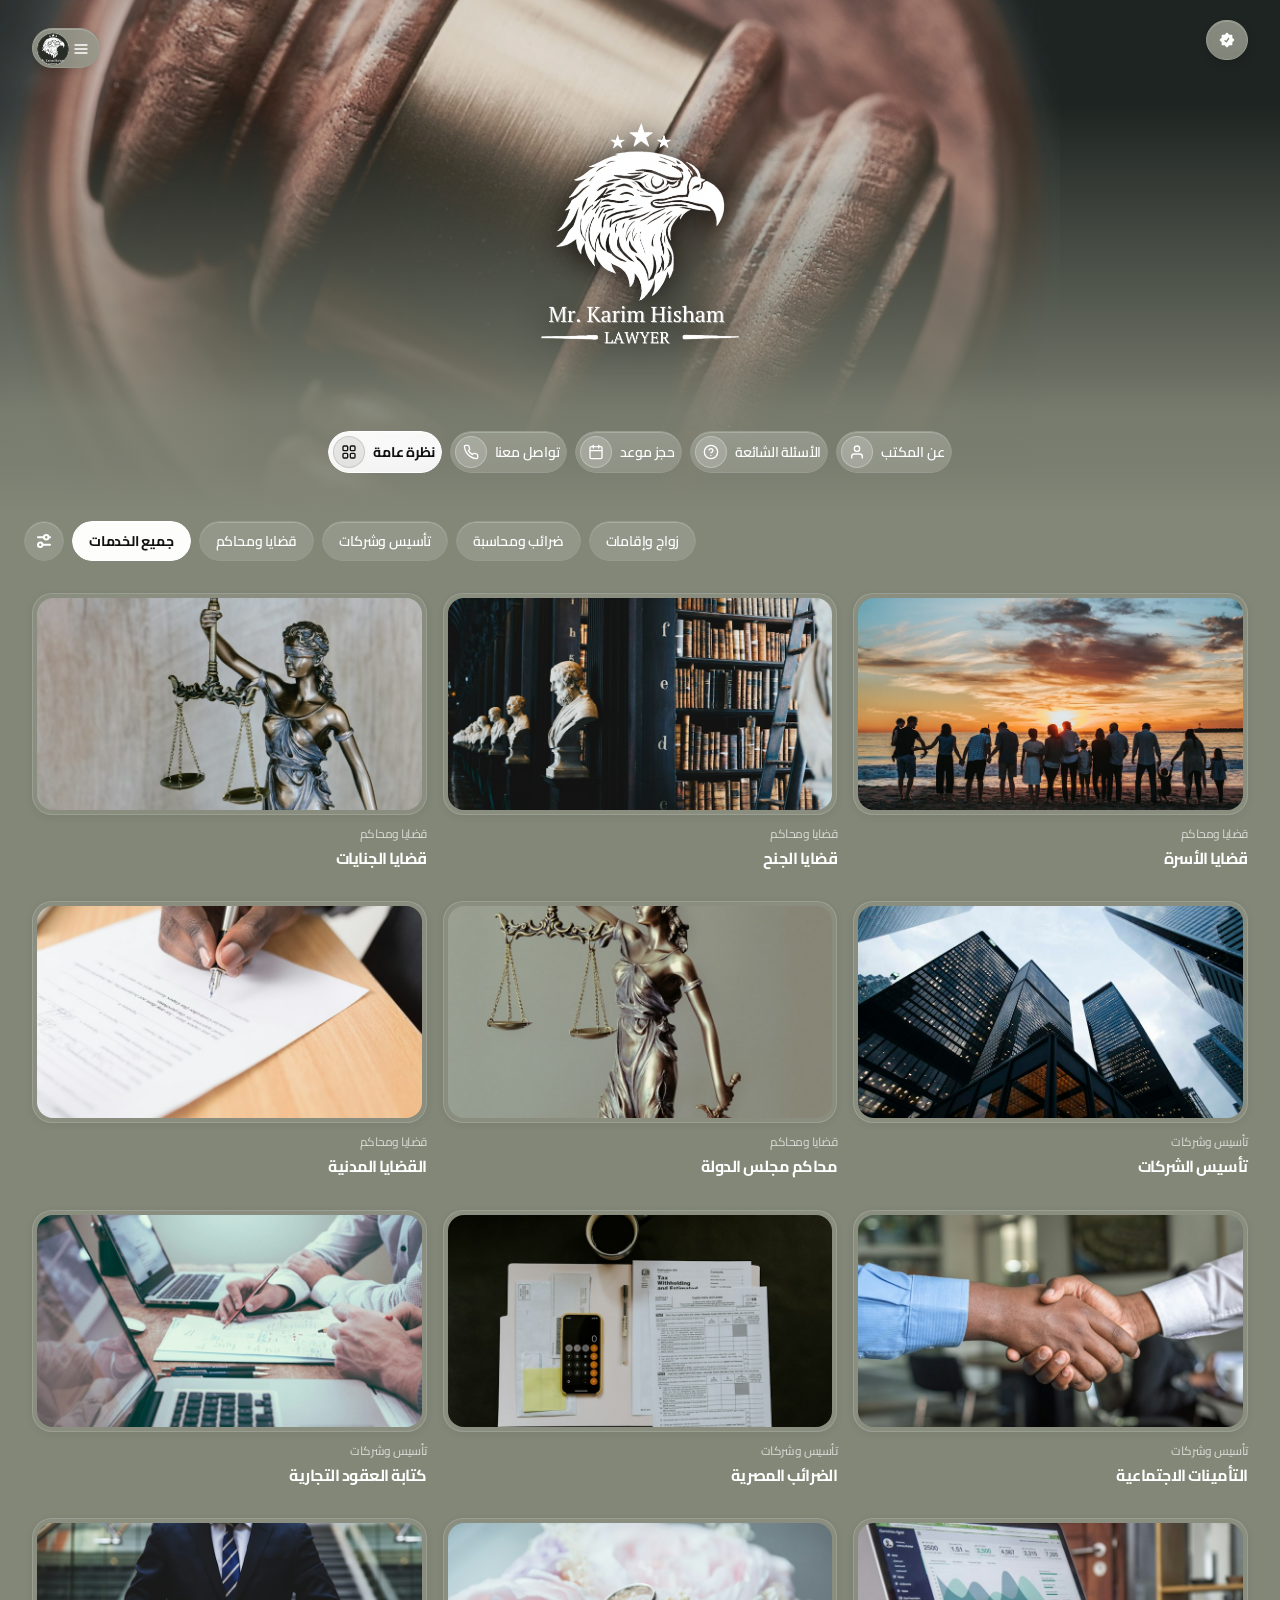
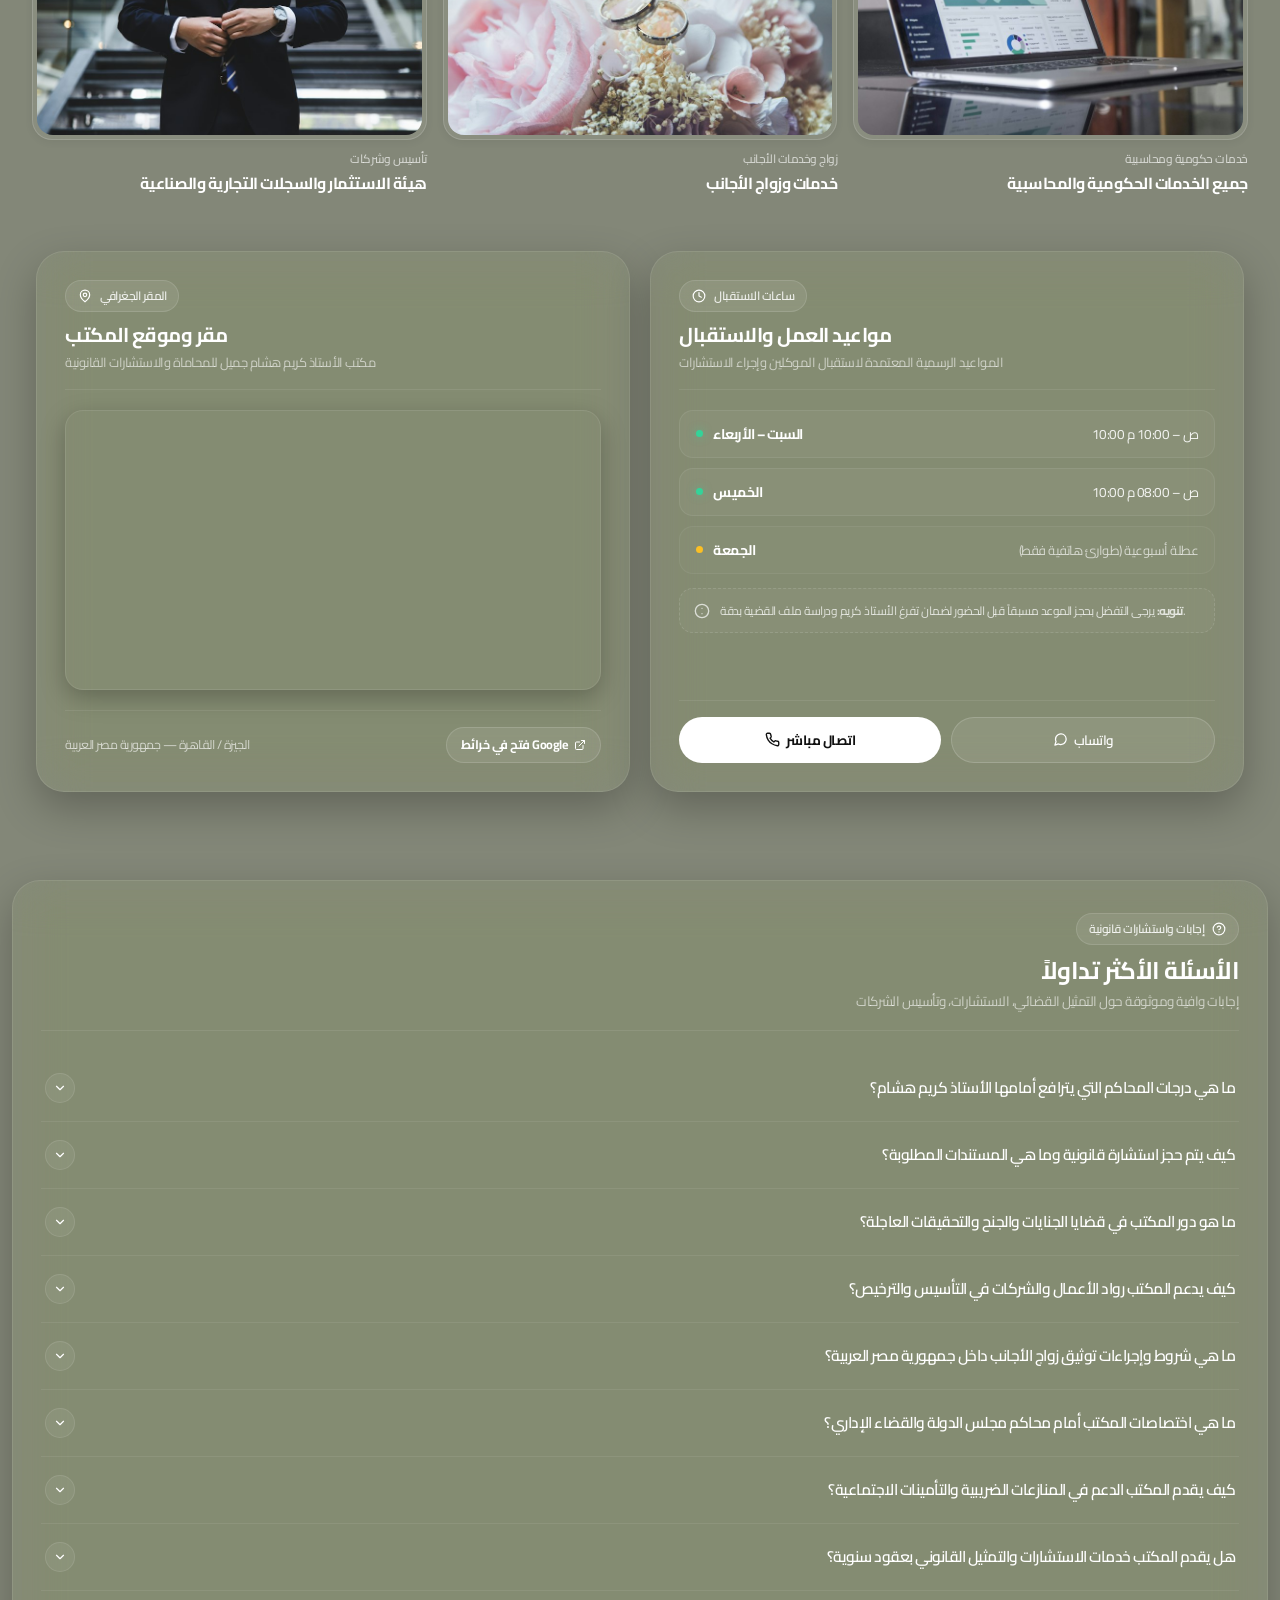
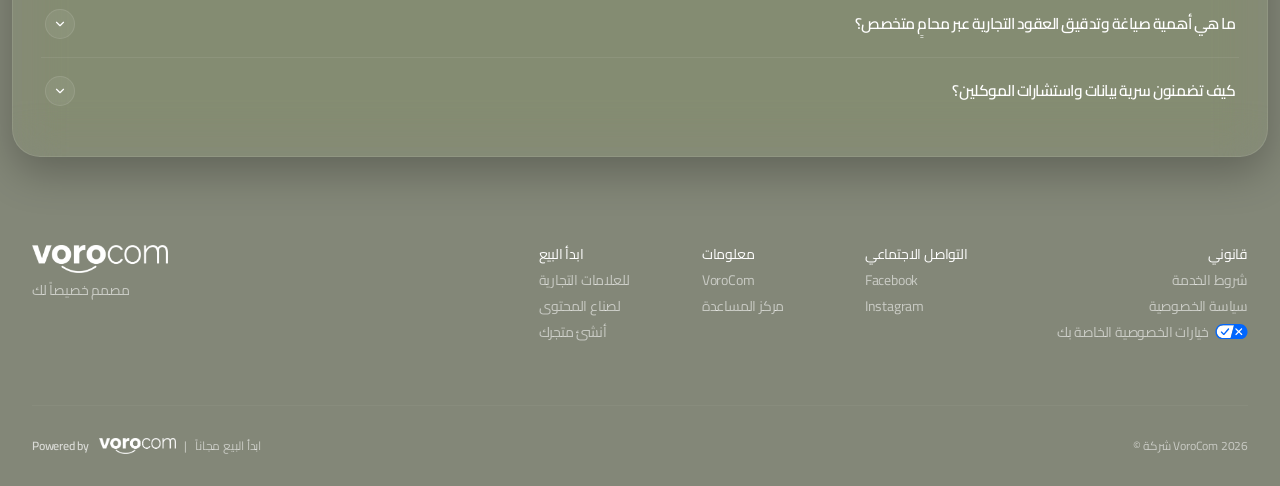
==== shop.com/m/comfrt.html @ a9f47f84 "fix(menu): eliminate desktop 76px drawer border line and clip overflow by hiding closed drawer conta" ====
<!DOCTYPE html>

<html data-web-nav-update="false" dir="ltr" lang="ar"><head><meta charset="utf-8"/><meta content="width=device-width, initial-scale=1.0, maximum-scale=1" name="viewport"/><link as="image" fetchpriority="high" imagesizes="100vw" imagesrcset="/assets/hero_options/option1_architecture.jpg 800w, /assets/hero_options/option1_architecture.jpg 1600w" rel="preload"/><link as="image" href="/cdn.shopify.com/s/files/1/0569/4029/8284/files/D_1.png?v=1655843709&amp;format=webp&amp;width=64" rel="preload"/><link as="image" href="/assets/lawyer_logo.png" rel="preload"/><link as="image" href="/cdn.shopify.com/s/files/1/0569/4029/8284/files/Untitleddesign_631a1a4c-8998-43e2-821a-3f526d451959.jpg?v=1718878307&amp;width=64" rel="preload"/><link as="image" href="/cdn.shopify.com/shop-assets/shopify_brokers/comfrtclothing.myshopify.com/1778188942/BLANKETS7.jpg.jpeg?width=64" rel="preload"/><link as="image" href="/cdn.shopify.com/shop-assets/shopify_brokers/comfrtclothing.myshopify.com/1778188958/LOUNGE8.jpg.jpeg?width=64" rel="preload"/><link as="image" href="/cdn.shopify.com/shop-assets/shopify_brokers/comfrtclothing.myshopify.com/1778189032/KIDS6.jpg.jpeg?width=64" rel="preload"/><link as="image" href="/cdn.shopify.com/shop-assets/shopify_brokers/comfrtclothing.myshopify.com/1778189051/PETS5.jpg.jpeg?width=64" rel="preload"/><link href="/cdn.shopify.com" nonce="6c312e2216ff711b5c42f06c167c7d57" rel="preconnect"/><link crossorigin="anonymous" href="/cdn.shopify.com" nonce="6c312e2216ff711b5c42f06c167c7d57" rel="preconnect"/><link href="/shopify-assets.shopifycdn.com" nonce="6c312e2216ff711b5c42f06c167c7d57" rel="preconnect"/><link crossorigin="anonymous" href="/shopify-assets.shopifycdn.com" nonce="6c312e2216ff711b5c42f06c167c7d57" rel="preconnect"/><link rel="icon" type="image/png" sizes="192x192" href="/assets/favicon.png"/>
<link rel="icon" type="image/png" sizes="32x32" href="/assets/favicon-32x32.png"/>
<link rel="apple-touch-icon" sizes="180x180" href="/assets/favicon.png"/>
<link rel="shortcut icon" href="/favicon.ico"/><link as="font" crossorigin="anonymous" href="/shopify-assets.shopifycdn.com/shopifycloud/shop-client/production/assets/GT-Standard-CIbduBuk.woff2" nonce="6c312e2216ff711b5c42f06c167c7d57" rel="preload" type="font/woff2"/><link as="fetch" crossorigin="anonymous" href="/shopify-assets.shopifycdn.com/shopifycloud/shop-client/production/0f5768e5d9bc8a19d837645055c9402f1961d641/locales/common/en.bec07fd7.json" rel="preload"/><title>مكتب الأستاذ كريم هشام جميل | المحامي بالاستئناف العالي ومجلس الدولة - VoroCom</title><meta content="مكتب الأستاذ كريم هشام جميل - المحامي بالاستئناف العالي ومجلس الدولة. خدمات قانونية متكاملة، تأسيس شركات، عقود تجارية، قضايا جنائية ومدنية، خدمات الأجانب، وضرائب. تطوير VoroCom." name="description"/><meta content="max-image-preview:large" name="robots"/><meta content="website" property="og:type"/><meta content="VoroCom" property="og:site_name"/><meta content="مكتب الأستاذ كريم هشام جميل | المحامي بالاستئناف العالي ومجلس الدولة" property="og:title"/><meta content="مكتب الأستاذ كريم هشام جميل - المحامي بالاستئناف العالي ومجلس الدولة. خدمات قانونية متكاملة وتأسيس شركات واستشارات أعمال." property="og:description"/><meta content="/assets/lawyer_logo.png" property="og:image"/><meta content="https://vorocom.com" property="og:url"/><meta content="@vorocom" name="twitter:site"/><meta content="851211469236686848" name="twitter:account_id"/><meta content="summary_large_image" name="twitter:card"/><meta content="@vorocom" name="twitter:creator"/><meta content="__ro0yTOmc_xRHK3YoVLhazmMwX7W283zP489VgSO3Q" name="google-site-verification"/><meta content="shopapp://m/comfrt" property="al:ios:url"/><meta content="1223471316" property="al:ios:app_store_id"/><meta content="VoroCom" property="al:ios:app_name"/><meta content="shopapp://m/comfrt" property="al:android:url"/><meta content="com.shopify.arrive" property="al:android:package"/><meta content="VoroCom" property="al:android:app_name"/><meta content="https://vorocom.com" property="al:web:url"/><link href="https://vorocom.com" rel="canonical"/><meta content="#ffffff" name="theme-color"/><link href="/shopify-assets.shopifycdn.com/shopifycloud/shop-client/production/0f5768e5d9bc8a19d837645055c9402f1961d641/assets/entry.client-Zv-dEDDt.js" nonce="6c312e2216ff711b5c42f06c167c7d57" rel="modulepreload"/><link href="/shopify-assets.shopifycdn.com/shopifycloud/shop-client/production/0f5768e5d9bc8a19d837645055c9402f1961d641/assets/rolldown-runtime-C0FnF6B9.js" nonce="6c312e2216ff711b5c42f06c167c7d57" rel="modulepreload"/><link href="/shopify-assets.shopifycdn.com/shopifycloud/shop-client/production/0f5768e5d9bc8a19d837645055c9402f1961d641/assets/react-C21x__mS.js" nonce="6c312e2216ff711b5c42f06c167c7d57" rel="modulepreload"/><link href="/shopify-assets.shopifycdn.com/shopifycloud/shop-client/production/0f5768e5d9bc8a19d837645055c9402f1961d641/assets/jsx-runtime-CSuk6psM.js" nonce="6c312e2216ff711b5c42f06c167c7d57" rel="modulepreload"/><link href="/shopify-assets.shopifycdn.com/shopifycloud/shop-client/production/0f5768e5d9bc8a19d837645055c9402f1961d641/assets/tslib.es6-D7tEFIR5.js" nonce="6c312e2216ff711b5c42f06c167c7d57" rel="modulepreload"/><link href="/shopify-assets.shopifycdn.com/shopifycloud/shop-client/production/0f5768e5d9bc8a19d837645055c9402f1961d641/assets/ApolloContext-CscDe_cl.js" nonce="6c312e2216ff711b5c42f06c167c7d57" rel="modulepreload"/><link href="/shopify-assets.shopifycdn.com/shopifycloud/shop-client/production/0f5768e5d9bc8a19d837645055c9402f1961d641/assets/ApolloClient-cmoGTjDv.js" nonce="6c312e2216ff711b5c42f06c167c7d57" rel="modulepreload"/><link href="/shopify-assets.shopifycdn.com/shopifycloud/shop-client/production/0f5768e5d9bc8a19d837645055c9402f1961d641/assets/ObservableQuery-C4uw_yqY.js" nonce="6c312e2216ff711b5c42f06c167c7d57" rel="modulepreload"/><link href="/shopify-assets.shopifycdn.com/shopifycloud/shop-client/production/0f5768e5d9bc8a19d837645055c9402f1961d641/assets/lib-BDoJG_TZ.js" nonce="6c312e2216ff711b5c42f06c167c7d57" rel="modulepreload"/><link href="/shopify-assets.shopifycdn.com/shopifycloud/shop-client/production/0f5768e5d9bc8a19d837645055c9402f1961d641/assets/ApolloLink-CJh36nAJ.js" nonce="6c312e2216ff711b5c42f06c167c7d57" rel="modulepreload"/><link href="/shopify-assets.shopifycdn.com/shopifycloud/shop-client/production/0f5768e5d9bc8a19d837645055c9402f1961d641/assets/i18next-BrogFAtw.js" nonce="6c312e2216ff711b5c42f06c167c7d57" rel="modulepreload"/><link href="/shopify-assets.shopifycdn.com/shopifycloud/shop-client/production/0f5768e5d9bc8a19d837645055c9402f1961d641/assets/react-dom-BddMPX6d.js" nonce="6c312e2216ff711b5c42f06c167c7d57" rel="modulepreload"/><link href="/shopify-assets.shopifycdn.com/shopifycloud/shop-client/production/0f5768e5d9bc8a19d837645055c9402f1961d641/assets/context-Das9iEzI.js" nonce="6c312e2216ff711b5c42f06c167c7d57" rel="modulepreload"/><link href="/shopify-assets.shopifycdn.com/shopifycloud/shop-client/production/0f5768e5d9bc8a19d837645055c9402f1961d641/assets/utils-s0xI0ykZ.js" nonce="6c312e2216ff711b5c42f06c167c7d57" rel="modulepreload"/><link href="/shopify-assets.shopifycdn.com/shopifycloud/shop-client/production/0f5768e5d9bc8a19d837645055c9402f1961d641/assets/components-D-pkByQq.js" nonce="6c312e2216ff711b5c42f06c167c7d57" rel="modulepreload"/><link href="/shopify-assets.shopifycdn.com/shopifycloud/shop-client/production/0f5768e5d9bc8a19d837645055c9402f1961d641/assets/_virtual_permissions-45_EbSPd.js" nonce="6c312e2216ff711b5c42f06c167c7d57" rel="modulepreload"/><link href="/shopify-assets.shopifycdn.com/shopifycloud/shop-client/production/0f5768e5d9bc8a19d837645055c9402f1961d641/assets/preload-helper-B7qeedMF.js" nonce="6c312e2216ff711b5c42f06c167c7d57" rel="modulepreload"/><link href="/shopify-assets.shopifycdn.com/shopifycloud/shop-client/production/0f5768e5d9bc8a19d837645055c9402f1961d641/assets/href-Dc8Pjj-5.js" nonce="6c312e2216ff711b5c42f06c167c7d57" rel="modulepreload"/><link href="/shopify-assets.shopifycdn.com/shopifycloud/shop-client/production/0f5768e5d9bc8a19d837645055c9402f1961d641/assets/featureFlagLink-CWprVA6e.js" nonce="6c312e2216ff711b5c42f06c167c7d57" rel="modulepreload"/><link href="/shopify-assets.shopifycdn.com/shopifycloud/shop-client/production/0f5768e5d9bc8a19d837645055c9402f1961d641/assets/i18nConfig-C3hTkDLn.js" nonce="6c312e2216ff711b5c42f06c167c7d57" rel="modulepreload"/><link href="/shopify-assets.shopifycdn.com/shopifycloud/shop-client/production/0f5768e5d9bc8a19d837645055c9402f1961d641/assets/performance-effect-JeGDmc-5.js" nonce="6c312e2216ff711b5c42f06c167c7d57" rel="modulepreload"/><link href="/shopify-assets.shopifycdn.com/shopifycloud/shop-client/production/0f5768e5d9bc8a19d837645055c9402f1961d641/assets/esm-BIOTnPUY.js" nonce="6c312e2216ff711b5c42f06c167c7d57" rel="modulepreload"/><link href="/shopify-assets.shopifycdn.com/shopifycloud/shop-client/production/0f5768e5d9bc8a19d837645055c9402f1961d641/assets/openTelemetry-C-b-vFUe.js" nonce="6c312e2216ff711b5c42f06c167c7d57" rel="modulepreload"/><link href="/shopify-assets.shopifycdn.com/shopifycloud/shop-client/production/0f5768e5d9bc8a19d837645055c9402f1961d641/assets/errorLogger-B35uBGb0.js" nonce="6c312e2216ff711b5c42f06c167c7d57" rel="modulepreload"/><link href="/shopify-assets.shopifycdn.com/shopifycloud/shop-client/production/0f5768e5d9bc8a19d837645055c9402f1961d641/assets/env-C6sO5k8X.js" nonce="6c312e2216ff711b5c42f06c167c7d57" rel="modulepreload"/><link href="/shopify-assets.shopifycdn.com/shopifycloud/shop-client/production/0f5768e5d9bc8a19d837645055c9402f1961d641/assets/batchMiddlewareFlush-CNbc2eXL.js" nonce="6c312e2216ff711b5c42f06c167c7d57" rel="modulepreload"/><link href="/shopify-assets.shopifycdn.com/shopifycloud/shop-client/production/0f5768e5d9bc8a19d837645055c9402f1961d641/assets/useMonorail-IjCFdpja.js" nonce="6c312e2216ff711b5c42f06c167c7d57" rel="modulepreload"/><link href="/shopify-assets.shopifycdn.com/shopifycloud/shop-client/production/0f5768e5d9bc8a19d837645055c9402f1961d641/assets/v4-D0vk04Ar.js" nonce="6c312e2216ff711b5c42f06c167c7d57" rel="modulepreload"/><link href="/shopify-assets.shopifycdn.com/shopifycloud/shop-client/production/0f5768e5d9bc8a19d837645055c9402f1961d641/assets/graphqlErrorUtils-I41fsOqp.js" nonce="6c312e2216ff711b5c42f06c167c7d57" rel="modulepreload"/><link href="/shopify-assets.shopifycdn.com/shopifycloud/shop-client/production/0f5768e5d9bc8a19d837645055c9402f1961d641/assets/logger-Be5KxVgN.js" nonce="6c312e2216ff711b5c42f06c167c7d57" rel="modulepreload"/><link href="/shopify-assets.shopifycdn.com/shopifycloud/shop-client/production/0f5768e5d9bc8a19d837645055c9402f1961d641/assets/mergeDeep-CgIrIcK7.js" nonce="6c312e2216ff711b5c42f06c167c7d57" rel="modulepreload"/><link href="/shopify-assets.shopifycdn.com/shopifycloud/shop-client/production/0f5768e5d9bc8a19d837645055c9402f1961d641/assets/defineProperty-BbfpZ9Tg.js" nonce="6c312e2216ff711b5c42f06c167c7d57" rel="modulepreload"/><link href="/shopify-assets.shopifycdn.com/shopifycloud/shop-client/production/0f5768e5d9bc8a19d837645055c9402f1961d641/assets/getAgentBridge-CDyDTLwC.js" nonce="6c312e2216ff711b5c42f06c167c7d57" rel="modulepreload"/><link href="/shopify-assets.shopifycdn.com/shopifycloud/shop-client/production/0f5768e5d9bc8a19d837645055c9402f1961d641/assets/urls-CIc3U_RE.js" nonce="6c312e2216ff711b5c42f06c167c7d57" rel="modulepreload"/><link href="/shopify-assets.shopifycdn.com/shopifycloud/shop-client/production/0f5768e5d9bc8a19d837645055c9402f1961d641/assets/chunk-RXA7UNVJ-NDkQAzfX.js" nonce="6c312e2216ff711b5c42f06c167c7d57" rel="modulepreload"/><link href="/shopify-assets.shopifycdn.com/shopifycloud/shop-client/production/0f5768e5d9bc8a19d837645055c9402f1961d641/assets/constants-C5JXivoa.js" nonce="6c312e2216ff711b5c42f06c167c7d57" rel="modulepreload"/><link href="/shopify-assets.shopifycdn.com/shopifycloud/shop-client/production/0f5768e5d9bc8a19d837645055c9402f1961d641/assets/httpStatus-DQuWILYU.js" nonce="6c312e2216ff711b5c42f06c167c7d57" rel="modulepreload"/><link href="/shopify-assets.shopifycdn.com/shopifycloud/shop-client/production/0f5768e5d9bc8a19d837645055c9402f1961d641/assets/chunk-XMWKW3W6-BIO9V_Ha.js" nonce="6c312e2216ff711b5c42f06c167c7d57" rel="modulepreload"/><link href="/shopify-assets.shopifycdn.com/shopifycloud/shop-client/production/0f5768e5d9bc8a19d837645055c9402f1961d641/assets/react-B0xMEQKV.js" nonce="6c312e2216ff711b5c42f06c167c7d57" rel="modulepreload"/><link href="/shopify-assets.shopifycdn.com/shopifycloud/shop-client/production/0f5768e5d9bc8a19d837645055c9402f1961d641/assets/languages-CbqBQnWm.js" nonce="6c312e2216ff711b5c42f06c167c7d57" rel="modulepreload"/><link href="/shopify-assets.shopifycdn.com/shopifycloud/shop-client/production/0f5768e5d9bc8a19d837645055c9402f1961d641/assets/AuthenticationProvider-B-Yrcpxk.js" nonce="6c312e2216ff711b5c42f06c167c7d57" rel="modulepreload"/><link href="/shopify-assets.shopifycdn.com/shopifycloud/shop-client/production/0f5768e5d9bc8a19d837645055c9402f1961d641/assets/captureStore-CxjsUTF1.js" nonce="6c312e2216ff711b5c42f06c167c7d57" rel="modulepreload"/><link href="/shopify-assets.shopifycdn.com/shopifycloud/shop-client/production/0f5768e5d9bc8a19d837645055c9402f1961d641/assets/types-Bl7ZDWSI.js" nonce="6c312e2216ff711b5c42f06c167c7d57" rel="modulepreload"/><link href="/shopify-assets.shopifycdn.com/shopifycloud/shop-client/production/0f5768e5d9bc8a19d837645055c9402f1961d641/assets/useRouteHandle-W2YDvMqC.js" nonce="6c312e2216ff711b5c42f06c167c7d57" rel="modulepreload"/><link href="/shopify-assets.shopifycdn.com/shopifycloud/shop-client/production/0f5768e5d9bc8a19d837645055c9402f1961d641/assets/hasUnauthorizedError-5P9j6hBX.js" nonce="6c312e2216ff711b5c42f06c167c7d57" rel="modulepreload"/><link href="/shopify-assets.shopifycdn.com/shopifycloud/shop-client/production/0f5768e5d9bc8a19d837645055c9402f1961d641/assets/root-BESXMQJ6.js" nonce="6c312e2216ff711b5c42f06c167c7d57" rel="modulepreload"/><link href="/shopify-assets.shopifycdn.com/shopifycloud/shop-client/production/0f5768e5d9bc8a19d837645055c9402f1961d641/assets/useMutation-CyiORk-y.js" nonce="6c312e2216ff711b5c42f06c167c7d57" rel="modulepreload"/><link href="/shopify-assets.shopifycdn.com/shopifycloud/shop-client/production/0f5768e5d9bc8a19d837645055c9402f1961d641/assets/useTranslation-pNNkanqr.js" nonce="6c312e2216ff711b5c42f06c167c7d57" rel="modulepreload"/><link href="/shopify-assets.shopifycdn.com/shopifycloud/shop-client/production/0f5768e5d9bc8a19d837645055c9402f1961d641/assets/reviewModalUrlState-DShFeCot.js" nonce="6c312e2216ff711b5c42f06c167c7d57" rel="modulepreload"/><link href="/shopify-assets.shopifycdn.com/shopifycloud/shop-client/production/0f5768e5d9bc8a19d837645055c9402f1961d641/assets/Section-egyVXUTs.js" nonce="6c312e2216ff711b5c42f06c167c7d57" rel="modulepreload"/><link href="/shopify-assets.shopifycdn.com/shopifycloud/shop-client/production/0f5768e5d9bc8a19d837645055c9402f1961d641/assets/useWebUserRecentSearches-BmrDZWTb.js" nonce="6c312e2216ff711b5c42f06c167c7d57" rel="modulepreload"/><link href="/shopify-assets.shopifycdn.com/shopifycloud/shop-client/production/0f5768e5d9bc8a19d837645055c9402f1961d641/assets/Feed-C4f66ooE.js" nonce="6c312e2216ff711b5c42f06c167c7d57" rel="modulepreload"/><link href="/shopify-assets.shopifycdn.com/shopifycloud/shop-client/production/0f5768e5d9bc8a19d837645055c9402f1961d641/assets/useShoppingEvents-C4kwpu_j.js" nonce="6c312e2216ff711b5c42f06c167c7d57" rel="modulepreload"/><link href="/shopify-assets.shopifycdn.com/shopifycloud/shop-client/production/0f5768e5d9bc8a19d837645055c9402f1961d641/assets/useStreamToken-bCQK_kQw.js" nonce="6c312e2216ff711b5c42f06c167c7d57" rel="modulepreload"/><link href="/shopify-assets.shopifycdn.com/shopifycloud/shop-client/production/0f5768e5d9bc8a19d837645055c9402f1961d641/assets/Omnibox-DoWvT-3Z.js" nonce="6c312e2216ff711b5c42f06c167c7d57" rel="modulepreload"/><link href="/shopify-assets.shopifycdn.com/shopifycloud/shop-client/production/0f5768e5d9bc8a19d837645055c9402f1961d641/assets/useFeatureFlag-BXNmCZ4w.js" nonce="6c312e2216ff711b5c42f06c167c7d57" rel="modulepreload"/><link href="/shopify-assets.shopifycdn.com/shopifycloud/shop-client/production/0f5768e5d9bc8a19d837645055c9402f1961d641/assets/use-hydrated-CHsfTLOs.js" nonce="6c312e2216ff711b5c42f06c167c7d57" rel="modulepreload"/><link href="/shopify-assets.shopifycdn.com/shopifycloud/shop-client/production/0f5768e5d9bc8a19d837645055c9402f1961d641/assets/Toast-B_YSIRRN.js" nonce="6c312e2216ff711b5c42f06c167c7d57" rel="modulepreload"/><link href="/shopify-assets.shopifycdn.com/shopifycloud/shop-client/production/0f5768e5d9bc8a19d837645055c9402f1961d641/assets/Link-BOawJsOB.js" nonce="6c312e2216ff711b5c42f06c167c7d57" rel="modulepreload"/><link href="/shopify-assets.shopifycdn.com/shopifycloud/shop-client/production/0f5768e5d9bc8a19d837645055c9402f1961d641/assets/NavigationUIStateProvider-BEL49a5A.js" nonce="6c312e2216ff711b5c42f06c167c7d57" rel="modulepreload"/><link href="/shopify-assets.shopifycdn.com/shopifycloud/shop-client/production/0f5768e5d9bc8a19d837645055c9402f1961d641/assets/cn-DW2TDMXS.js" nonce="6c312e2216ff711b5c42f06c167c7d57" rel="modulepreload"/><link href="/shopify-assets.shopifycdn.com/shopifycloud/shop-client/production/0f5768e5d9bc8a19d837645055c9402f1961d641/assets/Button-CEcABf42.js" nonce="6c312e2216ff711b5c42f06c167c7d57" rel="modulepreload"/><link href="/shopify-assets.shopifycdn.com/shopifycloud/shop-client/production/0f5768e5d9bc8a19d837645055c9402f1961d641/assets/Icon-BkBmvYUf.js" nonce="6c312e2216ff711b5c42f06c167c7d57" rel="modulepreload"/><link href="/shopify-assets.shopifycdn.com/shopifycloud/shop-client/production/0f5768e5d9bc8a19d837645055c9402f1961d641/assets/Text-C4p0K6aP.js" nonce="6c312e2216ff711b5c42f06c167c7d57" rel="modulepreload"/><link href="/shopify-assets.shopifycdn.com/shopifycloud/shop-client/production/0f5768e5d9bc8a19d837645055c9402f1961d641/assets/deviceUtils-CcXaFA3y.js" nonce="6c312e2216ff711b5c42f06c167c7d57" rel="modulepreload"/><link href="/shopify-assets.shopifycdn.com/shopifycloud/shop-client/production/0f5768e5d9bc8a19d837645055c9402f1961d641/assets/FeedProvider-CBp3aeHK.js" nonce="6c312e2216ff711b5c42f06c167c7d57" rel="modulepreload"/><link href="/shopify-assets.shopifycdn.com/shopifycloud/shop-client/production/0f5768e5d9bc8a19d837645055c9402f1961d641/assets/useShopAdTracker-Dg3KztVM.js" nonce="6c312e2216ff711b5c42f06c167c7d57" rel="modulepreload"/><link href="/shopify-assets.shopifycdn.com/shopifycloud/shop-client/production/0f5768e5d9bc8a19d837645055c9402f1961d641/assets/types-DLCaN95-.js" nonce="6c312e2216ff711b5c42f06c167c7d57" rel="modulepreload"/><link href="/shopify-assets.shopifycdn.com/shopifycloud/shop-client/production/0f5768e5d9bc8a19d837645055c9402f1961d641/assets/reviewMedia-DyNcb9OU.js" nonce="6c312e2216ff711b5c42f06c167c7d57" rel="modulepreload"/><link href="/shopify-assets.shopifycdn.com/shopifycloud/shop-client/production/0f5768e5d9bc8a19d837645055c9402f1961d641/assets/types-D01Bb9ip.js" nonce="6c312e2216ff711b5c42f06c167c7d57" rel="modulepreload"/><link href="/shopify-assets.shopifycdn.com/shopifycloud/shop-client/production/0f5768e5d9bc8a19d837645055c9402f1961d641/assets/useOpenReviewMedia-aalc6Ukw.js" nonce="6c312e2216ff711b5c42f06c167c7d57" rel="modulepreload"/><link href="/shopify-assets.shopifycdn.com/shopifycloud/shop-client/production/0f5768e5d9bc8a19d837645055c9402f1961d641/assets/CollectionPickerProvider-BAw__Wqx.js" nonce="6c312e2216ff711b5c42f06c167c7d57" rel="modulepreload"/><link href="/shopify-assets.shopifycdn.com/shopifycloud/shop-client/production/0f5768e5d9bc8a19d837645055c9402f1961d641/assets/CollectionDetailContext-Dsw1H-FN.js" nonce="6c312e2216ff711b5c42f06c167c7d57" rel="modulepreload"/><link href="/shopify-assets.shopifycdn.com/shopifycloud/shop-client/production/0f5768e5d9bc8a19d837645055c9402f1961d641/assets/reviewProgress-BH22ByXm.js" nonce="6c312e2216ff711b5c42f06c167c7d57" rel="modulepreload"/><link href="/shopify-assets.shopifycdn.com/shopifycloud/shop-client/production/0f5768e5d9bc8a19d837645055c9402f1961d641/assets/DataSharingOptOutIcon-Cs1FhMTn.js" nonce="6c312e2216ff711b5c42f06c167c7d57" rel="modulepreload"/><link href="/shopify-assets.shopifycdn.com/shopifycloud/shop-client/production/0f5768e5d9bc8a19d837645055c9402f1961d641/assets/types-hN7lqqf0.js" nonce="6c312e2216ff711b5c42f06c167c7d57" rel="modulepreload"/><link href="/shopify-assets.shopifycdn.com/shopifycloud/shop-client/production/0f5768e5d9bc8a19d837645055c9402f1961d641/assets/ShopCashProvider-B2pk2zWF.js" nonce="6c312e2216ff711b5c42f06c167c7d57" rel="modulepreload"/><link href="/shopify-assets.shopifycdn.com/shopifycloud/shop-client/production/0f5768e5d9bc8a19d837645055c9402f1961d641/assets/cdnUrl-DCQv6RB-.js" nonce="6c312e2216ff711b5c42f06c167c7d57" rel="modulepreload"/><link href="/shopify-assets.shopifycdn.com/shopifycloud/shop-client/production/0f5768e5d9bc8a19d837645055c9402f1961d641/assets/useCustomerEventTracking-5xfDuppE.js" nonce="6c312e2216ff711b5c42f06c167c7d57" rel="modulepreload"/><link href="/shopify-assets.shopifycdn.com/shopifycloud/shop-client/production/0f5768e5d9bc8a19d837645055c9402f1961d641/assets/useActiveConsent-DmTbavzk.js" nonce="6c312e2216ff711b5c42f06c167c7d57" rel="modulepreload"/><link href="/shopify-assets.shopifycdn.com/shopifycloud/shop-client/production/0f5768e5d9bc8a19d837645055c9402f1961d641/assets/insertScriptTag-CD5WPcue.js" nonce="6c312e2216ff711b5c42f06c167c7d57" rel="modulepreload"/><link href="/shopify-assets.shopifycdn.com/shopifycloud/shop-client/production/0f5768e5d9bc8a19d837645055c9402f1961d641/assets/GoogleBadge-ChpVwL9S.js" nonce="6c312e2216ff711b5c42f06c167c7d57" rel="modulepreload"/><link href="/shopify-assets.shopifycdn.com/shopifycloud/shop-client/production/0f5768e5d9bc8a19d837645055c9402f1961d641/assets/ColorUtils-DRDsk4qt.js" nonce="6c312e2216ff711b5c42f06c167c7d57" rel="modulepreload"/><link href="/shopify-assets.shopifycdn.com/shopifycloud/shop-client/production/0f5768e5d9bc8a19d837645055c9402f1961d641/assets/DiscoveryProductCard-CRgNFbPW.js" nonce="6c312e2216ff711b5c42f06c167c7d57" rel="modulepreload"/><link href="/shopify-assets.shopifycdn.com/shopifycloud/shop-client/production/0f5768e5d9bc8a19d837645055c9402f1961d641/assets/FlyToCartProvider-BpSYHWge.js" nonce="6c312e2216ff711b5c42f06c167c7d57" rel="modulepreload"/><link href="/shopify-assets.shopifycdn.com/shopifycloud/shop-client/production/0f5768e5d9bc8a19d837645055c9402f1961d641/assets/userAgent-lVhu0CSm.js" nonce="6c312e2216ff711b5c42f06c167c7d57" rel="modulepreload"/><link href="/shopify-assets.shopifycdn.com/shopifycloud/shop-client/production/0f5768e5d9bc8a19d837645055c9402f1961d641/assets/CartsProvider-BHXNczKY.js" nonce="6c312e2216ff711b5c42f06c167c7d57" rel="modulepreload"/><link href="/shopify-assets.shopifycdn.com/shopifycloud/shop-client/production/0f5768e5d9bc8a19d837645055c9402f1961d641/assets/useExperimentExposure-RcNozMld.js" nonce="6c312e2216ff711b5c42f06c167c7d57" rel="modulepreload"/><link href="/shopify-assets.shopifycdn.com/shopifycloud/shop-client/production/0f5768e5d9bc8a19d837645055c9402f1961d641/assets/isLocalStorageAvailable-k6k3uFlE.js" nonce="6c312e2216ff711b5c42f06c167c7d57" rel="modulepreload"/><link href="/shopify-assets.shopifycdn.com/shopifycloud/shop-client/production/0f5768e5d9bc8a19d837645055c9402f1961d641/assets/viewTransitionUtils-DAGYJVVy.js" nonce="6c312e2216ff711b5c42f06c167c7d57" rel="modulepreload"/><link href="/shopify-assets.shopifycdn.com/shopifycloud/shop-client/production/0f5768e5d9bc8a19d837645055c9402f1961d641/assets/RetailReceiptsOnboardingProvider-Dxr8aj4U.js" nonce="6c312e2216ff711b5c42f06c167c7d57" rel="modulepreload"/><link href="/shopify-assets.shopifycdn.com/shopifycloud/shop-client/production/0f5768e5d9bc8a19d837645055c9402f1961d641/assets/useDeleteRecentSearch-eIxEIh0s.js" nonce="6c312e2216ff711b5c42f06c167c7d57" rel="modulepreload"/><link href="/shopify-assets.shopifycdn.com/shopifycloud/shop-client/production/0f5768e5d9bc8a19d837645055c9402f1961d641/assets/SearchSuggestions-NUcpvNRR.js" nonce="6c312e2216ff711b5c42f06c167c7d57" rel="modulepreload"/><link href="/shopify-assets.shopifycdn.com/shopifycloud/shop-client/production/0f5768e5d9bc8a19d837645055c9402f1961d641/assets/context-CLSsm0q4.js" nonce="6c312e2216ff711b5c42f06c167c7d57" rel="modulepreload"/><link href="/shopify-assets.shopifycdn.com/shopifycloud/shop-client/production/0f5768e5d9bc8a19d837645055c9402f1961d641/assets/breadcrumbsStore-DciC_AYR.js" nonce="6c312e2216ff711b5c42f06c167c7d57" rel="modulepreload"/><link href="/shopify-assets.shopifycdn.com/shopifycloud/shop-client/production/0f5768e5d9bc8a19d837645055c9402f1961d641/assets/RouteErrors-Blt8tg9B.js" nonce="6c312e2216ff711b5c42f06c167c7d57" rel="modulepreload"/><link href="/shopify-assets.shopifycdn.com/shopifycloud/shop-client/production/0f5768e5d9bc8a19d837645055c9402f1961d641/assets/PageLayout-CIdgrlaS.js" nonce="6c312e2216ff711b5c42f06c167c7d57" rel="modulepreload"/><link href="/shopify-assets.shopifycdn.com/shopifycloud/shop-client/production/0f5768e5d9bc8a19d837645055c9402f1961d641/assets/useStoreUpliftNavigationStyles-DmJNoYj7.js" nonce="6c312e2216ff711b5c42f06c167c7d57" rel="modulepreload"/><link href="/shopify-assets.shopifycdn.com/shopifycloud/shop-client/production/0f5768e5d9bc8a19d837645055c9402f1961d641/assets/useDownloadLinks-Dz8eWzFW.js" nonce="6c312e2216ff711b5c42f06c167c7d57" rel="modulepreload"/><link href="/shopify-assets.shopifycdn.com/shopifycloud/shop-client/production/0f5768e5d9bc8a19d837645055c9402f1961d641/assets/appendUTMParams-DplYQ2f_.js" nonce="6c312e2216ff711b5c42f06c167c7d57" rel="modulepreload"/><link href="/shopify-assets.shopifycdn.com/shopifycloud/shop-client/production/0f5768e5d9bc8a19d837645055c9402f1961d641/assets/Image-BrewKKFf.js" nonce="6c312e2216ff711b5c42f06c167c7d57" rel="modulepreload"/><link href="/shopify-assets.shopifycdn.com/shopifycloud/shop-client/production/0f5768e5d9bc8a19d837645055c9402f1961d641/assets/DownloadQR-DjNc4IlK.js" nonce="6c312e2216ff711b5c42f06c167c7d57" rel="modulepreload"/><link href="/shopify-assets.shopifycdn.com/shopifycloud/shop-client/production/0f5768e5d9bc8a19d837645055c9402f1961d641/assets/Divider-HKFXus4U.js" nonce="6c312e2216ff711b5c42f06c167c7d57" rel="modulepreload"/><link href="/shopify-assets.shopifycdn.com/shopifycloud/shop-client/production/0f5768e5d9bc8a19d837645055c9402f1961d641/assets/dist-BR8kuFCB.js" nonce="6c312e2216ff711b5c42f06c167c7d57" rel="modulepreload"/><link href="/shopify-assets.shopifycdn.com/shopifycloud/shop-client/production/0f5768e5d9bc8a19d837645055c9402f1961d641/assets/client-only-DKwlidF0.js" nonce="6c312e2216ff711b5c42f06c167c7d57" rel="modulepreload"/><link href="/shopify-assets.shopifycdn.com/shopifycloud/shop-client/production/0f5768e5d9bc8a19d837645055c9402f1961d641/assets/bundle.esm-CQF4cMWo.js" nonce="6c312e2216ff711b5c42f06c167c7d57" rel="modulepreload"/><link href="/shopify-assets.shopifycdn.com/shopifycloud/shop-client/production/0f5768e5d9bc8a19d837645055c9402f1961d641/assets/AccountAvatar-D-Ozk-DZ.js" nonce="6c312e2216ff711b5c42f06c167c7d57" rel="modulepreload"/><link href="/shopify-assets.shopifycdn.com/shopifycloud/shop-client/production/0f5768e5d9bc8a19d837645055c9402f1961d641/assets/useShowShopCashIneligibleState-BFSPns8r.js" nonce="6c312e2216ff711b5c42f06c167c7d57" rel="modulepreload"/><link href="/shopify-assets.shopifycdn.com/shopifycloud/shop-client/production/0f5768e5d9bc8a19d837645055c9402f1961d641/assets/shop-badge-logo-XNFGZr1c.js" nonce="6c312e2216ff711b5c42f06c167c7d57" rel="modulepreload"/><link href="/shopify-assets.shopifycdn.com/shopifycloud/shop-client/production/0f5768e5d9bc8a19d837645055c9402f1961d641/assets/TrackingPixel-Da4ae9_1.js" nonce="6c312e2216ff711b5c42f06c167c7d57" rel="modulepreload"/><link href="/shopify-assets.shopifycdn.com/shopifycloud/shop-client/production/0f5768e5d9bc8a19d837645055c9402f1961d641/assets/Meta-wxn6v3cD.js" nonce="6c312e2216ff711b5c42f06c167c7d57" rel="modulepreload"/><link href="/shopify-assets.shopifycdn.com/shopifycloud/shop-client/production/0f5768e5d9bc8a19d837645055c9402f1961d641/assets/constants-CSIQN9Yr.js" nonce="6c312e2216ff711b5c42f06c167c7d57" rel="modulepreload"/><link href="/shopify-assets.shopifycdn.com/shopifycloud/shop-client/production/0f5768e5d9bc8a19d837645055c9402f1961d641/assets/IconButton-GYHFnfPN.js" nonce="6c312e2216ff711b5c42f06c167c7d57" rel="modulepreload"/><link href="/shopify-assets.shopifycdn.com/shopifycloud/shop-client/production/0f5768e5d9bc8a19d837645055c9402f1961d641/assets/useMediaQuery-BtYYjzPc.js" nonce="6c312e2216ff711b5c42f06c167c7d57" rel="modulepreload"/><link href="/shopify-assets.shopifycdn.com/shopifycloud/shop-client/production/0f5768e5d9bc8a19d837645055c9402f1961d641/assets/constants-FncMWEC2.js" nonce="6c312e2216ff711b5c42f06c167c7d57" rel="modulepreload"/><link href="/shopify-assets.shopifycdn.com/shopifycloud/shop-client/production/0f5768e5d9bc8a19d837645055c9402f1961d641/assets/usePaginatedFetcher-wWg1wWcM.js" nonce="6c312e2216ff711b5c42f06c167c7d57" rel="modulepreload"/><link href="/shopify-assets.shopifycdn.com/shopifycloud/shop-client/production/0f5768e5d9bc8a19d837645055c9402f1961d641/assets/OmniboxContextProvider-0QG79bl4.js" nonce="6c312e2216ff711b5c42f06c167c7d57" rel="modulepreload"/><link href="/shopify-assets.shopifycdn.com/shopifycloud/shop-client/production/0f5768e5d9bc8a19d837645055c9402f1961d641/assets/monorailEventQueue-BHg4X4jH.js" nonce="6c312e2216ff711b5c42f06c167c7d57" rel="modulepreload"/><link href="/shopify-assets.shopifycdn.com/shopifycloud/shop-client/production/0f5768e5d9bc8a19d837645055c9402f1961d641/assets/useShopNativeWebViewUserAgent-C3Yhm1G0.js" nonce="6c312e2216ff711b5c42f06c167c7d57" rel="modulepreload"/><link href="/shopify-assets.shopifycdn.com/shopifycloud/shop-client/production/0f5768e5d9bc8a19d837645055c9402f1961d641/assets/Chip-CMYHqSXc.js" nonce="6c312e2216ff711b5c42f06c167c7d57" rel="modulepreload"/><link href="/shopify-assets.shopifycdn.com/shopifycloud/shop-client/production/0f5768e5d9bc8a19d837645055c9402f1961d641/assets/box-MXeoUU-0.js" nonce="6c312e2216ff711b5c42f06c167c7d57" rel="modulepreload"/><link href="/shopify-assets.shopifycdn.com/shopifycloud/shop-client/production/0f5768e5d9bc8a19d837645055c9402f1961d641/assets/useApolloClient-HjYDriE4.js" nonce="6c312e2216ff711b5c42f06c167c7d57" rel="modulepreload"/><link href="/shopify-assets.shopifycdn.com/shopifycloud/shop-client/production/0f5768e5d9bc8a19d837645055c9402f1961d641/assets/useWarnRemovedOption-DqCM0YE0.js" nonce="6c312e2216ff711b5c42f06c167c7d57" rel="modulepreload"/><link href="/shopify-assets.shopifycdn.com/shopifycloud/shop-client/production/0f5768e5d9bc8a19d837645055c9402f1961d641/assets/useIsomorphicLayoutEffect-BplyDhZE.js" nonce="6c312e2216ff711b5c42f06c167c7d57" rel="modulepreload"/><link href="/shopify-assets.shopifycdn.com/shopifycloud/shop-client/production/0f5768e5d9bc8a19d837645055c9402f1961d641/assets/reviewValidation-C1fkpoLd.js" nonce="6c312e2216ff711b5c42f06c167c7d57" rel="modulepreload"/><link href="/shopify-assets.shopifycdn.com/shopifycloud/shop-client/production/0f5768e5d9bc8a19d837645055c9402f1961d641/assets/useQuery-w4WLtFjn.js" nonce="6c312e2216ff711b5c42f06c167c7d57" rel="modulepreload"/><link href="/shopify-assets.shopifycdn.com/shopifycloud/shop-client/production/0f5768e5d9bc8a19d837645055c9402f1961d641/assets/StoreFollowButton-B1S7H9r1.js" nonce="6c312e2216ff711b5c42f06c167c7d57" rel="modulepreload"/><link href="/shopify-assets.shopifycdn.com/shopifycloud/shop-client/production/0f5768e5d9bc8a19d837645055c9402f1961d641/assets/utils-CephF-9h.js" nonce="6c312e2216ff711b5c42f06c167c7d57" rel="modulepreload"/><link href="/shopify-assets.shopifycdn.com/shopifycloud/shop-client/production/0f5768e5d9bc8a19d837645055c9402f1961d641/assets/useUniversalProductUrlEnabled-8n-uns4N.js" nonce="6c312e2216ff711b5c42f06c167c7d57" rel="modulepreload"/><link href="/shopify-assets.shopifycdn.com/shopifycloud/shop-client/production/0f5768e5d9bc8a19d837645055c9402f1961d641/assets/ShopInAppVisibilityStatus-C9rnCiVK.js" nonce="6c312e2216ff711b5c42f06c167c7d57" rel="modulepreload"/><link href="/shopify-assets.shopifycdn.com/shopifycloud/shop-client/production/0f5768e5d9bc8a19d837645055c9402f1961d641/assets/getAdMetadata-CpZxmPqd.js" nonce="6c312e2216ff711b5c42f06c167c7d57" rel="modulepreload"/><link href="/shopify-assets.shopifycdn.com/shopifycloud/shop-client/production/0f5768e5d9bc8a19d837645055c9402f1961d641/assets/useAdDisclosures-CsYovxiy.js" nonce="6c312e2216ff711b5c42f06c167c7d57" rel="modulepreload"/><link href="/shopify-assets.shopifycdn.com/shopifycloud/shop-client/production/0f5768e5d9bc8a19d837645055c9402f1961d641/assets/section-0Md2Y_Vd.js" nonce="6c312e2216ff711b5c42f06c167c7d57" rel="modulepreload"/><link href="/shopify-assets.shopifycdn.com/shopifycloud/shop-client/production/0f5768e5d9bc8a19d837645055c9402f1961d641/assets/utils-CIMWEyCB.js" nonce="6c312e2216ff711b5c42f06c167c7d57" rel="modulepreload"/><link href="/shopify-assets.shopifycdn.com/shopifycloud/shop-client/production/0f5768e5d9bc8a19d837645055c9402f1961d641/assets/toFeedSection-CDgZaJSY.js" nonce="6c312e2216ff711b5c42f06c167c7d57" rel="modulepreload"/><link href="/shopify-assets.shopifycdn.com/shopifycloud/shop-client/production/0f5768e5d9bc8a19d837645055c9402f1961d641/assets/formatOrderStatus-DDtR2Byq.js" nonce="6c312e2216ff711b5c42f06c167c7d57" rel="modulepreload"/><link href="/shopify-assets.shopifycdn.com/shopifycloud/shop-client/production/0f5768e5d9bc8a19d837645055c9402f1961d641/assets/ProductCardAddToCartButton-BbY_wxRk.js" nonce="6c312e2216ff711b5c42f06c167c7d57" rel="modulepreload"/><link href="/shopify-assets.shopifycdn.com/shopifycloud/shop-client/production/0f5768e5d9bc8a19d837645055c9402f1961d641/assets/MerchantCard-C1-apRa9.js" nonce="6c312e2216ff711b5c42f06c167c7d57" rel="modulepreload"/><link href="/shopify-assets.shopifycdn.com/shopifycloud/shop-client/production/0f5768e5d9bc8a19d837645055c9402f1961d641/assets/isShippingSpecificStatus-CEA3WnCH.js" nonce="6c312e2216ff711b5c42f06c167c7d57" rel="modulepreload"/><link href="/shopify-assets.shopifycdn.com/shopifycloud/shop-client/production/0f5768e5d9bc8a19d837645055c9402f1961d641/assets/DeliveryMethodType-8DRY8SgZ.js" nonce="6c312e2216ff711b5c42f06c167c7d57" rel="modulepreload"/><link href="/shopify-assets.shopifycdn.com/shopifycloud/shop-client/production/0f5768e5d9bc8a19d837645055c9402f1961d641/assets/hiddenValueIncentive-Dhy7zR6c.js" nonce="6c312e2216ff711b5c42f06c167c7d57" rel="modulepreload"/><link href="/shopify-assets.shopifycdn.com/shopifycloud/shop-client/production/0f5768e5d9bc8a19d837645055c9402f1961d641/assets/useFetchMoreItems-Cl6JCSgJ.js" nonce="6c312e2216ff711b5c42f06c167c7d57" rel="modulepreload"/><link href="/shopify-assets.shopifycdn.com/shopifycloud/shop-client/production/0f5768e5d9bc8a19d837645055c9402f1961d641/assets/ConditionalLink-DKXkUKGT.js" nonce="6c312e2216ff711b5c42f06c167c7d57" rel="modulepreload"/><link href="/shopify-assets.shopifycdn.com/shopifycloud/shop-client/production/0f5768e5d9bc8a19d837645055c9402f1961d641/assets/src-BdBTjgkr.js" nonce="6c312e2216ff711b5c42f06c167c7d57" rel="modulepreload"/><link href="/shopify-assets.shopifycdn.com/shopifycloud/shop-client/production/0f5768e5d9bc8a19d837645055c9402f1961d641/assets/variantColors-CuM4VFSD.js" nonce="6c312e2216ff711b5c42f06c167c7d57" rel="modulepreload"/><link href="/shopify-assets.shopifycdn.com/shopifycloud/shop-client/production/0f5768e5d9bc8a19d837645055c9402f1961d641/assets/FilterUtils-pWtdodt7.js" nonce="6c312e2216ff711b5c42f06c167c7d57" rel="modulepreload"/><link href="/shopify-assets.shopifycdn.com/shopifycloud/shop-client/production/0f5768e5d9bc8a19d837645055c9402f1961d641/assets/MoneyUtils-Cd35tmFT.js" nonce="6c312e2216ff711b5c42f06c167c7d57" rel="modulepreload"/><link href="/shopify-assets.shopifycdn.com/shopifycloud/shop-client/production/0f5768e5d9bc8a19d837645055c9402f1961d641/assets/breakpoints-CvLotN6b.js" nonce="6c312e2216ff711b5c42f06c167c7d57" rel="modulepreload"/><link href="/shopify-assets.shopifycdn.com/shopifycloud/shop-client/production/0f5768e5d9bc8a19d837645055c9402f1961d641/assets/createProductUrl-DWwfr7pp.js" nonce="6c312e2216ff711b5c42f06c167c7d57" rel="modulepreload"/><link href="/shopify-assets.shopifycdn.com/shopifycloud/shop-client/production/0f5768e5d9bc8a19d837645055c9402f1961d641/assets/sanitize-html-DSKJ_0oy.js" nonce="6c312e2216ff711b5c42f06c167c7d57" rel="modulepreload"/><link href="/shopify-assets.shopifycdn.com/shopifycloud/shop-client/production/0f5768e5d9bc8a19d837645055c9402f1961d641/assets/createGuestUser-WQsrpODm.js" nonce="6c312e2216ff711b5c42f06c167c7d57" rel="modulepreload"/><link href="/shopify-assets.shopifycdn.com/shopifycloud/shop-client/production/0f5768e5d9bc8a19d837645055c9402f1961d641/assets/postJsonAction-DtaJTRp8.js" nonce="6c312e2216ff711b5c42f06c167c7d57" rel="modulepreload"/><link href="/shopify-assets.shopifycdn.com/shopifycloud/shop-client/production/0f5768e5d9bc8a19d837645055c9402f1961d641/assets/ShopCashIncentiveFragment-DnUntjyt.js" nonce="6c312e2216ff711b5c42f06c167c7d57" rel="modulepreload"/><link href="/shopify-assets.shopifycdn.com/shopifycloud/shop-client/production/0f5768e5d9bc8a19d837645055c9402f1961d641/assets/MoneyV2Fragment-L6bxRLtL.js" nonce="6c312e2216ff711b5c42f06c167c7d57" rel="modulepreload"/><link href="/shopify-assets.shopifycdn.com/shopifycloud/shop-client/production/0f5768e5d9bc8a19d837645055c9402f1961d641/assets/ConversationContext-DRGolBWw.js" nonce="6c312e2216ff711b5c42f06c167c7d57" rel="modulepreload"/><link href="/shopify-assets.shopifycdn.com/shopifycloud/shop-client/production/0f5768e5d9bc8a19d837645055c9402f1961d641/assets/getLogoColor-CoLPQuPm.js" nonce="6c312e2216ff711b5c42f06c167c7d57" rel="modulepreload"/><link href="/shopify-assets.shopifycdn.com/shopifycloud/shop-client/production/0f5768e5d9bc8a19d837645055c9402f1961d641/assets/queryClassification-_feSJdVb.js" nonce="6c312e2216ff711b5c42f06c167c7d57" rel="modulepreload"/><link href="/shopify-assets.shopifycdn.com/shopifycloud/shop-client/production/0f5768e5d9bc8a19d837645055c9402f1961d641/assets/usePageLayout-CRVtXGbN.js" nonce="6c312e2216ff711b5c42f06c167c7d57" rel="modulepreload"/><link href="/shopify-assets.shopifycdn.com/shopifycloud/shop-client/production/0f5768e5d9bc8a19d837645055c9402f1961d641/assets/Avatar-S3oUAWqd.js" nonce="6c312e2216ff711b5c42f06c167c7d57" rel="modulepreload"/><link href="/shopify-assets.shopifycdn.com/shopifycloud/shop-client/production/0f5768e5d9bc8a19d837645055c9402f1961d641/assets/dist-DQkq7KVk.js" nonce="6c312e2216ff711b5c42f06c167c7d57" rel="modulepreload"/><link href="/shopify-assets.shopifycdn.com/shopifycloud/shop-client/production/0f5768e5d9bc8a19d837645055c9402f1961d641/assets/agent-CsGU1jCm.js" nonce="6c312e2216ff711b5c42f06c167c7d57" rel="modulepreload"/><link href="/shopify-assets.shopifycdn.com/shopifycloud/shop-client/production/0f5768e5d9bc8a19d837645055c9402f1961d641/assets/dist-DL_tVWmP.js" nonce="6c312e2216ff711b5c42f06c167c7d57" rel="modulepreload"/><link href="/shopify-assets.shopifycdn.com/shopifycloud/shop-client/production/0f5768e5d9bc8a19d837645055c9402f1961d641/assets/Dialog-rCCuGv8D.js" nonce="6c312e2216ff711b5c42f06c167c7d57" rel="modulepreload"/><link href="/shopify-assets.shopifycdn.com/shopifycloud/shop-client/production/0f5768e5d9bc8a19d837645055c9402f1961d641/assets/updatePaginatedQuery-cho5LjDU.js" nonce="6c312e2216ff711b5c42f06c167c7d57" rel="modulepreload"/><link href="/shopify-assets.shopifycdn.com/shopifycloud/shop-client/production/0f5768e5d9bc8a19d837645055c9402f1961d641/assets/_baseIteratee-DmfppVNj.js" nonce="6c312e2216ff711b5c42f06c167c7d57" rel="modulepreload"/><link href="/shopify-assets.shopifycdn.com/shopifycloud/shop-client/production/0f5768e5d9bc8a19d837645055c9402f1961d641/assets/useNavigateToPage-JGgokxKI.js" nonce="6c312e2216ff711b5c42f06c167c7d57" rel="modulepreload"/><link href="/shopify-assets.shopifycdn.com/shopifycloud/shop-client/production/0f5768e5d9bc8a19d837645055c9402f1961d641/assets/ProductCardPlaceholder-Cf_vfX5A.js" nonce="6c312e2216ff711b5c42f06c167c7d57" rel="modulepreload"/><link href="/shopify-assets.shopifycdn.com/shopifycloud/shop-client/production/0f5768e5d9bc8a19d837645055c9402f1961d641/assets/swiper-react-UsI9nl4Z.js" nonce="6c312e2216ff711b5c42f06c167c7d57" rel="modulepreload"/><link href="/shopify-assets.shopifycdn.com/shopifycloud/shop-client/production/0f5768e5d9bc8a19d837645055c9402f1961d641/assets/ResponsiveImage-CFWU6TBI.js" nonce="6c312e2216ff711b5c42f06c167c7d57" rel="modulepreload"/><link href="/shopify-assets.shopifycdn.com/shopifycloud/shop-client/production/0f5768e5d9bc8a19d837645055c9402f1961d641/assets/ImageUtils-BDg6CS8n.js" nonce="6c312e2216ff711b5c42f06c167c7d57" rel="modulepreload"/><link href="/shopify-assets.shopifycdn.com/shopifycloud/shop-client/production/0f5768e5d9bc8a19d837645055c9402f1961d641/assets/utils-PMNb2YQO.js" nonce="6c312e2216ff711b5c42f06c167c7d57" rel="modulepreload"/><link href="/shopify-assets.shopifycdn.com/shopifycloud/shop-client/production/0f5768e5d9bc8a19d837645055c9402f1961d641/assets/useReducedMotion-Cdi49izs.js" nonce="6c312e2216ff711b5c42f06c167c7d57" rel="modulepreload"/><link href="/shopify-assets.shopifycdn.com/shopifycloud/shop-client/production/0f5768e5d9bc8a19d837645055c9402f1961d641/assets/useScreenshotPreview-CLpYkrG4.js" nonce="6c312e2216ff711b5c42f06c167c7d57" rel="modulepreload"/><link href="/shopify-assets.shopifycdn.com/shopifycloud/shop-client/production/0f5768e5d9bc8a19d837645055c9402f1961d641/assets/VideoPlayer-CM3H9TK6.js" nonce="6c312e2216ff711b5c42f06c167c7d57" rel="modulepreload"/><link href="/shopify-assets.shopifycdn.com/shopifycloud/shop-client/production/0f5768e5d9bc8a19d837645055c9402f1961d641/assets/LinkButton-BuLl7ZL0.js" nonce="6c312e2216ff711b5c42f06c167c7d57" rel="modulepreload"/><link href="/shopify-assets.shopifycdn.com/shopifycloud/shop-client/production/0f5768e5d9bc8a19d837645055c9402f1961d641/assets/MerchantLogo-CrqvrRPb.js" nonce="6c312e2216ff711b5c42f06c167c7d57" rel="modulepreload"/><link href="/shopify-assets.shopifycdn.com/shopifycloud/shop-client/production/0f5768e5d9bc8a19d837645055c9402f1961d641/assets/dist-BySNRgL6.js" nonce="6c312e2216ff711b5c42f06c167c7d57" rel="modulepreload"/><link href="/shopify-assets.shopifycdn.com/shopifycloud/shop-client/production/0f5768e5d9bc8a19d837645055c9402f1961d641/assets/ProductCardFavoriteButton-mWlVoT53.js" nonce="6c312e2216ff711b5c42f06c167c7d57" rel="modulepreload"/><link href="/shopify-assets.shopifycdn.com/shopifycloud/shop-client/production/0f5768e5d9bc8a19d837645055c9402f1961d641/assets/ProductCardPrice-B9Us6N8m.js" nonce="6c312e2216ff711b5c42f06c167c7d57" rel="modulepreload"/><link href="/shopify-assets.shopifycdn.com/shopifycloud/shop-client/production/0f5768e5d9bc8a19d837645055c9402f1961d641/assets/ProductCardProductTitle-BRC-Jgxn.js" nonce="6c312e2216ff711b5c42f06c167c7d57" rel="modulepreload"/><link href="/shopify-assets.shopifycdn.com/shopifycloud/shop-client/production/0f5768e5d9bc8a19d837645055c9402f1961d641/assets/formatCompactNumber-WjGUnRBo.js" nonce="6c312e2216ff711b5c42f06c167c7d57" rel="modulepreload"/><link href="/shopify-assets.shopifycdn.com/shopifycloud/shop-client/production/0f5768e5d9bc8a19d837645055c9402f1961d641/assets/ProductCardReviewStars-CB0ylrTZ.js" nonce="6c312e2216ff711b5c42f06c167c7d57" rel="modulepreload"/><link href="/shopify-assets.shopifycdn.com/shopifycloud/shop-client/production/0f5768e5d9bc8a19d837645055c9402f1961d641/assets/ProductCard-CvwW7PAN.js" nonce="6c312e2216ff711b5c42f06c167c7d57" rel="modulepreload"/><link href="/shopify-assets.shopifycdn.com/shopifycloud/shop-client/production/0f5768e5d9bc8a19d837645055c9402f1961d641/assets/_baseSlice-DgP5ovu7.js" nonce="6c312e2216ff711b5c42f06c167c7d57" rel="modulepreload"/><link href="/shopify-assets.shopifycdn.com/shopifycloud/shop-client/production/0f5768e5d9bc8a19d837645055c9402f1961d641/assets/getOfferText-CsdinCe_.js" nonce="6c312e2216ff711b5c42f06c167c7d57" rel="modulepreload"/><link href="/shopify-assets.shopifycdn.com/shopifycloud/shop-client/production/0f5768e5d9bc8a19d837645055c9402f1961d641/assets/Badge-BuLdwLpG.js" nonce="6c312e2216ff711b5c42f06c167c7d57" rel="modulepreload"/><link href="/shopify-assets.shopifycdn.com/shopifycloud/shop-client/production/0f5768e5d9bc8a19d837645055c9402f1961d641/assets/ProductCardImage-T8rkVApn.js" nonce="6c312e2216ff711b5c42f06c167c7d57" rel="modulepreload"/><link href="/shopify-assets.shopifycdn.com/shopifycloud/shop-client/production/0f5768e5d9bc8a19d837645055c9402f1961d641/assets/slug-LL3P3tIs.js" nonce="6c312e2216ff711b5c42f06c167c7d57" rel="modulepreload"/><link href="/shopify-assets.shopifycdn.com/shopifycloud/shop-client/production/0f5768e5d9bc8a19d837645055c9402f1961d641/assets/FavoriteVariantProductCard-COlFAveP.js" nonce="6c312e2216ff711b5c42f06c167c7d57" rel="modulepreload"/><link href="/shopify-assets.shopifycdn.com/shopifycloud/shop-client/production/0f5768e5d9bc8a19d837645055c9402f1961d641/assets/ShopInfoHeader-DF7egVXm.js" nonce="6c312e2216ff711b5c42f06c167c7d57" rel="modulepreload"/><link href="/shopify-assets.shopifycdn.com/shopifycloud/shop-client/production/0f5768e5d9bc8a19d837645055c9402f1961d641/assets/shop-cash-coin-purple@3x-DeaHiqms.js" nonce="6c312e2216ff711b5c42f06c167c7d57" rel="modulepreload"/><link href="/shopify-assets.shopifycdn.com/shopifycloud/shop-client/production/0f5768e5d9bc8a19d837645055c9402f1961d641/assets/PartialTheme-CSN9j2vA.js" nonce="6c312e2216ff711b5c42f06c167c7d57" rel="modulepreload"/><link href="/shopify-assets.shopifycdn.com/shopifycloud/shop-client/production/0f5768e5d9bc8a19d837645055c9402f1961d641/assets/useFeedTracking-CF5jl4gl.js" nonce="6c312e2216ff711b5c42f06c167c7d57" rel="modulepreload"/><link href="/shopify-assets.shopifycdn.com/shopifycloud/shop-client/production/0f5768e5d9bc8a19d837645055c9402f1961d641/assets/AgentNavigationContext-BiSkz0q6.js" nonce="6c312e2216ff711b5c42f06c167c7d57" rel="modulepreload"/><link href="/shopify-assets.shopifycdn.com/shopifycloud/shop-client/production/0f5768e5d9bc8a19d837645055c9402f1961d641/assets/Carousel-B8imNY7T.js" nonce="6c312e2216ff711b5c42f06c167c7d57" rel="modulepreload"/><link href="/shopify-assets.shopifycdn.com/shopifycloud/shop-client/production/0f5768e5d9bc8a19d837645055c9402f1961d641/assets/BottomSheet-CLyHIYDL.js" nonce="6c312e2216ff711b5c42f06c167c7d57" rel="modulepreload"/><link href="/shopify-assets.shopifycdn.com/shopifycloud/shop-client/production/0f5768e5d9bc8a19d837645055c9402f1961d641/assets/Radio-CjceJyse.js" nonce="6c312e2216ff711b5c42f06c167c7d57" rel="modulepreload"/><link href="/shopify-assets.shopifycdn.com/shopifycloud/shop-client/production/0f5768e5d9bc8a19d837645055c9402f1961d641/assets/ArrowRightCircle-WbTdLsUa.js" nonce="6c312e2216ff711b5c42f06c167c7d57" rel="modulepreload"/><link href="/shopify-assets.shopifycdn.com/shopifycloud/shop-client/production/0f5768e5d9bc8a19d837645055c9402f1961d641/assets/ratingsUtils-ChHrQdaj.js" nonce="6c312e2216ff711b5c42f06c167c7d57" rel="modulepreload"/><link href="/shopify-assets.shopifycdn.com/shopifycloud/shop-client/production/0f5768e5d9bc8a19d837645055c9402f1961d641/assets/differenceInCalendarDays-QU-SUTRE.js" nonce="6c312e2216ff711b5c42f06c167c7d57" rel="modulepreload"/><link href="/shopify-assets.shopifycdn.com/shopifycloud/shop-client/production/0f5768e5d9bc8a19d837645055c9402f1961d641/assets/dateFormat-BLYvHKC_.js" nonce="6c312e2216ff711b5c42f06c167c7d57" rel="modulepreload"/><link href="/shopify-assets.shopifycdn.com/shopifycloud/shop-client/production/0f5768e5d9bc8a19d837645055c9402f1961d641/assets/formatters-BfH3R-Id.js" nonce="6c312e2216ff711b5c42f06c167c7d57" rel="modulepreload"/><link href="/shopify-assets.shopifycdn.com/shopifycloud/shop-client/production/0f5768e5d9bc8a19d837645055c9402f1961d641/assets/DeliveryProgressBar-M4WXOjFY.js" nonce="6c312e2216ff711b5c42f06c167c7d57" rel="modulepreload"/><link href="/shopify-assets.shopifycdn.com/shopifycloud/shop-client/production/0f5768e5d9bc8a19d837645055c9402f1961d641/assets/StoreLink-RC45F3aj.js" nonce="6c312e2216ff711b5c42f06c167c7d57" rel="modulepreload"/><link href="/shopify-assets.shopifycdn.com/shopifycloud/shop-client/production/0f5768e5d9bc8a19d837645055c9402f1961d641/assets/utils-BfZYFfSs.js" nonce="6c312e2216ff711b5c42f06c167c7d57" rel="modulepreload"/><link href="/shopify-assets.shopifycdn.com/shopifycloud/shop-client/production/0f5768e5d9bc8a19d837645055c9402f1961d641/assets/PostProductShelf-D-L0BW_V.js" nonce="6c312e2216ff711b5c42f06c167c7d57" rel="modulepreload"/><link href="/shopify-assets.shopifycdn.com/shopifycloud/shop-client/production/0f5768e5d9bc8a19d837645055c9402f1961d641/assets/useCurrentBreakpoint-CxGFAqGx.js" nonce="6c312e2216ff711b5c42f06c167c7d57" rel="modulepreload"/><link href="/shopify-assets.shopifycdn.com/shopifycloud/shop-client/production/0f5768e5d9bc8a19d837645055c9402f1961d641/assets/Chip.constants-CoURgCAM.js" nonce="6c312e2216ff711b5c42f06c167c7d57" rel="modulepreload"/><link href="/shopify-assets.shopifycdn.com/shopifycloud/shop-client/production/0f5768e5d9bc8a19d837645055c9402f1961d641/assets/_isIterateeCall-DTidGVrV.js" nonce="6c312e2216ff711b5c42f06c167c7d57" rel="modulepreload"/><link href="/shopify-assets.shopifycdn.com/shopifycloud/shop-client/production/0f5768e5d9bc8a19d837645055c9402f1961d641/assets/navigation-categories-next-rnjL1hpF.js" nonce="6c312e2216ff711b5c42f06c167c7d57" rel="modulepreload"/><link href="/shopify-assets.shopifycdn.com/shopifycloud/shop-client/production/0f5768e5d9bc8a19d837645055c9402f1961d641/assets/useFeedSectionDetailQuery-lGc-m3QU.js" nonce="6c312e2216ff711b5c42f06c167c7d57" rel="modulepreload"/><link href="/shopify-assets.shopifycdn.com/shopifycloud/shop-client/production/0f5768e5d9bc8a19d837645055c9402f1961d641/assets/ShopFollowedByMe-BUEgN05C.js" nonce="6c312e2216ff711b5c42f06c167c7d57" rel="modulepreload"/><link href="/shopify-assets.shopifycdn.com/shopifycloud/shop-client/production/0f5768e5d9bc8a19d837645055c9402f1961d641/assets/dist-CAleyKE1.js" nonce="6c312e2216ff711b5c42f06c167c7d57" rel="modulepreload"/><link href="/shopify-assets.shopifycdn.com/shopifycloud/shop-client/production/0f5768e5d9bc8a19d837645055c9402f1961d641/assets/useDeviceInfo-LklfZK7N.js" nonce="6c312e2216ff711b5c42f06c167c7d57" rel="modulepreload"/><link href="/shopify-assets.shopifycdn.com/shopifycloud/shop-client/production/0f5768e5d9bc8a19d837645055c9402f1961d641/assets/DocumentNavigationContext-BcSIhM8q.js" nonce="6c312e2216ff711b5c42f06c167c7d57" rel="modulepreload"/><link href="/shopify-assets.shopifycdn.com/shopifycloud/shop-client/production/0f5768e5d9bc8a19d837645055c9402f1961d641/assets/migrationHandoff-DennmdEK.js" nonce="6c312e2216ff711b5c42f06c167c7d57" rel="modulepreload"/><link href="/shopify-assets.shopifycdn.com/shopifycloud/shop-client/production/0f5768e5d9bc8a19d837645055c9402f1961d641/assets/engine-BsytT5X4.js" nonce="6c312e2216ff711b5c42f06c167c7d57" rel="modulepreload"/><link href="/shopify-assets.shopifycdn.com/shopifycloud/shop-client/production/0f5768e5d9bc8a19d837645055c9402f1961d641/assets/ShopSpinner-B07Aajy6.js" nonce="6c312e2216ff711b5c42f06c167c7d57" rel="modulepreload"/><link href="/shopify-assets.shopifycdn.com/shopifycloud/shop-client/production/0f5768e5d9bc8a19d837645055c9402f1961d641/assets/styleConstants-dl_r-oGI.js" nonce="6c312e2216ff711b5c42f06c167c7d57" rel="modulepreload"/><link href="/shopify-assets.shopifycdn.com/shopifycloud/shop-client/production/0f5768e5d9bc8a19d837645055c9402f1961d641/assets/pkce-DGVGOwk6.js" nonce="6c312e2216ff711b5c42f06c167c7d57" rel="modulepreload"/><link href="/shopify-assets.shopifycdn.com/shopifycloud/shop-client/production/0f5768e5d9bc8a19d837645055c9402f1961d641/assets/PlaceholderText-Bno1TII4.js" nonce="6c312e2216ff711b5c42f06c167c7d57" rel="modulepreload"/><link href="/shopify-assets.shopifycdn.com/shopifycloud/shop-client/production/0f5768e5d9bc8a19d837645055c9402f1961d641/assets/dist-SXPYbk2o.js" nonce="6c312e2216ff711b5c42f06c167c7d57" rel="modulepreload"/><link href="/shopify-assets.shopifycdn.com/shopifycloud/shop-client/production/0f5768e5d9bc8a19d837645055c9402f1961d641/assets/Combination-B3n8eEzT.js" nonce="6c312e2216ff711b5c42f06c167c7d57" rel="modulepreload"/><link href="/shopify-assets.shopifycdn.com/shopifycloud/shop-client/production/0f5768e5d9bc8a19d837645055c9402f1961d641/assets/CollectionCardOwnerKind-38_ttdl5.js" nonce="6c312e2216ff711b5c42f06c167c7d57" rel="modulepreload"/><link href="/shopify-assets.shopifycdn.com/shopifycloud/shop-client/production/0f5768e5d9bc8a19d837645055c9402f1961d641/assets/shopCashBadgeProps-BMZMPMiC.js" nonce="6c312e2216ff711b5c42f06c167c7d57" rel="modulepreload"/><link href="/shopify-assets.shopifycdn.com/shopifycloud/shop-client/production/0f5768e5d9bc8a19d837645055c9402f1961d641/assets/omit-hqXODIl8.js" nonce="6c312e2216ff711b5c42f06c167c7d57" rel="modulepreload"/><link href="/shopify-assets.shopifycdn.com/shopifycloud/shop-client/production/0f5768e5d9bc8a19d837645055c9402f1961d641/assets/_overRest-DnHXHMqL.js" nonce="6c312e2216ff711b5c42f06c167c7d57" rel="modulepreload"/><link href="/shopify-assets.shopifycdn.com/shopifycloud/shop-client/production/0f5768e5d9bc8a19d837645055c9402f1961d641/assets/_flatRest-eMBXHz0J.js" nonce="6c312e2216ff711b5c42f06c167c7d57" rel="modulepreload"/><link href="/shopify-assets.shopifycdn.com/shopifycloud/shop-client/production/0f5768e5d9bc8a19d837645055c9402f1961d641/assets/isSymbol-DS__d567.js" nonce="6c312e2216ff711b5c42f06c167c7d57" rel="modulepreload"/><link href="/shopify-assets.shopifycdn.com/shopifycloud/shop-client/production/0f5768e5d9bc8a19d837645055c9402f1961d641/assets/PayAddressUtils-85WPhWmc.js" nonce="6c312e2216ff711b5c42f06c167c7d57" rel="modulepreload"/><link href="/shopify-assets.shopifycdn.com/shopifycloud/shop-client/production/0f5768e5d9bc8a19d837645055c9402f1961d641/assets/buildResourceUrl-C4n3ilbW.js" nonce="6c312e2216ff711b5c42f06c167c7d57" rel="modulepreload"/><link href="/shopify-assets.shopifycdn.com/shopifycloud/shop-client/production/0f5768e5d9bc8a19d837645055c9402f1961d641/assets/LocalizableError-CrZf7nL7.js" nonce="6c312e2216ff711b5c42f06c167c7d57" rel="modulepreload"/><link href="/shopify-assets.shopifycdn.com/shopifycloud/shop-client/production/0f5768e5d9bc8a19d837645055c9402f1961d641/assets/colors-_zZoeQ-u.js" nonce="6c312e2216ff711b5c42f06c167c7d57" rel="modulepreload"/><link href="/shopify-assets.shopifycdn.com/shopifycloud/shop-client/production/0f5768e5d9bc8a19d837645055c9402f1961d641/assets/useProductTracking-BbX2IZIa.js" nonce="6c312e2216ff711b5c42f06c167c7d57" rel="modulepreload"/><link href="/shopify-assets.shopifycdn.com/shopifycloud/shop-client/production/0f5768e5d9bc8a19d837645055c9402f1961d641/assets/useHoldUntilCentralAdInputsSettled-DwYmf5XO.js" nonce="6c312e2216ff711b5c42f06c167c7d57" rel="modulepreload"/><link href="/shopify-assets.shopifycdn.com/shopifycloud/shop-client/production/0f5768e5d9bc8a19d837645055c9402f1961d641/assets/usePayAddresses-BIYlqnmI.js" nonce="6c312e2216ff711b5c42f06c167c7d57" rel="modulepreload"/><link href="/shopify-assets.shopifycdn.com/shopifycloud/shop-client/production/0f5768e5d9bc8a19d837645055c9402f1961d641/assets/maps-BTqw1ps2.js" nonce="6c312e2216ff711b5c42f06c167c7d57" rel="modulepreload"/><link href="/shopify-assets.shopifycdn.com/shopifycloud/shop-client/production/0f5768e5d9bc8a19d837645055c9402f1961d641/assets/ActionPopoverMenu-DELltfqj.js" nonce="6c312e2216ff711b5c42f06c167c7d57" rel="modulepreload"/><link href="/shopify-assets.shopifycdn.com/shopifycloud/shop-client/production/0f5768e5d9bc8a19d837645055c9402f1961d641/assets/TypeUtils-DmUyOuqM.js" nonce="6c312e2216ff711b5c42f06c167c7d57" rel="modulepreload"/><link href="/shopify-assets.shopifycdn.com/shopifycloud/shop-client/production/0f5768e5d9bc8a19d837645055c9402f1961d641/assets/checkoutTrackingTokens-DmGbro-o.js" nonce="6c312e2216ff711b5c42f06c167c7d57" rel="modulepreload"/><link href="/shopify-assets.shopifycdn.com/shopifycloud/shop-client/production/0f5768e5d9bc8a19d837645055c9402f1961d641/assets/CreateCheckoutWithLineItems-5uzmvqL5.js" nonce="6c312e2216ff711b5c42f06c167c7d57" rel="modulepreload"/><link href="/shopify-assets.shopifycdn.com/shopifycloud/shop-client/production/0f5768e5d9bc8a19d837645055c9402f1961d641/assets/generateConversionEventId-DYIllwZm.js" nonce="6c312e2216ff711b5c42f06c167c7d57" rel="modulepreload"/><link href="/shopify-assets.shopifycdn.com/shopifycloud/shop-client/production/0f5768e5d9bc8a19d837645055c9402f1961d641/assets/isSameYear-BxLHXN6M.js" nonce="6c312e2216ff711b5c42f06c167c7d57" rel="modulepreload"/><link href="/shopify-assets.shopifycdn.com/shopifycloud/shop-client/production/0f5768e5d9bc8a19d837645055c9402f1961d641/assets/DateFormatters-B559ixHI.js" nonce="6c312e2216ff711b5c42f06c167c7d57" rel="modulepreload"/><link href="/shopify-assets.shopifycdn.com/shopifycloud/shop-client/production/0f5768e5d9bc8a19d837645055c9402f1961d641/assets/ScrollDisabler-poO5KV9u.js" nonce="6c312e2216ff711b5c42f06c167c7d57" rel="modulepreload"/><link href="/shopify-assets.shopifycdn.com/shopifycloud/shop-client/production/0f5768e5d9bc8a19d837645055c9402f1961d641/assets/classnames-CPr45cYS.js" nonce="6c312e2216ff711b5c42f06c167c7d57" rel="modulepreload"/><link href="/shopify-assets.shopifycdn.com/shopifycloud/shop-client/production/0f5768e5d9bc8a19d837645055c9402f1961d641/assets/utils-CqtJ38SY.js" nonce="6c312e2216ff711b5c42f06c167c7d57" rel="modulepreload"/><link href="/shopify-assets.shopifycdn.com/shopifycloud/shop-client/production/0f5768e5d9bc8a19d837645055c9402f1961d641/assets/format-BGkcRtkd.js" nonce="6c312e2216ff711b5c42f06c167c7d57" rel="modulepreload"/><link href="/shopify-assets.shopifycdn.com/shopifycloud/shop-client/production/0f5768e5d9bc8a19d837645055c9402f1961d641/assets/toDate-PwU_UItz.js" nonce="6c312e2216ff711b5c42f06c167c7d57" rel="modulepreload"/><link href="/shopify-assets.shopifycdn.com/shopifycloud/shop-client/production/0f5768e5d9bc8a19d837645055c9402f1961d641/assets/isJapaneseLocale-CWARRewR.js" nonce="6c312e2216ff711b5c42f06c167c7d57" rel="modulepreload"/><link href="/shopify-assets.shopifycdn.com/shopifycloud/shop-client/production/0f5768e5d9bc8a19d837645055c9402f1961d641/assets/useResolvePromise-BU_pbyZo.js" nonce="6c312e2216ff711b5c42f06c167c7d57" rel="modulepreload"/><link href="/shopify-assets.shopifycdn.com/shopifycloud/shop-client/production/0f5768e5d9bc8a19d837645055c9402f1961d641/assets/VisualThemeFragment-Cjx_DH0a.js" nonce="6c312e2216ff711b5c42f06c167c7d57" rel="modulepreload"/><link href="/shopify-assets.shopifycdn.com/shopifycloud/shop-client/production/0f5768e5d9bc8a19d837645055c9402f1961d641/assets/SellingPlanAllocationFragment-DhVOF1Xf.js" nonce="6c312e2216ff711b5c42f06c167c7d57" rel="modulepreload"/><link href="/shopify-assets.shopifycdn.com/shopifycloud/shop-client/production/0f5768e5d9bc8a19d837645055c9402f1961d641/assets/fast-deep-equal-Dyu55UJb.js" nonce="6c312e2216ff711b5c42f06c167c7d57" rel="modulepreload"/><link href="/shopify-assets.shopifycdn.com/shopifycloud/shop-client/production/0f5768e5d9bc8a19d837645055c9402f1961d641/assets/useLazyQuery-BdmB8U4r.js" nonce="6c312e2216ff711b5c42f06c167c7d57" rel="modulepreload"/><link href="/shopify-assets.shopifycdn.com/shopifycloud/shop-client/production/0f5768e5d9bc8a19d837645055c9402f1961d641/assets/ProductCardFragment-CWXB3_UD.js" nonce="6c312e2216ff711b5c42f06c167c7d57" rel="modulepreload"/><link href="/shopify-assets.shopifycdn.com/shopifycloud/shop-client/production/0f5768e5d9bc8a19d837645055c9402f1961d641/assets/FeedProductDailyDealFragment-BjIVfS5l.js" nonce="6c312e2216ff711b5c42f06c167c7d57" rel="modulepreload"/><link href="/shopify-assets.shopifycdn.com/shopifycloud/shop-client/production/0f5768e5d9bc8a19d837645055c9402f1961d641/assets/getProductCardBadgeProps-DeZSgpIv.js" nonce="6c312e2216ff711b5c42f06c167c7d57" rel="modulepreload"/><link href="/shopify-assets.shopifycdn.com/shopifycloud/shop-client/production/0f5768e5d9bc8a19d837645055c9402f1961d641/assets/ReviewStars-Bn50Vnyx.js" nonce="6c312e2216ff711b5c42f06c167c7d57" rel="modulepreload"/><link href="/shopify-assets.shopifycdn.com/shopifycloud/shop-client/production/0f5768e5d9bc8a19d837645055c9402f1961d641/assets/Select-Cvi0VljQ.js" nonce="6c312e2216ff711b5c42f06c167c7d57" rel="modulepreload"/><link href="/shopify-assets.shopifycdn.com/shopifycloud/shop-client/production/0f5768e5d9bc8a19d837645055c9402f1961d641/assets/dist-BHrym6Ei.js" nonce="6c312e2216ff711b5c42f06c167c7d57" rel="modulepreload"/><link href="/shopify-assets.shopifycdn.com/shopifycloud/shop-client/production/0f5768e5d9bc8a19d837645055c9402f1961d641/assets/formatLocalizedRecipientName-DbieXJmH.js" nonce="6c312e2216ff711b5c42f06c167c7d57" rel="modulepreload"/><link href="/shopify-assets.shopifycdn.com/shopifycloud/shop-client/production/0f5768e5d9bc8a19d837645055c9402f1961d641/assets/useFavoriteProduct-DI3-yfYT.js" nonce="6c312e2216ff711b5c42f06c167c7d57" rel="modulepreload"/><link href="/shopify-assets.shopifycdn.com/shopifycloud/shop-client/production/0f5768e5d9bc8a19d837645055c9402f1961d641/assets/constants-Q2eA6KzV.js" nonce="6c312e2216ff711b5c42f06c167c7d57" rel="modulepreload"/><link href="/shopify-assets.shopifycdn.com/shopifycloud/shop-client/production/0f5768e5d9bc8a19d837645055c9402f1961d641/assets/formatLocalizedName-C4tffOm2.js" nonce="6c312e2216ff711b5c42f06c167c7d57" rel="modulepreload"/><link href="/shopify-assets.shopifycdn.com/shopifycloud/shop-client/production/0f5768e5d9bc8a19d837645055c9402f1961d641/assets/toNumber-CfwlSVwf.js" nonce="6c312e2216ff711b5c42f06c167c7d57" rel="modulepreload"/><link href="/shopify-assets.shopifycdn.com/shopifycloud/shop-client/production/0f5768e5d9bc8a19d837645055c9402f1961d641/assets/utils-DJsYEcVG.js" nonce="6c312e2216ff711b5c42f06c167c7d57" rel="modulepreload"/><link href="/shopify-assets.shopifycdn.com/shopifycloud/shop-client/production/0f5768e5d9bc8a19d837645055c9402f1961d641/assets/endOfDay-ABkNUp8d.js" nonce="6c312e2216ff711b5c42f06c167c7d57" rel="modulepreload"/><link href="/shopify-assets.shopifycdn.com/shopifycloud/shop-client/production/0f5768e5d9bc8a19d837645055c9402f1961d641/assets/isYesterday-ouK_qIX1.js" nonce="6c312e2216ff711b5c42f06c167c7d57" rel="modulepreload"/><link href="/shopify-assets.shopifycdn.com/shopifycloud/shop-client/production/0f5768e5d9bc8a19d837645055c9402f1961d641/assets/addDays-DnExfPub.js" nonce="6c312e2216ff711b5c42f06c167c7d57" rel="modulepreload"/><link href="/shopify-assets.shopifycdn.com/shopifycloud/shop-client/production/0f5768e5d9bc8a19d837645055c9402f1961d641/assets/subDays-eJWQzvse.js" nonce="6c312e2216ff711b5c42f06c167c7d57" rel="modulepreload"/><link href="/shopify-assets.shopifycdn.com/shopifycloud/shop-client/production/0f5768e5d9bc8a19d837645055c9402f1961d641/assets/upperFirst-C0icnzLo.js" nonce="6c312e2216ff711b5c42f06c167c7d57" rel="modulepreload"/><link href="/shopify-assets.shopifycdn.com/shopifycloud/shop-client/production/0f5768e5d9bc8a19d837645055c9402f1961d641/assets/TypeaheadItem-DiptsvtJ.js" nonce="6c312e2216ff711b5c42f06c167c7d57" rel="modulepreload"/><link href="/shopify-assets.shopifycdn.com/shopifycloud/shop-client/production/0f5768e5d9bc8a19d837645055c9402f1961d641/assets/AutoPaginationFooter-BBGAJ4BF.js" nonce="6c312e2216ff711b5c42f06c167c7d57" rel="modulepreload"/><link href="/shopify-assets.shopifycdn.com/shopifycloud/shop-client/production/0f5768e5d9bc8a19d837645055c9402f1961d641/assets/PageTitle-C_e12SYt.js" nonce="6c312e2216ff711b5c42f06c167c7d57" rel="modulepreload"/><link href="/shopify-assets.shopifycdn.com/shopifycloud/shop-client/production/0f5768e5d9bc8a19d837645055c9402f1961d641/assets/PromotionDetailsDialog-DLzB0DBa.js" nonce="6c312e2216ff711b5c42f06c167c7d57" rel="modulepreload"/><link href="/shopify-assets.shopifycdn.com/shopifycloud/shop-client/production/0f5768e5d9bc8a19d837645055c9402f1961d641/assets/Rail-DewCsa9_.js" nonce="6c312e2216ff711b5c42f06c167c7d57" rel="modulepreload"/><link href="/shopify-assets.shopifycdn.com/shopifycloud/shop-client/production/0f5768e5d9bc8a19d837645055c9402f1961d641/assets/PageTitle.constants-CwzKUv_z.js" nonce="6c312e2216ff711b5c42f06c167c7d57" rel="modulepreload"/><link href="/shopify-assets.shopifycdn.com/shopifycloud/shop-client/production/0f5768e5d9bc8a19d837645055c9402f1961d641/assets/useStagedImageUpload-DAqJVpxM.js" nonce="6c312e2216ff711b5c42f06c167c7d57" rel="modulepreload"/><link href="/shopify-assets.shopifycdn.com/shopifycloud/shop-client/production/0f5768e5d9bc8a19d837645055c9402f1961d641/assets/sessionExpired-CYAawU4e.js" nonce="6c312e2216ff711b5c42f06c167c7d57" rel="modulepreload"/><link href="/shopify-assets.shopifycdn.com/shopifycloud/shop-client/production/0f5768e5d9bc8a19d837645055c9402f1961d641/assets/useFetchUserFiles-oOisy2iP.js" nonce="6c312e2216ff711b5c42f06c167c7d57" rel="modulepreload"/><link href="/shopify-assets.shopifycdn.com/shopifycloud/shop-client/production/0f5768e5d9bc8a19d837645055c9402f1961d641/assets/utils-BbIeULBG.js" nonce="6c312e2216ff711b5c42f06c167c7d57" rel="modulepreload"/><link href="/shopify-assets.shopifycdn.com/shopifycloud/shop-client/production/0f5768e5d9bc8a19d837645055c9402f1961d641/assets/SideSheet-S5x_xi6K.js" nonce="6c312e2216ff711b5c42f06c167c7d57" rel="modulepreload"/><link href="/shopify-assets.shopifycdn.com/shopifycloud/shop-client/production/0f5768e5d9bc8a19d837645055c9402f1961d641/assets/nativeUserSignIn-C55Jv4Ok.js" nonce="6c312e2216ff711b5c42f06c167c7d57" rel="modulepreload"/><link href="/shopify-assets.shopifycdn.com/shopifycloud/shop-client/production/0f5768e5d9bc8a19d837645055c9402f1961d641/assets/KeyboardNavigationProvider-BWZ96901.js" nonce="6c312e2216ff711b5c42f06c167c7d57" rel="modulepreload"/><link href="/shopify-assets.shopifycdn.com/shopifycloud/shop-client/production/0f5768e5d9bc8a19d837645055c9402f1961d641/assets/SearchBar-CjldgUI6.js" nonce="6c312e2216ff711b5c42f06c167c7d57" rel="modulepreload"/><link href="/shopify-assets.shopifycdn.com/shopifycloud/shop-client/production/0f5768e5d9bc8a19d837645055c9402f1961d641/assets/Omnibox.module-CBf_GmYq.js" nonce="6c312e2216ff711b5c42f06c167c7d57" rel="modulepreload"/><link href="/shopify-assets.shopifycdn.com/shopifycloud/shop-client/production/0f5768e5d9bc8a19d837645055c9402f1961d641/assets/getAgentPreviewTextMessages-Besbv1VR.js" nonce="6c312e2216ff711b5c42f06c167c7d57" rel="modulepreload"/><link href="/shopify-assets.shopifycdn.com/shopifycloud/shop-client/production/0f5768e5d9bc8a19d837645055c9402f1961d641/assets/useViewportSize-HYdqBy2r.js" nonce="6c312e2216ff711b5c42f06c167c7d57" rel="modulepreload"/><link href="/shopify-assets.shopifycdn.com/shopifycloud/shop-client/production/0f5768e5d9bc8a19d837645055c9402f1961d641/assets/uploadFileToStagedTarget-CguECqA1.js" nonce="6c312e2216ff711b5c42f06c167c7d57" rel="modulepreload"/><link href="/shopify-assets.shopifycdn.com/shopifycloud/shop-client/production/0f5768e5d9bc8a19d837645055c9402f1961d641/assets/buildWorkPreviewSteps-zJLzBg31.js" nonce="6c312e2216ff711b5c42f06c167c7d57" rel="modulepreload"/><link href="/shopify-assets.shopifycdn.com/shopifycloud/shop-client/production/0f5768e5d9bc8a19d837645055c9402f1961d641/assets/UserSignInTool-Dq9jWW8J.js" nonce="6c312e2216ff711b5c42f06c167c7d57" rel="modulepreload"/><link href="/shopify-assets.shopifycdn.com/shopifycloud/shop-client/production/0f5768e5d9bc8a19d837645055c9402f1961d641/assets/useQueryWithAuthentication-B1soDDXK.js" nonce="6c312e2216ff711b5c42f06c167c7d57" rel="modulepreload"/><link href="/shopify-assets.shopifycdn.com/shopifycloud/shop-client/production/0f5768e5d9bc8a19d837645055c9402f1961d641/assets/useQrCodeUrl-B8YnCImz.js" nonce="6c312e2216ff711b5c42f06c167c7d57" rel="modulepreload"/><link href="/shopify-assets.shopifycdn.com/shopifycloud/shop-client/production/0f5768e5d9bc8a19d837645055c9402f1961d641/assets/pageTitle-DefTqftA.js" nonce="6c312e2216ff711b5c42f06c167c7d57" rel="modulepreload"/><link href="/shopify-assets.shopifycdn.com/shopifycloud/shop-client/production/0f5768e5d9bc8a19d837645055c9402f1961d641/assets/m._handle-VLEHwyvl.js" nonce="6c312e2216ff711b5c42f06c167c7d57" rel="modulepreload"/><link href="/shopify-assets.shopifycdn.com/shopifycloud/shop-client/production/0f5768e5d9bc8a19d837645055c9402f1961d641/assets/m._handle-BjafzyLo.js" nonce="6c312e2216ff711b5c42f06c167c7d57" rel="modulepreload"/><link href="/shopify-assets.shopifycdn.com/shopifycloud/shop-client/production/0f5768e5d9bc8a19d837645055c9402f1961d641/assets/StoreProductSearchList-Cu_EqlC6.js" nonce="6c312e2216ff711b5c42f06c167c7d57" rel="modulepreload"/><link href="/shopify-assets.shopifycdn.com/shopifycloud/shop-client/production/0f5768e5d9bc8a19d837645055c9402f1961d641/assets/ReviewReportDialog-D-SvQ8Sr.js" nonce="6c312e2216ff711b5c42f06c167c7d57" rel="modulepreload"/><link href="/shopify-assets.shopifycdn.com/shopifycloud/shop-client/production/0f5768e5d9bc8a19d837645055c9402f1961d641/assets/utils-BtFDsoH9.js" nonce="6c312e2216ff711b5c42f06c167c7d57" rel="modulepreload"/><link href="/shopify-assets.shopifycdn.com/shopifycloud/shop-client/production/0f5768e5d9bc8a19d837645055c9402f1961d641/assets/constants-Cnw7SDcF.js" nonce="6c312e2216ff711b5c42f06c167c7d57" rel="modulepreload"/><link href="/shopify-assets.shopifycdn.com/shopifycloud/shop-client/production/0f5768e5d9bc8a19d837645055c9402f1961d641/assets/StoreSash-CD2KNrsZ.js" nonce="6c312e2216ff711b5c42f06c167c7d57" rel="modulepreload"/><link href="/shopify-assets.shopifycdn.com/shopifycloud/shop-client/production/0f5768e5d9bc8a19d837645055c9402f1961d641/assets/useNotAvailableUrlParam-BbOEA6XD.js" nonce="6c312e2216ff711b5c42f06c167c7d57" rel="modulepreload"/><link href="/shopify-assets.shopifycdn.com/shopifycloud/shop-client/production/0f5768e5d9bc8a19d837645055c9402f1961d641/assets/SearchBar-DEUm0xZz.js" nonce="6c312e2216ff711b5c42f06c167c7d57" rel="modulepreload"/><link href="/shopify-assets.shopifycdn.com/shopifycloud/shop-client/production/0f5768e5d9bc8a19d837645055c9402f1961d641/assets/zIndex-BJZPvr1-.js" nonce="6c312e2216ff711b5c42f06c167c7d57" rel="modulepreload"/><link href="/shopify-assets.shopifycdn.com/shopifycloud/shop-client/production/0f5768e5d9bc8a19d837645055c9402f1961d641/assets/routeRevalidation-DZSn2qxs.js" nonce="6c312e2216ff711b5c42f06c167c7d57" rel="modulepreload"/><link href="/shopify-assets.shopifycdn.com/shopifycloud/shop-client/production/0f5768e5d9bc8a19d837645055c9402f1961d641/assets/useSave3p2pAttribution-CNWTMK_M.js" nonce="6c312e2216ff711b5c42f06c167c7d57" rel="modulepreload"/><link href="/shopify-assets.shopifycdn.com/shopifycloud/shop-client/production/0f5768e5d9bc8a19d837645055c9402f1961d641/assets/ReviewsSheetContent-C6Uud_A7.js" nonce="6c312e2216ff711b5c42f06c167c7d57" rel="modulepreload"/><link href="/shopify-assets.shopifycdn.com/shopifycloud/shop-client/production/0f5768e5d9bc8a19d837645055c9402f1961d641/assets/FeedContainer-_GxjdEaj.js" nonce="6c312e2216ff711b5c42f06c167c7d57" rel="modulepreload"/><link href="/shopify-assets.shopifycdn.com/shopifycloud/shop-client/production/0f5768e5d9bc8a19d837645055c9402f1961d641/assets/StoreNavigationBar-BBeEIYmv.js" nonce="6c312e2216ff711b5c42f06c167c7d57" rel="modulepreload"/><link href="/shopify-assets.shopifycdn.com/shopifycloud/shop-client/production/0f5768e5d9bc8a19d837645055c9402f1961d641/assets/debounce-qMsLDHy7.js" nonce="6c312e2216ff711b5c42f06c167c7d57" rel="modulepreload"/><link href="/shopify-assets.shopifycdn.com/shopifycloud/shop-client/production/0f5768e5d9bc8a19d837645055c9402f1961d641/assets/locationDisplayUtils-_H25EBiG.js" nonce="6c312e2216ff711b5c42f06c167c7d57" rel="modulepreload"/><link href="/shopify-assets.shopifycdn.com/shopifycloud/shop-client/production/0f5768e5d9bc8a19d837645055c9402f1961d641/assets/ProductGrid-BVtIT6j-.js" nonce="6c312e2216ff711b5c42f06c167c7d57" rel="modulepreload"/><link href="/shopify-assets.shopifycdn.com/shopifycloud/shop-client/production/0f5768e5d9bc8a19d837645055c9402f1961d641/assets/EmptyView-BbKe_atz.js" nonce="6c312e2216ff711b5c42f06c167c7d57" rel="modulepreload"/><link href="/shopify-assets.shopifycdn.com/shopifycloud/shop-client/production/0f5768e5d9bc8a19d837645055c9402f1961d641/assets/FilterBar-C8EhrNy1.js" nonce="6c312e2216ff711b5c42f06c167c7d57" rel="modulepreload"/><link href="/shopify-assets.shopifycdn.com/shopifycloud/shop-client/production/0f5768e5d9bc8a19d837645055c9402f1961d641/assets/FilterDropDownTrigger-6EPZfx99.js" nonce="6c312e2216ff711b5c42f06c167c7d57" rel="modulepreload"/><link href="/shopify-assets.shopifycdn.com/shopifycloud/shop-client/production/0f5768e5d9bc8a19d837645055c9402f1961d641/assets/RailTitle-CHZCNUiL.js" nonce="6c312e2216ff711b5c42f06c167c7d57" rel="modulepreload"/><link href="/shopify-assets.shopifycdn.com/shopifycloud/shop-client/production/0f5768e5d9bc8a19d837645055c9402f1961d641/assets/ProductRail-DUxewJS4.js" nonce="6c312e2216ff711b5c42f06c167c7d57" rel="modulepreload"/><link href="/shopify-assets.shopifycdn.com/shopifycloud/shop-client/production/0f5768e5d9bc8a19d837645055c9402f1961d641/assets/web.api.store-products-CQlxMfLO.js" nonce="6c312e2216ff711b5c42f06c167c7d57" rel="modulepreload"/><link href="/shopify-assets.shopifycdn.com/shopifycloud/shop-client/production/0f5768e5d9bc8a19d837645055c9402f1961d641/assets/useUpdatePreferredPayAddress-CNITHJsn.js" nonce="6c312e2216ff711b5c42f06c167c7d57" rel="modulepreload"/><link href="/shopify-assets.shopifycdn.com/shopifycloud/shop-client/production/0f5768e5d9bc8a19d837645055c9402f1961d641/assets/FilterSheet-jMJoXPnf.js" nonce="6c312e2216ff711b5c42f06c167c7d57" rel="modulepreload"/><link href="/shopify-assets.shopifycdn.com/shopifycloud/shop-client/production/0f5768e5d9bc8a19d837645055c9402f1961d641/assets/FilterDropDown-V0BqHMb2.js" nonce="6c312e2216ff711b5c42f06c167c7d57" rel="modulepreload"/><link href="/shopify-assets.shopifycdn.com/shopifycloud/shop-client/production/0f5768e5d9bc8a19d837645055c9402f1961d641/assets/compareAsc-CLTbxDBD.js" nonce="6c312e2216ff711b5c42f06c167c7d57" rel="modulepreload"/><link href="/shopify-assets.shopifycdn.com/shopifycloud/shop-client/production/0f5768e5d9bc8a19d837645055c9402f1961d641/assets/differenceInMilliseconds-CjN-8YgO.js" nonce="6c312e2216ff711b5c42f06c167c7d57" rel="modulepreload"/><link href="/shopify-assets.shopifycdn.com/shopifycloud/shop-client/production/0f5768e5d9bc8a19d837645055c9402f1961d641/assets/OtherShopperAvatar-BIo_SWce.js" nonce="6c312e2216ff711b5c42f06c167c7d57" rel="modulepreload"/><link href="/shopify-assets.shopifycdn.com/shopifycloud/shop-client/production/0f5768e5d9bc8a19d837645055c9402f1961d641/assets/DiscountConstraintEnum-BHTIVDuZ.js" nonce="6c312e2216ff711b5c42f06c167c7d57" rel="modulepreload"/><link href="/shopify-assets.shopifycdn.com/shopifycloud/shop-client/production/0f5768e5d9bc8a19d837645055c9402f1961d641/assets/ShopCashExpandedInfoHeader-CfLZUS7l.js" nonce="6c312e2216ff711b5c42f06c167c7d57" rel="modulepreload"/><link href="/shopify-assets.shopifycdn.com/shopifycloud/shop-client/production/0f5768e5d9bc8a19d837645055c9402f1961d641/assets/useFeedFetcher-dWesYJIM.js" nonce="6c312e2216ff711b5c42f06c167c7d57" rel="modulepreload"/><link href="/shopify-assets.shopifycdn.com/shopifycloud/shop-client/production/0f5768e5d9bc8a19d837645055c9402f1961d641/assets/FeedView-dpspwMss.js" nonce="6c312e2216ff711b5c42f06c167c7d57" rel="modulepreload"/><link href="/shopify-assets.shopifycdn.com/shopifycloud/shop-client/production/0f5768e5d9bc8a19d837645055c9402f1961d641/assets/CoverImage-BOoSuSYt.js" nonce="6c312e2216ff711b5c42f06c167c7d57" rel="modulepreload"/><link href="/shopify-assets.shopifycdn.com/shopifycloud/shop-client/production/0f5768e5d9bc8a19d837645055c9402f1961d641/assets/tailwind-B8NVp6J9.css" rel="stylesheet"/><link href="/shopify-assets.shopifycdn.com/shopifycloud/shop-client/production/0f5768e5d9bc8a19d837645055c9402f1961d641/assets/root-CwtFKSZz.css" nonce="6c312e2216ff711b5c42f06c167c7d57" rel="stylesheet"/><link href="/shopify-assets.shopifycdn.com/shopifycloud/shop-client/production/0f5768e5d9bc8a19d837645055c9402f1961d641/assets/Section-BNNMPNVH.css#" nonce="6c312e2216ff711b5c42f06c167c7d57" rel="stylesheet"/><link href="/shopify-assets.shopifycdn.com/shopifycloud/shop-client/production/0f5768e5d9bc8a19d837645055c9402f1961d641/assets/Toast-Cs8sOWxc.css#" nonce="6c312e2216ff711b5c42f06c167c7d57" rel="stylesheet"/><link href="/shopify-assets.shopifycdn.com/shopifycloud/shop-client/production/0f5768e5d9bc8a19d837645055c9402f1961d641/assets/ShopSpinner-BNdypm30.css#" nonce="6c312e2216ff711b5c42f06c167c7d57" rel="stylesheet"/><link href="/shopify-assets.shopifycdn.com/shopifycloud/shop-client/production/0f5768e5d9bc8a19d837645055c9402f1961d641/assets/styleConstants-DxOS3Sd3.css#" nonce="6c312e2216ff711b5c42f06c167c7d57" rel="stylesheet"/><link href="/shopify-assets.shopifycdn.com/shopifycloud/shop-client/production/0f5768e5d9bc8a19d837645055c9402f1961d641/assets/ProductCardAddToCartButton-DoUmIShQ.css#" nonce="6c312e2216ff711b5c42f06c167c7d57" rel="stylesheet"/><link href="/shopify-assets.shopifycdn.com/shopifycloud/shop-client/production/0f5768e5d9bc8a19d837645055c9402f1961d641/assets/IconButton-C6kcxNuh.css#" nonce="6c312e2216ff711b5c42f06c167c7d57" rel="stylesheet"/><link href="/shopify-assets.shopifycdn.com/shopifycloud/shop-client/production/0f5768e5d9bc8a19d837645055c9402f1961d641/assets/MerchantLogo-DdYCN3qX.css#" nonce="6c312e2216ff711b5c42f06c167c7d57" rel="stylesheet"/><link href="/shopify-assets.shopifycdn.com/shopifycloud/shop-client/production/0f5768e5d9bc8a19d837645055c9402f1961d641/assets/ReviewStars-BRuK2mCX.css#" nonce="6c312e2216ff711b5c42f06c167c7d57" rel="stylesheet"/><link href="/shopify-assets.shopifycdn.com/shopifycloud/shop-client/production/0f5768e5d9bc8a19d837645055c9402f1961d641/assets/Carousel-B8t69F8m.css#" nonce="6c312e2216ff711b5c42f06c167c7d57" rel="stylesheet"/><link href="/shopify-assets.shopifycdn.com/shopifycloud/shop-client/production/0f5768e5d9bc8a19d837645055c9402f1961d641/assets/useCurrentBreakpoint-B55xmJXM.css#" nonce="6c312e2216ff711b5c42f06c167c7d57" rel="stylesheet"/><link href="/shopify-assets.shopifycdn.com/shopifycloud/shop-client/production/0f5768e5d9bc8a19d837645055c9402f1961d641/assets/AutoPaginationFooter-vNzeRvVy.css#" nonce="6c312e2216ff711b5c42f06c167c7d57" rel="stylesheet"/><link href="/shopify-assets.shopifycdn.com/shopifycloud/shop-client/production/0f5768e5d9bc8a19d837645055c9402f1961d641/assets/Omnibox-46pM9Pz3.css" nonce="6c312e2216ff711b5c42f06c167c7d57" rel="stylesheet"/><link href="/shopify-assets.shopifycdn.com/shopifycloud/shop-client/production/0f5768e5d9bc8a19d837645055c9402f1961d641/assets/buildWorkPreviewSteps-u62YbtrF.css#" nonce="6c312e2216ff711b5c42f06c167c7d57" rel="stylesheet"/><link href="/shopify-assets.shopifycdn.com/shopifycloud/shop-client/production/0f5768e5d9bc8a19d837645055c9402f1961d641/assets/Omnibox-DQgrHLNA.css#" nonce="6c312e2216ff711b5c42f06c167c7d57" rel="stylesheet"/><link href="/shopify-assets.shopifycdn.com/shopifycloud/shop-client/production/0f5768e5d9bc8a19d837645055c9402f1961d641/assets/PageLayout-BhUIX6MD.css#" nonce="6c312e2216ff711b5c42f06c167c7d57" rel="stylesheet"/><link href="/shopify-assets.shopifycdn.com/shopifycloud/shop-client/production/0f5768e5d9bc8a19d837645055c9402f1961d641/assets/global-D485dUEI.css" nonce="6c312e2216ff711b5c42f06c167c7d57" rel="stylesheet"/><link href="/shopify-assets.shopifycdn.com/shopifycloud/shop-client/production/0f5768e5d9bc8a19d837645055c9402f1961d641/assets/search-D3esIlDS.css" nonce="6c312e2216ff711b5c42f06c167c7d57" rel="stylesheet"/><link href="/shopify-assets.shopifycdn.com/shopifycloud/shop-client/production/0f5768e5d9bc8a19d837645055c9402f1961d641/assets/m-2_qr7hBR.css" nonce="6c312e2216ff711b5c42f06c167c7d57" rel="stylesheet"/><link href="/shopify-assets.shopifycdn.com/shopifycloud/shop-client/production/0f5768e5d9bc8a19d837645055c9402f1961d641/assets/FilterBar-BSF8O1_f.css" nonce="6c312e2216ff711b5c42f06c167c7d57" rel="stylesheet"/><link href="/shopify-assets.shopifycdn.com/shopifycloud/shop-client/production/0f5768e5d9bc8a19d837645055c9402f1961d641/assets/ReviewReportDialog-CU91dorz.css#" nonce="6c312e2216ff711b5c42f06c167c7d57" rel="stylesheet"/><style id="custom-app-styling">
body, button, input, select, textarea, p, span, a, h1, h2, h3, h4, h5, h6 {
  font-family: 'Cairo', -apple-system, BlinkMacSystemFont, "Segoe UI", Roboto, Tahoma, Arial, sans-serif !important;
}

/* Hide shop.app sidebar and floating omnibox */
[data-testid="HeaderWrapper"],
[data-testid="header"],
[data-testid="bottom-omnibox-container"],
[data-testid="omnibox-container"] {
  display: none !important;
}

/* Make outer white frame smaller while keeping rounded corners visible */
[data-id="content-wrapper-root"] {
  grid-column: 1 / -1 !important;
  max-width: 100% !important;
  padding: 12px !important;
}

/* Store screen & Footer styling */
[data-testid="store-screen-v2"] {
  border-radius: 28px !important;
  overflow: hidden !important;
}

footer[data-testid="footer"],
[data-testid="footer"] {
  background-color: transparent !important;
  padding-top: 48px !important;
}

/* Remove white background on parent wrapper */
[data-id="content-wrapper-root"] > div:nth-child(2) {
  background-color: transparent !important;
}

/* FEEDBACK REMOVALS */
/* 1. Remove product-grid completely */
[data-testid="product-grid"],
.product-grid,
[data-testid="StoreProductSearchPlaceHolder"],
[data-testid="StoreProductSearchProductsPlaceHolder"],
[data-testid="StoreProductSearchFiltersPlaceHolder"] {
  display: none !important;
}

/* 2. Remove header search input and search triggers ("ابحث في كومفرت...") */
[data-testid="store-header-desktop-search"],
button:has(svg[data-testid="icon-search"]),
.flex-row:has(input[type="search"]),
input[placeholder*="كومفرت"],
input[placeholder*="Comfrt"] {
  display: none !important;
}

/* 3. Remove "عرض جميع المجموعات" (View all collections) */
[data-testid="view-all-collections-btn"],
.page-layout-root > div > .items-center,
div:has(> [data-testid="view-all-collections-btn"]) {
  display: none !important;
}

/* 4. Remove old products title container only */
[data-testid="title-container"],
[data-testid="filter-bar-title"] {
  display: none !important;
}

.original-filter-bar-wrapper menu._rail_s6ztx_22 {
  display: flex !important;
  visibility: visible !important;
}

/* Services cards layout: 3 per row on desktop, 2 on tablet, 1 on mobile */
[data-testid="store-collections"] {
  display: flex !important;
  flex-wrap: wrap !important;
  width: 100% !important;
  margin-top: 16px !important;
  margin-bottom: 32px !important;
  justify-content: flex-start !important;
}

[data-testid="store-collections"] > div {
  width: 100% !important;
  padding: 8px !important;
  box-sizing: border-box !important;
  transition: all 0.3s ease;
}

@media (min-width: 640px) {
  [data-testid="store-collections"] > div {
    width: 50% !important;
  }
}

@media (min-width: 1024px) {
  [data-testid="store-collections"] > div {
    width: 33.333% !important;
  }
}

[data-testid="store-collections"] [data-testid="tile"] {
  width: 100% !important;
  max-width: 100% !important;
  aspect-ratio: 16 / 9 !important;
  height: auto !important;
}

[data-testid="store-collections"] p {
  white-space: normal !important;
  font-size: 16px !important;
  font-weight: 700 !important;
  line-height: 1.4 !important;
  color: #ffffff !important;
  margin-top: 8px !important;
}





/* Anti-glitch stabilization for mobile horizontal scrolling pills */
* {
  -webkit-tap-highlight-color: transparent !important;
}

[data-testid="store-navigation-bar"], menu, ._rail_s6ztx_22 {
  -webkit-overflow-scrolling: touch !important;
  touch-action: pan-x pan-y !important;
  scrollbar-width: none !important;
  -ms-overflow-style: none !important;
}

.tab-pill-btn, .service-filter-btn, .main-tab-btn, .filter-icon-btn {
  -webkit-tap-highlight-color: transparent !important;
  -webkit-touch-callout: none !important;
  user-select: none !important;
  -webkit-user-select: none !important;
  outline: none !important;
  -webkit-mask-image: -webkit-radial-gradient(white, black) !important;
  -webkit-backface-visibility: hidden !important;
  backface-visibility: hidden !important;
  transform: translateZ(0) !important;
  -webkit-transform: translateZ(0) !important;
}

.service-filter-btn {
  border-radius: 9999px !important;
}

.filter-icon-btn {
  border-radius: 50% !important;
  width: 40px !important;
  height: 40px !important;
  min-width: 40px !important;
  background-color: hsla(76, 5.9%, 58%, 0.85) !important;
  border: 0.5px solid hsl(76, 5.9%, 58%) !important;
  box-shadow: inset 0 1px 0 0 rgba(255, 255, 255, 0.2), 0 0 1px 0 rgba(0, 0, 0, 0.12), 0 4px 8px 0 rgba(0, 0, 0, 0.12) !important;
  color: #ffffff !important;
  display: flex !important;
  align-items: center !important;
  justify-content: center !important;
  flex-shrink: 0 !important;
}

.filter-icon-btn svg {
  stroke: #ffffff !important;
  color: #ffffff !important;
}

@media (max-width: 639px) {
  .tab-pill-btn, .service-filter-btn, .filter-icon-btn {
    backdrop-filter: none !important;
    -webkit-backdrop-filter: none !important;
  }
  .service-filter-btn:not(.active) {
    background-color: hsla(76, 5.9%, 58%, 0.85) !important;
    border-color: hsl(76, 5.9%, 58%) !important;
    color: #ffffff !important;
  }
  .service-filter-btn.active {
    background-color: rgba(255, 255, 255, 0.98) !important;
    border-color: #ffffff !important;
    color: #111111 !important;
  }
}

/* Hide horizontal scrollbars on mobile pills */
menu, [data-testid="store-navigation-bar"], ._rail_s6ztx_22 {
  scrollbar-width: none !important;
  -ms-overflow-style: none !important;
}
menu::-webkit-scrollbar, [data-testid="store-navigation-bar"]::-webkit-scrollbar, ._rail_s6ztx_22::-webkit-scrollbar {
  display: none !important;
  width: 0 !important;
  height: 0 !important;
}


/* Mobile Hero Center Logo: Slightly smaller on phone so pills do not overlap */
@media (max-width: 639px) {
  .hero-center-logo {
    height: 160px !important;
    max-height: 160px !important;
  }
}

/* Full-Bleed Edge-to-Edge Layout: Remove gutters, borders, and outer rounding */
html, body {
  background-color: #838778 !important;
}
body > div {
  background-color: transparent !important;
}
[data-id="content-wrapper-root"] {
  padding: 0 !important;
  max-width: 100vw !important;
}
[data-testid="store-screen-v2"] {
  border-radius: 0 !important;
  width: 100% !important;
  margin: 0 !important;
}
.w-full.lg\:grid {
  display: block !important;
}

/* RTL Alignment for FAQ and About Sections */
#faq-section {
  direction: rtl !important;
  text-align: right !important;
}
#faq-section .faq-trigger {
  direction: rtl !important;
  text-align: right !important;
}
#faq-section .faq-content {
  direction: rtl !important;
  text-align: right !important;
}
#about-view {
  direction: rtl !important;
  text-align: right !important;
}
.about-split-row {
  direction: rtl !important;
  text-align: right !important;
}

/* Store Menu Side Sheet Drawer (Shop.com Exact Replica 1:1) */
#store-menu-scrim {
  position: fixed !important;
  inset: 0 !important;
  z-index: 90 !important;
  background: rgba(0, 0, 0, 0.5) !important;
  backdrop-filter: blur(2px) !important;
  -webkit-backdrop-filter: blur(2px) !important;
  opacity: 0 !important;
  visibility: hidden !important;
  pointer-events: none !important;
  transition: opacity 0.3s ease-out, visibility 0.3s ease-out !important;
}
#store-menu-scrim.open {
  opacity: 1 !important;
  visibility: visible !important;
  pointer-events: auto !important;
}

#store-menu-container {
  pointer-events: none !important;
  position: fixed !important;
  inset: 0 !important;
  z-index: 100 !important;
  overflow: hidden !important;
  visibility: hidden !important;
}
#store-menu-container:has(#store-menu-dialog.open),
#store-menu-container.open {
  visibility: visible !important;
}
@media (min-width: 1024px) {
  #store-menu-container {
    top: 0 !important;
    right: 0 !important;
    bottom: 0 !important;
    left: 0 !important;
    border-radius: 0 !important;
  }
}

#store-menu-dialog {
  position: absolute !important;
  top: 0 !important;
  bottom: 0 !important;
  left: 0 !important;
  z-index: 100 !important;
  display: flex !important;
  width: 100vw !important;
  max-width: 508px !important;
  height: 100% !important;
  pointer-events: none !important;
  visibility: hidden !important;
  transform: translateX(-100%) !important;
  transition: transform 0.3s cubic-bezier(0.16, 1, 0.3, 1), visibility 0.3s ease !important;
  overscroll-behavior: contain !important;
  box-sizing: border-box !important;
}
@media (min-width: 1024px) {
  #store-menu-dialog {
    padding-top: 8px !important;
    padding-bottom: 8px !important;
    padding-left: 8px !important;
  }
}
#store-menu-dialog.open {
  visibility: visible !important;
  transform: translateX(0) !important;
  pointer-events: auto !important;
}

.shop-menu-inner-card {
  position: relative !important;
  width: 100vw !important;
  max-width: 500px !important;
  height: 100% !important;
  overflow: hidden !important;
  padding: 24px !important;
  background-color: #838778FF !important;
  backdrop-filter: blur(9px) !important;
  -webkit-backdrop-filter: blur(9px) !important;
  box-shadow: 0 4px 24px rgba(0, 0, 0, 0.12) !important;
  box-sizing: border-box !important;
}
@media (min-width: 1024px) {
  .shop-menu-inner-card {
    border-radius: 24px !important;
  }
}

.shop-menu-topbar {
  position: absolute !important;
  top: 24px !important;
  left: 24px !important;
  right: 24px !important;
  width: calc(100% - 48px) !important;
  z-index: 10 !important;
  display: flex !important;
  justify-content: space-between !important;
  align-items: center !important;
  pointer-events: auto !important;
  box-sizing: border-box !important;
}
.shop-menu-circle-btn {
  width: 44px !important;
  height: 44px !important;
  min-width: 44px !important;
  max-width: 44px !important;
  min-height: 44px !important;
  max-height: 44px !important;
  border-radius: 9999px !important;
  background: rgba(0, 0, 0, 0.22) !important;
  border: 1px solid rgba(255, 255, 255, 0.15) !important;
  color: #ffffff !important;
  cursor: pointer !important;
  display: flex !important;
  align-items: center !important;
  justify-content: center !important;
  transition: background 0.15s ease, transform 0.1s ease !important;
  box-sizing: border-box !important;
  padding: 0 !important;
}
.shop-menu-circle-btn:hover {
  background: rgba(0, 0, 0, 0.38) !important;
}
.shop-menu-circle-btn:active {
  transform: scale(0.96) !important;
}

.shop-menu-scroll-content {
  display: flex !important;
  flex-direction: column !important;
  height: 100% !important;
  overflow-y: auto !important;
  overscroll-behavior: contain !important;
  -webkit-overflow-scrolling: touch !important;
  scrollbar-width: none !important;
  -ms-overflow-style: none !important;
  mask-image: linear-gradient(transparent 0%, black 80px, black calc(100% - 80px), transparent 100%) !important;
  -webkit-mask-image: linear-gradient(transparent 0%, black 80px, black calc(100% - 80px), transparent 100%) !important;
  padding: 56px 24px 40px 24px !important;
  margin-left: -24px !important;
  margin-right: -24px !important;
  box-sizing: border-box !important;
  pointer-events: auto !important;
}
.shop-menu-scroll-content::-webkit-scrollbar {
  display: none !important;
}

.shop-menu-nav-btn {
  width: 100% !important;
  min-height: 48px !important;
  padding: 8px 12px !important;
  border-radius: 9999px !important;
  background: transparent !important;
  border: none !important;
  cursor: pointer !important;
  display: flex !important;
  align-items: center !important;
  gap: 12px !important;
  color: #ffffff !important;
  text-align: right !important;
  transition: background 0.15s ease !important;
  box-sizing: border-box !important;
}
.shop-menu-nav-btn:hover {
  background: rgba(0, 0, 0, 0.1) !important;
}
.shop-menu-nav-btn:active {
  transform: scale(0.99) !important;
}
.shop-menu-nav-badge {
  width: 34px !important;
  height: 34px !important;
  min-width: 34px !important;
  border-radius: 50% !important;
  background: rgba(255, 255, 255, 0.14) !important;
  display: flex !important;
  align-items: center !important;
  justify-content: center !important;
  flex-shrink: 0 !important;
}
.shop-menu-nav-label {
  font-family: 'Cairo', sans-serif !important;
  font-size: 14.5px !important;
  font-weight: 600 !important;
  color: #ffffff !important;
  margin: 0 !important;
  flex: 1 !important;
  text-align: right !important;
  white-space: nowrap !important;
  overflow: hidden !important;
  text-overflow: ellipsis !important;
}

.shop-menu-policy-btn {
  width: 100% !important;
  min-height: 46px !important;
  padding: 10px 12px !important;
  border-radius: 9999px !important;
  background: transparent !important;
  border: none !important;
  cursor: pointer !important;
  display: flex !important;
  align-items: center !important;
  justify-content: space-between !important;
  color: #ffffff !important;
  transition: background 0.15s ease !important;
  box-sizing: border-box !important;
}
.shop-menu-policy-btn:hover {
  background: rgba(0, 0, 0, 0.1) !important;
}

.shop-menu-thumbs-strip {
  display: flex !important;
  gap: 8px !important;
  overflow-x: auto !important;
  scrollbar-width: none !important;
  -webkit-overflow-scrolling: touch !important;
  padding-bottom: 4px !important;
}
.shop-menu-thumbs-strip::-webkit-scrollbar {
  display: none !important;
}
.shop-menu-thumb-img {
  width: 60px !important;
  height: 60px !important;
  min-width: 60px !important;
  border-radius: 12px !important;
  object-fit: cover !important;
  box-shadow: 0 1px 3px rgba(0, 0, 0, 0.12) !important;
}
.shop-menu-action-pill {
  display: inline-flex !important;
  align-items: center !important;
  gap: 8px !important;
  padding: 8px 16px !important;
  border-radius: 9999px !important;
  font-family: 'Cairo', sans-serif !important;
  font-size: 13px !important;
  font-weight: 700 !important;
  text-decoration: none !important;
  transition: transform 0.15s ease, background 0.15s ease !important;
}
.shop-menu-action-pill:active {
  transform: scale(0.96) !important;
}
.shop-menu-pill-call {
  background: rgba(0, 0, 0, 0.25) !important;
  border: 1px solid rgba(255, 255, 255, 0.2) !important;
  color: #ffffff !important;
}
.shop-menu-pill-call:hover {
  background: rgba(0, 0, 0, 0.38) !important;
}
.shop-menu-pill-wa {
  background: rgba(34, 197, 94, 0.2) !important;
  border: 1px solid rgba(34, 197, 94, 0.4) !important;
  color: #ffffff !important;
}
.shop-menu-pill-wa:hover {
  background: rgba(34, 197, 94, 0.32) !important;
}

#store-menu-dialog,
#store-menu-dialog h1,
#store-menu-dialog h2,
#store-menu-dialog h3,
#store-menu-dialog p,
#store-menu-dialog span,
#store-menu-dialog a {
  color: #ffffff;
}
</style>
<link href="https://fonts.googleapis.com" rel="preconnect"/>
<link crossorigin="" href="https://fonts.gstatic.com" rel="preconnect"/>
<link href="https://fonts.googleapis.com/css2?family=Cairo:wght@400;500;600;700;800;900&amp;display=swap" rel="stylesheet"/>
</head><body class="">
<!-- Store Menu Side Sheet Drawer (Shop.com Exact Replica 1:1) -->
<div id="store-menu-scrim" class="pointer-events-none opacity-0" data-drawer-scrim="true"></div>
<div id="store-menu-overlay" class="pointer-events-none opacity-0" aria-hidden="true" data-testid="side-sheet-overlay"></div>
<div id="store-menu-container" class="pointer-events-none" data-testid="side-sheet-container">
  <div id="store-menu-dialog" class="pointer-events-none" role="dialog" aria-modal="true" aria-hidden="true" data-testid="side-sheet-dialog">
    <div class="shop-menu-inner-card">
      
      <!-- Pinned Top Action Bar (Close & Share) - NEVER SCROLLS AWAY -->
      <div class="shop-menu-topbar">
        <!-- Close Button X -->
        <button type="button" id="store-menu-close-btn" class="shop-menu-circle-btn" aria-label="إغلاق القائمة" data-testid="side-sheet-close-button">
          <svg width="20" height="20" viewBox="0 0 24 24" fill="none" stroke="#ffffff" stroke-width="2.67" stroke-linecap="round">
            <path d="M6 6L18 18M18 6L6 18"></path>
          </svg>
        </button>

        <!-- Share Button (Matching shop.com action icon button) -->
        <button type="button" id="store-menu-share-btn" class="shop-menu-circle-btn" aria-label="مشاركة صفحة المكتب" data-testid="store-menu-share-button">
          <svg width="20" height="20" viewBox="0 0 24 24" fill="none" stroke="#ffffff" stroke-width="2" stroke-linecap="round" stroke-linejoin="round">
            <path d="M20 12.75V16C20 18.2091 18.2091 20 16 20H8C5.79086 20 4 18.2091 4 16V12.75M12 4V15.25M12 4L16.5 8.5M12 4L7.5 8.5"></path>
          </svg>
        </button>
      </div>

      <!-- Scrollable Content with Top & Bottom Mask Gradient -->
      <div class="shop-menu-scroll-content" data-testid="side-sheet-content">
        
        <!-- Store Info Header (Exact Shop.com Brand Header: 56px Logo Circle + Name + Rating) -->
        <div style="padding-top: 16px; padding-bottom: 12px;">
          <div style="display: flex; align-items: center; gap: 12px;" data-testid="shop-info-header">
            <div style="flex-shrink: 0;">
              <div style="width: 56px; height: 56px; border-radius: 50%; background-color: #1e241c; border: 1px solid rgba(255, 255, 255, 0.2); overflow: hidden; display: flex; align-items: center; justify-content: center; box-shadow: 0 2px 8px rgba(0,0,0,0.18);">
                <img src="/assets/lawyer_logo.png" alt="شعار المكتب" style="width: 100%; height: 100%; object-fit: contain; padding: 2px;">
              </div>
            </div>
            <div style="min-width: 0; flex: 1;">
              <h1 style="font-family: 'Cairo', sans-serif; font-size: 16.5px; font-weight: 800; color: #ffffff; margin: 0; line-height: 1.35; white-space: nowrap; overflow: hidden; text-overflow: ellipsis;">مكتب الأستاذ كريم هشام جميل</h1>
              <p style="font-family: 'Cairo', sans-serif; font-size: 12px; font-weight: 600; color: rgba(255, 255, 255, 0.85); margin: 2px 0 4px 0; white-space: nowrap; overflow: hidden; text-overflow: ellipsis;">المحامي بالاستئناف العالي ومجلس الدولة</p>
              <div style="display: flex; align-items: center; gap: 4px;">
                <span style="font-family: 'Cairo', sans-serif; font-weight: 700; font-size: 13px; color: #ffffff;">4.9</span>
                <svg width="13" height="13" viewBox="0 0 24 24" fill="#fbbf24" stroke="none"><path d="M12.9019 1.56798C12.7356 1.22088 12.3849 1 12 1C11.6152 1 11.2644 1.22088 11.0982 1.56798L8.45542 7.08482L2.36984 7.8839C1.98727 7.93413 1.66773 8.2 1.54875 8.56705C1.42978 8.93411 1.5326 9.33687 1.81297 9.60198L6.26237 13.8093L5.14555 19.8172C5.07514 20.196 5.22857 20.5815 5.53998 20.8083C5.85139 21.0351 6.2654 21.0629 6.60429 20.8797L12 17.9625L17.3958 20.8797C17.7347 21.0629 18.1487 21.0351 18.4601 20.8083C18.7715 20.5815 18.9249 20.196 18.8545 19.8172L17.7377 13.8093L22.1871 9.60198C22.4675 9.33687 22.5703 8.93411 22.4513 8.56705C22.3323 8.2 22.0128 7.93413 21.6302 7.8839L15.5446 7.08482L12.9019 1.56798Z"></path></svg>
                <span style="font-family: 'Cairo', sans-serif; font-size: 12px; color: rgba(255, 255, 255, 0.75);">(280+ استشارة موثقة)</span>
              </div>
            </div>
          </div>
        </div>

        <!-- Island 1: Navigation Island (Exact Shop.com Categories Island) -->
        <div style="background: rgba(255, 255, 255, 0.1); border-radius: 28px; padding: 8px; margin-top: 18px; box-shadow: 0 4px 12px rgba(0, 0, 0, 0.12); display: flex; flex-direction: column; gap: 4px;">
          
          <button type="button" class="shop-menu-nav-btn" data-drawer-nav="overview">
            <div class="shop-menu-nav-badge">
              <svg width="15" height="15" viewBox="0 0 24 24" fill="none" stroke="#ffffff" stroke-width="2" stroke-linecap="round" stroke-linejoin="round">
                <rect x="3" y="3" width="7" height="7" rx="1.5"></rect>
                <rect x="14" y="3" width="7" height="7" rx="1.5"></rect>
                <rect x="14" y="14" width="7" height="7" rx="1.5"></rect>
                <rect x="3" y="14" width="7" height="7" rx="1.5"></rect>
              </svg>
            </div>
            <span class="shop-menu-nav-label">نظرة عامة والخدمات الرئيسية</span>
          </button>

          <button type="button" class="shop-menu-nav-btn" data-drawer-nav="contact">
            <div class="shop-menu-nav-badge">
              <svg width="15" height="15" viewBox="0 0 24 24" fill="none" stroke="#ffffff" stroke-width="2" stroke-linecap="round" stroke-linejoin="round">
                <path d="M22 16.92v3a2 2 0 0 1-2.18 2 19.79 19.79 0 0 1-8.63-3.07 19.5 19.5 0 0 1-6-6 19.79 19.79 0 0 1-3.07-8.67A2 2 0 0 1 4.11 2h3a2 2 0 0 1 2 1.72 12.84 12.84 0 0 0 .7 2.81 2 2 0 0 1-.45 2.11L8.09 9.91a16 16 0 0 0 6 6l1.27-1.27a2 2 0 0 1 2.11-.45 12.84 12.84 0 0 0 2.81.7A2 2 0 0 1 22 16.92z"></path>
              </svg>
            </div>
            <span class="shop-menu-nav-label">تواصل مباشر واستشارات فورية</span>
          </button>

          <button type="button" class="shop-menu-nav-btn" data-drawer-nav="booking">
            <div class="shop-menu-nav-badge">
              <svg width="15" height="15" viewBox="0 0 24 24" fill="none" stroke="#ffffff" stroke-width="2" stroke-linecap="round" stroke-linejoin="round">
                <rect x="3" y="4" width="18" height="18" rx="2" ry="2"></rect>
                <line x1="16" y1="2" x2="16" y2="6"></line>
                <line x1="8" y1="2" x2="8" y2="6"></line>
                <line x1="3" y1="10" x2="21" y2="10"></line>
              </svg>
            </div>
            <span class="shop-menu-nav-label">حجز موعد استشارة بمقر المكتب</span>
          </button>

          <button type="button" class="shop-menu-nav-btn" data-drawer-nav="faq">
            <div class="shop-menu-nav-badge">
              <svg width="15" height="15" viewBox="0 0 24 24" fill="none" stroke="#ffffff" stroke-width="2" stroke-linecap="round" stroke-linejoin="round">
                <circle cx="12" cy="12" r="10"></circle>
                <path d="M9.09 9a3 3 0 0 1 5.83 1c0 2-3 3-3 3"></path>
                <line x1="12" y1="17" x2="12.01" y2="17"></line>
              </svg>
            </div>
            <span class="shop-menu-nav-label">الأسئلة الأكثر تداولاً وإجاباتها</span>
          </button>

          <button type="button" class="shop-menu-nav-btn" data-drawer-nav="about">
            <div class="shop-menu-nav-badge">
              <svg width="15" height="15" viewBox="0 0 24 24" fill="none" stroke="#ffffff" stroke-width="2" stroke-linecap="round" stroke-linejoin="round">
                <path d="M20 21v-2a4 4 0 0 0-4-4H8a4 4 0 0 0-4 4v2"></path>
                <circle cx="12" cy="7" r="4"></circle>
              </svg>
            </div>
            <span class="shop-menu-nav-label">السيرة المهنية والاعتماد القضائي</span>
          </button>

          <button type="button" class="shop-menu-nav-btn" data-drawer-nav="location">
            <div class="shop-menu-nav-badge">
              <svg width="15" height="15" viewBox="0 0 24 24" fill="none" stroke="#ffffff" stroke-width="2" stroke-linecap="round" stroke-linejoin="round">
                <path d="M21 10c0 7-9 13-9 13s-9-6-9-13a9 9 0 0 1 18 0z"></path>
                <circle cx="12" cy="10" r="3"></circle>
              </svg>
            </div>
            <span class="shop-menu-nav-label">موقع المكتب ومواعيد العمل</span>
          </button>

        </div>

        <!-- Island 2: Reviews Section (Exact Shop.com Reviews Section Replica) -->
        <div style="background: rgba(255, 255, 255, 0.1); border-radius: 28px; padding: 20px; margin-top: 20px; box-shadow: 0 4px 12px rgba(0, 0, 0, 0.12);" data-testid="store-menu-reviews-section">
          
          <!-- Header with Arrow Button -->
          <div style="display: flex; justify-content: space-between; align-items: center;">
            <h2 style="font-family: 'Cairo', sans-serif; font-size: 18px; font-weight: 700; color: #ffffff; margin: 0;">التقييمات والاعتماد المهني</h2>
            <button type="button" class="shop-menu-circle-btn" style="width: 36px; height: 36px; min-width: 36px; min-height: 36px;" aria-label="عرض التقييمات" onclick="var el=document.getElementById('about');if(el){el.scrollIntoView({behavior:'smooth'});var c=document.getElementById('store-menu-close-btn');if(c)c.click();}">
              <svg width="16" height="16" viewBox="0 0 24 24" fill="none" stroke="#ffffff" stroke-width="2.5" stroke-linecap="round" stroke-linejoin="round">
                <path d="M19 12H5M12 19l-7-7 7-7"></path>
              </svg>
            </button>
          </div>

          <!-- Rating Row -->
          <div style="display: flex; align-items: center; gap: 12px; margin-top: 14px;">
            <span style="font-family: 'Cairo', sans-serif; font-size: 32px; font-weight: 800; color: #ffffff; line-height: 1;">4.9</span>
            <div style="display: flex; flex-direction: column; gap: 2px;">
              <div style="color: #fbbf24; font-size: 16px; letter-spacing: 2px;">★★★★★</div>
              <span style="font-family: 'Cairo', sans-serif; font-size: 12px; font-weight: 600; color: rgba(255, 255, 255, 0.8);">أكثر من 280+ استشارة وقضية موثقة</span>
            </div>
          </div>

          <!-- 5 Photo Strip (Exact Shop.com Reviews Media Strip) -->
          <div class="shop-menu-thumbs-strip" style="display: flex; gap: 8px; margin-top: 16px; overflow-x: auto;">
            <img src="/assets/lawyer/service_1_felonies.jpg" alt="قضايا الجنايات" class="shop-menu-thumb-img">
            <img src="/assets/lawyer/service_5_state_council.jpg" alt="مجلس الدولة" class="shop-menu-thumb-img">
            <img src="/assets/lawyer/service_6_corporate.jpg" alt="الشركات" class="shop-menu-thumb-img">
            <img src="/assets/lawyer/service_7_contracts.jpg" alt="العقود" class="shop-menu-thumb-img">
            <img src="/assets/karim_hisham_portrait.jpg" alt="الأستاذ كريم" class="shop-menu-thumb-img">
          </div>

          <!-- Featured Testimonial Card (Exact Shop.com Reviews Card) -->
          <div style="background: rgba(255, 255, 255, 0.1); border-radius: 20px; border: 0.5px solid rgba(255, 255, 255, 0.2); padding: 16px; margin-top: 16px;">
            <div style="display: flex; align-items: flex-start; gap: 10px;">
              <div style="width: 28px; height: 28px; border-radius: 50%; background-color: rgb(217, 123, 158); display: flex; align-items: center; justify-content: center; font-weight: 700; font-size: 13px; color: #ffffff; flex-shrink: 0;">
                أ
              </div>
              <div style="flex: 1; min-width: 0;">
                <div style="display: flex; justify-content: space-between; align-items: center;">
                  <span style="font-family: 'Cairo', sans-serif; font-size: 13px; font-weight: 700; color: #ffffff;">م. أحمد الشريف</span>
                  <div style="color: #fbbf24; font-size: 11px;">★★★★★</div>
                </div>
                <p style="font-family: 'Cairo', sans-serif; font-size: 11.5px; color: rgba(255, 255, 255, 0.7); margin: 1px 0 6px 0;">عميل موثق · استشارة قضايا استئناف وعقود</p>
                <p style="font-family: 'Cairo', sans-serif; font-size: 13px; font-weight: 600; color: #ffffff; line-height: 1.5; margin: 0;">"دقة استثنائية واحترافية متناهية في المرافعة القانونية. تشرفت بالتعامل مع الأستاذ كريم هشام في نزاع قضائي معقد، وأثبت كفاءة مشهودة حتى صدور الحكم لصالحنا."</p>
              </div>
            </div>
          </div>

          <!-- Quick Action Buttons Row -->
          <div style="display: flex; gap: 10px; margin-top: 16px;">
            <a href="tel:01124411711" class="shop-menu-action-pill shop-menu-pill-call">
              <svg width="13" height="13" viewBox="0 0 24 24" fill="none" stroke="#ffffff" stroke-width="2.5" stroke-linecap="round" stroke-linejoin="round">
                <path d="M22 16.92v3a2 2 0 0 1-2.18 2 19.79 19.79 0 0 1-8.63-3.07 19.5 19.5 0 0 1-6-6 19.79 19.79 0 0 1-3.07-8.67A2 2 0 0 1 4.11 2h3a2 2 0 0 1 2 1.72 12.84 12.84 0 0 0 .7 2.81 2 2 0 0 1-.45 2.11L8.09 9.91a16 16 0 0 0 6 6l1.27-1.27a2 2 0 0 1 2.11-.45 12.84 12.84 0 0 0 2.81.7A2 2 0 0 1 22 16.92z"></path>
              </svg>
              <span>اتصال مباشر</span>
            </a>
            <a href="https://wa.me/201124411711" target="_blank" rel="noopener noreferrer" class="shop-menu-action-pill shop-menu-pill-wa">
              <svg width="13" height="13" viewBox="0 0 24 24" fill="none" stroke="#4ade80" stroke-width="2.5" stroke-linecap="round" stroke-linejoin="round">
                <path d="M21 11.5a8.38 8.38 0 0 1-.9 3.8 8.5 8.5 0 0 1-7.6 4.7 8.38 8.38 0 0 1-3.8-.9L3 21l1.9-5.7a8.38 8.38 0 0 1-.9-3.8 8.5 8.5 0 0 1 4.7-7.6 8.38 8.38 0 0 1 3.8-.9h.5a8.48 8.48 0 0 1 8 8v.5z"></path>
              </svg>
              <span>محادثة واتساب</span>
            </a>
          </div>

        </div>

        <!-- Island 3: Policies Island (Exact Shop.com Policies Block) -->
        <div style="background: rgba(255, 255, 255, 0.1); border-radius: 28px; padding: 16px; margin-top: 20px; box-shadow: 0 4px 12px rgba(0, 0, 0, 0.12);" data-testid="store-policies-container">
          <h2 style="font-family: 'Cairo', sans-serif; font-size: 17px; font-weight: 700; color: #ffffff; margin: 0 0 8px 0; padding: 0 8px;">السياسات والضمانات المهنية</h2>
          
          <button type="button" class="shop-menu-policy-btn" onclick="alert('يلتزم المكتب بأعلى معايير السرية التامة وحماية خصوصية كافة المستندات والبيانات القضائية الخاصة بالموكلين.');">
            <span style="font-family: 'Cairo', sans-serif; font-size: 14.5px; font-weight: 600; color: #ffffff;">سرية بيانات الموكلين والملفات القضائية</span>
            <svg width="18" height="18" viewBox="0 0 24 24" fill="none" stroke="#ffffff" stroke-width="2" stroke-linecap="round" stroke-linejoin="round">
              <rect x="3" y="11" width="18" height="11" rx="2" ry="2"></rect>
              <path d="M7 11V7a5 5 0 0 1 10 0v4"></path>
            </svg>
          </button>

          <button type="button" class="shop-menu-policy-btn" onclick="alert('كافة الاستشارات والتوكيلات تخضع لعقود أتعاب قانونية واضحة ومحددة البنود مسبقاً دون أي مصاريف غير معلنة.');">
            <span style="font-family: 'Cairo', sans-serif; font-size: 14.5px; font-weight: 600; color: #ffffff;">عقود أتعاب واضحة وشفافة بدون مفاجآت</span>
            <svg width="18" height="18" viewBox="0 0 24 24" fill="none" stroke="#ffffff" stroke-width="2" stroke-linecap="round" stroke-linejoin="round">
              <path d="M14 2H6a2 2 0 0 0-2 2v16a2 2 0 0 0 2 2h12a2 2 0 0 0 2-2V8z"></path>
              <polyline points="14 2 14 8 20 8"></polyline>
              <line x1="16" y1="13" x2="8" y2="13"></line>
              <line x1="16" y1="17" x2="8" y2="17"></line>
            </svg>
          </button>
        </div>

        <!-- Island 4: Contact Island (Exact Shop.com Contact Card) -->
        <div style="background: rgba(255, 255, 255, 0.1); border-radius: 28px; padding: 20px 24px; margin-top: 20px; box-shadow: 0 4px 12px rgba(0, 0, 0, 0.12);" data-testid="store-menu-contact-card">
          <h2 style="font-family: 'Cairo', sans-serif; font-size: 17px; font-weight: 700; color: #ffffff; margin: 0 0 16px 0;">معلومات التواصل والمقر</h2>
          
          <div style="display: flex; flex-direction: column; gap: 14px;">
            
            <!-- Facebook -->
            <div style="display: flex; align-items: center; justify-content: space-between;">
              <a href="https://www.facebook.com/mr.karim.hisham.law" target="_blank" rel="noopener noreferrer" style="display: flex; align-items: center; gap: 12px; color: #ffffff; text-decoration: none; flex: 1;">
                <svg width="20" height="20" viewBox="0 0 24 24" fill="none" stroke="currentColor" stroke-width="2" stroke-linecap="round" stroke-linejoin="round">
                  <path d="M18 2h-3a5 5 0 0 0-5 5v3H7v4h3v8h4v-8h3l1-4h-4V7a1 1 0 0 1 1-1h3z"></path>
                </svg>
                <span style="font-family: 'Cairo', sans-serif; font-size: 14px; font-weight: 500;">الصفحة الرسمية (فيسبوك)</span>
              </a>
            </div>

            <!-- Email with Copy Button -->
            <div style="display: flex; align-items: center; justify-content: space-between;">
              <a href="mailto:info@karim-lawyer.com" style="display: flex; align-items: center; gap: 12px; color: #ffffff; text-decoration: none; flex: 1; min-width: 0;">
                <svg width="20" height="20" viewBox="0 0 24 24" fill="none" stroke="currentColor" stroke-width="2" stroke-linecap="round" stroke-linejoin="round" style="flex-shrink: 0;">
                  <path d="M3 8C3 6.34315 4.34315 5 6 5H18C19.6569 5 21 6.34315 21 8V16C21 17.6569 19.6569 19 18 19H6C4.34315 19 3 17.6569 3 16V8Z"></path>
                  <path d="M4 6L10.5436 12.9526C11.3333 13.7916 12.6667 13.7916 13.4564 12.9526L20 6"></path>
                </svg>
                <span style="font-family: 'Cairo', sans-serif; font-size: 14px; font-weight: 500; overflow: hidden; text-overflow: ellipsis; white-space: nowrap;">info@karim-lawyer.com</span>
              </a>
              <button type="button" aria-label="نسخ البريد الإلكتروني" onclick="navigator.clipboard.writeText('info@karim-lawyer.com');alert('تم نسخ البريد بنجاح!');" style="background: transparent; border: none; color: #ffffff; cursor: pointer; padding: 4px; display: flex; align-items: center; justify-content: center;">
                <svg width="18" height="18" viewBox="0 0 24 24" fill="none" stroke="currentColor" stroke-width="2" stroke-linecap="round" stroke-linejoin="round">
                  <path d="M15 15V18C15 19.6569 13.6569 21 12 21H6C4.34315 21 3 19.6569 3 18V12C3 10.3431 4.34315 9 6 9H9M12 3H18C19.6569 3 21 4.34315 21 6V12C21 13.6569 19.6569 15 18 15H12C10.3431 15 9 13.6569 9 12V6C9 4.34315 10.3431 3 12 3Z"></path>
                </svg>
              </button>
            </div>

            <!-- Phone Number -->
            <div style="display: flex; align-items: center; justify-content: space-between;">
              <a href="tel:01124411711" style="display: flex; align-items: center; gap: 12px; color: #ffffff; text-decoration: none; flex: 1;">
                <svg width="20" height="20" viewBox="0 0 24 24" fill="none" stroke="currentColor" stroke-width="2" stroke-linecap="round" stroke-linejoin="round">
                  <path d="M7.86971 9.29327C8.59181 10.7225 9.54984 12.063 10.7438 13.257C11.9377 14.4509 13.2783 15.4089 14.7075 16.131L15.8917 14.9469C16.3774 14.4612 17.1309 14.3674 17.7208 14.7193L19.3463 15.689C20.1857 16.1898 20.3296 17.3467 19.6384 18.0379L17.8996 19.7767C17.1423 20.534 16.0322 20.8474 15.0265 20.4795C13.9369 20.0809 12.8761 19.5811 11.8584 18.9801C10.4844 18.1686 9.18922 17.1726 8.00868 15.9921C6.82814 14.8115 5.83213 13.5163 5.02064 12.1423C4.41961 11.1247 3.91981 10.0638 3.52122 8.97428C3.15331 7.96857 3.46677 6.85843 4.22401 6.10119L5.96289 4.36232C6.65403 3.67118 7.81098 3.81509 8.31174 4.65449L9.28142 6.27994C9.63333 6.86984 9.53959 7.62339 9.05389 8.10909L7.86971 9.29327Z"></path>
                </svg>
                <span style="font-family: 'Cairo', sans-serif; font-size: 14px; font-weight: 600; direction: ltr; text-align: right;">01124411711</span>
              </a>
            </div>

            <!-- WhatsApp -->
            <div style="display: flex; align-items: center; justify-content: space-between;">
              <a href="https://wa.me/201124411711" target="_blank" rel="noopener noreferrer" style="display: flex; align-items: center; gap: 12px; color: #4ade80; text-decoration: none; flex: 1;">
                <svg width="20" height="20" viewBox="0 0 24 24" fill="none" stroke="#4ade80" stroke-width="2" stroke-linecap="round" stroke-linejoin="round">
                  <path d="M21 11.5a8.38 8.38 0 0 1-.9 3.8 8.5 8.5 0 0 1-7.6 4.7 8.38 8.38 0 0 1-3.8-.9L3 21l1.9-5.7a8.38 8.38 0 0 1-.9-3.8 8.5 8.5 0 0 1 4.7-7.6 8.38 8.38 0 0 1 3.8-.9h.5a8.48 8.48 0 0 1 8 8v.5z"></path>
                </svg>
                <span style="font-family: 'Cairo', sans-serif; font-size: 14px; font-weight: 600; direction: ltr; text-align: right;">+20 112 441 1711 (واتساب)</span>
              </a>
            </div>

          </div>

          <!-- Office Address Paragraph (Exact shop.com paragraph footer) -->
          <p style="font-family: 'Cairo', sans-serif; font-size: 13px; color: rgba(255, 255, 255, 0.85); line-height: 1.6; margin: 16px 0 0 0; padding-top: 12px; border-top: 1px solid rgba(255, 255, 255, 0.1);">
            شارع فيصل الرئيسي، محطة حسن محمد، برج التوحيد والنور، الدور الثاني، الجيزة، مصر
          </p>
        </div>

        <!-- Island 5: Visit Online Store / Platform Link (Exact Shop.com Link Island) -->
        <div style="background: rgba(255, 255, 255, 0.1); border-radius: 28px; padding: 18px 24px; margin-top: 20px; margin-bottom: 30px; box-shadow: 0 4px 12px rgba(0, 0, 0, 0.12);" data-testid="store-menu-website-link">
          <a href="https://vorocom.com" target="_blank" rel="noopener noreferrer" style="display: flex; align-items: center; justify-content: space-between; color: #ffffff; text-decoration: none;">
            <span style="font-family: 'Cairo', sans-serif; font-size: 14.5px; font-weight: 700;">زيارة المنصة الرسمية VoroCom</span>
            <svg width="18" height="18" viewBox="0 0 24 24" fill="none" stroke="#ffffff" stroke-width="2" stroke-linecap="round" stroke-linejoin="round">
              <path d="M18 13v6a2 2 0 0 1-2 2H5a2 2 0 0 1-2-2V8a2 2 0 0 1 2-2h6"></path>
              <polyline points="15 3 21 3 21 9"></polyline>
              <line x1="10" y1="14" x2="21" y2="3"></line>
            </svg>
          </a>
        </div>

      </div>
    </div>
  </div>
</div>
<div class="w-full lg:grid lg:grid-cols-[4.75rem_1fr] lg:bg-bg"><div class="pointer-events-auto fixed bottom-0 z-40 w-full rounded-[28px_28px_0_0] max-lg:z-[60] max-lg:border-[0.5px] max-lg:border-border-image max-lg:bg-bg-fill max-lg:shadow-[0_2px_16px_0_rgba(0,0,0,0.08)] lg:sticky lg:top-0 lg:h-screen lg:hover:z-[60]" data-testid="HeaderWrapper" style="view-transition-name:header-wrapper"><div class="relative h-full"><header class="relative mx-auto my-space-0 h-full max-w-largePageWidth py-space-12 transition-all max-lg:px-space-16 lg:py-space-20" data-testid="header"><div class="flex h-full items-center justify-center max-lg:gap-space-20 lg:flex-col lg:justify-between"><div class="flex h-space-32 w-space-32 items-center justify-center gap-space-40 max-lg:hidden lg:flex-col transition-scale duration-300 ease-in-out hover:scale-105 relative p-space-8"><a data-discover="true" data-testid="ShopLogoLink" href="https://vorocom.com" rel="noopener noreferrer" style="display:flex;align-items:center;justify-content:center;" target="_blank" title="VoroCom"><img alt="VoroCom" src="/assets/vorocom_logo.png" style="max-height:22px;max-width:38px;object-fit:contain;"/></a></div><div class="pointer-events-none flex items-center gap-space-20 lg:flex-col lg:[&amp;:hover_[data-tooltip]]:visible lg:[&amp;:hover_[data-tooltip]]:[transition:opacity_150ms_0ms,visibility_150ms_800ms]"><div class="pointer-events-auto relative flex items-center lg:[&amp;:hover&gt;[data-tooltip]]:opacity-100 lg:[&amp;:hover&gt;[data-tooltip]]:[transition:opacity_150ms_0ms,visibility_150ms_0ms]"><a aria-label="الرئيسية" class="transition relative flex items-center justify-center active:scale-[0.96] p-space-12 opacity-35 hover:opacity-100 hover:scale-105" data-discover="true" data-testid="HeaderLink-Home" href="/?_m_home=1"><svg class="text-text-fixed-dark" data-testid="icon-home-filled" fill="none" height="24" stroke="none" style="width:24px;height:24px" viewbox="0 0 24 24" width="24" xmlns="http://www.w3.org/2000/svg"><path d="M12.4919 1.79131C12.1691 1.70937 11.8309 1.70937 11.508 1.79131C11.1337 1.88631 10.813 2.11797 10.5574 2.30261L10.4865 2.35369L1.91784 8.48811C1.46877 8.8096 1.36536 9.43427 1.68685 9.88333C2.00834 10.3324 2.633 10.4358 3.08207 10.1143L3.99997 9.45718L3.99997 15.2413C3.99995 16.0463 3.99994 16.7106 4.04416 17.2518C4.09009 17.8139 4.18865 18.3306 4.43594 18.816C4.81944 19.5686 5.43136 20.1805 6.18401 20.564C6.66934 20.8113 7.18604 20.9099 7.74814 20.9558C8.28933 21 8.95368 21 9.75864 21H14.2413C15.0463 21 15.7106 21 16.2518 20.9558C16.8139 20.9099 17.3306 20.8113 17.8159 20.564C18.5686 20.1805 19.1805 19.5686 19.564 18.816C19.8113 18.3306 19.9098 17.8139 19.9558 17.2518C20 16.7106 20 16.0463 20 15.2413V9.45718L20.9179 10.1143C21.3669 10.4358 21.9916 10.3324 22.3131 9.88333C22.6346 9.43427 22.5312 8.8096 22.0821 8.48811L13.5135 2.35369L13.4425 2.30261C13.187 2.11797 12.8663 1.88631 12.4919 1.79131Z" fill="currentColor"></path></svg></a><div aria-hidden="true" class="pointer-events-none invisible absolute left-[calc(100%+6px)] flex flex-col items-center justify-center rounded-full border-[0.5px] border-border-image bg-bg-fill p-space-4 px-space-10 whitespace-nowrap opacity-0 shadow-s max-lg:hidden lg:[transition:opacity_150ms_0ms,visibility_150ms_0ms]" data-tooltip="true"><p class="font-caption text-caption">الرئيسية</p></div></div><div class="pointer-events-auto relative flex items-center lg:[&amp;:hover&gt;[data-tooltip]]:opacity-100 lg:[&amp;:hover&gt;[data-tooltip]]:[transition:opacity_150ms_0ms,visibility_150ms_0ms]"><a aria-label="استكشف" class="transition relative flex items-center justify-center active:scale-[0.96] p-space-12 opacity-35 hover:opacity-100 hover:scale-105" data-discover="true" data-testid="HeaderLink-Explore" href="/categories"><svg class="text-text-fixed-dark" data-testid="icon-grid-filled" fill="none" height="24" stroke="none" style="width:24px;height:24px" viewbox="0 0 24 24" width="24" xmlns="http://www.w3.org/2000/svg"><path d="M4.28174 11.1675C3.5083 11.1675 2.92822 10.9777 2.5415 10.5981C2.16195 10.2114 1.97217 9.61702 1.97217 8.81494V4.32471C1.97217 3.52979 2.16195 2.93896 2.5415 2.55225C2.92822 2.16553 3.5083 1.97217 4.28174 1.97217H8.84717C9.62061 1.97217 10.2007 2.16553 10.5874 2.55225C10.9741 2.93896 11.1675 3.52979 11.1675 4.32471V8.81494C11.1675 9.61702 10.9741 10.2114 10.5874 10.5981C10.2007 10.9777 9.62061 11.1675 8.84717 11.1675H4.28174ZM15.1528 11.1675C14.3794 11.1675 13.7993 10.9777 13.4126 10.5981C13.0259 10.2114 12.8325 9.61702 12.8325 8.81494V4.32471C12.8325 3.52979 13.0259 2.93896 13.4126 2.55225C13.7993 2.16553 14.3794 1.97217 15.1528 1.97217H19.7183C20.4917 1.97217 21.0682 2.16553 21.4478 2.55225C21.8345 2.93896 22.0278 3.52979 22.0278 4.32471V8.81494C22.0278 9.61702 21.8345 10.2114 21.4478 10.5981C21.0682 10.9777 20.4917 11.1675 19.7183 11.1675H15.1528ZM4.28174 22.0278C3.5083 22.0278 2.92822 21.8345 2.5415 21.4478C2.16195 21.0682 1.97217 20.4774 1.97217 19.6753V15.1958C1.97217 14.4009 2.16195 13.8101 2.5415 13.4233C2.92822 13.0366 3.5083 12.8433 4.28174 12.8433H8.84717C9.62061 12.8433 10.2007 13.0366 10.5874 13.4233C10.9741 13.8101 11.1675 14.4009 11.1675 15.1958V19.6753C11.1675 20.4774 10.9741 21.0682 10.5874 21.4478C10.2007 21.8345 9.62061 22.0278 8.84717 22.0278H4.28174ZM15.1528 22.0278C14.3794 22.0278 13.7993 21.8345 13.4126 21.4478C13.0259 21.0682 12.8325 20.4774 12.8325 19.6753V15.1958C12.8325 14.4009 13.0259 13.8101 13.4126 13.4233C13.7993 13.0366 14.3794 12.8433 15.1528 12.8433H19.7183C20.4917 12.8433 21.0682 13.0366 21.4478 13.4233C21.8345 13.8101 22.0278 14.4009 22.0278 15.1958V19.6753C22.0278 20.4774 21.8345 21.0682 21.4478 21.4478C21.0682 21.8345 20.4917 22.0278 19.7183 22.0278H15.1528Z" fill="black"></path></svg></a><div aria-hidden="true" class="pointer-events-none invisible absolute left-[calc(100%+6px)] flex flex-col items-center justify-center rounded-full border-[0.5px] border-border-image bg-bg-fill p-space-4 px-space-10 whitespace-nowrap opacity-0 shadow-s max-lg:hidden lg:[transition:opacity_150ms_0ms,visibility_150ms_0ms]" data-tooltip="true"><p class="font-caption text-caption">استكشف</p></div></div><div class="pointer-events-auto relative flex items-center lg:[&amp;:hover&gt;[data-tooltip]]:opacity-100 lg:[&amp;:hover&gt;[data-tooltip]]:[transition:opacity_150ms_0ms,visibility_150ms_0ms]"><a aria-label="عرض السلة" class='transition relative grid place-items-center justify-center active:[transform:scale(0.96)] p-space-12 rounded-full before:absolute before:inset-0 before:scale-50 before:rounded-full before:bg-bg-fill-brand before:opacity-0 before:shadow-l before:transition-all before:duration-100 before:ease-in-out before:content-[""] opacity-35 hover:[transform:scale(1.05)] hover:opacity-100' data-discover="true" data-testid="cart-indicator" href="/cart"><svg class="relative col-start-1 row-start-1 text-text-fixed-dark" data-testid="icon-cart-filled" fill="none" height="24" stroke="none" style="width:24px;height:24px" viewbox="0 0 24 24" width="24" xmlns="http://www.w3.org/2000/svg"><path d="M7.2207 20.0986C8.244 20.0988 9.07399 20.9289 9.07422 21.9521C9.0741 22.9755 8.24407 23.8055 7.2207 23.8057C6.1974 23.8055 5.36731 22.9755 5.36719 21.9521C5.36742 20.9289 6.19747 20.0988 7.2207 20.0986ZM17.7764 20.0986C18.7997 20.0988 19.6297 20.9289 19.6299 21.9521C19.6298 22.9755 18.7997 23.8055 17.7764 23.8057C16.7531 23.8055 15.923 22.9755 15.9229 21.9521C15.9231 20.9289 16.7531 20.0988 17.7764 20.0986ZM4.34082 1.19824C4.78369 1.23766 5.15287 1.56749 5.23535 2.01172L5.88672 5.52441H19.5928C20.8152 5.52463 21.7515 6.61231 21.5703 7.82129L20.502 14.9443C20.2083 16.9022 18.5265 18.3512 16.5469 18.3516H9.5918C7.66976 18.3516 6.01889 16.9841 5.66113 15.0957L4.07324 6.71094L4.07227 6.70703L3.41992 3.19434H1.00391C0.451621 3.19434 0.00390625 2.74662 0.00390625 2.19434C0.00390625 1.64205 0.451621 1.19434 1.00391 1.19434H4.25195L4.34082 1.19824Z" fill="currentColor"></path></svg></a><div aria-hidden="true" class="pointer-events-none invisible absolute left-[calc(100%+6px)] flex flex-col items-center justify-center rounded-full border-[0.5px] border-border-image bg-bg-fill p-space-4 px-space-10 whitespace-nowrap opacity-0 shadow-s max-lg:hidden lg:[transition:opacity_150ms_0ms,visibility_150ms_0ms]" data-tooltip="true"><p class="font-caption text-caption">عرض السلة</p></div></div><div class="pointer-events-auto relative flex items-center lg:[&amp;:hover&gt;[data-tooltip]]:opacity-100 lg:[&amp;:hover&gt;[data-tooltip]]:[transition:opacity_150ms_0ms,visibility_150ms_0ms]"><a aria-label="العروض" class="transition relative flex items-center justify-center active:scale-[0.96] p-space-12 opacity-35 hover:opacity-100 hover:scale-105" data-discover="true" data-testid="HeaderLink-Deals" href="/offers"><svg class="text-text-fixed-dark" data-testid="icon-tag-filled" fill="none" height="24" stroke="none" style="width:24px;height:24px" viewbox="0 0 24 24" width="24" xmlns="http://www.w3.org/2000/svg"><path d="M10.6719 2C11.4674 2.00008 12.2304 2.31637 12.793 2.87891L20.793 10.8789C21.9643 12.0504 21.9643 13.9496 20.793 15.1211L15.1211 20.793C13.9496 21.9643 12.0504 21.9643 10.8789 20.793L2.87891 12.793C2.31637 12.2304 2.00008 11.4674 2 10.6719V6.32812C2.00008 5.53258 2.31637 4.76957 2.87891 4.20703L4.20703 2.87891C4.76957 2.31637 5.53258 2.00008 6.32812 2H10.6719ZM8 6C6.89543 6 6 6.89543 6 8C6 9.10457 6.89543 10 8 10C9.10457 10 10 9.10457 10 8C10 6.89543 9.10457 6 8 6Z" fill="currentColor"></path></svg></a><div aria-hidden="true" class="pointer-events-none invisible absolute left-[calc(100%+6px)] flex flex-col items-center justify-center rounded-full border-[0.5px] border-border-image bg-bg-fill p-space-4 px-space-10 whitespace-nowrap opacity-0 shadow-s max-lg:hidden lg:[transition:opacity_150ms_0ms,visibility_150ms_0ms]" data-tooltip="true"><p class="font-caption text-caption">العروض</p></div></div><div class="max-lg:hidden pointer-events-auto relative flex items-center lg:[&amp;:hover&gt;[data-tooltip]]:opacity-100 lg:[&amp;:hover&gt;[data-tooltip]]:[transition:opacity_150ms_0ms,visibility_150ms_0ms]"><a aria-label="الطلبات" class="transition relative flex items-center justify-center active:scale-[0.96] p-space-12 opacity-35 hover:opacity-100 hover:scale-105" data-discover="true" data-testid="HeaderLink-Orders" href="/orders"><svg class="text-text-fixed-dark" data-testid="icon-order-filled" fill="none" height="24" stroke="none" style="width:24px;height:24px" viewbox="0 0 24 24" width="24" xmlns="http://www.w3.org/2000/svg"><path d="M15.9297 3C16.9327 3.00002 17.8694 3.50136 18.4258 4.33594L20.4961 7.44141C20.8246 7.93419 21 8.51322 21 9.10547V17C21 19.2091 19.2091 21 17 21H7C4.79086 21 3 19.2091 3 17V9.10547C3.00002 8.51322 3.17539 7.93419 3.50391 7.44141L5.57422 4.33594C6.13061 3.50136 7.06727 3.00002 8.07031 3H15.9297ZM12 4C11.4477 4 11 4.44772 11 5V8H6C5.44772 8 5 8.44772 5 9C5 9.55228 5.44772 10 6 10H18C18.5523 10 19 9.55228 19 9C19 8.44772 18.5523 8 18 8H13V5C13 4.44772 12.5523 4 12 4Z" fill="currentColor"></path></svg></a><div aria-hidden="true" class="pointer-events-none invisible absolute left-[calc(100%+6px)] flex flex-col items-center justify-center rounded-full border-[0.5px] border-border-image bg-bg-fill p-space-4 px-space-10 whitespace-nowrap opacity-0 shadow-s max-lg:hidden lg:[transition:opacity_150ms_0ms,visibility_150ms_0ms]" data-tooltip="true"><p class="font-caption text-caption">الطلبات</p></div></div></div><div class="flex items-center gap-space-8 lg:flex-col"><div class="transition-scale duration-300 ease-in-out hover:scale-105 relative p-space-8"><a data-discover="true" href="/account"><div class="rounded-radius-max hover:shadow-s"><div class="relative flex items-center justify-center overflow-hidden text-text-fixed-light rounded-radius-max after:pointer-events-none after:absolute after:inset-0 after:rounded-[inherit] after:border-[0.5px] after:border-solid after:border-border-image size-space-32" data-testid="avatar" style="background-color:var(--bg-fill-fixed-light);background-image:radial-gradient(ellipse 80% 80% at 23.9% 18.8%, rgba(247, 245, 255, 0.36708) 0%, rgba(247, 245, 255, 0.3382) 12.5%, rgba(247, 245, 255, 0.2793) 25%, rgba(247, 245, 255, 0.19456) 37.5%, rgba(247, 245, 255, 0.1083) 50%, rgba(247, 245, 255, 0.04598) 62.5%, rgba(247, 245, 255, 0.01482) 75%, rgba(247, 245, 255, 0.00342) 87.5%, rgba(247, 245, 255, 0.00076) 100%), linear-gradient(rgba(156, 131, 248, 0.8), rgba(156, 131, 248, 0.8))"><span class="relative text-center font-bodyTitleLarge text-bodyTitleLarge">A</span></div></div></a></div></div></div></header></div></div><div class="relative col-start-2 row-start-1 w-full lg:max-w-[calc(100vw-4.75rem)] lg:p-space-8 lg:pl-0" data-id="content-wrapper-root"><div class="w-full relative min-h-full overflow-x-clip lg:bg-bg-fill"><div class="z-10 h-fit overflow-hidden"></div><div class="fixed bottom-space-36 z-[50] flex justify-center lg:pointer-events-none lg:right-space-8 lg:left-[4.75rem]" data-testid="bottom-omnibox-container"><div class="pointer-events-auto relative w-full max-w-[600px] lg:pointer-events-none"><div class="relative"><div class="relative lg:block lg:w-full lg:h-[64px] lg:pointer-events-none lg:mx-auto lg:max-w-[512px] lg:transition-[max-width] lg:duration-[320ms] lg:ease-[cubic-bezier(.2,0,0,1)]"><div class="group rounded-[32px] outline-hidden lg:pointer-events-auto lg:absolute p-space-12 lg:p-space-12 lg:w-full lg:transition-[height,max-height,box-shadow] lg:duration-[320ms] lg:ease-[cubic-bezier(.2,0,0,1)] lg:overflow-hidden lg:[box-shadow:0px_0px_1px_0px_rgba(0,0,0,0.12),0px_12px_64px_0px_rgba(0,0,0,0.2)] lg:bg-bg-overlay-fixed-light-75 lg:backdrop-blur-lg lg:max-h-[45dvh] lg:bottom-0" data-testid="omnibox-container" style="--omnibox-collapsed-agent-height:160px"><div class="relative overflow-hidden bg-[rgba(255,255,255,0.9)] backdrop-blur-[10px] lg:bg-transparent lg:backdrop-blur-none _agentPreviewContent_18dsa_2" data-testid="typeahead-content-container"><div class="relative z-10 h-auto w-full lg:h-fit lg:max-h-[calc(45dvh-88px)] scrollbar-hide overflow-y-auto overscroll-contain" data-testid="typeahead-content-scrollable-container" style="height:0;mask-image:linear-gradient(to bottom, black 0%, black 100%);-webkit-mask-image:linear-gradient(to bottom, black 0%, black 100%)"><div class="h-auto min-h-0 w-full lg:h-fit lg:overflow-hidden"></div></div></div><div class="hidden lg:block" data-search-mobile-state="closed" data-testid="omnibox-search-shell"><form><div class="flex flex-row gap-space-16 bg-bg-fill lg:bottom-none lg:opacity-100 rounded-[32px] lg:!bg-transparent lg:shadow-none lg:p-space-0 lg:inset-x-space-8 lg:block p-space-8 shadow-m"><div class="flex w-full flex-col"><div class="relative flex w-full flex-col items-center lg:min-h-space-40"><textarea aria-label="Search products and stores" autocomplete="off" class="scrollbar-hide max-h-[90px] min-h-space-40 w-full resize-none overflow-y-auto bg-transparent py-space-8 text-bodyLarge text-text outline-hidden placeholder:text-left placeholder:text-text-tertiary placeholder:overflow-hidden placeholder:text-ellipsis placeholder:whitespace-nowrap pr-space-16 lg:pr-[50px] pl-space-16" data-testid="search-input" enterkeyhint="search" maxlength="2048" name="search" placeholder="What are you shopping for today?" role="searchbox" rows="1"></textarea><div class="z-10 flex w-full justify-end h-space-40 items-end gap-space-8 lg:absolute lg:bottom-0 lg:right-0 lg:w-auto"><button aria-label="مسح البحث" class="group flex h-space-40 items-center justify-center rounded-radius-max px-space-10 transition-[background-color,box-shadow] duration-[320ms] ease-[cubic-bezier(.2,0,0,1)] cursor-not-allowed bg-bg-overlay-fixed-dark-04 shadow-none active:scale-100" data-testid="search-submit-button" disabled="" type="button"><svg class="transition-colors duration-[320ms] ease-[cubic-bezier(.2,0,0,1)] text-text-tertiary hidden lg:block" data-testid="icon-arrow-right" fill="none" height="24" stroke="none" style="width:20px;height:20px" viewbox="0 0 24 24" width="24" xmlns="http://www.w3.org/2000/svg"><path d="m14 6 6 6m0 0-6 6m6-6H4" stroke="currentColor" stroke-linecap="round" stroke-linejoin="round" stroke-width="2.67"></path></svg><svg class="text-text-tertiary block lg:hidden" data-testid="icon-arrow-up" fill="none" height="24" stroke="none" style="width:20px;height:20px" viewbox="0 0 24 24" width="24" xmlns="http://www.w3.org/2000/svg"><path d="m6 10 6-6m0 0 6 6m-6-6v16" stroke="currentColor" stroke-linecap="round" stroke-linejoin="round" stroke-width="2.67"></path></svg></button></div></div></div></div></form></div></div></div></div></div></div><div class="relative lg:in-data-navigation-overlay:-ml-(--nav-content-offset) lg:in-data-navigation-overlay:pl-(--nav-content-offset)" data-testid="store-screen-v2" style="background-color:#838778FF"><div class="dark"></div><div class="sticky top-0 left-0 mb-[-200px] w-full md:mb-[max(-600px,-55vh)] lg:in-data-navigation-overlay:-ml-(--nav-content-offset) lg:in-data-navigation-overlay:w-[calc(100%+var(--nav-content-offset))] pt-space-20" data-testid="store-header-background"><div class="transition-all duration-300 opacity-100"><div class="h-[200px] max-h-[600px] w-full md:h-[55vh]"><div class="absolute inset-0"><div class="ml-auto flex h-full" data-testid="store-media-background"><div class="relative flex w-full md:overflow-hidden"><img alt="مكتب الأستاذ كريم هشام جميل - المحامي بالاستئناف" class="absolute size-full object-cover" data-testid="image" fetchpriority="high" loading="eager" sizes="100vw" src="/assets/hero_options/option1_architecture.jpg" srcset="/assets/hero_options/option1_architecture.jpg 800w, /assets/hero_options/option1_architecture.jpg 1600w" style="background-size:cover; object-position: center;"/><div class="absolute size-full transform-gpu bg-bg-overlay-fixed-dark-40 hidden" data-testid="store-media-scrim"></div></div></div><div aria-hidden="true" class="pointer-events-none absolute inset-0" data-testid="store-header-identity-scrim" style="background-color:color-mix(in srgb, #838778FF 20%, transparent);background-image:linear-gradient(180deg, transparent 20%, color-mix(in srgb, #838778FF 85%, transparent) 80%, color-mix(in srgb, #838778FF 85%, transparent) 100%)"></div><div aria-hidden="true" class="pointer-events-none absolute inset-0" data-testid="store-cover-fade" style="background-image:linear-gradient(180deg, transparent 72%, color-mix(in srgb, #838778FF 42%, transparent) 90.2%, #838778FF 100%)"></div></div></div></div></div><div class="dark"><div class="relative _pageLayoutMax_1vltb_1"><div class="absolute right-gutter"><button aria-label="متابَع" class="text-text hover:bg-[rgba(0,0,0,.1)] focus-visible:outline-hidden focus-visible:ring focus-visible:ring-border-input-active focus-visible:ring-offset-2 false glassy-effect text-buttonLarge font-buttonLarge rounded-radius-max min-h-space-44 p-space-12 transition active:scale-[0.99] min-w-0 px-space-12 py-[10px] relative" data-testid="follow-store-button" onclick="var b=document.getElementById('vorocom-verified-badge');if(b){b.style.display=(b.style.display==='block'?'none':'block');event.stopPropagation();}" style="min-height:40px;height:40px;background-color:hsla(76, 5.9%, 58%, 0.85);box-shadow:inset 0 1px 0 0 rgba(255, 255, 255, 0.2), 0 0 1px 0 rgba(0, 0, 0, 0.12), 0 4px 8px 0 rgba(0, 0, 0, 0.12);border:0.5px solid hsl(76, 5.9%, 58%)"><span class=""><svg class="text-text" data-testid="icon-checkmark-verify-filled" fill="none" height="24" stroke="none" style="width:16px;height:16px" viewBox="0 0 24 24" width="24" xmlns="http://www.w3.org/2000/svg"><path clip-rule="evenodd" d="M11.2929 1.29289C11.6834 0.902369 12.3166 0.902369 12.7071 1.29289L15.4142 4H19C19.5523 4 20 4.44772 20 5V8.58579L22.7071 11.2929C23.0976 11.6834 23.0976 12.3166 22.7071 12.7071L20 15.4142V19C20 19.5523 19.5523 20 19 20H15.4142L12.7071 22.7071C12.3166 23.0976 11.6834 23.0976 11.2929 22.7071L8.58579 20H5C4.44772 20 4 19.5523 4 19V15.4142L1.29289 12.7071C0.902369 12.3166 0.902369 11.6834 1.29289 11.2929L4 8.58579V5C4 4.44772 4.44772 4 5 4H8.58579L11.2929 1.29289ZM15.3192 10.3235C15.6359 9.87101 15.5259 9.24748 15.0735 8.93077C14.621 8.61405 13.9975 8.72409 13.6808 9.17654L10.8198 13.2636L9.6585 12.2474C9.24287 11.8837 8.61111 11.9259 8.24742 12.3415C7.88374 12.7571 7.92586 13.3889 8.3415 13.7526L10.3415 15.5026C10.5552 15.6896 10.8384 15.7769 11.1203 15.7427C11.4023 15.7086 11.6564 15.5561 11.8192 15.3235L15.3192 10.3235Z" fill="currentColor" fill-rule="evenodd"></path></svg></span>
<div id="vorocom-verified-badge" class="vorocom-follow-tooltip z-[9999]" style="display:none; position:absolute; top:calc(100% + 8px); right:0; white-space: nowrap; background: rgba(22, 28, 20, 0.96); backdrop-filter: blur(12px); -webkit-backdrop-filter: blur(12px); border: 1px solid rgba(255, 255, 255, 0.2); padding: 8px 14px; border-radius: 9999px; box-shadow: 0 8px 24px rgba(0,0,0,0.5); font-family: 'Cairo', sans-serif; font-size: 13px; font-weight: 700; color: #ffffff; text-align: center;">
هذا النشاط التجاري موثق ومُعتمد من قبل VoroCom
<div style="position: absolute; bottom: 100%; right: 14px; border-width: 6px; border-style: solid; border-color: transparent transparent rgba(22, 28, 20, 0.96) transparent;"></div>
</div>
</button></div></div><div class="pointer-events-none sticky top-space-20 flex justify-between px-gutter lg:top-[28px] _pageLayoutMax_1vltb_1 z-30"><div class="flex min-w-0 flex-1 items-center gap-space-8 md:pr-0 pr-[96px]"><button aria-label="قائمة المتجر" class="text-text hover:bg-[rgba(0,0,0,.1)] focus-visible:outline-hidden focus-visible:ring focus-visible:ring-border-input-active focus-visible:ring-offset-2 false glassy-effect text-buttonLarge font-buttonLarge rounded-radius-max min-h-space-44 transition active:scale-[0.99] pointer-events-auto shrink-0 p-space-4 pr-space-10 relative" data-testid="store-menu-button" style="min-height:40px;height:40px;background-color:hsla(76, 5.9%, 58%, 0.85);box-shadow:inset 0 1px 0 0 rgba(255, 255, 255, 0.2), 0 0 1px 0 rgba(0, 0, 0, 0.12), 0 4px 8px 0 rgba(0, 0, 0, 0.12);border:0.5px solid hsl(76, 5.9%, 58%)"><span class=""><div class="flex items-center gap-space-4"><div class="relative flex items-center overflow-hidden bg-bg-fill-fixed-light w-space-32 h-space-32 rounded-radius-max after:pointer-events-none after:absolute after:inset-0 after:rounded-[inherit] after:border after:border-border-image" data-testid="merchant-logo-container"><img alt="شعار المكتب" class="size-full object-contain p-[2px]" data-testid="merchant-logo" src="/assets/lawyer_logo.png" style="background-size:contain; background-color:#1e241c; border-radius:50%;"/><div aria-label="Comfrt" class="absolute inset-0 bg-bg-overlay-inverse-04"></div></div><svg class="text-text" data-testid="icon-hamburger-menu" fill="none" height="24" stroke="none" style="width:16px;height:16px" viewbox="0 0 24 24" width="24" xmlns="http://www.w3.org/2000/svg"><path d="M3 12H21M3 6H21M3 18H21" stroke="currentColor" stroke-linecap="round" stroke-linejoin="round" stroke-width="2"></path></svg></div></span></button><button aria-haspopup="dialog" aria-label="Search Comfrt" class="text-text hover:bg-[rgba(0,0,0,.1)] focus-visible:outline-hidden focus-visible:ring focus-visible:ring-border-input-active focus-visible:ring-offset-2 false glassy-effect text-buttonLarge font-buttonLarge rounded-radius-max min-h-space-44 p-space-12 transition active:scale-[0.99] pointer-events-auto md:hidden min-w-0 flex-1 px-space-12 py-space-8 text-left relative" style="min-height:40px;height:40px;background-color:hsla(76, 5.9%, 58%, 0.85);box-shadow:inset 0 1px 0 0 rgba(255, 255, 255, 0.2), 0 0 1px 0 rgba(0, 0, 0, 0.12), 0 4px 8px 0 rgba(0, 0, 0, 0.12);border:0.5px solid hsl(76, 5.9%, 58%)" type="button"><span class=""><span class="flex min-w-0 items-center gap-space-8"><svg class="shrink-0 text-text" data-testid="icon-search" fill="none" height="24" stroke="none" style="width:16px;height:16px" viewbox="0 0 24 24" width="24" xmlns="http://www.w3.org/2000/svg"><path d="M20 20L16.05 16.05M18 11C18 14.866 14.866 18 11 18C7.13401 18 4 14.866 4 11C4 7.13401 7.13401 4 11 4C14.866 4 18 7.13401 18 11Z" stroke="currentColor" stroke-linecap="round" stroke-width="2.67"></path></svg><span class="font-bodyLarge text-bodyLarge truncate text-text">ابحث في كومفرت...</span></span></span></button><div class="pointer-events-auto relative z-20 hidden shrink-0 overflow-visible transition-[width] duration-200 ease-out md:block w-[280px]" data-testid="store-header-desktop-search"><div class="flex flex-row gap-space-16"><div class="relative flex flex-1 items-center"><svg class="absolute left-[16px] text-text opacity-60 lg:left-[18px]" data-testid="icon-search" fill="none" height="24" stroke="none" style="width:20px;height:20px" viewbox="0 0 24 24" width="24" xmlns="http://www.w3.org/2000/svg"><path d="M20 20L16.05 16.05M18 11C18 14.866 14.866 18 11 18C7.13401 18 4 14.866 4 11C4 7.13401 7.13401 4 11 4C14.866 4 18 7.13401 18 11Z" stroke="currentColor" stroke-linecap="round" stroke-width="2.67"></path></svg><input aria-label="Search Comfrt" autocomplete="off" class="w-full overflow-hidden rounded-radius-28 border-1 border-border-image py-space-12 pr-space-36 pl-space-48 text-text placeholder:text-text placeholder:opacity-60 h-space-40 bg-bg-fill transition-[border-radius,background-color,width] duration-200 ease-out" data-testid="search-input" name="search" placeholder="ابحث في كومفرت..." role="searchbox" style="background-color:hsl(76, 5.9%, 58%);box-shadow:inset 0 1px 0 0 rgba(255, 255, 255, 0.2), 0 0 1px 0 rgba(0, 0, 0, 0.12), 0 4px 8px 0 rgba(0, 0, 0, 0.12)" type="search" value=""/></div></div></div></div></div><div class="relative mx-auto mt-space-16 mb-space-24 max-w-pageWidth px-space-20 sm:px-space-16 md:mb-space-40" data-header-layout="full-bleed" data-testid="store-header-content"><div class="flex flex-col gap-space-16 dark" data-testid="store-data-container"><div class="flex flex-col items-center justify-center h-[calc(25vh*.7)] md:h-[calc(50vh*.7)]" data-testid="store-data-wordmark-container"><h1 class="font-heroNormal text-heroNormal"><img alt="مكتب الأستاذ كريم هشام جميل - المحامي بالاستئناف" class="hero-center-logo object-contain" data-testid="store-data-wordmark" sizes="100vw" src="/assets/lawyer_logo.png" srcset="/assets/lawyer_logo.png 1x, /assets/lawyer_logo.png 2x" style="width:auto; height:230px; max-height:240px; max-width:420px; object-fit:contain; filter:drop-shadow(0 4px 16px rgba(0,0,0,0.85));"/></h1><div class="hidden" data-testid="shop-name-title-rating-tag-container" style="display:none !important;"><button aria-label="تقييمات" class="flex" data-testid="review-details"></button></div></div></div></div><div class="sticky top-space-20 flex justify-center overflow-visible transition-[margin-left,padding-left] duration-200 ease-out motion-reduce:transition-none lg:top-[28px] z-20" data-testid="store-navigation-container" style="margin-left:0"><div class="absolute -top-space-2 left-0 size-space-2 bg-transparent"></div><div class="scrollbar-hide flex gap-space-4 md:gap-space-8 scroll-m-space-16 overflow-x-scroll px-gutter pb-space-8 whitespace-nowrap" data-testid="store-navigation-bar">
<a class="shrink-0 main-tab-btn active" data-discover="true" data-tab-target="overview" data-testid="url-link" href="#overview"><button class="tab-pill-btn active text-text hover:bg-[rgba(0,0,0,.1)] focus-visible:outline-hidden focus-visible:ring focus-visible:ring-border-input-active focus-visible:ring-offset-2 false glassy-effect text-buttonMedium font-buttonMedium rounded-radius-max min-h-space-32 min-w-[72px] transition active:scale-[0.99] p-space-12 pt-space-4 pb-space-4 pl-space-4 pr-space-6 relative" style="background-color:rgba(255, 255, 255, 0.95);box-shadow:inset 0 1px 0 0 rgba(255, 255, 255, 0.2), 0 0 1px 0 rgba(0, 0, 0, 0.12), 0 4px 8px 0 rgba(0, 0, 0, 0.12);border:0.5px solid #ffffff;"><span class=""><div class="flex flex-row items-center gap-space-8"><div class="size-space-32 shrink-0 rounded-full flex items-center justify-center pill-icon-badge" style="width:32px;height:32px;background-color:rgba(0,0,0,0.08);border:1px solid rgba(0,0,0,0.12);border-radius:50%;display:flex;align-items:center;justify-content:center;"><svg fill="none" height="16" stroke="#111111" stroke-linecap="round" stroke-linejoin="round" stroke-width="2" viewbox="0 0 24 24" width="16"><rect height="7" rx="1.5" width="7" x="3" y="3"></rect><rect height="7" rx="1.5" width="7" x="14" y="3"></rect><rect height="7" rx="1.5" width="7" x="14" y="14"></rect><rect height="7" rx="1.5" width="7" x="3" y="14"></rect></svg></div><p class="tab-pill-text font-buttonMedium text-buttonMedium" style="font-family:'Cairo',sans-serif;font-weight:700;font-size:14px;color:#111111;">نظرة عامة</p></div></span></button></a>
<a class="shrink-0 main-tab-btn" data-discover="true" data-tab-target="contact" data-testid="url-link" href="#contact"><button class="tab-pill-btn text-text hover:bg-[rgba(0,0,0,.1)] focus-visible:outline-hidden focus-visible:ring focus-visible:ring-border-input-active focus-visible:ring-offset-2 false glassy-effect text-buttonMedium font-buttonMedium rounded-radius-max min-h-space-32 min-w-[72px] transition active:scale-[0.99] p-space-12 pt-space-4 pb-space-4 pl-space-4 pr-space-6 relative" style="background-color:hsla(76, 5.9%, 58%, 0.85);box-shadow:inset 0 1px 0 0 rgba(255, 255, 255, 0.2), 0 0 1px 0 rgba(0, 0, 0, 0.12), 0 4px 8px 0 rgba(0, 0, 0, 0.12);border:0.5px solid hsl(76, 5.9%, 58%);"><span class=""><div class="flex flex-row items-center gap-space-8"><div class="size-space-32 shrink-0 rounded-full flex items-center justify-center pill-icon-badge" style="width:32px;height:32px;background-color:rgba(255,255,255,0.18);border:1px solid rgba(255,255,255,0.25);border-radius:50%;display:flex;align-items:center;justify-content:center;"><svg fill="none" height="16" stroke="#ffffff" stroke-linecap="round" stroke-linejoin="round" stroke-width="2" viewbox="0 0 24 24" width="16"><path d="M22 16.92v3a2 2 0 0 1-2.18 2 19.79 19.79 0 0 1-8.63-3.07 19.5 19.5 0 0 1-6-6 19.79 19.79 0 0 1-3.07-8.67A2 2 0 0 1 4.11 2h3a2 2 0 0 1 2 1.72 12.84 12.84 0 0 0 .7 2.81 2 2 0 0 1-.45 2.11L8.09 9.91a16 16 0 0 0 6 6l1.27-1.27a2 2 0 0 1 2.11-.45 12.84 12.84 0 0 0 2.81.7A2 2 0 0 1 22 16.92z"></path></svg></div><p class="tab-pill-text font-buttonMedium text-buttonMedium" style="font-family:'Cairo',sans-serif;font-weight:600;font-size:14px;color:#ffffff;">تواصل معنا</p></div></span></button></a>
<a class="shrink-0 main-tab-btn" data-discover="true" data-tab-target="booking" data-testid="url-link" href="#booking"><button class="tab-pill-btn text-text hover:bg-[rgba(0,0,0,.1)] focus-visible:outline-hidden focus-visible:ring focus-visible:ring-border-input-active focus-visible:ring-offset-2 false glassy-effect text-buttonMedium font-buttonMedium rounded-radius-max min-h-space-32 min-w-[72px] transition active:scale-[0.99] p-space-12 pt-space-4 pb-space-4 pl-space-4 pr-space-6 relative" style="background-color:hsla(76, 5.9%, 58%, 0.85);box-shadow:inset 0 1px 0 0 rgba(255, 255, 255, 0.2), 0 0 1px 0 rgba(0, 0, 0, 0.12), 0 4px 8px 0 rgba(0, 0, 0, 0.12);border:0.5px solid hsl(76, 5.9%, 58%);"><span class=""><div class="flex flex-row items-center gap-space-8"><div class="size-space-32 shrink-0 rounded-full flex items-center justify-center pill-icon-badge" style="width:32px;height:32px;background-color:rgba(255,255,255,0.18);border:1px solid rgba(255,255,255,0.25);border-radius:50%;display:flex;align-items:center;justify-content:center;"><svg fill="none" height="16" stroke="#ffffff" stroke-linecap="round" stroke-linejoin="round" stroke-width="2" viewbox="0 0 24 24" width="16"><rect height="18" rx="2" ry="2" width="18" x="3" y="4"></rect><line x1="16" x2="16" y1="2" y2="6"></line><line x1="8" x2="8" y1="2" y2="6"></line><line x1="3" x2="21" y1="10" y2="10"></line></svg></div><p class="tab-pill-text font-buttonMedium text-buttonMedium" style="font-family:'Cairo',sans-serif;font-weight:600;font-size:14px;color:#ffffff;">حجز موعد</p></div></span></button></a>
<a class="shrink-0 main-tab-btn" data-discover="true" data-tab-target="faq" data-testid="url-link" href="#faq"><button class="tab-pill-btn text-text hover:bg-[rgba(0,0,0,.1)] focus-visible:outline-hidden focus-visible:ring focus-visible:ring-border-input-active focus-visible:ring-offset-2 false glassy-effect text-buttonMedium font-buttonMedium rounded-radius-max min-h-space-32 min-w-[72px] transition active:scale-[0.99] p-space-12 pt-space-4 pb-space-4 pl-space-4 pr-space-6 relative" style="background-color:hsla(76, 5.9%, 58%, 0.85);box-shadow:inset 0 1px 0 0 rgba(255, 255, 255, 0.2), 0 0 1px 0 rgba(0, 0, 0, 0.12), 0 4px 8px 0 rgba(0, 0, 0, 0.12);border:0.5px solid hsl(76, 5.9%, 58%);"><span class=""><div class="flex flex-row items-center gap-space-8"><div class="size-space-32 shrink-0 rounded-full flex items-center justify-center pill-icon-badge" style="width:32px;height:32px;background-color:rgba(255,255,255,0.18);border:1px solid rgba(255,255,255,0.25);border-radius:50%;display:flex;align-items:center;justify-content:center;"><svg fill="none" height="16" stroke="#ffffff" stroke-linecap="round" stroke-linejoin="round" stroke-width="2" viewbox="0 0 24 24" width="16"><circle cx="12" cy="12" r="10"></circle><path d="M9.09 9a3 3 0 0 1 5.83 1c0 2-3 3-3 3"></path><line x1="12" x2="12.01" y1="17" y2="17"></line></svg></div><p class="tab-pill-text font-buttonMedium text-buttonMedium" style="font-family:'Cairo',sans-serif;font-weight:600;font-size:14px;color:#ffffff;">الأسئلة الشائعة</p></div></span></button></a>
<a class="shrink-0 main-tab-btn" data-discover="true" data-tab-target="about" data-testid="url-link" href="#about"><button class="tab-pill-btn text-text hover:bg-[rgba(0,0,0,.1)] focus-visible:outline-hidden focus-visible:ring focus-visible:ring-border-input-active focus-visible:ring-offset-2 false glassy-effect text-buttonMedium font-buttonMedium rounded-radius-max min-h-space-32 min-w-[72px] transition active:scale-[0.99] p-space-12 pt-space-4 pb-space-4 pl-space-4 pr-space-6 relative" style="background-color:hsla(76, 5.9%, 58%, 0.85);box-shadow:inset 0 1px 0 0 rgba(255, 255, 255, 0.2), 0 0 1px 0 rgba(0, 0, 0, 0.12), 0 4px 8px 0 rgba(0, 0, 0, 0.12);border:0.5px solid hsl(76, 5.9%, 58%);"><span class=""><div class="flex flex-row items-center gap-space-8"><div class="size-space-32 shrink-0 rounded-full flex items-center justify-center pill-icon-badge" style="width:32px;height:32px;background-color:rgba(255,255,255,0.18);border:1px solid rgba(255,255,255,0.25);border-radius:50%;display:flex;align-items:center;justify-content:center;"><svg fill="none" height="16" stroke="#ffffff" stroke-linecap="round" stroke-linejoin="round" stroke-width="2" viewbox="0 0 24 24" width="16"><path d="M20 21v-2a4 4 0 0 0-4-4H8a4 4 0 0 0-4 4v2"></path><circle cx="12" cy="7" r="4"></circle></svg></div><p class="tab-pill-text font-buttonMedium text-buttonMedium" style="font-family:'Cairo',sans-serif;font-weight:600;font-size:14px;color:#ffffff;">عن المكتب</p></div></span></button></a>
</div></div>
<div class="_pageLayout_fb515_12 page-layout-root" data-layout="feed" style="--page-content-max:2000px"><!--$?--><template id="B:0"></template><div><div data-testid="rail-placeholder"><div data-testid="rail-with-breakpoints" style="--exact-items-in-view:1"><div class="mb-space-32 md:mb-space-48"><div class="mb-space-16 flex items-center gap-space-16"><div class="h-space-32 w-1/5 bg-bg-overlay-inverse-04"></div><div class="ml-auto hidden h-space-32 gap-space-4 md:flex"></div></div><div class="swiper edge-bleed-mobile"><div class="swiper-wrapper visible"><div class="swiper-slide mr-space-8 p-none md:mr-space-16 last:mr-0 !w-[calc(100%/2.15-((8px*1.15)/2.15))] sm:!w-[calc(100%/3-((16px*2)/3))] md:!w-[calc(100%/4-((16px*3)/4))] lg:!w-[calc(100%/6-((16px*5)/6))]"><div><div class="flex flex-1 animate-pulse flex-col gap-space-8"><div class="aspect-square rounded-radius-16 bg-bg-overlay-inverse-04"></div><div class="h-space-16 w-4/5 bg-bg-overlay-inverse-04"></div><div class="h-space-8 w-1/2 bg-bg-overlay-inverse-04"></div><div class="h-space-8 w-[30%] bg-bg-overlay-inverse-04"></div></div></div></div><div class="swiper-slide mr-space-8 p-none md:mr-space-16 last:mr-0 !w-[calc(100%/2.15-((8px*1.15)/2.15))] sm:!w-[calc(100%/3-((16px*2)/3))] md:!w-[calc(100%/4-((16px*3)/4))] lg:!w-[calc(100%/6-((16px*5)/6))]"><div><div class="flex flex-1 animate-pulse flex-col gap-space-8"><div class="aspect-square rounded-radius-16 bg-bg-overlay-inverse-04"></div><div class="h-space-16 w-4/5 bg-bg-overlay-inverse-04"></div><div class="h-space-8 w-1/2 bg-bg-overlay-inverse-04"></div><div class="h-space-8 w-[30%] bg-bg-overlay-inverse-04"></div></div></div></div><div class="swiper-slide mr-space-8 p-none md:mr-space-16 last:mr-0 !w-[calc(100%/2.15-((8px*1.15)/2.15))] sm:!w-[calc(100%/3-((16px*2)/3))] md:!w-[calc(100%/4-((16px*3)/4))] lg:!w-[calc(100%/6-((16px*5)/6))]"><div><div class="flex flex-1 animate-pulse flex-col gap-space-8"><div class="aspect-square rounded-radius-16 bg-bg-overlay-inverse-04"></div><div class="h-space-16 w-4/5 bg-bg-overlay-inverse-04"></div><div class="h-space-8 w-1/2 bg-bg-overlay-inverse-04"></div><div class="h-space-8 w-[30%] bg-bg-overlay-inverse-04"></div></div></div></div><div class="swiper-slide mr-space-8 p-none md:mr-space-16 last:mr-0 !w-[calc(100%/2.15-((8px*1.15)/2.15))] sm:!w-[calc(100%/3-((16px*2)/3))] md:!w-[calc(100%/4-((16px*3)/4))] lg:!w-[calc(100%/6-((16px*5)/6))]"><div><div class="flex flex-1 animate-pulse flex-col gap-space-8"><div class="aspect-square rounded-radius-16 bg-bg-overlay-inverse-04"></div><div class="h-space-16 w-4/5 bg-bg-overlay-inverse-04"></div><div class="h-space-8 w-1/2 bg-bg-overlay-inverse-04"></div><div class="h-space-8 w-[30%] bg-bg-overlay-inverse-04"></div></div></div></div><div class="swiper-slide mr-space-8 p-none md:mr-space-16 last:mr-0 !w-[calc(100%/2.15-((8px*1.15)/2.15))] sm:!w-[calc(100%/3-((16px*2)/3))] md:!w-[calc(100%/4-((16px*3)/4))] lg:!w-[calc(100%/6-((16px*5)/6))]"><div><div class="flex flex-1 animate-pulse flex-col gap-space-8"><div class="aspect-square rounded-radius-16 bg-bg-overlay-inverse-04"></div><div class="h-space-16 w-4/5 bg-bg-overlay-inverse-04"></div><div class="h-space-8 w-1/2 bg-bg-overlay-inverse-04"></div><div class="h-space-8 w-[30%] bg-bg-overlay-inverse-04"></div></div></div></div><div class="swiper-slide mr-space-8 p-none md:mr-space-16 last:mr-0 !w-[calc(100%/2.15-((8px*1.15)/2.15))] sm:!w-[calc(100%/3-((16px*2)/3))] md:!w-[calc(100%/4-((16px*3)/4))] lg:!w-[calc(100%/6-((16px*5)/6))]"><div><div class="flex flex-1 animate-pulse flex-col gap-space-8"><div class="aspect-square rounded-radius-16 bg-bg-overlay-inverse-04"></div><div class="h-space-16 w-4/5 bg-bg-overlay-inverse-04"></div><div class="h-space-8 w-1/2 bg-bg-overlay-inverse-04"></div><div class="h-space-8 w-[30%] bg-bg-overlay-inverse-04"></div></div></div></div></div></div></div></div></div><div data-testid="rail-placeholder"><div data-testid="rail-with-breakpoints" style="--exact-items-in-view:1"><div class="mb-space-32 md:mb-space-48"><div class="mb-space-16 flex items-center gap-space-16"><div class="h-space-32 w-1/5 bg-bg-overlay-inverse-04"></div><div class="ml-auto hidden h-space-32 gap-space-4 md:flex"></div></div><div class="swiper edge-bleed-mobile"><div class="swiper-wrapper visible"><div class="swiper-slide mr-space-8 p-none md:mr-space-16 last:mr-0 !w-[calc(100%/2.15-((8px*1.15)/2.15))] sm:!w-[calc(100%/3-((16px*2)/3))] md:!w-[calc(100%/4-((16px*3)/4))] lg:!w-[calc(100%/6-((16px*5)/6))]"><div><div class="flex flex-1 animate-pulse flex-col gap-space-8"><div class="aspect-square rounded-radius-16 bg-bg-overlay-inverse-04"></div><div class="h-space-16 w-4/5 bg-bg-overlay-inverse-04"></div><div class="h-space-8 w-1/2 bg-bg-overlay-inverse-04"></div><div class="h-space-8 w-[30%] bg-bg-overlay-inverse-04"></div></div></div></div><div class="swiper-slide mr-space-8 p-none md:mr-space-16 last:mr-0 !w-[calc(100%/2.15-((8px*1.15)/2.15))] sm:!w-[calc(100%/3-((16px*2)/3))] md:!w-[calc(100%/4-((16px*3)/4))] lg:!w-[calc(100%/6-((16px*5)/6))]"><div><div class="flex flex-1 animate-pulse flex-col gap-space-8"><div class="aspect-square rounded-radius-16 bg-bg-overlay-inverse-04"></div><div class="h-space-16 w-4/5 bg-bg-overlay-inverse-04"></div><div class="h-space-8 w-1/2 bg-bg-overlay-inverse-04"></div><div class="h-space-8 w-[30%] bg-bg-overlay-inverse-04"></div></div></div></div><div class="swiper-slide mr-space-8 p-none md:mr-space-16 last:mr-0 !w-[calc(100%/2.15-((8px*1.15)/2.15))] sm:!w-[calc(100%/3-((16px*2)/3))] md:!w-[calc(100%/4-((16px*3)/4))] lg:!w-[calc(100%/6-((16px*5)/6))]"><div><div class="flex flex-1 animate-pulse flex-col gap-space-8"><div class="aspect-square rounded-radius-16 bg-bg-overlay-inverse-04"></div><div class="h-space-16 w-4/5 bg-bg-overlay-inverse-04"></div><div class="h-space-8 w-1/2 bg-bg-overlay-inverse-04"></div><div class="h-space-8 w-[30%] bg-bg-overlay-inverse-04"></div></div></div></div><div class="swiper-slide mr-space-8 p-none md:mr-space-16 last:mr-0 !w-[calc(100%/2.15-((8px*1.15)/2.15))] sm:!w-[calc(100%/3-((16px*2)/3))] md:!w-[calc(100%/4-((16px*3)/4))] lg:!w-[calc(100%/6-((16px*5)/6))]"><div><div class="flex flex-1 animate-pulse flex-col gap-space-8"><div class="aspect-square rounded-radius-16 bg-bg-overlay-inverse-04"></div><div class="h-space-16 w-4/5 bg-bg-overlay-inverse-04"></div><div class="h-space-8 w-1/2 bg-bg-overlay-inverse-04"></div><div class="h-space-8 w-[30%] bg-bg-overlay-inverse-04"></div></div></div></div><div class="swiper-slide mr-space-8 p-none md:mr-space-16 last:mr-0 !w-[calc(100%/2.15-((8px*1.15)/2.15))] sm:!w-[calc(100%/3-((16px*2)/3))] md:!w-[calc(100%/4-((16px*3)/4))] lg:!w-[calc(100%/6-((16px*5)/6))]"><div><div class="flex flex-1 animate-pulse flex-col gap-space-8"><div class="aspect-square rounded-radius-16 bg-bg-overlay-inverse-04"></div><div class="h-space-16 w-4/5 bg-bg-overlay-inverse-04"></div><div class="h-space-8 w-1/2 bg-bg-overlay-inverse-04"></div><div class="h-space-8 w-[30%] bg-bg-overlay-inverse-04"></div></div></div></div><div class="swiper-slide mr-space-8 p-none md:mr-space-16 last:mr-0 !w-[calc(100%/2.15-((8px*1.15)/2.15))] sm:!w-[calc(100%/3-((16px*2)/3))] md:!w-[calc(100%/4-((16px*3)/4))] lg:!w-[calc(100%/6-((16px*5)/6))]"><div><div class="flex flex-1 animate-pulse flex-col gap-space-8"><div class="aspect-square rounded-radius-16 bg-bg-overlay-inverse-04"></div><div class="h-space-16 w-4/5 bg-bg-overlay-inverse-04"></div><div class="h-space-8 w-1/2 bg-bg-overlay-inverse-04"></div><div class="h-space-8 w-[30%] bg-bg-overlay-inverse-04"></div></div></div></div></div></div></div></div></div><div data-testid="rail-placeholder"><div data-testid="rail-with-breakpoints" style="--exact-items-in-view:1"><div class="mb-space-32 md:mb-space-48"><div class="mb-space-16 flex items-center gap-space-16"><div class="h-space-32 w-1/5 bg-bg-overlay-inverse-04"></div><div class="ml-auto hidden h-space-32 gap-space-4 md:flex"></div></div><div class="swiper edge-bleed-mobile"><div class="swiper-wrapper visible"><div class="swiper-slide mr-space-8 p-none md:mr-space-16 last:mr-0 !w-[calc(100%/2.15-((8px*1.15)/2.15))] sm:!w-[calc(100%/3-((16px*2)/3))] md:!w-[calc(100%/4-((16px*3)/4))] lg:!w-[calc(100%/6-((16px*5)/6))]"><div><div class="flex flex-1 animate-pulse flex-col gap-space-8"><div class="aspect-square rounded-radius-16 bg-bg-overlay-inverse-04"></div><div class="h-space-16 w-4/5 bg-bg-overlay-inverse-04"></div><div class="h-space-8 w-1/2 bg-bg-overlay-inverse-04"></div><div class="h-space-8 w-[30%] bg-bg-overlay-inverse-04"></div></div></div></div><div class="swiper-slide mr-space-8 p-none md:mr-space-16 last:mr-0 !w-[calc(100%/2.15-((8px*1.15)/2.15))] sm:!w-[calc(100%/3-((16px*2)/3))] md:!w-[calc(100%/4-((16px*3)/4))] lg:!w-[calc(100%/6-((16px*5)/6))]"><div><div class="flex flex-1 animate-pulse flex-col gap-space-8"><div class="aspect-square rounded-radius-16 bg-bg-overlay-inverse-04"></div><div class="h-space-16 w-4/5 bg-bg-overlay-inverse-04"></div><div class="h-space-8 w-1/2 bg-bg-overlay-inverse-04"></div><div class="h-space-8 w-[30%] bg-bg-overlay-inverse-04"></div></div></div></div><div class="swiper-slide mr-space-8 p-none md:mr-space-16 last:mr-0 !w-[calc(100%/2.15-((8px*1.15)/2.15))] sm:!w-[calc(100%/3-((16px*2)/3))] md:!w-[calc(100%/4-((16px*3)/4))] lg:!w-[calc(100%/6-((16px*5)/6))]"><div><div class="flex flex-1 animate-pulse flex-col gap-space-8"><div class="aspect-square rounded-radius-16 bg-bg-overlay-inverse-04"></div><div class="h-space-16 w-4/5 bg-bg-overlay-inverse-04"></div><div class="h-space-8 w-1/2 bg-bg-overlay-inverse-04"></div><div class="h-space-8 w-[30%] bg-bg-overlay-inverse-04"></div></div></div></div><div class="swiper-slide mr-space-8 p-none md:mr-space-16 last:mr-0 !w-[calc(100%/2.15-((8px*1.15)/2.15))] sm:!w-[calc(100%/3-((16px*2)/3))] md:!w-[calc(100%/4-((16px*3)/4))] lg:!w-[calc(100%/6-((16px*5)/6))]"><div><div class="flex flex-1 animate-pulse flex-col gap-space-8"><div class="aspect-square rounded-radius-16 bg-bg-overlay-inverse-04"></div><div class="h-space-16 w-4/5 bg-bg-overlay-inverse-04"></div><div class="h-space-8 w-1/2 bg-bg-overlay-inverse-04"></div><div class="h-space-8 w-[30%] bg-bg-overlay-inverse-04"></div></div></div></div><div class="swiper-slide mr-space-8 p-none md:mr-space-16 last:mr-0 !w-[calc(100%/2.15-((8px*1.15)/2.15))] sm:!w-[calc(100%/3-((16px*2)/3))] md:!w-[calc(100%/4-((16px*3)/4))] lg:!w-[calc(100%/6-((16px*5)/6))]"><div><div class="flex flex-1 animate-pulse flex-col gap-space-8"><div class="aspect-square rounded-radius-16 bg-bg-overlay-inverse-04"></div><div class="h-space-16 w-4/5 bg-bg-overlay-inverse-04"></div><div class="h-space-8 w-1/2 bg-bg-overlay-inverse-04"></div><div class="h-space-8 w-[30%] bg-bg-overlay-inverse-04"></div></div></div></div><div class="swiper-slide mr-space-8 p-none md:mr-space-16 last:mr-0 !w-[calc(100%/2.15-((8px*1.15)/2.15))] sm:!w-[calc(100%/3-((16px*2)/3))] md:!w-[calc(100%/4-((16px*3)/4))] lg:!w-[calc(100%/6-((16px*5)/6))]"><div><div class="flex flex-1 animate-pulse flex-col gap-space-8"><div class="aspect-square rounded-radius-16 bg-bg-overlay-inverse-04"></div><div class="h-space-16 w-4/5 bg-bg-overlay-inverse-04"></div><div class="h-space-8 w-1/2 bg-bg-overlay-inverse-04"></div><div class="h-space-8 w-[30%] bg-bg-overlay-inverse-04"></div></div></div></div></div></div></div></div></div><div data-testid="rail-placeholder"><div data-testid="rail-with-breakpoints" style="--exact-items-in-view:1"><div class="mb-space-32 md:mb-space-48"><div class="mb-space-16 flex items-center gap-space-16"><div class="h-space-32 w-1/5 bg-bg-overlay-inverse-04"></div><div class="ml-auto hidden h-space-32 gap-space-4 md:flex"></div></div><div class="swiper edge-bleed-mobile"><div class="swiper-wrapper visible"><div class="swiper-slide mr-space-8 p-none md:mr-space-16 last:mr-0 !w-[calc(100%/2.15-((8px*1.15)/2.15))] sm:!w-[calc(100%/3-((16px*2)/3))] md:!w-[calc(100%/4-((16px*3)/4))] lg:!w-[calc(100%/6-((16px*5)/6))]"><div><div class="flex flex-1 animate-pulse flex-col gap-space-8"><div class="aspect-square rounded-radius-16 bg-bg-overlay-inverse-04"></div><div class="h-space-16 w-4/5 bg-bg-overlay-inverse-04"></div><div class="h-space-8 w-1/2 bg-bg-overlay-inverse-04"></div><div class="h-space-8 w-[30%] bg-bg-overlay-inverse-04"></div></div></div></div><div class="swiper-slide mr-space-8 p-none md:mr-space-16 last:mr-0 !w-[calc(100%/2.15-((8px*1.15)/2.15))] sm:!w-[calc(100%/3-((16px*2)/3))] md:!w-[calc(100%/4-((16px*3)/4))] lg:!w-[calc(100%/6-((16px*5)/6))]"><div><div class="flex flex-1 animate-pulse flex-col gap-space-8"><div class="aspect-square rounded-radius-16 bg-bg-overlay-inverse-04"></div><div class="h-space-16 w-4/5 bg-bg-overlay-inverse-04"></div><div class="h-space-8 w-1/2 bg-bg-overlay-inverse-04"></div><div class="h-space-8 w-[30%] bg-bg-overlay-inverse-04"></div></div></div></div><div class="swiper-slide mr-space-8 p-none md:mr-space-16 last:mr-0 !w-[calc(100%/2.15-((8px*1.15)/2.15))] sm:!w-[calc(100%/3-((16px*2)/3))] md:!w-[calc(100%/4-((16px*3)/4))] lg:!w-[calc(100%/6-((16px*5)/6))]"><div><div class="flex flex-1 animate-pulse flex-col gap-space-8"><div class="aspect-square rounded-radius-16 bg-bg-overlay-inverse-04"></div><div class="h-space-16 w-4/5 bg-bg-overlay-inverse-04"></div><div class="h-space-8 w-1/2 bg-bg-overlay-inverse-04"></div><div class="h-space-8 w-[30%] bg-bg-overlay-inverse-04"></div></div></div></div><div class="swiper-slide mr-space-8 p-none md:mr-space-16 last:mr-0 !w-[calc(100%/2.15-((8px*1.15)/2.15))] sm:!w-[calc(100%/3-((16px*2)/3))] md:!w-[calc(100%/4-((16px*3)/4))] lg:!w-[calc(100%/6-((16px*5)/6))]"><div><div class="flex flex-1 animate-pulse flex-col gap-space-8"><div class="aspect-square rounded-radius-16 bg-bg-overlay-inverse-04"></div><div class="h-space-16 w-4/5 bg-bg-overlay-inverse-04"></div><div class="h-space-8 w-1/2 bg-bg-overlay-inverse-04"></div><div class="h-space-8 w-[30%] bg-bg-overlay-inverse-04"></div></div></div></div><div class="swiper-slide mr-space-8 p-none md:mr-space-16 last:mr-0 !w-[calc(100%/2.15-((8px*1.15)/2.15))] sm:!w-[calc(100%/3-((16px*2)/3))] md:!w-[calc(100%/4-((16px*3)/4))] lg:!w-[calc(100%/6-((16px*5)/6))]"><div><div class="flex flex-1 animate-pulse flex-col gap-space-8"><div class="aspect-square rounded-radius-16 bg-bg-overlay-inverse-04"></div><div class="h-space-16 w-4/5 bg-bg-overlay-inverse-04"></div><div class="h-space-8 w-1/2 bg-bg-overlay-inverse-04"></div><div class="h-space-8 w-[30%] bg-bg-overlay-inverse-04"></div></div></div></div><div class="swiper-slide mr-space-8 p-none md:mr-space-16 last:mr-0 !w-[calc(100%/2.15-((8px*1.15)/2.15))] sm:!w-[calc(100%/3-((16px*2)/3))] md:!w-[calc(100%/4-((16px*3)/4))] lg:!w-[calc(100%/6-((16px*5)/6))]"><div><div class="flex flex-1 animate-pulse flex-col gap-space-8"><div class="aspect-square rounded-radius-16 bg-bg-overlay-inverse-04"></div><div class="h-space-16 w-4/5 bg-bg-overlay-inverse-04"></div><div class="h-space-8 w-1/2 bg-bg-overlay-inverse-04"></div><div class="h-space-8 w-[30%] bg-bg-overlay-inverse-04"></div></div></div></div></div></div></div></div></div><div data-testid="rail-placeholder"><div data-testid="rail-with-breakpoints" style="--exact-items-in-view:1"><div class="mb-space-32 md:mb-space-48"><div class="mb-space-16 flex items-center gap-space-16"><div class="h-space-32 w-1/5 bg-bg-overlay-inverse-04"></div><div class="ml-auto hidden h-space-32 gap-space-4 md:flex"></div></div><div class="swiper edge-bleed-mobile"><div class="swiper-wrapper visible"><div class="swiper-slide mr-space-8 p-none md:mr-space-16 last:mr-0 !w-[calc(100%/2.15-((8px*1.15)/2.15))] sm:!w-[calc(100%/3-((16px*2)/3))] md:!w-[calc(100%/4-((16px*3)/4))] lg:!w-[calc(100%/6-((16px*5)/6))]"><div><div class="flex flex-1 animate-pulse flex-col gap-space-8"><div class="aspect-square rounded-radius-16 bg-bg-overlay-inverse-04"></div><div class="h-space-16 w-4/5 bg-bg-overlay-inverse-04"></div><div class="h-space-8 w-1/2 bg-bg-overlay-inverse-04"></div><div class="h-space-8 w-[30%] bg-bg-overlay-inverse-04"></div></div></div></div><div class="swiper-slide mr-space-8 p-none md:mr-space-16 last:mr-0 !w-[calc(100%/2.15-((8px*1.15)/2.15))] sm:!w-[calc(100%/3-((16px*2)/3))] md:!w-[calc(100%/4-((16px*3)/4))] lg:!w-[calc(100%/6-((16px*5)/6))]"><div><div class="flex flex-1 animate-pulse flex-col gap-space-8"><div class="aspect-square rounded-radius-16 bg-bg-overlay-inverse-04"></div><div class="h-space-16 w-4/5 bg-bg-overlay-inverse-04"></div><div class="h-space-8 w-1/2 bg-bg-overlay-inverse-04"></div><div class="h-space-8 w-[30%] bg-bg-overlay-inverse-04"></div></div></div></div><div class="swiper-slide mr-space-8 p-none md:mr-space-16 last:mr-0 !w-[calc(100%/2.15-((8px*1.15)/2.15))] sm:!w-[calc(100%/3-((16px*2)/3))] md:!w-[calc(100%/4-((16px*3)/4))] lg:!w-[calc(100%/6-((16px*5)/6))]"><div><div class="flex flex-1 animate-pulse flex-col gap-space-8"><div class="aspect-square rounded-radius-16 bg-bg-overlay-inverse-04"></div><div class="h-space-16 w-4/5 bg-bg-overlay-inverse-04"></div><div class="h-space-8 w-1/2 bg-bg-overlay-inverse-04"></div><div class="h-space-8 w-[30%] bg-bg-overlay-inverse-04"></div></div></div></div><div class="swiper-slide mr-space-8 p-none md:mr-space-16 last:mr-0 !w-[calc(100%/2.15-((8px*1.15)/2.15))] sm:!w-[calc(100%/3-((16px*2)/3))] md:!w-[calc(100%/4-((16px*3)/4))] lg:!w-[calc(100%/6-((16px*5)/6))]"><div><div class="flex flex-1 animate-pulse flex-col gap-space-8"><div class="aspect-square rounded-radius-16 bg-bg-overlay-inverse-04"></div><div class="h-space-16 w-4/5 bg-bg-overlay-inverse-04"></div><div class="h-space-8 w-1/2 bg-bg-overlay-inverse-04"></div><div class="h-space-8 w-[30%] bg-bg-overlay-inverse-04"></div></div></div></div><div class="swiper-slide mr-space-8 p-none md:mr-space-16 last:mr-0 !w-[calc(100%/2.15-((8px*1.15)/2.15))] sm:!w-[calc(100%/3-((16px*2)/3))] md:!w-[calc(100%/4-((16px*3)/4))] lg:!w-[calc(100%/6-((16px*5)/6))]"><div><div class="flex flex-1 animate-pulse flex-col gap-space-8"><div class="aspect-square rounded-radius-16 bg-bg-overlay-inverse-04"></div><div class="h-space-16 w-4/5 bg-bg-overlay-inverse-04"></div><div class="h-space-8 w-1/2 bg-bg-overlay-inverse-04"></div><div class="h-space-8 w-[30%] bg-bg-overlay-inverse-04"></div></div></div></div><div class="swiper-slide mr-space-8 p-none md:mr-space-16 last:mr-0 !w-[calc(100%/2.15-((8px*1.15)/2.15))] sm:!w-[calc(100%/3-((16px*2)/3))] md:!w-[calc(100%/4-((16px*3)/4))] lg:!w-[calc(100%/6-((16px*5)/6))]"><div><div class="flex flex-1 animate-pulse flex-col gap-space-8"><div class="aspect-square rounded-radius-16 bg-bg-overlay-inverse-04"></div><div class="h-space-16 w-4/5 bg-bg-overlay-inverse-04"></div><div class="h-space-8 w-1/2 bg-bg-overlay-inverse-04"></div><div class="h-space-8 w-[30%] bg-bg-overlay-inverse-04"></div></div></div></div></div></div></div></div></div></div><!--/$--><!--$?--><template id="B:1"></template><div class="-mx-space-6 mt-space-32 md:-mx-space-8"><div class="flex flex-wrap gap-y-space-12 md:gap-y-space-16 justify-center" data-testid="store-collections">
<div class="w-1/2 px-space-6 sm:w-1/3 md:w-1/4 md:px-space-8 lg:w-1/4" data-category="court">
<a data-discover="true" data-testid="url-link" href="#" style="text-decoration:none">
<div class="flex overflow-hidden border border-solid border-border-image aspect-square rounded-radius-20 bg-bg-overlay-inverse-06 p-space-4 shadow-s backdrop-blur-lg transition-all duration-150 hover:-translate-y-space-2 hover:shadow-m md:aspect-video" data-testid="tile">
<div class="group relative flex flex-1">
<div class="flex flex-1 overflow-hidden rounded-radius-16 bg-transparent"></div>
<div class="absolute inset-0 transition-transform overflow-hidden rounded-radius-16">
<img alt="قضايا الجنايات" class="z-0 size-full object-cover" data-testid="image" loading="eager" src="/assets/lawyer/service_1_felonies.jpg" style="background-size:cover"/>
</div>
</div>
</div>
<div class="mt-space-8">
<p class="font-bodyTitleMedium text-bodyTitleMedium text-text text-white font-bold" style="color:#ffffff !important;font-size:16px !important;font-weight:700 !important;font-family:'Cairo',sans-serif !important;">قضايا الجنايات</p>
</div>
</a>
</div>
<div class="w-1/2 px-space-6 sm:w-1/3 md:w-1/4 md:px-space-8 lg:w-1/4" data-category="court">
<a data-discover="true" data-testid="url-link" href="#" style="text-decoration:none">
<div class="flex overflow-hidden border border-solid border-border-image aspect-square rounded-radius-20 bg-bg-overlay-inverse-06 p-space-4 shadow-s backdrop-blur-lg transition-all duration-150 hover:-translate-y-space-2 hover:shadow-m md:aspect-video" data-testid="tile">
<div class="group relative flex flex-1">
<div class="flex flex-1 overflow-hidden rounded-radius-16 bg-transparent"></div>
<div class="absolute inset-0 transition-transform overflow-hidden rounded-radius-16">
<img alt="قضايا الجنح" class="z-0 size-full object-cover" data-testid="image" loading="eager" src="/assets/lawyer/service_2_misdemeanors.jpg" style="background-size:cover"/>
</div>
</div>
</div>
<div class="mt-space-8">
<p class="font-bodyTitleMedium text-bodyTitleMedium text-text text-white font-bold" style="color:#ffffff !important;font-size:16px !important;font-weight:700 !important;font-family:'Cairo',sans-serif !important;">قضايا الجنح</p>
</div>
</a>
</div>
<div class="w-1/2 px-space-6 sm:w-1/3 md:w-1/4 md:px-space-8 lg:w-1/4" data-category="court">
<a data-discover="true" data-testid="url-link" href="#" style="text-decoration:none">
<div class="flex overflow-hidden border border-solid border-border-image aspect-square rounded-radius-20 bg-bg-overlay-inverse-06 p-space-4 shadow-s backdrop-blur-lg transition-all duration-150 hover:-translate-y-space-2 hover:shadow-m md:aspect-video" data-testid="tile">
<div class="group relative flex flex-1">
<div class="flex flex-1 overflow-hidden rounded-radius-16 bg-transparent"></div>
<div class="absolute inset-0 transition-transform overflow-hidden rounded-radius-16">
<img alt="قضايا الأسرة" class="z-0 size-full object-cover" data-testid="image" loading="eager" src="/assets/lawyer/service_3_family.jpg" style="background-size:cover"/>
</div>
</div>
</div>
<div class="mt-space-8">
<p class="font-bodyTitleMedium text-bodyTitleMedium text-text text-white font-bold" style="color:#ffffff !important;font-size:16px !important;font-weight:700 !important;font-family:'Cairo',sans-serif !important;">قضايا الأسرة</p>
</div>
</a>
</div>
<div class="w-1/2 px-space-6 sm:w-1/3 md:w-1/4 md:px-space-8 lg:w-1/4" data-category="court">
<a data-discover="true" data-testid="url-link" href="#" style="text-decoration:none">
<div class="flex overflow-hidden border border-solid border-border-image aspect-square rounded-radius-20 bg-bg-overlay-inverse-06 p-space-4 shadow-s backdrop-blur-lg transition-all duration-150 hover:-translate-y-space-2 hover:shadow-m md:aspect-video" data-testid="tile">
<div class="group relative flex flex-1">
<div class="flex flex-1 overflow-hidden rounded-radius-16 bg-transparent"></div>
<div class="absolute inset-0 transition-transform overflow-hidden rounded-radius-16">
<img alt="القضايا المدنية" class="z-0 size-full object-cover" data-testid="image" loading="eager" src="/assets/lawyer/service_4_civil.jpg" style="background-size:cover"/>
</div>
</div>
</div>
<div class="mt-space-8">
<p class="font-bodyTitleMedium text-bodyTitleMedium text-text text-white font-bold" style="color:#ffffff !important;font-size:16px !important;font-weight:700 !important;font-family:'Cairo',sans-serif !important;">القضايا المدنية</p>
</div>
</a>
</div>
<div class="w-1/2 px-space-6 sm:w-1/3 md:w-1/4 md:px-space-8 lg:w-1/4" data-category="court">
<a data-discover="true" data-testid="url-link" href="#" style="text-decoration:none">
<div class="flex overflow-hidden border border-solid border-border-image aspect-square rounded-radius-20 bg-bg-overlay-inverse-06 p-space-4 shadow-s backdrop-blur-lg transition-all duration-150 hover:-translate-y-space-2 hover:shadow-m md:aspect-video" data-testid="tile">
<div class="group relative flex flex-1">
<div class="flex flex-1 overflow-hidden rounded-radius-16 bg-transparent"></div>
<div class="absolute inset-0 transition-transform overflow-hidden rounded-radius-16">
<img alt="محاكم مجلس الدولة" class="z-0 size-full object-cover" data-testid="image" loading="eager" src="/assets/lawyer/service_5_state_council.jpg" style="background-size:cover"/>
</div>
</div>
</div>
<div class="mt-space-8">
<p class="font-bodyTitleMedium text-bodyTitleMedium text-text text-white font-bold" style="color:#ffffff !important;font-size:16px !important;font-weight:700 !important;font-family:'Cairo',sans-serif !important;">محاكم مجلس الدولة</p>
</div>
</a>
</div>
<div class="w-1/2 px-space-6 sm:w-1/3 md:w-1/4 md:px-space-8 lg:w-1/4" data-category="corporate">
<a data-discover="true" data-testid="url-link" href="#" style="text-decoration:none">
<div class="flex overflow-hidden border border-solid border-border-image aspect-square rounded-radius-20 bg-bg-overlay-inverse-06 p-space-4 shadow-s backdrop-blur-lg transition-all duration-150 hover:-translate-y-space-2 hover:shadow-m md:aspect-video" data-testid="tile">
<div class="group relative flex flex-1">
<div class="flex flex-1 overflow-hidden rounded-radius-16 bg-transparent"></div>
<div class="absolute inset-0 transition-transform overflow-hidden rounded-radius-16">
<img alt="تأسيس الشركات" class="z-0 size-full object-cover" data-testid="image" loading="eager" src="/assets/lawyer/service_6_corporate.jpg" style="background-size:cover"/>
</div>
</div>
</div>
<div class="mt-space-8">
<p class="font-bodyTitleMedium text-bodyTitleMedium text-text text-white font-bold" style="color:#ffffff !important;font-size:16px !important;font-weight:700 !important;font-family:'Cairo',sans-serif !important;">تأسيس الشركات</p>
</div>
</a>
</div>
<div class="w-1/2 px-space-6 sm:w-1/3 md:w-1/4 md:px-space-8 lg:w-1/4" data-category="corporate">
<a data-discover="true" data-testid="url-link" href="#" style="text-decoration:none">
<div class="flex overflow-hidden border border-solid border-border-image aspect-square rounded-radius-20 bg-bg-overlay-inverse-06 p-space-4 shadow-s backdrop-blur-lg transition-all duration-150 hover:-translate-y-space-2 hover:shadow-m md:aspect-video" data-testid="tile">
<div class="group relative flex flex-1">
<div class="flex flex-1 overflow-hidden rounded-radius-16 bg-transparent"></div>
<div class="absolute inset-0 transition-transform overflow-hidden rounded-radius-16">
<img alt="كتابة العقود التجارية" class="z-0 size-full object-cover" data-testid="image" loading="eager" src="/assets/lawyer/service_7_contracts.jpg" style="background-size:cover"/>
</div>
</div>
</div>
<div class="mt-space-8">
<p class="font-bodyTitleMedium text-bodyTitleMedium text-text text-white font-bold" style="color:#ffffff !important;font-size:16px !important;font-weight:700 !important;font-family:'Cairo',sans-serif !important;">كتابة العقود التجارية</p>
</div>
</a>
</div>
<div class="w-1/2 px-space-6 sm:w-1/3 md:w-1/4 md:px-space-8 lg:w-1/4" data-category="taxes">
<a data-discover="true" data-testid="url-link" href="#" style="text-decoration:none">
<div class="flex overflow-hidden border border-solid border-border-image aspect-square rounded-radius-20 bg-bg-overlay-inverse-06 p-space-4 shadow-s backdrop-blur-lg transition-all duration-150 hover:-translate-y-space-2 hover:shadow-m md:aspect-video" data-testid="tile">
<div class="group relative flex flex-1">
<div class="flex flex-1 overflow-hidden rounded-radius-16 bg-transparent"></div>
<div class="absolute inset-0 transition-transform overflow-hidden rounded-radius-16">
<img alt="الضرائب المصرية" class="z-0 size-full object-cover" data-testid="image" loading="eager" src="/assets/lawyer/service_8_taxes.jpg" style="background-size:cover"/>
</div>
</div>
</div>
<div class="mt-space-8">
<p class="font-bodyTitleMedium text-bodyTitleMedium text-text text-white font-bold" style="color:#ffffff !important;font-size:16px !important;font-weight:700 !important;font-family:'Cairo',sans-serif !important;">الضرائب المصرية</p>
</div>
</a>
</div>
<div class="w-1/2 px-space-6 sm:w-1/3 md:w-1/4 md:px-space-8 lg:w-1/4" data-category="taxes">
<a data-discover="true" data-testid="url-link" href="#" style="text-decoration:none">
<div class="flex overflow-hidden border border-solid border-border-image aspect-square rounded-radius-20 bg-bg-overlay-inverse-06 p-space-4 shadow-s backdrop-blur-lg transition-all duration-150 hover:-translate-y-space-2 hover:shadow-m md:aspect-video" data-testid="tile">
<div class="group relative flex flex-1">
<div class="flex flex-1 overflow-hidden rounded-radius-16 bg-transparent"></div>
<div class="absolute inset-0 transition-transform overflow-hidden rounded-radius-16">
<img alt="التأمينات الاجتماعية" class="z-0 size-full object-cover" data-testid="image" loading="eager" src="/assets/lawyer/service_9_insurance.jpg" style="background-size:cover"/>
</div>
</div>
</div>
<div class="mt-space-8">
<p class="font-bodyTitleMedium text-bodyTitleMedium text-text text-white font-bold" style="color:#ffffff !important;font-size:16px !important;font-weight:700 !important;font-family:'Cairo',sans-serif !important;">التأمينات الاجتماعية</p>
</div>
</a>
</div>
<div class="w-1/2 px-space-6 sm:w-1/3 md:w-1/4 md:px-space-8 lg:w-1/4" data-category="corporate">
<a data-discover="true" data-testid="url-link" href="#" style="text-decoration:none">
<div class="flex overflow-hidden border border-solid border-border-image aspect-square rounded-radius-20 bg-bg-overlay-inverse-06 p-space-4 shadow-s backdrop-blur-lg transition-all duration-150 hover:-translate-y-space-2 hover:shadow-m md:aspect-video" data-testid="tile">
<div class="group relative flex flex-1">
<div class="flex flex-1 overflow-hidden rounded-radius-16 bg-transparent"></div>
<div class="absolute inset-0 transition-transform overflow-hidden rounded-radius-16">
<img alt="هيئة الاستثمار والسجلات التجارية والصناعية" class="z-0 size-full object-cover" data-testid="image" loading="eager" src="/assets/lawyer/service_10_investment_registry.jpg" style="background-size:cover"/>
</div>
</div>
</div>
<div class="mt-space-8">
<p class="font-bodyTitleMedium text-bodyTitleMedium text-text text-white font-bold" style="color:#ffffff !important;font-size:16px !important;font-weight:700 !important;font-family:'Cairo',sans-serif !important;">هيئة الاستثمار والسجلات التجارية والصناعية</p>
</div>
</a>
</div>
<div class="w-1/2 px-space-6 sm:w-1/3 md:w-1/4 md:px-space-8 lg:w-1/4" data-category="foreigners">
<a data-discover="true" data-testid="url-link" href="#" style="text-decoration:none">
<div class="flex overflow-hidden border border-solid border-border-image aspect-square rounded-radius-20 bg-bg-overlay-inverse-06 p-space-4 shadow-s backdrop-blur-lg transition-all duration-150 hover:-translate-y-space-2 hover:shadow-m md:aspect-video" data-testid="tile">
<div class="group relative flex flex-1">
<div class="flex flex-1 overflow-hidden rounded-radius-16 bg-transparent"></div>
<div class="absolute inset-0 transition-transform overflow-hidden rounded-radius-16">
<img alt="خدمات وزواج الأجانب" class="z-0 size-full object-cover" data-testid="image" loading="eager" src="/assets/lawyer/service_11_foreigners_marriage.jpg" style="background-size:cover"/>
</div>
</div>
</div>
<div class="mt-space-8">
<p class="font-bodyTitleMedium text-bodyTitleMedium text-text text-white font-bold" style="color:#ffffff !important;font-size:16px !important;font-weight:700 !important;font-family:'Cairo',sans-serif !important;">خدمات وزواج الأجانب</p>
</div>
</a>
</div>
<div class="w-1/2 px-space-6 sm:w-1/3 md:w-1/4 md:px-space-8 lg:w-1/4" data-category="taxes">
<a data-discover="true" data-testid="url-link" href="#" style="text-decoration:none">
<div class="flex overflow-hidden border border-solid border-border-image aspect-square rounded-radius-20 bg-bg-overlay-inverse-06 p-space-4 shadow-s backdrop-blur-lg transition-all duration-150 hover:-translate-y-space-2 hover:shadow-m md:aspect-video" data-testid="tile">
<div class="group relative flex flex-1">
<div class="flex flex-1 overflow-hidden rounded-radius-16 bg-transparent"></div>
<div class="absolute inset-0 transition-transform overflow-hidden rounded-radius-16">
<img alt="جميع الخدمات الحكومية والمحاسبية" class="z-0 size-full object-cover" data-testid="image" loading="eager" src="/assets/lawyer/service_12_gov_accounting.jpg" style="background-size:cover"/>
</div>
</div>
</div>
<div class="mt-space-8">
<p class="font-bodyTitleMedium text-bodyTitleMedium text-text text-white font-bold" style="color:#ffffff !important;font-size:16px !important;font-weight:700 !important;font-family:'Cairo',sans-serif !important;">جميع الخدمات الحكومية والمحاسبية</p>
</div>
</a>
</div>
</div>
<!-- Custom Tab View Sections -->
<!-- 1. Contact Section Hub (#contact-view) -->
<div class="tab-view-section w-full px-space-8 md:px-space-12" id="contact-view" style="display: none; margin-top: 32px; margin-bottom: 40px;">
<div class="w-full" style="background: rgba(255, 255, 255, 0.03); backdrop-filter: blur(24px) saturate(180%); -webkit-backdrop-filter: blur(24px) saturate(180%); border: 1px solid rgba(255, 255, 255, 0.09); border-radius: 28px; box-shadow: 0 16px 40px rgba(0, 0, 0, 0.25); padding: 32px 28px;">
<!-- Section Header -->
<div style="margin-bottom: 28px; padding-bottom: 18px; border-bottom: 1px solid rgba(255, 255, 255, 0.08);">
<div style="display: inline-flex; align-items: center; gap: 8px; padding: 4px 12px; border-radius: 9999px; background: rgba(255, 255, 255, 0.08); border: 1px solid rgba(255, 255, 255, 0.12); margin-bottom: 10px;">
<svg fill="none" height="14" stroke="#ffffff" stroke-linecap="round" stroke-linejoin="round" stroke-width="2" viewbox="0 0 24 24" width="14"><path d="M22 16.92v3a2 2 0 0 1-2.18 2 19.79 19.79 0 0 1-8.63-3.07 19.5 19.5 0 0 1-6-6 19.79 19.79 0 0 1-3.07-8.67A2 2 0 0 1 4.11 2h3a2 2 0 0 1 2 1.72 12.84 12.84 0 0 0 .7 2.81 2 2 0 0 1-.45 2.11L8.09 9.91a16 16 0 0 0 6 6l1.27-1.27a2 2 0 0 1 2.11-.45 12.84 12.84 0 0 0 2.81.7A2 2 0 0 1 22 16.92z"></path></svg>
<span style="font-family: 'Cairo', sans-serif; font-size: 12px; font-weight: 600; color: rgba(255, 255, 255, 0.85);">قنوات التواصل المباشر</span>
</div>
<h2 style="font-family: 'Cairo', sans-serif; font-size: 24px; font-weight: 700; color: #ffffff; margin: 0; line-height: 1.3;">تواصل مع مكتب الأستاذ كريم هشام جميل</h2>
<p style="font-family: 'Cairo', sans-serif; font-size: 13.5px; color: rgba(255, 255, 255, 0.6); margin: 4px 0 0 0;">قنوات الاتصال الرسمية، الاستشارات الفورية، ومنصات التواصل الاجتماعي</p>
</div>
<!-- Contact Cards 4-Column Grid -->
<div style="display: grid; grid-template-columns: repeat(auto-fit, minmax(240px, 1fr)); gap: 16px;">
<!-- Card 1: Direct Phone -->
<a href="tel:01124411711" style="display: flex; flex-direction: column; justify-content: space-between; padding: 22px; border-radius: 20px; background: rgba(255, 255, 255, 0.04); border: 1px solid rgba(255, 255, 255, 0.08); text-decoration: none; transition: all 0.25s cubic-bezier(0.16, 1, 0.3, 1);">
<div>
<div style="width: 44px; height: 44px; border-radius: 14px; background: rgba(255, 255, 255, 0.08); border: 1px solid rgba(255, 255, 255, 0.12); display: flex; align-items: center; justify-content: center; margin-bottom: 16px;">
<svg fill="none" height="20" stroke="#ffffff" stroke-linecap="round" stroke-linejoin="round" stroke-width="2" viewbox="0 0 24 24" width="20"><path d="M22 16.92v3a2 2 0 0 1-2.18 2 19.79 19.79 0 0 1-8.63-3.07 19.5 19.5 0 0 1-6-6 19.79 19.79 0 0 1-3.07-8.67A2 2 0 0 1 4.11 2h3a2 2 0 0 1 2 1.72 12.84 12.84 0 0 0 .7 2.81 2 2 0 0 1-.45 2.11L8.09 9.91a16 16 0 0 0 6 6l1.27-1.27a2 2 0 0 1 2.11-.45 12.84 12.84 0 0 0 2.81.7A2 2 0 0 1 22 16.92z"></path></svg>
</div>
<span style="display: block; font-family: 'Cairo', sans-serif; font-size: 15px; font-weight: 700; color: #ffffff; margin-bottom: 4px;">الاتصال المباشر</span>
<span style="display: block; font-family: 'Cairo', sans-serif; font-size: 12.5px; color: rgba(255, 255, 255, 0.6);">طوارئ واستشارات عاجلة</span>
</div>
<div style="margin-top: 18px; padding-top: 14px; border-top: 1px solid rgba(255, 255, 255, 0.06); display: flex; align-items: center; justify-content: space-between;">
<span dir="ltr" style="font-family: 'Cairo', sans-serif; font-size: 15px; font-weight: 700; color: #ffffff;">01124411711</span>
<svg fill="none" height="16" stroke="rgba(255,255,255,0.6)" stroke-linecap="round" stroke-linejoin="round" stroke-width="2" viewbox="0 0 24 24" width="16"><polyline points="15 18 9 12 15 6"></polyline></svg>
</div>
</a>
<!-- Card 2: WhatsApp -->
<a href="https://wa.me/201124411711" rel="noopener noreferrer" style="display: flex; flex-direction: column; justify-content: space-between; padding: 22px; border-radius: 20px; background: rgba(255, 255, 255, 0.04); border: 1px solid rgba(255, 255, 255, 0.08); text-decoration: none; transition: all 0.25s cubic-bezier(0.16, 1, 0.3, 1);" target="_blank">
<div>
<div style="width: 44px; height: 44px; border-radius: 14px; background: rgba(255, 255, 255, 0.08); border: 1px solid rgba(255, 255, 255, 0.12); display: flex; align-items: center; justify-content: center; margin-bottom: 16px;">
<svg fill="none" height="20" stroke="#ffffff" stroke-linecap="round" stroke-linejoin="round" stroke-width="2" viewbox="0 0 24 24" width="20"><path d="M21 11.5a8.38 8.38 0 0 1-.9 3.8 8.5 8.5 0 0 1-7.6 4.7 8.38 8.38 0 0 1-3.8-.9L3 21l1.9-5.7a8.38 8.38 0 0 1-.9-3.8 8.5 8.5 0 0 1 4.7-7.6 8.38 8.38 0 0 1 3.8-.9h.5a8.48 8.48 0 0 1 8 8v.5z"></path></svg>
</div>
<span style="display: block; font-family: 'Cairo', sans-serif; font-size: 15px; font-weight: 700; color: #ffffff; margin-bottom: 4px;">واتساب الاستشارات</span>
<span style="display: block; font-family: 'Cairo', sans-serif; font-size: 12.5px; color: rgba(255, 255, 255, 0.6);">إرسال المستندات وتأكيد المواعيد</span>
</div>
<div style="margin-top: 18px; padding-top: 14px; border-top: 1px solid rgba(255, 255, 255, 0.06); display: flex; align-items: center; justify-content: space-between;">
<span dir="ltr" style="font-family: 'Cairo', sans-serif; font-size: 15px; font-weight: 700; color: #ffffff;">+20 112 441 1711</span>
<svg fill="none" height="16" stroke="rgba(255,255,255,0.6)" stroke-linecap="round" stroke-linejoin="round" stroke-width="2" viewbox="0 0 24 24" width="16"><polyline points="15 18 9 12 15 6"></polyline></svg>
</div>
</a>
<!-- Card 3: Facebook -->
<a href="https://www.facebook.com/mr.karim.hisham.law" rel="noopener noreferrer" style="display: flex; flex-direction: column; justify-content: space-between; padding: 22px; border-radius: 20px; background: rgba(255, 255, 255, 0.04); border: 1px solid rgba(255, 255, 255, 0.08); text-decoration: none; transition: all 0.25s cubic-bezier(0.16, 1, 0.3, 1);" target="_blank">
<div>
<div style="width: 44px; height: 44px; border-radius: 14px; background: rgba(255, 255, 255, 0.08); border: 1px solid rgba(255, 255, 255, 0.12); display: flex; align-items: center; justify-content: center; margin-bottom: 16px;">
<svg fill="none" height="20" stroke="#ffffff" stroke-linecap="round" stroke-linejoin="round" stroke-width="2" viewbox="0 0 24 24" width="20"><path d="M18 2h-3a5 5 0 0 0-5 5v3H7v4h3v8h4v-8h3l1-4h-4V7a1 1 0 0 1 1-1h3z"></path></svg>
</div>
<span style="display: block; font-family: 'Cairo', sans-serif; font-size: 15px; font-weight: 700; color: #ffffff; margin-bottom: 4px;">صفحة الفيسبوك</span>
<span style="display: block; font-family: 'Cairo', sans-serif; font-size: 12.5px; color: rgba(255, 255, 255, 0.6);">الصفحة الرسمية ومقالات التوعية</span>
</div>
<div style="margin-top: 18px; padding-top: 14px; border-top: 1px solid rgba(255, 255, 255, 0.06); display: flex; align-items: center; justify-content: space-between;">
<span dir="ltr" style="font-family: 'Cairo', sans-serif; font-size: 13.5px; font-weight: 600; color: rgba(255,255,255,0.85);">mr.karim.hisham.law</span>
<svg fill="none" height="16" stroke="rgba(255,255,255,0.6)" stroke-linecap="round" stroke-linejoin="round" stroke-width="2" viewbox="0 0 24 24" width="16"><polyline points="15 18 9 12 15 6"></polyline></svg>
</div>
</a>
<!-- Card 4: TikTok -->
<a href="https://www.tiktok.com/@lawyer.karim.hisham" rel="noopener noreferrer" style="display: flex; flex-direction: column; justify-content: space-between; padding: 22px; border-radius: 20px; background: rgba(255, 255, 255, 0.04); border: 1px solid rgba(255, 255, 255, 0.08); text-decoration: none; transition: all 0.25s cubic-bezier(0.16, 1, 0.3, 1);" target="_blank">
<div>
<div style="width: 44px; height: 44px; border-radius: 14px; background: rgba(255, 255, 255, 0.08); border: 1px solid rgba(255, 255, 255, 0.12); display: flex; align-items: center; justify-content: center; margin-bottom: 16px;">
<svg fill="none" height="20" stroke="#ffffff" stroke-linecap="round" stroke-linejoin="round" stroke-width="2" viewbox="0 0 24 24" width="20"><path d="M9 12a4 4 0 1 0 4 4V4a5 5 0 0 0 5 5"></path></svg>
</div>
<span style="display: block; font-family: 'Cairo', sans-serif; font-size: 15px; font-weight: 700; color: #ffffff; margin-bottom: 4px;">منصة تيك توك</span>
<span style="display: block; font-family: 'Cairo', sans-serif; font-size: 12.5px; color: rgba(255, 255, 255, 0.6);">فيديوهات التوعية القانونية</span>
</div>
<div style="margin-top: 18px; padding-top: 14px; border-top: 1px solid rgba(255, 255, 255, 0.06); display: flex; align-items: center; justify-content: space-between;">
<span dir="ltr" style="font-family: 'Cairo', sans-serif; font-size: 13.5px; font-weight: 600; color: rgba(255,255,255,0.85);">@lawyer.karim.hisham</span>
<svg fill="none" height="16" stroke="rgba(255,255,255,0.6)" stroke-linecap="round" stroke-linejoin="round" stroke-width="2" viewbox="0 0 24 24" width="16"><polyline points="15 18 9 12 15 6"></polyline></svg>
</div>
</a>
</div>
</div>
</div>
<!-- 2. Booking Section (#booking-view) -->
<div class="tab-view-section w-full px-space-8 md:px-space-12" id="booking-view" style="display: none; margin-top: 32px; margin-bottom: 40px;">
<div class="w-full" style="background: rgba(255, 255, 255, 0.03); backdrop-filter: blur(24px) saturate(180%); -webkit-backdrop-filter: blur(24px) saturate(180%); border: 1px solid rgba(255, 255, 255, 0.09); border-radius: 28px; box-shadow: 0 16px 40px rgba(0, 0, 0, 0.25); padding: 32px 28px;">
<!-- Section Header -->
<div style="margin-bottom: 28px; padding-bottom: 18px; border-bottom: 1px solid rgba(255, 255, 255, 0.08);">
<div style="display: inline-flex; align-items: center; gap: 8px; padding: 4px 12px; border-radius: 9999px; background: rgba(255, 255, 255, 0.08); border: 1px solid rgba(255, 255, 255, 0.12); margin-bottom: 10px;">
<svg fill="none" height="14" stroke="#ffffff" stroke-linecap="round" stroke-linejoin="round" stroke-width="2" viewbox="0 0 24 24" width="14"><rect height="18" rx="2" ry="2" width="18" x="3" y="4"></rect><line x1="16" x2="16" y1="2" y2="6"></line><line x1="8" x2="8" y1="2" y2="6"></line><line x1="3" x2="21" y1="10" y2="10"></line></svg>
<span style="font-family: 'Cairo', sans-serif; font-size: 12px; font-weight: 600; color: rgba(255, 255, 255, 0.85);">حجز استشارة قانونية</span>
</div>
<h2 style="font-family: 'Cairo', sans-serif; font-size: 24px; font-weight: 700; color: #ffffff; margin: 0; line-height: 1.3;">حجز موعد استشارة مع الأستاذ كريم هشام جميل</h2>
<p style="font-family: 'Cairo', sans-serif; font-size: 13.5px; color: rgba(255, 255, 255, 0.6); margin: 4px 0 0 0;">اختر الطريقة الأنسب لحجز موعد استشارتك بمقر المكتب أو عبر المنصات الرقمية</p>
</div>
<!-- Booking Options Grid -->
<div style="display: grid; grid-template-columns: repeat(auto-fit, minmax(320px, 1fr)); gap: 20px;">
<!-- Option 1: Direct Phone Call -->
<div style="display: flex; flex-direction: column; justify-content: space-between; padding: 26px; border-radius: 22px; background: rgba(255, 255, 255, 0.04); border: 1px solid rgba(255, 255, 255, 0.08);">
<div>
<div style="display: flex; align-items: center; justify-content: space-between; margin-bottom: 14px;">
<span style="font-family: 'Cairo', sans-serif; font-size: 12px; font-weight: 700; color: rgba(255, 255, 255, 0.6); text-transform: uppercase; letter-spacing: 0.5px;">الخيار الأول</span>
<div style="width: 32px; height: 32px; border-radius: 50%; background: rgba(255, 255, 255, 0.08); display: flex; align-items: center; justify-content: center;">
<svg fill="none" height="15" stroke="#ffffff" stroke-linecap="round" stroke-linejoin="round" stroke-width="2" viewbox="0 0 24 24" width="15"><path d="M22 16.92v3a2 2 0 0 1-2.18 2 19.79 19.79 0 0 1-8.63-3.07 19.5 19.5 0 0 1-6-6 19.79 19.79 0 0 1-3.07-8.67A2 2 0 0 1 4.11 2h3a2 2 0 0 1 2 1.72 12.84 12.84 0 0 0 .7 2.81 2 2 0 0 1-.45 2.11L8.09 9.91a16 16 0 0 0 6 6l1.27-1.27a2 2 0 0 1 2.11-.45 12.84 12.84 0 0 0 2.81.7A2 2 0 0 1 22 16.92z"></path></svg>
</div>
</div>
<h3 style="font-family: 'Cairo', sans-serif; font-size: 18px; font-weight: 700; color: #ffffff; margin: 0 0 8px 0;">الحجز الفوري عبر الاتصال المباشر</h3>
<p style="font-family: 'Cairo', sans-serif; font-size: 13.5px; color: rgba(255, 255, 255, 0.65); line-height: 1.7; margin: 0 0 20px 0;">
            للقضايا الجنائية العاجلة، محاضر الشرطة، أو لتحديد موعد فوري مع الأستاذ كريم دون انتظار.
          </p>
<div style="background: rgba(255, 255, 255, 0.03); border: 1px solid rgba(255, 255, 255, 0.08); border-radius: 16px; padding: 18px; text-align: center; margin-bottom: 22px;">
<span style="font-family: 'Cairo', sans-serif; font-size: 12px; color: rgba(255, 255, 255, 0.55); display: block; margin-bottom: 4px;">رقم الحجز والاستشارات المباشرة</span>
<span dir="ltr" style="font-family: 'Cairo', sans-serif; font-size: 22px; font-weight: 800; color: #ffffff; letter-spacing: 0.5px;">01124411711</span>
</div>
</div>
<a href="tel:01124411711" style="display: flex; align-items: center; justify-content: center; gap: 8px; width: 100%; padding: 13px 20px; border-radius: 9999px; background: #ffffff; color: #111111; font-family: 'Cairo', sans-serif; font-size: 14.5px; font-weight: 700; text-decoration: none; transition: opacity 0.2s;">
<svg fill="none" height="16" stroke="#111111" stroke-linecap="round" stroke-linejoin="round" stroke-width="2.2" viewbox="0 0 24 24" width="16"><path d="M22 16.92v3a2 2 0 0 1-2.18 2 19.79 19.79 0 0 1-8.63-3.07 19.5 19.5 0 0 1-6-6 19.79 19.79 0 0 1-3.07-8.67A2 2 0 0 1 4.11 2h3a2 2 0 0 1 2 1.72 12.84 12.84 0 0 0 .7 2.81 2 2 0 0 1-.45 2.11L8.09 9.91a16 16 0 0 0 6 6l1.27-1.27a2 2 0 0 1 2.11-.45 12.84 12.84 0 0 0 2.81.7A2 2 0 0 1 22 16.92z"></path></svg>
<span>اتصال هاتفي مباشر للحجز</span>
</a>
</div>
<!-- Option 2: WhatsApp Form -->
<div style="padding: 26px; border-radius: 22px; background: rgba(255, 255, 255, 0.04); border: 1px solid rgba(255, 255, 255, 0.08);">
<div style="display: flex; align-items: center; justify-content: space-between; margin-bottom: 14px;">
<span style="font-family: 'Cairo', sans-serif; font-size: 12px; font-weight: 700; color: rgba(255, 255, 255, 0.6); text-transform: uppercase; letter-spacing: 0.5px;">الخيار الثاني</span>
<div style="width: 32px; height: 32px; border-radius: 50%; background: rgba(255, 255, 255, 0.08); display: flex; align-items: center; justify-content: center;">
<svg fill="none" height="15" stroke="#ffffff" stroke-linecap="round" stroke-linejoin="round" stroke-width="2" viewbox="0 0 24 24" width="15"><path d="M21 11.5a8.38 8.38 0 0 1-.9 3.8 8.5 8.5 0 0 1-7.6 4.7 8.38 8.38 0 0 1-3.8-.9L3 21l1.9-5.7a8.38 8.38 0 0 1-.9-3.8 8.5 8.5 0 0 1 4.7-7.6 8.38 8.38 0 0 1 3.8-.9h.5a8.48 8.48 0 0 1 8 8v.5z"></path></svg>
</div>
</div>
<h3 style="font-family: 'Cairo', sans-serif; font-size: 18px; font-weight: 700; color: #ffffff; margin: 0 0 8px 0;">طلب حجز عبر نموذج واتساب</h3>
<p style="font-family: 'Cairo', sans-serif; font-size: 13.5px; color: rgba(255, 255, 255, 0.65); line-height: 1.7; margin: 0 0 18px 0;">
          املأ بيانات استشارتك وسيتم تحويلك مباشرة برسالة موثقة لتأكيد موعد الحضور.
        </p>
<form id="whatsapp-booking-form" style="display: flex; flex-direction: column; gap: 12px;">
<div>
<label style="font-family: 'Cairo', sans-serif; font-size: 12.5px; font-weight: 600; color: rgba(255, 255, 255, 0.8); display: block; margin-bottom: 5px;">الاسم الكريم *</label>
<input id="bk-name" placeholder="اكتب اسمك كاملاً" required="" style="width: 100%; padding: 11px 14px; border-radius: 12px; background: rgba(255, 255, 255, 0.04); border: 1px solid rgba(255, 255, 255, 0.12); color: #ffffff; font-family: 'Cairo', sans-serif; font-size: 13.5px; outline: none;" type="text"/>
</div>
<div>
<label style="font-family: 'Cairo', sans-serif; font-size: 12.5px; font-weight: 600; color: rgba(255, 255, 255, 0.8); display: block; margin-bottom: 5px;">رقم الهاتف / واتساب *</label>
<input id="bk-phone" placeholder="01xxxxxxxxx" required="" style="width: 100%; padding: 11px 14px; border-radius: 12px; background: rgba(255, 255, 255, 0.04); border: 1px solid rgba(255, 255, 255, 0.12); color: #ffffff; font-family: 'Cairo', sans-serif; font-size: 13.5px; outline: none;" type="tel"/>
</div>
<div>
<label style="font-family: 'Cairo', sans-serif; font-size: 12.5px; font-weight: 600; color: rgba(255, 255, 255, 0.8); display: block; margin-bottom: 5px;">موضوع الاستشارة *</label>
<select id="bk-type" style="width: 100%; padding: 11px 14px; border-radius: 12px; background: #161b14; border: 1px solid rgba(255, 255, 255, 0.12); color: #ffffff; font-family: 'Cairo', sans-serif; font-size: 13.5px; outline: none; cursor: pointer;">
<option value="قضايا جنايات وجنح">قضايا جنايات وجنح</option>
<option value="قضايا أسرة وأحوال شخصية">قضايا أسرة وأحوال شخصية</option>
<option value="قضايا مدنية وعقارات">قضايا مدنية وعقارات</option>
<option value="محاكم مجلس الدولة">محاكم مجلس الدولة</option>
<option value="تأسيس شركات وعقود تجارية">تأسيس شركات وعقود تجارية</option>
<option value="ضرائب وتأمينات">ضرائب وتأمينات</option>
<option value="زواج وخدمات الأجانب">زواج وخدمات الأجانب</option>
<option value="استشارة قانونية عامة">استشارة قانونية عامة</option>
</select>
</div>
<div>
<label style="font-family: 'Cairo', sans-serif; font-size: 12.5px; font-weight: 600; color: rgba(255, 255, 255, 0.8); display: block; margin-bottom: 5px;">الموعد المفضل للحضور (اختياري)</label>
<input id="bk-time" placeholder="مثال: غداً الساعة 5 مساءً" style="width: 100%; padding: 11px 14px; border-radius: 12px; background: rgba(255, 255, 255, 0.04); border: 1px solid rgba(255, 255, 255, 0.12); color: #ffffff; font-family: 'Cairo', sans-serif; font-size: 13.5px; outline: none;" type="text"/>
</div>
<div>
<label style="font-family: 'Cairo', sans-serif; font-size: 12.5px; font-weight: 600; color: rgba(255, 255, 255, 0.8); display: block; margin-bottom: 5px;">نبذة موجزة عن الموضوع (اختياري)</label>
<textarea id="bk-notes" placeholder="أدخل أية تفاصيل تفيد بدراسة الطلب..." rows="2" style="width: 100%; padding: 10px 14px; border-radius: 12px; background: rgba(255, 255, 255, 0.04); border: 1px solid rgba(255, 255, 255, 0.12); color: #ffffff; font-family: 'Cairo', sans-serif; font-size: 13px; outline: none; resize: vertical;"></textarea>
</div>
<button style="display: flex; align-items: center; justify-content: center; gap: 8px; width: 100%; padding: 13px 20px; border-radius: 9999px; background: rgba(255, 255, 255, 0.95); color: #111111; font-family: 'Cairo', sans-serif; font-size: 14.5px; font-weight: 700; border: none; cursor: pointer; margin-top: 6px; transition: opacity 0.2s;" type="submit">
<svg fill="none" height="16" stroke="#111111" stroke-linecap="round" stroke-linejoin="round" stroke-width="2.2" viewbox="0 0 24 24" width="16"><path d="M21 11.5a8.38 8.38 0 0 1-.9 3.8 8.5 8.5 0 0 1-7.6 4.7 8.38 8.38 0 0 1-3.8-.9L3 21l1.9-5.7a8.38 8.38 0 0 1-.9-3.8 8.5 8.5 0 0 1 4.7-7.6 8.38 8.38 0 0 1 3.8-.9h.5a8.48 8.48 0 0 1 8 8v.5z"></path></svg>
<span>تأكيد الموعد عبر واتساب</span>
</button>
</form>
</div>
</div>
</div>
</div>
<!-- 3. About Section (#about-view) -->
<div class="tab-view-section w-full px-space-8 md:px-space-12" id="about-view" style="display: none; margin-top: 32px; margin-bottom: 40px; direction: rtl; text-align: right;">
<div class="w-full" style="background: rgba(255, 255, 255, 0.03); backdrop-filter: blur(24px) saturate(180%); -webkit-backdrop-filter: blur(24px) saturate(180%); border: 1px solid rgba(255, 255, 255, 0.09); border-radius: 28px; box-shadow: 0 16px 40px rgba(0, 0, 0, 0.25); padding: 32px 28px; direction: rtl; text-align: right;">
<!-- Profile & Bio Split -->
<div class="flex flex-col md:flex-row items-center md:items-start gap-space-24 about-split-row" style="display: flex; gap: 28px; direction: rtl; text-align: right;">
<!-- Portrait Card -->
<div class="w-full md:w-auto flex justify-center" style="flex-shrink: 0; max-width: 280px; width: 100%;">
<div style="border-radius: 22px; overflow: hidden; border: 1px solid rgba(255, 255, 255, 0.12); box-shadow: 0 16px 40px rgba(0, 0, 0, 0.35); position: relative; width: 100%;">
<img alt="الأستاذ كريم هشام جميل - المحامي بالاستئناف العالي ومجلس الدولة" src="/assets/karim_hisham_portrait.jpg" style="width: 100%; height: auto; display: block; object-fit: cover;"/>
<div style="position: absolute; bottom: 0; left: 0; right: 0; padding: 16px; background: linear-gradient(to top, rgba(0,0,0,0.85) 0%, rgba(0,0,0,0) 100%); text-align: center;">
<p style="font-family: 'Cairo', sans-serif; font-size: 15px; font-weight: 700; color: #ffffff; margin: 0;">الأستاذ كريم هشام جميل</p>
<p style="font-family: 'Cairo', sans-serif; font-size: 12px; color: rgba(255, 255, 255, 0.7); margin: 3px 0 0 0;">المحامي بالاستئناف العالي ومجلس الدولة</p>
</div>
</div>
</div>
<!-- Bio and Areas of Practice -->
<div style="flex: 1;">
<div style="margin-bottom: 18px; padding-bottom: 14px; border-bottom: 1px solid rgba(255, 255, 255, 0.08);">
<div style="display: inline-flex; align-items: center; gap: 8px; padding: 4px 12px; border-radius: 9999px; background: rgba(255, 255, 255, 0.08); border: 1px solid rgba(255, 255, 255, 0.12); margin-bottom: 10px;">
<svg fill="none" height="14" stroke="#ffffff" stroke-linecap="round" stroke-linejoin="round" stroke-width="2" viewbox="0 0 24 24" width="14"><path d="M20 21v-2a4 4 0 0 0-4-4H8a4 4 0 0 0-4 4v2"></path><circle cx="12" cy="7" r="4"></circle></svg>
<span style="font-family: 'Cairo', sans-serif; font-size: 12px; font-weight: 600; color: rgba(255, 255, 255, 0.85);">السيرة المهنية والاعتماد</span>
</div>
<h2 style="font-family: 'Cairo', sans-serif; font-size: 24px; font-weight: 700; color: #ffffff; margin: 0; line-height: 1.3;">نبذة عن الأستاذ كريم هشام جميل</h2>
<p style="font-family: 'Cairo', sans-serif; font-size: 13.5px; color: rgba(255, 255, 255, 0.7); margin: 4px 0 0 0;">المحامي المقيد بجدول الاستئناف العالي ومجلس الدولة - نقابة المحامين المصرية</p>
</div>
<p style="font-family: 'Cairo', sans-serif; font-size: 14px; color: rgba(255, 255, 255, 0.8); line-height: 1.85; margin: 0 0 22px 0;">
          محامٍ متخصص يتمتع بخبرة واسعة وسجل متميز في الترافع والتمثيل القانوني أمام مختلف الدوائر القضائية المصرية. يرتكز عمل المكتب على حماية مصالح الموكلين من الأفراد والشركات والمستثمرين، من خلال تقديم استشارات استباقية وحلول قانونية حاسمة تلتزم بأعلى معايير السرية والأمانة المهنية.
        </p>
<h3 style="font-family: 'Cairo', sans-serif; font-size: 15.5px; font-weight: 700; color: #ffffff; margin: 0 0 12px 0;">مجالات الاختصاص والخبرات القضائية:</h3>
<div style="display: grid; grid-template-columns: repeat(auto-fit, minmax(210px, 1fr)); gap: 10px; margin-bottom: 24px;">
<div style="display: flex; align-items: center; gap: 10px; padding: 10px 14px; border-radius: 12px; background: rgba(255, 255, 255, 0.04); border: 1px solid rgba(255, 255, 255, 0.08);">
<svg fill="none" height="16" stroke="rgba(255,255,255,0.7)" stroke-linecap="round" stroke-linejoin="round" stroke-width="2" viewbox="0 0 24 24" width="16"><circle cx="12" cy="12" r="10"></circle><polyline points="12 6 12 12 14 14"></polyline></svg>
<span style="font-family: 'Cairo', sans-serif; font-size: 13px; font-weight: 600; color: #ffffff;">قضايا الجنايات والجنح الكبرى</span>
</div>
<div style="display: flex; align-items: center; gap: 10px; padding: 10px 14px; border-radius: 12px; background: rgba(255, 255, 255, 0.04); border: 1px solid rgba(255, 255, 255, 0.08);">
<svg fill="none" height="16" stroke="rgba(255,255,255,0.7)" stroke-linecap="round" stroke-linejoin="round" stroke-width="2" viewbox="0 0 24 24" width="16"><path d="M3 21h18M3 10h18M5 10v11M19 10v11M9 10v11M15 10v11M12 3l9 7H3z"></path></svg>
<span style="font-family: 'Cairo', sans-serif; font-size: 13px; font-weight: 600; color: #ffffff;">محاكم مجلس الدولة والقضاء الإداري</span>
</div>
<div style="display: flex; align-items: center; gap: 10px; padding: 10px 14px; border-radius: 12px; background: rgba(255, 255, 255, 0.04); border: 1px solid rgba(255, 255, 255, 0.08);">
<svg fill="none" height="16" stroke="rgba(255,255,255,0.7)" stroke-linecap="round" stroke-linejoin="round" stroke-width="2" viewbox="0 0 24 24" width="16"><rect height="18" rx="2" ry="2" width="18" x="3" y="3"></rect><line x1="9" x2="9" y1="9" y2="9"></line><line x1="15" x2="15" y1="9" y2="9"></line><line x1="9" x2="15" y1="15" y2="15"></line></svg>
<span style="font-family: 'Cairo', sans-serif; font-size: 13px; font-weight: 600; color: #ffffff;">تأسيس الشركات وهيئة الاستثمار</span>
</div>
<div style="display: flex; align-items: center; gap: 10px; padding: 10px 14px; border-radius: 12px; background: rgba(255, 255, 255, 0.04); border: 1px solid rgba(255, 255, 255, 0.08);">
<svg fill="none" height="16" stroke="rgba(255,255,255,0.7)" stroke-linecap="round" stroke-linejoin="round" stroke-width="2" viewbox="0 0 24 24" width="16"><path d="M14 2H6a2 2 0 0 0-2 2v16a2 2 0 0 0 2 2h12a2 2 0 0 0 2-2V8z"></path><polyline points="14 2 14 8 20 8"></polyline><line x1="16" x2="8" y1="13" y2="13"></line><line x1="16" x2="8" y1="17" y2="17"></line></svg>
<span style="font-family: 'Cairo', sans-serif; font-size: 13px; font-weight: 600; color: #ffffff;">صياغة ومراجعة العقود التجارية</span>
</div>
<div style="display: flex; align-items: center; gap: 10px; padding: 10px 14px; border-radius: 12px; background: rgba(255, 255, 255, 0.04); border: 1px solid rgba(255, 255, 255, 0.08);">
<svg fill="none" height="16" stroke="rgba(255,255,255,0.7)" stroke-linecap="round" stroke-linejoin="round" stroke-width="2" viewbox="0 0 24 24" width="16"><circle cx="12" cy="12" r="10"></circle><path d="m4.93 4.93 4.24 4.24M14.83 9.17l4.24-4.24M14.83 14.83l4.24 4.24M4.93 19.07l4.24-4.24"></path></svg>
<span style="font-family: 'Cairo', sans-serif; font-size: 13px; font-weight: 600; color: #ffffff;">زواج وخدمات وإقامات الأجانب</span>
</div>
<div style="display: flex; align-items: center; gap: 10px; padding: 10px 14px; border-radius: 12px; background: rgba(255, 255, 255, 0.04); border: 1px solid rgba(255, 255, 255, 0.08);">
<svg fill="none" height="16" stroke="rgba(255,255,255,0.7)" stroke-linecap="round" stroke-linejoin="round" stroke-width="2" viewbox="0 0 24 24" width="16"><line x1="18" x2="18" y1="20" y2="10"></line><line x1="12" x2="12" y1="20" y2="4"></line><line x1="6" x2="6" y1="20" y2="14"></line></svg>
<span style="font-family: 'Cairo', sans-serif; font-size: 13px; font-weight: 600; color: #ffffff;">المنازعات الضريبية والتأمينات</span>
</div>
</div>
<!-- Social Media Buttons Apple Glass -->
<div style="display: flex; align-items: center; gap: 12px; padding-top: 16px; border-top: 1px solid rgba(255, 255, 255, 0.08); flex-wrap: wrap;">
<span style="font-family: 'Cairo', sans-serif; font-size: 13px; color: rgba(255, 255, 255, 0.65);">تابع الأستاذ كريم:</span>
<a href="https://www.facebook.com/mr.karim.hisham.law" rel="noopener noreferrer" style="display: inline-flex; align-items: center; gap: 8px; padding: 8px 16px; border-radius: 9999px; background: rgba(255, 255, 255, 0.06); border: 1px solid rgba(255, 255, 255, 0.12); color: #ffffff; font-family: 'Cairo', sans-serif; font-size: 13px; font-weight: 600; text-decoration: none; transition: background 0.2s;" target="_blank">
<svg fill="none" height="14" stroke="#ffffff" stroke-linecap="round" stroke-linejoin="round" stroke-width="2" viewbox="0 0 24 24" width="14"><path d="M18 2h-3a5 5 0 0 0-5 5v3H7v4h3v8h4v-8h3l1-4h-4V7a1 1 0 0 1 1-1h3z"></path></svg>
<span>فيسبوك</span>
</a>
<a href="https://www.tiktok.com/@lawyer.karim.hisham" rel="noopener noreferrer" style="display: inline-flex; align-items: center; gap: 8px; padding: 8px 16px; border-radius: 9999px; background: rgba(255, 255, 255, 0.06); border: 1px solid rgba(255, 255, 255, 0.12); color: #ffffff; font-family: 'Cairo', sans-serif; font-size: 13px; font-weight: 600; text-decoration: none; transition: background 0.2s;" target="_blank">
<svg fill="none" height="14" stroke="#ffffff" stroke-linecap="round" stroke-linejoin="round" stroke-width="2" viewbox="0 0 24 24" width="14"><path d="M9 12a4 4 0 1 0 4 4V4a5 5 0 0 0 5 5"></path></svg>
<span>تيك توك</span>
</a>
</div>
</div>
</div>
</div>
</div>
<div class="w-full mt-space-32 px-space-8 md:px-space-12" id="lawyer-office-location" style="margin-top: 48px; margin-bottom: 40px;">
<div class="w-full" style="display: grid; grid-template-columns: repeat(auto-fit, minmax(320px, 1fr)); gap: 20px;">
<!-- Box 1: Google Map Location -->
<div style="background: rgba(255, 255, 255, 0.03); backdrop-filter: blur(24px) saturate(180%); -webkit-backdrop-filter: blur(24px) saturate(180%); border: 1px solid rgba(255, 255, 255, 0.09); border-radius: 28px; box-shadow: 0 16px 40px rgba(0, 0, 0, 0.25); padding: 28px; display: flex; flex-direction: column; justify-content: space-between;">
<div>
<!-- Card Header -->
<div style="margin-bottom: 20px; padding-bottom: 16px; border-bottom: 1px solid rgba(255, 255, 255, 0.08);">
<div style="display: inline-flex; align-items: center; gap: 8px; padding: 4px 12px; border-radius: 9999px; background: rgba(255, 255, 255, 0.08); border: 1px solid rgba(255, 255, 255, 0.12); margin-bottom: 10px;">
<svg fill="none" height="14" stroke="#ffffff" stroke-linecap="round" stroke-linejoin="round" stroke-width="2" viewbox="0 0 24 24" width="14"><path d="M20 10c0 6-8 12-8 12s-8-6-8-12a8 8 0 0 1 16 0Z"></path><circle cx="12" cy="10" r="3"></circle></svg>
<span style="font-family: 'Cairo', sans-serif; font-size: 12px; font-weight: 600; color: rgba(255, 255, 255, 0.85);">المقر الجغرافي</span>
</div>
<h2 style="font-family: 'Cairo', sans-serif; font-size: 20px; font-weight: 700; color: #ffffff; margin: 0; line-height: 1.3;">مقر وموقع المكتب</h2>
<p style="font-family: 'Cairo', sans-serif; font-size: 13px; color: rgba(255, 255, 255, 0.6); margin: 3px 0 0 0;">مكتب الأستاذ كريم هشام جميل للمحاماة والاستشارات القانونية</p>
</div>
<!-- Google Maps Iframe -->
<div style="border-radius: 18px; overflow: hidden; border: 1px solid rgba(255, 255, 255, 0.09); box-shadow: 0 8px 24px rgba(0, 0, 0, 0.25); height: 280px; width: 100%;">
<iframe allowfullscreen="" height="100%" loading="lazy" referrerpolicy="strict-origin-when-cross-origin" src="https://www.google.com/maps/embed?pb=!1m14!1m8!1m3!1d13820.295260127876!2d31.1781785!3d30.0060368!3m2!1i1024!2i768!4f13.1!3m3!1m2!1s0x1458470014c4abb9%3A0x953487e5a70ad6c6!2z2YXZg9iq2Kgg2KfZhNin2LPYqtin2LAg2YPYsdmK2YUg2YfYtNin2YUg2KfZhNmF2K3Yp9mF2Yo!5e0!3m2!1sen!2seg!4v1791735142838!5m2!1sen!2seg" style="border:0;" width="100%"></iframe>
</div>
</div>
<!-- Card Footer -->
<div style="margin-top: 20px; padding-top: 16px; border-top: 1px solid rgba(255, 255, 255, 0.08); display: flex; align-items: center; justify-content: space-between; flex-wrap: wrap; gap: 10px;">
<span style="font-family: 'Cairo', sans-serif; font-size: 12.5px; color: rgba(255, 255, 255, 0.65);">الجيزة / القاهرة — جمهورية مصر العربية</span>
<a href="https://maps.app.goo.gl/953487e5a70ad6c6" rel="noopener noreferrer" style="display: inline-flex; align-items: center; gap: 6px; font-family: 'Cairo', sans-serif; font-size: 12.5px; font-weight: 700; color: #ffffff; text-decoration: none; padding: 6px 14px; border-radius: 9999px; background: rgba(255, 255, 255, 0.08); border: 1px solid rgba(255, 255, 255, 0.14); transition: background 0.2s;" target="_blank">
<span>فتح في خرائط Google</span>
<svg fill="none" height="12" stroke="#ffffff" stroke-linecap="round" stroke-linejoin="round" stroke-width="2" viewbox="0 0 24 24" width="12"><path d="M18 13v6a2 2 0 0 1-2 2H5a2 2 0 0 1-2-2V8a2 2 0 0 1 2-2h6"></path><polyline points="15 3 21 3 21 9"></polyline><line x1="10" x2="21" y1="14" y2="3"></line></svg>
</a>
</div>
</div>
<!-- Box 2: Working Hours / مواعيد العمل والاستقبال -->
<div style="background: rgba(255, 255, 255, 0.03); backdrop-filter: blur(24px) saturate(180%); -webkit-backdrop-filter: blur(24px) saturate(180%); border: 1px solid rgba(255, 255, 255, 0.09); border-radius: 28px; box-shadow: 0 16px 40px rgba(0, 0, 0, 0.25); padding: 28px; display: flex; flex-direction: column; justify-content: space-between;">
<div>
<!-- Card Header -->
<div style="margin-bottom: 20px; padding-bottom: 16px; border-bottom: 1px solid rgba(255, 255, 255, 0.08);">
<div style="display: inline-flex; align-items: center; gap: 8px; padding: 4px 12px; border-radius: 9999px; background: rgba(255, 255, 255, 0.08); border: 1px solid rgba(255, 255, 255, 0.12); margin-bottom: 10px;">
<svg fill="none" height="14" stroke="#ffffff" stroke-linecap="round" stroke-linejoin="round" stroke-width="2" viewbox="0 0 24 24" width="14"><circle cx="12" cy="12" r="10"></circle><polyline points="12 6 12 12 16 14"></polyline></svg>
<span style="font-family: 'Cairo', sans-serif; font-size: 12px; font-weight: 600; color: rgba(255, 255, 255, 0.85);">ساعات الاستقبال</span>
</div>
<h2 style="font-family: 'Cairo', sans-serif; font-size: 20px; font-weight: 700; color: #ffffff; margin: 0; line-height: 1.3;">مواعيد العمل والاستقبال</h2>
<p style="font-family: 'Cairo', sans-serif; font-size: 13px; color: rgba(255, 255, 255, 0.6); margin: 3px 0 0 0;">المواعيد الرسمية المعتمدة لاستقبال الموكلين وإجراء الاستشارات</p>
</div>
<!-- Schedule Rows -->
<div style="display: flex; flex-direction: column; gap: 10px;">
<div style="display: flex; justify-content: space-between; align-items: center; padding: 12px 16px; border-radius: 14px; background: rgba(255, 255, 255, 0.04); border: 1px solid rgba(255, 255, 255, 0.07);">
<div style="display: flex; align-items: center; gap: 10px;">
<span style="display: inline-block; width: 7px; height: 7px; border-radius: 50%; background: #34d399; box-shadow: 0 0 8px rgba(52, 211, 153, 0.5);"></span>
<span style="font-family: 'Cairo', sans-serif; font-size: 14px; font-weight: 700; color: #ffffff;">السبت – الأربعاء</span>
</div>
<span style="font-family: 'Cairo', sans-serif; font-size: 13.5px; color: rgba(255, 255, 255, 0.9);">10:00 ص – 10:00 م</span>
</div>
<div style="display: flex; justify-content: space-between; align-items: center; padding: 12px 16px; border-radius: 14px; background: rgba(255, 255, 255, 0.04); border: 1px solid rgba(255, 255, 255, 0.07);">
<div style="display: flex; align-items: center; gap: 10px;">
<span style="display: inline-block; width: 7px; height: 7px; border-radius: 50%; background: #34d399; box-shadow: 0 0 8px rgba(52, 211, 153, 0.5);"></span>
<span style="font-family: 'Cairo', sans-serif; font-size: 14px; font-weight: 700; color: #ffffff;">الخميس</span>
</div>
<span style="font-family: 'Cairo', sans-serif; font-size: 13.5px; color: rgba(255, 255, 255, 0.9);">10:00 ص – 08:00 م</span>
</div>
<div style="display: flex; justify-content: space-between; align-items: center; padding: 12px 16px; border-radius: 14px; background: rgba(255, 255, 255, 0.02); border: 1px solid rgba(255, 255, 255, 0.05);">
<div style="display: flex; align-items: center; gap: 10px;">
<span style="display: inline-block; width: 7px; height: 7px; border-radius: 50%; background: #fbbf24;"></span>
<span style="font-family: 'Cairo', sans-serif; font-size: 14px; font-weight: 700; color: #ffffff;">الجمعة</span>
</div>
<span style="font-family: 'Cairo', sans-serif; font-size: 13px; color: rgba(255, 255, 255, 0.65);">عطلة أسبوعية (طوارئ هاتفية فقط)</span>
</div>
<!-- Note -->
<div style="padding: 12px 14px; border-radius: 14px; background: rgba(255, 255, 255, 0.03); border: 1px dashed rgba(255, 255, 255, 0.12); margin-top: 4px; display: flex; align-items: flex-start; gap: 10px;">
<svg fill="none" height="16" stroke="rgba(255,255,255,0.7)" stroke-linecap="round" stroke-linejoin="round" stroke-width="2" style="flex-shrink: 0; margin-top: 2px;" viewbox="0 0 24 24" width="16"><circle cx="12" cy="12" r="10"></circle><line x1="12" x2="12" y1="16" y2="16"></line><line x1="12" x2="12.01" y1="8" y2="8"></line></svg>
<p style="font-family: 'Cairo', sans-serif; font-size: 12px; color: rgba(255, 255, 255, 0.75); margin: 0; line-height: 1.6;">
<strong>تنويه:</strong> يرجى التفضل بحجز الموعد مسبقاً قبل الحضور لضمان تفرغ الأستاذ كريم ودراسة ملف القضية بدقة.
</p>
</div>
</div>
</div>
<!-- Action Buttons -->
<div style="margin-top: 20px; padding-top: 16px; border-top: 1px solid rgba(255, 255, 255, 0.08); display: flex; gap: 10px;">
<a href="tel:01124411711" style="flex: 1; display: flex; align-items: center; justify-content: center; gap: 6px; padding: 11px 16px; border-radius: 9999px; background: #ffffff; color: #111111; font-family: 'Cairo', sans-serif; font-size: 13.5px; font-weight: 700; text-decoration: none; transition: opacity 0.2s;">
<svg fill="none" height="15" stroke="#111111" stroke-linecap="round" stroke-linejoin="round" stroke-width="2.2" viewbox="0 0 24 24" width="15"><path d="M22 16.92v3a2 2 0 0 1-2.18 2 19.79 19.79 0 0 1-8.63-3.07 19.5 19.5 0 0 1-6-6 19.79 19.79 0 0 1-3.07-8.67A2 2 0 0 1 4.11 2h3a2 2 0 0 1 2 1.72 12.84 12.84 0 0 0 .7 2.81 2 2 0 0 1-.45 2.11L8.09 9.91a16 16 0 0 0 6 6l1.27-1.27a2 2 0 0 1 2.11-.45 12.84 12.84 0 0 0 2.81.7A2 2 0 0 1 22 16.92z"></path></svg>
<span>اتصال مباشر</span>
</a>
<a href="https://wa.me/201124411711" rel="noopener noreferrer" style="flex: 1; display: flex; align-items: center; justify-content: center; gap: 6px; padding: 11px 16px; border-radius: 9999px; background: rgba(255, 255, 255, 0.08); border: 1px solid rgba(255, 255, 255, 0.16); color: #ffffff; font-family: 'Cairo', sans-serif; font-size: 13.5px; font-weight: 600; text-decoration: none; transition: background 0.2s;" target="_blank">
<svg fill="none" height="15" stroke="#ffffff" stroke-linecap="round" stroke-linejoin="round" stroke-width="2" viewbox="0 0 24 24" width="15"><path d="M21 11.5a8.38 8.38 0 0 1-.9 3.8 8.5 8.5 0 0 1-7.6 4.7 8.38 8.38 0 0 1-3.8-.9L3 21l1.9-5.7a8.38 8.38 0 0 1-.9-3.8 8.5 8.5 0 0 1 4.7-7.6 8.38 8.38 0 0 1 3.8-.9h.5a8.48 8.48 0 0 1 8 8v.5z"></path></svg>
<span>واتساب</span>
</a>
</div>
</div>
</div>
</div>
<div class="flex items-center justify-center"><button class="bg-bg-overlay-highlight stroke-text text-text backdrop-blur-xl hover:bg-bg-overlay-highlight-hover focus-visible:outline-hidden focus-visible:ring focus-visible:ring-border-input-active focus-visible:ring-offset-2 false text-buttonMedium font-buttonMedium rounded-radius-max min-h-space-32 min-w-[72px] p-space-8 transition active:scale-[0.99] my-space-24 self-center relative" data-testid="view-all-collections-btn"><span class="">عرض جميع المجموعات</span></button></div></div><!--/$--><div class="scroll-mt-space-64" data-testid="store-product-search-results-anchor"></div><!--$?--><template id="B:2"></template><div class="mt-space-16" data-testid="StoreProductSearchPlaceHolder"><div class="mb-space-32"><div class="animate-pulse text-sectionTitle"><div class="block rounded-radius-4 bg-bg-overlay-inverse-04"><span class="invisible">المنتجات</span></div></div></div><div data-testid="StoreProductSearchFiltersPlaceHolder"><div class="mt-space-16 flex flex-1 flex-col gap-space-8"><div class="h-space-40 w-4/5 bg-bg-overlay-inverse-04"></div></div></div><div class="mt-space-32" data-testid="StoreProductSearchProductsPlaceHolder" style="min-height:435px"><div class="product-grid contained grid" data-testid="product-grid"><div class="flex flex-1 animate-pulse flex-col gap-space-8"><div class="aspect-square rounded-radius-16 bg-bg-overlay-inverse-04"></div><div class="h-space-16 w-4/5 bg-bg-overlay-inverse-04"></div><div class="h-space-8 w-1/2 bg-bg-overlay-inverse-04"></div><div class="h-space-8 w-[30%] bg-bg-overlay-inverse-04"></div></div><div class="flex flex-1 animate-pulse flex-col gap-space-8"><div class="aspect-square rounded-radius-16 bg-bg-overlay-inverse-04"></div><div class="h-space-16 w-4/5 bg-bg-overlay-inverse-04"></div><div class="h-space-8 w-1/2 bg-bg-overlay-inverse-04"></div><div class="h-space-8 w-[30%] bg-bg-overlay-inverse-04"></div></div><div class="flex flex-1 animate-pulse flex-col gap-space-8"><div class="aspect-square rounded-radius-16 bg-bg-overlay-inverse-04"></div><div class="h-space-16 w-4/5 bg-bg-overlay-inverse-04"></div><div class="h-space-8 w-1/2 bg-bg-overlay-inverse-04"></div><div class="h-space-8 w-[30%] bg-bg-overlay-inverse-04"></div></div><div class="flex flex-1 animate-pulse flex-col gap-space-8"><div class="aspect-square rounded-radius-16 bg-bg-overlay-inverse-04"></div><div class="h-space-16 w-4/5 bg-bg-overlay-inverse-04"></div><div class="h-space-8 w-1/2 bg-bg-overlay-inverse-04"></div><div class="h-space-8 w-[30%] bg-bg-overlay-inverse-04"></div></div><div class="flex flex-1 animate-pulse flex-col gap-space-8"><div class="aspect-square rounded-radius-16 bg-bg-overlay-inverse-04"></div><div class="h-space-16 w-4/5 bg-bg-overlay-inverse-04"></div><div class="h-space-8 w-1/2 bg-bg-overlay-inverse-04"></div><div class="h-space-8 w-[30%] bg-bg-overlay-inverse-04"></div></div><div class="flex flex-1 animate-pulse flex-col gap-space-8"><div class="aspect-square rounded-radius-16 bg-bg-overlay-inverse-04"></div><div class="h-space-16 w-4/5 bg-bg-overlay-inverse-04"></div><div class="h-space-8 w-1/2 bg-bg-overlay-inverse-04"></div><div class="h-space-8 w-[30%] bg-bg-overlay-inverse-04"></div></div><div class="flex flex-1 animate-pulse flex-col gap-space-8"><div class="aspect-square rounded-radius-16 bg-bg-overlay-inverse-04"></div><div class="h-space-16 w-4/5 bg-bg-overlay-inverse-04"></div><div class="h-space-8 w-1/2 bg-bg-overlay-inverse-04"></div><div class="h-space-8 w-[30%] bg-bg-overlay-inverse-04"></div></div><div class="flex flex-1 animate-pulse flex-col gap-space-8"><div class="aspect-square rounded-radius-16 bg-bg-overlay-inverse-04"></div><div class="h-space-16 w-4/5 bg-bg-overlay-inverse-04"></div><div class="h-space-8 w-1/2 bg-bg-overlay-inverse-04"></div><div class="h-space-8 w-[30%] bg-bg-overlay-inverse-04"></div></div><div class="flex flex-1 animate-pulse flex-col gap-space-8"><div class="aspect-square rounded-radius-16 bg-bg-overlay-inverse-04"></div><div class="h-space-16 w-4/5 bg-bg-overlay-inverse-04"></div><div class="h-space-8 w-1/2 bg-bg-overlay-inverse-04"></div><div class="h-space-8 w-[30%] bg-bg-overlay-inverse-04"></div></div><div class="flex flex-1 animate-pulse flex-col gap-space-8"><div class="aspect-square rounded-radius-16 bg-bg-overlay-inverse-04"></div><div class="h-space-16 w-4/5 bg-bg-overlay-inverse-04"></div><div class="h-space-8 w-1/2 bg-bg-overlay-inverse-04"></div><div class="h-space-8 w-[30%] bg-bg-overlay-inverse-04"></div></div><div class="flex flex-1 animate-pulse flex-col gap-space-8"><div class="aspect-square rounded-radius-16 bg-bg-overlay-inverse-04"></div><div class="h-space-16 w-4/5 bg-bg-overlay-inverse-04"></div><div class="h-space-8 w-1/2 bg-bg-overlay-inverse-04"></div><div class="h-space-8 w-[30%] bg-bg-overlay-inverse-04"></div></div><div class="flex flex-1 animate-pulse flex-col gap-space-8"><div class="aspect-square rounded-radius-16 bg-bg-overlay-inverse-04"></div><div class="h-space-16 w-4/5 bg-bg-overlay-inverse-04"></div><div class="h-space-8 w-1/2 bg-bg-overlay-inverse-04"></div><div class="h-space-8 w-[30%] bg-bg-overlay-inverse-04"></div></div><div class="flex flex-1 animate-pulse flex-col gap-space-8"><div class="aspect-square rounded-radius-16 bg-bg-overlay-inverse-04"></div><div class="h-space-16 w-4/5 bg-bg-overlay-inverse-04"></div><div class="h-space-8 w-1/2 bg-bg-overlay-inverse-04"></div><div class="h-space-8 w-[30%] bg-bg-overlay-inverse-04"></div></div><div class="flex flex-1 animate-pulse flex-col gap-space-8"><div class="aspect-square rounded-radius-16 bg-bg-overlay-inverse-04"></div><div class="h-space-16 w-4/5 bg-bg-overlay-inverse-04"></div><div class="h-space-8 w-1/2 bg-bg-overlay-inverse-04"></div><div class="h-space-8 w-[30%] bg-bg-overlay-inverse-04"></div></div><div class="flex flex-1 animate-pulse flex-col gap-space-8"><div class="aspect-square rounded-radius-16 bg-bg-overlay-inverse-04"></div><div class="h-space-16 w-4/5 bg-bg-overlay-inverse-04"></div><div class="h-space-8 w-1/2 bg-bg-overlay-inverse-04"></div><div class="h-space-8 w-[30%] bg-bg-overlay-inverse-04"></div></div><div class="flex flex-1 animate-pulse flex-col gap-space-8"><div class="aspect-square rounded-radius-16 bg-bg-overlay-inverse-04"></div><div class="h-space-16 w-4/5 bg-bg-overlay-inverse-04"></div><div class="h-space-8 w-1/2 bg-bg-overlay-inverse-04"></div><div class="h-space-8 w-[30%] bg-bg-overlay-inverse-04"></div></div><div class="flex flex-1 animate-pulse flex-col gap-space-8"><div class="aspect-square rounded-radius-16 bg-bg-overlay-inverse-04"></div><div class="h-space-16 w-4/5 bg-bg-overlay-inverse-04"></div><div class="h-space-8 w-1/2 bg-bg-overlay-inverse-04"></div><div class="h-space-8 w-[30%] bg-bg-overlay-inverse-04"></div></div><div class="flex flex-1 animate-pulse flex-col gap-space-8"><div class="aspect-square rounded-radius-16 bg-bg-overlay-inverse-04"></div><div class="h-space-16 w-4/5 bg-bg-overlay-inverse-04"></div><div class="h-space-8 w-1/2 bg-bg-overlay-inverse-04"></div><div class="h-space-8 w-[30%] bg-bg-overlay-inverse-04"></div></div><div class="flex flex-1 animate-pulse flex-col gap-space-8"><div class="aspect-square rounded-radius-16 bg-bg-overlay-inverse-04"></div><div class="h-space-16 w-4/5 bg-bg-overlay-inverse-04"></div><div class="h-space-8 w-1/2 bg-bg-overlay-inverse-04"></div><div class="h-space-8 w-[30%] bg-bg-overlay-inverse-04"></div></div><div class="flex flex-1 animate-pulse flex-col gap-space-8"><div class="aspect-square rounded-radius-16 bg-bg-overlay-inverse-04"></div><div class="h-space-16 w-4/5 bg-bg-overlay-inverse-04"></div><div class="h-space-8 w-1/2 bg-bg-overlay-inverse-04"></div><div class="h-space-8 w-[30%] bg-bg-overlay-inverse-04"></div></div><div class="flex flex-1 animate-pulse flex-col gap-space-8"><div class="aspect-square rounded-radius-16 bg-bg-overlay-inverse-04"></div><div class="h-space-16 w-4/5 bg-bg-overlay-inverse-04"></div><div class="h-space-8 w-1/2 bg-bg-overlay-inverse-04"></div><div class="h-space-8 w-[30%] bg-bg-overlay-inverse-04"></div></div><div class="flex flex-1 animate-pulse flex-col gap-space-8"><div class="aspect-square rounded-radius-16 bg-bg-overlay-inverse-04"></div><div class="h-space-16 w-4/5 bg-bg-overlay-inverse-04"></div><div class="h-space-8 w-1/2 bg-bg-overlay-inverse-04"></div><div class="h-space-8 w-[30%] bg-bg-overlay-inverse-04"></div></div><div class="flex flex-1 animate-pulse flex-col gap-space-8"><div class="aspect-square rounded-radius-16 bg-bg-overlay-inverse-04"></div><div class="h-space-16 w-4/5 bg-bg-overlay-inverse-04"></div><div class="h-space-8 w-1/2 bg-bg-overlay-inverse-04"></div><div class="h-space-8 w-[30%] bg-bg-overlay-inverse-04"></div></div><div class="flex flex-1 animate-pulse flex-col gap-space-8"><div class="aspect-square rounded-radius-16 bg-bg-overlay-inverse-04"></div><div class="h-space-16 w-4/5 bg-bg-overlay-inverse-04"></div><div class="h-space-8 w-1/2 bg-bg-overlay-inverse-04"></div><div class="h-space-8 w-[30%] bg-bg-overlay-inverse-04"></div></div><div class="flex flex-1 animate-pulse flex-col gap-space-8"><div class="aspect-square rounded-radius-16 bg-bg-overlay-inverse-04"></div><div class="h-space-16 w-4/5 bg-bg-overlay-inverse-04"></div><div class="h-space-8 w-1/2 bg-bg-overlay-inverse-04"></div><div class="h-space-8 w-[30%] bg-bg-overlay-inverse-04"></div></div><div class="flex flex-1 animate-pulse flex-col gap-space-8"><div class="aspect-square rounded-radius-16 bg-bg-overlay-inverse-04"></div><div class="h-space-16 w-4/5 bg-bg-overlay-inverse-04"></div><div class="h-space-8 w-1/2 bg-bg-overlay-inverse-04"></div><div class="h-space-8 w-[30%] bg-bg-overlay-inverse-04"></div></div><div class="flex flex-1 animate-pulse flex-col gap-space-8"><div class="aspect-square rounded-radius-16 bg-bg-overlay-inverse-04"></div><div class="h-space-16 w-4/5 bg-bg-overlay-inverse-04"></div><div class="h-space-8 w-1/2 bg-bg-overlay-inverse-04"></div><div class="h-space-8 w-[30%] bg-bg-overlay-inverse-04"></div></div><div class="flex flex-1 animate-pulse flex-col gap-space-8"><div class="aspect-square rounded-radius-16 bg-bg-overlay-inverse-04"></div><div class="h-space-16 w-4/5 bg-bg-overlay-inverse-04"></div><div class="h-space-8 w-1/2 bg-bg-overlay-inverse-04"></div><div class="h-space-8 w-[30%] bg-bg-overlay-inverse-04"></div></div><div class="flex flex-1 animate-pulse flex-col gap-space-8"><div class="aspect-square rounded-radius-16 bg-bg-overlay-inverse-04"></div><div class="h-space-16 w-4/5 bg-bg-overlay-inverse-04"></div><div class="h-space-8 w-1/2 bg-bg-overlay-inverse-04"></div><div class="h-space-8 w-[30%] bg-bg-overlay-inverse-04"></div></div><div class="flex flex-1 animate-pulse flex-col gap-space-8"><div class="aspect-square rounded-radius-16 bg-bg-overlay-inverse-04"></div><div class="h-space-16 w-4/5 bg-bg-overlay-inverse-04"></div><div class="h-space-8 w-1/2 bg-bg-overlay-inverse-04"></div><div class="h-space-8 w-[30%] bg-bg-overlay-inverse-04"></div></div></div></div></div><!--/$--><div class="light"></div></div><!-- FAQ Section (الأسئلة الشائعة) -->
<div class="w-full mt-space-32 px-space-8 md:px-space-12" id="faq-section" style="margin-top: 48px; margin-bottom: 40px; direction: rtl; text-align: right;">
<div class="w-full" style="background: rgba(255, 255, 255, 0.03); backdrop-filter: blur(24px) saturate(180%); -webkit-backdrop-filter: blur(24px) saturate(180%); border: 1px solid rgba(255, 255, 255, 0.09); border-radius: 28px; box-shadow: 0 16px 40px rgba(0, 0, 0, 0.25); padding: 32px 28px; direction: rtl; text-align: right;">
<div style="margin-bottom: 24px; padding-bottom: 18px; border-bottom: 1px solid rgba(255, 255, 255, 0.08);">
<div style="display: inline-flex; align-items: center; gap: 8px; padding: 4px 12px; border-radius: 9999px; background: rgba(255, 255, 255, 0.08); border: 1px solid rgba(255, 255, 255, 0.12); margin-bottom: 10px;">
<svg fill="none" height="14" stroke="#ffffff" stroke-linecap="round" stroke-linejoin="round" stroke-width="2" viewbox="0 0 24 24" width="14"><circle cx="12" cy="12" r="10"></circle><path d="M9.09 9a3 3 0 0 1 5.83 1c0 2-3 3-3 3"></path><line x1="12" x2="12.01" y1="17" y2="17"></line></svg>
<span style="font-family: 'Cairo', sans-serif; font-size: 12px; font-weight: 600; color: rgba(255, 255, 255, 0.85);">إجابات واستشارات قانونية</span>
</div>
<h2 style="font-family: 'Cairo', sans-serif; font-size: 24px; font-weight: 700; color: #ffffff; margin: 0; line-height: 1.3;">الأسئلة الأكثر تداولاً</h2>
<p style="font-family: 'Cairo', sans-serif; font-size: 13.5px; color: rgba(255, 255, 255, 0.6); margin: 4px 0 0 0;">إجابات وافية وموثوقة حول التمثيل القضائي، الاستشارات، وتأسيس الشركات</p>
</div>
<div style="display: flex; flex-direction: column;">
<div class="faq-item" style="border-bottom: 1px solid rgba(255, 255, 255, 0.07);">
<button class="faq-trigger" onmouseout="this.style.opacity='1'" onmouseover="this.style.opacity='0.85'" style="width: 100%; display: flex; justify-content: space-between; align-items: center; text-align: right; padding: 18px 4px; background: transparent; border: none; cursor: pointer; transition: opacity 0.2s;">
<span style="font-family: 'Cairo', sans-serif; font-size: 15.5px; font-weight: 600; color: #ffffff; line-height: 1.5;">ما هي درجات المحاكم التي يترافع أمامها الأستاذ كريم هشام؟</span>
<span class="faq-icon-badge" style="width: 30px; height: 30px; border-radius: 50%; background: rgba(255, 255, 255, 0.06); border: 1px solid rgba(255, 255, 255, 0.1); display: flex; align-items: center; justify-content: center; flex-shrink: 0; margin-right: 8px; margin-left: 0;">
<svg class="faq-icon" fill="none" height="14" stroke="#ffffff" stroke-linecap="round" stroke-linejoin="round" stroke-width="2" style="transition: transform 0.25s cubic-bezier(0.16, 1, 0.3, 1);" viewbox="0 0 24 24" width="14"><polyline points="6 9 12 15 18 9"></polyline></svg>
</span>
</button>
<div class="faq-content" style="padding: 0 4px 18px 4px; display: none;">
<p style="font-family: 'Cairo', sans-serif; font-size: 14px; color: rgba(255, 255, 255, 0.72); line-height: 1.8; margin: 0;">الأستاذ كريم هشام مقيد ومخول بالترافع أمام محاكم الاستئناف العالي ومجلس الدولة (محكمة القضاء الإداري والمحكمة الإدارية العليا)، بالإضافة إلى كافة محاكم الجنايات والجنح والدوائر المدنية والتجارية ومحاكم الأسرة على مستوى جمهورية مصر العربية.</p>
</div>
</div>
<div class="faq-item" style="border-bottom: 1px solid rgba(255, 255, 255, 0.07);">
<button class="faq-trigger" onmouseout="this.style.opacity='1'" onmouseover="this.style.opacity='0.85'" style="width: 100%; display: flex; justify-content: space-between; align-items: center; text-align: right; padding: 18px 4px; background: transparent; border: none; cursor: pointer; transition: opacity 0.2s;">
<span style="font-family: 'Cairo', sans-serif; font-size: 15.5px; font-weight: 600; color: #ffffff; line-height: 1.5;">كيف يتم حجز استشارة قانونية وما هي المستندات المطلوبة؟</span>
<span class="faq-icon-badge" style="width: 30px; height: 30px; border-radius: 50%; background: rgba(255, 255, 255, 0.06); border: 1px solid rgba(255, 255, 255, 0.1); display: flex; align-items: center; justify-content: center; flex-shrink: 0; margin-right: 8px; margin-left: 0;">
<svg class="faq-icon" fill="none" height="14" stroke="#ffffff" stroke-linecap="round" stroke-linejoin="round" stroke-width="2" style="transition: transform 0.25s cubic-bezier(0.16, 1, 0.3, 1);" viewbox="0 0 24 24" width="14"><polyline points="6 9 12 15 18 9"></polyline></svg>
</span>
</button>
<div class="faq-content" style="padding: 0 4px 18px 4px; display: none;">
<p style="font-family: 'Cairo', sans-serif; font-size: 14px; color: rgba(255, 255, 255, 0.72); line-height: 1.8; margin: 0;">يمكن حجز الاستشارة مباشرة عبر الاتصال هاتفياً على الرقم (01124411711) أو ملء نموذج الحجز الفوري عبر واتساب في هذا الموقع. يُرجى إحضار أو إرسال صور المستندات والعقود ومحاضر الشرطة أو الأحكام السابقة المتعلقة بموضوع القضية للاطلاع عليها بدقة.</p>
</div>
</div>
<div class="faq-item" style="border-bottom: 1px solid rgba(255, 255, 255, 0.07);">
<button class="faq-trigger" onmouseout="this.style.opacity='1'" onmouseover="this.style.opacity='0.85'" style="width: 100%; display: flex; justify-content: space-between; align-items: center; text-align: right; padding: 18px 4px; background: transparent; border: none; cursor: pointer; transition: opacity 0.2s;">
<span style="font-family: 'Cairo', sans-serif; font-size: 15.5px; font-weight: 600; color: #ffffff; line-height: 1.5;">ما هو دور المكتب في قضايا الجنايات والجنح والتحقيقات العاجلة؟</span>
<span class="faq-icon-badge" style="width: 30px; height: 30px; border-radius: 50%; background: rgba(255, 255, 255, 0.06); border: 1px solid rgba(255, 255, 255, 0.1); display: flex; align-items: center; justify-content: center; flex-shrink: 0; margin-right: 8px; margin-left: 0;">
<svg class="faq-icon" fill="none" height="14" stroke="#ffffff" stroke-linecap="round" stroke-linejoin="round" stroke-width="2" style="transition: transform 0.25s cubic-bezier(0.16, 1, 0.3, 1);" viewbox="0 0 24 24" width="14"><polyline points="6 9 12 15 18 9"></polyline></svg>
</span>
</button>
<div class="faq-content" style="padding: 0 4px 18px 4px; display: none;">
<p style="font-family: 'Cairo', sans-serif; font-size: 14px; color: rgba(255, 255, 255, 0.72); line-height: 1.8; margin: 0;">يتولى المكتب الحضور الفوري مع المتهمين في سرايا النيابة العامة ونيابة أمن الدولة، وحضور جلسات تجديد الحبس وإجراءات إخلاء السبيل بكفالة، وتقديم الدفوع الجوهرية (بطلان القبض والتفتيش، انتفاء أركان الجريمة)، والترافع أمام محاكم الجنايات والجنح، وإعداد مذكرات الطعن بالنقض.</p>
</div>
</div>
<div class="faq-item" style="border-bottom: 1px solid rgba(255, 255, 255, 0.07);">
<button class="faq-trigger" onmouseout="this.style.opacity='1'" onmouseover="this.style.opacity='0.85'" style="width: 100%; display: flex; justify-content: space-between; align-items: center; text-align: right; padding: 18px 4px; background: transparent; border: none; cursor: pointer; transition: opacity 0.2s;">
<span style="font-family: 'Cairo', sans-serif; font-size: 15.5px; font-weight: 600; color: #ffffff; line-height: 1.5;">كيف يدعم المكتب رواد الأعمال والشركات في التأسيس والترخيص؟</span>
<span class="faq-icon-badge" style="width: 30px; height: 30px; border-radius: 50%; background: rgba(255, 255, 255, 0.06); border: 1px solid rgba(255, 255, 255, 0.1); display: flex; align-items: center; justify-content: center; flex-shrink: 0; margin-right: 8px; margin-left: 0;">
<svg class="faq-icon" fill="none" height="14" stroke="#ffffff" stroke-linecap="round" stroke-linejoin="round" stroke-width="2" style="transition: transform 0.25s cubic-bezier(0.16, 1, 0.3, 1);" viewbox="0 0 24 24" width="14"><polyline points="6 9 12 15 18 9"></polyline></svg>
</span>
</button>
<div class="faq-content" style="padding: 0 4px 18px 4px; display: none;">
<p style="font-family: 'Cairo', sans-serif; font-size: 14px; color: rgba(255, 255, 255, 0.72); line-height: 1.8; margin: 0;">يقوم المكتب بكافة خطوات تأسيس الشركات بمختلف أشكالها (شركات ذات مسؤولية محدودة، مساهمة، شركات الفرد الواحد، شركات التضامن) عبر الهيئة العامة للاستثمار والمناطق الحرة، واستخراج السجل التجاري والصناعي، والبطاقة الضريبية، وفتح الملفات التأمينية، والتراخيص التشغيلية.</p>
</div>
</div>
<div class="faq-item" style="border-bottom: 1px solid rgba(255, 255, 255, 0.07);">
<button class="faq-trigger" onmouseout="this.style.opacity='1'" onmouseover="this.style.opacity='0.85'" style="width: 100%; display: flex; justify-content: space-between; align-items: center; text-align: right; padding: 18px 4px; background: transparent; border: none; cursor: pointer; transition: opacity 0.2s;">
<span style="font-family: 'Cairo', sans-serif; font-size: 15.5px; font-weight: 600; color: #ffffff; line-height: 1.5;">ما هي شروط وإجراءات توثيق زواج الأجانب داخل جمهورية مصر العربية؟</span>
<span class="faq-icon-badge" style="width: 30px; height: 30px; border-radius: 50%; background: rgba(255, 255, 255, 0.06); border: 1px solid rgba(255, 255, 255, 0.1); display: flex; align-items: center; justify-content: center; flex-shrink: 0; margin-right: 8px; margin-left: 0;">
<svg class="faq-icon" fill="none" height="14" stroke="#ffffff" stroke-linecap="round" stroke-linejoin="round" stroke-width="2" style="transition: transform 0.25s cubic-bezier(0.16, 1, 0.3, 1);" viewbox="0 0 24 24" width="14"><polyline points="6 9 12 15 18 9"></polyline></svg>
</span>
</button>
<div class="faq-content" style="padding: 0 4px 18px 4px; display: none;">
<p style="font-family: 'Cairo', sans-serif; font-size: 14px; color: rgba(255, 255, 255, 0.72); line-height: 1.8; margin: 0;">يتطلب توثيق زواج الأجانب شهادة عدم ممانعة من سفارة الطرف الأجنبي موثقة من الخارجية المصرية، وشهادة إقامة لغير غرض السياحة، وشهادة فحص طبي. ويتولى المكتب تجهيز الملف بالكامل والتصديقات والتوثيق الرسمي بمكتب توثيق الأحوال الشخصية للأجانب بوزارة العدل بميدان لاظوغلي بالقاهرة.</p>
</div>
</div>
<div class="faq-item" style="border-bottom: 1px solid rgba(255, 255, 255, 0.07);">
<button class="faq-trigger" onmouseout="this.style.opacity='1'" onmouseover="this.style.opacity='0.85'" style="width: 100%; display: flex; justify-content: space-between; align-items: center; text-align: right; padding: 18px 4px; background: transparent; border: none; cursor: pointer; transition: opacity 0.2s;">
<span style="font-family: 'Cairo', sans-serif; font-size: 15.5px; font-weight: 600; color: #ffffff; line-height: 1.5;">ما هي اختصاصات المكتب أمام محاكم مجلس الدولة والقضاء الإداري؟</span>
<span class="faq-icon-badge" style="width: 30px; height: 30px; border-radius: 50%; background: rgba(255, 255, 255, 0.06); border: 1px solid rgba(255, 255, 255, 0.1); display: flex; align-items: center; justify-content: center; flex-shrink: 0; margin-right: 8px; margin-left: 0;">
<svg class="faq-icon" fill="none" height="14" stroke="#ffffff" stroke-linecap="round" stroke-linejoin="round" stroke-width="2" style="transition: transform 0.25s cubic-bezier(0.16, 1, 0.3, 1);" viewbox="0 0 24 24" width="14"><polyline points="6 9 12 15 18 9"></polyline></svg>
</span>
</button>
<div class="faq-content" style="padding: 0 4px 18px 4px; display: none;">
<p style="font-family: 'Cairo', sans-serif; font-size: 14px; color: rgba(255, 255, 255, 0.72); line-height: 1.8; margin: 0;">نختص برفع ومتابعة دعاوى إلغاء القرارات الإدارية المعيبة (قرارات الفصل، الجزاءات، قرارات التراخيص والجهات الحكومية)، ودعاوى التعويض عن القرارات الإدارية غير المشروعة، ومنازعات عقود المقاولات والتوريدات الحكومية، والطعن أمام المحكمة الإدارية العليا.</p>
</div>
</div>
<div class="faq-item" style="border-bottom: 1px solid rgba(255, 255, 255, 0.07);">
<button class="faq-trigger" onmouseout="this.style.opacity='1'" onmouseover="this.style.opacity='0.85'" style="width: 100%; display: flex; justify-content: space-between; align-items: center; text-align: right; padding: 18px 4px; background: transparent; border: none; cursor: pointer; transition: opacity 0.2s;">
<span style="font-family: 'Cairo', sans-serif; font-size: 15.5px; font-weight: 600; color: #ffffff; line-height: 1.5;">كيف يقدم المكتب الدعم في المنازعات الضريبية والتأمينات الاجتماعية؟</span>
<span class="faq-icon-badge" style="width: 30px; height: 30px; border-radius: 50%; background: rgba(255, 255, 255, 0.06); border: 1px solid rgba(255, 255, 255, 0.1); display: flex; align-items: center; justify-content: center; flex-shrink: 0; margin-right: 8px; margin-left: 0;">
<svg class="faq-icon" fill="none" height="14" stroke="#ffffff" stroke-linecap="round" stroke-linejoin="round" stroke-width="2" style="transition: transform 0.25s cubic-bezier(0.16, 1, 0.3, 1);" viewbox="0 0 24 24" width="14"><polyline points="6 9 12 15 18 9"></polyline></svg>
</span>
</button>
<div class="faq-content" style="padding: 0 4px 18px 4px; display: none;">
<p style="font-family: 'Cairo', sans-serif; font-size: 14px; color: rgba(255, 255, 255, 0.72); line-height: 1.8; margin: 0;">يمثل المكتب عملاءه أمام مأموريات الضرائب ولجان الطعن ولجان إنهاء المنازعات الضريبية (ضريبة الدخل، القيمة المضافة، والضريبة العقارية)، مع معالجة ملفات التهرب الضريبي، وإنهاء النزاعات وتسوية الاشتراكات المتأخرة لدى الهيئة القومية للتأمين الاجتماعي.</p>
</div>
</div>
<div class="faq-item" style="border-bottom: 1px solid rgba(255, 255, 255, 0.07);">
<button class="faq-trigger" onmouseout="this.style.opacity='1'" onmouseover="this.style.opacity='0.85'" style="width: 100%; display: flex; justify-content: space-between; align-items: center; text-align: right; padding: 18px 4px; background: transparent; border: none; cursor: pointer; transition: opacity 0.2s;">
<span style="font-family: 'Cairo', sans-serif; font-size: 15.5px; font-weight: 600; color: #ffffff; line-height: 1.5;">هل يقدم المكتب خدمات الاستشارات والتمثيل القانوني بعقود سنوية؟</span>
<span class="faq-icon-badge" style="width: 30px; height: 30px; border-radius: 50%; background: rgba(255, 255, 255, 0.06); border: 1px solid rgba(255, 255, 255, 0.1); display: flex; align-items: center; justify-content: center; flex-shrink: 0; margin-right: 8px; margin-left: 0;">
<svg class="faq-icon" fill="none" height="14" stroke="#ffffff" stroke-linecap="round" stroke-linejoin="round" stroke-width="2" style="transition: transform 0.25s cubic-bezier(0.16, 1, 0.3, 1);" viewbox="0 0 24 24" width="14"><polyline points="6 9 12 15 18 9"></polyline></svg>
</span>
</button>
<div class="faq-content" style="padding: 0 4px 18px 4px; display: none;">
<p style="font-family: 'Cairo', sans-serif; font-size: 14px; color: rgba(255, 255, 255, 0.72); line-height: 1.8; margin: 0;">نعم، يوفر المكتب باقات استشارات سنوية متكاملة للشركات والمصانع وأصحاب الأعمال، تتضمن الإشراف القانوني المستمر، مراجعة وصياغة العقود الدورية، حضور الجمعيات العمومية، إدارة ملفات العمل والعمال، والتمثيل القضائي أمام كافة المحاكم والجهات الإدارية.</p>
</div>
</div>
<div class="faq-item" style="border-bottom: 1px solid rgba(255, 255, 255, 0.07);">
<button class="faq-trigger" onmouseout="this.style.opacity='1'" onmouseover="this.style.opacity='0.85'" style="width: 100%; display: flex; justify-content: space-between; align-items: center; text-align: right; padding: 18px 4px; background: transparent; border: none; cursor: pointer; transition: opacity 0.2s;">
<span style="font-family: 'Cairo', sans-serif; font-size: 15.5px; font-weight: 600; color: #ffffff; line-height: 1.5;">ما هي أهمية صياغة وتدقيق العقود التجارية عبر محامٍ متخصص؟</span>
<span class="faq-icon-badge" style="width: 30px; height: 30px; border-radius: 50%; background: rgba(255, 255, 255, 0.06); border: 1px solid rgba(255, 255, 255, 0.1); display: flex; align-items: center; justify-content: center; flex-shrink: 0; margin-right: 8px; margin-left: 0;">
<svg class="faq-icon" fill="none" height="14" stroke="#ffffff" stroke-linecap="round" stroke-linejoin="round" stroke-width="2" style="transition: transform 0.25s cubic-bezier(0.16, 1, 0.3, 1);" viewbox="0 0 24 24" width="14"><polyline points="6 9 12 15 18 9"></polyline></svg>
</span>
</button>
<div class="faq-content" style="padding: 0 4px 18px 4px; display: none;">
<p style="font-family: 'Cairo', sans-serif; font-size: 14px; color: rgba(255, 255, 255, 0.72); line-height: 1.8; margin: 0;">صياغة العقود التجارية بدقة تحمي حقوق الأطراف وتغلق الثغرات القانونية المحتملة، وتضبط شروط السداد، والتسليم، والشرط الجزائي، وآليات التحكيم وفض المنازعات، مما يقي الشركات من تكبد خسائر مالية فادحة أو الدخول في نزاعات قضائية طويلة الأمد.</p>
</div>
</div>
<div class="faq-item">
<button class="faq-trigger" onmouseout="this.style.opacity='1'" onmouseover="this.style.opacity='0.85'" style="width: 100%; display: flex; justify-content: space-between; align-items: center; text-align: right; padding: 18px 4px; background: transparent; border: none; cursor: pointer; transition: opacity 0.2s;">
<span style="font-family: 'Cairo', sans-serif; font-size: 15.5px; font-weight: 600; color: #ffffff; line-height: 1.5;">كيف تضمنون سرية بيانات واستشارات الموكلين؟</span>
<span class="faq-icon-badge" style="width: 30px; height: 30px; border-radius: 50%; background: rgba(255, 255, 255, 0.06); border: 1px solid rgba(255, 255, 255, 0.1); display: flex; align-items: center; justify-content: center; flex-shrink: 0; margin-right: 8px; margin-left: 0;">
<svg class="faq-icon" fill="none" height="14" stroke="#ffffff" stroke-linecap="round" stroke-linejoin="round" stroke-width="2" style="transition: transform 0.25s cubic-bezier(0.16, 1, 0.3, 1);" viewbox="0 0 24 24" width="14"><polyline points="6 9 12 15 18 9"></polyline></svg>
</span>
</button>
<div class="faq-content" style="padding: 0 4px 18px 4px; display: none;">
<p style="font-family: 'Cairo', sans-serif; font-size: 14px; color: rgba(255, 255, 255, 0.72); line-height: 1.8; margin: 0;">يلتزم المكتب التزاماً صارماً بأعلى معايير السرية المهنية وميثاق الشرف القضائي وقانون المحاماة المصري. جميع البيانات والمستندات والتفاصيل التي يدلي بها الموكل تعامل بسرية تامة ومطلقة ولا يتم إفشاؤها أو تداولها تحت أي ظرف.</p>
</div>
</div>
</div>
</div>
</div>
<footer class="z-10 w-full pt-space-48 pb-space-32 transition-all md:pt-[136px] lg:in-data-navigation-overlay:-ml-(--nav-content-offset) lg:in-data-navigation-overlay:w-[calc(100%+var(--nav-content-offset))] lg:in-data-navigation-overlay:pl-(--nav-content-offset)" data-testid="footer"><div class="_pageLayout_fb515_12 page-layout-root mb-space-48 md:mb-space-0" data-layout="feed" style="--page-content-max:2000px"><div class="lg:mb-space-8 lg:flex"><div class="lg:w-5/12"><div><a href="https://vorocom.com" target="_blank"><img alt="VoroCom" class="mr-auto mb-space-8 h-space-24 w-[auto]" src="/assets/vorocom_logo.png" style="height:28px; width:auto; object-fit:contain;"/></a><div class="grid md:grid-cols-2"><a href="https://vorocom.com" target="_blank"><p class="font-bodySmall text-bodySmall mr-auto mb-space-32 text-text-tertiary">مصمم خصيصاً لك</p></a></div></div></div><div class="md:mb-space-16 md:flex lg:w-7/12"><nav aria-label="Start selling" class="mb-space-32 max-w-[200px] md:w-1/4 lg:w-1/4"><p class="font-bodySmall text-bodySmall mb-space-8 text-text">ابدأ البيع</p><a href="https://vorocom.com" target="_blank"><p class="font-bodySmall text-bodySmall mb-space-8 text-text-tertiary hover:text-text">للعلامات التجارية</p></a><a href="https://vorocom.com" target="_blank"><p class="font-bodySmall text-bodySmall mb-space-8 text-text-tertiary hover:text-text">لصناع المحتوى</p></a><a href="https://vorocom.com" target="_blank"><p class="font-bodySmall text-bodySmall mb-space-8 text-text-tertiary hover:text-text">أنشئ متجرك</p></a></nav><nav aria-label="Information" class="mb-space-32 max-w-[200px] md:w-1/4 lg:w-1/4"><p class="font-bodySmall text-bodySmall mb-space-8 text-text">معلومات</p><a data-discover="true" href="https://vorocom.com" target="_blank"><p class="font-bodySmall text-bodySmall mb-space-8 text-text-tertiary hover:text-text">VoroCom</p></a><span class="block cursor-default"><p class="font-bodySmall text-bodySmall mb-space-8 text-text-tertiary">مركز المساعدة</p></span></nav><nav aria-label="Social" class="mb-space-32 max-w-[200px] md:w-1/4 lg:w-1/4"><p class="font-bodySmall text-bodySmall mb-space-8 text-text">التواصل الاجتماعي</p><a href="https://www.facebook.com/vorocom" target="_blank"><p class="font-bodySmall text-bodySmall mb-space-8 text-text-tertiary hover:text-text">Facebook</p></a><a href="https://www.instagram.com/vorocom/" target="_blank"><p class="font-bodySmall text-bodySmall mb-space-8 text-text-tertiary hover:text-text">Instagram</p></a></nav><nav aria-label="Legal" class="mb-space-32 max-w-[220px] md:w-1/4 lg:w-1/4" style="min-width: 220px; direction: rtl; text-align: right;"><p class="font-bodySmall text-bodySmall mb-space-8 text-text">قانوني</p><span class="block cursor-default"><p class="font-bodySmall text-bodySmall mb-space-8 text-text-tertiary">شروط الخدمة</p></span><span class="block cursor-default"><p class="font-bodySmall text-bodySmall mb-space-8 text-text-tertiary">سياسة الخصوصية</p></span><span class="block cursor-default"><p class="font-bodySmall text-bodySmall mb-space-8 text-text-tertiary" style="display: flex; align-items: center; justify-content: flex-start; gap: 6px; direction: rtl; text-align: right; white-space: nowrap;"><svg aria-hidden="true" class="inline-block" style="height:1.1em;width:auto;vertical-align:-0.2em;flex-shrink:0;" viewbox="0 0 30 14" xml:space="preserve" xmlns="http://www.w3.org/2000/svg"><path d="M7.4 12.8h6.8l3.1-11.6H7.4C4.2 1.2 1.6 3.8 1.6 7s2.6 5.8 5.8 5.8z" style="fill-rule:evenodd;clip-rule:evenodd;fill:#fff"></path><path d="M22.6 0H7.4c-3.9 0-7 3.1-7 7s3.1 7 7 7h15.2c3.9 0 7-3.1 7-7s-3.2-7-7-7zm-21 7c0-3.2 2.6-5.8 5.8-5.8h9.9l-3.1 11.6H7.4c-3.2 0-5.8-2.6-5.8-5.8z" style="fill-rule:evenodd;clip-rule:evenodd;fill:#06f"></path><path d="M24.6 4c.2.2.2.6 0 .8L22.5 7l2.2 2.2c.2.2.2.6 0 .8-.2.2-.6.2-.8 0l-2.2-2.2-2.2 2.2c-.2.2-.6.2-.8 0-.2-.2-.2-.6 0-.8L20.8 7l-2.2-2.2c-.2-.2-.2-.6 0-.8.2-.2.6-.2.8 0l2.2 2.2L23.8 4c.2-.2.6-.2.8 0z" style="fill:#fff"></path><path d="M12.7 4.1c.2.2.3.6.1.8L8.6 9.8c-.1.1-.2.2-.3.2-.2.1-.5.1-.7-.1L5.4 7.7c-.2-.2-.2-.6 0-.8.2-.2.6-.2.8 0L8 8.6l3.8-4.5c.2-.2.6-.2.9 0z" style="fill:#06f"></path></svg><span>خيارات الخصوصية الخاصة بك</span></p></span></nav></div></div><div class="mb-space-64 lg:mb-space-0"><hr class="border-none bg-border-tertiary h-[1px] mb-space-24 lg:mb-space-32"/><div class="flex flex-col justify-between gap-space-16 md:flex-row" data-testid="sub-footer"><div class="flex flex-row flex-wrap items-center gap-space-8"><div class="flex flex-row items-center gap-space-4"><a href="https://vorocom.com" style="display:inline-flex;align-items:center;" target="_blank"><p class="font-captionBold text-captionBold mr-space-2" style="color: rgba(255, 255, 255, 0.7);">Powered by</p></a><a href="https://vorocom.com" style="display:inline-flex;align-items:center;" target="_blank"><img alt="VoroCom" src="/assets/vorocom_logo.png" style="height:16px; width:auto; object-fit:contain; display:inline-block; vertical-align:middle; margin-left:4px;"/></a></div><p class="font-caption text-caption text-text-tertiary">|</p><a data-testid="start-selling-link" href="https://vorocom.com/ar/services/free-website" target="_blank"><p class="font-caption text-caption text-text-tertiary">ابدأ البيع مجاناً</p></a></div><div class="flex flex-col gap-space-16 md:flex-row"><a href="https://vorocom.com" target="_blank"><p class="font-caption text-caption text-text-tertiary">© شركة VoroCom 2026</p></a></div></div></div><div class="hidden" data-version="v1"></div></div></footer></div></div><div aria-label="Notifications (F8)" role="region" style="pointer-events:none" tabindex="-1"><ol class="_ToastViewport_1xpd3_2 pointer-events-none fixed left-0 m-space-0 flex w-full max-w-[100vw] list-none flex-col gap-space-16 px-space-16 outline-hidden md:items-center md:left-[50%] md:w-full md:translate-x-[-50%] lg:in-data-navigation-overlay:left-[calc(50%+var(--nav-content-offset)/2)] lg:in-data-navigation-overlay:w-[calc(100%-var(--nav-content-offset))] bottom-0 mb-[var(--bottom-clearance)] lg:mb-space-32" style="--bottom-clearance:85px" tabindex="-1"></ol></div><script nonce="6c312e2216ff711b5c42f06c167c7d57">((storageKey, restoreKey) => {
		if (!window.history.state || !window.history.state.key) {
			let key = Math.random().toString(32).slice(2);
			window.history.replaceState({ key }, "");
		}
		try {
			let storedY = JSON.parse(sessionStorage.getItem(storageKey) || "{}")[restoreKey || window.history.state.key];
			if (typeof storedY === "number") window.scrollTo(0, storedY);
		} catch (error) {
			console.error(error);
			sessionStorage.removeItem(storageKey);
		}
	})("react-router-scroll-positions", null)</script><svg class="sr-only" height="10" viewbox="0 0 10 10" width="10"><clippath clippathunits="objectBoundingBox" id="squircleClip"><path d="M 0,0.5 C 0,0 0,0 0.5,0 S 1,0 1,0.5 1,1 0.5,1 0,1 0,0.5" fill="red" stroke="none"></path></clippath></svg><script nonce="6c312e2216ff711b5c42f06c167c7d57">window.__LOCALE_MANIFEST__={"accounts/ar.json":"locales/accounts/ar.6df8601f.json","accounts/bg-BG.json":"locales/accounts/bg-BG.cc6cdccc.json","accounts/cs.json":"locales/accounts/cs.d4670d95.json","accounts/da.json":"locales/accounts/da.be6259bc.json","accounts/de.json":"locales/accounts/de.7ae16f72.json","accounts/el.json":"locales/accounts/el.3ac61fad.json","accounts/en.json":"locales/accounts/en.c21e4487.json","accounts/es.json":"locales/accounts/es.afdcfa4c.json","accounts/fi.json":"locales/accounts/fi.f2ec2c05.json","accounts/fr.json":"locales/accounts/fr.2d00c5a8.json","accounts/he.json":"locales/accounts/he.4cfa6fc1.json","accounts/hi.json":"locales/accounts/hi.aea0a6e2.json","accounts/hr-HR.json":"locales/accounts/hr-HR.92fb93ab.json","accounts/hu.json":"locales/accounts/hu.f417f9ee.json","accounts/id.json":"locales/accounts/id.1846931d.json","accounts/it.json":"locales/accounts/it.41338afa.json","accounts/ja.json":"locales/accounts/ja.875f51d4.json","accounts/ko.json":"locales/accounts/ko.46544bd4.json","accounts/lt-LT.json":"locales/accounts/lt-LT.1bf92bb8.json","accounts/ms.json":"locales/accounts/ms.d80f6b89.json","accounts/nb.json":"locales/accounts/nb.ddd9d69d.json","accounts/nl.json":"locales/accounts/nl.39e158a2.json","accounts/pl.json":"locales/accounts/pl.6d84ff8a.json","accounts/pt-BR.json":"locales/accounts/pt-BR.8d148e8d.json","accounts/pt-PT.json":"locales/accounts/pt-PT.10b11220.json","accounts/ro-RO.json":"locales/accounts/ro-RO.c369be5e.json","accounts/ru.json":"locales/accounts/ru.d192584c.json","accounts/sk-SK.json":"locales/accounts/sk-SK.31974ddd.json","accounts/sl-SI.json":"locales/accounts/sl-SI.50305da3.json","accounts/sv.json":"locales/accounts/sv.2065b71a.json","accounts/th.json":"locales/accounts/th.3661ad74.json","accounts/tr.json":"locales/accounts/tr.ccd76fc2.json","accounts/ur.json":"locales/accounts/ur.81fef0c2.json","accounts/vi.json":"locales/accounts/vi.ee7acb54.json","accounts/zh-CN.json":"locales/accounts/zh-CN.7eb5a23c.json","accounts/zh-TW.json":"locales/accounts/zh-TW.eb493d97.json","common/ar.json":"locales/common/ar.483aacf9.json","common/cs.json":"locales/common/cs.8789bb38.json","common/da.json":"locales/common/da.b6d036f3.json","common/de.json":"locales/common/de.71e642ee.json","common/en.json":"locales/common/en.bec07fd7.json","common/es.json":"locales/common/es.d8ef8ebe.json","common/fi.json":"locales/common/fi.f033a8ce.json","common/fr.json":"locales/common/fr.ef183846.json","common/he.json":"locales/common/he.b6d83611.json","common/it.json":"locales/common/it.06a39c60.json","common/ja.json":"locales/common/ja.7f6c9829.json","common/lt-LT.json":"locales/common/lt-LT.ef887e78.json","common/nb.json":"locales/common/nb.83c2533b.json","common/nl.json":"locales/common/nl.79892ed6.json","common/pl.json":"locales/common/pl.26114057.json","common/pt-PT.json":"locales/common/pt-PT.2db7d461.json","common/ro-RO.json":"locales/common/ro-RO.8425caa1.json","common/sv.json":"locales/common/sv.0cf59db9.json","common/ur.json":"locales/common/ur.765b9418.json","landing-pages/en.json":"locales/landing-pages/en.7464b1ea.json","legal/bg-BG.json":"locales/legal/bg-BG.44e5ed1c.json","legal/cs.json":"locales/legal/cs.4dd64ae6.json","legal/da.json":"locales/legal/da.da351757.json","legal/de.json":"locales/legal/de.25a6bc93.json","legal/el.json":"locales/legal/el.c0df73d6.json","legal/en.json":"locales/legal/en.10729289.json","legal/es-ES.json":"locales/legal/es-ES.f80ea15e.json","legal/es.json":"locales/legal/es.47181041.json","legal/et.json":"locales/legal/et.1924681f.json","legal/fi.json":"locales/legal/fi.88a79279.json","legal/fr.json":"locales/legal/fr.25291418.json","legal/hi.json":"locales/legal/hi.92d0de35.json","legal/hr-HR.json":"locales/legal/hr-HR.c22530cd.json","legal/hu.json":"locales/legal/hu.7b87e008.json","legal/id.json":"locales/legal/id.b8d22863.json","legal/it.json":"locales/legal/it.26b5ea7d.json","legal/ja.json":"locales/legal/ja.cbcb8d49.json","legal/ko.json":"locales/legal/ko.5a934225.json","legal/lt-LT.json":"locales/legal/lt-LT.dd72aea4.json","legal/lv.json":"locales/legal/lv.7b23f1e4.json","legal/ms.json":"locales/legal/ms.338d2720.json","legal/nb.json":"locales/legal/nb.36baee28.json","legal/nl.json":"locales/legal/nl.88bf32ca.json","legal/pl.json":"locales/legal/pl.67fa66b8.json","legal/pt-BR.json":"locales/legal/pt-BR.0caf1b35.json","legal/pt-PT.json":"locales/legal/pt-PT.c2c2cb5d.json","legal/ro-RO.json":"locales/legal/ro-RO.1214ff5b.json","legal/ru.json":"locales/legal/ru.65df22aa.json","legal/sk-SK.json":"locales/legal/sk-SK.85ef1e60.json","legal/sl-SI.json":"locales/legal/sl-SI.3b4a0332.json","legal/sv.json":"locales/legal/sv.664e91d3.json","legal/th.json":"locales/legal/th.bdcb1611.json","legal/tr.json":"locales/legal/tr.2ef3f7e1.json","legal/vi.json":"locales/legal/vi.dad3ce90.json","legal/zh-CN.json":"locales/legal/zh-CN.fc19c72b.json","legal/zh-HK.json":"locales/legal/zh-HK.fb10d88d.json","legal/zh-TW.json":"locales/legal/zh-TW.e2bd6d2a.json","shop-minis-marketing/cs.json":"locales/shop-minis-marketing/cs.c0a738ab.json","shop-minis-marketing/da.json":"locales/shop-minis-marketing/da.58fc5d2f.json","shop-minis-marketing/de.json":"locales/shop-minis-marketing/de.0d2de336.json","shop-minis-marketing/en.json":"locales/shop-minis-marketing/en.b133d9a2.json","shop-minis-marketing/es.json":"locales/shop-minis-marketing/es.86f567af.json","shop-minis-marketing/fi.json":"locales/shop-minis-marketing/fi.cb78dc2e.json","shop-minis-marketing/fr.json":"locales/shop-minis-marketing/fr.cee9eb6c.json","shop-minis-marketing/it.json":"locales/shop-minis-marketing/it.f6b1d32f.json","shop-minis-marketing/lt-LT.json":"locales/shop-minis-marketing/lt-LT.2f6ac595.json","shop-minis-marketing/nb.json":"locales/shop-minis-marketing/nb.4db474d7.json","shop-minis-marketing/nl.json":"locales/shop-minis-marketing/nl.2cb83f81.json","shop-minis-marketing/pl.json":"locales/shop-minis-marketing/pl.75dde5c2.json","shop-minis-marketing/pt-PT.json":"locales/shop-minis-marketing/pt-PT.5ced909d.json","shop-minis-marketing/ro-RO.json":"locales/shop-minis-marketing/ro-RO.3417ce01.json","shop-minis-marketing/sv.json":"locales/shop-minis-marketing/sv.da987ae4.json","shopAI/ar.json":"locales/shopAI/ar.2a125dd7.json","shopAI/cs.json":"locales/shopAI/cs.4aedc74b.json","shopAI/da.json":"locales/shopAI/da.877153de.json","shopAI/de.json":"locales/shopAI/de.a60ba08d.json","shopAI/en.json":"locales/shopAI/en.b08e8294.json","shopAI/es.json":"locales/shopAI/es.c0fe10a5.json","shopAI/fi.json":"locales/shopAI/fi.77e55156.json","shopAI/fr.json":"locales/shopAI/fr.db743e8f.json","shopAI/he.json":"locales/shopAI/he.eb241fc5.json","shopAI/it.json":"locales/shopAI/it.acf0577c.json","shopAI/ja.json":"locales/shopAI/ja.ad7633fa.json","shopAI/lt-LT.json":"locales/shopAI/lt-LT.f9c384d9.json","shopAI/nb.json":"locales/shopAI/nb.cc4958c7.json","shopAI/nl.json":"locales/shopAI/nl.cc0eeb27.json","shopAI/pl.json":"locales/shopAI/pl.31ca78c5.json","shopAI/pt-PT.json":"locales/shopAI/pt-PT.0631876c.json","shopAI/ro-RO.json":"locales/shopAI/ro-RO.6e229a8b.json","shopAI/sv.json":"locales/shopAI/sv.3dc5c898.json","shopAI/ur.json":"locales/shopAI/ur.8c154b94.json"};window.__LOCALE_ASSET_BASE__="https:\u002F\u002Fshopify-assets.shopifycdn.com\u002Fshopifycloud\u002Fshop-client\u002Fproduction\u002F0f5768e5d9bc8a19d837645055c9402f1961d641\u002F";window.__I18N_NAMESPACES__=["common"];</script><script nonce="6c312e2216ff711b5c42f06c167c7d57" rr-importmap="" type="importmap">{"integrity":{}}</script><script nonce="6c312e2216ff711b5c42f06c167c7d57">window.__reactRouterContext = {"basename":"/","future":{"unstable_enableNodeReadableStream":false,"unstable_optimizeDeps":true},"routeDiscovery":{"mode":"lazy","manifestPath":"/__manifest"},"ssr":true,"isSpaMode":false};window.__reactRouterContext.stream = new ReadableStream({start(controller){window.__reactRouterContext.streamController = controller;}}).pipeThrough(new TextEncoderStream());</script><script async="" nonce="6c312e2216ff711b5c42f06c167c7d57" type="module">;
import * as route0 from "/shopify-assets.shopifycdn.com/shopifycloud/shop-client/production/0f5768e5d9bc8a19d837645055c9402f1961d641/assets/root-BESXMQJ6.js";
import * as route1 from "/shopify-assets.shopifycdn.com/shopifycloud/shop-client/production/0f5768e5d9bc8a19d837645055c9402f1961d641/assets/m._handle-VLEHwyvl.js";
  window.__reactRouterManifest = {
  "entry": {
    "module": "/shopify-assets.shopifycdn.com/shopifycloud/shop-client/production/0f5768e5d9bc8a19d837645055c9402f1961d641/assets/entry.client-Zv-dEDDt.js",
    "imports": [
      "/shopify-assets.shopifycdn.com/shopifycloud/shop-client/production/0f5768e5d9bc8a19d837645055c9402f1961d641/assets/rolldown-runtime-C0FnF6B9.js",
      "/shopify-assets.shopifycdn.com/shopifycloud/shop-client/production/0f5768e5d9bc8a19d837645055c9402f1961d641/assets/react-C21x__mS.js",
      "/shopify-assets.shopifycdn.com/shopifycloud/shop-client/production/0f5768e5d9bc8a19d837645055c9402f1961d641/assets/jsx-runtime-CSuk6psM.js",
      "/shopify-assets.shopifycdn.com/shopifycloud/shop-client/production/0f5768e5d9bc8a19d837645055c9402f1961d641/assets/tslib.es6-D7tEFIR5.js",
      "/shopify-assets.shopifycdn.com/shopifycloud/shop-client/production/0f5768e5d9bc8a19d837645055c9402f1961d641/assets/ApolloContext-CscDe_cl.js",
      "/shopify-assets.shopifycdn.com/shopifycloud/shop-client/production/0f5768e5d9bc8a19d837645055c9402f1961d641/assets/ApolloClient-cmoGTjDv.js",
      "/shopify-assets.shopifycdn.com/shopifycloud/shop-client/production/0f5768e5d9bc8a19d837645055c9402f1961d641/assets/ObservableQuery-C4uw_yqY.js",
      "/shopify-assets.shopifycdn.com/shopifycloud/shop-client/production/0f5768e5d9bc8a19d837645055c9402f1961d641/assets/lib-BDoJG_TZ.js",
      "/shopify-assets.shopifycdn.com/shopifycloud/shop-client/production/0f5768e5d9bc8a19d837645055c9402f1961d641/assets/ApolloLink-CJh36nAJ.js",
      "/shopify-assets.shopifycdn.com/shopifycloud/shop-client/production/0f5768e5d9bc8a19d837645055c9402f1961d641/assets/i18next-BrogFAtw.js",
      "/shopify-assets.shopifycdn.com/shopifycloud/shop-client/production/0f5768e5d9bc8a19d837645055c9402f1961d641/assets/react-dom-BddMPX6d.js",
      "/shopify-assets.shopifycdn.com/shopifycloud/shop-client/production/0f5768e5d9bc8a19d837645055c9402f1961d641/assets/context-Das9iEzI.js",
      "/shopify-assets.shopifycdn.com/shopifycloud/shop-client/production/0f5768e5d9bc8a19d837645055c9402f1961d641/assets/utils-s0xI0ykZ.js",
      "/shopify-assets.shopifycdn.com/shopifycloud/shop-client/production/0f5768e5d9bc8a19d837645055c9402f1961d641/assets/components-D-pkByQq.js",
      "/shopify-assets.shopifycdn.com/shopifycloud/shop-client/production/0f5768e5d9bc8a19d837645055c9402f1961d641/assets/_virtual_permissions-45_EbSPd.js",
      "/shopify-assets.shopifycdn.com/shopifycloud/shop-client/production/0f5768e5d9bc8a19d837645055c9402f1961d641/assets/preload-helper-B7qeedMF.js",
      "/shopify-assets.shopifycdn.com/shopifycloud/shop-client/production/0f5768e5d9bc8a19d837645055c9402f1961d641/assets/href-Dc8Pjj-5.js",
      "/shopify-assets.shopifycdn.com/shopifycloud/shop-client/production/0f5768e5d9bc8a19d837645055c9402f1961d641/assets/featureFlagLink-CWprVA6e.js",
      "/shopify-assets.shopifycdn.com/shopifycloud/shop-client/production/0f5768e5d9bc8a19d837645055c9402f1961d641/assets/i18nConfig-C3hTkDLn.js",
      "/shopify-assets.shopifycdn.com/shopifycloud/shop-client/production/0f5768e5d9bc8a19d837645055c9402f1961d641/assets/performance-effect-JeGDmc-5.js",
      "/shopify-assets.shopifycdn.com/shopifycloud/shop-client/production/0f5768e5d9bc8a19d837645055c9402f1961d641/assets/esm-BIOTnPUY.js",
      "/shopify-assets.shopifycdn.com/shopifycloud/shop-client/production/0f5768e5d9bc8a19d837645055c9402f1961d641/assets/openTelemetry-C-b-vFUe.js",
      "/shopify-assets.shopifycdn.com/shopifycloud/shop-client/production/0f5768e5d9bc8a19d837645055c9402f1961d641/assets/errorLogger-B35uBGb0.js",
      "/shopify-assets.shopifycdn.com/shopifycloud/shop-client/production/0f5768e5d9bc8a19d837645055c9402f1961d641/assets/env-C6sO5k8X.js",
      "/shopify-assets.shopifycdn.com/shopifycloud/shop-client/production/0f5768e5d9bc8a19d837645055c9402f1961d641/assets/batchMiddlewareFlush-CNbc2eXL.js",
      "/shopify-assets.shopifycdn.com/shopifycloud/shop-client/production/0f5768e5d9bc8a19d837645055c9402f1961d641/assets/useMonorail-IjCFdpja.js",
      "/shopify-assets.shopifycdn.com/shopifycloud/shop-client/production/0f5768e5d9bc8a19d837645055c9402f1961d641/assets/v4-D0vk04Ar.js",
      "/shopify-assets.shopifycdn.com/shopifycloud/shop-client/production/0f5768e5d9bc8a19d837645055c9402f1961d641/assets/graphqlErrorUtils-I41fsOqp.js",
      "/shopify-assets.shopifycdn.com/shopifycloud/shop-client/production/0f5768e5d9bc8a19d837645055c9402f1961d641/assets/logger-Be5KxVgN.js",
      "/shopify-assets.shopifycdn.com/shopifycloud/shop-client/production/0f5768e5d9bc8a19d837645055c9402f1961d641/assets/mergeDeep-CgIrIcK7.js",
      "/shopify-assets.shopifycdn.com/shopifycloud/shop-client/production/0f5768e5d9bc8a19d837645055c9402f1961d641/assets/defineProperty-BbfpZ9Tg.js",
      "/shopify-assets.shopifycdn.com/shopifycloud/shop-client/production/0f5768e5d9bc8a19d837645055c9402f1961d641/assets/getAgentBridge-CDyDTLwC.js",
      "/shopify-assets.shopifycdn.com/shopifycloud/shop-client/production/0f5768e5d9bc8a19d837645055c9402f1961d641/assets/urls-CIc3U_RE.js",
      "/shopify-assets.shopifycdn.com/shopifycloud/shop-client/production/0f5768e5d9bc8a19d837645055c9402f1961d641/assets/chunk-RXA7UNVJ-NDkQAzfX.js",
      "/shopify-assets.shopifycdn.com/shopifycloud/shop-client/production/0f5768e5d9bc8a19d837645055c9402f1961d641/assets/constants-C5JXivoa.js",
      "/shopify-assets.shopifycdn.com/shopifycloud/shop-client/production/0f5768e5d9bc8a19d837645055c9402f1961d641/assets/httpStatus-DQuWILYU.js",
      "/shopify-assets.shopifycdn.com/shopifycloud/shop-client/production/0f5768e5d9bc8a19d837645055c9402f1961d641/assets/chunk-XMWKW3W6-BIO9V_Ha.js",
      "/shopify-assets.shopifycdn.com/shopifycloud/shop-client/production/0f5768e5d9bc8a19d837645055c9402f1961d641/assets/react-B0xMEQKV.js",
      "/shopify-assets.shopifycdn.com/shopifycloud/shop-client/production/0f5768e5d9bc8a19d837645055c9402f1961d641/assets/languages-CbqBQnWm.js",
      "/shopify-assets.shopifycdn.com/shopifycloud/shop-client/production/0f5768e5d9bc8a19d837645055c9402f1961d641/assets/AuthenticationProvider-B-Yrcpxk.js",
      "/shopify-assets.shopifycdn.com/shopifycloud/shop-client/production/0f5768e5d9bc8a19d837645055c9402f1961d641/assets/captureStore-CxjsUTF1.js",
      "/shopify-assets.shopifycdn.com/shopifycloud/shop-client/production/0f5768e5d9bc8a19d837645055c9402f1961d641/assets/types-Bl7ZDWSI.js",
      "/shopify-assets.shopifycdn.com/shopifycloud/shop-client/production/0f5768e5d9bc8a19d837645055c9402f1961d641/assets/useRouteHandle-W2YDvMqC.js",
      "/shopify-assets.shopifycdn.com/shopifycloud/shop-client/production/0f5768e5d9bc8a19d837645055c9402f1961d641/assets/hasUnauthorizedError-5P9j6hBX.js"
    ],
    "css": []
  },
  "routes": {
    "root": {
      "id": "root",
      "path": "",
      "hasAction": false,
      "hasLoader": true,
      "hasClientAction": false,
      "hasClientLoader": false,
      "hasClientMiddleware": false,
      "hasDefaultExport": true,
      "hasErrorBoundary": true,
      "module": "/shopify-assets.shopifycdn.com/shopifycloud/shop-client/production/0f5768e5d9bc8a19d837645055c9402f1961d641/assets/root-BESXMQJ6.js",
      "imports": [
        "/shopify-assets.shopifycdn.com/shopifycloud/shop-client/production/0f5768e5d9bc8a19d837645055c9402f1961d641/assets/rolldown-runtime-C0FnF6B9.js",
        "/shopify-assets.shopifycdn.com/shopifycloud/shop-client/production/0f5768e5d9bc8a19d837645055c9402f1961d641/assets/react-C21x__mS.js",
        "/shopify-assets.shopifycdn.com/shopifycloud/shop-client/production/0f5768e5d9bc8a19d837645055c9402f1961d641/assets/jsx-runtime-CSuk6psM.js",
        "/shopify-assets.shopifycdn.com/shopifycloud/shop-client/production/0f5768e5d9bc8a19d837645055c9402f1961d641/assets/tslib.es6-D7tEFIR5.js",
        "/shopify-assets.shopifycdn.com/shopifycloud/shop-client/production/0f5768e5d9bc8a19d837645055c9402f1961d641/assets/ApolloContext-CscDe_cl.js",
        "/shopify-assets.shopifycdn.com/shopifycloud/shop-client/production/0f5768e5d9bc8a19d837645055c9402f1961d641/assets/ApolloClient-cmoGTjDv.js",
        "/shopify-assets.shopifycdn.com/shopifycloud/shop-client/production/0f5768e5d9bc8a19d837645055c9402f1961d641/assets/ObservableQuery-C4uw_yqY.js",
        "/shopify-assets.shopifycdn.com/shopifycloud/shop-client/production/0f5768e5d9bc8a19d837645055c9402f1961d641/assets/lib-BDoJG_TZ.js",
        "/shopify-assets.shopifycdn.com/shopifycloud/shop-client/production/0f5768e5d9bc8a19d837645055c9402f1961d641/assets/ApolloLink-CJh36nAJ.js",
        "/shopify-assets.shopifycdn.com/shopifycloud/shop-client/production/0f5768e5d9bc8a19d837645055c9402f1961d641/assets/i18next-BrogFAtw.js",
        "/shopify-assets.shopifycdn.com/shopifycloud/shop-client/production/0f5768e5d9bc8a19d837645055c9402f1961d641/assets/react-dom-BddMPX6d.js",
        "/shopify-assets.shopifycdn.com/shopifycloud/shop-client/production/0f5768e5d9bc8a19d837645055c9402f1961d641/assets/context-Das9iEzI.js",
        "/shopify-assets.shopifycdn.com/shopifycloud/shop-client/production/0f5768e5d9bc8a19d837645055c9402f1961d641/assets/utils-s0xI0ykZ.js",
        "/shopify-assets.shopifycdn.com/shopifycloud/shop-client/production/0f5768e5d9bc8a19d837645055c9402f1961d641/assets/components-D-pkByQq.js",
        "/shopify-assets.shopifycdn.com/shopifycloud/shop-client/production/0f5768e5d9bc8a19d837645055c9402f1961d641/assets/_virtual_permissions-45_EbSPd.js",
        "/shopify-assets.shopifycdn.com/shopifycloud/shop-client/production/0f5768e5d9bc8a19d837645055c9402f1961d641/assets/preload-helper-B7qeedMF.js",
        "/shopify-assets.shopifycdn.com/shopifycloud/shop-client/production/0f5768e5d9bc8a19d837645055c9402f1961d641/assets/href-Dc8Pjj-5.js",
        "/shopify-assets.shopifycdn.com/shopifycloud/shop-client/production/0f5768e5d9bc8a19d837645055c9402f1961d641/assets/featureFlagLink-CWprVA6e.js",
        "/shopify-assets.shopifycdn.com/shopifycloud/shop-client/production/0f5768e5d9bc8a19d837645055c9402f1961d641/assets/i18nConfig-C3hTkDLn.js",
        "/shopify-assets.shopifycdn.com/shopifycloud/shop-client/production/0f5768e5d9bc8a19d837645055c9402f1961d641/assets/performance-effect-JeGDmc-5.js",
        "/shopify-assets.shopifycdn.com/shopifycloud/shop-client/production/0f5768e5d9bc8a19d837645055c9402f1961d641/assets/esm-BIOTnPUY.js",
        "/shopify-assets.shopifycdn.com/shopifycloud/shop-client/production/0f5768e5d9bc8a19d837645055c9402f1961d641/assets/openTelemetry-C-b-vFUe.js",
        "/shopify-assets.shopifycdn.com/shopifycloud/shop-client/production/0f5768e5d9bc8a19d837645055c9402f1961d641/assets/errorLogger-B35uBGb0.js",
        "/shopify-assets.shopifycdn.com/shopifycloud/shop-client/production/0f5768e5d9bc8a19d837645055c9402f1961d641/assets/env-C6sO5k8X.js",
        "/shopify-assets.shopifycdn.com/shopifycloud/shop-client/production/0f5768e5d9bc8a19d837645055c9402f1961d641/assets/batchMiddlewareFlush-CNbc2eXL.js",
        "/shopify-assets.shopifycdn.com/shopifycloud/shop-client/production/0f5768e5d9bc8a19d837645055c9402f1961d641/assets/useMonorail-IjCFdpja.js",
        "/shopify-assets.shopifycdn.com/shopifycloud/shop-client/production/0f5768e5d9bc8a19d837645055c9402f1961d641/assets/v4-D0vk04Ar.js",
        "/shopify-assets.shopifycdn.com/shopifycloud/shop-client/production/0f5768e5d9bc8a19d837645055c9402f1961d641/assets/graphqlErrorUtils-I41fsOqp.js",
        "/shopify-assets.shopifycdn.com/shopifycloud/shop-client/production/0f5768e5d9bc8a19d837645055c9402f1961d641/assets/logger-Be5KxVgN.js",
        "/shopify-assets.shopifycdn.com/shopifycloud/shop-client/production/0f5768e5d9bc8a19d837645055c9402f1961d641/assets/mergeDeep-CgIrIcK7.js",
        "/shopify-assets.shopifycdn.com/shopifycloud/shop-client/production/0f5768e5d9bc8a19d837645055c9402f1961d641/assets/defineProperty-BbfpZ9Tg.js",
        "/shopify-assets.shopifycdn.com/shopifycloud/shop-client/production/0f5768e5d9bc8a19d837645055c9402f1961d641/assets/getAgentBridge-CDyDTLwC.js",
        "/shopify-assets.shopifycdn.com/shopifycloud/shop-client/production/0f5768e5d9bc8a19d837645055c9402f1961d641/assets/urls-CIc3U_RE.js",
        "/shopify-assets.shopifycdn.com/shopifycloud/shop-client/production/0f5768e5d9bc8a19d837645055c9402f1961d641/assets/chunk-RXA7UNVJ-NDkQAzfX.js",
        "/shopify-assets.shopifycdn.com/shopifycloud/shop-client/production/0f5768e5d9bc8a19d837645055c9402f1961d641/assets/constants-C5JXivoa.js",
        "/shopify-assets.shopifycdn.com/shopifycloud/shop-client/production/0f5768e5d9bc8a19d837645055c9402f1961d641/assets/httpStatus-DQuWILYU.js",
        "/shopify-assets.shopifycdn.com/shopifycloud/shop-client/production/0f5768e5d9bc8a19d837645055c9402f1961d641/assets/chunk-XMWKW3W6-BIO9V_Ha.js",
        "/shopify-assets.shopifycdn.com/shopifycloud/shop-client/production/0f5768e5d9bc8a19d837645055c9402f1961d641/assets/react-B0xMEQKV.js",
        "/shopify-assets.shopifycdn.com/shopifycloud/shop-client/production/0f5768e5d9bc8a19d837645055c9402f1961d641/assets/languages-CbqBQnWm.js",
        "/shopify-assets.shopifycdn.com/shopifycloud/shop-client/production/0f5768e5d9bc8a19d837645055c9402f1961d641/assets/AuthenticationProvider-B-Yrcpxk.js",
        "/shopify-assets.shopifycdn.com/shopifycloud/shop-client/production/0f5768e5d9bc8a19d837645055c9402f1961d641/assets/captureStore-CxjsUTF1.js",
        "/shopify-assets.shopifycdn.com/shopifycloud/shop-client/production/0f5768e5d9bc8a19d837645055c9402f1961d641/assets/types-Bl7ZDWSI.js",
        "/shopify-assets.shopifycdn.com/shopifycloud/shop-client/production/0f5768e5d9bc8a19d837645055c9402f1961d641/assets/useRouteHandle-W2YDvMqC.js",
        "/shopify-assets.shopifycdn.com/shopifycloud/shop-client/production/0f5768e5d9bc8a19d837645055c9402f1961d641/assets/hasUnauthorizedError-5P9j6hBX.js",
        "/shopify-assets.shopifycdn.com/shopifycloud/shop-client/production/0f5768e5d9bc8a19d837645055c9402f1961d641/assets/useMutation-CyiORk-y.js",
        "/shopify-assets.shopifycdn.com/shopifycloud/shop-client/production/0f5768e5d9bc8a19d837645055c9402f1961d641/assets/useTranslation-pNNkanqr.js",
        "/shopify-assets.shopifycdn.com/shopifycloud/shop-client/production/0f5768e5d9bc8a19d837645055c9402f1961d641/assets/reviewModalUrlState-DShFeCot.js",
        "/shopify-assets.shopifycdn.com/shopifycloud/shop-client/production/0f5768e5d9bc8a19d837645055c9402f1961d641/assets/Section-egyVXUTs.js",
        "/shopify-assets.shopifycdn.com/shopifycloud/shop-client/production/0f5768e5d9bc8a19d837645055c9402f1961d641/assets/useWebUserRecentSearches-BmrDZWTb.js",
        "/shopify-assets.shopifycdn.com/shopifycloud/shop-client/production/0f5768e5d9bc8a19d837645055c9402f1961d641/assets/Feed-C4f66ooE.js",
        "/shopify-assets.shopifycdn.com/shopifycloud/shop-client/production/0f5768e5d9bc8a19d837645055c9402f1961d641/assets/useShoppingEvents-C4kwpu_j.js",
        "/shopify-assets.shopifycdn.com/shopifycloud/shop-client/production/0f5768e5d9bc8a19d837645055c9402f1961d641/assets/useStreamToken-bCQK_kQw.js",
        "/shopify-assets.shopifycdn.com/shopifycloud/shop-client/production/0f5768e5d9bc8a19d837645055c9402f1961d641/assets/Omnibox-DoWvT-3Z.js",
        "/shopify-assets.shopifycdn.com/shopifycloud/shop-client/production/0f5768e5d9bc8a19d837645055c9402f1961d641/assets/useFeatureFlag-BXNmCZ4w.js",
        "/shopify-assets.shopifycdn.com/shopifycloud/shop-client/production/0f5768e5d9bc8a19d837645055c9402f1961d641/assets/use-hydrated-CHsfTLOs.js",
        "/shopify-assets.shopifycdn.com/shopifycloud/shop-client/production/0f5768e5d9bc8a19d837645055c9402f1961d641/assets/Toast-B_YSIRRN.js",
        "/shopify-assets.shopifycdn.com/shopifycloud/shop-client/production/0f5768e5d9bc8a19d837645055c9402f1961d641/assets/Link-BOawJsOB.js",
        "/shopify-assets.shopifycdn.com/shopifycloud/shop-client/production/0f5768e5d9bc8a19d837645055c9402f1961d641/assets/NavigationUIStateProvider-BEL49a5A.js",
        "/shopify-assets.shopifycdn.com/shopifycloud/shop-client/production/0f5768e5d9bc8a19d837645055c9402f1961d641/assets/cn-DW2TDMXS.js",
        "/shopify-assets.shopifycdn.com/shopifycloud/shop-client/production/0f5768e5d9bc8a19d837645055c9402f1961d641/assets/Button-CEcABf42.js",
        "/shopify-assets.shopifycdn.com/shopifycloud/shop-client/production/0f5768e5d9bc8a19d837645055c9402f1961d641/assets/Icon-BkBmvYUf.js",
        "/shopify-assets.shopifycdn.com/shopifycloud/shop-client/production/0f5768e5d9bc8a19d837645055c9402f1961d641/assets/Text-C4p0K6aP.js",
        "/shopify-assets.shopifycdn.com/shopifycloud/shop-client/production/0f5768e5d9bc8a19d837645055c9402f1961d641/assets/deviceUtils-CcXaFA3y.js",
        "/shopify-assets.shopifycdn.com/shopifycloud/shop-client/production/0f5768e5d9bc8a19d837645055c9402f1961d641/assets/FeedProvider-CBp3aeHK.js",
        "/shopify-assets.shopifycdn.com/shopifycloud/shop-client/production/0f5768e5d9bc8a19d837645055c9402f1961d641/assets/useShopAdTracker-Dg3KztVM.js",
        "/shopify-assets.shopifycdn.com/shopifycloud/shop-client/production/0f5768e5d9bc8a19d837645055c9402f1961d641/assets/types-DLCaN95-.js",
        "/shopify-assets.shopifycdn.com/shopifycloud/shop-client/production/0f5768e5d9bc8a19d837645055c9402f1961d641/assets/reviewMedia-DyNcb9OU.js",
        "/shopify-assets.shopifycdn.com/shopifycloud/shop-client/production/0f5768e5d9bc8a19d837645055c9402f1961d641/assets/types-D01Bb9ip.js",
        "/shopify-assets.shopifycdn.com/shopifycloud/shop-client/production/0f5768e5d9bc8a19d837645055c9402f1961d641/assets/useOpenReviewMedia-aalc6Ukw.js",
        "/shopify-assets.shopifycdn.com/shopifycloud/shop-client/production/0f5768e5d9bc8a19d837645055c9402f1961d641/assets/CollectionPickerProvider-BAw__Wqx.js",
        "/shopify-assets.shopifycdn.com/shopifycloud/shop-client/production/0f5768e5d9bc8a19d837645055c9402f1961d641/assets/CollectionDetailContext-Dsw1H-FN.js",
        "/shopify-assets.shopifycdn.com/shopifycloud/shop-client/production/0f5768e5d9bc8a19d837645055c9402f1961d641/assets/reviewProgress-BH22ByXm.js",
        "/shopify-assets.shopifycdn.com/shopifycloud/shop-client/production/0f5768e5d9bc8a19d837645055c9402f1961d641/assets/DataSharingOptOutIcon-Cs1FhMTn.js",
        "/shopify-assets.shopifycdn.com/shopifycloud/shop-client/production/0f5768e5d9bc8a19d837645055c9402f1961d641/assets/types-hN7lqqf0.js",
        "/shopify-assets.shopifycdn.com/shopifycloud/shop-client/production/0f5768e5d9bc8a19d837645055c9402f1961d641/assets/ShopCashProvider-B2pk2zWF.js",
        "/shopify-assets.shopifycdn.com/shopifycloud/shop-client/production/0f5768e5d9bc8a19d837645055c9402f1961d641/assets/cdnUrl-DCQv6RB-.js",
        "/shopify-assets.shopifycdn.com/shopifycloud/shop-client/production/0f5768e5d9bc8a19d837645055c9402f1961d641/assets/useCustomerEventTracking-5xfDuppE.js",
        "/shopify-assets.shopifycdn.com/shopifycloud/shop-client/production/0f5768e5d9bc8a19d837645055c9402f1961d641/assets/useActiveConsent-DmTbavzk.js",
        "/shopify-assets.shopifycdn.com/shopifycloud/shop-client/production/0f5768e5d9bc8a19d837645055c9402f1961d641/assets/insertScriptTag-CD5WPcue.js",
        "/shopify-assets.shopifycdn.com/shopifycloud/shop-client/production/0f5768e5d9bc8a19d837645055c9402f1961d641/assets/GoogleBadge-ChpVwL9S.js",
        "/shopify-assets.shopifycdn.com/shopifycloud/shop-client/production/0f5768e5d9bc8a19d837645055c9402f1961d641/assets/ColorUtils-DRDsk4qt.js",
        "/shopify-assets.shopifycdn.com/shopifycloud/shop-client/production/0f5768e5d9bc8a19d837645055c9402f1961d641/assets/DiscoveryProductCard-CRgNFbPW.js",
        "/shopify-assets.shopifycdn.com/shopifycloud/shop-client/production/0f5768e5d9bc8a19d837645055c9402f1961d641/assets/FlyToCartProvider-BpSYHWge.js",
        "/shopify-assets.shopifycdn.com/shopifycloud/shop-client/production/0f5768e5d9bc8a19d837645055c9402f1961d641/assets/userAgent-lVhu0CSm.js",
        "/shopify-assets.shopifycdn.com/shopifycloud/shop-client/production/0f5768e5d9bc8a19d837645055c9402f1961d641/assets/CartsProvider-BHXNczKY.js",
        "/shopify-assets.shopifycdn.com/shopifycloud/shop-client/production/0f5768e5d9bc8a19d837645055c9402f1961d641/assets/useExperimentExposure-RcNozMld.js",
        "/shopify-assets.shopifycdn.com/shopifycloud/shop-client/production/0f5768e5d9bc8a19d837645055c9402f1961d641/assets/isLocalStorageAvailable-k6k3uFlE.js",
        "/shopify-assets.shopifycdn.com/shopifycloud/shop-client/production/0f5768e5d9bc8a19d837645055c9402f1961d641/assets/viewTransitionUtils-DAGYJVVy.js",
        "/shopify-assets.shopifycdn.com/shopifycloud/shop-client/production/0f5768e5d9bc8a19d837645055c9402f1961d641/assets/RetailReceiptsOnboardingProvider-Dxr8aj4U.js",
        "/shopify-assets.shopifycdn.com/shopifycloud/shop-client/production/0f5768e5d9bc8a19d837645055c9402f1961d641/assets/useDeleteRecentSearch-eIxEIh0s.js",
        "/shopify-assets.shopifycdn.com/shopifycloud/shop-client/production/0f5768e5d9bc8a19d837645055c9402f1961d641/assets/SearchSuggestions-NUcpvNRR.js",
        "/shopify-assets.shopifycdn.com/shopifycloud/shop-client/production/0f5768e5d9bc8a19d837645055c9402f1961d641/assets/context-CLSsm0q4.js",
        "/shopify-assets.shopifycdn.com/shopifycloud/shop-client/production/0f5768e5d9bc8a19d837645055c9402f1961d641/assets/breadcrumbsStore-DciC_AYR.js",
        "/shopify-assets.shopifycdn.com/shopifycloud/shop-client/production/0f5768e5d9bc8a19d837645055c9402f1961d641/assets/RouteErrors-Blt8tg9B.js",
        "/shopify-assets.shopifycdn.com/shopifycloud/shop-client/production/0f5768e5d9bc8a19d837645055c9402f1961d641/assets/PageLayout-CIdgrlaS.js",
        "/shopify-assets.shopifycdn.com/shopifycloud/shop-client/production/0f5768e5d9bc8a19d837645055c9402f1961d641/assets/useStoreUpliftNavigationStyles-DmJNoYj7.js",
        "/shopify-assets.shopifycdn.com/shopifycloud/shop-client/production/0f5768e5d9bc8a19d837645055c9402f1961d641/assets/useDownloadLinks-Dz8eWzFW.js",
        "/shopify-assets.shopifycdn.com/shopifycloud/shop-client/production/0f5768e5d9bc8a19d837645055c9402f1961d641/assets/appendUTMParams-DplYQ2f_.js",
        "/shopify-assets.shopifycdn.com/shopifycloud/shop-client/production/0f5768e5d9bc8a19d837645055c9402f1961d641/assets/Image-BrewKKFf.js",
        "/shopify-assets.shopifycdn.com/shopifycloud/shop-client/production/0f5768e5d9bc8a19d837645055c9402f1961d641/assets/DownloadQR-DjNc4IlK.js",
        "/shopify-assets.shopifycdn.com/shopifycloud/shop-client/production/0f5768e5d9bc8a19d837645055c9402f1961d641/assets/Divider-HKFXus4U.js",
        "/shopify-assets.shopifycdn.com/shopifycloud/shop-client/production/0f5768e5d9bc8a19d837645055c9402f1961d641/assets/dist-BR8kuFCB.js",
        "/shopify-assets.shopifycdn.com/shopifycloud/shop-client/production/0f5768e5d9bc8a19d837645055c9402f1961d641/assets/client-only-DKwlidF0.js",
        "/shopify-assets.shopifycdn.com/shopifycloud/shop-client/production/0f5768e5d9bc8a19d837645055c9402f1961d641/assets/bundle.esm-CQF4cMWo.js",
        "/shopify-assets.shopifycdn.com/shopifycloud/shop-client/production/0f5768e5d9bc8a19d837645055c9402f1961d641/assets/AccountAvatar-D-Ozk-DZ.js",
        "/shopify-assets.shopifycdn.com/shopifycloud/shop-client/production/0f5768e5d9bc8a19d837645055c9402f1961d641/assets/useShowShopCashIneligibleState-BFSPns8r.js",
        "/shopify-assets.shopifycdn.com/shopifycloud/shop-client/production/0f5768e5d9bc8a19d837645055c9402f1961d641/assets/shop-badge-logo-XNFGZr1c.js",
        "/shopify-assets.shopifycdn.com/shopifycloud/shop-client/production/0f5768e5d9bc8a19d837645055c9402f1961d641/assets/TrackingPixel-Da4ae9_1.js",
        "/shopify-assets.shopifycdn.com/shopifycloud/shop-client/production/0f5768e5d9bc8a19d837645055c9402f1961d641/assets/Meta-wxn6v3cD.js",
        "/shopify-assets.shopifycdn.com/shopifycloud/shop-client/production/0f5768e5d9bc8a19d837645055c9402f1961d641/assets/constants-CSIQN9Yr.js",
        "/shopify-assets.shopifycdn.com/shopifycloud/shop-client/production/0f5768e5d9bc8a19d837645055c9402f1961d641/assets/IconButton-GYHFnfPN.js",
        "/shopify-assets.shopifycdn.com/shopifycloud/shop-client/production/0f5768e5d9bc8a19d837645055c9402f1961d641/assets/useMediaQuery-BtYYjzPc.js",
        "/shopify-assets.shopifycdn.com/shopifycloud/shop-client/production/0f5768e5d9bc8a19d837645055c9402f1961d641/assets/constants-FncMWEC2.js",
        "/shopify-assets.shopifycdn.com/shopifycloud/shop-client/production/0f5768e5d9bc8a19d837645055c9402f1961d641/assets/usePaginatedFetcher-wWg1wWcM.js",
        "/shopify-assets.shopifycdn.com/shopifycloud/shop-client/production/0f5768e5d9bc8a19d837645055c9402f1961d641/assets/OmniboxContextProvider-0QG79bl4.js",
        "/shopify-assets.shopifycdn.com/shopifycloud/shop-client/production/0f5768e5d9bc8a19d837645055c9402f1961d641/assets/monorailEventQueue-BHg4X4jH.js",
        "/shopify-assets.shopifycdn.com/shopifycloud/shop-client/production/0f5768e5d9bc8a19d837645055c9402f1961d641/assets/useShopNativeWebViewUserAgent-C3Yhm1G0.js",
        "/shopify-assets.shopifycdn.com/shopifycloud/shop-client/production/0f5768e5d9bc8a19d837645055c9402f1961d641/assets/Chip-CMYHqSXc.js",
        "/shopify-assets.shopifycdn.com/shopifycloud/shop-client/production/0f5768e5d9bc8a19d837645055c9402f1961d641/assets/box-MXeoUU-0.js",
        "/shopify-assets.shopifycdn.com/shopifycloud/shop-client/production/0f5768e5d9bc8a19d837645055c9402f1961d641/assets/useApolloClient-HjYDriE4.js",
        "/shopify-assets.shopifycdn.com/shopifycloud/shop-client/production/0f5768e5d9bc8a19d837645055c9402f1961d641/assets/useWarnRemovedOption-DqCM0YE0.js",
        "/shopify-assets.shopifycdn.com/shopifycloud/shop-client/production/0f5768e5d9bc8a19d837645055c9402f1961d641/assets/useIsomorphicLayoutEffect-BplyDhZE.js",
        "/shopify-assets.shopifycdn.com/shopifycloud/shop-client/production/0f5768e5d9bc8a19d837645055c9402f1961d641/assets/reviewValidation-C1fkpoLd.js",
        "/shopify-assets.shopifycdn.com/shopifycloud/shop-client/production/0f5768e5d9bc8a19d837645055c9402f1961d641/assets/useQuery-w4WLtFjn.js",
        "/shopify-assets.shopifycdn.com/shopifycloud/shop-client/production/0f5768e5d9bc8a19d837645055c9402f1961d641/assets/StoreFollowButton-B1S7H9r1.js",
        "/shopify-assets.shopifycdn.com/shopifycloud/shop-client/production/0f5768e5d9bc8a19d837645055c9402f1961d641/assets/utils-CephF-9h.js",
        "/shopify-assets.shopifycdn.com/shopifycloud/shop-client/production/0f5768e5d9bc8a19d837645055c9402f1961d641/assets/useUniversalProductUrlEnabled-8n-uns4N.js",
        "/shopify-assets.shopifycdn.com/shopifycloud/shop-client/production/0f5768e5d9bc8a19d837645055c9402f1961d641/assets/ShopInAppVisibilityStatus-C9rnCiVK.js",
        "/shopify-assets.shopifycdn.com/shopifycloud/shop-client/production/0f5768e5d9bc8a19d837645055c9402f1961d641/assets/getAdMetadata-CpZxmPqd.js",
        "/shopify-assets.shopifycdn.com/shopifycloud/shop-client/production/0f5768e5d9bc8a19d837645055c9402f1961d641/assets/useAdDisclosures-CsYovxiy.js",
        "/shopify-assets.shopifycdn.com/shopifycloud/shop-client/production/0f5768e5d9bc8a19d837645055c9402f1961d641/assets/section-0Md2Y_Vd.js",
        "/shopify-assets.shopifycdn.com/shopifycloud/shop-client/production/0f5768e5d9bc8a19d837645055c9402f1961d641/assets/utils-CIMWEyCB.js",
        "/shopify-assets.shopifycdn.com/shopifycloud/shop-client/production/0f5768e5d9bc8a19d837645055c9402f1961d641/assets/toFeedSection-CDgZaJSY.js",
        "/shopify-assets.shopifycdn.com/shopifycloud/shop-client/production/0f5768e5d9bc8a19d837645055c9402f1961d641/assets/formatOrderStatus-DDtR2Byq.js",
        "/shopify-assets.shopifycdn.com/shopifycloud/shop-client/production/0f5768e5d9bc8a19d837645055c9402f1961d641/assets/ProductCardAddToCartButton-BbY_wxRk.js",
        "/shopify-assets.shopifycdn.com/shopifycloud/shop-client/production/0f5768e5d9bc8a19d837645055c9402f1961d641/assets/MerchantCard-C1-apRa9.js",
        "/shopify-assets.shopifycdn.com/shopifycloud/shop-client/production/0f5768e5d9bc8a19d837645055c9402f1961d641/assets/isShippingSpecificStatus-CEA3WnCH.js",
        "/shopify-assets.shopifycdn.com/shopifycloud/shop-client/production/0f5768e5d9bc8a19d837645055c9402f1961d641/assets/DeliveryMethodType-8DRY8SgZ.js",
        "/shopify-assets.shopifycdn.com/shopifycloud/shop-client/production/0f5768e5d9bc8a19d837645055c9402f1961d641/assets/hiddenValueIncentive-Dhy7zR6c.js",
        "/shopify-assets.shopifycdn.com/shopifycloud/shop-client/production/0f5768e5d9bc8a19d837645055c9402f1961d641/assets/useFetchMoreItems-Cl6JCSgJ.js",
        "/shopify-assets.shopifycdn.com/shopifycloud/shop-client/production/0f5768e5d9bc8a19d837645055c9402f1961d641/assets/ConditionalLink-DKXkUKGT.js",
        "/shopify-assets.shopifycdn.com/shopifycloud/shop-client/production/0f5768e5d9bc8a19d837645055c9402f1961d641/assets/src-BdBTjgkr.js",
        "/shopify-assets.shopifycdn.com/shopifycloud/shop-client/production/0f5768e5d9bc8a19d837645055c9402f1961d641/assets/variantColors-CuM4VFSD.js",
        "/shopify-assets.shopifycdn.com/shopifycloud/shop-client/production/0f5768e5d9bc8a19d837645055c9402f1961d641/assets/FilterUtils-pWtdodt7.js",
        "/shopify-assets.shopifycdn.com/shopifycloud/shop-client/production/0f5768e5d9bc8a19d837645055c9402f1961d641/assets/MoneyUtils-Cd35tmFT.js",
        "/shopify-assets.shopifycdn.com/shopifycloud/shop-client/production/0f5768e5d9bc8a19d837645055c9402f1961d641/assets/breakpoints-CvLotN6b.js",
        "/shopify-assets.shopifycdn.com/shopifycloud/shop-client/production/0f5768e5d9bc8a19d837645055c9402f1961d641/assets/createProductUrl-DWwfr7pp.js",
        "/shopify-assets.shopifycdn.com/shopifycloud/shop-client/production/0f5768e5d9bc8a19d837645055c9402f1961d641/assets/sanitize-html-DSKJ_0oy.js",
        "/shopify-assets.shopifycdn.com/shopifycloud/shop-client/production/0f5768e5d9bc8a19d837645055c9402f1961d641/assets/createGuestUser-WQsrpODm.js",
        "/shopify-assets.shopifycdn.com/shopifycloud/shop-client/production/0f5768e5d9bc8a19d837645055c9402f1961d641/assets/postJsonAction-DtaJTRp8.js",
        "/shopify-assets.shopifycdn.com/shopifycloud/shop-client/production/0f5768e5d9bc8a19d837645055c9402f1961d641/assets/ShopCashIncentiveFragment-DnUntjyt.js",
        "/shopify-assets.shopifycdn.com/shopifycloud/shop-client/production/0f5768e5d9bc8a19d837645055c9402f1961d641/assets/MoneyV2Fragment-L6bxRLtL.js",
        "/shopify-assets.shopifycdn.com/shopifycloud/shop-client/production/0f5768e5d9bc8a19d837645055c9402f1961d641/assets/ConversationContext-DRGolBWw.js",
        "/shopify-assets.shopifycdn.com/shopifycloud/shop-client/production/0f5768e5d9bc8a19d837645055c9402f1961d641/assets/getLogoColor-CoLPQuPm.js",
        "/shopify-assets.shopifycdn.com/shopifycloud/shop-client/production/0f5768e5d9bc8a19d837645055c9402f1961d641/assets/queryClassification-_feSJdVb.js",
        "/shopify-assets.shopifycdn.com/shopifycloud/shop-client/production/0f5768e5d9bc8a19d837645055c9402f1961d641/assets/usePageLayout-CRVtXGbN.js",
        "/shopify-assets.shopifycdn.com/shopifycloud/shop-client/production/0f5768e5d9bc8a19d837645055c9402f1961d641/assets/Avatar-S3oUAWqd.js",
        "/shopify-assets.shopifycdn.com/shopifycloud/shop-client/production/0f5768e5d9bc8a19d837645055c9402f1961d641/assets/dist-DQkq7KVk.js",
        "/shopify-assets.shopifycdn.com/shopifycloud/shop-client/production/0f5768e5d9bc8a19d837645055c9402f1961d641/assets/agent-CsGU1jCm.js",
        "/shopify-assets.shopifycdn.com/shopifycloud/shop-client/production/0f5768e5d9bc8a19d837645055c9402f1961d641/assets/dist-DL_tVWmP.js",
        "/shopify-assets.shopifycdn.com/shopifycloud/shop-client/production/0f5768e5d9bc8a19d837645055c9402f1961d641/assets/Dialog-rCCuGv8D.js",
        "/shopify-assets.shopifycdn.com/shopifycloud/shop-client/production/0f5768e5d9bc8a19d837645055c9402f1961d641/assets/updatePaginatedQuery-cho5LjDU.js",
        "/shopify-assets.shopifycdn.com/shopifycloud/shop-client/production/0f5768e5d9bc8a19d837645055c9402f1961d641/assets/_baseIteratee-DmfppVNj.js",
        "/shopify-assets.shopifycdn.com/shopifycloud/shop-client/production/0f5768e5d9bc8a19d837645055c9402f1961d641/assets/useNavigateToPage-JGgokxKI.js",
        "/shopify-assets.shopifycdn.com/shopifycloud/shop-client/production/0f5768e5d9bc8a19d837645055c9402f1961d641/assets/ProductCardPlaceholder-Cf_vfX5A.js",
        "/shopify-assets.shopifycdn.com/shopifycloud/shop-client/production/0f5768e5d9bc8a19d837645055c9402f1961d641/assets/swiper-react-UsI9nl4Z.js",
        "/shopify-assets.shopifycdn.com/shopifycloud/shop-client/production/0f5768e5d9bc8a19d837645055c9402f1961d641/assets/ResponsiveImage-CFWU6TBI.js",
        "/shopify-assets.shopifycdn.com/shopifycloud/shop-client/production/0f5768e5d9bc8a19d837645055c9402f1961d641/assets/ImageUtils-BDg6CS8n.js",
        "/shopify-assets.shopifycdn.com/shopifycloud/shop-client/production/0f5768e5d9bc8a19d837645055c9402f1961d641/assets/utils-PMNb2YQO.js",
        "/shopify-assets.shopifycdn.com/shopifycloud/shop-client/production/0f5768e5d9bc8a19d837645055c9402f1961d641/assets/useReducedMotion-Cdi49izs.js",
        "/shopify-assets.shopifycdn.com/shopifycloud/shop-client/production/0f5768e5d9bc8a19d837645055c9402f1961d641/assets/useScreenshotPreview-CLpYkrG4.js",
        "/shopify-assets.shopifycdn.com/shopifycloud/shop-client/production/0f5768e5d9bc8a19d837645055c9402f1961d641/assets/VideoPlayer-CM3H9TK6.js",
        "/shopify-assets.shopifycdn.com/shopifycloud/shop-client/production/0f5768e5d9bc8a19d837645055c9402f1961d641/assets/LinkButton-BuLl7ZL0.js",
        "/shopify-assets.shopifycdn.com/shopifycloud/shop-client/production/0f5768e5d9bc8a19d837645055c9402f1961d641/assets/MerchantLogo-CrqvrRPb.js",
        "/shopify-assets.shopifycdn.com/shopifycloud/shop-client/production/0f5768e5d9bc8a19d837645055c9402f1961d641/assets/dist-BySNRgL6.js",
        "/shopify-assets.shopifycdn.com/shopifycloud/shop-client/production/0f5768e5d9bc8a19d837645055c9402f1961d641/assets/ProductCardFavoriteButton-mWlVoT53.js",
        "/shopify-assets.shopifycdn.com/shopifycloud/shop-client/production/0f5768e5d9bc8a19d837645055c9402f1961d641/assets/ProductCardPrice-B9Us6N8m.js",
        "/shopify-assets.shopifycdn.com/shopifycloud/shop-client/production/0f5768e5d9bc8a19d837645055c9402f1961d641/assets/ProductCardProductTitle-BRC-Jgxn.js",
        "/shopify-assets.shopifycdn.com/shopifycloud/shop-client/production/0f5768e5d9bc8a19d837645055c9402f1961d641/assets/formatCompactNumber-WjGUnRBo.js",
        "/shopify-assets.shopifycdn.com/shopifycloud/shop-client/production/0f5768e5d9bc8a19d837645055c9402f1961d641/assets/ProductCardReviewStars-CB0ylrTZ.js",
        "/shopify-assets.shopifycdn.com/shopifycloud/shop-client/production/0f5768e5d9bc8a19d837645055c9402f1961d641/assets/ProductCard-CvwW7PAN.js",
        "/shopify-assets.shopifycdn.com/shopifycloud/shop-client/production/0f5768e5d9bc8a19d837645055c9402f1961d641/assets/_baseSlice-DgP5ovu7.js",
        "/shopify-assets.shopifycdn.com/shopifycloud/shop-client/production/0f5768e5d9bc8a19d837645055c9402f1961d641/assets/getOfferText-CsdinCe_.js",
        "/shopify-assets.shopifycdn.com/shopifycloud/shop-client/production/0f5768e5d9bc8a19d837645055c9402f1961d641/assets/Badge-BuLdwLpG.js",
        "/shopify-assets.shopifycdn.com/shopifycloud/shop-client/production/0f5768e5d9bc8a19d837645055c9402f1961d641/assets/ProductCardImage-T8rkVApn.js",
        "/shopify-assets.shopifycdn.com/shopifycloud/shop-client/production/0f5768e5d9bc8a19d837645055c9402f1961d641/assets/slug-LL3P3tIs.js",
        "/shopify-assets.shopifycdn.com/shopifycloud/shop-client/production/0f5768e5d9bc8a19d837645055c9402f1961d641/assets/FavoriteVariantProductCard-COlFAveP.js",
        "/shopify-assets.shopifycdn.com/shopifycloud/shop-client/production/0f5768e5d9bc8a19d837645055c9402f1961d641/assets/ShopInfoHeader-DF7egVXm.js",
        "/shopify-assets.shopifycdn.com/shopifycloud/shop-client/production/0f5768e5d9bc8a19d837645055c9402f1961d641/assets/shop-cash-coin-purple@3x-DeaHiqms.js",
        "/shopify-assets.shopifycdn.com/shopifycloud/shop-client/production/0f5768e5d9bc8a19d837645055c9402f1961d641/assets/PartialTheme-CSN9j2vA.js",
        "/shopify-assets.shopifycdn.com/shopifycloud/shop-client/production/0f5768e5d9bc8a19d837645055c9402f1961d641/assets/useFeedTracking-CF5jl4gl.js",
        "/shopify-assets.shopifycdn.com/shopifycloud/shop-client/production/0f5768e5d9bc8a19d837645055c9402f1961d641/assets/AgentNavigationContext-BiSkz0q6.js",
        "/shopify-assets.shopifycdn.com/shopifycloud/shop-client/production/0f5768e5d9bc8a19d837645055c9402f1961d641/assets/Carousel-B8imNY7T.js",
        "/shopify-assets.shopifycdn.com/shopifycloud/shop-client/production/0f5768e5d9bc8a19d837645055c9402f1961d641/assets/BottomSheet-CLyHIYDL.js",
        "/shopify-assets.shopifycdn.com/shopifycloud/shop-client/production/0f5768e5d9bc8a19d837645055c9402f1961d641/assets/Radio-CjceJyse.js",
        "/shopify-assets.shopifycdn.com/shopifycloud/shop-client/production/0f5768e5d9bc8a19d837645055c9402f1961d641/assets/ArrowRightCircle-WbTdLsUa.js",
        "/shopify-assets.shopifycdn.com/shopifycloud/shop-client/production/0f5768e5d9bc8a19d837645055c9402f1961d641/assets/ratingsUtils-ChHrQdaj.js",
        "/shopify-assets.shopifycdn.com/shopifycloud/shop-client/production/0f5768e5d9bc8a19d837645055c9402f1961d641/assets/differenceInCalendarDays-QU-SUTRE.js",
        "/shopify-assets.shopifycdn.com/shopifycloud/shop-client/production/0f5768e5d9bc8a19d837645055c9402f1961d641/assets/dateFormat-BLYvHKC_.js",
        "/shopify-assets.shopifycdn.com/shopifycloud/shop-client/production/0f5768e5d9bc8a19d837645055c9402f1961d641/assets/formatters-BfH3R-Id.js",
        "/shopify-assets.shopifycdn.com/shopifycloud/shop-client/production/0f5768e5d9bc8a19d837645055c9402f1961d641/assets/DeliveryProgressBar-M4WXOjFY.js",
        "/shopify-assets.shopifycdn.com/shopifycloud/shop-client/production/0f5768e5d9bc8a19d837645055c9402f1961d641/assets/StoreLink-RC45F3aj.js",
        "/shopify-assets.shopifycdn.com/shopifycloud/shop-client/production/0f5768e5d9bc8a19d837645055c9402f1961d641/assets/utils-BfZYFfSs.js",
        "/shopify-assets.shopifycdn.com/shopifycloud/shop-client/production/0f5768e5d9bc8a19d837645055c9402f1961d641/assets/PostProductShelf-D-L0BW_V.js",
        "/shopify-assets.shopifycdn.com/shopifycloud/shop-client/production/0f5768e5d9bc8a19d837645055c9402f1961d641/assets/useCurrentBreakpoint-CxGFAqGx.js",
        "/shopify-assets.shopifycdn.com/shopifycloud/shop-client/production/0f5768e5d9bc8a19d837645055c9402f1961d641/assets/Chip.constants-CoURgCAM.js",
        "/shopify-assets.shopifycdn.com/shopifycloud/shop-client/production/0f5768e5d9bc8a19d837645055c9402f1961d641/assets/_isIterateeCall-DTidGVrV.js",
        "/shopify-assets.shopifycdn.com/shopifycloud/shop-client/production/0f5768e5d9bc8a19d837645055c9402f1961d641/assets/navigation-categories-next-rnjL1hpF.js",
        "/shopify-assets.shopifycdn.com/shopifycloud/shop-client/production/0f5768e5d9bc8a19d837645055c9402f1961d641/assets/useFeedSectionDetailQuery-lGc-m3QU.js",
        "/shopify-assets.shopifycdn.com/shopifycloud/shop-client/production/0f5768e5d9bc8a19d837645055c9402f1961d641/assets/ShopFollowedByMe-BUEgN05C.js",
        "/shopify-assets.shopifycdn.com/shopifycloud/shop-client/production/0f5768e5d9bc8a19d837645055c9402f1961d641/assets/dist-CAleyKE1.js",
        "/shopify-assets.shopifycdn.com/shopifycloud/shop-client/production/0f5768e5d9bc8a19d837645055c9402f1961d641/assets/useDeviceInfo-LklfZK7N.js",
        "/shopify-assets.shopifycdn.com/shopifycloud/shop-client/production/0f5768e5d9bc8a19d837645055c9402f1961d641/assets/DocumentNavigationContext-BcSIhM8q.js",
        "/shopify-assets.shopifycdn.com/shopifycloud/shop-client/production/0f5768e5d9bc8a19d837645055c9402f1961d641/assets/migrationHandoff-DennmdEK.js",
        "/shopify-assets.shopifycdn.com/shopifycloud/shop-client/production/0f5768e5d9bc8a19d837645055c9402f1961d641/assets/engine-BsytT5X4.js",
        "/shopify-assets.shopifycdn.com/shopifycloud/shop-client/production/0f5768e5d9bc8a19d837645055c9402f1961d641/assets/ShopSpinner-B07Aajy6.js",
        "/shopify-assets.shopifycdn.com/shopifycloud/shop-client/production/0f5768e5d9bc8a19d837645055c9402f1961d641/assets/styleConstants-dl_r-oGI.js",
        "/shopify-assets.shopifycdn.com/shopifycloud/shop-client/production/0f5768e5d9bc8a19d837645055c9402f1961d641/assets/pkce-DGVGOwk6.js",
        "/shopify-assets.shopifycdn.com/shopifycloud/shop-client/production/0f5768e5d9bc8a19d837645055c9402f1961d641/assets/PlaceholderText-Bno1TII4.js",
        "/shopify-assets.shopifycdn.com/shopifycloud/shop-client/production/0f5768e5d9bc8a19d837645055c9402f1961d641/assets/dist-SXPYbk2o.js",
        "/shopify-assets.shopifycdn.com/shopifycloud/shop-client/production/0f5768e5d9bc8a19d837645055c9402f1961d641/assets/Combination-B3n8eEzT.js",
        "/shopify-assets.shopifycdn.com/shopifycloud/shop-client/production/0f5768e5d9bc8a19d837645055c9402f1961d641/assets/CollectionCardOwnerKind-38_ttdl5.js",
        "/shopify-assets.shopifycdn.com/shopifycloud/shop-client/production/0f5768e5d9bc8a19d837645055c9402f1961d641/assets/shopCashBadgeProps-BMZMPMiC.js",
        "/shopify-assets.shopifycdn.com/shopifycloud/shop-client/production/0f5768e5d9bc8a19d837645055c9402f1961d641/assets/omit-hqXODIl8.js",
        "/shopify-assets.shopifycdn.com/shopifycloud/shop-client/production/0f5768e5d9bc8a19d837645055c9402f1961d641/assets/_overRest-DnHXHMqL.js",
        "/shopify-assets.shopifycdn.com/shopifycloud/shop-client/production/0f5768e5d9bc8a19d837645055c9402f1961d641/assets/_flatRest-eMBXHz0J.js",
        "/shopify-assets.shopifycdn.com/shopifycloud/shop-client/production/0f5768e5d9bc8a19d837645055c9402f1961d641/assets/isSymbol-DS__d567.js",
        "/shopify-assets.shopifycdn.com/shopifycloud/shop-client/production/0f5768e5d9bc8a19d837645055c9402f1961d641/assets/PayAddressUtils-85WPhWmc.js",
        "/shopify-assets.shopifycdn.com/shopifycloud/shop-client/production/0f5768e5d9bc8a19d837645055c9402f1961d641/assets/buildResourceUrl-C4n3ilbW.js",
        "/shopify-assets.shopifycdn.com/shopifycloud/shop-client/production/0f5768e5d9bc8a19d837645055c9402f1961d641/assets/LocalizableError-CrZf7nL7.js",
        "/shopify-assets.shopifycdn.com/shopifycloud/shop-client/production/0f5768e5d9bc8a19d837645055c9402f1961d641/assets/colors-_zZoeQ-u.js",
        "/shopify-assets.shopifycdn.com/shopifycloud/shop-client/production/0f5768e5d9bc8a19d837645055c9402f1961d641/assets/useProductTracking-BbX2IZIa.js",
        "/shopify-assets.shopifycdn.com/shopifycloud/shop-client/production/0f5768e5d9bc8a19d837645055c9402f1961d641/assets/useHoldUntilCentralAdInputsSettled-DwYmf5XO.js",
        "/shopify-assets.shopifycdn.com/shopifycloud/shop-client/production/0f5768e5d9bc8a19d837645055c9402f1961d641/assets/usePayAddresses-BIYlqnmI.js",
        "/shopify-assets.shopifycdn.com/shopifycloud/shop-client/production/0f5768e5d9bc8a19d837645055c9402f1961d641/assets/maps-BTqw1ps2.js",
        "/shopify-assets.shopifycdn.com/shopifycloud/shop-client/production/0f5768e5d9bc8a19d837645055c9402f1961d641/assets/ActionPopoverMenu-DELltfqj.js",
        "/shopify-assets.shopifycdn.com/shopifycloud/shop-client/production/0f5768e5d9bc8a19d837645055c9402f1961d641/assets/TypeUtils-DmUyOuqM.js",
        "/shopify-assets.shopifycdn.com/shopifycloud/shop-client/production/0f5768e5d9bc8a19d837645055c9402f1961d641/assets/checkoutTrackingTokens-DmGbro-o.js",
        "/shopify-assets.shopifycdn.com/shopifycloud/shop-client/production/0f5768e5d9bc8a19d837645055c9402f1961d641/assets/CreateCheckoutWithLineItems-5uzmvqL5.js",
        "/shopify-assets.shopifycdn.com/shopifycloud/shop-client/production/0f5768e5d9bc8a19d837645055c9402f1961d641/assets/generateConversionEventId-DYIllwZm.js",
        "/shopify-assets.shopifycdn.com/shopifycloud/shop-client/production/0f5768e5d9bc8a19d837645055c9402f1961d641/assets/isSameYear-BxLHXN6M.js",
        "/shopify-assets.shopifycdn.com/shopifycloud/shop-client/production/0f5768e5d9bc8a19d837645055c9402f1961d641/assets/DateFormatters-B559ixHI.js",
        "/shopify-assets.shopifycdn.com/shopifycloud/shop-client/production/0f5768e5d9bc8a19d837645055c9402f1961d641/assets/ScrollDisabler-poO5KV9u.js",
        "/shopify-assets.shopifycdn.com/shopifycloud/shop-client/production/0f5768e5d9bc8a19d837645055c9402f1961d641/assets/classnames-CPr45cYS.js",
        "/shopify-assets.shopifycdn.com/shopifycloud/shop-client/production/0f5768e5d9bc8a19d837645055c9402f1961d641/assets/utils-CqtJ38SY.js",
        "/shopify-assets.shopifycdn.com/shopifycloud/shop-client/production/0f5768e5d9bc8a19d837645055c9402f1961d641/assets/format-BGkcRtkd.js",
        "/shopify-assets.shopifycdn.com/shopifycloud/shop-client/production/0f5768e5d9bc8a19d837645055c9402f1961d641/assets/toDate-PwU_UItz.js",
        "/shopify-assets.shopifycdn.com/shopifycloud/shop-client/production/0f5768e5d9bc8a19d837645055c9402f1961d641/assets/isJapaneseLocale-CWARRewR.js",
        "/shopify-assets.shopifycdn.com/shopifycloud/shop-client/production/0f5768e5d9bc8a19d837645055c9402f1961d641/assets/useResolvePromise-BU_pbyZo.js",
        "/shopify-assets.shopifycdn.com/shopifycloud/shop-client/production/0f5768e5d9bc8a19d837645055c9402f1961d641/assets/VisualThemeFragment-Cjx_DH0a.js",
        "/shopify-assets.shopifycdn.com/shopifycloud/shop-client/production/0f5768e5d9bc8a19d837645055c9402f1961d641/assets/SellingPlanAllocationFragment-DhVOF1Xf.js",
        "/shopify-assets.shopifycdn.com/shopifycloud/shop-client/production/0f5768e5d9bc8a19d837645055c9402f1961d641/assets/fast-deep-equal-Dyu55UJb.js",
        "/shopify-assets.shopifycdn.com/shopifycloud/shop-client/production/0f5768e5d9bc8a19d837645055c9402f1961d641/assets/useLazyQuery-BdmB8U4r.js",
        "/shopify-assets.shopifycdn.com/shopifycloud/shop-client/production/0f5768e5d9bc8a19d837645055c9402f1961d641/assets/ProductCardFragment-CWXB3_UD.js",
        "/shopify-assets.shopifycdn.com/shopifycloud/shop-client/production/0f5768e5d9bc8a19d837645055c9402f1961d641/assets/FeedProductDailyDealFragment-BjIVfS5l.js",
        "/shopify-assets.shopifycdn.com/shopifycloud/shop-client/production/0f5768e5d9bc8a19d837645055c9402f1961d641/assets/getProductCardBadgeProps-DeZSgpIv.js",
        "/shopify-assets.shopifycdn.com/shopifycloud/shop-client/production/0f5768e5d9bc8a19d837645055c9402f1961d641/assets/ReviewStars-Bn50Vnyx.js",
        "/shopify-assets.shopifycdn.com/shopifycloud/shop-client/production/0f5768e5d9bc8a19d837645055c9402f1961d641/assets/Select-Cvi0VljQ.js",
        "/shopify-assets.shopifycdn.com/shopifycloud/shop-client/production/0f5768e5d9bc8a19d837645055c9402f1961d641/assets/dist-BHrym6Ei.js",
        "/shopify-assets.shopifycdn.com/shopifycloud/shop-client/production/0f5768e5d9bc8a19d837645055c9402f1961d641/assets/formatLocalizedRecipientName-DbieXJmH.js",
        "/shopify-assets.shopifycdn.com/shopifycloud/shop-client/production/0f5768e5d9bc8a19d837645055c9402f1961d641/assets/useFavoriteProduct-DI3-yfYT.js",
        "/shopify-assets.shopifycdn.com/shopifycloud/shop-client/production/0f5768e5d9bc8a19d837645055c9402f1961d641/assets/constants-Q2eA6KzV.js",
        "/shopify-assets.shopifycdn.com/shopifycloud/shop-client/production/0f5768e5d9bc8a19d837645055c9402f1961d641/assets/formatLocalizedName-C4tffOm2.js",
        "/shopify-assets.shopifycdn.com/shopifycloud/shop-client/production/0f5768e5d9bc8a19d837645055c9402f1961d641/assets/toNumber-CfwlSVwf.js",
        "/shopify-assets.shopifycdn.com/shopifycloud/shop-client/production/0f5768e5d9bc8a19d837645055c9402f1961d641/assets/utils-DJsYEcVG.js",
        "/shopify-assets.shopifycdn.com/shopifycloud/shop-client/production/0f5768e5d9bc8a19d837645055c9402f1961d641/assets/endOfDay-ABkNUp8d.js",
        "/shopify-assets.shopifycdn.com/shopifycloud/shop-client/production/0f5768e5d9bc8a19d837645055c9402f1961d641/assets/isYesterday-ouK_qIX1.js",
        "/shopify-assets.shopifycdn.com/shopifycloud/shop-client/production/0f5768e5d9bc8a19d837645055c9402f1961d641/assets/addDays-DnExfPub.js",
        "/shopify-assets.shopifycdn.com/shopifycloud/shop-client/production/0f5768e5d9bc8a19d837645055c9402f1961d641/assets/subDays-eJWQzvse.js",
        "/shopify-assets.shopifycdn.com/shopifycloud/shop-client/production/0f5768e5d9bc8a19d837645055c9402f1961d641/assets/upperFirst-C0icnzLo.js",
        "/shopify-assets.shopifycdn.com/shopifycloud/shop-client/production/0f5768e5d9bc8a19d837645055c9402f1961d641/assets/TypeaheadItem-DiptsvtJ.js",
        "/shopify-assets.shopifycdn.com/shopifycloud/shop-client/production/0f5768e5d9bc8a19d837645055c9402f1961d641/assets/AutoPaginationFooter-BBGAJ4BF.js",
        "/shopify-assets.shopifycdn.com/shopifycloud/shop-client/production/0f5768e5d9bc8a19d837645055c9402f1961d641/assets/PageTitle-C_e12SYt.js",
        "/shopify-assets.shopifycdn.com/shopifycloud/shop-client/production/0f5768e5d9bc8a19d837645055c9402f1961d641/assets/PromotionDetailsDialog-DLzB0DBa.js",
        "/shopify-assets.shopifycdn.com/shopifycloud/shop-client/production/0f5768e5d9bc8a19d837645055c9402f1961d641/assets/Rail-DewCsa9_.js",
        "/shopify-assets.shopifycdn.com/shopifycloud/shop-client/production/0f5768e5d9bc8a19d837645055c9402f1961d641/assets/PageTitle.constants-CwzKUv_z.js",
        "/shopify-assets.shopifycdn.com/shopifycloud/shop-client/production/0f5768e5d9bc8a19d837645055c9402f1961d641/assets/useStagedImageUpload-DAqJVpxM.js",
        "/shopify-assets.shopifycdn.com/shopifycloud/shop-client/production/0f5768e5d9bc8a19d837645055c9402f1961d641/assets/sessionExpired-CYAawU4e.js",
        "/shopify-assets.shopifycdn.com/shopifycloud/shop-client/production/0f5768e5d9bc8a19d837645055c9402f1961d641/assets/useFetchUserFiles-oOisy2iP.js",
        "/shopify-assets.shopifycdn.com/shopifycloud/shop-client/production/0f5768e5d9bc8a19d837645055c9402f1961d641/assets/utils-BbIeULBG.js",
        "/shopify-assets.shopifycdn.com/shopifycloud/shop-client/production/0f5768e5d9bc8a19d837645055c9402f1961d641/assets/SideSheet-S5x_xi6K.js",
        "/shopify-assets.shopifycdn.com/shopifycloud/shop-client/production/0f5768e5d9bc8a19d837645055c9402f1961d641/assets/nativeUserSignIn-C55Jv4Ok.js",
        "/shopify-assets.shopifycdn.com/shopifycloud/shop-client/production/0f5768e5d9bc8a19d837645055c9402f1961d641/assets/KeyboardNavigationProvider-BWZ96901.js",
        "/shopify-assets.shopifycdn.com/shopifycloud/shop-client/production/0f5768e5d9bc8a19d837645055c9402f1961d641/assets/SearchBar-CjldgUI6.js",
        "/shopify-assets.shopifycdn.com/shopifycloud/shop-client/production/0f5768e5d9bc8a19d837645055c9402f1961d641/assets/Omnibox.module-CBf_GmYq.js",
        "/shopify-assets.shopifycdn.com/shopifycloud/shop-client/production/0f5768e5d9bc8a19d837645055c9402f1961d641/assets/getAgentPreviewTextMessages-Besbv1VR.js",
        "/shopify-assets.shopifycdn.com/shopifycloud/shop-client/production/0f5768e5d9bc8a19d837645055c9402f1961d641/assets/useViewportSize-HYdqBy2r.js",
        "/shopify-assets.shopifycdn.com/shopifycloud/shop-client/production/0f5768e5d9bc8a19d837645055c9402f1961d641/assets/uploadFileToStagedTarget-CguECqA1.js",
        "/shopify-assets.shopifycdn.com/shopifycloud/shop-client/production/0f5768e5d9bc8a19d837645055c9402f1961d641/assets/buildWorkPreviewSteps-zJLzBg31.js",
        "/shopify-assets.shopifycdn.com/shopifycloud/shop-client/production/0f5768e5d9bc8a19d837645055c9402f1961d641/assets/UserSignInTool-Dq9jWW8J.js",
        "/shopify-assets.shopifycdn.com/shopifycloud/shop-client/production/0f5768e5d9bc8a19d837645055c9402f1961d641/assets/useQueryWithAuthentication-B1soDDXK.js",
        "/shopify-assets.shopifycdn.com/shopifycloud/shop-client/production/0f5768e5d9bc8a19d837645055c9402f1961d641/assets/useQrCodeUrl-B8YnCImz.js",
        "/shopify-assets.shopifycdn.com/shopifycloud/shop-client/production/0f5768e5d9bc8a19d837645055c9402f1961d641/assets/pageTitle-DefTqftA.js"
      ],
      "css": [
        "/shopify-assets.shopifycdn.com/shopifycloud/shop-client/production/0f5768e5d9bc8a19d837645055c9402f1961d641/assets/root-CwtFKSZz.css",
        "/shopify-assets.shopifycdn.com/shopifycloud/shop-client/production/0f5768e5d9bc8a19d837645055c9402f1961d641/assets/Section-BNNMPNVH.css#",
        "/shopify-assets.shopifycdn.com/shopifycloud/shop-client/production/0f5768e5d9bc8a19d837645055c9402f1961d641/assets/Toast-Cs8sOWxc.css#",
        "/shopify-assets.shopifycdn.com/shopifycloud/shop-client/production/0f5768e5d9bc8a19d837645055c9402f1961d641/assets/ShopSpinner-BNdypm30.css#",
        "/shopify-assets.shopifycdn.com/shopifycloud/shop-client/production/0f5768e5d9bc8a19d837645055c9402f1961d641/assets/styleConstants-DxOS3Sd3.css#",
        "/shopify-assets.shopifycdn.com/shopifycloud/shop-client/production/0f5768e5d9bc8a19d837645055c9402f1961d641/assets/ProductCardAddToCartButton-DoUmIShQ.css#",
        "/shopify-assets.shopifycdn.com/shopifycloud/shop-client/production/0f5768e5d9bc8a19d837645055c9402f1961d641/assets/IconButton-C6kcxNuh.css#",
        "/shopify-assets.shopifycdn.com/shopifycloud/shop-client/production/0f5768e5d9bc8a19d837645055c9402f1961d641/assets/MerchantLogo-DdYCN3qX.css#",
        "/shopify-assets.shopifycdn.com/shopifycloud/shop-client/production/0f5768e5d9bc8a19d837645055c9402f1961d641/assets/ReviewStars-BRuK2mCX.css#",
        "/shopify-assets.shopifycdn.com/shopifycloud/shop-client/production/0f5768e5d9bc8a19d837645055c9402f1961d641/assets/Carousel-B8t69F8m.css#",
        "/shopify-assets.shopifycdn.com/shopifycloud/shop-client/production/0f5768e5d9bc8a19d837645055c9402f1961d641/assets/useCurrentBreakpoint-B55xmJXM.css#",
        "/shopify-assets.shopifycdn.com/shopifycloud/shop-client/production/0f5768e5d9bc8a19d837645055c9402f1961d641/assets/AutoPaginationFooter-vNzeRvVy.css#",
        "/shopify-assets.shopifycdn.com/shopifycloud/shop-client/production/0f5768e5d9bc8a19d837645055c9402f1961d641/assets/Omnibox-46pM9Pz3.css",
        "/shopify-assets.shopifycdn.com/shopifycloud/shop-client/production/0f5768e5d9bc8a19d837645055c9402f1961d641/assets/buildWorkPreviewSteps-u62YbtrF.css#",
        "/shopify-assets.shopifycdn.com/shopifycloud/shop-client/production/0f5768e5d9bc8a19d837645055c9402f1961d641/assets/Omnibox-DQgrHLNA.css#",
        "/shopify-assets.shopifycdn.com/shopifycloud/shop-client/production/0f5768e5d9bc8a19d837645055c9402f1961d641/assets/PageLayout-BhUIX6MD.css#"
      ]
    },
    "routes/m.$handle": {
      "id": "routes/m.$handle",
      "parentId": "root",
      "path": "m/:handle",
      "hasAction": false,
      "hasLoader": true,
      "hasClientAction": false,
      "hasClientLoader": false,
      "hasClientMiddleware": false,
      "hasDefaultExport": true,
      "hasErrorBoundary": false,
      "module": "/shopify-assets.shopifycdn.com/shopifycloud/shop-client/production/0f5768e5d9bc8a19d837645055c9402f1961d641/assets/m._handle-VLEHwyvl.js",
      "imports": [
        "/shopify-assets.shopifycdn.com/shopifycloud/shop-client/production/0f5768e5d9bc8a19d837645055c9402f1961d641/assets/m._handle-BjafzyLo.js",
        "/shopify-assets.shopifycdn.com/shopifycloud/shop-client/production/0f5768e5d9bc8a19d837645055c9402f1961d641/assets/rolldown-runtime-C0FnF6B9.js",
        "/shopify-assets.shopifycdn.com/shopifycloud/shop-client/production/0f5768e5d9bc8a19d837645055c9402f1961d641/assets/react-C21x__mS.js",
        "/shopify-assets.shopifycdn.com/shopifycloud/shop-client/production/0f5768e5d9bc8a19d837645055c9402f1961d641/assets/jsx-runtime-CSuk6psM.js",
        "/shopify-assets.shopifycdn.com/shopifycloud/shop-client/production/0f5768e5d9bc8a19d837645055c9402f1961d641/assets/StoreFollowButton-B1S7H9r1.js",
        "/shopify-assets.shopifycdn.com/shopifycloud/shop-client/production/0f5768e5d9bc8a19d837645055c9402f1961d641/assets/useTranslation-pNNkanqr.js",
        "/shopify-assets.shopifycdn.com/shopifycloud/shop-client/production/0f5768e5d9bc8a19d837645055c9402f1961d641/assets/components-D-pkByQq.js",
        "/shopify-assets.shopifycdn.com/shopifycloud/shop-client/production/0f5768e5d9bc8a19d837645055c9402f1961d641/assets/_virtual_permissions-45_EbSPd.js",
        "/shopify-assets.shopifycdn.com/shopifycloud/shop-client/production/0f5768e5d9bc8a19d837645055c9402f1961d641/assets/href-Dc8Pjj-5.js",
        "/shopify-assets.shopifycdn.com/shopifycloud/shop-client/production/0f5768e5d9bc8a19d837645055c9402f1961d641/assets/errorLogger-B35uBGb0.js",
        "/shopify-assets.shopifycdn.com/shopifycloud/shop-client/production/0f5768e5d9bc8a19d837645055c9402f1961d641/assets/urls-CIc3U_RE.js",
        "/shopify-assets.shopifycdn.com/shopifycloud/shop-client/production/0f5768e5d9bc8a19d837645055c9402f1961d641/assets/useMonorail-IjCFdpja.js",
        "/shopify-assets.shopifycdn.com/shopifycloud/shop-client/production/0f5768e5d9bc8a19d837645055c9402f1961d641/assets/AuthenticationProvider-B-Yrcpxk.js",
        "/shopify-assets.shopifycdn.com/shopifycloud/shop-client/production/0f5768e5d9bc8a19d837645055c9402f1961d641/assets/Section-egyVXUTs.js",
        "/shopify-assets.shopifycdn.com/shopifycloud/shop-client/production/0f5768e5d9bc8a19d837645055c9402f1961d641/assets/StoreProductSearchList-Cu_EqlC6.js",
        "/shopify-assets.shopifycdn.com/shopifycloud/shop-client/production/0f5768e5d9bc8a19d837645055c9402f1961d641/assets/ReviewReportDialog-D-SvQ8Sr.js",
        "/shopify-assets.shopifycdn.com/shopifycloud/shop-client/production/0f5768e5d9bc8a19d837645055c9402f1961d641/assets/utils-BtFDsoH9.js",
        "/shopify-assets.shopifycdn.com/shopifycloud/shop-client/production/0f5768e5d9bc8a19d837645055c9402f1961d641/assets/MerchantCard-C1-apRa9.js",
        "/shopify-assets.shopifycdn.com/shopifycloud/shop-client/production/0f5768e5d9bc8a19d837645055c9402f1961d641/assets/hiddenValueIncentive-Dhy7zR6c.js",
        "/shopify-assets.shopifycdn.com/shopifycloud/shop-client/production/0f5768e5d9bc8a19d837645055c9402f1961d641/assets/types-Bl7ZDWSI.js",
        "/shopify-assets.shopifycdn.com/shopifycloud/shop-client/production/0f5768e5d9bc8a19d837645055c9402f1961d641/assets/useFeatureFlag-BXNmCZ4w.js",
        "/shopify-assets.shopifycdn.com/shopifycloud/shop-client/production/0f5768e5d9bc8a19d837645055c9402f1961d641/assets/Toast-B_YSIRRN.js",
        "/shopify-assets.shopifycdn.com/shopifycloud/shop-client/production/0f5768e5d9bc8a19d837645055c9402f1961d641/assets/Link-BOawJsOB.js",
        "/shopify-assets.shopifycdn.com/shopifycloud/shop-client/production/0f5768e5d9bc8a19d837645055c9402f1961d641/assets/cn-DW2TDMXS.js",
        "/shopify-assets.shopifycdn.com/shopifycloud/shop-client/production/0f5768e5d9bc8a19d837645055c9402f1961d641/assets/variantColors-CuM4VFSD.js",
        "/shopify-assets.shopifycdn.com/shopifycloud/shop-client/production/0f5768e5d9bc8a19d837645055c9402f1961d641/assets/ShopSpinner-B07Aajy6.js",
        "/shopify-assets.shopifycdn.com/shopifycloud/shop-client/production/0f5768e5d9bc8a19d837645055c9402f1961d641/assets/Button-CEcABf42.js",
        "/shopify-assets.shopifycdn.com/shopifycloud/shop-client/production/0f5768e5d9bc8a19d837645055c9402f1961d641/assets/Icon-BkBmvYUf.js",
        "/shopify-assets.shopifycdn.com/shopifycloud/shop-client/production/0f5768e5d9bc8a19d837645055c9402f1961d641/assets/Text-C4p0K6aP.js",
        "/shopify-assets.shopifycdn.com/shopifycloud/shop-client/production/0f5768e5d9bc8a19d837645055c9402f1961d641/assets/types-DLCaN95-.js",
        "/shopify-assets.shopifycdn.com/shopifycloud/shop-client/production/0f5768e5d9bc8a19d837645055c9402f1961d641/assets/reviewMedia-DyNcb9OU.js",
        "/shopify-assets.shopifycdn.com/shopifycloud/shop-client/production/0f5768e5d9bc8a19d837645055c9402f1961d641/assets/useOpenReviewMedia-aalc6Ukw.js",
        "/shopify-assets.shopifycdn.com/shopifycloud/shop-client/production/0f5768e5d9bc8a19d837645055c9402f1961d641/assets/ShopCashProvider-B2pk2zWF.js",
        "/shopify-assets.shopifycdn.com/shopifycloud/shop-client/production/0f5768e5d9bc8a19d837645055c9402f1961d641/assets/useActiveConsent-DmTbavzk.js",
        "/shopify-assets.shopifycdn.com/shopifycloud/shop-client/production/0f5768e5d9bc8a19d837645055c9402f1961d641/assets/ColorUtils-DRDsk4qt.js",
        "/shopify-assets.shopifycdn.com/shopifycloud/shop-client/production/0f5768e5d9bc8a19d837645055c9402f1961d641/assets/DiscoveryProductCard-CRgNFbPW.js",
        "/shopify-assets.shopifycdn.com/shopifycloud/shop-client/production/0f5768e5d9bc8a19d837645055c9402f1961d641/assets/useResolvePromise-BU_pbyZo.js",
        "/shopify-assets.shopifycdn.com/shopifycloud/shop-client/production/0f5768e5d9bc8a19d837645055c9402f1961d641/assets/buildResourceUrl-C4n3ilbW.js",
        "/shopify-assets.shopifycdn.com/shopifycloud/shop-client/production/0f5768e5d9bc8a19d837645055c9402f1961d641/assets/getLogoColor-CoLPQuPm.js",
        "/shopify-assets.shopifycdn.com/shopifycloud/shop-client/production/0f5768e5d9bc8a19d837645055c9402f1961d641/assets/breadcrumbsStore-DciC_AYR.js",
        "/shopify-assets.shopifycdn.com/shopifycloud/shop-client/production/0f5768e5d9bc8a19d837645055c9402f1961d641/assets/PageLayout-CIdgrlaS.js",
        "/shopify-assets.shopifycdn.com/shopifycloud/shop-client/production/0f5768e5d9bc8a19d837645055c9402f1961d641/assets/constants-Cnw7SDcF.js",
        "/shopify-assets.shopifycdn.com/shopifycloud/shop-client/production/0f5768e5d9bc8a19d837645055c9402f1961d641/assets/useStoreUpliftNavigationStyles-DmJNoYj7.js",
        "/shopify-assets.shopifycdn.com/shopifycloud/shop-client/production/0f5768e5d9bc8a19d837645055c9402f1961d641/assets/appendUTMParams-DplYQ2f_.js",
        "/shopify-assets.shopifycdn.com/shopifycloud/shop-client/production/0f5768e5d9bc8a19d837645055c9402f1961d641/assets/Divider-HKFXus4U.js",
        "/shopify-assets.shopifycdn.com/shopifycloud/shop-client/production/0f5768e5d9bc8a19d837645055c9402f1961d641/assets/client-only-DKwlidF0.js",
        "/shopify-assets.shopifycdn.com/shopifycloud/shop-client/production/0f5768e5d9bc8a19d837645055c9402f1961d641/assets/useShowShopCashIneligibleState-BFSPns8r.js",
        "/shopify-assets.shopifycdn.com/shopifycloud/shop-client/production/0f5768e5d9bc8a19d837645055c9402f1961d641/assets/TrackingPixel-Da4ae9_1.js",
        "/shopify-assets.shopifycdn.com/shopifycloud/shop-client/production/0f5768e5d9bc8a19d837645055c9402f1961d641/assets/Meta-wxn6v3cD.js",
        "/shopify-assets.shopifycdn.com/shopifycloud/shop-client/production/0f5768e5d9bc8a19d837645055c9402f1961d641/assets/IconButton-GYHFnfPN.js",
        "/shopify-assets.shopifycdn.com/shopifycloud/shop-client/production/0f5768e5d9bc8a19d837645055c9402f1961d641/assets/Dialog-rCCuGv8D.js",
        "/shopify-assets.shopifycdn.com/shopifycloud/shop-client/production/0f5768e5d9bc8a19d837645055c9402f1961d641/assets/SideSheet-S5x_xi6K.js",
        "/shopify-assets.shopifycdn.com/shopifycloud/shop-client/production/0f5768e5d9bc8a19d837645055c9402f1961d641/assets/AutoPaginationFooter-BBGAJ4BF.js",
        "/shopify-assets.shopifycdn.com/shopifycloud/shop-client/production/0f5768e5d9bc8a19d837645055c9402f1961d641/assets/ImageUtils-BDg6CS8n.js",
        "/shopify-assets.shopifycdn.com/shopifycloud/shop-client/production/0f5768e5d9bc8a19d837645055c9402f1961d641/assets/utils-PMNb2YQO.js",
        "/shopify-assets.shopifycdn.com/shopifycloud/shop-client/production/0f5768e5d9bc8a19d837645055c9402f1961d641/assets/MerchantLogo-CrqvrRPb.js",
        "/shopify-assets.shopifycdn.com/shopifycloud/shop-client/production/0f5768e5d9bc8a19d837645055c9402f1961d641/assets/PlaceholderText-Bno1TII4.js",
        "/shopify-assets.shopifycdn.com/shopifycloud/shop-client/production/0f5768e5d9bc8a19d837645055c9402f1961d641/assets/formatCompactNumber-WjGUnRBo.js",
        "/shopify-assets.shopifycdn.com/shopifycloud/shop-client/production/0f5768e5d9bc8a19d837645055c9402f1961d641/assets/ShopInfoHeader-DF7egVXm.js",
        "/shopify-assets.shopifycdn.com/shopifycloud/shop-client/production/0f5768e5d9bc8a19d837645055c9402f1961d641/assets/BottomSheet-CLyHIYDL.js",
        "/shopify-assets.shopifycdn.com/shopifycloud/shop-client/production/0f5768e5d9bc8a19d837645055c9402f1961d641/assets/StoreLink-RC45F3aj.js",
        "/shopify-assets.shopifycdn.com/shopifycloud/shop-client/production/0f5768e5d9bc8a19d837645055c9402f1961d641/assets/useCurrentBreakpoint-CxGFAqGx.js",
        "/shopify-assets.shopifycdn.com/shopifycloud/shop-client/production/0f5768e5d9bc8a19d837645055c9402f1961d641/assets/usePaginatedFetcher-wWg1wWcM.js",
        "/shopify-assets.shopifycdn.com/shopifycloud/shop-client/production/0f5768e5d9bc8a19d837645055c9402f1961d641/assets/StoreSash-CD2KNrsZ.js",
        "/shopify-assets.shopifycdn.com/shopifycloud/shop-client/production/0f5768e5d9bc8a19d837645055c9402f1961d641/assets/useNotAvailableUrlParam-BbOEA6XD.js",
        "/shopify-assets.shopifycdn.com/shopifycloud/shop-client/production/0f5768e5d9bc8a19d837645055c9402f1961d641/assets/SearchBar-DEUm0xZz.js",
        "/shopify-assets.shopifycdn.com/shopifycloud/shop-client/production/0f5768e5d9bc8a19d837645055c9402f1961d641/assets/zIndex-BJZPvr1-.js",
        "/shopify-assets.shopifycdn.com/shopifycloud/shop-client/production/0f5768e5d9bc8a19d837645055c9402f1961d641/assets/routeRevalidation-DZSn2qxs.js",
        "/shopify-assets.shopifycdn.com/shopifycloud/shop-client/production/0f5768e5d9bc8a19d837645055c9402f1961d641/assets/useSave3p2pAttribution-CNWTMK_M.js",
        "/shopify-assets.shopifycdn.com/shopifycloud/shop-client/production/0f5768e5d9bc8a19d837645055c9402f1961d641/assets/ReviewsSheetContent-C6Uud_A7.js",
        "/shopify-assets.shopifycdn.com/shopifycloud/shop-client/production/0f5768e5d9bc8a19d837645055c9402f1961d641/assets/FeedContainer-_GxjdEaj.js",
        "/shopify-assets.shopifycdn.com/shopifycloud/shop-client/production/0f5768e5d9bc8a19d837645055c9402f1961d641/assets/StoreNavigationBar-BBeEIYmv.js",
        "/shopify-assets.shopifycdn.com/shopifycloud/shop-client/production/0f5768e5d9bc8a19d837645055c9402f1961d641/assets/debounce-qMsLDHy7.js",
        "/shopify-assets.shopifycdn.com/shopifycloud/shop-client/production/0f5768e5d9bc8a19d837645055c9402f1961d641/assets/locationDisplayUtils-_H25EBiG.js",
        "/shopify-assets.shopifycdn.com/shopifycloud/shop-client/production/0f5768e5d9bc8a19d837645055c9402f1961d641/assets/tslib.es6-D7tEFIR5.js",
        "/shopify-assets.shopifycdn.com/shopifycloud/shop-client/production/0f5768e5d9bc8a19d837645055c9402f1961d641/assets/ApolloContext-CscDe_cl.js",
        "/shopify-assets.shopifycdn.com/shopifycloud/shop-client/production/0f5768e5d9bc8a19d837645055c9402f1961d641/assets/lib-BDoJG_TZ.js",
        "/shopify-assets.shopifycdn.com/shopifycloud/shop-client/production/0f5768e5d9bc8a19d837645055c9402f1961d641/assets/mergeDeep-CgIrIcK7.js",
        "/shopify-assets.shopifycdn.com/shopifycloud/shop-client/production/0f5768e5d9bc8a19d837645055c9402f1961d641/assets/useApolloClient-HjYDriE4.js",
        "/shopify-assets.shopifycdn.com/shopifycloud/shop-client/production/0f5768e5d9bc8a19d837645055c9402f1961d641/assets/useQuery-w4WLtFjn.js",
        "/shopify-assets.shopifycdn.com/shopifycloud/shop-client/production/0f5768e5d9bc8a19d837645055c9402f1961d641/assets/useWarnRemovedOption-DqCM0YE0.js",
        "/shopify-assets.shopifycdn.com/shopifycloud/shop-client/production/0f5768e5d9bc8a19d837645055c9402f1961d641/assets/useMutation-CyiORk-y.js",
        "/shopify-assets.shopifycdn.com/shopifycloud/shop-client/production/0f5768e5d9bc8a19d837645055c9402f1961d641/assets/constants-C5JXivoa.js",
        "/shopify-assets.shopifycdn.com/shopifycloud/shop-client/production/0f5768e5d9bc8a19d837645055c9402f1961d641/assets/useRouteHandle-W2YDvMqC.js",
        "/shopify-assets.shopifycdn.com/shopifycloud/shop-client/production/0f5768e5d9bc8a19d837645055c9402f1961d641/assets/types-hN7lqqf0.js",
        "/shopify-assets.shopifycdn.com/shopifycloud/shop-client/production/0f5768e5d9bc8a19d837645055c9402f1961d641/assets/isLocalStorageAvailable-k6k3uFlE.js",
        "/shopify-assets.shopifycdn.com/shopifycloud/shop-client/production/0f5768e5d9bc8a19d837645055c9402f1961d641/assets/ShopFollowedByMe-BUEgN05C.js",
        "/shopify-assets.shopifycdn.com/shopifycloud/shop-client/production/0f5768e5d9bc8a19d837645055c9402f1961d641/assets/ObservableQuery-C4uw_yqY.js",
        "/shopify-assets.shopifycdn.com/shopifycloud/shop-client/production/0f5768e5d9bc8a19d837645055c9402f1961d641/assets/useIsomorphicLayoutEffect-BplyDhZE.js",
        "/shopify-assets.shopifycdn.com/shopifycloud/shop-client/production/0f5768e5d9bc8a19d837645055c9402f1961d641/assets/context-Das9iEzI.js",
        "/shopify-assets.shopifycdn.com/shopifycloud/shop-client/production/0f5768e5d9bc8a19d837645055c9402f1961d641/assets/defineProperty-BbfpZ9Tg.js",
        "/shopify-assets.shopifycdn.com/shopifycloud/shop-client/production/0f5768e5d9bc8a19d837645055c9402f1961d641/assets/env-C6sO5k8X.js",
        "/shopify-assets.shopifycdn.com/shopifycloud/shop-client/production/0f5768e5d9bc8a19d837645055c9402f1961d641/assets/httpStatus-DQuWILYU.js",
        "/shopify-assets.shopifycdn.com/shopifycloud/shop-client/production/0f5768e5d9bc8a19d837645055c9402f1961d641/assets/chunk-XMWKW3W6-BIO9V_Ha.js",
        "/shopify-assets.shopifycdn.com/shopifycloud/shop-client/production/0f5768e5d9bc8a19d837645055c9402f1961d641/assets/openTelemetry-C-b-vFUe.js",
        "/shopify-assets.shopifycdn.com/shopifycloud/shop-client/production/0f5768e5d9bc8a19d837645055c9402f1961d641/assets/chunk-RXA7UNVJ-NDkQAzfX.js",
        "/shopify-assets.shopifycdn.com/shopifycloud/shop-client/production/0f5768e5d9bc8a19d837645055c9402f1961d641/assets/batchMiddlewareFlush-CNbc2eXL.js",
        "/shopify-assets.shopifycdn.com/shopifycloud/shop-client/production/0f5768e5d9bc8a19d837645055c9402f1961d641/assets/v4-D0vk04Ar.js",
        "/shopify-assets.shopifycdn.com/shopifycloud/shop-client/production/0f5768e5d9bc8a19d837645055c9402f1961d641/assets/captureStore-CxjsUTF1.js",
        "/shopify-assets.shopifycdn.com/shopifycloud/shop-client/production/0f5768e5d9bc8a19d837645055c9402f1961d641/assets/utils-s0xI0ykZ.js",
        "/shopify-assets.shopifycdn.com/shopifycloud/shop-client/production/0f5768e5d9bc8a19d837645055c9402f1961d641/assets/esm-BIOTnPUY.js",
        "/shopify-assets.shopifycdn.com/shopifycloud/shop-client/production/0f5768e5d9bc8a19d837645055c9402f1961d641/assets/react-B0xMEQKV.js",
        "/shopify-assets.shopifycdn.com/shopifycloud/shop-client/production/0f5768e5d9bc8a19d837645055c9402f1961d641/assets/preload-helper-B7qeedMF.js",
        "/shopify-assets.shopifycdn.com/shopifycloud/shop-client/production/0f5768e5d9bc8a19d837645055c9402f1961d641/assets/react-dom-BddMPX6d.js",
        "/shopify-assets.shopifycdn.com/shopifycloud/shop-client/production/0f5768e5d9bc8a19d837645055c9402f1961d641/assets/useShoppingEvents-C4kwpu_j.js",
        "/shopify-assets.shopifycdn.com/shopifycloud/shop-client/production/0f5768e5d9bc8a19d837645055c9402f1961d641/assets/dist-CAleyKE1.js",
        "/shopify-assets.shopifycdn.com/shopifycloud/shop-client/production/0f5768e5d9bc8a19d837645055c9402f1961d641/assets/ConditionalLink-DKXkUKGT.js",
        "/shopify-assets.shopifycdn.com/shopifycloud/shop-client/production/0f5768e5d9bc8a19d837645055c9402f1961d641/assets/NavigationUIStateProvider-BEL49a5A.js",
        "/shopify-assets.shopifycdn.com/shopifycloud/shop-client/production/0f5768e5d9bc8a19d837645055c9402f1961d641/assets/useDeviceInfo-LklfZK7N.js",
        "/shopify-assets.shopifycdn.com/shopifycloud/shop-client/production/0f5768e5d9bc8a19d837645055c9402f1961d641/assets/MoneyUtils-Cd35tmFT.js",
        "/shopify-assets.shopifycdn.com/shopifycloud/shop-client/production/0f5768e5d9bc8a19d837645055c9402f1961d641/assets/DocumentNavigationContext-BcSIhM8q.js",
        "/shopify-assets.shopifycdn.com/shopifycloud/shop-client/production/0f5768e5d9bc8a19d837645055c9402f1961d641/assets/migrationHandoff-DennmdEK.js",
        "/shopify-assets.shopifycdn.com/shopifycloud/shop-client/production/0f5768e5d9bc8a19d837645055c9402f1961d641/assets/src-BdBTjgkr.js",
        "/shopify-assets.shopifycdn.com/shopifycloud/shop-client/production/0f5768e5d9bc8a19d837645055c9402f1961d641/assets/engine-BsytT5X4.js",
        "/shopify-assets.shopifycdn.com/shopifycloud/shop-client/production/0f5768e5d9bc8a19d837645055c9402f1961d641/assets/styleConstants-dl_r-oGI.js",
        "/shopify-assets.shopifycdn.com/shopifycloud/shop-client/production/0f5768e5d9bc8a19d837645055c9402f1961d641/assets/deviceUtils-CcXaFA3y.js",
        "/shopify-assets.shopifycdn.com/shopifycloud/shop-client/production/0f5768e5d9bc8a19d837645055c9402f1961d641/assets/breakpoints-CvLotN6b.js",
        "/shopify-assets.shopifycdn.com/shopifycloud/shop-client/production/0f5768e5d9bc8a19d837645055c9402f1961d641/assets/pkce-DGVGOwk6.js",
        "/shopify-assets.shopifycdn.com/shopifycloud/shop-client/production/0f5768e5d9bc8a19d837645055c9402f1961d641/assets/getAgentBridge-CDyDTLwC.js",
        "/shopify-assets.shopifycdn.com/shopifycloud/shop-client/production/0f5768e5d9bc8a19d837645055c9402f1961d641/assets/utils-CephF-9h.js",
        "/shopify-assets.shopifycdn.com/shopifycloud/shop-client/production/0f5768e5d9bc8a19d837645055c9402f1961d641/assets/useUniversalProductUrlEnabled-8n-uns4N.js",
        "/shopify-assets.shopifycdn.com/shopifycloud/shop-client/production/0f5768e5d9bc8a19d837645055c9402f1961d641/assets/ShopInAppVisibilityStatus-C9rnCiVK.js",
        "/shopify-assets.shopifycdn.com/shopifycloud/shop-client/production/0f5768e5d9bc8a19d837645055c9402f1961d641/assets/getAdMetadata-CpZxmPqd.js",
        "/shopify-assets.shopifycdn.com/shopifycloud/shop-client/production/0f5768e5d9bc8a19d837645055c9402f1961d641/assets/useAdDisclosures-CsYovxiy.js",
        "/shopify-assets.shopifycdn.com/shopifycloud/shop-client/production/0f5768e5d9bc8a19d837645055c9402f1961d641/assets/section-0Md2Y_Vd.js",
        "/shopify-assets.shopifycdn.com/shopifycloud/shop-client/production/0f5768e5d9bc8a19d837645055c9402f1961d641/assets/utils-CIMWEyCB.js",
        "/shopify-assets.shopifycdn.com/shopifycloud/shop-client/production/0f5768e5d9bc8a19d837645055c9402f1961d641/assets/toFeedSection-CDgZaJSY.js",
        "/shopify-assets.shopifycdn.com/shopifycloud/shop-client/production/0f5768e5d9bc8a19d837645055c9402f1961d641/assets/formatOrderStatus-DDtR2Byq.js",
        "/shopify-assets.shopifycdn.com/shopifycloud/shop-client/production/0f5768e5d9bc8a19d837645055c9402f1961d641/assets/ProductCardAddToCartButton-BbY_wxRk.js",
        "/shopify-assets.shopifycdn.com/shopifycloud/shop-client/production/0f5768e5d9bc8a19d837645055c9402f1961d641/assets/isShippingSpecificStatus-CEA3WnCH.js",
        "/shopify-assets.shopifycdn.com/shopifycloud/shop-client/production/0f5768e5d9bc8a19d837645055c9402f1961d641/assets/DeliveryMethodType-8DRY8SgZ.js",
        "/shopify-assets.shopifycdn.com/shopifycloud/shop-client/production/0f5768e5d9bc8a19d837645055c9402f1961d641/assets/useStreamToken-bCQK_kQw.js",
        "/shopify-assets.shopifycdn.com/shopifycloud/shop-client/production/0f5768e5d9bc8a19d837645055c9402f1961d641/assets/useFetchMoreItems-Cl6JCSgJ.js",
        "/shopify-assets.shopifycdn.com/shopifycloud/shop-client/production/0f5768e5d9bc8a19d837645055c9402f1961d641/assets/use-hydrated-CHsfTLOs.js",
        "/shopify-assets.shopifycdn.com/shopifycloud/shop-client/production/0f5768e5d9bc8a19d837645055c9402f1961d641/assets/FilterUtils-pWtdodt7.js",
        "/shopify-assets.shopifycdn.com/shopifycloud/shop-client/production/0f5768e5d9bc8a19d837645055c9402f1961d641/assets/FeedProvider-CBp3aeHK.js",
        "/shopify-assets.shopifycdn.com/shopifycloud/shop-client/production/0f5768e5d9bc8a19d837645055c9402f1961d641/assets/useShopAdTracker-Dg3KztVM.js",
        "/shopify-assets.shopifycdn.com/shopifycloud/shop-client/production/0f5768e5d9bc8a19d837645055c9402f1961d641/assets/createProductUrl-DWwfr7pp.js",
        "/shopify-assets.shopifycdn.com/shopifycloud/shop-client/production/0f5768e5d9bc8a19d837645055c9402f1961d641/assets/sanitize-html-DSKJ_0oy.js",
        "/shopify-assets.shopifycdn.com/shopifycloud/shop-client/production/0f5768e5d9bc8a19d837645055c9402f1961d641/assets/createGuestUser-WQsrpODm.js",
        "/shopify-assets.shopifycdn.com/shopifycloud/shop-client/production/0f5768e5d9bc8a19d837645055c9402f1961d641/assets/postJsonAction-DtaJTRp8.js",
        "/shopify-assets.shopifycdn.com/shopifycloud/shop-client/production/0f5768e5d9bc8a19d837645055c9402f1961d641/assets/ShopCashIncentiveFragment-DnUntjyt.js",
        "/shopify-assets.shopifycdn.com/shopifycloud/shop-client/production/0f5768e5d9bc8a19d837645055c9402f1961d641/assets/MoneyV2Fragment-L6bxRLtL.js",
        "/shopify-assets.shopifycdn.com/shopifycloud/shop-client/production/0f5768e5d9bc8a19d837645055c9402f1961d641/assets/ConversationContext-DRGolBWw.js",
        "/shopify-assets.shopifycdn.com/shopifycloud/shop-client/production/0f5768e5d9bc8a19d837645055c9402f1961d641/assets/queryClassification-_feSJdVb.js",
        "/shopify-assets.shopifycdn.com/shopifycloud/shop-client/production/0f5768e5d9bc8a19d837645055c9402f1961d641/assets/usePageLayout-CRVtXGbN.js",
        "/shopify-assets.shopifycdn.com/shopifycloud/shop-client/production/0f5768e5d9bc8a19d837645055c9402f1961d641/assets/Image-BrewKKFf.js",
        "/shopify-assets.shopifycdn.com/shopifycloud/shop-client/production/0f5768e5d9bc8a19d837645055c9402f1961d641/assets/dist-BR8kuFCB.js",
        "/shopify-assets.shopifycdn.com/shopifycloud/shop-client/production/0f5768e5d9bc8a19d837645055c9402f1961d641/assets/bundle.esm-CQF4cMWo.js",
        "/shopify-assets.shopifycdn.com/shopifycloud/shop-client/production/0f5768e5d9bc8a19d837645055c9402f1961d641/assets/Avatar-S3oUAWqd.js",
        "/shopify-assets.shopifycdn.com/shopifycloud/shop-client/production/0f5768e5d9bc8a19d837645055c9402f1961d641/assets/dist-DQkq7KVk.js",
        "/shopify-assets.shopifycdn.com/shopifycloud/shop-client/production/0f5768e5d9bc8a19d837645055c9402f1961d641/assets/agent-CsGU1jCm.js",
        "/shopify-assets.shopifycdn.com/shopifycloud/shop-client/production/0f5768e5d9bc8a19d837645055c9402f1961d641/assets/dist-DL_tVWmP.js",
        "/shopify-assets.shopifycdn.com/shopifycloud/shop-client/production/0f5768e5d9bc8a19d837645055c9402f1961d641/assets/useMediaQuery-BtYYjzPc.js",
        "/shopify-assets.shopifycdn.com/shopifycloud/shop-client/production/0f5768e5d9bc8a19d837645055c9402f1961d641/assets/updatePaginatedQuery-cho5LjDU.js",
        "/shopify-assets.shopifycdn.com/shopifycloud/shop-client/production/0f5768e5d9bc8a19d837645055c9402f1961d641/assets/_baseIteratee-DmfppVNj.js",
        "/shopify-assets.shopifycdn.com/shopifycloud/shop-client/production/0f5768e5d9bc8a19d837645055c9402f1961d641/assets/useNavigateToPage-JGgokxKI.js",
        "/shopify-assets.shopifycdn.com/shopifycloud/shop-client/production/0f5768e5d9bc8a19d837645055c9402f1961d641/assets/ProductCardPlaceholder-Cf_vfX5A.js",
        "/shopify-assets.shopifycdn.com/shopifycloud/shop-client/production/0f5768e5d9bc8a19d837645055c9402f1961d641/assets/swiper-react-UsI9nl4Z.js",
        "/shopify-assets.shopifycdn.com/shopifycloud/shop-client/production/0f5768e5d9bc8a19d837645055c9402f1961d641/assets/ResponsiveImage-CFWU6TBI.js",
        "/shopify-assets.shopifycdn.com/shopifycloud/shop-client/production/0f5768e5d9bc8a19d837645055c9402f1961d641/assets/useReducedMotion-Cdi49izs.js",
        "/shopify-assets.shopifycdn.com/shopifycloud/shop-client/production/0f5768e5d9bc8a19d837645055c9402f1961d641/assets/useScreenshotPreview-CLpYkrG4.js",
        "/shopify-assets.shopifycdn.com/shopifycloud/shop-client/production/0f5768e5d9bc8a19d837645055c9402f1961d641/assets/VideoPlayer-CM3H9TK6.js",
        "/shopify-assets.shopifycdn.com/shopifycloud/shop-client/production/0f5768e5d9bc8a19d837645055c9402f1961d641/assets/LinkButton-BuLl7ZL0.js",
        "/shopify-assets.shopifycdn.com/shopifycloud/shop-client/production/0f5768e5d9bc8a19d837645055c9402f1961d641/assets/dist-BySNRgL6.js",
        "/shopify-assets.shopifycdn.com/shopifycloud/shop-client/production/0f5768e5d9bc8a19d837645055c9402f1961d641/assets/ProductCardFavoriteButton-mWlVoT53.js",
        "/shopify-assets.shopifycdn.com/shopifycloud/shop-client/production/0f5768e5d9bc8a19d837645055c9402f1961d641/assets/ProductCardPrice-B9Us6N8m.js",
        "/shopify-assets.shopifycdn.com/shopifycloud/shop-client/production/0f5768e5d9bc8a19d837645055c9402f1961d641/assets/ProductCardProductTitle-BRC-Jgxn.js",
        "/shopify-assets.shopifycdn.com/shopifycloud/shop-client/production/0f5768e5d9bc8a19d837645055c9402f1961d641/assets/ProductCardReviewStars-CB0ylrTZ.js",
        "/shopify-assets.shopifycdn.com/shopifycloud/shop-client/production/0f5768e5d9bc8a19d837645055c9402f1961d641/assets/ProductCard-CvwW7PAN.js",
        "/shopify-assets.shopifycdn.com/shopifycloud/shop-client/production/0f5768e5d9bc8a19d837645055c9402f1961d641/assets/_baseSlice-DgP5ovu7.js",
        "/shopify-assets.shopifycdn.com/shopifycloud/shop-client/production/0f5768e5d9bc8a19d837645055c9402f1961d641/assets/getOfferText-CsdinCe_.js",
        "/shopify-assets.shopifycdn.com/shopifycloud/shop-client/production/0f5768e5d9bc8a19d837645055c9402f1961d641/assets/Badge-BuLdwLpG.js",
        "/shopify-assets.shopifycdn.com/shopifycloud/shop-client/production/0f5768e5d9bc8a19d837645055c9402f1961d641/assets/ProductCardImage-T8rkVApn.js",
        "/shopify-assets.shopifycdn.com/shopifycloud/shop-client/production/0f5768e5d9bc8a19d837645055c9402f1961d641/assets/slug-LL3P3tIs.js",
        "/shopify-assets.shopifycdn.com/shopifycloud/shop-client/production/0f5768e5d9bc8a19d837645055c9402f1961d641/assets/FavoriteVariantProductCard-COlFAveP.js",
        "/shopify-assets.shopifycdn.com/shopifycloud/shop-client/production/0f5768e5d9bc8a19d837645055c9402f1961d641/assets/shop-cash-coin-purple@3x-DeaHiqms.js",
        "/shopify-assets.shopifycdn.com/shopifycloud/shop-client/production/0f5768e5d9bc8a19d837645055c9402f1961d641/assets/PartialTheme-CSN9j2vA.js",
        "/shopify-assets.shopifycdn.com/shopifycloud/shop-client/production/0f5768e5d9bc8a19d837645055c9402f1961d641/assets/useFeedTracking-CF5jl4gl.js",
        "/shopify-assets.shopifycdn.com/shopifycloud/shop-client/production/0f5768e5d9bc8a19d837645055c9402f1961d641/assets/AgentNavigationContext-BiSkz0q6.js",
        "/shopify-assets.shopifycdn.com/shopifycloud/shop-client/production/0f5768e5d9bc8a19d837645055c9402f1961d641/assets/Carousel-B8imNY7T.js",
        "/shopify-assets.shopifycdn.com/shopifycloud/shop-client/production/0f5768e5d9bc8a19d837645055c9402f1961d641/assets/Radio-CjceJyse.js",
        "/shopify-assets.shopifycdn.com/shopifycloud/shop-client/production/0f5768e5d9bc8a19d837645055c9402f1961d641/assets/ArrowRightCircle-WbTdLsUa.js",
        "/shopify-assets.shopifycdn.com/shopifycloud/shop-client/production/0f5768e5d9bc8a19d837645055c9402f1961d641/assets/ratingsUtils-ChHrQdaj.js",
        "/shopify-assets.shopifycdn.com/shopifycloud/shop-client/production/0f5768e5d9bc8a19d837645055c9402f1961d641/assets/differenceInCalendarDays-QU-SUTRE.js",
        "/shopify-assets.shopifycdn.com/shopifycloud/shop-client/production/0f5768e5d9bc8a19d837645055c9402f1961d641/assets/dateFormat-BLYvHKC_.js",
        "/shopify-assets.shopifycdn.com/shopifycloud/shop-client/production/0f5768e5d9bc8a19d837645055c9402f1961d641/assets/formatters-BfH3R-Id.js",
        "/shopify-assets.shopifycdn.com/shopifycloud/shop-client/production/0f5768e5d9bc8a19d837645055c9402f1961d641/assets/DeliveryProgressBar-M4WXOjFY.js",
        "/shopify-assets.shopifycdn.com/shopifycloud/shop-client/production/0f5768e5d9bc8a19d837645055c9402f1961d641/assets/utils-BfZYFfSs.js",
        "/shopify-assets.shopifycdn.com/shopifycloud/shop-client/production/0f5768e5d9bc8a19d837645055c9402f1961d641/assets/PostProductShelf-D-L0BW_V.js",
        "/shopify-assets.shopifycdn.com/shopifycloud/shop-client/production/0f5768e5d9bc8a19d837645055c9402f1961d641/assets/Chip.constants-CoURgCAM.js",
        "/shopify-assets.shopifycdn.com/shopifycloud/shop-client/production/0f5768e5d9bc8a19d837645055c9402f1961d641/assets/_isIterateeCall-DTidGVrV.js",
        "/shopify-assets.shopifycdn.com/shopifycloud/shop-client/production/0f5768e5d9bc8a19d837645055c9402f1961d641/assets/navigation-categories-next-rnjL1hpF.js",
        "/shopify-assets.shopifycdn.com/shopifycloud/shop-client/production/0f5768e5d9bc8a19d837645055c9402f1961d641/assets/useFeedSectionDetailQuery-lGc-m3QU.js",
        "/shopify-assets.shopifycdn.com/shopifycloud/shop-client/production/0f5768e5d9bc8a19d837645055c9402f1961d641/assets/dist-SXPYbk2o.js",
        "/shopify-assets.shopifycdn.com/shopifycloud/shop-client/production/0f5768e5d9bc8a19d837645055c9402f1961d641/assets/Combination-B3n8eEzT.js",
        "/shopify-assets.shopifycdn.com/shopifycloud/shop-client/production/0f5768e5d9bc8a19d837645055c9402f1961d641/assets/CollectionCardOwnerKind-38_ttdl5.js",
        "/shopify-assets.shopifycdn.com/shopifycloud/shop-client/production/0f5768e5d9bc8a19d837645055c9402f1961d641/assets/shopCashBadgeProps-BMZMPMiC.js",
        "/shopify-assets.shopifycdn.com/shopifycloud/shop-client/production/0f5768e5d9bc8a19d837645055c9402f1961d641/assets/omit-hqXODIl8.js",
        "/shopify-assets.shopifycdn.com/shopifycloud/shop-client/production/0f5768e5d9bc8a19d837645055c9402f1961d641/assets/_overRest-DnHXHMqL.js",
        "/shopify-assets.shopifycdn.com/shopifycloud/shop-client/production/0f5768e5d9bc8a19d837645055c9402f1961d641/assets/_flatRest-eMBXHz0J.js",
        "/shopify-assets.shopifycdn.com/shopifycloud/shop-client/production/0f5768e5d9bc8a19d837645055c9402f1961d641/assets/isSymbol-DS__d567.js",
        "/shopify-assets.shopifycdn.com/shopifycloud/shop-client/production/0f5768e5d9bc8a19d837645055c9402f1961d641/assets/PayAddressUtils-85WPhWmc.js",
        "/shopify-assets.shopifycdn.com/shopifycloud/shop-client/production/0f5768e5d9bc8a19d837645055c9402f1961d641/assets/useCustomerEventTracking-5xfDuppE.js",
        "/shopify-assets.shopifycdn.com/shopifycloud/shop-client/production/0f5768e5d9bc8a19d837645055c9402f1961d641/assets/FlyToCartProvider-BpSYHWge.js",
        "/shopify-assets.shopifycdn.com/shopifycloud/shop-client/production/0f5768e5d9bc8a19d837645055c9402f1961d641/assets/CartsProvider-BHXNczKY.js",
        "/shopify-assets.shopifycdn.com/shopifycloud/shop-client/production/0f5768e5d9bc8a19d837645055c9402f1961d641/assets/LocalizableError-CrZf7nL7.js",
        "/shopify-assets.shopifycdn.com/shopifycloud/shop-client/production/0f5768e5d9bc8a19d837645055c9402f1961d641/assets/colors-_zZoeQ-u.js",
        "/shopify-assets.shopifycdn.com/shopifycloud/shop-client/production/0f5768e5d9bc8a19d837645055c9402f1961d641/assets/useProductTracking-BbX2IZIa.js",
        "/shopify-assets.shopifycdn.com/shopifycloud/shop-client/production/0f5768e5d9bc8a19d837645055c9402f1961d641/assets/useHoldUntilCentralAdInputsSettled-DwYmf5XO.js",
        "/shopify-assets.shopifycdn.com/shopifycloud/shop-client/production/0f5768e5d9bc8a19d837645055c9402f1961d641/assets/usePayAddresses-BIYlqnmI.js",
        "/shopify-assets.shopifycdn.com/shopifycloud/shop-client/production/0f5768e5d9bc8a19d837645055c9402f1961d641/assets/maps-BTqw1ps2.js",
        "/shopify-assets.shopifycdn.com/shopifycloud/shop-client/production/0f5768e5d9bc8a19d837645055c9402f1961d641/assets/ActionPopoverMenu-DELltfqj.js",
        "/shopify-assets.shopifycdn.com/shopifycloud/shop-client/production/0f5768e5d9bc8a19d837645055c9402f1961d641/assets/TypeUtils-DmUyOuqM.js",
        "/shopify-assets.shopifycdn.com/shopifycloud/shop-client/production/0f5768e5d9bc8a19d837645055c9402f1961d641/assets/checkoutTrackingTokens-DmGbro-o.js",
        "/shopify-assets.shopifycdn.com/shopifycloud/shop-client/production/0f5768e5d9bc8a19d837645055c9402f1961d641/assets/CreateCheckoutWithLineItems-5uzmvqL5.js",
        "/shopify-assets.shopifycdn.com/shopifycloud/shop-client/production/0f5768e5d9bc8a19d837645055c9402f1961d641/assets/generateConversionEventId-DYIllwZm.js",
        "/shopify-assets.shopifycdn.com/shopifycloud/shop-client/production/0f5768e5d9bc8a19d837645055c9402f1961d641/assets/isSameYear-BxLHXN6M.js",
        "/shopify-assets.shopifycdn.com/shopifycloud/shop-client/production/0f5768e5d9bc8a19d837645055c9402f1961d641/assets/DateFormatters-B559ixHI.js",
        "/shopify-assets.shopifycdn.com/shopifycloud/shop-client/production/0f5768e5d9bc8a19d837645055c9402f1961d641/assets/ScrollDisabler-poO5KV9u.js",
        "/shopify-assets.shopifycdn.com/shopifycloud/shop-client/production/0f5768e5d9bc8a19d837645055c9402f1961d641/assets/classnames-CPr45cYS.js",
        "/shopify-assets.shopifycdn.com/shopifycloud/shop-client/production/0f5768e5d9bc8a19d837645055c9402f1961d641/assets/utils-CqtJ38SY.js",
        "/shopify-assets.shopifycdn.com/shopifycloud/shop-client/production/0f5768e5d9bc8a19d837645055c9402f1961d641/assets/format-BGkcRtkd.js",
        "/shopify-assets.shopifycdn.com/shopifycloud/shop-client/production/0f5768e5d9bc8a19d837645055c9402f1961d641/assets/toDate-PwU_UItz.js",
        "/shopify-assets.shopifycdn.com/shopifycloud/shop-client/production/0f5768e5d9bc8a19d837645055c9402f1961d641/assets/isJapaneseLocale-CWARRewR.js",
        "/shopify-assets.shopifycdn.com/shopifycloud/shop-client/production/0f5768e5d9bc8a19d837645055c9402f1961d641/assets/insertScriptTag-CD5WPcue.js",
        "/shopify-assets.shopifycdn.com/shopifycloud/shop-client/production/0f5768e5d9bc8a19d837645055c9402f1961d641/assets/userAgent-lVhu0CSm.js",
        "/shopify-assets.shopifycdn.com/shopifycloud/shop-client/production/0f5768e5d9bc8a19d837645055c9402f1961d641/assets/useExperimentExposure-RcNozMld.js",
        "/shopify-assets.shopifycdn.com/shopifycloud/shop-client/production/0f5768e5d9bc8a19d837645055c9402f1961d641/assets/VisualThemeFragment-Cjx_DH0a.js",
        "/shopify-assets.shopifycdn.com/shopifycloud/shop-client/production/0f5768e5d9bc8a19d837645055c9402f1961d641/assets/SellingPlanAllocationFragment-DhVOF1Xf.js",
        "/shopify-assets.shopifycdn.com/shopifycloud/shop-client/production/0f5768e5d9bc8a19d837645055c9402f1961d641/assets/graphqlErrorUtils-I41fsOqp.js",
        "/shopify-assets.shopifycdn.com/shopifycloud/shop-client/production/0f5768e5d9bc8a19d837645055c9402f1961d641/assets/hasUnauthorizedError-5P9j6hBX.js",
        "/shopify-assets.shopifycdn.com/shopifycloud/shop-client/production/0f5768e5d9bc8a19d837645055c9402f1961d641/assets/fast-deep-equal-Dyu55UJb.js",
        "/shopify-assets.shopifycdn.com/shopifycloud/shop-client/production/0f5768e5d9bc8a19d837645055c9402f1961d641/assets/useLazyQuery-BdmB8U4r.js",
        "/shopify-assets.shopifycdn.com/shopifycloud/shop-client/production/0f5768e5d9bc8a19d837645055c9402f1961d641/assets/ProductCardFragment-CWXB3_UD.js",
        "/shopify-assets.shopifycdn.com/shopifycloud/shop-client/production/0f5768e5d9bc8a19d837645055c9402f1961d641/assets/FeedProductDailyDealFragment-BjIVfS5l.js",
        "/shopify-assets.shopifycdn.com/shopifycloud/shop-client/production/0f5768e5d9bc8a19d837645055c9402f1961d641/assets/getProductCardBadgeProps-DeZSgpIv.js",
        "/shopify-assets.shopifycdn.com/shopifycloud/shop-client/production/0f5768e5d9bc8a19d837645055c9402f1961d641/assets/ReviewStars-Bn50Vnyx.js",
        "/shopify-assets.shopifycdn.com/shopifycloud/shop-client/production/0f5768e5d9bc8a19d837645055c9402f1961d641/assets/Select-Cvi0VljQ.js",
        "/shopify-assets.shopifycdn.com/shopifycloud/shop-client/production/0f5768e5d9bc8a19d837645055c9402f1961d641/assets/dist-BHrym6Ei.js",
        "/shopify-assets.shopifycdn.com/shopifycloud/shop-client/production/0f5768e5d9bc8a19d837645055c9402f1961d641/assets/formatLocalizedRecipientName-DbieXJmH.js",
        "/shopify-assets.shopifycdn.com/shopifycloud/shop-client/production/0f5768e5d9bc8a19d837645055c9402f1961d641/assets/CollectionPickerProvider-BAw__Wqx.js",
        "/shopify-assets.shopifycdn.com/shopifycloud/shop-client/production/0f5768e5d9bc8a19d837645055c9402f1961d641/assets/useFavoriteProduct-DI3-yfYT.js",
        "/shopify-assets.shopifycdn.com/shopifycloud/shop-client/production/0f5768e5d9bc8a19d837645055c9402f1961d641/assets/viewTransitionUtils-DAGYJVVy.js",
        "/shopify-assets.shopifycdn.com/shopifycloud/shop-client/production/0f5768e5d9bc8a19d837645055c9402f1961d641/assets/constants-Q2eA6KzV.js",
        "/shopify-assets.shopifycdn.com/shopifycloud/shop-client/production/0f5768e5d9bc8a19d837645055c9402f1961d641/assets/formatLocalizedName-C4tffOm2.js",
        "/shopify-assets.shopifycdn.com/shopifycloud/shop-client/production/0f5768e5d9bc8a19d837645055c9402f1961d641/assets/toNumber-CfwlSVwf.js",
        "/shopify-assets.shopifycdn.com/shopifycloud/shop-client/production/0f5768e5d9bc8a19d837645055c9402f1961d641/assets/utils-DJsYEcVG.js",
        "/shopify-assets.shopifycdn.com/shopifycloud/shop-client/production/0f5768e5d9bc8a19d837645055c9402f1961d641/assets/endOfDay-ABkNUp8d.js",
        "/shopify-assets.shopifycdn.com/shopifycloud/shop-client/production/0f5768e5d9bc8a19d837645055c9402f1961d641/assets/isYesterday-ouK_qIX1.js",
        "/shopify-assets.shopifycdn.com/shopifycloud/shop-client/production/0f5768e5d9bc8a19d837645055c9402f1961d641/assets/addDays-DnExfPub.js",
        "/shopify-assets.shopifycdn.com/shopifycloud/shop-client/production/0f5768e5d9bc8a19d837645055c9402f1961d641/assets/subDays-eJWQzvse.js",
        "/shopify-assets.shopifycdn.com/shopifycloud/shop-client/production/0f5768e5d9bc8a19d837645055c9402f1961d641/assets/upperFirst-C0icnzLo.js",
        "/shopify-assets.shopifycdn.com/shopifycloud/shop-client/production/0f5768e5d9bc8a19d837645055c9402f1961d641/assets/useDeleteRecentSearch-eIxEIh0s.js",
        "/shopify-assets.shopifycdn.com/shopifycloud/shop-client/production/0f5768e5d9bc8a19d837645055c9402f1961d641/assets/TypeaheadItem-DiptsvtJ.js",
        "/shopify-assets.shopifycdn.com/shopifycloud/shop-client/production/0f5768e5d9bc8a19d837645055c9402f1961d641/assets/ProductGrid-BVtIT6j-.js",
        "/shopify-assets.shopifycdn.com/shopifycloud/shop-client/production/0f5768e5d9bc8a19d837645055c9402f1961d641/assets/EmptyView-BbKe_atz.js",
        "/shopify-assets.shopifycdn.com/shopifycloud/shop-client/production/0f5768e5d9bc8a19d837645055c9402f1961d641/assets/FilterBar-C8EhrNy1.js",
        "/shopify-assets.shopifycdn.com/shopifycloud/shop-client/production/0f5768e5d9bc8a19d837645055c9402f1961d641/assets/FilterDropDownTrigger-6EPZfx99.js",
        "/shopify-assets.shopifycdn.com/shopifycloud/shop-client/production/0f5768e5d9bc8a19d837645055c9402f1961d641/assets/RailTitle-CHZCNUiL.js",
        "/shopify-assets.shopifycdn.com/shopifycloud/shop-client/production/0f5768e5d9bc8a19d837645055c9402f1961d641/assets/ProductRail-DUxewJS4.js",
        "/shopify-assets.shopifycdn.com/shopifycloud/shop-client/production/0f5768e5d9bc8a19d837645055c9402f1961d641/assets/web.api.store-products-CQlxMfLO.js",
        "/shopify-assets.shopifycdn.com/shopifycloud/shop-client/production/0f5768e5d9bc8a19d837645055c9402f1961d641/assets/Rail-DewCsa9_.js",
        "/shopify-assets.shopifycdn.com/shopifycloud/shop-client/production/0f5768e5d9bc8a19d837645055c9402f1961d641/assets/useUpdatePreferredPayAddress-CNITHJsn.js",
        "/shopify-assets.shopifycdn.com/shopifycloud/shop-client/production/0f5768e5d9bc8a19d837645055c9402f1961d641/assets/FilterSheet-jMJoXPnf.js",
        "/shopify-assets.shopifycdn.com/shopifycloud/shop-client/production/0f5768e5d9bc8a19d837645055c9402f1961d641/assets/FilterDropDown-V0BqHMb2.js",
        "/shopify-assets.shopifycdn.com/shopifycloud/shop-client/production/0f5768e5d9bc8a19d837645055c9402f1961d641/assets/compareAsc-CLTbxDBD.js",
        "/shopify-assets.shopifycdn.com/shopifycloud/shop-client/production/0f5768e5d9bc8a19d837645055c9402f1961d641/assets/differenceInMilliseconds-CjN-8YgO.js",
        "/shopify-assets.shopifycdn.com/shopifycloud/shop-client/production/0f5768e5d9bc8a19d837645055c9402f1961d641/assets/OtherShopperAvatar-BIo_SWce.js",
        "/shopify-assets.shopifycdn.com/shopifycloud/shop-client/production/0f5768e5d9bc8a19d837645055c9402f1961d641/assets/useDownloadLinks-Dz8eWzFW.js",
        "/shopify-assets.shopifycdn.com/shopifycloud/shop-client/production/0f5768e5d9bc8a19d837645055c9402f1961d641/assets/pageTitle-DefTqftA.js",
        "/shopify-assets.shopifycdn.com/shopifycloud/shop-client/production/0f5768e5d9bc8a19d837645055c9402f1961d641/assets/DiscountConstraintEnum-BHTIVDuZ.js",
        "/shopify-assets.shopifycdn.com/shopifycloud/shop-client/production/0f5768e5d9bc8a19d837645055c9402f1961d641/assets/ShopCashExpandedInfoHeader-CfLZUS7l.js",
        "/shopify-assets.shopifycdn.com/shopifycloud/shop-client/production/0f5768e5d9bc8a19d837645055c9402f1961d641/assets/useFeedFetcher-dWesYJIM.js",
        "/shopify-assets.shopifycdn.com/shopifycloud/shop-client/production/0f5768e5d9bc8a19d837645055c9402f1961d641/assets/FeedView-dpspwMss.js",
        "/shopify-assets.shopifycdn.com/shopifycloud/shop-client/production/0f5768e5d9bc8a19d837645055c9402f1961d641/assets/languages-CbqBQnWm.js",
        "/shopify-assets.shopifycdn.com/shopifycloud/shop-client/production/0f5768e5d9bc8a19d837645055c9402f1961d641/assets/sessionExpired-CYAawU4e.js",
        "/shopify-assets.shopifycdn.com/shopifycloud/shop-client/production/0f5768e5d9bc8a19d837645055c9402f1961d641/assets/Feed-C4f66ooE.js",
        "/shopify-assets.shopifycdn.com/shopifycloud/shop-client/production/0f5768e5d9bc8a19d837645055c9402f1961d641/assets/PageTitle-C_e12SYt.js",
        "/shopify-assets.shopifycdn.com/shopifycloud/shop-client/production/0f5768e5d9bc8a19d837645055c9402f1961d641/assets/PromotionDetailsDialog-DLzB0DBa.js",
        "/shopify-assets.shopifycdn.com/shopifycloud/shop-client/production/0f5768e5d9bc8a19d837645055c9402f1961d641/assets/PageTitle.constants-CwzKUv_z.js",
        "/shopify-assets.shopifycdn.com/shopifycloud/shop-client/production/0f5768e5d9bc8a19d837645055c9402f1961d641/assets/CoverImage-BOoSuSYt.js"
      ],
      "css": [
        "/shopify-assets.shopifycdn.com/shopifycloud/shop-client/production/0f5768e5d9bc8a19d837645055c9402f1961d641/assets/m-2_qr7hBR.css",
        "/shopify-assets.shopifycdn.com/shopifycloud/shop-client/production/0f5768e5d9bc8a19d837645055c9402f1961d641/assets/Toast-Cs8sOWxc.css#",
        "/shopify-assets.shopifycdn.com/shopifycloud/shop-client/production/0f5768e5d9bc8a19d837645055c9402f1961d641/assets/ShopSpinner-BNdypm30.css#",
        "/shopify-assets.shopifycdn.com/shopifycloud/shop-client/production/0f5768e5d9bc8a19d837645055c9402f1961d641/assets/styleConstants-DxOS3Sd3.css#",
        "/shopify-assets.shopifycdn.com/shopifycloud/shop-client/production/0f5768e5d9bc8a19d837645055c9402f1961d641/assets/Section-BNNMPNVH.css#",
        "/shopify-assets.shopifycdn.com/shopifycloud/shop-client/production/0f5768e5d9bc8a19d837645055c9402f1961d641/assets/ProductCardAddToCartButton-DoUmIShQ.css#",
        "/shopify-assets.shopifycdn.com/shopifycloud/shop-client/production/0f5768e5d9bc8a19d837645055c9402f1961d641/assets/IconButton-C6kcxNuh.css#",
        "/shopify-assets.shopifycdn.com/shopifycloud/shop-client/production/0f5768e5d9bc8a19d837645055c9402f1961d641/assets/MerchantLogo-DdYCN3qX.css#",
        "/shopify-assets.shopifycdn.com/shopifycloud/shop-client/production/0f5768e5d9bc8a19d837645055c9402f1961d641/assets/ReviewStars-BRuK2mCX.css#",
        "/shopify-assets.shopifycdn.com/shopifycloud/shop-client/production/0f5768e5d9bc8a19d837645055c9402f1961d641/assets/Carousel-B8t69F8m.css#",
        "/shopify-assets.shopifycdn.com/shopifycloud/shop-client/production/0f5768e5d9bc8a19d837645055c9402f1961d641/assets/useCurrentBreakpoint-B55xmJXM.css#",
        "/shopify-assets.shopifycdn.com/shopifycloud/shop-client/production/0f5768e5d9bc8a19d837645055c9402f1961d641/assets/AutoPaginationFooter-vNzeRvVy.css#",
        "/shopify-assets.shopifycdn.com/shopifycloud/shop-client/production/0f5768e5d9bc8a19d837645055c9402f1961d641/assets/FilterBar-BSF8O1_f.css",
        "/shopify-assets.shopifycdn.com/shopifycloud/shop-client/production/0f5768e5d9bc8a19d837645055c9402f1961d641/assets/ReviewReportDialog-CU91dorz.css#",
        "/shopify-assets.shopifycdn.com/shopifycloud/shop-client/production/0f5768e5d9bc8a19d837645055c9402f1961d641/assets/PageLayout-BhUIX6MD.css#"
      ]
    },
    "routes/_index": {
      "id": "routes/_index",
      "parentId": "root",
      "index": true,
      "hasAction": false,
      "hasLoader": true,
      "hasClientAction": false,
      "hasClientLoader": false,
      "hasClientMiddleware": false,
      "hasDefaultExport": true,
      "hasErrorBoundary": false,
      "module": "/shopify-assets.shopifycdn.com/shopifycloud/shop-client/production/0f5768e5d9bc8a19d837645055c9402f1961d641/assets/_index-wB_mpPEl.js",
      "imports": [
        "/shopify-assets.shopifycdn.com/shopifycloud/shop-client/production/0f5768e5d9bc8a19d837645055c9402f1961d641/assets/rolldown-runtime-C0FnF6B9.js",
        "/shopify-assets.shopifycdn.com/shopifycloud/shop-client/production/0f5768e5d9bc8a19d837645055c9402f1961d641/assets/react-C21x__mS.js",
        "/shopify-assets.shopifycdn.com/shopifycloud/shop-client/production/0f5768e5d9bc8a19d837645055c9402f1961d641/assets/jsx-runtime-CSuk6psM.js",
        "/shopify-assets.shopifycdn.com/shopifycloud/shop-client/production/0f5768e5d9bc8a19d837645055c9402f1961d641/assets/useTranslation-pNNkanqr.js",
        "/shopify-assets.shopifycdn.com/shopifycloud/shop-client/production/0f5768e5d9bc8a19d837645055c9402f1961d641/assets/components-D-pkByQq.js",
        "/shopify-assets.shopifycdn.com/shopifycloud/shop-client/production/0f5768e5d9bc8a19d837645055c9402f1961d641/assets/_virtual_permissions-45_EbSPd.js",
        "/shopify-assets.shopifycdn.com/shopifycloud/shop-client/production/0f5768e5d9bc8a19d837645055c9402f1961d641/assets/constants-C5JXivoa.js",
        "/shopify-assets.shopifycdn.com/shopifycloud/shop-client/production/0f5768e5d9bc8a19d837645055c9402f1961d641/assets/urls-CIc3U_RE.js",
        "/shopify-assets.shopifycdn.com/shopifycloud/shop-client/production/0f5768e5d9bc8a19d837645055c9402f1961d641/assets/AuthenticationProvider-B-Yrcpxk.js",
        "/shopify-assets.shopifycdn.com/shopifycloud/shop-client/production/0f5768e5d9bc8a19d837645055c9402f1961d641/assets/Section-egyVXUTs.js",
        "/shopify-assets.shopifycdn.com/shopifycloud/shop-client/production/0f5768e5d9bc8a19d837645055c9402f1961d641/assets/Feed-C4f66ooE.js",
        "/shopify-assets.shopifycdn.com/shopifycloud/shop-client/production/0f5768e5d9bc8a19d837645055c9402f1961d641/assets/useUniversalProductUrlEnabled-8n-uns4N.js",
        "/shopify-assets.shopifycdn.com/shopifycloud/shop-client/production/0f5768e5d9bc8a19d837645055c9402f1961d641/assets/useShoppingEvents-C4kwpu_j.js",
        "/shopify-assets.shopifycdn.com/shopifycloud/shop-client/production/0f5768e5d9bc8a19d837645055c9402f1961d641/assets/types-Bl7ZDWSI.js",
        "/shopify-assets.shopifycdn.com/shopifycloud/shop-client/production/0f5768e5d9bc8a19d837645055c9402f1961d641/assets/Omnibox-DoWvT-3Z.js",
        "/shopify-assets.shopifycdn.com/shopifycloud/shop-client/production/0f5768e5d9bc8a19d837645055c9402f1961d641/assets/useFeatureFlag-BXNmCZ4w.js",
        "/shopify-assets.shopifycdn.com/shopifycloud/shop-client/production/0f5768e5d9bc8a19d837645055c9402f1961d641/assets/use-hydrated-CHsfTLOs.js",
        "/shopify-assets.shopifycdn.com/shopifycloud/shop-client/production/0f5768e5d9bc8a19d837645055c9402f1961d641/assets/Toast-B_YSIRRN.js",
        "/shopify-assets.shopifycdn.com/shopifycloud/shop-client/production/0f5768e5d9bc8a19d837645055c9402f1961d641/assets/Link-BOawJsOB.js",
        "/shopify-assets.shopifycdn.com/shopifycloud/shop-client/production/0f5768e5d9bc8a19d837645055c9402f1961d641/assets/cn-DW2TDMXS.js",
        "/shopify-assets.shopifycdn.com/shopifycloud/shop-client/production/0f5768e5d9bc8a19d837645055c9402f1961d641/assets/Icon-BkBmvYUf.js",
        "/shopify-assets.shopifycdn.com/shopifycloud/shop-client/production/0f5768e5d9bc8a19d837645055c9402f1961d641/assets/Text-C4p0K6aP.js",
        "/shopify-assets.shopifycdn.com/shopifycloud/shop-client/production/0f5768e5d9bc8a19d837645055c9402f1961d641/assets/breakpoints-CvLotN6b.js",
        "/shopify-assets.shopifycdn.com/shopifycloud/shop-client/production/0f5768e5d9bc8a19d837645055c9402f1961d641/assets/createProductUrl-DWwfr7pp.js",
        "/shopify-assets.shopifycdn.com/shopifycloud/shop-client/production/0f5768e5d9bc8a19d837645055c9402f1961d641/assets/CartsProvider-BHXNczKY.js",
        "/shopify-assets.shopifycdn.com/shopifycloud/shop-client/production/0f5768e5d9bc8a19d837645055c9402f1961d641/assets/useExperimentExposure-RcNozMld.js",
        "/shopify-assets.shopifycdn.com/shopifycloud/shop-client/production/0f5768e5d9bc8a19d837645055c9402f1961d641/assets/PageLayout-CIdgrlaS.js",
        "/shopify-assets.shopifycdn.com/shopifycloud/shop-client/production/0f5768e5d9bc8a19d837645055c9402f1961d641/assets/Image-BrewKKFf.js",
        "/shopify-assets.shopifycdn.com/shopifycloud/shop-client/production/0f5768e5d9bc8a19d837645055c9402f1961d641/assets/client-only-DKwlidF0.js",
        "/shopify-assets.shopifycdn.com/shopifycloud/shop-client/production/0f5768e5d9bc8a19d837645055c9402f1961d641/assets/Meta-wxn6v3cD.js",
        "/shopify-assets.shopifycdn.com/shopifycloud/shop-client/production/0f5768e5d9bc8a19d837645055c9402f1961d641/assets/constants-CSIQN9Yr.js",
        "/shopify-assets.shopifycdn.com/shopifycloud/shop-client/production/0f5768e5d9bc8a19d837645055c9402f1961d641/assets/ScrollDisabler-poO5KV9u.js",
        "/shopify-assets.shopifycdn.com/shopifycloud/shop-client/production/0f5768e5d9bc8a19d837645055c9402f1961d641/assets/dist-DL_tVWmP.js",
        "/shopify-assets.shopifycdn.com/shopifycloud/shop-client/production/0f5768e5d9bc8a19d837645055c9402f1961d641/assets/classnames-CPr45cYS.js",
        "/shopify-assets.shopifycdn.com/shopifycloud/shop-client/production/0f5768e5d9bc8a19d837645055c9402f1961d641/assets/AutoPaginationFooter-BBGAJ4BF.js",
        "/shopify-assets.shopifycdn.com/shopifycloud/shop-client/production/0f5768e5d9bc8a19d837645055c9402f1961d641/assets/ResponsiveImage-CFWU6TBI.js",
        "/shopify-assets.shopifycdn.com/shopifycloud/shop-client/production/0f5768e5d9bc8a19d837645055c9402f1961d641/assets/utils-PMNb2YQO.js",
        "/shopify-assets.shopifycdn.com/shopifycloud/shop-client/production/0f5768e5d9bc8a19d837645055c9402f1961d641/assets/formatCompactNumber-WjGUnRBo.js",
        "/shopify-assets.shopifycdn.com/shopifycloud/shop-client/production/0f5768e5d9bc8a19d837645055c9402f1961d641/assets/ProductCard-CvwW7PAN.js",
        "/shopify-assets.shopifycdn.com/shopifycloud/shop-client/production/0f5768e5d9bc8a19d837645055c9402f1961d641/assets/useNotAvailableUrlParam-BbOEA6XD.js",
        "/shopify-assets.shopifycdn.com/shopifycloud/shop-client/production/0f5768e5d9bc8a19d837645055c9402f1961d641/assets/FeedContainer-_GxjdEaj.js",
        "/shopify-assets.shopifycdn.com/shopifycloud/shop-client/production/0f5768e5d9bc8a19d837645055c9402f1961d641/assets/everythingTop_h264-Bz1-WxRO.js",
        "/shopify-assets.shopifycdn.com/shopifycloud/shop-client/production/0f5768e5d9bc8a19d837645055c9402f1961d641/assets/context-Das9iEzI.js",
        "/shopify-assets.shopifycdn.com/shopifycloud/shop-client/production/0f5768e5d9bc8a19d837645055c9402f1961d641/assets/utils-s0xI0ykZ.js",
        "/shopify-assets.shopifycdn.com/shopifycloud/shop-client/production/0f5768e5d9bc8a19d837645055c9402f1961d641/assets/defineProperty-BbfpZ9Tg.js",
        "/shopify-assets.shopifycdn.com/shopifycloud/shop-client/production/0f5768e5d9bc8a19d837645055c9402f1961d641/assets/preload-helper-B7qeedMF.js",
        "/shopify-assets.shopifycdn.com/shopifycloud/shop-client/production/0f5768e5d9bc8a19d837645055c9402f1961d641/assets/chunk-XMWKW3W6-BIO9V_Ha.js",
        "/shopify-assets.shopifycdn.com/shopifycloud/shop-client/production/0f5768e5d9bc8a19d837645055c9402f1961d641/assets/env-C6sO5k8X.js",
        "/shopify-assets.shopifycdn.com/shopifycloud/shop-client/production/0f5768e5d9bc8a19d837645055c9402f1961d641/assets/href-Dc8Pjj-5.js",
        "/shopify-assets.shopifycdn.com/shopifycloud/shop-client/production/0f5768e5d9bc8a19d837645055c9402f1961d641/assets/ObservableQuery-C4uw_yqY.js",
        "/shopify-assets.shopifycdn.com/shopifycloud/shop-client/production/0f5768e5d9bc8a19d837645055c9402f1961d641/assets/useApolloClient-HjYDriE4.js",
        "/shopify-assets.shopifycdn.com/shopifycloud/shop-client/production/0f5768e5d9bc8a19d837645055c9402f1961d641/assets/useQuery-w4WLtFjn.js",
        "/shopify-assets.shopifycdn.com/shopifycloud/shop-client/production/0f5768e5d9bc8a19d837645055c9402f1961d641/assets/StoreFollowButton-B1S7H9r1.js",
        "/shopify-assets.shopifycdn.com/shopifycloud/shop-client/production/0f5768e5d9bc8a19d837645055c9402f1961d641/assets/useMutation-CyiORk-y.js",
        "/shopify-assets.shopifycdn.com/shopifycloud/shop-client/production/0f5768e5d9bc8a19d837645055c9402f1961d641/assets/openTelemetry-C-b-vFUe.js",
        "/shopify-assets.shopifycdn.com/shopifycloud/shop-client/production/0f5768e5d9bc8a19d837645055c9402f1961d641/assets/errorLogger-B35uBGb0.js",
        "/shopify-assets.shopifycdn.com/shopifycloud/shop-client/production/0f5768e5d9bc8a19d837645055c9402f1961d641/assets/batchMiddlewareFlush-CNbc2eXL.js",
        "/shopify-assets.shopifycdn.com/shopifycloud/shop-client/production/0f5768e5d9bc8a19d837645055c9402f1961d641/assets/getAgentBridge-CDyDTLwC.js",
        "/shopify-assets.shopifycdn.com/shopifycloud/shop-client/production/0f5768e5d9bc8a19d837645055c9402f1961d641/assets/useMonorail-IjCFdpja.js",
        "/shopify-assets.shopifycdn.com/shopifycloud/shop-client/production/0f5768e5d9bc8a19d837645055c9402f1961d641/assets/utils-CephF-9h.js",
        "/shopify-assets.shopifycdn.com/shopifycloud/shop-client/production/0f5768e5d9bc8a19d837645055c9402f1961d641/assets/ShopInAppVisibilityStatus-C9rnCiVK.js",
        "/shopify-assets.shopifycdn.com/shopifycloud/shop-client/production/0f5768e5d9bc8a19d837645055c9402f1961d641/assets/getAdMetadata-CpZxmPqd.js",
        "/shopify-assets.shopifycdn.com/shopifycloud/shop-client/production/0f5768e5d9bc8a19d837645055c9402f1961d641/assets/useAdDisclosures-CsYovxiy.js",
        "/shopify-assets.shopifycdn.com/shopifycloud/shop-client/production/0f5768e5d9bc8a19d837645055c9402f1961d641/assets/section-0Md2Y_Vd.js",
        "/shopify-assets.shopifycdn.com/shopifycloud/shop-client/production/0f5768e5d9bc8a19d837645055c9402f1961d641/assets/utils-CIMWEyCB.js",
        "/shopify-assets.shopifycdn.com/shopifycloud/shop-client/production/0f5768e5d9bc8a19d837645055c9402f1961d641/assets/toFeedSection-CDgZaJSY.js",
        "/shopify-assets.shopifycdn.com/shopifycloud/shop-client/production/0f5768e5d9bc8a19d837645055c9402f1961d641/assets/formatOrderStatus-DDtR2Byq.js",
        "/shopify-assets.shopifycdn.com/shopifycloud/shop-client/production/0f5768e5d9bc8a19d837645055c9402f1961d641/assets/ProductCardAddToCartButton-BbY_wxRk.js",
        "/shopify-assets.shopifycdn.com/shopifycloud/shop-client/production/0f5768e5d9bc8a19d837645055c9402f1961d641/assets/MerchantCard-C1-apRa9.js",
        "/shopify-assets.shopifycdn.com/shopifycloud/shop-client/production/0f5768e5d9bc8a19d837645055c9402f1961d641/assets/isShippingSpecificStatus-CEA3WnCH.js",
        "/shopify-assets.shopifycdn.com/shopifycloud/shop-client/production/0f5768e5d9bc8a19d837645055c9402f1961d641/assets/DeliveryMethodType-8DRY8SgZ.js",
        "/shopify-assets.shopifycdn.com/shopifycloud/shop-client/production/0f5768e5d9bc8a19d837645055c9402f1961d641/assets/useStreamToken-bCQK_kQw.js",
        "/shopify-assets.shopifycdn.com/shopifycloud/shop-client/production/0f5768e5d9bc8a19d837645055c9402f1961d641/assets/hiddenValueIncentive-Dhy7zR6c.js",
        "/shopify-assets.shopifycdn.com/shopifycloud/shop-client/production/0f5768e5d9bc8a19d837645055c9402f1961d641/assets/useFetchMoreItems-Cl6JCSgJ.js",
        "/shopify-assets.shopifycdn.com/shopifycloud/shop-client/production/0f5768e5d9bc8a19d837645055c9402f1961d641/assets/useRouteHandle-W2YDvMqC.js",
        "/shopify-assets.shopifycdn.com/shopifycloud/shop-client/production/0f5768e5d9bc8a19d837645055c9402f1961d641/assets/ConditionalLink-DKXkUKGT.js",
        "/shopify-assets.shopifycdn.com/shopifycloud/shop-client/production/0f5768e5d9bc8a19d837645055c9402f1961d641/assets/src-BdBTjgkr.js",
        "/shopify-assets.shopifycdn.com/shopifycloud/shop-client/production/0f5768e5d9bc8a19d837645055c9402f1961d641/assets/variantColors-CuM4VFSD.js",
        "/shopify-assets.shopifycdn.com/shopifycloud/shop-client/production/0f5768e5d9bc8a19d837645055c9402f1961d641/assets/Button-CEcABf42.js",
        "/shopify-assets.shopifycdn.com/shopifycloud/shop-client/production/0f5768e5d9bc8a19d837645055c9402f1961d641/assets/FilterUtils-pWtdodt7.js",
        "/shopify-assets.shopifycdn.com/shopifycloud/shop-client/production/0f5768e5d9bc8a19d837645055c9402f1961d641/assets/MoneyUtils-Cd35tmFT.js",
        "/shopify-assets.shopifycdn.com/shopifycloud/shop-client/production/0f5768e5d9bc8a19d837645055c9402f1961d641/assets/deviceUtils-CcXaFA3y.js",
        "/shopify-assets.shopifycdn.com/shopifycloud/shop-client/production/0f5768e5d9bc8a19d837645055c9402f1961d641/assets/FeedProvider-CBp3aeHK.js",
        "/shopify-assets.shopifycdn.com/shopifycloud/shop-client/production/0f5768e5d9bc8a19d837645055c9402f1961d641/assets/useShopAdTracker-Dg3KztVM.js",
        "/shopify-assets.shopifycdn.com/shopifycloud/shop-client/production/0f5768e5d9bc8a19d837645055c9402f1961d641/assets/types-DLCaN95-.js",
        "/shopify-assets.shopifycdn.com/shopifycloud/shop-client/production/0f5768e5d9bc8a19d837645055c9402f1961d641/assets/types-hN7lqqf0.js",
        "/shopify-assets.shopifycdn.com/shopifycloud/shop-client/production/0f5768e5d9bc8a19d837645055c9402f1961d641/assets/ShopCashProvider-B2pk2zWF.js",
        "/shopify-assets.shopifycdn.com/shopifycloud/shop-client/production/0f5768e5d9bc8a19d837645055c9402f1961d641/assets/ColorUtils-DRDsk4qt.js",
        "/shopify-assets.shopifycdn.com/shopifycloud/shop-client/production/0f5768e5d9bc8a19d837645055c9402f1961d641/assets/DiscoveryProductCard-CRgNFbPW.js",
        "/shopify-assets.shopifycdn.com/shopifycloud/shop-client/production/0f5768e5d9bc8a19d837645055c9402f1961d641/assets/sanitize-html-DSKJ_0oy.js",
        "/shopify-assets.shopifycdn.com/shopifycloud/shop-client/production/0f5768e5d9bc8a19d837645055c9402f1961d641/assets/createGuestUser-WQsrpODm.js",
        "/shopify-assets.shopifycdn.com/shopifycloud/shop-client/production/0f5768e5d9bc8a19d837645055c9402f1961d641/assets/postJsonAction-DtaJTRp8.js",
        "/shopify-assets.shopifycdn.com/shopifycloud/shop-client/production/0f5768e5d9bc8a19d837645055c9402f1961d641/assets/ShopCashIncentiveFragment-DnUntjyt.js",
        "/shopify-assets.shopifycdn.com/shopifycloud/shop-client/production/0f5768e5d9bc8a19d837645055c9402f1961d641/assets/MoneyV2Fragment-L6bxRLtL.js",
        "/shopify-assets.shopifycdn.com/shopifycloud/shop-client/production/0f5768e5d9bc8a19d837645055c9402f1961d641/assets/ConversationContext-DRGolBWw.js",
        "/shopify-assets.shopifycdn.com/shopifycloud/shop-client/production/0f5768e5d9bc8a19d837645055c9402f1961d641/assets/getLogoColor-CoLPQuPm.js",
        "/shopify-assets.shopifycdn.com/shopifycloud/shop-client/production/0f5768e5d9bc8a19d837645055c9402f1961d641/assets/breadcrumbsStore-DciC_AYR.js",
        "/shopify-assets.shopifycdn.com/shopifycloud/shop-client/production/0f5768e5d9bc8a19d837645055c9402f1961d641/assets/queryClassification-_feSJdVb.js",
        "/shopify-assets.shopifycdn.com/shopifycloud/shop-client/production/0f5768e5d9bc8a19d837645055c9402f1961d641/assets/usePageLayout-CRVtXGbN.js",
        "/shopify-assets.shopifycdn.com/shopifycloud/shop-client/production/0f5768e5d9bc8a19d837645055c9402f1961d641/assets/dist-BR8kuFCB.js",
        "/shopify-assets.shopifycdn.com/shopifycloud/shop-client/production/0f5768e5d9bc8a19d837645055c9402f1961d641/assets/bundle.esm-CQF4cMWo.js",
        "/shopify-assets.shopifycdn.com/shopifycloud/shop-client/production/0f5768e5d9bc8a19d837645055c9402f1961d641/assets/Avatar-S3oUAWqd.js",
        "/shopify-assets.shopifycdn.com/shopifycloud/shop-client/production/0f5768e5d9bc8a19d837645055c9402f1961d641/assets/dist-DQkq7KVk.js",
        "/shopify-assets.shopifycdn.com/shopifycloud/shop-client/production/0f5768e5d9bc8a19d837645055c9402f1961d641/assets/TrackingPixel-Da4ae9_1.js",
        "/shopify-assets.shopifycdn.com/shopifycloud/shop-client/production/0f5768e5d9bc8a19d837645055c9402f1961d641/assets/agent-CsGU1jCm.js",
        "/shopify-assets.shopifycdn.com/shopifycloud/shop-client/production/0f5768e5d9bc8a19d837645055c9402f1961d641/assets/IconButton-GYHFnfPN.js",
        "/shopify-assets.shopifycdn.com/shopifycloud/shop-client/production/0f5768e5d9bc8a19d837645055c9402f1961d641/assets/Dialog-rCCuGv8D.js",
        "/shopify-assets.shopifycdn.com/shopifycloud/shop-client/production/0f5768e5d9bc8a19d837645055c9402f1961d641/assets/useMediaQuery-BtYYjzPc.js",
        "/shopify-assets.shopifycdn.com/shopifycloud/shop-client/production/0f5768e5d9bc8a19d837645055c9402f1961d641/assets/updatePaginatedQuery-cho5LjDU.js",
        "/shopify-assets.shopifycdn.com/shopifycloud/shop-client/production/0f5768e5d9bc8a19d837645055c9402f1961d641/assets/_baseIteratee-DmfppVNj.js",
        "/shopify-assets.shopifycdn.com/shopifycloud/shop-client/production/0f5768e5d9bc8a19d837645055c9402f1961d641/assets/useNavigateToPage-JGgokxKI.js",
        "/shopify-assets.shopifycdn.com/shopifycloud/shop-client/production/0f5768e5d9bc8a19d837645055c9402f1961d641/assets/ProductCardPlaceholder-Cf_vfX5A.js",
        "/shopify-assets.shopifycdn.com/shopifycloud/shop-client/production/0f5768e5d9bc8a19d837645055c9402f1961d641/assets/swiper-react-UsI9nl4Z.js",
        "/shopify-assets.shopifycdn.com/shopifycloud/shop-client/production/0f5768e5d9bc8a19d837645055c9402f1961d641/assets/ImageUtils-BDg6CS8n.js",
        "/shopify-assets.shopifycdn.com/shopifycloud/shop-client/production/0f5768e5d9bc8a19d837645055c9402f1961d641/assets/useReducedMotion-Cdi49izs.js",
        "/shopify-assets.shopifycdn.com/shopifycloud/shop-client/production/0f5768e5d9bc8a19d837645055c9402f1961d641/assets/useScreenshotPreview-CLpYkrG4.js",
        "/shopify-assets.shopifycdn.com/shopifycloud/shop-client/production/0f5768e5d9bc8a19d837645055c9402f1961d641/assets/VideoPlayer-CM3H9TK6.js",
        "/shopify-assets.shopifycdn.com/shopifycloud/shop-client/production/0f5768e5d9bc8a19d837645055c9402f1961d641/assets/LinkButton-BuLl7ZL0.js",
        "/shopify-assets.shopifycdn.com/shopifycloud/shop-client/production/0f5768e5d9bc8a19d837645055c9402f1961d641/assets/MerchantLogo-CrqvrRPb.js",
        "/shopify-assets.shopifycdn.com/shopifycloud/shop-client/production/0f5768e5d9bc8a19d837645055c9402f1961d641/assets/dist-BySNRgL6.js",
        "/shopify-assets.shopifycdn.com/shopifycloud/shop-client/production/0f5768e5d9bc8a19d837645055c9402f1961d641/assets/ProductCardFavoriteButton-mWlVoT53.js",
        "/shopify-assets.shopifycdn.com/shopifycloud/shop-client/production/0f5768e5d9bc8a19d837645055c9402f1961d641/assets/ProductCardPrice-B9Us6N8m.js",
        "/shopify-assets.shopifycdn.com/shopifycloud/shop-client/production/0f5768e5d9bc8a19d837645055c9402f1961d641/assets/ProductCardProductTitle-BRC-Jgxn.js",
        "/shopify-assets.shopifycdn.com/shopifycloud/shop-client/production/0f5768e5d9bc8a19d837645055c9402f1961d641/assets/ProductCardReviewStars-CB0ylrTZ.js",
        "/shopify-assets.shopifycdn.com/shopifycloud/shop-client/production/0f5768e5d9bc8a19d837645055c9402f1961d641/assets/_baseSlice-DgP5ovu7.js",
        "/shopify-assets.shopifycdn.com/shopifycloud/shop-client/production/0f5768e5d9bc8a19d837645055c9402f1961d641/assets/getOfferText-CsdinCe_.js",
        "/shopify-assets.shopifycdn.com/shopifycloud/shop-client/production/0f5768e5d9bc8a19d837645055c9402f1961d641/assets/Badge-BuLdwLpG.js",
        "/shopify-assets.shopifycdn.com/shopifycloud/shop-client/production/0f5768e5d9bc8a19d837645055c9402f1961d641/assets/ProductCardImage-T8rkVApn.js",
        "/shopify-assets.shopifycdn.com/shopifycloud/shop-client/production/0f5768e5d9bc8a19d837645055c9402f1961d641/assets/slug-LL3P3tIs.js",
        "/shopify-assets.shopifycdn.com/shopifycloud/shop-client/production/0f5768e5d9bc8a19d837645055c9402f1961d641/assets/FavoriteVariantProductCard-COlFAveP.js",
        "/shopify-assets.shopifycdn.com/shopifycloud/shop-client/production/0f5768e5d9bc8a19d837645055c9402f1961d641/assets/ShopInfoHeader-DF7egVXm.js",
        "/shopify-assets.shopifycdn.com/shopifycloud/shop-client/production/0f5768e5d9bc8a19d837645055c9402f1961d641/assets/shop-cash-coin-purple@3x-DeaHiqms.js",
        "/shopify-assets.shopifycdn.com/shopifycloud/shop-client/production/0f5768e5d9bc8a19d837645055c9402f1961d641/assets/PartialTheme-CSN9j2vA.js",
        "/shopify-assets.shopifycdn.com/shopifycloud/shop-client/production/0f5768e5d9bc8a19d837645055c9402f1961d641/assets/useFeedTracking-CF5jl4gl.js",
        "/shopify-assets.shopifycdn.com/shopifycloud/shop-client/production/0f5768e5d9bc8a19d837645055c9402f1961d641/assets/AgentNavigationContext-BiSkz0q6.js",
        "/shopify-assets.shopifycdn.com/shopifycloud/shop-client/production/0f5768e5d9bc8a19d837645055c9402f1961d641/assets/Carousel-B8imNY7T.js",
        "/shopify-assets.shopifycdn.com/shopifycloud/shop-client/production/0f5768e5d9bc8a19d837645055c9402f1961d641/assets/BottomSheet-CLyHIYDL.js",
        "/shopify-assets.shopifycdn.com/shopifycloud/shop-client/production/0f5768e5d9bc8a19d837645055c9402f1961d641/assets/Radio-CjceJyse.js",
        "/shopify-assets.shopifycdn.com/shopifycloud/shop-client/production/0f5768e5d9bc8a19d837645055c9402f1961d641/assets/ArrowRightCircle-WbTdLsUa.js",
        "/shopify-assets.shopifycdn.com/shopifycloud/shop-client/production/0f5768e5d9bc8a19d837645055c9402f1961d641/assets/ratingsUtils-ChHrQdaj.js",
        "/shopify-assets.shopifycdn.com/shopifycloud/shop-client/production/0f5768e5d9bc8a19d837645055c9402f1961d641/assets/differenceInCalendarDays-QU-SUTRE.js",
        "/shopify-assets.shopifycdn.com/shopifycloud/shop-client/production/0f5768e5d9bc8a19d837645055c9402f1961d641/assets/dateFormat-BLYvHKC_.js",
        "/shopify-assets.shopifycdn.com/shopifycloud/shop-client/production/0f5768e5d9bc8a19d837645055c9402f1961d641/assets/formatters-BfH3R-Id.js",
        "/shopify-assets.shopifycdn.com/shopifycloud/shop-client/production/0f5768e5d9bc8a19d837645055c9402f1961d641/assets/DeliveryProgressBar-M4WXOjFY.js",
        "/shopify-assets.shopifycdn.com/shopifycloud/shop-client/production/0f5768e5d9bc8a19d837645055c9402f1961d641/assets/StoreLink-RC45F3aj.js",
        "/shopify-assets.shopifycdn.com/shopifycloud/shop-client/production/0f5768e5d9bc8a19d837645055c9402f1961d641/assets/utils-BfZYFfSs.js",
        "/shopify-assets.shopifycdn.com/shopifycloud/shop-client/production/0f5768e5d9bc8a19d837645055c9402f1961d641/assets/PostProductShelf-D-L0BW_V.js",
        "/shopify-assets.shopifycdn.com/shopifycloud/shop-client/production/0f5768e5d9bc8a19d837645055c9402f1961d641/assets/useCurrentBreakpoint-CxGFAqGx.js",
        "/shopify-assets.shopifycdn.com/shopifycloud/shop-client/production/0f5768e5d9bc8a19d837645055c9402f1961d641/assets/Chip.constants-CoURgCAM.js",
        "/shopify-assets.shopifycdn.com/shopifycloud/shop-client/production/0f5768e5d9bc8a19d837645055c9402f1961d641/assets/_isIterateeCall-DTidGVrV.js",
        "/shopify-assets.shopifycdn.com/shopifycloud/shop-client/production/0f5768e5d9bc8a19d837645055c9402f1961d641/assets/navigation-categories-next-rnjL1hpF.js",
        "/shopify-assets.shopifycdn.com/shopifycloud/shop-client/production/0f5768e5d9bc8a19d837645055c9402f1961d641/assets/useFeedSectionDetailQuery-lGc-m3QU.js",
        "/shopify-assets.shopifycdn.com/shopifycloud/shop-client/production/0f5768e5d9bc8a19d837645055c9402f1961d641/assets/tslib.es6-D7tEFIR5.js",
        "/shopify-assets.shopifycdn.com/shopifycloud/shop-client/production/0f5768e5d9bc8a19d837645055c9402f1961d641/assets/ApolloContext-CscDe_cl.js",
        "/shopify-assets.shopifycdn.com/shopifycloud/shop-client/production/0f5768e5d9bc8a19d837645055c9402f1961d641/assets/lib-BDoJG_TZ.js",
        "/shopify-assets.shopifycdn.com/shopifycloud/shop-client/production/0f5768e5d9bc8a19d837645055c9402f1961d641/assets/useWarnRemovedOption-DqCM0YE0.js",
        "/shopify-assets.shopifycdn.com/shopifycloud/shop-client/production/0f5768e5d9bc8a19d837645055c9402f1961d641/assets/mergeDeep-CgIrIcK7.js",
        "/shopify-assets.shopifycdn.com/shopifycloud/shop-client/production/0f5768e5d9bc8a19d837645055c9402f1961d641/assets/useActiveConsent-DmTbavzk.js",
        "/shopify-assets.shopifycdn.com/shopifycloud/shop-client/production/0f5768e5d9bc8a19d837645055c9402f1961d641/assets/isLocalStorageAvailable-k6k3uFlE.js",
        "/shopify-assets.shopifycdn.com/shopifycloud/shop-client/production/0f5768e5d9bc8a19d837645055c9402f1961d641/assets/ShopFollowedByMe-BUEgN05C.js",
        "/shopify-assets.shopifycdn.com/shopifycloud/shop-client/production/0f5768e5d9bc8a19d837645055c9402f1961d641/assets/useIsomorphicLayoutEffect-BplyDhZE.js",
        "/shopify-assets.shopifycdn.com/shopifycloud/shop-client/production/0f5768e5d9bc8a19d837645055c9402f1961d641/assets/httpStatus-DQuWILYU.js",
        "/shopify-assets.shopifycdn.com/shopifycloud/shop-client/production/0f5768e5d9bc8a19d837645055c9402f1961d641/assets/chunk-RXA7UNVJ-NDkQAzfX.js",
        "/shopify-assets.shopifycdn.com/shopifycloud/shop-client/production/0f5768e5d9bc8a19d837645055c9402f1961d641/assets/v4-D0vk04Ar.js",
        "/shopify-assets.shopifycdn.com/shopifycloud/shop-client/production/0f5768e5d9bc8a19d837645055c9402f1961d641/assets/captureStore-CxjsUTF1.js",
        "/shopify-assets.shopifycdn.com/shopifycloud/shop-client/production/0f5768e5d9bc8a19d837645055c9402f1961d641/assets/esm-BIOTnPUY.js",
        "/shopify-assets.shopifycdn.com/shopifycloud/shop-client/production/0f5768e5d9bc8a19d837645055c9402f1961d641/assets/react-B0xMEQKV.js",
        "/shopify-assets.shopifycdn.com/shopifycloud/shop-client/production/0f5768e5d9bc8a19d837645055c9402f1961d641/assets/react-dom-BddMPX6d.js",
        "/shopify-assets.shopifycdn.com/shopifycloud/shop-client/production/0f5768e5d9bc8a19d837645055c9402f1961d641/assets/dist-CAleyKE1.js",
        "/shopify-assets.shopifycdn.com/shopifycloud/shop-client/production/0f5768e5d9bc8a19d837645055c9402f1961d641/assets/NavigationUIStateProvider-BEL49a5A.js",
        "/shopify-assets.shopifycdn.com/shopifycloud/shop-client/production/0f5768e5d9bc8a19d837645055c9402f1961d641/assets/useDeviceInfo-LklfZK7N.js",
        "/shopify-assets.shopifycdn.com/shopifycloud/shop-client/production/0f5768e5d9bc8a19d837645055c9402f1961d641/assets/DocumentNavigationContext-BcSIhM8q.js",
        "/shopify-assets.shopifycdn.com/shopifycloud/shop-client/production/0f5768e5d9bc8a19d837645055c9402f1961d641/assets/migrationHandoff-DennmdEK.js",
        "/shopify-assets.shopifycdn.com/shopifycloud/shop-client/production/0f5768e5d9bc8a19d837645055c9402f1961d641/assets/engine-BsytT5X4.js",
        "/shopify-assets.shopifycdn.com/shopifycloud/shop-client/production/0f5768e5d9bc8a19d837645055c9402f1961d641/assets/ShopSpinner-B07Aajy6.js",
        "/shopify-assets.shopifycdn.com/shopifycloud/shop-client/production/0f5768e5d9bc8a19d837645055c9402f1961d641/assets/styleConstants-dl_r-oGI.js",
        "/shopify-assets.shopifycdn.com/shopifycloud/shop-client/production/0f5768e5d9bc8a19d837645055c9402f1961d641/assets/pkce-DGVGOwk6.js",
        "/shopify-assets.shopifycdn.com/shopifycloud/shop-client/production/0f5768e5d9bc8a19d837645055c9402f1961d641/assets/PlaceholderText-Bno1TII4.js",
        "/shopify-assets.shopifycdn.com/shopifycloud/shop-client/production/0f5768e5d9bc8a19d837645055c9402f1961d641/assets/dist-SXPYbk2o.js",
        "/shopify-assets.shopifycdn.com/shopifycloud/shop-client/production/0f5768e5d9bc8a19d837645055c9402f1961d641/assets/Combination-B3n8eEzT.js",
        "/shopify-assets.shopifycdn.com/shopifycloud/shop-client/production/0f5768e5d9bc8a19d837645055c9402f1961d641/assets/CollectionCardOwnerKind-38_ttdl5.js",
        "/shopify-assets.shopifycdn.com/shopifycloud/shop-client/production/0f5768e5d9bc8a19d837645055c9402f1961d641/assets/shopCashBadgeProps-BMZMPMiC.js",
        "/shopify-assets.shopifycdn.com/shopifycloud/shop-client/production/0f5768e5d9bc8a19d837645055c9402f1961d641/assets/omit-hqXODIl8.js",
        "/shopify-assets.shopifycdn.com/shopifycloud/shop-client/production/0f5768e5d9bc8a19d837645055c9402f1961d641/assets/_overRest-DnHXHMqL.js",
        "/shopify-assets.shopifycdn.com/shopifycloud/shop-client/production/0f5768e5d9bc8a19d837645055c9402f1961d641/assets/_flatRest-eMBXHz0J.js",
        "/shopify-assets.shopifycdn.com/shopifycloud/shop-client/production/0f5768e5d9bc8a19d837645055c9402f1961d641/assets/isSymbol-DS__d567.js",
        "/shopify-assets.shopifycdn.com/shopifycloud/shop-client/production/0f5768e5d9bc8a19d837645055c9402f1961d641/assets/PayAddressUtils-85WPhWmc.js",
        "/shopify-assets.shopifycdn.com/shopifycloud/shop-client/production/0f5768e5d9bc8a19d837645055c9402f1961d641/assets/useCustomerEventTracking-5xfDuppE.js",
        "/shopify-assets.shopifycdn.com/shopifycloud/shop-client/production/0f5768e5d9bc8a19d837645055c9402f1961d641/assets/FlyToCartProvider-BpSYHWge.js",
        "/shopify-assets.shopifycdn.com/shopifycloud/shop-client/production/0f5768e5d9bc8a19d837645055c9402f1961d641/assets/buildResourceUrl-C4n3ilbW.js",
        "/shopify-assets.shopifycdn.com/shopifycloud/shop-client/production/0f5768e5d9bc8a19d837645055c9402f1961d641/assets/LocalizableError-CrZf7nL7.js",
        "/shopify-assets.shopifycdn.com/shopifycloud/shop-client/production/0f5768e5d9bc8a19d837645055c9402f1961d641/assets/appendUTMParams-DplYQ2f_.js",
        "/shopify-assets.shopifycdn.com/shopifycloud/shop-client/production/0f5768e5d9bc8a19d837645055c9402f1961d641/assets/colors-_zZoeQ-u.js",
        "/shopify-assets.shopifycdn.com/shopifycloud/shop-client/production/0f5768e5d9bc8a19d837645055c9402f1961d641/assets/useProductTracking-BbX2IZIa.js",
        "/shopify-assets.shopifycdn.com/shopifycloud/shop-client/production/0f5768e5d9bc8a19d837645055c9402f1961d641/assets/useHoldUntilCentralAdInputsSettled-DwYmf5XO.js",
        "/shopify-assets.shopifycdn.com/shopifycloud/shop-client/production/0f5768e5d9bc8a19d837645055c9402f1961d641/assets/usePayAddresses-BIYlqnmI.js",
        "/shopify-assets.shopifycdn.com/shopifycloud/shop-client/production/0f5768e5d9bc8a19d837645055c9402f1961d641/assets/maps-BTqw1ps2.js",
        "/shopify-assets.shopifycdn.com/shopifycloud/shop-client/production/0f5768e5d9bc8a19d837645055c9402f1961d641/assets/ActionPopoverMenu-DELltfqj.js",
        "/shopify-assets.shopifycdn.com/shopifycloud/shop-client/production/0f5768e5d9bc8a19d837645055c9402f1961d641/assets/TypeUtils-DmUyOuqM.js",
        "/shopify-assets.shopifycdn.com/shopifycloud/shop-client/production/0f5768e5d9bc8a19d837645055c9402f1961d641/assets/checkoutTrackingTokens-DmGbro-o.js",
        "/shopify-assets.shopifycdn.com/shopifycloud/shop-client/production/0f5768e5d9bc8a19d837645055c9402f1961d641/assets/CreateCheckoutWithLineItems-5uzmvqL5.js",
        "/shopify-assets.shopifycdn.com/shopifycloud/shop-client/production/0f5768e5d9bc8a19d837645055c9402f1961d641/assets/generateConversionEventId-DYIllwZm.js",
        "/shopify-assets.shopifycdn.com/shopifycloud/shop-client/production/0f5768e5d9bc8a19d837645055c9402f1961d641/assets/isSameYear-BxLHXN6M.js",
        "/shopify-assets.shopifycdn.com/shopifycloud/shop-client/production/0f5768e5d9bc8a19d837645055c9402f1961d641/assets/DateFormatters-B559ixHI.js",
        "/shopify-assets.shopifycdn.com/shopifycloud/shop-client/production/0f5768e5d9bc8a19d837645055c9402f1961d641/assets/utils-CqtJ38SY.js",
        "/shopify-assets.shopifycdn.com/shopifycloud/shop-client/production/0f5768e5d9bc8a19d837645055c9402f1961d641/assets/format-BGkcRtkd.js",
        "/shopify-assets.shopifycdn.com/shopifycloud/shop-client/production/0f5768e5d9bc8a19d837645055c9402f1961d641/assets/toDate-PwU_UItz.js",
        "/shopify-assets.shopifycdn.com/shopifycloud/shop-client/production/0f5768e5d9bc8a19d837645055c9402f1961d641/assets/isJapaneseLocale-CWARRewR.js",
        "/shopify-assets.shopifycdn.com/shopifycloud/shop-client/production/0f5768e5d9bc8a19d837645055c9402f1961d641/assets/insertScriptTag-CD5WPcue.js",
        "/shopify-assets.shopifycdn.com/shopifycloud/shop-client/production/0f5768e5d9bc8a19d837645055c9402f1961d641/assets/userAgent-lVhu0CSm.js",
        "/shopify-assets.shopifycdn.com/shopifycloud/shop-client/production/0f5768e5d9bc8a19d837645055c9402f1961d641/assets/useResolvePromise-BU_pbyZo.js",
        "/shopify-assets.shopifycdn.com/shopifycloud/shop-client/production/0f5768e5d9bc8a19d837645055c9402f1961d641/assets/VisualThemeFragment-Cjx_DH0a.js",
        "/shopify-assets.shopifycdn.com/shopifycloud/shop-client/production/0f5768e5d9bc8a19d837645055c9402f1961d641/assets/SellingPlanAllocationFragment-DhVOF1Xf.js",
        "/shopify-assets.shopifycdn.com/shopifycloud/shop-client/production/0f5768e5d9bc8a19d837645055c9402f1961d641/assets/graphqlErrorUtils-I41fsOqp.js",
        "/shopify-assets.shopifycdn.com/shopifycloud/shop-client/production/0f5768e5d9bc8a19d837645055c9402f1961d641/assets/hasUnauthorizedError-5P9j6hBX.js",
        "/shopify-assets.shopifycdn.com/shopifycloud/shop-client/production/0f5768e5d9bc8a19d837645055c9402f1961d641/assets/useShowShopCashIneligibleState-BFSPns8r.js",
        "/shopify-assets.shopifycdn.com/shopifycloud/shop-client/production/0f5768e5d9bc8a19d837645055c9402f1961d641/assets/fast-deep-equal-Dyu55UJb.js",
        "/shopify-assets.shopifycdn.com/shopifycloud/shop-client/production/0f5768e5d9bc8a19d837645055c9402f1961d641/assets/useLazyQuery-BdmB8U4r.js",
        "/shopify-assets.shopifycdn.com/shopifycloud/shop-client/production/0f5768e5d9bc8a19d837645055c9402f1961d641/assets/ProductCardFragment-CWXB3_UD.js",
        "/shopify-assets.shopifycdn.com/shopifycloud/shop-client/production/0f5768e5d9bc8a19d837645055c9402f1961d641/assets/FeedProductDailyDealFragment-BjIVfS5l.js",
        "/shopify-assets.shopifycdn.com/shopifycloud/shop-client/production/0f5768e5d9bc8a19d837645055c9402f1961d641/assets/getProductCardBadgeProps-DeZSgpIv.js",
        "/shopify-assets.shopifycdn.com/shopifycloud/shop-client/production/0f5768e5d9bc8a19d837645055c9402f1961d641/assets/ReviewStars-Bn50Vnyx.js",
        "/shopify-assets.shopifycdn.com/shopifycloud/shop-client/production/0f5768e5d9bc8a19d837645055c9402f1961d641/assets/Select-Cvi0VljQ.js",
        "/shopify-assets.shopifycdn.com/shopifycloud/shop-client/production/0f5768e5d9bc8a19d837645055c9402f1961d641/assets/dist-BHrym6Ei.js",
        "/shopify-assets.shopifycdn.com/shopifycloud/shop-client/production/0f5768e5d9bc8a19d837645055c9402f1961d641/assets/formatLocalizedRecipientName-DbieXJmH.js",
        "/shopify-assets.shopifycdn.com/shopifycloud/shop-client/production/0f5768e5d9bc8a19d837645055c9402f1961d641/assets/CollectionPickerProvider-BAw__Wqx.js",
        "/shopify-assets.shopifycdn.com/shopifycloud/shop-client/production/0f5768e5d9bc8a19d837645055c9402f1961d641/assets/useFavoriteProduct-DI3-yfYT.js",
        "/shopify-assets.shopifycdn.com/shopifycloud/shop-client/production/0f5768e5d9bc8a19d837645055c9402f1961d641/assets/viewTransitionUtils-DAGYJVVy.js",
        "/shopify-assets.shopifycdn.com/shopifycloud/shop-client/production/0f5768e5d9bc8a19d837645055c9402f1961d641/assets/constants-Q2eA6KzV.js",
        "/shopify-assets.shopifycdn.com/shopifycloud/shop-client/production/0f5768e5d9bc8a19d837645055c9402f1961d641/assets/formatLocalizedName-C4tffOm2.js",
        "/shopify-assets.shopifycdn.com/shopifycloud/shop-client/production/0f5768e5d9bc8a19d837645055c9402f1961d641/assets/toNumber-CfwlSVwf.js",
        "/shopify-assets.shopifycdn.com/shopifycloud/shop-client/production/0f5768e5d9bc8a19d837645055c9402f1961d641/assets/utils-DJsYEcVG.js",
        "/shopify-assets.shopifycdn.com/shopifycloud/shop-client/production/0f5768e5d9bc8a19d837645055c9402f1961d641/assets/endOfDay-ABkNUp8d.js",
        "/shopify-assets.shopifycdn.com/shopifycloud/shop-client/production/0f5768e5d9bc8a19d837645055c9402f1961d641/assets/isYesterday-ouK_qIX1.js",
        "/shopify-assets.shopifycdn.com/shopifycloud/shop-client/production/0f5768e5d9bc8a19d837645055c9402f1961d641/assets/addDays-DnExfPub.js",
        "/shopify-assets.shopifycdn.com/shopifycloud/shop-client/production/0f5768e5d9bc8a19d837645055c9402f1961d641/assets/subDays-eJWQzvse.js",
        "/shopify-assets.shopifycdn.com/shopifycloud/shop-client/production/0f5768e5d9bc8a19d837645055c9402f1961d641/assets/upperFirst-C0icnzLo.js",
        "/shopify-assets.shopifycdn.com/shopifycloud/shop-client/production/0f5768e5d9bc8a19d837645055c9402f1961d641/assets/usePaginatedFetcher-wWg1wWcM.js",
        "/shopify-assets.shopifycdn.com/shopifycloud/shop-client/production/0f5768e5d9bc8a19d837645055c9402f1961d641/assets/PageTitle-C_e12SYt.js",
        "/shopify-assets.shopifycdn.com/shopifycloud/shop-client/production/0f5768e5d9bc8a19d837645055c9402f1961d641/assets/PromotionDetailsDialog-DLzB0DBa.js",
        "/shopify-assets.shopifycdn.com/shopifycloud/shop-client/production/0f5768e5d9bc8a19d837645055c9402f1961d641/assets/Rail-DewCsa9_.js",
        "/shopify-assets.shopifycdn.com/shopifycloud/shop-client/production/0f5768e5d9bc8a19d837645055c9402f1961d641/assets/PageTitle.constants-CwzKUv_z.js",
        "/shopify-assets.shopifycdn.com/shopifycloud/shop-client/production/0f5768e5d9bc8a19d837645055c9402f1961d641/assets/useStagedImageUpload-DAqJVpxM.js",
        "/shopify-assets.shopifycdn.com/shopifycloud/shop-client/production/0f5768e5d9bc8a19d837645055c9402f1961d641/assets/sessionExpired-CYAawU4e.js",
        "/shopify-assets.shopifycdn.com/shopifycloud/shop-client/production/0f5768e5d9bc8a19d837645055c9402f1961d641/assets/useFetchUserFiles-oOisy2iP.js",
        "/shopify-assets.shopifycdn.com/shopifycloud/shop-client/production/0f5768e5d9bc8a19d837645055c9402f1961d641/assets/SearchSuggestions-NUcpvNRR.js",
        "/shopify-assets.shopifycdn.com/shopifycloud/shop-client/production/0f5768e5d9bc8a19d837645055c9402f1961d641/assets/utils-BbIeULBG.js",
        "/shopify-assets.shopifycdn.com/shopifycloud/shop-client/production/0f5768e5d9bc8a19d837645055c9402f1961d641/assets/SideSheet-S5x_xi6K.js",
        "/shopify-assets.shopifycdn.com/shopifycloud/shop-client/production/0f5768e5d9bc8a19d837645055c9402f1961d641/assets/constants-FncMWEC2.js",
        "/shopify-assets.shopifycdn.com/shopifycloud/shop-client/production/0f5768e5d9bc8a19d837645055c9402f1961d641/assets/nativeUserSignIn-C55Jv4Ok.js",
        "/shopify-assets.shopifycdn.com/shopifycloud/shop-client/production/0f5768e5d9bc8a19d837645055c9402f1961d641/assets/KeyboardNavigationProvider-BWZ96901.js",
        "/shopify-assets.shopifycdn.com/shopifycloud/shop-client/production/0f5768e5d9bc8a19d837645055c9402f1961d641/assets/SearchBar-CjldgUI6.js",
        "/shopify-assets.shopifycdn.com/shopifycloud/shop-client/production/0f5768e5d9bc8a19d837645055c9402f1961d641/assets/Omnibox.module-CBf_GmYq.js",
        "/shopify-assets.shopifycdn.com/shopifycloud/shop-client/production/0f5768e5d9bc8a19d837645055c9402f1961d641/assets/getAgentPreviewTextMessages-Besbv1VR.js",
        "/shopify-assets.shopifycdn.com/shopifycloud/shop-client/production/0f5768e5d9bc8a19d837645055c9402f1961d641/assets/useViewportSize-HYdqBy2r.js",
        "/shopify-assets.shopifycdn.com/shopifycloud/shop-client/production/0f5768e5d9bc8a19d837645055c9402f1961d641/assets/OmniboxContextProvider-0QG79bl4.js",
        "/shopify-assets.shopifycdn.com/shopifycloud/shop-client/production/0f5768e5d9bc8a19d837645055c9402f1961d641/assets/uploadFileToStagedTarget-CguECqA1.js",
        "/shopify-assets.shopifycdn.com/shopifycloud/shop-client/production/0f5768e5d9bc8a19d837645055c9402f1961d641/assets/TypeaheadItem-DiptsvtJ.js",
        "/shopify-assets.shopifycdn.com/shopifycloud/shop-client/production/0f5768e5d9bc8a19d837645055c9402f1961d641/assets/buildWorkPreviewSteps-zJLzBg31.js",
        "/shopify-assets.shopifycdn.com/shopifycloud/shop-client/production/0f5768e5d9bc8a19d837645055c9402f1961d641/assets/UserSignInTool-Dq9jWW8J.js",
        "/shopify-assets.shopifycdn.com/shopifycloud/shop-client/production/0f5768e5d9bc8a19d837645055c9402f1961d641/assets/useDownloadLinks-Dz8eWzFW.js",
        "/shopify-assets.shopifycdn.com/shopifycloud/shop-client/production/0f5768e5d9bc8a19d837645055c9402f1961d641/assets/pageTitle-DefTqftA.js",
        "/shopify-assets.shopifycdn.com/shopifycloud/shop-client/production/0f5768e5d9bc8a19d837645055c9402f1961d641/assets/useFeedFetcher-dWesYJIM.js",
        "/shopify-assets.shopifycdn.com/shopifycloud/shop-client/production/0f5768e5d9bc8a19d837645055c9402f1961d641/assets/FeedView-dpspwMss.js",
        "/shopify-assets.shopifycdn.com/shopifycloud/shop-client/production/0f5768e5d9bc8a19d837645055c9402f1961d641/assets/languages-CbqBQnWm.js"
      ],
      "css": [
        "/shopify-assets.shopifycdn.com/shopifycloud/shop-client/production/0f5768e5d9bc8a19d837645055c9402f1961d641/assets/_index-BJNGpL75.css",
        "/shopify-assets.shopifycdn.com/shopifycloud/shop-client/production/0f5768e5d9bc8a19d837645055c9402f1961d641/assets/Section-BNNMPNVH.css#",
        "/shopify-assets.shopifycdn.com/shopifycloud/shop-client/production/0f5768e5d9bc8a19d837645055c9402f1961d641/assets/Toast-Cs8sOWxc.css#",
        "/shopify-assets.shopifycdn.com/shopifycloud/shop-client/production/0f5768e5d9bc8a19d837645055c9402f1961d641/assets/ShopSpinner-BNdypm30.css#",
        "/shopify-assets.shopifycdn.com/shopifycloud/shop-client/production/0f5768e5d9bc8a19d837645055c9402f1961d641/assets/styleConstants-DxOS3Sd3.css#",
        "/shopify-assets.shopifycdn.com/shopifycloud/shop-client/production/0f5768e5d9bc8a19d837645055c9402f1961d641/assets/ProductCardAddToCartButton-DoUmIShQ.css#",
        "/shopify-assets.shopifycdn.com/shopifycloud/shop-client/production/0f5768e5d9bc8a19d837645055c9402f1961d641/assets/IconButton-C6kcxNuh.css#",
        "/shopify-assets.shopifycdn.com/shopifycloud/shop-client/production/0f5768e5d9bc8a19d837645055c9402f1961d641/assets/MerchantLogo-DdYCN3qX.css#",
        "/shopify-assets.shopifycdn.com/shopifycloud/shop-client/production/0f5768e5d9bc8a19d837645055c9402f1961d641/assets/ReviewStars-BRuK2mCX.css#",
        "/shopify-assets.shopifycdn.com/shopifycloud/shop-client/production/0f5768e5d9bc8a19d837645055c9402f1961d641/assets/Carousel-B8t69F8m.css#",
        "/shopify-assets.shopifycdn.com/shopifycloud/shop-client/production/0f5768e5d9bc8a19d837645055c9402f1961d641/assets/useCurrentBreakpoint-B55xmJXM.css#",
        "/shopify-assets.shopifycdn.com/shopifycloud/shop-client/production/0f5768e5d9bc8a19d837645055c9402f1961d641/assets/AutoPaginationFooter-vNzeRvVy.css#",
        "/shopify-assets.shopifycdn.com/shopifycloud/shop-client/production/0f5768e5d9bc8a19d837645055c9402f1961d641/assets/Omnibox-46pM9Pz3.css",
        "/shopify-assets.shopifycdn.com/shopifycloud/shop-client/production/0f5768e5d9bc8a19d837645055c9402f1961d641/assets/buildWorkPreviewSteps-u62YbtrF.css#",
        "/shopify-assets.shopifycdn.com/shopifycloud/shop-client/production/0f5768e5d9bc8a19d837645055c9402f1961d641/assets/Omnibox-DQgrHLNA.css#",
        "/shopify-assets.shopifycdn.com/shopifycloud/shop-client/production/0f5768e5d9bc8a19d837645055c9402f1961d641/assets/PageLayout-BhUIX6MD.css#"
      ]
    },
    "routes/$": {
      "id": "routes/$",
      "parentId": "root",
      "path": "*",
      "hasAction": true,
      "hasLoader": true,
      "hasClientAction": false,
      "hasClientLoader": false,
      "hasClientMiddleware": false,
      "hasDefaultExport": true,
      "hasErrorBoundary": false,
      "module": "/shopify-assets.shopifycdn.com/shopifycloud/shop-client/production/0f5768e5d9bc8a19d837645055c9402f1961d641/assets/_-CJWYm7jZ.js",
      "imports": [
        "/shopify-assets.shopifycdn.com/shopifycloud/shop-client/production/0f5768e5d9bc8a19d837645055c9402f1961d641/assets/components-D-pkByQq.js",
        "/shopify-assets.shopifycdn.com/shopifycloud/shop-client/production/0f5768e5d9bc8a19d837645055c9402f1961d641/assets/rolldown-runtime-C0FnF6B9.js",
        "/shopify-assets.shopifycdn.com/shopifycloud/shop-client/production/0f5768e5d9bc8a19d837645055c9402f1961d641/assets/react-C21x__mS.js",
        "/shopify-assets.shopifycdn.com/shopifycloud/shop-client/production/0f5768e5d9bc8a19d837645055c9402f1961d641/assets/utils-s0xI0ykZ.js",
        "/shopify-assets.shopifycdn.com/shopifycloud/shop-client/production/0f5768e5d9bc8a19d837645055c9402f1961d641/assets/defineProperty-BbfpZ9Tg.js"
      ],
      "css": []
    }
  },
  "url": "/shopify-assets.shopifycdn.com/shopifycloud/shop-client/production/0f5768e5d9bc8a19d837645055c9402f1961d641/assets/manifest-87e7b734.js",
  "version": "87e7b734",
  "sri": true
};
  window.__reactRouterRouteModules = {"root":route0,"routes/m.$handle":route1};

import("/shopify-assets.shopifycdn.com/shopifycloud/shop-client/production/0f5768e5d9bc8a19d837645055c9402f1961d641/assets/entry.client-Zv-dEDDt.js");</script></div></div></div><!--$?--><template id="B:3"></template><!--/$--><script nonce="6c312e2216ff711b5c42f06c167c7d57">requestAnimationFrame(function(){$RT=performance.now()});</script><script id="_R_" nonce="6c312e2216ff711b5c42f06c167c7d57">window.__APOLLO_STATE__={"ROOT_QUERY":{"__typename":"Query","enabledFlags({\"clientPlatform\":\"WEB\",\"clientVersion\":\"9.99.99\",\"selectedFeatures\":[\"f_9f8eb2fc\",\"f_81e5f0da\",\"f_9cacaad2\",\"f_09b6e130\",\"f_fdb6298c\",\"f_97031a07\",\"f_85ae1915\",\"f_9fabb34b\",\"f_d07f5a57\",\"f_9f6da881\",\"f_e6f0be97\",\"f_c0b14bc4\",\"f_a424d5d3\",\"f_d283fc9e\",\"f_4ded69e6\",\"f_c0123449\",\"f_0b36763c\",\"f_ac97a30b\",\"f_8b2eb0c9\",\"f_095b8bd0\",\"f_221c3e10\",\"f_103205e4\",\"f_0cb54aeb\",\"f_575cbeda\",\"f_5505349a\",\"f_1523b7d6\",\"f_626e25d7\",\"f_c047f33b\",\"f_d916d5bb\",\"f_7770451f\",\"f_416f9d81\",\"f_5e65ac25\",\"f_9b53937c\",\"f_506849ba\",\"f_4ec9ff3c\",\"f_a62edb6a\",\"f_69738edf\",\"f_a76727e0\",\"f_dbfb410e\",\"f_79daeec7\",\"f_d741e56a\",\"f_66deca5c\",\"e_f7bb5629\",\"e_6ac703f6\",\"e_a0ce4e0e\",\"e_23536617\",\"e_6d54a5f0\"]})":{"__typename":"EnabledFlags","experiments":["e_23536617=v_151ee815","e_a0ce4e0e=v_151ee815"],"features":["f_103205e4","f_7770451f","f_85ae1915","f_5e65ac25","f_d283fc9e","f_ac97a30b","f_8b2eb0c9","f_095b8bd0","f_1523b7d6","f_4ec9ff3c"],"sessionConsistentFeatures":"","permissions":[]}}};window.process = {"env":{"APP_ENV":"production","APP_VERSION":"0f5768e5d9bc8a19d837645055c9402f1961d641","WEB_SERVER":"production","CI_BUILD":false,"APP_DOMAIN":"shop.app","HOSTED_FIELDS_SDK_URL":"https://checkout.pci.shopifyinc.com/build/739af4d/card_fields.js","HOSTED_FIELDS_SDK_INTEGRITY":"sha256-xlXEQsogroUMOAYODbjvKoQ5NQsR4Oh5IMGzKccfu4Y=","NODE_ENV":"production","GRAPHQL_NETWORK_DEBUGGER_ENABLED":false},"shopWebMetricOrigin":"shop.com","shopWebBotClass":"unverified_bot","shopWebTrafficClass":"low_priority_bot","hasSession":true,"clientToken":"a298262c-bae4-407c-9eae-b12e324c9689","sessionToken":"2741ad61-c15c-4064-93e9-3c99f1ef014d"};window.__FEATURE_FLAGS__={"__typename":"EnabledFlags","experiments":["e_23536617=v_151ee815","e_a0ce4e0e=v_151ee815"],"features":["f_103205e4","f_7770451f","f_85ae1915","f_5e65ac25","f_d283fc9e","f_ac97a30b","f_8b2eb0c9","f_095b8bd0","f_1523b7d6","f_4ec9ff3c"],"sessionConsistentFeatures":"","permissions":[]};</script><div hidden="" id="S:3"><script nonce="6c312e2216ff711b5c42f06c167c7d57">window.__reactRouterContext.streamController.enqueue("[{\"_1\":2,\"_3\":-5,\"_4\":-5},\"loaderData\",{\"_5\":6,\"_7\":8},\"actionData\",\"errors\",\"root\",{\"_809\":810,\"_811\":812,\"_813\":814,\"_815\":816,\"_817\":29,\"_818\":-7,\"_819\":820,\"_821\":26,\"_822\":823,\"_824\":26,\"_825\":826,\"_827\":828,\"_829\":-7,\"_830\":26,\"_831\":-7,\"_832\":26,\"_833\":834,\"_835\":836,\"_837\":838,\"_839\":-7,\"_840\":841,\"_842\":26,\"_843\":26},\"routes/m.$handle\",{\"_9\":10,\"_11\":12,\"_13\":14,\"_15\":16},\"shop\",{\"_17\":18,\"_19\":20,\"_21\":22,\"_23\":24,\"_25\":26,\"_27\":26,\"_28\":29,\"_30\":29,\"_31\":26,\"_32\":29,\"_33\":34,\"_35\":36,\"_37\":38,\"_39\":40,\"_41\":29,\"_42\":26,\"_43\":44,\"_45\":29,\"_46\":47,\"_48\":49,\"_50\":-5,\"_51\":-5,\"_52\":53,\"_54\":55,\"_56\":57,\"_58\":59,\"_60\":61,\"_62\":63,\"_64\":65,\"_66\":67,\"_68\":69,\"_70\":71,\"_72\":73,\"_74\":75},\"feedPromise\",[\"P\",12],\"storeCollectionsPresencePromise\",[\"P\",14],\"storeProductSearchPromise\",[\"P\",16],\"id\",\"5251686\",\"shopifyId\",\"56940298284\",\"myshopifyDomain\",\"comfrtclothing.myshopify.com\",\"orderCount\",0,\"adjustProductImageAspectRatio\",false,\"shopWebDisabled\",\"nativeProductPagesEnabled\",true,\"shopNetwork\",\"referral\",\"storeEligible\",\"websiteUrl\",\"https://comfrt.com?user_id=2111913116\u0026user_uuid=01a11cc7-3934-7d3c-bc93-0725d4a975c1\u0026utm_source=shop_app\",\"recognizedWebsiteUrl\",\"https://shop.app/accounts/rec_sf?redirect_url=https%3A%2F%2Fcomfrt.com%3Fuser_id%3D2111913116%26user_uuid%3D01a11cc7-3934-7d3c-bc93-0725d4a975c1%26utm_source%3Dshop_app\u0026shop_id=56940298284\u0026sig=6c24eb31e9c746ce576555a84eb334a2ea06f925463baf8c87517cb2084ef72c\",\"defaultHandle\",\"comfrt\",\"shareUrl\",\"https://shop.app/m/comfrt?user_id=2111913116\u0026user_uuid=01a11cc7-3934-7d3c-bc93-0725d4a975c1\u0026utm_source=shop_app\",\"showBrandedHeaderV2\",\"optedOutSeoIndexing\",\"uuid\",\"00000000-0000-7000-8000-000000502266\",\"followedByMe\",\"__typename\",\"Shop\",\"name\",\"Comfrt\",\"shopCashBackPromotion\",\"shopCashIncentive\",\"storeSections\",[743,744,745],\"productReviewAnalytics\",{\"_736\":737,\"_738\":739,\"_740\":741,\"_46\":742},\"shippingInfo\",{\"_732\":733,\"_734\":29,\"_46\":735},\"contacts\",[714,715,716,717],\"businessAddress\",{\"_707\":708,\"_46\":709},\"policies\",{\"_697\":-5,\"_698\":699,\"_700\":701,\"_46\":702},\"visualTheme\",{\"_17\":642,\"_615\":-5,\"_46\":643,\"_644\":645,\"_646\":647,\"_648\":649},\"navigationItems\",[606,607,608,609,610,611],\"productتقييمات\",{\"_76\":456,\"_78\":457,\"_46\":458},\"productتقييماتMedia\",{\"_76\":89,\"_78\":90,\"_46\":91},\"shopCashCampaignValue\",{\"_84\":85,\"_86\":87,\"_46\":88},\"retailLocations\",{\"_76\":77,\"_78\":79,\"_46\":80},\"nodes\",[],\"pageInfo\",{\"_81\":26,\"_82\":-5,\"_46\":83},\"RetailLocationsConnection\",\"hasNextPage\",\"endCursor\",\"PageInfo\",\"amount\",\"40.0\",\"currencyCode\",\"USD\",\"MoneyV2\",[93,94,95,96,97,98,99,100,101,102],{\"_82\":92,\"_81\":29,\"_46\":83},\"ProductReviewMediaConnection\",\"[base64]\",{\"_46\":103,\"_17\":424,\"_105\":425,\"_107\":426},{\"_46\":103,\"_17\":400,\"_105\":401,\"_107\":402},{\"_46\":103,\"_17\":369,\"_105\":370,\"_107\":371},{\"_46\":103,\"_17\":334,\"_105\":335,\"_107\":336},{\"_46\":103,\"_17\":313,\"_105\":314,\"_107\":315},{\"_46\":103,\"_17\":280,\"_105\":281,\"_107\":282},{\"_46\":103,\"_17\":253,\"_105\":254,\"_107\":255},{\"_46\":103,\"_17\":219,\"_105\":220,\"_107\":221},{\"_46\":103,\"_17\":179,\"_105\":180,\"_107\":181},{\"_46\":103,\"_17\":104,\"_105\":106,\"_107\":108},\"ProductReviewImageMedia\",\"01a11390-9acd-72bb-8bc4-13f28375f8cc\",\"image\",{\"_142\":175,\"_147\":176,\"_145\":177,\"_149\":178,\"_46\":141},\"review\",{\"_17\":109,\"_110\":-5,\"_111\":112,\"_113\":114,\"_115\":116,\"_117\":114,\"_118\":26,\"_119\":26,\"_120\":121,\"_122\":121,\"_123\":124,\"_125\":126,\"_127\":128,\"_129\":130,\"_46\":131},\"01a11390-9abc-75fc-a832-db53e62c5be7\",\"title\",\"body\",\"I received. my order relatively quickly. the hoodie was very nice - heavy and soft material with plenty of pockets for travel I ordered matching pants, which is where the problems began. \\n\\nThe pants were sewn wrong and the crotch seam was crooked so when I put them on, the pants were twisted and very uncomfortable. I reached out to try to return the pants but I kept getting an error message saying that my order number couldn't be found. I emailed Comfrt directly and explained the problem to them. I received a reply saying that they would report the problem with the pants to another department and \\\"someone\\\" would get back to me. It's now 3 days later and I have not heard from anyone. The return window is also getting shorter, since all returns must be done within 30 days and even then they only give a store credit. \\n\\nI saw all these adds on Instagram promoting Comfrt products. This was my first purchasing experience with the company and it will be the last!.\",\"rating\",1,\"submittedAt\",\"2026-10-06T23:33:26Z\",\"helpfulnessCount\",\"markedAsHelpfulByMe\",\"reportedByMe\",\"canUpdateHelpfulness\",\"REQUIRES_SIGN_IN\",\"canReport\",\"publishedVersion\",{\"_17\":171,\"_172\":-5,\"_173\":-5,\"_46\":174},\"product\",{\"_17\":163,\"_105\":164,\"_110\":153,\"_165\":166,\"_167\":168,\"_46\":169},\"discoveryProduct\",{\"_17\":151,\"_142\":152,\"_110\":153,\"_154\":155,\"_46\":156},\"reviewer\",{\"_17\":132,\"_133\":134,\"_135\":136,\"_46\":137},\"ProductReview\",\"00000000-0000-7000-8000-00000c45e339\",\"displayName\",\"Shawn\",\"avatar\",{\"_17\":138,\"_105\":139,\"_46\":140},\"Reviewer\",\"gid://shopapp/Global::UserImage/01961f13-102e-7868-a6e3-f77263e9eee3/00000000-0000-7000-8000-000002b69945\",{\"_46\":141,\"_142\":143,\"_144\":-5,\"_145\":146,\"_147\":146,\"_148\":26,\"_149\":150},\"UserImage\",\"Image\",\"url\",\"/cdn.shopify.com/b/shop-app-user-content/22eb608f-1d5c-44e0-b277-b0f2a4d5c99d.jpg\",\"altText\",\"height\",96,\"width\",\"sensitive\",\"thumbhash\",\"LvgJDwL2ijeLZoZ3hthHeHh2h1B3CXcI\",\"8290866823212\",\"https://comfrt.com/products/airplane-mode-straight-leg-sweatpants?user_id=2111913116\u0026user_uuid=01a11cc7-3934-7d3c-bc93-0725d4a975c1\u0026utm_source=shop_app\u0026list_generator=product_review\",\"Airplane Mode Straight Leg Sweatpants\",\"images\",[157],\"DiscoveryProduct\",{\"_46\":141,\"_142\":158,\"_144\":159,\"_145\":160,\"_147\":161,\"_148\":26,\"_149\":162},\"/cdn.shopify.com/s/files/1/0569/4029/8284/files/1_5fd0f691-7610-4d36-938f-7089587541d8.jpg?v=1780034450\",\"Steel Grey / F\",2800,2100,\"JAgODQL3ZoeIl2dod4l3hxZ/bvDn\",\"01a0f3a7-5fbb-74c7-b817-8001de8ac867\",{\"_46\":141,\"_142\":170,\"_144\":-5,\"_145\":160,\"_147\":161,\"_148\":26,\"_149\":-5},\"variantTitle\",\"Orchid / 3X\",\"slug\",\"airplane-mode-straight-leg-sweatpants\",\"ReviewedProduct\",\"/cdn.shopify.com/s/files/1/0569/4029/8284/files/1_f8e3b125-76fb-4f8d-abeb-be3d9eb79955.jpg?v=1787939577\",\"01a11390-9ac1-715f-9bc5-1e742d5f5fdf\",\"merchantReply\",\"merchantReplySubmittedAt\",\"ProductReviewVersion\",\"/cdn.shopify.com/b/shop-server-review-media-production/app/2519111/shop/56940298284/review/01a11390-9abc-75fc-a832-db53e62c5be7/a78b7061fbe3d4483951895555b720a0.jpg\",4000,3000,\"FwgGBYAOlodbdmqeaUaJmB2/afBI\",\"01a117ee-96af-7446-be2c-c51b63ad0f60\",{\"_142\":215,\"_147\":216,\"_145\":217,\"_149\":218,\"_46\":141},{\"_17\":182,\"_110\":-5,\"_111\":183,\"_113\":184,\"_115\":185,\"_117\":24,\"_118\":26,\"_119\":26,\"_120\":121,\"_122\":121,\"_123\":186,\"_125\":187,\"_127\":188,\"_129\":189,\"_46\":131},\"01a117ee-969b-78c4-8005-75d5bfde1d05\",\"honestly the best purchase I’ve made in a long time, it’s super soft and I love that it’s weighted and has some stretch to it as well. I’m also obsessed with the color and my cat loves it too. definitely worth the money 💗\",5,\"2026-10-07T19:54:34Z\",{\"_17\":214,\"_172\":-5,\"_173\":-5,\"_46\":174},{\"_17\":207,\"_105\":208,\"_110\":199,\"_165\":209,\"_167\":210,\"_46\":169},{\"_17\":197,\"_142\":198,\"_110\":199,\"_154\":200,\"_46\":156},{\"_17\":190,\"_133\":191,\"_135\":192,\"_46\":137},\"01a117ee-96e4-7c26-bab8-07be853bdf9d\",\"Kathryn\",{\"_17\":193,\"_105\":194,\"_46\":140},\"gid://shopapp/Global::UserImage/01961fa5-b32b-747b-aeea-c6d7360269fe/00000000-0000-7000-8000-000001c1625c\",{\"_46\":141,\"_142\":195,\"_144\":-5,\"_145\":146,\"_147\":146,\"_148\":26,\"_149\":196},\"/cdn.shopify.com/b/shop-app-user-content/e85afa49-ebd0-4efc-8523-5e1e66a6bd14.jpg\",\"E9cFDwKJmGd1hYiPhYa4h5eIZ5gIhokA\",\"7674629849132\",\"https://comfrt.com/products/the-dreamer-blanket?user_id=2111913116\u0026user_uuid=01a11cc7-3934-7d3c-bc93-0725d4a975c1\u0026utm_source=shop_app\u0026list_generator=product_review\",\"بطانية دريمر\",[201],{\"_46\":141,\"_142\":202,\"_144\":203,\"_145\":204,\"_147\":205,\"_148\":26,\"_149\":206},\"/cdn.shopify.com/s/files/1/0569/4029/8284/files/1_-_2026-07-22T105819.262.jpg?v=1784743201\",\"Frost\",2600,1950,\"bQgKBQBvpWlpGG2GaGZYV0k2cLMC\",\"01a0cf5f-2ddc-7a53-9e7e-6edcdbeb0d75\",{\"_46\":141,\"_142\":211,\"_144\":-5,\"_145\":212,\"_147\":213,\"_148\":26,\"_149\":-5},\"Cotton Candy / Large\",\"dreamer-blanket\",\"/cdn.shopify.com/s/files/1/0569/4029/8284/files/1_602df2fc-ddc6-4c31-8328-da50cb69c306.jpg?v=1744749978\",1600,1200,\"01a117ee-96a1-73f1-a386-b8e8726519fa\",\"/cdn.shopify.com/b/shop-server-review-media-production/app/2519111/shop/56940298284/review/01a117ee-969b-78c4-8005-75d5bfde1d05/04998281fbe58c0e3801ffacca7465ed.jpg\",3024,4032,\"lVgKBQK1Z550p1gIqIZ2WPSPMr+I\",\"01a1185e-756c-77ca-bd3f-bc930841c3f5\",{\"_142\":249,\"_147\":250,\"_145\":251,\"_149\":252,\"_46\":141},{\"_17\":222,\"_110\":223,\"_111\":224,\"_113\":184,\"_115\":225,\"_117\":24,\"_118\":26,\"_119\":26,\"_120\":121,\"_122\":121,\"_123\":226,\"_125\":227,\"_127\":228,\"_129\":229,\"_46\":131},\"01a1185e-754b-7e53-ad7b-298bf3d3aa89\",\"Even better than I expected!\",\"I absolutely love this hoodie. The fit is perfectly oversized and the inside is super soft. There are several different pockets, two with zippers. The eye mask is easily tucked away and folded out. This is great for travel or a mid day nap. I would definitely recommend this product and plan to order from Comfrt again!\",\"2026-10-07T21:56:42Z\",{\"_17\":248,\"_172\":-5,\"_173\":-5,\"_46\":174},{\"_17\":241,\"_105\":242,\"_110\":234,\"_165\":243,\"_167\":244,\"_46\":169},{\"_17\":232,\"_142\":233,\"_110\":234,\"_154\":235,\"_46\":156},{\"_17\":230,\"_133\":231,\"_135\":-5,\"_46\":137},\"01a1185e-7589-7d6f-b34e-2efd1e0e0f5e\",\"Cleo\",\"7883978670124\",\"https://comfrt.com/products/travel-hoodie?user_id=2111913116\u0026user_uuid=01a11cc7-3934-7d3c-bc93-0725d4a975c1\u0026utm_source=shop_app\u0026list_generator=product_review\",\"هودي سفر إيربلين مود\",[236],{\"_46\":141,\"_142\":237,\"_144\":238,\"_145\":177,\"_147\":239,\"_148\":26,\"_149\":240},\"/cdn.shopify.com/s/files/1/0569/4029/8284/files/1_88.jpg?v=1764174206\",\"Navy / M\",2250,\"0wcOFQK2do96p4mHeWqnZoZ/ZvVH\",\"gid://shopify/ProductVariant/45255816314924\",{\"_46\":141,\"_142\":245,\"_144\":246,\"_145\":204,\"_147\":205,\"_148\":26,\"_149\":247},\"Panther / M\",\"airplane-mode-travel-hoodie\",\"/cdn.shopify.com/s/files/1/0569/4029/8284/files/1-2.jpg?v=1770331429\",\"Panther / F\",\"IwgSBQD2iIp3lneHd4iHh6h/iJBG\",\"01a1185e-7559-7d7e-b781-1fbad0bf5150\",\"/cdn.shopify.com/b/shop-server-review-media-production/app/1576377/shop/56940298284/review/01a1185e-754b-7e53-ad7b-298bf3d3aa89/5e7550993e0f9213b08f221307fe0af8.jpg\",3120,4208,\"GwgOBQDGZ3+KlYeHWHaml7vfqRAr\",\"01a1189a-08ea-7383-9bee-a3e8a83a0b3f\",{\"_142\":276,\"_147\":277,\"_145\":278,\"_149\":279,\"_46\":141},{\"_17\":256,\"_110\":-5,\"_111\":257,\"_113\":184,\"_115\":258,\"_117\":114,\"_118\":26,\"_119\":26,\"_120\":121,\"_122\":121,\"_123\":259,\"_125\":260,\"_127\":261,\"_129\":262,\"_46\":131},\"01a1189a-08d7-70ea-bdc2-0904754e16c3\",\"I didn’t like how long it took for my blanket to get delivered. not sure where the headquarters are at but i thought by the time i needed the blanket i would have it but by the time i got it i was in love. i love the details on the blanket, i love how when i washed it, it didn’t loose its “fluff” (didn’t create little balls all over). it’s very good quality where i’ll be cold but once the blanket is on, it’s like it traps the heat in the blanket. 10/10!\",\"2026-10-07T23:01:50Z\",{\"_17\":275,\"_172\":-5,\"_173\":-5,\"_46\":174},{\"_17\":272,\"_105\":273,\"_110\":199,\"_165\":274,\"_167\":210,\"_46\":169},{\"_17\":197,\"_142\":198,\"_110\":199,\"_154\":270,\"_46\":156},{\"_17\":263,\"_133\":264,\"_135\":265,\"_46\":137},\"00000000-0000-7000-8000-000025cc0322\",\"Madison\",{\"_17\":266,\"_105\":267,\"_46\":140},\"gid://shopapp/Global::UserImage/01962354-a415-7c05-9693-697db6817f02/00000000-0000-7000-8000-000003b1b415\",{\"_46\":141,\"_142\":268,\"_144\":-5,\"_145\":146,\"_147\":146,\"_148\":26,\"_149\":269},\"/cdn.shopify.com/b/shop-app-user-content/153ce0a5-6476-4f2b-9afa-183f72358662.jpg\",\"aRgODwT3aHeJdIl6hoeId4h4ef8YGIgA\",[271],{\"_46\":141,\"_142\":202,\"_144\":203,\"_145\":204,\"_147\":205,\"_148\":26,\"_149\":206},\"01a08473-77e9-7793-b4fd-23121de82fb2\",{\"_46\":141,\"_142\":211,\"_144\":-5,\"_145\":212,\"_147\":213,\"_148\":26,\"_149\":-5},\"Cotton Candy / Medium\",\"01a1189a-08dd-771c-8b70-285711973c18\",\"/cdn.shopify.com/b/shop-server-review-media-production/app/2519111/shop/56940298284/review/01a1189a-08d7-70ea-bdc2-0904754e16c3/c04a14b6207f2296f9750dfb32936dab.jpg\",1242,2208,\"WkgKCwJUrQeHiId3MV8XBD4=\",\"01a1194a-eef1-7aa6-9348-252be96c659c\",{\"_142\":311,\"_147\":216,\"_145\":217,\"_149\":312,\"_46\":141},{\"_17\":283,\"_110\":284,\"_111\":285,\"_113\":184,\"_115\":286,\"_117\":24,\"_118\":26,\"_119\":26,\"_120\":121,\"_122\":121,\"_123\":287,\"_125\":288,\"_127\":289,\"_129\":290,\"_46\":131},\"01a1194a-eed5-7640-9ead-db945c49d3b5\",\"PERFECT!\",\"I live in a northern state so when it’s cold IT’S FREEZING! The blanket is soft on both sides and just feels so silky on the skin, even without turning on the heating function this blanket really locks in your body heat without letting the cold seep in. The lavender sent is subtle yet calming, might have to get another one of these just for my office! The large blanket completely covers my queen sized bed and leaves no room for desire as it already perfectly fills my needs. BUY ITTT!!\",\"2026-10-08T02:15:00Z\",{\"_17\":310,\"_172\":-5,\"_173\":-5,\"_46\":174},{\"_17\":301,\"_105\":302,\"_110\":295,\"_165\":303,\"_167\":304,\"_46\":169},{\"_17\":293,\"_142\":294,\"_110\":295,\"_154\":296,\"_46\":156},{\"_17\":291,\"_133\":292,\"_135\":-5,\"_46\":137},\"01a1194a-ef1f-740e-a56e-f65665daa17c\",\"Kaylie\",\"8529323098156\",\"https://comfrt.com/products/lavender-ember-heated-blanket?user_id=2111913116\u0026user_uuid=01a11cc7-3934-7d3c-bc93-0725d4a975c1\u0026utm_source=shop_app\u0026list_generator=product_review\",\"Lavender Ember Heated Blanket\",[297],{\"_46\":141,\"_142\":298,\"_144\":299,\"_145\":177,\"_147\":239,\"_148\":26,\"_149\":300},\"/cdn.shopify.com/s/files/1/0569/4029/8284/files/1_bfc3d775-b05c-4d4f-8950-af0754b912ea.jpg?v=1790101497\",\"Bear\",\"0DgGFQT1iVyqt5iZmYp3mfGeGM+K\",\"gid://shopify/ProductVariant/46176961626156\",{\"_46\":141,\"_142\":305,\"_144\":306,\"_145\":307,\"_147\":308,\"_148\":26,\"_149\":309},\"Lavender / Large\",\"lavender-ember-heated-blanket\",\"/cdn.shopify.com/s/files/1/0569/4029/8284/files/1_f6c7a63e-80c8-4a3f-9d13-c0752893abe1.jpg?v=1790101539\",\"Lavender\",2200,1650,\"XDgKNQYJuJZrSJh3h4WId/h9id+W\",\"01a1194a-eedf-7100-8900-055e20ea0f45\",\"/cdn.shopify.com/b/shop-server-review-media-production/app/1576377/shop/56940298284/review/01a1194a-eed5-7640-9ead-db945c49d3b5/384dfe4c0968b402105f6eaf8b73d526.jpg\",\"TQYGDQAoV4x4CIhYaIpIeNh1/zgm\",\"01a11988-3070-7765-bd8a-bf0d4cbfca12\",{\"_142\":332,\"_147\":216,\"_145\":217,\"_149\":333,\"_46\":141},{\"_17\":316,\"_110\":-5,\"_111\":317,\"_113\":184,\"_115\":318,\"_117\":24,\"_118\":26,\"_119\":26,\"_120\":121,\"_122\":121,\"_123\":319,\"_125\":320,\"_127\":321,\"_129\":322,\"_46\":131},\"01a11988-3060-73ce-b419-898650e2e31b\",\"Love this blanket! I got a large and it’s perfect for two people. Well made. Super soft. Colors are vibrant. Has some weight to it but I find that more comforting.\",\"2026-10-08T03:21:58Z\",{\"_17\":331,\"_172\":-5,\"_173\":-5,\"_46\":174},{\"_17\":327,\"_105\":328,\"_110\":199,\"_165\":329,\"_167\":210,\"_46\":169},{\"_17\":197,\"_142\":198,\"_110\":199,\"_154\":325,\"_46\":156},{\"_17\":323,\"_133\":324,\"_135\":-5,\"_46\":137},\"00000000-0000-7000-8000-00000fb8fd84\",\"Jessica\",[326],{\"_46\":141,\"_142\":202,\"_144\":203,\"_145\":204,\"_147\":205,\"_148\":26,\"_149\":206},\"01a07f14-6019-7099-bd88-afdf03b59040\",{\"_46\":141,\"_142\":330,\"_144\":-5,\"_145\":204,\"_147\":205,\"_148\":26,\"_149\":-5},\"Strawberry Swirl / Large\",\"/cdn.shopify.com/s/files/1/0569/4029/8284/files/6_-_2026-07-22T104002.283.jpg?v=1784742157\",\"01a11988-3066-776c-bbc0-a097415222d4\",\"/cdn.shopify.com/b/shop-server-review-media-production/app/2519111/shop/56940298284/review/01a11988-3060-73ce-b419-898650e2e31b/4a2955aaa548f2cef20e0196d35cb94e.jpg\",\"W1YOFQRod3B4p4e3d3qXeKaAggWq\",\"01a119c6-6c57-7f5e-af21-40920cdfae80\",{\"_142\":365,\"_147\":366,\"_145\":367,\"_149\":368,\"_46\":141},{\"_17\":337,\"_110\":338,\"_111\":339,\"_113\":184,\"_115\":340,\"_117\":24,\"_118\":26,\"_119\":26,\"_120\":121,\"_122\":121,\"_123\":341,\"_125\":342,\"_127\":343,\"_129\":344,\"_46\":131},\"01a119c6-6c47-7c0e-a4fc-5b0e5da05fd5\",\"The best sweat pants\",\"I am absolutely obsessed with this company. Everything I’ve purchased has been top notch. I keep coming back for more. The camo is perfect and it is exactly what I wanted!! So soft and buttery and comfy. I love it!\",\"2026-10-08T03:37:21Z\",{\"_17\":364,\"_172\":-5,\"_173\":-5,\"_46\":174},{\"_17\":357,\"_105\":358,\"_110\":349,\"_165\":359,\"_167\":360,\"_46\":169},{\"_17\":347,\"_142\":348,\"_110\":349,\"_154\":350,\"_46\":156},{\"_17\":345,\"_133\":346,\"_135\":-5,\"_46\":137},\"01a119c6-6c7d-7a1e-964c-739bdb1f870a\",\"Nicole\",\"8058862567468\",\"https://comfrt.com/products/camo-sweatpants-copia?user_id=2111913116\u0026user_uuid=01a11cc7-3934-7d3c-bc93-0725d4a975c1\u0026utm_source=shop_app\u0026list_generator=product_review\",\"Camo Straight Leg Sweatpants\",[351],{\"_46\":141,\"_142\":352,\"_144\":353,\"_145\":354,\"_147\":355,\"_148\":26,\"_149\":356},\"/cdn.shopify.com/s/files/1/0569/4029/8284/files/1_a8698069-1a74-4b10-b11c-1212421b1913.jpg?v=1761666408\",\"Adirondack / F\",2400,1800,\"ahgGFQLAeJaHuYgadopolgh8iLCH\",\"gid://shopify/ProductVariant/44897708802092\",{\"_46\":141,\"_142\":361,\"_144\":362,\"_145\":354,\"_147\":355,\"_148\":26,\"_149\":363},\"Silver Birch / S\",\"camo-straight-leg-sweatpants\",\"/cdn.shopify.com/s/files/1/0569/4029/8284/files/1_94c5ed24-8305-4e0f-b11c-76f3f6adef75.jpg?v=1761666837\",\"Silver birch / F\",\"LQgGDQCAm2iXiGhmeIqImAiad6Bp\",\"01a119c6-6c4c-7258-a08f-f8b6da02f73d\",\"/cdn.shopify.com/b/shop-server-review-media-production/app/1576377/shop/56940298284/review/01a119c6-6c47-7c0e-a4fc-5b0e5da05fd5/c6f313760f8137210f59f3a9b311c96a.jpg\",1320,2346,\"ZggGCwJGSAaKmIl75o1v79k=\",\"01a11ae5-9e95-71f2-9d90-6ab5f9b09206\",{\"_142\":398,\"_147\":216,\"_145\":217,\"_149\":399,\"_46\":141},{\"_17\":372,\"_110\":373,\"_111\":374,\"_113\":184,\"_115\":375,\"_117\":24,\"_118\":26,\"_119\":26,\"_120\":121,\"_122\":121,\"_123\":376,\"_125\":377,\"_127\":378,\"_129\":379,\"_46\":131},\"01a11ae5-9e7b-7a87-883f-72e1cc268067\",\"Add to cart- trust!\",\"These are my FAVORITE sweatpants I’ve ever bought! I even purchased a matching pair for my kids too 🥹 I’m 5’2 about 138 \u0026 purchased a small. It feels roomy yet not too big so hopefully that helps someone!!\",\"2026-10-08T09:43:35Z\",{\"_17\":397,\"_172\":-5,\"_173\":-5,\"_46\":174},{\"_17\":390,\"_105\":391,\"_110\":384,\"_165\":392,\"_167\":393,\"_46\":169},{\"_17\":382,\"_142\":383,\"_110\":384,\"_154\":385,\"_46\":156},{\"_17\":380,\"_133\":381,\"_135\":-5,\"_46\":137},\"01a11ae5-9eda-7cd1-9b4c-06b4a08c2456\",\"Ariana\",\"7165955735596\",\"https://comfrt.com/products/cloud-sweatpants?user_id=2111913116\u0026user_uuid=01a11cc7-3934-7d3c-bc93-0725d4a975c1\u0026utm_source=shop_app\u0026list_generator=product_review\",\"بنطال رياضي كلاود\",[386],{\"_46\":141,\"_142\":387,\"_144\":388,\"_145\":212,\"_147\":213,\"_148\":26,\"_149\":389},\"/cdn.shopify.com/s/files/1/0569/4029/8284/files/9.jpg?v=1743999855\",\"Snow /  M\",\"NggGBQAwiIh3iIl3doh3hzePq/W6\",\"gid://shopify/ProductVariant/43711086231596\",{\"_46\":141,\"_142\":394,\"_144\":395,\"_145\":204,\"_147\":205,\"_148\":26,\"_149\":396},\"Crimson / S\",\"cloud-sweatpants\",\"/cdn.shopify.com/s/files/1/0569/4029/8284/files/1_3f9bc036-410c-4fe9-9dc4-223dfca146ca.jpg?v=1778889572\",\"Crimson / F\",\"plgOJRD1N3WJl2d4eHl3lwaJZpBo\",\"01a11ae5-9e83-71e9-9160-30da7ad4c35d\",\"/cdn.shopify.com/b/shop-server-review-media-production/app/1576377/shop/56940298284/review/01a11ae5-9e7b-7a87-883f-72e1cc268067/cf1998e3015bbc5cef4a3032d98b168b.jpg\",\"HTkKDQI4qJ+IOJWHl3iGVgOFOyn8\",\"01a11c5e-fa72-7a3f-9709-70597864bd22\",{\"_142\":422,\"_147\":216,\"_145\":217,\"_149\":423,\"_46\":141},{\"_17\":403,\"_110\":404,\"_111\":405,\"_113\":184,\"_115\":406,\"_117\":24,\"_118\":26,\"_119\":26,\"_120\":121,\"_122\":121,\"_123\":407,\"_125\":408,\"_127\":409,\"_129\":410,\"_46\":131},\"01a11c5e-fa5f-7c96-af4c-a19e3e02bf29\",\"Worth Every Penny!\",\"I am currently wrapped up in my blanket as I write this. It’s amazing, feels exactly what you would think being wrapped up in a cloud feels like. I was hesitant at first because of the price but trust me, it’s totally worth it!\",\"2026-10-08T16:35:45Z\",{\"_17\":421,\"_172\":-5,\"_173\":-5,\"_46\":174},{\"_17\":415,\"_105\":416,\"_110\":199,\"_165\":417,\"_167\":210,\"_46\":169},{\"_17\":197,\"_142\":198,\"_110\":199,\"_154\":413,\"_46\":156},{\"_17\":411,\"_133\":412,\"_135\":-5,\"_46\":137},\"01a11c5e-fb4b-78e6-b1af-dcba0b79b0d9\",\"Rachel\",[414],{\"_46\":141,\"_142\":202,\"_144\":203,\"_145\":204,\"_147\":205,\"_148\":26,\"_149\":206},\"gid://shopify/ProductVariant/44257316831276\",{\"_46\":141,\"_142\":418,\"_144\":419,\"_145\":177,\"_147\":239,\"_148\":26,\"_149\":420},\"Sea Glass / Large\",\"/cdn.shopify.com/s/files/1/0569/4029/8284/files/1_-_2026-07-31T123042.642.jpg?v=1785526280\",\"Sea Glass\",\"HfgNDQKJd29nJ4l3iGZ3iIdXvwm1\",\"01a11c5e-fa63-7dfa-96db-ed784cdfd96a\",\"/cdn.shopify.com/b/shop-server-review-media-production/app/1576377/shop/56940298284/review/01a11c5e-fa5f-7c96-af4c-a19e3e02bf29/ab5d0123006262498484442e428a04c0.jpg\",\"HwgGFQK6ePpaieX3xohUOI+j9KpI\",\"01a12072-a620-72bd-b133-18d3fc7d4421\",{\"_142\":454,\"_147\":216,\"_145\":217,\"_149\":455,\"_46\":141},{\"_17\":427,\"_110\":-5,\"_111\":428,\"_113\":184,\"_115\":429,\"_117\":24,\"_118\":26,\"_119\":26,\"_120\":121,\"_122\":121,\"_123\":430,\"_125\":431,\"_127\":432,\"_129\":433,\"_46\":131},\"01a12072-a609-78c2-a750-ccef62a4a5b3\",\"Exactly as advertised I fit a whole umbrella in this purse with studio pro headphones and other regular purse items big but small at the same time so convenient especially if you don’t have somewhere to place a big purse but need to carry many things\",\"2026-10-09T11:35:46Z\",{\"_17\":453,\"_172\":-5,\"_173\":-5,\"_46\":174},{\"_17\":449,\"_105\":450,\"_110\":443,\"_165\":306,\"_167\":451,\"_46\":169},{\"_17\":441,\"_142\":442,\"_110\":443,\"_154\":444,\"_46\":156},{\"_17\":434,\"_133\":435,\"_135\":436,\"_46\":137},\"00000000-0000-7000-8000-00000d0d26e5\",\"Jahmya\",{\"_17\":437,\"_105\":438,\"_46\":140},\"gid://shopapp/Global::UserImage/019622b9-dc95-77a1-872c-2208544d05b7/00000000-0000-7000-8000-000001639cac\",{\"_46\":141,\"_142\":439,\"_144\":-5,\"_145\":146,\"_147\":146,\"_148\":26,\"_149\":440},\"/cdn.shopify.com/b/shop-app-user-content/259c4188-3d2d-46ba-9bc8-ed6051019578.jpg\",\"WpcFHw54q2aOlnePaHZoVmd5hQeZZ4AI\",\"8271852306476\",\"https://comfrt.com/products/travel-crossbody-bag?user_id=2111913116\u0026user_uuid=01a11cc7-3934-7d3c-bc93-0725d4a975c1\u0026utm_source=shop_app\u0026list_generator=product_review\",\"Travel Crossbody Bag\",[445],{\"_46\":141,\"_142\":446,\"_144\":447,\"_145\":204,\"_147\":205,\"_148\":26,\"_149\":448},\"/cdn.shopify.com/s/files/1/0569/4029/8284/files/1_42f2050f-beba-470b-abac-0fc8d5743c1f.jpg?v=1778713831\",\"Cloud Nine\",\"aXgGDQKQh7ZKNaZ7WnAtVgiFFmAe\",\"01a1052b-8a05-72ec-8a46-60cad290d809\",{\"_46\":141,\"_142\":452,\"_144\":-5,\"_145\":204,\"_147\":205,\"_148\":26,\"_149\":-5},\"travel-crossbody-bag\",\"/cdn.shopify.com/s/files/1/0569/4029/8284/files/1_484922c3-b187-433f-96b9-819c4a6b09df.jpg?v=1778713982\",\"01a12072-a610-71ba-8486-32d0f6c24e91\",\"/cdn.shopify.com/b/shop-server-review-media-production/app/2519111/shop/56940298284/review/01a12072-a609-78c2-a750-ccef62a4a5b3/9a233ff457e1f4087a522f73fdc4aa01.jpg\",\"HggWDQJod5WICIeYdneYd+m/rIgL\",[460,461,462,463,464],{\"_81\":29,\"_82\":459,\"_46\":83},\"ProductReviewConnection\",\"NQ\",{\"_17\":576,\"_466\":29,\"_129\":577,\"_110\":578,\"_111\":579,\"_113\":184,\"_469\":580,\"_125\":581,\"_115\":582,\"_117\":24,\"_118\":26,\"_119\":26,\"_120\":121,\"_122\":121,\"_123\":583,\"_127\":584,\"_46\":131},{\"_17\":553,\"_466\":29,\"_129\":554,\"_110\":555,\"_111\":556,\"_113\":184,\"_469\":557,\"_125\":558,\"_115\":559,\"_117\":24,\"_118\":26,\"_119\":26,\"_120\":121,\"_122\":121,\"_123\":560,\"_127\":561,\"_46\":131},{\"_17\":530,\"_466\":29,\"_129\":531,\"_110\":532,\"_111\":533,\"_113\":184,\"_469\":534,\"_125\":535,\"_115\":536,\"_117\":24,\"_118\":26,\"_119\":26,\"_120\":121,\"_122\":121,\"_123\":537,\"_127\":538,\"_46\":131},{\"_17\":499,\"_466\":29,\"_129\":500,\"_110\":501,\"_111\":502,\"_113\":184,\"_469\":503,\"_125\":504,\"_115\":505,\"_117\":24,\"_118\":26,\"_119\":26,\"_120\":121,\"_122\":121,\"_123\":506,\"_127\":507,\"_46\":131},{\"_17\":465,\"_466\":26,\"_129\":467,\"_110\":-5,\"_111\":468,\"_113\":184,\"_469\":470,\"_125\":471,\"_115\":472,\"_117\":24,\"_118\":26,\"_119\":26,\"_120\":121,\"_122\":121,\"_123\":473,\"_127\":474,\"_46\":131},\"01a123df-fc44-7417-a861-50c779d5451f\",\"syndicated\",{\"_17\":492,\"_133\":493,\"_135\":494,\"_46\":137},\"These shorts are very comfortable, and I love the color! They do run a little bigger than expected for the size, so I would recommend sizing down if you prefer a more fitted look. Overall, they’re soft, comfortable, and great for everyday wear. I’m happy with my purchase!\",\"media\",{\"_76\":490,\"_78\":491,\"_46\":91},{\"_17\":485,\"_105\":486,\"_110\":477,\"_165\":487,\"_167\":488,\"_46\":169},\"2026-10-10T03:34:04Z\",{\"_17\":483,\"_172\":-5,\"_173\":-5,\"_484\":472,\"_46\":174},{\"_17\":475,\"_142\":476,\"_110\":477,\"_154\":478,\"_46\":156},\"7098740637740\",\"https://comfrt.com/products/rib-contour-boxer?user_id=2111913116\u0026user_uuid=01a11cc7-3934-7d3c-bc93-0725d4a975c1\u0026utm_source=shop_app\u0026list_generator=product_review\",\"Rib Contour Boxer\",[479],{\"_46\":141,\"_142\":480,\"_144\":481,\"_145\":307,\"_147\":308,\"_148\":26,\"_149\":482},\"/cdn.shopify.com/s/files/1/0569/4029/8284/files/1_3ae5398f-8d66-42ef-bd5b-8ff260952c1b.jpg?v=1751999574\",\"Cherry Blossom / F\",\"bhgGDQTj34CLR8ZLx3S4iBNfaKBm\",\"01a123df-fc48-787a-944e-0cc6f2b280c4\",\"createdAt\",\"01a0a2e0-254d-7de7-b565-3fcebc393ad0\",{\"_46\":141,\"_142\":489,\"_144\":-5,\"_145\":204,\"_147\":205,\"_148\":26,\"_149\":-5},\"Hot Pink / M\",\"rib-contour-boxer\",\"/cdn.shopify.com/s/files/1/0569/4029/8284/files/1_187c27ad-1e6b-4dc4-a743-cad5492678c0.jpg?v=1772747161\",[],{\"_82\":-5,\"_81\":26,\"_46\":83},\"00000000-0000-7000-8000-00000acde6c6\",\"Mari\",{\"_17\":495,\"_105\":496,\"_46\":140},\"gid://shopapp/Global::UserImage/01961e9d-4d40-79a6-b3ee-bef40623020c/00000000-0000-7000-8000-000000835a51\",{\"_46\":141,\"_142\":497,\"_144\":-5,\"_145\":146,\"_147\":146,\"_148\":26,\"_149\":498},\"/cdn.shopify.com/b/shop-app-user-content/120cc34e-fd83-435f-9b46-308a0466b3e6.png?format=webp\",\"ntoKHwgHiHeBeomJeFWXaIiKiO9n+H4G\",\"01a12426-85b4-7616-8e0d-5b13261d4a43\",{\"_17\":528,\"_133\":529,\"_135\":-5,\"_46\":137},\"Most comfortable pair of sweatpants I own!\",\"These are the most comfortable pair of sweatpants I own. I can't wait for the weather to get a bit cooler so I can wear them more. I love pockets, and sweatpants don't normally have pockets that hold much of anything. They fit well and feel great. I haven't flown anywhere since I got these pants and the zippered hoodie, but I know it's going to be much more comfortable next time I do!\",{\"_76\":526,\"_78\":527,\"_46\":91},{\"_17\":518,\"_105\":519,\"_110\":510,\"_165\":520,\"_167\":521,\"_46\":169},\"2026-10-10T04:51:00Z\",{\"_17\":516,\"_172\":-5,\"_173\":-5,\"_484\":517,\"_46\":174},{\"_17\":508,\"_142\":509,\"_110\":510,\"_154\":511,\"_46\":156},\"7884015403052\",\"https://comfrt.com/products/travel-sweatpants?user_id=2111913116\u0026user_uuid=01a11cc7-3934-7d3c-bc93-0725d4a975c1\u0026utm_source=shop_app\u0026list_generator=product_review\",\"بنطال سفر إيربلين مود\",[512],{\"_46\":141,\"_142\":513,\"_144\":514,\"_145\":177,\"_147\":239,\"_148\":26,\"_149\":515},\"/cdn.shopify.com/s/files/1/0569/4029/8284/files/1_89.jpg?v=1764174548\",\"Navy / F\",\"5AcWDQD3V3WJmHhoiIh3d/l1SPjG\",\"01a12426-85bc-7dde-a1d2-d822ca71e78d\",\"2026-10-10T04:51:06Z\",\"gid://shopify/ProductVariant/44347187265580\",{\"_46\":141,\"_142\":522,\"_144\":523,\"_145\":524,\"_147\":354,\"_148\":26,\"_149\":525},\"Obsidian / L\",\"airplane-mode-travel-sweatpants\",\"/cdn.shopify.com/s/files/1/0569/4029/8284/files/1_bb87c0bd-17bb-433e-ab36-3bda13639f9d.jpg?v=1764174548\",\"Obsidian / M\",3200,\"HAgSBQD7dZR5p2hneIhniPltOuvx\",[],{\"_82\":-5,\"_81\":26,\"_46\":83},\"01a12426-85ed-7704-8d41-2488dfc2abb9\",\"Lee\",\"01a12471-6569-72e6-8958-442f50796e13\",{\"_17\":551,\"_133\":552,\"_135\":-5,\"_46\":137},\"The perfect blanket!\",\"I love a good comfy blanket that I can curl up in more than anything. This is the one for me! It has a bit of a slick feel to it, which i catch myself “petting” because it’s so soft. I’m big on touch and it calms me like I’m petting a soft cat. The weight is perfect and calming. I cannot do the typical weighted blankets because i feel like I cannot catch my breath or move around easily. This one, you forget it has some weight to it until you pick it up. It’s the ideal weight to really feel it on you without being suffocated…if that makes any sense. It is so calming and relaxing. I curl up in it to read and i even sleep with it every night. And the allure blue is gorgeous! Also the quality is top notch. Even though use it constantly, I feel like it will last a very long time. If you’re on the fence about getting one…get off it and order. Best purchase ever!\",{\"_76\":549,\"_78\":550,\"_46\":91},{\"_17\":543,\"_105\":544,\"_110\":199,\"_165\":545,\"_167\":210,\"_46\":169},\"2026-10-10T06:12:50Z\",{\"_17\":541,\"_172\":-5,\"_173\":-5,\"_484\":542,\"_46\":174},{\"_17\":197,\"_142\":198,\"_110\":199,\"_154\":539,\"_46\":156},[540],{\"_46\":141,\"_142\":202,\"_144\":203,\"_145\":204,\"_147\":205,\"_148\":26,\"_149\":206},\"01a12471-6570-7fce-80be-931a1bcf6268\",\"2026-10-10T06:12:53Z\",\"gid://shopify/ProductVariant/45427751747628\",{\"_46\":141,\"_142\":546,\"_144\":547,\"_145\":204,\"_147\":205,\"_148\":26,\"_149\":548},\"Allure / Medium\",\"/cdn.shopify.com/s/files/1/0569/4029/8284/files/1_-_2026-07-21T151827.664.jpg?v=1784672412\",\"Allure\",\"HjgGJQR2aVh3CYY5uJlId/lsa9+2\",[],{\"_82\":-5,\"_81\":26,\"_46\":83},\"01a12471-65ad-722c-b033-107dd33d15e1\",\"Renee\",\"01a124a2-2fdc-73bf-8b7a-643638a768ef\",{\"_17\":574,\"_133\":575,\"_135\":-5,\"_46\":137},\"Best blanket\",\"This is sixth blanket from confrt and they're worth every penny. It's the softest, most fluffiest blanket that I've ever felt. I love them so much. Gifting them to my friends and family.\",{\"_76\":572,\"_78\":573,\"_46\":91},{\"_17\":566,\"_105\":567,\"_110\":199,\"_165\":568,\"_167\":210,\"_46\":169},\"2026-10-10T07:06:07Z\",{\"_17\":564,\"_172\":-5,\"_173\":-5,\"_484\":565,\"_46\":174},{\"_17\":197,\"_142\":198,\"_110\":199,\"_154\":562,\"_46\":156},[563],{\"_46\":141,\"_142\":202,\"_144\":203,\"_145\":204,\"_147\":205,\"_148\":26,\"_149\":206},\"01a124a2-2fe3-7910-a3ae-d26b551bee12\",\"2026-10-10T07:06:11Z\",\"gid://shopify/ProductVariant/44092112601132\",{\"_46\":141,\"_142\":569,\"_144\":570,\"_145\":212,\"_147\":213,\"_148\":26,\"_149\":571},\"Twilight / Medium\",\"/cdn.shopify.com/s/files/1/0569/4029/8284/files/Twilight_1_2.jpg?v=1744224579\",\"Twilight\",\"pvcNFQLF93x413lnhopnh3SLT7b4\",[],{\"_82\":-5,\"_81\":26,\"_46\":83},\"01a124a2-302b-7569-b774-b577dcc59f07\",\"Paola\",\"01a12530-bd20-78e2-83f2-02f9ec939340\",{\"_17\":604,\"_133\":605,\"_135\":-5,\"_46\":137},\"Minimalist Hoodie-Mega\",\"Love the Comfrt hoodies. They are the softest hoodie ever and they stay soft, wash after wash. I rarely put my clothes in the dryer for fear they will shrink but I can dry all of my Comfrt sweats with no worries. \\n\\nThe description of this hoodie is spot-on. I actually ended up giving this as a gift because it was definitely mega size and ordered this print in a kids’ XL (not mega size).\",{\"_76\":602,\"_78\":603,\"_46\":91},{\"_17\":595,\"_105\":596,\"_110\":587,\"_165\":597,\"_167\":598,\"_46\":169},\"2026-10-10T09:41:50Z\",{\"_17\":593,\"_172\":-5,\"_173\":-5,\"_484\":594,\"_46\":174},{\"_17\":585,\"_142\":586,\"_110\":587,\"_154\":588,\"_46\":156},\"7287683743788\",\"https://comfrt.com/products/minimalist-hoodie?user_id=2111913116\u0026user_uuid=01a11cc7-3934-7d3c-bc93-0725d4a975c1\u0026utm_source=shop_app\u0026list_generator=product_review\",\"هودي مينيماليست – ميجا\",[589],{\"_46\":141,\"_142\":590,\"_144\":591,\"_145\":212,\"_147\":213,\"_148\":26,\"_149\":592},\"/cdn.shopify.com/s/files/1/0569/4029/8284/files/Untitleddesign_631a1a4c-8998-43e2-821a-3f526d451959.jpg?v=1718878307\",\"Walnut / F / M\",\"XxgaDQL4mIt3pnd4eHh4eAeFd0Bn\",\"01a12530-bd26-75fc-bc0c-15c0f86f0d22\",\"2026-10-10T09:41:53Z\",\"gid://shopify/ProductVariant/44545946058796\",{\"_46\":141,\"_142\":599,\"_144\":600,\"_145\":354,\"_147\":355,\"_148\":26,\"_149\":601},\"Brown Leopard / S\",\"minimalist-hoodie-mega\",\"/cdn.shopify.com/s/files/1/0569/4029/8284/files/1_57_9ad26072-c68e-492e-b004-4f462e5ac6cb.jpg?v=1784911087\",\"Brown Leopard / Nikki\",\"VxkGDQQGlZaJurR1WnxXd1p/eGB4\",[],{\"_82\":-5,\"_81\":26,\"_46\":83},\"00000000-0000-7000-8000-00002cad7056\",\"Casey\",{\"_17\":638,\"_167\":639,\"_110\":640,\"_615\":641,\"_46\":617},{\"_17\":634,\"_167\":635,\"_110\":636,\"_615\":637,\"_46\":617},{\"_17\":629,\"_167\":630,\"_110\":631,\"_615\":632,\"_46\":617},{\"_17\":624,\"_167\":625,\"_110\":626,\"_615\":627,\"_46\":617},{\"_17\":619,\"_167\":620,\"_110\":621,\"_615\":622,\"_46\":617},{\"_17\":612,\"_167\":613,\"_110\":614,\"_615\":616,\"_46\":617},\"308973994028\",\"pets\",\"Pets\",\"heroImage\",{\"_46\":141,\"_142\":618,\"_144\":614,\"_145\":-5,\"_147\":-5,\"_148\":26,\"_149\":-5},\"StoreCategory\",\"/cdn.shopify.com/shop-assets/shopify_brokers/comfrtclothing.myshopify.com/1778189051/PETS5.jpg.jpeg\",\"316680077356\",\"kids\",\"Kids\",{\"_46\":141,\"_142\":623,\"_144\":621,\"_145\":-5,\"_147\":-5,\"_148\":26,\"_149\":-5},\"/cdn.shopify.com/shop-assets/shopify_brokers/comfrtclothing.myshopify.com/1778189032/KIDS6.jpg.jpeg\",\"286448222252\",\"loungewear\",\"Loungewear\",{\"_46\":141,\"_142\":628,\"_144\":626,\"_145\":-5,\"_147\":-5,\"_148\":26,\"_149\":-5},\"/cdn.shopify.com/shop-assets/shopify_brokers/comfrtclothing.myshopify.com/1778188958/LOUNGE8.jpg.jpeg\",\"345529843756\",\"blankets\",\"Blankets\",{\"_46\":141,\"_142\":633,\"_144\":631,\"_145\":-5,\"_147\":-5,\"_148\":26,\"_149\":-5},\"/cdn.shopify.com/shop-assets/shopify_brokers/comfrtclothing.myshopify.com/1778188942/BLANKETS7.jpg.jpeg\",\"281958285356\",\"hoodies\",\"Hoodies\",{\"_46\":141,\"_142\":590,\"_144\":636,\"_145\":-5,\"_147\":-5,\"_148\":26,\"_149\":-5},\"shop_all\",\"shop-all\",\"Shop all\",{\"_46\":141,\"_142\":590,\"_144\":640,\"_145\":-5,\"_147\":-5,\"_148\":26,\"_149\":-5},\"visual-theme-5251686\",\"VisualTheme\",\"brandSettings\",{\"_17\":651,\"_652\":653,\"_46\":654,\"_655\":656,\"_657\":658},\"logoImage\",{\"_46\":141,\"_142\":650,\"_144\":-5,\"_145\":-5,\"_147\":-5,\"_148\":26,\"_149\":-5},\"description\",\"Buttery soft hoodies, cozy blankets, and loungewear crafted to feel as good as they look. Shop Comfrt—feel-good clothing and home designed with you in mind.\",\"/cdn.shopify.com/s/files/1/0569/4029/8284/files/D_1.png?v=1655843709\u0026format=webp\",\"brand-settings-5251686\",\"colors\",{\"_17\":682,\"_683\":684,\"_685\":684,\"_46\":686,\"_687\":688,\"_689\":690,\"_691\":692,\"_693\":694,\"_695\":696},\"BrandSettings\",\"logos\",{\"_17\":679,\"_646\":680,\"_46\":681},\"headerTheme\",{\"_17\":659,\"_660\":661,\"_662\":-5,\"_663\":664,\"_665\":-5,\"_666\":667,\"_668\":669,\"_46\":670,\"_671\":-5,\"_672\":-5,\"_673\":-5,\"_674\":-5},\"header-theme-5251686\",\"coverImage\",{\"_46\":141,\"_142\":677,\"_144\":-5,\"_145\":-5,\"_147\":-5,\"_148\":26,\"_149\":678},\"thumbnailImage\",\"wordmark\",{\"_46\":141,\"_142\":675,\"_144\":-5,\"_145\":-5,\"_147\":-5,\"_148\":26,\"_149\":676},\"videoUrl\",\"startingScrimColor\",\"#0000002b\",\"endingScrimColor\",\"#000000c2\",\"HeaderTheme\",\"headline\",\"subheadline\",\"cta\",\"carousel\",\"/assets/lawyer_logo.png?format=webp\",\"PwiCAoATBdaPmZEAAAAAAFdZhoiAaVg=\",\"/assets/hero_options/option1_architecture.jpg?width=750\u0026crop=region\u0026crop_left=183\u0026crop_top=510\u0026crop_width=1314\u0026crop_height=1473\",\"YPgFJQRfiHFoVTV5h5Gbp+WfNf1J\",\"logos-5251686\",{\"_46\":141,\"_142\":675,\"_144\":-5,\"_145\":-5,\"_147\":-5,\"_148\":26,\"_149\":676},\"LogoTheme\",\"color-5251686\",\"logoAverage\",\"#0C0C0CFF\",\"logoDominant\",\"ColorTheme\",\"primary\",\"#98a4afff\",\"secondary\",\"#000000ff\",\"secondaryText\",\"#ffffffff\",\"statusBarStyle\",\"light-content\",\"coverDominant\",\"#838778FF\",\"shippingPolicy\",\"returnPolicy\",{\"_703\":706,\"_46\":705},\"privacyPolicy\",{\"_703\":704,\"_46\":705},\"Policies\",\"embedUrl\",\"https://server.shop.app/policies/56940298284/privacy_policy?country_code=EG\u0026locale=en\",\"Policy\",\"https://server.shop.app/policies/56940298284/refund_policy?country_code=EG\u0026locale=en\",\"formatted\",[710,711,712,713],\"MailingAddress\",\"650 Northeast 2nd Avenue\",\"4305\",\"Miami, Florida 33132\",\"United States\",{\"_17\":730,\"_719\":731,\"_721\":34,\"_46\":723},{\"_17\":727,\"_719\":728,\"_721\":729,\"_46\":723},{\"_17\":724,\"_719\":725,\"_721\":726,\"_46\":723},{\"_17\":718,\"_719\":720,\"_721\":722,\"_46\":723},\"56940298284-phone\",\"method\",\"phone\",\"methodTarget\",\"(732) 788-6175\",\"BrokerContact\",\"56940298284-email\",\"email\",\"info@comfrt.com\",\"15999462\",\"instagram\",\"https://www.instagram.com/comfrtclothing/?hl=en\",\"10085000\",\"web\",\"country\",\"Egypt\",\"shipsToCountry\",\"ShippingInfo\",\"totalProductتقييمات\",164921,\"totalProductRatings\",502150,\"averageRating\",4.8193,\"ShopProductReviewAnalytics\",{\"_17\":802,\"_748\":24,\"_750\":803,\"_110\":-5,\"_753\":-5,\"_46\":804,\"_805\":806,\"_807\":-5,\"_808\":-5},{\"_46\":801},{\"_46\":746,\"_17\":747,\"_748\":749,\"_750\":751,\"_110\":752,\"_753\":-5,\"_754\":29,\"_755\":756},\"CollectionsSection\",\"gid://shopapp/ShopStore/Broker/5251686/collections_a726e\",\"index\",2,\"gid\",{\"_797\":798,\"_799\":18,\"_46\":800},\"Collections\",\"action\",\"renderable\",\"collections\",[757,758,759,760,761,762,763,764],{\"_110\":636,\"_17\":793,\"_167\":635,\"_765\":794,\"_615\":795,\"_46\":768},{\"_110\":631,\"_17\":629,\"_167\":630,\"_765\":791,\"_615\":792,\"_46\":768},{\"_110\":626,\"_17\":624,\"_167\":625,\"_765\":789,\"_615\":790,\"_46\":768},{\"_110\":783,\"_17\":784,\"_167\":785,\"_765\":786,\"_615\":787,\"_46\":768},{\"_110\":777,\"_17\":778,\"_167\":779,\"_765\":780,\"_615\":781,\"_46\":768},{\"_110\":771,\"_17\":772,\"_167\":773,\"_765\":774,\"_615\":775,\"_46\":768},{\"_110\":621,\"_17\":619,\"_167\":620,\"_765\":769,\"_615\":770,\"_46\":768},{\"_110\":614,\"_17\":612,\"_167\":613,\"_765\":766,\"_615\":767,\"_46\":768},\"productImages\",[],{\"_46\":141,\"_142\":618,\"_144\":-5,\"_145\":-5,\"_147\":-5,\"_148\":26,\"_149\":-5},\"Collection\",[],{\"_46\":141,\"_142\":623,\"_144\":-5,\"_145\":-5,\"_147\":-5,\"_148\":26,\"_149\":-5},\"Shorts\",\"344428576812\",\"shorts\",[],{\"_46\":141,\"_142\":776,\"_144\":-5,\"_145\":-5,\"_147\":-5,\"_148\":26,\"_149\":-5},\"/cdn.shopify.com/shop-assets/shopify_brokers/comfrtclothing.myshopify.com/1778188974/SHORTS5.jpg.jpeg\",\"Athleisure\",\"345530138668\",\"athleisure\",[],{\"_46\":141,\"_142\":782,\"_144\":-5,\"_145\":-5,\"_147\":-5,\"_148\":26,\"_149\":-5},\"/cdn.shopify.com/shop-assets/shopify_brokers/comfrtclothing.myshopify.com/1778189009/ATHLEISURE7.jpg.jpeg\",\"Travel\",\"345530204204\",\"travel\",[],{\"_46\":141,\"_142\":788,\"_144\":-5,\"_145\":-5,\"_147\":-5,\"_148\":26,\"_149\":-5},\"/cdn.shopify.com/shop-assets/shopify_brokers/comfrtclothing.myshopify.com/1778188992/TRAVEL7.jpg.jpeg\",[],{\"_46\":141,\"_142\":628,\"_144\":-5,\"_145\":-5,\"_147\":-5,\"_148\":26,\"_149\":-5},[],{\"_46\":141,\"_142\":633,\"_144\":-5,\"_145\":-5,\"_147\":-5,\"_148\":26,\"_149\":-5},\"330939400236\",[],{\"_46\":141,\"_142\":796,\"_144\":-5,\"_145\":-5,\"_147\":-5,\"_148\":26,\"_149\":-5},\"/cdn.shopify.com/shop-assets/shopify_brokers/comfrtclothing.myshopify.com/1778188930/HOODIES7.jpg.jpeg\",\"domain\",\"ShopStore\",\"modelId\",\"ShopGID\",\"ProductGroupSection\",\"gid://shopapp/ShopStore/Broker/5251686/announcements\",{\"_797\":798,\"_799\":18,\"_46\":800},\"AnnouncementsSection\",\"announcements\",[],\"bgColor\",\"titleColor\",\"clientToken\",\"a298262c-bae4-407c-9eae-b12e324c9689\",\"sessionToken\",\"2741ad61-c15c-4064-93e9-3c99f1ef014d\",\"countryCode\",\"EG\",\"regionCode\",\"C\",\"hasSession\",\"mobilePlatform\",\"locale\",\"en\",\"isVerifiedBot\",\"userAgent\",\"Mozilla/5.0 (Windows NT 10.0; Win64; x64) AppleWebKit/537.36 (KHTML, like Gecko) Chrome/154.0.0.0 Safari/537.36\",\"isShopNativeWebView\",\"initialUrl\",\"http://shop.com/m/comfrt?dynamicFilterVAvailability=%7B%22available%22%3Atrue%7D\u0026inStock=true\u0026sortBy=MOST_SALES\u0026locale=en\",\"date\",\"2026-10-10T10:02:12.567Z\",\"previewedHandles\",\"isCookiesConsentRequired\",\"hasConsentedAnalytics\",\"enableSecGpc\",\"hostname\",\"shop.com\",\"flags\",{\"_46\":886,\"_887\":888,\"_889\":890,\"_891\":892,\"_893\":894},\"userData\",{\"_844\":845,\"_846\":847,\"_848\":849,\"_850\":851},\"initialCartItemCount\",\"cspNonce\",\"6c312e2216ff711b5c42f06c167c7d57\",\"retryMigrationOnNextNavigation\",\"clearSiteDataCache\",\"currentUser\",{\"_17\":857,\"_43\":858,\"_725\":859,\"_860\":26,\"_861\":29,\"_862\":26,\"_863\":-5,\"_864\":-5,\"_133\":-5,\"_865\":-5,\"_866\":867,\"_135\":-5,\"_868\":869,\"_870\":871,\"_872\":873,\"_46\":874,\"_875\":876},\"userPrivacySettings\",{\"_855\":26,\"_46\":856},\"currentJurisdiction\",{\"_813\":814,\"_852\":26,\"_853\":26,\"_46\":854},\"registeredDevices\",[],\"isMemberOfEuropeanUnion\",\"shopAgentCountryDisabled\",\"Jurisdiction\",\"dataSharingOptOut\",\"UserPrivacySettings\",\"2111913116\",\"01a11cc7-3934-7d3c-bc93-0725d4a975c1\",\"abdonasersphinx2256@gmail.com\",\"emailVerified\",\"phoneVerified\",\"accountOwnershipVerified\",\"firstName\",\"lastName\",\"productتقييماتDisplayName\",\"handle\",\"etavz0hx3ybu\",\"userStatus\",{\"_720\":883,\"_884\":725,\"_46\":885},\"shopAccountUuid\",\"8f26f7bb-7b5c-4c0e-b2e2-5c3b7c9fce17\",\"preferredPricingCurrency\",{\"_877\":878,\"_46\":879},\"User\",\"requestID\",\"3da28b73-40e8-4501-ac03-b793ed72cef6-1791626532\",\"currency\",{\"_880\":881,\"_46\":882},\"PreferredPricingCurrency\",\"isoCode\",\"ج.م\",\"Currency\",\"+201233340816\",\"signInMethod\",\"UserStatus\",\"EnabledFlags\",\"experiments\",[905,906],\"features\",[895,896,897,898,899,900,901,902,903,904],\"sessionConsistentFeatures\",\"\",\"permissions\",[],\"f_103205e4\",\"f_7770451f\",\"f_85ae1915\",\"f_5e65ac25\",\"f_d283fc9e\",\"f_ac97a30b\",\"f_8b2eb0c9\",\"f_095b8bd0\",\"f_1523b7d6\",\"f_4ec9ff3c\",\"e_23536617=v_151ee815\",\"e_a0ce4e0e=v_151ee815\"]\n");</script><!--$?--><template id="B:4"></template><!--/$--></div><script nonce="6c312e2216ff711b5c42f06c167c7d57">$RB=[];$RV=function(a){$RT=performance.now();for(var b=0;b<a.length;b+=2){var c=a[b],e=a[b+1];null!==e.parentNode&&e.parentNode.removeChild(e);var f=c.parentNode;if(f){var g=c.previousSibling,h=0;do{if(c&&8===c.nodeType){var d=c.data;if("/$"===d||"/&"===d)if(0===h)break;else h--;else"$"!==d&&"$?"!==d&&"$~"!==d&&"$!"!==d&&"&"!==d||h++}d=c.nextSibling;f.removeChild(c);c=d}while(c);for(;e.firstChild;)f.insertBefore(e.firstChild,c);g.data="$";g._reactRetry&&requestAnimationFrame(g._reactRetry)}}a.length=0};
$RC=function(a,b){if(b=document.getElementById(b))(a=document.getElementById(a))?(a.previousSibling.data="$~",$RB.push(a,b),2===$RB.length&&("number"!==typeof $RT?requestAnimationFrame($RV.bind(null,$RB)):(a=performance.now(),setTimeout($RV.bind(null,$RB),2300>a&&2E3<a?2300-a:$RT+300-a)))):b.parentNode.removeChild(b)};$RC("B:3","S:3")</script><div hidden="" id="S:0"><div><div class="w-full [overflow-anchor:none]"><div class="" data-testid="feed"><div></div></div></div></div></div><script nonce="6c312e2216ff711b5c42f06c167c7d57">$RC("B:0","S:0")</script><div hidden="" id="S:1"><div class="-mx-space-6 mt-space-32 md:-mx-space-8"><div class="original-filter-bar-wrapper mb-space-16" style="margin-bottom: 16px; margin-top: 8px;">
<div class="flex flex-col gap-y-space-8 md:flex-row md:items-center md:justify-between">
<div class="z-10 w-full min-w-0 items-center gap-space-8 flex">
<div id="overview-services-filter-bar" class="relative min-w-0 overflow-x-clip -mx-gutter md:-mx-space-8">
<menu aria-label="Search filters" class="scrollbar-hide flex w-full flex-nowrap justify-start items-center gap-space-8 overflow-x-scroll focus:outline-hidden -mb-space-4 pt-space-8 pb-space-12 scroll-px-gutter px-gutter md:scroll-px-space-8 md:px-space-8 _rail_s6ztx_22" tabindex="-1">
<button aria-label="Filters" class="shrink-0 filter-icon-btn flex items-center justify-center cursor-pointer transition-all hover:opacity-90 active:scale-[0.98]" type="button" style="width:40px;height:40px;min-width:40px;padding:0;background-color:hsla(76, 5.9%, 58%, 0.85);box-shadow:inset 0 1px 0 0 rgba(255, 255, 255, 0.2), 0 0 1px 0 rgba(0, 0, 0, 0.12), 0 4px 8px 0 rgba(0, 0, 0, 0.12);border:0.5px solid hsl(76, 5.9%, 58%);border-radius:50%;color:#ffffff;"><svg class="transition-transform duration-150 ease-in-out group-hover/filtertrigger:scale-110 group-active/filtertrigger:scale-95" data-testid="icon-filter" fill="none" height="24" stroke="#ffffff" style="width:18px;height:18px;stroke:#ffffff;color:#ffffff;" viewBox="0 0 24 24" width="24" xmlns="http://www.w3.org/2000/svg"><path d="M10 17L20 17M10 17C10 18.6575 8.6575 20 7 20C5.3425 20 4 18.6575 4 17C4 15.3425 5.3425 14 7 14C8.6575 14 10 15.3425 10 17ZM4 7L12 7M12 7C12 5.3425 13.3425 4 15 4C16.6575 4 18 5.3425 18 7M12 7C12 8.6575 13.3425 10 15 10C16.6575 10 18 8.6575 18 7M18 7L20 7" stroke="#ffffff" stroke-linecap="round" stroke-linejoin="round" stroke-width="2.67"></path></svg></button>

<button class="shrink-0 service-filter-btn active cursor-pointer flex items-center justify-center transition-all hover:opacity-90 active:scale-[0.98] h-space-40 px-space-16 py-space-6 rounded-radius-max border-[.5px] shadow-s" data-service-filter="all" type="button" style="background-color:rgba(255, 255, 255, 0.98);box-shadow:inset 0 1px 0 0 rgba(255, 255, 255, 0.2), 0 0 1px 0 rgba(0, 0, 0, 0.12), 0 4px 8px 0 rgba(0, 0, 0, 0.12);border:0.5px solid #ffffff;border-radius:9999px;"><p class="whitespace-nowrap font-buttonMedium text-buttonMedium" style="font-family:'Cairo',sans-serif;font-weight:700;font-size:14px;color:#111111;white-space:nowrap;margin:0;">جميع الخدمات</p></button>

<button class="shrink-0 service-filter-btn cursor-pointer flex items-center justify-center transition-all hover:opacity-90 active:scale-[0.98] h-space-40 px-space-16 py-space-6 rounded-radius-max border-[.5px] shadow-s" data-service-filter="court" type="button" style="background-color:hsla(76, 5.9%, 58%, 0.85);box-shadow:inset 0 1px 0 0 rgba(255, 255, 255, 0.2), 0 0 1px 0 rgba(0, 0, 0, 0.12), 0 4px 8px 0 rgba(0, 0, 0, 0.12);border:0.5px solid hsl(76, 5.9%, 58%);border-radius:9999px;"><p class="whitespace-nowrap font-buttonMedium text-buttonMedium" style="font-family:'Cairo',sans-serif;font-weight:600;font-size:14px;color:#ffffff;white-space:nowrap;margin:0;">قضايا ومحاكم</p></button>

<button class="shrink-0 service-filter-btn cursor-pointer flex items-center justify-center transition-all hover:opacity-90 active:scale-[0.98] h-space-40 px-space-16 py-space-6 rounded-radius-max border-[.5px] shadow-s" data-service-filter="corporate" type="button" style="background-color:hsla(76, 5.9%, 58%, 0.85);box-shadow:inset 0 1px 0 0 rgba(255, 255, 255, 0.2), 0 0 1px 0 rgba(0, 0, 0, 0.12), 0 4px 8px 0 rgba(0, 0, 0, 0.12);border:0.5px solid hsl(76, 5.9%, 58%);border-radius:9999px;"><p class="whitespace-nowrap font-buttonMedium text-buttonMedium" style="font-family:'Cairo',sans-serif;font-weight:600;font-size:14px;color:#ffffff;white-space:nowrap;margin:0;">تأسيس وشركات</p></button>

<button class="shrink-0 service-filter-btn cursor-pointer flex items-center justify-center transition-all hover:opacity-90 active:scale-[0.98] h-space-40 px-space-16 py-space-6 rounded-radius-max border-[.5px] shadow-s" data-service-filter="taxes" type="button" style="background-color:hsla(76, 5.9%, 58%, 0.85);box-shadow:inset 0 1px 0 0 rgba(255, 255, 255, 0.2), 0 0 1px 0 rgba(0, 0, 0, 0.12), 0 4px 8px 0 rgba(0, 0, 0, 0.12);border:0.5px solid hsl(76, 5.9%, 58%);border-radius:9999px;"><p class="whitespace-nowrap font-buttonMedium text-buttonMedium" style="font-family:'Cairo',sans-serif;font-weight:600;font-size:14px;color:#ffffff;white-space:nowrap;margin:0;">ضرائب ومحاسبة</p></button>

<button class="shrink-0 service-filter-btn cursor-pointer flex items-center justify-center transition-all hover:opacity-90 active:scale-[0.98] h-space-40 px-space-16 py-space-6 rounded-radius-max border-[.5px] shadow-s" data-service-filter="foreigners" type="button" style="background-color:hsla(76, 5.9%, 58%, 0.85);box-shadow:inset 0 1px 0 0 rgba(255, 255, 255, 0.2), 0 0 1px 0 rgba(0, 0, 0, 0.12), 0 4px 8px 0 rgba(0, 0, 0, 0.12);border:0.5px solid hsl(76, 5.9%, 58%);border-radius:9999px;"><p class="whitespace-nowrap font-buttonMedium text-buttonMedium" style="font-family:'Cairo',sans-serif;font-weight:600;font-size:14px;color:#ffffff;white-space:nowrap;margin:0;">زواج وإقامات</p></button>
</menu>
</div>
</div>
</div>
</div>
<div class="w-full flex items-center justify-between mb-space-16 px-space-8" id="active-category-header" style="padding-top:8px;padding-bottom:12px;border-bottom:1px solid rgba(255,255,255,0.15);margin-bottom:20px;">
<div class="flex items-center gap-space-8">
<span class="text-white font-bold" id="active-category-title" style="font-family:'Cairo',sans-serif;font-size:18px;color:#ffffff;">جميع الخدمات</span>
</div>
<span class="px-space-12 py-space-4 rounded-radius-max text-xs font-semibold" id="active-category-count" style="font-family:'Cairo',sans-serif;background-color:rgba(255,255,255,0.15);color:#ffffff;padding:4px 12px;border-radius:9999px;">12 خدمة</span>
</div>
<div class="flex flex-wrap gap-y-space-12 md:gap-y-space-16 justify-center" data-testid="store-collections">
<div class="w-1/2 px-space-6 sm:w-1/3 md:w-1/4 md:px-space-8 lg:w-1/4 service-card" data-category="court">
<a data-discover="true" data-testid="url-link" href="#" style="text-decoration:none">
<div class="flex overflow-hidden border border-solid border-border-image aspect-square rounded-radius-20 bg-bg-overlay-inverse-06 p-space-4 shadow-s backdrop-blur-lg transition-all duration-150 hover:-translate-y-space-2 hover:shadow-m md:aspect-video" data-testid="tile">
<div class="group relative flex flex-1">
<div class="flex flex-1 overflow-hidden rounded-radius-16 bg-transparent"></div>
<div class="absolute inset-0 transition-transform overflow-hidden rounded-radius-16">
<img alt="قضايا الجنايات" class="z-0 size-full object-cover" data-testid="image" loading="eager" sizes="(max-width: 767px) 100vw, (min-width: 768px) 50vw" src="/assets/lawyer/service_1_felonies.jpg" style="background-size:cover"/>
</div>
</div>
</div>
<div class="mt-space-8 flex flex-col gap-y-space-2 text-right">
<span class="service-category-tag inline-block text-xs font-medium" style="color:rgba(255,255,255,0.65);font-size:12px;font-family:'Cairo',sans-serif;">قضايا ومحاكم</span>
<p class="font-bodyTitleMedium text-bodyTitleMedium text-white font-bold" style="color:#ffffff !important;font-size:16px !important;font-weight:700 !important;font-family:'Cairo',sans-serif !important;margin:0 !important;">قضايا الجنايات</p>
</div>
</a>
</div>
<div class="w-1/2 px-space-6 sm:w-1/3 md:w-1/4 md:px-space-8 lg:w-1/4 service-card" data-category="court">
<a data-discover="true" data-testid="url-link" href="#" style="text-decoration:none">
<div class="flex overflow-hidden border border-solid border-border-image aspect-square rounded-radius-20 bg-bg-overlay-inverse-06 p-space-4 shadow-s backdrop-blur-lg transition-all duration-150 hover:-translate-y-space-2 hover:shadow-m md:aspect-video" data-testid="tile">
<div class="group relative flex flex-1">
<div class="flex flex-1 overflow-hidden rounded-radius-16 bg-transparent"></div>
<div class="absolute inset-0 transition-transform overflow-hidden rounded-radius-16">
<img alt="قضايا الجنح" class="z-0 size-full object-cover" data-testid="image" loading="eager" sizes="(max-width: 767px) 100vw, (min-width: 768px) 50vw" src="/assets/lawyer/service_2_misdemeanors.jpg" style="background-size:cover"/>
</div>
</div>
</div>
<div class="mt-space-8 flex flex-col gap-y-space-2 text-right">
<span class="service-category-tag inline-block text-xs font-medium" style="color:rgba(255,255,255,0.65);font-size:12px;font-family:'Cairo',sans-serif;">قضايا ومحاكم</span>
<p class="font-bodyTitleMedium text-bodyTitleMedium text-white font-bold" style="color:#ffffff !important;font-size:16px !important;font-weight:700 !important;font-family:'Cairo',sans-serif !important;margin:0 !important;">قضايا الجنح</p>
</div>
</a>
</div>
<div class="w-1/2 px-space-6 sm:w-1/3 md:w-1/4 md:px-space-8 lg:w-1/4 service-card" data-category="court">
<a data-discover="true" data-testid="url-link" href="#" style="text-decoration:none">
<div class="flex overflow-hidden border border-solid border-border-image aspect-square rounded-radius-20 bg-bg-overlay-inverse-06 p-space-4 shadow-s backdrop-blur-lg transition-all duration-150 hover:-translate-y-space-2 hover:shadow-m md:aspect-video" data-testid="tile">
<div class="group relative flex flex-1">
<div class="flex flex-1 overflow-hidden rounded-radius-16 bg-transparent"></div>
<div class="absolute inset-0 transition-transform overflow-hidden rounded-radius-16">
<img alt="قضايا الأسرة" class="z-0 size-full object-cover" data-testid="image" loading="eager" sizes="(max-width: 767px) 100vw, (min-width: 768px) 50vw" src="/assets/lawyer/service_3_family.jpg" style="background-size:cover"/>
</div>
</div>
</div>
<div class="mt-space-8 flex flex-col gap-y-space-2 text-right">
<span class="service-category-tag inline-block text-xs font-medium" style="color:rgba(255,255,255,0.65);font-size:12px;font-family:'Cairo',sans-serif;">قضايا ومحاكم</span>
<p class="font-bodyTitleMedium text-bodyTitleMedium text-white font-bold" style="color:#ffffff !important;font-size:16px !important;font-weight:700 !important;font-family:'Cairo',sans-serif !important;margin:0 !important;">قضايا الأسرة</p>
</div>
</a>
</div>
<div class="w-1/2 px-space-6 sm:w-1/3 md:w-1/4 md:px-space-8 lg:w-1/4 service-card" data-category="court">
<a data-discover="true" data-testid="url-link" href="#" style="text-decoration:none">
<div class="flex overflow-hidden border border-solid border-border-image aspect-square rounded-radius-20 bg-bg-overlay-inverse-06 p-space-4 shadow-s backdrop-blur-lg transition-all duration-150 hover:-translate-y-space-2 hover:shadow-m md:aspect-video" data-testid="tile">
<div class="group relative flex flex-1">
<div class="flex flex-1 overflow-hidden rounded-radius-16 bg-transparent"></div>
<div class="absolute inset-0 transition-transform overflow-hidden rounded-radius-16">
<img alt="القضايا المدنية" class="z-0 size-full object-cover" data-testid="image" loading="eager" sizes="(max-width: 767px) 100vw, (min-width: 768px) 50vw" src="/assets/lawyer/service_4_civil.jpg" style="background-size:cover"/>
</div>
</div>
</div>
<div class="mt-space-8 flex flex-col gap-y-space-2 text-right">
<span class="service-category-tag inline-block text-xs font-medium" style="color:rgba(255,255,255,0.65);font-size:12px;font-family:'Cairo',sans-serif;">قضايا ومحاكم</span>
<p class="font-bodyTitleMedium text-bodyTitleMedium text-white font-bold" style="color:#ffffff !important;font-size:16px !important;font-weight:700 !important;font-family:'Cairo',sans-serif !important;margin:0 !important;">القضايا المدنية</p>
</div>
</a>
</div>
<div class="w-1/2 px-space-6 sm:w-1/3 md:w-1/4 md:px-space-8 lg:w-1/4 service-card" data-category="court">
<a data-discover="true" data-testid="url-link" href="#" style="text-decoration:none">
<div class="flex overflow-hidden border border-solid border-border-image aspect-square rounded-radius-20 bg-bg-overlay-inverse-06 p-space-4 shadow-s backdrop-blur-lg transition-all duration-150 hover:-translate-y-space-2 hover:shadow-m md:aspect-video" data-testid="tile">
<div class="group relative flex flex-1">
<div class="flex flex-1 overflow-hidden rounded-radius-16 bg-transparent"></div>
<div class="absolute inset-0 transition-transform overflow-hidden rounded-radius-16">
<img alt="محاكم مجلس الدولة" class="z-0 size-full object-cover" data-testid="image" loading="eager" sizes="(max-width: 767px) 100vw, (min-width: 768px) 50vw" src="/assets/lawyer/service_5_state_council.jpg" style="background-size:cover"/>
</div>
</div>
</div>
<div class="mt-space-8 flex flex-col gap-y-space-2 text-right">
<span class="service-category-tag inline-block text-xs font-medium" style="color:rgba(255,255,255,0.65);font-size:12px;font-family:'Cairo',sans-serif;">قضايا ومحاكم</span>
<p class="font-bodyTitleMedium text-bodyTitleMedium text-white font-bold" style="color:#ffffff !important;font-size:16px !important;font-weight:700 !important;font-family:'Cairo',sans-serif !important;margin:0 !important;">محاكم مجلس الدولة</p>
</div>
</a>
</div>
<div class="w-1/2 px-space-6 sm:w-1/3 md:w-1/4 md:px-space-8 lg:w-1/4 service-card" data-category="corporate">
<a data-discover="true" data-testid="url-link" href="#" style="text-decoration:none">
<div class="flex overflow-hidden border border-solid border-border-image aspect-square rounded-radius-20 bg-bg-overlay-inverse-06 p-space-4 shadow-s backdrop-blur-lg transition-all duration-150 hover:-translate-y-space-2 hover:shadow-m md:aspect-video" data-testid="tile">
<div class="group relative flex flex-1">
<div class="flex flex-1 overflow-hidden rounded-radius-16 bg-transparent"></div>
<div class="absolute inset-0 transition-transform overflow-hidden rounded-radius-16">
<img alt="تأسيس الشركات" class="z-0 size-full object-cover" data-testid="image" loading="eager" sizes="(max-width: 767px) 100vw, (min-width: 768px) 50vw" src="/assets/lawyer/service_6_corporate.jpg" style="background-size:cover"/>
</div>
</div>
</div>
<div class="mt-space-8 flex flex-col gap-y-space-2 text-right">
<span class="service-category-tag inline-block text-xs font-medium" style="color:rgba(255,255,255,0.65);font-size:12px;font-family:'Cairo',sans-serif;">تأسيس وشركات</span>
<p class="font-bodyTitleMedium text-bodyTitleMedium text-white font-bold" style="color:#ffffff !important;font-size:16px !important;font-weight:700 !important;font-family:'Cairo',sans-serif !important;margin:0 !important;">تأسيس الشركات</p>
</div>
</a>
</div>
<div class="w-1/2 px-space-6 sm:w-1/3 md:w-1/4 md:px-space-8 lg:w-1/4 service-card" data-category="corporate">
<a data-discover="true" data-testid="url-link" href="#" style="text-decoration:none">
<div class="flex overflow-hidden border border-solid border-border-image aspect-square rounded-radius-20 bg-bg-overlay-inverse-06 p-space-4 shadow-s backdrop-blur-lg transition-all duration-150 hover:-translate-y-space-2 hover:shadow-m md:aspect-video" data-testid="tile">
<div class="group relative flex flex-1">
<div class="flex flex-1 overflow-hidden rounded-radius-16 bg-transparent"></div>
<div class="absolute inset-0 transition-transform overflow-hidden rounded-radius-16">
<img alt="كتابة العقود التجارية" class="z-0 size-full object-cover" data-testid="image" loading="eager" sizes="(max-width: 767px) 100vw, (min-width: 768px) 50vw" src="/assets/lawyer/service_7_contracts.jpg" style="background-size:cover"/>
</div>
</div>
</div>
<div class="mt-space-8 flex flex-col gap-y-space-2 text-right">
<span class="service-category-tag inline-block text-xs font-medium" style="color:rgba(255,255,255,0.65);font-size:12px;font-family:'Cairo',sans-serif;">تأسيس وشركات</span>
<p class="font-bodyTitleMedium text-bodyTitleMedium text-white font-bold" style="color:#ffffff !important;font-size:16px !important;font-weight:700 !important;font-family:'Cairo',sans-serif !important;margin:0 !important;">كتابة العقود التجارية</p>
</div>
</a>
</div>
<div class="w-1/2 px-space-6 sm:w-1/3 md:w-1/4 md:px-space-8 lg:w-1/4 service-card" data-category="corporate">
<a data-discover="true" data-testid="url-link" href="#" style="text-decoration:none">
<div class="flex overflow-hidden border border-solid border-border-image aspect-square rounded-radius-20 bg-bg-overlay-inverse-06 p-space-4 shadow-s backdrop-blur-lg transition-all duration-150 hover:-translate-y-space-2 hover:shadow-m md:aspect-video" data-testid="tile">
<div class="group relative flex flex-1">
<div class="flex flex-1 overflow-hidden rounded-radius-16 bg-transparent"></div>
<div class="absolute inset-0 transition-transform overflow-hidden rounded-radius-16">
<img alt="الضرائب المصرية" class="z-0 size-full object-cover" data-testid="image" loading="eager" sizes="(max-width: 767px) 100vw, (min-width: 768px) 50vw" src="/assets/lawyer/service_8_taxes.jpg" style="background-size:cover"/>
</div>
</div>
</div>
<div class="mt-space-8 flex flex-col gap-y-space-2 text-right">
<span class="service-category-tag inline-block text-xs font-medium" style="color:rgba(255,255,255,0.65);font-size:12px;font-family:'Cairo',sans-serif;">تأسيس وشركات</span>
<p class="font-bodyTitleMedium text-bodyTitleMedium text-white font-bold" style="color:#ffffff !important;font-size:16px !important;font-weight:700 !important;font-family:'Cairo',sans-serif !important;margin:0 !important;">الضرائب المصرية</p>
</div>
</a>
</div>
<div class="w-1/2 px-space-6 sm:w-1/3 md:w-1/4 md:px-space-8 lg:w-1/4 service-card" data-category="corporate">
<a data-discover="true" data-testid="url-link" href="#" style="text-decoration:none">
<div class="flex overflow-hidden border border-solid border-border-image aspect-square rounded-radius-20 bg-bg-overlay-inverse-06 p-space-4 shadow-s backdrop-blur-lg transition-all duration-150 hover:-translate-y-space-2 hover:shadow-m md:aspect-video" data-testid="tile">
<div class="group relative flex flex-1">
<div class="flex flex-1 overflow-hidden rounded-radius-16 bg-transparent"></div>
<div class="absolute inset-0 transition-transform overflow-hidden rounded-radius-16">
<img alt="التأمينات الاجتماعية" class="z-0 size-full object-cover" data-testid="image" loading="eager" sizes="(max-width: 767px) 100vw, (min-width: 768px) 50vw" src="/assets/lawyer/service_9_insurance.jpg" style="background-size:cover"/>
</div>
</div>
</div>
<div class="mt-space-8 flex flex-col gap-y-space-2 text-right">
<span class="service-category-tag inline-block text-xs font-medium" style="color:rgba(255,255,255,0.65);font-size:12px;font-family:'Cairo',sans-serif;">تأسيس وشركات</span>
<p class="font-bodyTitleMedium text-bodyTitleMedium text-white font-bold" style="color:#ffffff !important;font-size:16px !important;font-weight:700 !important;font-family:'Cairo',sans-serif !important;margin:0 !important;">التأمينات الاجتماعية</p>
</div>
</a>
</div>
<div class="w-1/2 px-space-6 sm:w-1/3 md:w-1/4 md:px-space-8 lg:w-1/4 service-card" data-category="corporate">
<a data-discover="true" data-testid="url-link" href="#" style="text-decoration:none">
<div class="flex overflow-hidden border border-solid border-border-image aspect-square rounded-radius-20 bg-bg-overlay-inverse-06 p-space-4 shadow-s backdrop-blur-lg transition-all duration-150 hover:-translate-y-space-2 hover:shadow-m md:aspect-video" data-testid="tile">
<div class="group relative flex flex-1">
<div class="flex flex-1 overflow-hidden rounded-radius-16 bg-transparent"></div>
<div class="absolute inset-0 transition-transform overflow-hidden rounded-radius-16">
<img alt="هيئة الاستثمار والسجلات التجارية والصناعية" class="z-0 size-full object-cover" data-testid="image" loading="eager" sizes="(max-width: 767px) 100vw, (min-width: 768px) 50vw" src="/assets/lawyer/service_10_investment_registry.jpg" style="background-size:cover"/>
</div>
</div>
</div>
<div class="mt-space-8 flex flex-col gap-y-space-2 text-right">
<span class="service-category-tag inline-block text-xs font-medium" style="color:rgba(255,255,255,0.65);font-size:12px;font-family:'Cairo',sans-serif;">تأسيس وشركات</span>
<p class="font-bodyTitleMedium text-bodyTitleMedium text-white font-bold" style="color:#ffffff !important;font-size:16px !important;font-weight:700 !important;font-family:'Cairo',sans-serif !important;margin:0 !important;">هيئة الاستثمار والسجلات التجارية والصناعية</p>
</div>
</a>
</div>
<div class="w-1/2 px-space-6 sm:w-1/3 md:w-1/4 md:px-space-8 lg:w-1/4 service-card" data-category="foreigners">
<a data-discover="true" data-testid="url-link" href="#" style="text-decoration:none">
<div class="flex overflow-hidden border border-solid border-border-image aspect-square rounded-radius-20 bg-bg-overlay-inverse-06 p-space-4 shadow-s backdrop-blur-lg transition-all duration-150 hover:-translate-y-space-2 hover:shadow-m md:aspect-video" data-testid="tile">
<div class="group relative flex flex-1">
<div class="flex flex-1 overflow-hidden rounded-radius-16 bg-transparent"></div>
<div class="absolute inset-0 transition-transform overflow-hidden rounded-radius-16">
<img alt="خدمات وزواج الأجانب" class="z-0 size-full object-cover" data-testid="image" loading="eager" sizes="(max-width: 767px) 100vw, (min-width: 768px) 50vw" src="/assets/lawyer/service_11_foreigners_marriage.jpg" style="background-size:cover"/>
</div>
</div>
</div>
<div class="mt-space-8 flex flex-col gap-y-space-2 text-right">
<span class="service-category-tag inline-block text-xs font-medium" style="color:rgba(255,255,255,0.65);font-size:12px;font-family:'Cairo',sans-serif;">زواج وخدمات الأجانب</span>
<p class="font-bodyTitleMedium text-bodyTitleMedium text-white font-bold" style="color:#ffffff !important;font-size:16px !important;font-weight:700 !important;font-family:'Cairo',sans-serif !important;margin:0 !important;">خدمات وزواج الأجانب</p>
</div>
</a>
</div>
<div class="w-1/2 px-space-6 sm:w-1/3 md:w-1/4 md:px-space-8 lg:w-1/4 service-card" data-category="gov">
<a data-discover="true" data-testid="url-link" href="#" style="text-decoration:none">
<div class="flex overflow-hidden border border-solid border-border-image aspect-square rounded-radius-20 bg-bg-overlay-inverse-06 p-space-4 shadow-s backdrop-blur-lg transition-all duration-150 hover:-translate-y-space-2 hover:shadow-m md:aspect-video" data-testid="tile">
<div class="group relative flex flex-1">
<div class="flex flex-1 overflow-hidden rounded-radius-16 bg-transparent"></div>
<div class="absolute inset-0 transition-transform overflow-hidden rounded-radius-16">
<img alt="جميع الخدمات الحكومية والمحاسبية" class="z-0 size-full object-cover" data-testid="image" loading="eager" sizes="(max-width: 767px) 100vw, (min-width: 768px) 50vw" src="/assets/lawyer/service_12_gov_accounting.jpg" style="background-size:cover"/>
</div>
</div>
</div>
<div class="mt-space-8 flex flex-col gap-y-space-2 text-right">
<span class="service-category-tag inline-block text-xs font-medium" style="color:rgba(255,255,255,0.65);font-size:12px;font-family:'Cairo',sans-serif;">خدمات حكومية ومحاسبية</span>
<p class="font-bodyTitleMedium text-bodyTitleMedium text-white font-bold" style="color:#ffffff !important;font-size:16px !important;font-weight:700 !important;font-family:'Cairo',sans-serif !important;margin:0 !important;">جميع الخدمات الحكومية والمحاسبية</p>
</div>
</a>
</div>
</div>
<!-- Custom Tab View Sections -->
<!-- 1. Contact Section Hub (#contact-view) -->
<div class="tab-view-section w-full px-space-8 md:px-space-12" id="contact-view" style="display: none; margin-top: 32px; margin-bottom: 40px;">
<div class="w-full" style="background: rgba(255, 255, 255, 0.03); backdrop-filter: blur(24px) saturate(180%); -webkit-backdrop-filter: blur(24px) saturate(180%); border: 1px solid rgba(255, 255, 255, 0.09); border-radius: 28px; box-shadow: 0 16px 40px rgba(0, 0, 0, 0.25); padding: 32px 28px;">
<!-- Section Header -->
<div style="margin-bottom: 28px; padding-bottom: 18px; border-bottom: 1px solid rgba(255, 255, 255, 0.08);">
<div style="display: inline-flex; align-items: center; gap: 8px; padding: 4px 12px; border-radius: 9999px; background: rgba(255, 255, 255, 0.08); border: 1px solid rgba(255, 255, 255, 0.12); margin-bottom: 10px;">
<svg fill="none" height="14" stroke="#ffffff" stroke-linecap="round" stroke-linejoin="round" stroke-width="2" viewbox="0 0 24 24" width="14"><path d="M22 16.92v3a2 2 0 0 1-2.18 2 19.79 19.79 0 0 1-8.63-3.07 19.5 19.5 0 0 1-6-6 19.79 19.79 0 0 1-3.07-8.67A2 2 0 0 1 4.11 2h3a2 2 0 0 1 2 1.72 12.84 12.84 0 0 0 .7 2.81 2 2 0 0 1-.45 2.11L8.09 9.91a16 16 0 0 0 6 6l1.27-1.27a2 2 0 0 1 2.11-.45 12.84 12.84 0 0 0 2.81.7A2 2 0 0 1 22 16.92z"></path></svg>
<span style="font-family: 'Cairo', sans-serif; font-size: 12px; font-weight: 600; color: rgba(255, 255, 255, 0.85);">قنوات التواصل المباشر</span>
</div>
<h2 style="font-family: 'Cairo', sans-serif; font-size: 24px; font-weight: 700; color: #ffffff; margin: 0; line-height: 1.3;">تواصل مع مكتب الأستاذ كريم هشام جميل</h2>
<p style="font-family: 'Cairo', sans-serif; font-size: 13.5px; color: rgba(255, 255, 255, 0.6); margin: 4px 0 0 0;">قنوات الاتصال الرسمية، الاستشارات الفورية، ومنصات التواصل الاجتماعي</p>
</div>
<!-- Contact Cards 4-Column Grid -->
<div style="display: grid; grid-template-columns: repeat(auto-fit, minmax(240px, 1fr)); gap: 16px;">
<!-- Card 1: Direct Phone -->
<a href="tel:01124411711" style="display: flex; flex-direction: column; justify-content: space-between; padding: 22px; border-radius: 20px; background: rgba(255, 255, 255, 0.04); border: 1px solid rgba(255, 255, 255, 0.08); text-decoration: none; transition: all 0.25s cubic-bezier(0.16, 1, 0.3, 1);">
<div>
<div style="width: 44px; height: 44px; border-radius: 14px; background: rgba(255, 255, 255, 0.08); border: 1px solid rgba(255, 255, 255, 0.12); display: flex; align-items: center; justify-content: center; margin-bottom: 16px;">
<svg fill="none" height="20" stroke="#ffffff" stroke-linecap="round" stroke-linejoin="round" stroke-width="2" viewbox="0 0 24 24" width="20"><path d="M22 16.92v3a2 2 0 0 1-2.18 2 19.79 19.79 0 0 1-8.63-3.07 19.5 19.5 0 0 1-6-6 19.79 19.79 0 0 1-3.07-8.67A2 2 0 0 1 4.11 2h3a2 2 0 0 1 2 1.72 12.84 12.84 0 0 0 .7 2.81 2 2 0 0 1-.45 2.11L8.09 9.91a16 16 0 0 0 6 6l1.27-1.27a2 2 0 0 1 2.11-.45 12.84 12.84 0 0 0 2.81.7A2 2 0 0 1 22 16.92z"></path></svg>
</div>
<span style="display: block; font-family: 'Cairo', sans-serif; font-size: 15px; font-weight: 700; color: #ffffff; margin-bottom: 4px;">الاتصال المباشر</span>
<span style="display: block; font-family: 'Cairo', sans-serif; font-size: 12.5px; color: rgba(255, 255, 255, 0.6);">طوارئ واستشارات عاجلة</span>
</div>
<div style="margin-top: 18px; padding-top: 14px; border-top: 1px solid rgba(255, 255, 255, 0.06); display: flex; align-items: center; justify-content: space-between;">
<span dir="ltr" style="font-family: 'Cairo', sans-serif; font-size: 15px; font-weight: 700; color: #ffffff;">01124411711</span>
<svg fill="none" height="16" stroke="rgba(255,255,255,0.6)" stroke-linecap="round" stroke-linejoin="round" stroke-width="2" viewbox="0 0 24 24" width="16"><polyline points="15 18 9 12 15 6"></polyline></svg>
</div>
</a>
<!-- Card 2: WhatsApp -->
<a href="https://wa.me/201124411711" rel="noopener noreferrer" style="display: flex; flex-direction: column; justify-content: space-between; padding: 22px; border-radius: 20px; background: rgba(255, 255, 255, 0.04); border: 1px solid rgba(255, 255, 255, 0.08); text-decoration: none; transition: all 0.25s cubic-bezier(0.16, 1, 0.3, 1);" target="_blank">
<div>
<div style="width: 44px; height: 44px; border-radius: 14px; background: rgba(255, 255, 255, 0.08); border: 1px solid rgba(255, 255, 255, 0.12); display: flex; align-items: center; justify-content: center; margin-bottom: 16px;">
<svg fill="none" height="20" stroke="#ffffff" stroke-linecap="round" stroke-linejoin="round" stroke-width="2" viewbox="0 0 24 24" width="20"><path d="M21 11.5a8.38 8.38 0 0 1-.9 3.8 8.5 8.5 0 0 1-7.6 4.7 8.38 8.38 0 0 1-3.8-.9L3 21l1.9-5.7a8.38 8.38 0 0 1-.9-3.8 8.5 8.5 0 0 1 4.7-7.6 8.38 8.38 0 0 1 3.8-.9h.5a8.48 8.48 0 0 1 8 8v.5z"></path></svg>
</div>
<span style="display: block; font-family: 'Cairo', sans-serif; font-size: 15px; font-weight: 700; color: #ffffff; margin-bottom: 4px;">واتساب الاستشارات</span>
<span style="display: block; font-family: 'Cairo', sans-serif; font-size: 12.5px; color: rgba(255, 255, 255, 0.6);">إرسال المستندات وتأكيد المواعيد</span>
</div>
<div style="margin-top: 18px; padding-top: 14px; border-top: 1px solid rgba(255, 255, 255, 0.06); display: flex; align-items: center; justify-content: space-between;">
<span dir="ltr" style="font-family: 'Cairo', sans-serif; font-size: 15px; font-weight: 700; color: #ffffff;">+20 112 441 1711</span>
<svg fill="none" height="16" stroke="rgba(255,255,255,0.6)" stroke-linecap="round" stroke-linejoin="round" stroke-width="2" viewbox="0 0 24 24" width="16"><polyline points="15 18 9 12 15 6"></polyline></svg>
</div>
</a>
<!-- Card 3: Facebook -->
<a href="https://www.facebook.com/mr.karim.hisham.law" rel="noopener noreferrer" style="display: flex; flex-direction: column; justify-content: space-between; padding: 22px; border-radius: 20px; background: rgba(255, 255, 255, 0.04); border: 1px solid rgba(255, 255, 255, 0.08); text-decoration: none; transition: all 0.25s cubic-bezier(0.16, 1, 0.3, 1);" target="_blank">
<div>
<div style="width: 44px; height: 44px; border-radius: 14px; background: rgba(255, 255, 255, 0.08); border: 1px solid rgba(255, 255, 255, 0.12); display: flex; align-items: center; justify-content: center; margin-bottom: 16px;">
<svg fill="none" height="20" stroke="#ffffff" stroke-linecap="round" stroke-linejoin="round" stroke-width="2" viewbox="0 0 24 24" width="20"><path d="M18 2h-3a5 5 0 0 0-5 5v3H7v4h3v8h4v-8h3l1-4h-4V7a1 1 0 0 1 1-1h3z"></path></svg>
</div>
<span style="display: block; font-family: 'Cairo', sans-serif; font-size: 15px; font-weight: 700; color: #ffffff; margin-bottom: 4px;">صفحة الفيسبوك</span>
<span style="display: block; font-family: 'Cairo', sans-serif; font-size: 12.5px; color: rgba(255, 255, 255, 0.6);">الصفحة الرسمية ومقالات التوعية</span>
</div>
<div style="margin-top: 18px; padding-top: 14px; border-top: 1px solid rgba(255, 255, 255, 0.06); display: flex; align-items: center; justify-content: space-between;">
<span dir="ltr" style="font-family: 'Cairo', sans-serif; font-size: 13.5px; font-weight: 600; color: rgba(255,255,255,0.85);">mr.karim.hisham.law</span>
<svg fill="none" height="16" stroke="rgba(255,255,255,0.6)" stroke-linecap="round" stroke-linejoin="round" stroke-width="2" viewbox="0 0 24 24" width="16"><polyline points="15 18 9 12 15 6"></polyline></svg>
</div>
</a>
<!-- Card 4: TikTok -->
<a href="https://www.tiktok.com/@lawyer.karim.hisham" rel="noopener noreferrer" style="display: flex; flex-direction: column; justify-content: space-between; padding: 22px; border-radius: 20px; background: rgba(255, 255, 255, 0.04); border: 1px solid rgba(255, 255, 255, 0.08); text-decoration: none; transition: all 0.25s cubic-bezier(0.16, 1, 0.3, 1);" target="_blank">
<div>
<div style="width: 44px; height: 44px; border-radius: 14px; background: rgba(255, 255, 255, 0.08); border: 1px solid rgba(255, 255, 255, 0.12); display: flex; align-items: center; justify-content: center; margin-bottom: 16px;">
<svg fill="none" height="20" stroke="#ffffff" stroke-linecap="round" stroke-linejoin="round" stroke-width="2" viewbox="0 0 24 24" width="20"><path d="M9 12a4 4 0 1 0 4 4V4a5 5 0 0 0 5 5"></path></svg>
</div>
<span style="display: block; font-family: 'Cairo', sans-serif; font-size: 15px; font-weight: 700; color: #ffffff; margin-bottom: 4px;">منصة تيك توك</span>
<span style="display: block; font-family: 'Cairo', sans-serif; font-size: 12.5px; color: rgba(255, 255, 255, 0.6);">فيديوهات التوعية القانونية</span>
</div>
<div style="margin-top: 18px; padding-top: 14px; border-top: 1px solid rgba(255, 255, 255, 0.06); display: flex; align-items: center; justify-content: space-between;">
<span dir="ltr" style="font-family: 'Cairo', sans-serif; font-size: 13.5px; font-weight: 600; color: rgba(255,255,255,0.85);">@lawyer.karim.hisham</span>
<svg fill="none" height="16" stroke="rgba(255,255,255,0.6)" stroke-linecap="round" stroke-linejoin="round" stroke-width="2" viewbox="0 0 24 24" width="16"><polyline points="15 18 9 12 15 6"></polyline></svg>
</div>
</a>
</div>
</div>
</div>
<!-- 2. Booking Section (#booking-view) -->
<div class="tab-view-section w-full px-space-8 md:px-space-12" id="booking-view" style="display: none; margin-top: 32px; margin-bottom: 40px;">
<div class="w-full" style="background: rgba(255, 255, 255, 0.03); backdrop-filter: blur(24px) saturate(180%); -webkit-backdrop-filter: blur(24px) saturate(180%); border: 1px solid rgba(255, 255, 255, 0.09); border-radius: 28px; box-shadow: 0 16px 40px rgba(0, 0, 0, 0.25); padding: 32px 28px;">
<!-- Section Header -->
<div style="margin-bottom: 28px; padding-bottom: 18px; border-bottom: 1px solid rgba(255, 255, 255, 0.08);">
<div style="display: inline-flex; align-items: center; gap: 8px; padding: 4px 12px; border-radius: 9999px; background: rgba(255, 255, 255, 0.08); border: 1px solid rgba(255, 255, 255, 0.12); margin-bottom: 10px;">
<svg fill="none" height="14" stroke="#ffffff" stroke-linecap="round" stroke-linejoin="round" stroke-width="2" viewbox="0 0 24 24" width="14"><rect height="18" rx="2" ry="2" width="18" x="3" y="4"></rect><line x1="16" x2="16" y1="2" y2="6"></line><line x1="8" x2="8" y1="2" y2="6"></line><line x1="3" x2="21" y1="10" y2="10"></line></svg>
<span style="font-family: 'Cairo', sans-serif; font-size: 12px; font-weight: 600; color: rgba(255, 255, 255, 0.85);">حجز استشارة قانونية</span>
</div>
<h2 style="font-family: 'Cairo', sans-serif; font-size: 24px; font-weight: 700; color: #ffffff; margin: 0; line-height: 1.3;">حجز موعد استشارة مع الأستاذ كريم هشام جميل</h2>
<p style="font-family: 'Cairo', sans-serif; font-size: 13.5px; color: rgba(255, 255, 255, 0.6); margin: 4px 0 0 0;">اختر الطريقة الأنسب لحجز موعد استشارتك بمقر المكتب أو عبر المنصات الرقمية</p>
</div>
<!-- Booking Options Grid -->
<div style="display: grid; grid-template-columns: repeat(auto-fit, minmax(320px, 1fr)); gap: 20px;">
<!-- Option 1: Direct Phone Call -->
<div style="display: flex; flex-direction: column; justify-content: space-between; padding: 26px; border-radius: 22px; background: rgba(255, 255, 255, 0.04); border: 1px solid rgba(255, 255, 255, 0.08);">
<div>
<div style="display: flex; align-items: center; justify-content: space-between; margin-bottom: 14px;">
<span style="font-family: 'Cairo', sans-serif; font-size: 12px; font-weight: 700; color: rgba(255, 255, 255, 0.6); text-transform: uppercase; letter-spacing: 0.5px;">الخيار الأول</span>
<div style="width: 32px; height: 32px; border-radius: 50%; background: rgba(255, 255, 255, 0.08); display: flex; align-items: center; justify-content: center;">
<svg fill="none" height="15" stroke="#ffffff" stroke-linecap="round" stroke-linejoin="round" stroke-width="2" viewbox="0 0 24 24" width="15"><path d="M22 16.92v3a2 2 0 0 1-2.18 2 19.79 19.79 0 0 1-8.63-3.07 19.5 19.5 0 0 1-6-6 19.79 19.79 0 0 1-3.07-8.67A2 2 0 0 1 4.11 2h3a2 2 0 0 1 2 1.72 12.84 12.84 0 0 0 .7 2.81 2 2 0 0 1-.45 2.11L8.09 9.91a16 16 0 0 0 6 6l1.27-1.27a2 2 0 0 1 2.11-.45 12.84 12.84 0 0 0 2.81.7A2 2 0 0 1 22 16.92z"></path></svg>
</div>
</div>
<h3 style="font-family: 'Cairo', sans-serif; font-size: 18px; font-weight: 700; color: #ffffff; margin: 0 0 8px 0;">الحجز الفوري عبر الاتصال المباشر</h3>
<p style="font-family: 'Cairo', sans-serif; font-size: 13.5px; color: rgba(255, 255, 255, 0.65); line-height: 1.7; margin: 0 0 20px 0;">
            للقضايا الجنائية العاجلة، محاضر الشرطة، أو لتحديد موعد فوري مع الأستاذ كريم دون انتظار.
          </p>
<div style="background: rgba(255, 255, 255, 0.03); border: 1px solid rgba(255, 255, 255, 0.08); border-radius: 16px; padding: 18px; text-align: center; margin-bottom: 22px;">
<span style="font-family: 'Cairo', sans-serif; font-size: 12px; color: rgba(255, 255, 255, 0.55); display: block; margin-bottom: 4px;">رقم الحجز والاستشارات المباشرة</span>
<span dir="ltr" style="font-family: 'Cairo', sans-serif; font-size: 22px; font-weight: 800; color: #ffffff; letter-spacing: 0.5px;">01124411711</span>
</div>
</div>
<a href="tel:01124411711" style="display: flex; align-items: center; justify-content: center; gap: 8px; width: 100%; padding: 13px 20px; border-radius: 9999px; background: #ffffff; color: #111111; font-family: 'Cairo', sans-serif; font-size: 14.5px; font-weight: 700; text-decoration: none; transition: opacity 0.2s;">
<svg fill="none" height="16" stroke="#111111" stroke-linecap="round" stroke-linejoin="round" stroke-width="2.2" viewbox="0 0 24 24" width="16"><path d="M22 16.92v3a2 2 0 0 1-2.18 2 19.79 19.79 0 0 1-8.63-3.07 19.5 19.5 0 0 1-6-6 19.79 19.79 0 0 1-3.07-8.67A2 2 0 0 1 4.11 2h3a2 2 0 0 1 2 1.72 12.84 12.84 0 0 0 .7 2.81 2 2 0 0 1-.45 2.11L8.09 9.91a16 16 0 0 0 6 6l1.27-1.27a2 2 0 0 1 2.11-.45 12.84 12.84 0 0 0 2.81.7A2 2 0 0 1 22 16.92z"></path></svg>
<span>اتصال هاتفي مباشر للحجز</span>
</a>
</div>
<!-- Option 2: WhatsApp Form -->
<div style="padding: 26px; border-radius: 22px; background: rgba(255, 255, 255, 0.04); border: 1px solid rgba(255, 255, 255, 0.08);">
<div style="display: flex; align-items: center; justify-content: space-between; margin-bottom: 14px;">
<span style="font-family: 'Cairo', sans-serif; font-size: 12px; font-weight: 700; color: rgba(255, 255, 255, 0.6); text-transform: uppercase; letter-spacing: 0.5px;">الخيار الثاني</span>
<div style="width: 32px; height: 32px; border-radius: 50%; background: rgba(255, 255, 255, 0.08); display: flex; align-items: center; justify-content: center;">
<svg fill="none" height="15" stroke="#ffffff" stroke-linecap="round" stroke-linejoin="round" stroke-width="2" viewbox="0 0 24 24" width="15"><path d="M21 11.5a8.38 8.38 0 0 1-.9 3.8 8.5 8.5 0 0 1-7.6 4.7 8.38 8.38 0 0 1-3.8-.9L3 21l1.9-5.7a8.38 8.38 0 0 1-.9-3.8 8.5 8.5 0 0 1 4.7-7.6 8.38 8.38 0 0 1 3.8-.9h.5a8.48 8.48 0 0 1 8 8v.5z"></path></svg>
</div>
</div>
<h3 style="font-family: 'Cairo', sans-serif; font-size: 18px; font-weight: 700; color: #ffffff; margin: 0 0 8px 0;">طلب حجز عبر نموذج واتساب</h3>
<p style="font-family: 'Cairo', sans-serif; font-size: 13.5px; color: rgba(255, 255, 255, 0.65); line-height: 1.7; margin: 0 0 18px 0;">
          املأ بيانات استشارتك وسيتم تحويلك مباشرة برسالة موثقة لتأكيد موعد الحضور.
        </p>
<form id="whatsapp-booking-form" style="display: flex; flex-direction: column; gap: 12px;">
<div>
<label style="font-family: 'Cairo', sans-serif; font-size: 12.5px; font-weight: 600; color: rgba(255, 255, 255, 0.8); display: block; margin-bottom: 5px;">الاسم الكريم *</label>
<input id="bk-name" placeholder="اكتب اسمك كاملاً" required="" style="width: 100%; padding: 11px 14px; border-radius: 12px; background: rgba(255, 255, 255, 0.04); border: 1px solid rgba(255, 255, 255, 0.12); color: #ffffff; font-family: 'Cairo', sans-serif; font-size: 13.5px; outline: none;" type="text"/>
</div>
<div>
<label style="font-family: 'Cairo', sans-serif; font-size: 12.5px; font-weight: 600; color: rgba(255, 255, 255, 0.8); display: block; margin-bottom: 5px;">رقم الهاتف / واتساب *</label>
<input id="bk-phone" placeholder="01xxxxxxxxx" required="" style="width: 100%; padding: 11px 14px; border-radius: 12px; background: rgba(255, 255, 255, 0.04); border: 1px solid rgba(255, 255, 255, 0.12); color: #ffffff; font-family: 'Cairo', sans-serif; font-size: 13.5px; outline: none;" type="tel"/>
</div>
<div>
<label style="font-family: 'Cairo', sans-serif; font-size: 12.5px; font-weight: 600; color: rgba(255, 255, 255, 0.8); display: block; margin-bottom: 5px;">موضوع الاستشارة *</label>
<select id="bk-type" style="width: 100%; padding: 11px 14px; border-radius: 12px; background: #161b14; border: 1px solid rgba(255, 255, 255, 0.12); color: #ffffff; font-family: 'Cairo', sans-serif; font-size: 13.5px; outline: none; cursor: pointer;">
<option value="قضايا جنايات وجنح">قضايا جنايات وجنح</option>
<option value="قضايا أسرة وأحوال شخصية">قضايا أسرة وأحوال شخصية</option>
<option value="قضايا مدنية وعقارات">قضايا مدنية وعقارات</option>
<option value="محاكم مجلس الدولة">محاكم مجلس الدولة</option>
<option value="تأسيس شركات وعقود تجارية">تأسيس شركات وعقود تجارية</option>
<option value="ضرائب وتأمينات">ضرائب وتأمينات</option>
<option value="زواج وخدمات الأجانب">زواج وخدمات الأجانب</option>
<option value="استشارة قانونية عامة">استشارة قانونية عامة</option>
</select>
</div>
<div>
<label style="font-family: 'Cairo', sans-serif; font-size: 12.5px; font-weight: 600; color: rgba(255, 255, 255, 0.8); display: block; margin-bottom: 5px;">الموعد المفضل للحضور (اختياري)</label>
<input id="bk-time" placeholder="مثال: غداً الساعة 5 مساءً" style="width: 100%; padding: 11px 14px; border-radius: 12px; background: rgba(255, 255, 255, 0.04); border: 1px solid rgba(255, 255, 255, 0.12); color: #ffffff; font-family: 'Cairo', sans-serif; font-size: 13.5px; outline: none;" type="text"/>
</div>
<div>
<label style="font-family: 'Cairo', sans-serif; font-size: 12.5px; font-weight: 600; color: rgba(255, 255, 255, 0.8); display: block; margin-bottom: 5px;">نبذة موجزة عن الموضوع (اختياري)</label>
<textarea id="bk-notes" placeholder="أدخل أية تفاصيل تفيد بدراسة الطلب..." rows="2" style="width: 100%; padding: 10px 14px; border-radius: 12px; background: rgba(255, 255, 255, 0.04); border: 1px solid rgba(255, 255, 255, 0.12); color: #ffffff; font-family: 'Cairo', sans-serif; font-size: 13px; outline: none; resize: vertical;"></textarea>
</div>
<button style="display: flex; align-items: center; justify-content: center; gap: 8px; width: 100%; padding: 13px 20px; border-radius: 9999px; background: rgba(255, 255, 255, 0.95); color: #111111; font-family: 'Cairo', sans-serif; font-size: 14.5px; font-weight: 700; border: none; cursor: pointer; margin-top: 6px; transition: opacity 0.2s;" type="submit">
<svg fill="none" height="16" stroke="#111111" stroke-linecap="round" stroke-linejoin="round" stroke-width="2.2" viewbox="0 0 24 24" width="16"><path d="M21 11.5a8.38 8.38 0 0 1-.9 3.8 8.5 8.5 0 0 1-7.6 4.7 8.38 8.38 0 0 1-3.8-.9L3 21l1.9-5.7a8.38 8.38 0 0 1-.9-3.8 8.5 8.5 0 0 1 4.7-7.6 8.38 8.38 0 0 1 3.8-.9h.5a8.48 8.48 0 0 1 8 8v.5z"></path></svg>
<span>تأكيد الموعد عبر واتساب</span>
</button>
</form>
</div>
</div>
</div>
</div>
<!-- 3. About Section (#about-view) -->
<div class="tab-view-section w-full px-space-8 md:px-space-12" id="about-view" style="display: none; margin-top: 32px; margin-bottom: 40px; direction: rtl; text-align: right;">
<div class="w-full" style="background: rgba(255, 255, 255, 0.03); backdrop-filter: blur(24px) saturate(180%); -webkit-backdrop-filter: blur(24px) saturate(180%); border: 1px solid rgba(255, 255, 255, 0.09); border-radius: 28px; box-shadow: 0 16px 40px rgba(0, 0, 0, 0.25); padding: 32px 28px; direction: rtl; text-align: right;">
<!-- Profile & Bio Split -->
<div class="flex flex-col md:flex-row items-center md:items-start gap-space-24 about-split-row" style="display: flex; gap: 28px; direction: rtl; text-align: right;">
<!-- Portrait Card -->
<div class="w-full md:w-auto flex justify-center" style="flex-shrink: 0; max-width: 280px; width: 100%;">
<div style="border-radius: 22px; overflow: hidden; border: 1px solid rgba(255, 255, 255, 0.12); box-shadow: 0 16px 40px rgba(0, 0, 0, 0.35); position: relative; width: 100%;">
<img alt="الأستاذ كريم هشام جميل - المحامي بالاستئناف العالي ومجلس الدولة" src="/assets/karim_hisham_portrait.jpg" style="width: 100%; height: auto; display: block; object-fit: cover;"/>
<div style="position: absolute; bottom: 0; left: 0; right: 0; padding: 16px; background: linear-gradient(to top, rgba(0,0,0,0.85) 0%, rgba(0,0,0,0) 100%); text-align: center;">
<p style="font-family: 'Cairo', sans-serif; font-size: 15px; font-weight: 700; color: #ffffff; margin: 0;">الأستاذ كريم هشام جميل</p>
<p style="font-family: 'Cairo', sans-serif; font-size: 12px; color: rgba(255, 255, 255, 0.7); margin: 3px 0 0 0;">المحامي بالاستئناف العالي ومجلس الدولة</p>
</div>
</div>
</div>
<!-- Bio and Areas of Practice -->
<div style="flex: 1;">
<div style="margin-bottom: 18px; padding-bottom: 14px; border-bottom: 1px solid rgba(255, 255, 255, 0.08);">
<div style="display: inline-flex; align-items: center; gap: 8px; padding: 4px 12px; border-radius: 9999px; background: rgba(255, 255, 255, 0.08); border: 1px solid rgba(255, 255, 255, 0.12); margin-bottom: 10px;">
<svg fill="none" height="14" stroke="#ffffff" stroke-linecap="round" stroke-linejoin="round" stroke-width="2" viewbox="0 0 24 24" width="14"><path d="M20 21v-2a4 4 0 0 0-4-4H8a4 4 0 0 0-4 4v2"></path><circle cx="12" cy="7" r="4"></circle></svg>
<span style="font-family: 'Cairo', sans-serif; font-size: 12px; font-weight: 600; color: rgba(255, 255, 255, 0.85);">السيرة المهنية والاعتماد</span>
</div>
<h2 style="font-family: 'Cairo', sans-serif; font-size: 24px; font-weight: 700; color: #ffffff; margin: 0; line-height: 1.3;">نبذة عن الأستاذ كريم هشام جميل</h2>
<p style="font-family: 'Cairo', sans-serif; font-size: 13.5px; color: rgba(255, 255, 255, 0.7); margin: 4px 0 0 0;">المحامي المقيد بجدول الاستئناف العالي ومجلس الدولة - نقابة المحامين المصرية</p>
</div>
<p style="font-family: 'Cairo', sans-serif; font-size: 14px; color: rgba(255, 255, 255, 0.8); line-height: 1.85; margin: 0 0 22px 0;">
          محامٍ متخصص يتمتع بخبرة واسعة وسجل متميز في الترافع والتمثيل القانوني أمام مختلف الدوائر القضائية المصرية. يرتكز عمل المكتب على حماية مصالح الموكلين من الأفراد والشركات والمستثمرين، من خلال تقديم استشارات استباقية وحلول قانونية حاسمة تلتزم بأعلى معايير السرية والأمانة المهنية.
        </p>
<h3 style="font-family: 'Cairo', sans-serif; font-size: 15.5px; font-weight: 700; color: #ffffff; margin: 0 0 12px 0;">مجالات الاختصاص والخبرات القضائية:</h3>
<div style="display: grid; grid-template-columns: repeat(auto-fit, minmax(210px, 1fr)); gap: 10px; margin-bottom: 24px;">
<div style="display: flex; align-items: center; gap: 10px; padding: 10px 14px; border-radius: 12px; background: rgba(255, 255, 255, 0.04); border: 1px solid rgba(255, 255, 255, 0.08);">
<svg fill="none" height="16" stroke="rgba(255,255,255,0.7)" stroke-linecap="round" stroke-linejoin="round" stroke-width="2" viewbox="0 0 24 24" width="16"><circle cx="12" cy="12" r="10"></circle><polyline points="12 6 12 12 14 14"></polyline></svg>
<span style="font-family: 'Cairo', sans-serif; font-size: 13px; font-weight: 600; color: #ffffff;">قضايا الجنايات والجنح الكبرى</span>
</div>
<div style="display: flex; align-items: center; gap: 10px; padding: 10px 14px; border-radius: 12px; background: rgba(255, 255, 255, 0.04); border: 1px solid rgba(255, 255, 255, 0.08);">
<svg fill="none" height="16" stroke="rgba(255,255,255,0.7)" stroke-linecap="round" stroke-linejoin="round" stroke-width="2" viewbox="0 0 24 24" width="16"><path d="M3 21h18M3 10h18M5 10v11M19 10v11M9 10v11M15 10v11M12 3l9 7H3z"></path></svg>
<span style="font-family: 'Cairo', sans-serif; font-size: 13px; font-weight: 600; color: #ffffff;">محاكم مجلس الدولة والقضاء الإداري</span>
</div>
<div style="display: flex; align-items: center; gap: 10px; padding: 10px 14px; border-radius: 12px; background: rgba(255, 255, 255, 0.04); border: 1px solid rgba(255, 255, 255, 0.08);">
<svg fill="none" height="16" stroke="rgba(255,255,255,0.7)" stroke-linecap="round" stroke-linejoin="round" stroke-width="2" viewbox="0 0 24 24" width="16"><rect height="18" rx="2" ry="2" width="18" x="3" y="3"></rect><line x1="9" x2="9" y1="9" y2="9"></line><line x1="15" x2="15" y1="9" y2="9"></line><line x1="9" x2="15" y1="15" y2="15"></line></svg>
<span style="font-family: 'Cairo', sans-serif; font-size: 13px; font-weight: 600; color: #ffffff;">تأسيس الشركات وهيئة الاستثمار</span>
</div>
<div style="display: flex; align-items: center; gap: 10px; padding: 10px 14px; border-radius: 12px; background: rgba(255, 255, 255, 0.04); border: 1px solid rgba(255, 255, 255, 0.08);">
<svg fill="none" height="16" stroke="rgba(255,255,255,0.7)" stroke-linecap="round" stroke-linejoin="round" stroke-width="2" viewbox="0 0 24 24" width="16"><path d="M14 2H6a2 2 0 0 0-2 2v16a2 2 0 0 0 2 2h12a2 2 0 0 0 2-2V8z"></path><polyline points="14 2 14 8 20 8"></polyline><line x1="16" x2="8" y1="13" y2="13"></line><line x1="16" x2="8" y1="17" y2="17"></line></svg>
<span style="font-family: 'Cairo', sans-serif; font-size: 13px; font-weight: 600; color: #ffffff;">صياغة ومراجعة العقود التجارية</span>
</div>
<div style="display: flex; align-items: center; gap: 10px; padding: 10px 14px; border-radius: 12px; background: rgba(255, 255, 255, 0.04); border: 1px solid rgba(255, 255, 255, 0.08);">
<svg fill="none" height="16" stroke="rgba(255,255,255,0.7)" stroke-linecap="round" stroke-linejoin="round" stroke-width="2" viewbox="0 0 24 24" width="16"><circle cx="12" cy="12" r="10"></circle><path d="m4.93 4.93 4.24 4.24M14.83 9.17l4.24-4.24M14.83 14.83l4.24 4.24M4.93 19.07l4.24-4.24"></path></svg>
<span style="font-family: 'Cairo', sans-serif; font-size: 13px; font-weight: 600; color: #ffffff;">زواج وخدمات وإقامات الأجانب</span>
</div>
<div style="display: flex; align-items: center; gap: 10px; padding: 10px 14px; border-radius: 12px; background: rgba(255, 255, 255, 0.04); border: 1px solid rgba(255, 255, 255, 0.08);">
<svg fill="none" height="16" stroke="rgba(255,255,255,0.7)" stroke-linecap="round" stroke-linejoin="round" stroke-width="2" viewbox="0 0 24 24" width="16"><line x1="18" x2="18" y1="20" y2="10"></line><line x1="12" x2="12" y1="20" y2="4"></line><line x1="6" x2="6" y1="20" y2="14"></line></svg>
<span style="font-family: 'Cairo', sans-serif; font-size: 13px; font-weight: 600; color: #ffffff;">المنازعات الضريبية والتأمينات</span>
</div>
</div>
<!-- Social Media Buttons Apple Glass -->
<div style="display: flex; align-items: center; gap: 12px; padding-top: 16px; border-top: 1px solid rgba(255, 255, 255, 0.08); flex-wrap: wrap;">
<span style="font-family: 'Cairo', sans-serif; font-size: 13px; color: rgba(255, 255, 255, 0.65);">تابع الأستاذ كريم:</span>
<a href="https://www.facebook.com/mr.karim.hisham.law" rel="noopener noreferrer" style="display: inline-flex; align-items: center; gap: 8px; padding: 8px 16px; border-radius: 9999px; background: rgba(255, 255, 255, 0.06); border: 1px solid rgba(255, 255, 255, 0.12); color: #ffffff; font-family: 'Cairo', sans-serif; font-size: 13px; font-weight: 600; text-decoration: none; transition: background 0.2s;" target="_blank">
<svg fill="none" height="14" stroke="#ffffff" stroke-linecap="round" stroke-linejoin="round" stroke-width="2" viewbox="0 0 24 24" width="14"><path d="M18 2h-3a5 5 0 0 0-5 5v3H7v4h3v8h4v-8h3l1-4h-4V7a1 1 0 0 1 1-1h3z"></path></svg>
<span>فيسبوك</span>
</a>
<a href="https://www.tiktok.com/@lawyer.karim.hisham" rel="noopener noreferrer" style="display: inline-flex; align-items: center; gap: 8px; padding: 8px 16px; border-radius: 9999px; background: rgba(255, 255, 255, 0.06); border: 1px solid rgba(255, 255, 255, 0.12); color: #ffffff; font-family: 'Cairo', sans-serif; font-size: 13px; font-weight: 600; text-decoration: none; transition: background 0.2s;" target="_blank">
<svg fill="none" height="14" stroke="#ffffff" stroke-linecap="round" stroke-linejoin="round" stroke-width="2" viewbox="0 0 24 24" width="14"><path d="M9 12a4 4 0 1 0 4 4V4a5 5 0 0 0 5 5"></path></svg>
<span>تيك توك</span>
</a>
</div>
</div>
</div>
</div>
</div>
<div class="w-full mt-space-32 px-space-8 md:px-space-12" id="lawyer-office-location" style="margin-top: 48px; margin-bottom: 40px;">
<div class="w-full" style="display: grid; grid-template-columns: repeat(auto-fit, minmax(320px, 1fr)); gap: 20px;">
<!-- Box 1: Google Map Location -->
<div style="background: rgba(255, 255, 255, 0.03); backdrop-filter: blur(24px) saturate(180%); -webkit-backdrop-filter: blur(24px) saturate(180%); border: 1px solid rgba(255, 255, 255, 0.09); border-radius: 28px; box-shadow: 0 16px 40px rgba(0, 0, 0, 0.25); padding: 28px; display: flex; flex-direction: column; justify-content: space-between;">
<div>
<!-- Card Header -->
<div style="margin-bottom: 20px; padding-bottom: 16px; border-bottom: 1px solid rgba(255, 255, 255, 0.08);">
<div style="display: inline-flex; align-items: center; gap: 8px; padding: 4px 12px; border-radius: 9999px; background: rgba(255, 255, 255, 0.08); border: 1px solid rgba(255, 255, 255, 0.12); margin-bottom: 10px;">
<svg fill="none" height="14" stroke="#ffffff" stroke-linecap="round" stroke-linejoin="round" stroke-width="2" viewbox="0 0 24 24" width="14"><path d="M20 10c0 6-8 12-8 12s-8-6-8-12a8 8 0 0 1 16 0Z"></path><circle cx="12" cy="10" r="3"></circle></svg>
<span style="font-family: 'Cairo', sans-serif; font-size: 12px; font-weight: 600; color: rgba(255, 255, 255, 0.85);">المقر الجغرافي</span>
</div>
<h2 style="font-family: 'Cairo', sans-serif; font-size: 20px; font-weight: 700; color: #ffffff; margin: 0; line-height: 1.3;">مقر وموقع المكتب</h2>
<p style="font-family: 'Cairo', sans-serif; font-size: 13px; color: rgba(255, 255, 255, 0.6); margin: 3px 0 0 0;">مكتب الأستاذ كريم هشام جميل للمحاماة والاستشارات القانونية</p>
</div>
<!-- Google Maps Iframe -->
<div style="border-radius: 18px; overflow: hidden; border: 1px solid rgba(255, 255, 255, 0.09); box-shadow: 0 8px 24px rgba(0, 0, 0, 0.25); height: 280px; width: 100%;">
<iframe allowfullscreen="" height="100%" loading="lazy" referrerpolicy="strict-origin-when-cross-origin" src="https://www.google.com/maps/embed?pb=!1m14!1m8!1m3!1d13820.295260127876!2d31.1781785!3d30.0060368!3m2!1i1024!2i768!4f13.1!3m3!1m2!1s0x1458470014c4abb9%3A0x953487e5a70ad6c6!2z2YXZg9iq2Kgg2KfZhNin2LPYqtin2LAg2YPYsdmK2YUg2YfYtNin2YUg2KfZhNmF2K3Yp9mF2Yo!5e0!3m2!1sen!2seg!4v1791735142838!5m2!1sen!2seg" style="border:0;" width="100%"></iframe>
</div>
</div>
<!-- Card Footer -->
<div style="margin-top: 20px; padding-top: 16px; border-top: 1px solid rgba(255, 255, 255, 0.08); display: flex; align-items: center; justify-content: space-between; flex-wrap: wrap; gap: 10px;">
<span style="font-family: 'Cairo', sans-serif; font-size: 12.5px; color: rgba(255, 255, 255, 0.65);">الجيزة / القاهرة — جمهورية مصر العربية</span>
<a href="https://maps.app.goo.gl/953487e5a70ad6c6" rel="noopener noreferrer" style="display: inline-flex; align-items: center; gap: 6px; font-family: 'Cairo', sans-serif; font-size: 12.5px; font-weight: 700; color: #ffffff; text-decoration: none; padding: 6px 14px; border-radius: 9999px; background: rgba(255, 255, 255, 0.08); border: 1px solid rgba(255, 255, 255, 0.14); transition: background 0.2s;" target="_blank">
<span>فتح في خرائط Google</span>
<svg fill="none" height="12" stroke="#ffffff" stroke-linecap="round" stroke-linejoin="round" stroke-width="2" viewbox="0 0 24 24" width="12"><path d="M18 13v6a2 2 0 0 1-2 2H5a2 2 0 0 1-2-2V8a2 2 0 0 1 2-2h6"></path><polyline points="15 3 21 3 21 9"></polyline><line x1="10" x2="21" y1="14" y2="3"></line></svg>
</a>
</div>
</div>
<!-- Box 2: Working Hours / مواعيد العمل والاستقبال -->
<div style="background: rgba(255, 255, 255, 0.03); backdrop-filter: blur(24px) saturate(180%); -webkit-backdrop-filter: blur(24px) saturate(180%); border: 1px solid rgba(255, 255, 255, 0.09); border-radius: 28px; box-shadow: 0 16px 40px rgba(0, 0, 0, 0.25); padding: 28px; display: flex; flex-direction: column; justify-content: space-between;">
<div>
<!-- Card Header -->
<div style="margin-bottom: 20px; padding-bottom: 16px; border-bottom: 1px solid rgba(255, 255, 255, 0.08);">
<div style="display: inline-flex; align-items: center; gap: 8px; padding: 4px 12px; border-radius: 9999px; background: rgba(255, 255, 255, 0.08); border: 1px solid rgba(255, 255, 255, 0.12); margin-bottom: 10px;">
<svg fill="none" height="14" stroke="#ffffff" stroke-linecap="round" stroke-linejoin="round" stroke-width="2" viewbox="0 0 24 24" width="14"><circle cx="12" cy="12" r="10"></circle><polyline points="12 6 12 12 16 14"></polyline></svg>
<span style="font-family: 'Cairo', sans-serif; font-size: 12px; font-weight: 600; color: rgba(255, 255, 255, 0.85);">ساعات الاستقبال</span>
</div>
<h2 style="font-family: 'Cairo', sans-serif; font-size: 20px; font-weight: 700; color: #ffffff; margin: 0; line-height: 1.3;">مواعيد العمل والاستقبال</h2>
<p style="font-family: 'Cairo', sans-serif; font-size: 13px; color: rgba(255, 255, 255, 0.6); margin: 3px 0 0 0;">المواعيد الرسمية المعتمدة لاستقبال الموكلين وإجراء الاستشارات</p>
</div>
<!-- Schedule Rows -->
<div style="display: flex; flex-direction: column; gap: 10px;">
<div style="display: flex; justify-content: space-between; align-items: center; padding: 12px 16px; border-radius: 14px; background: rgba(255, 255, 255, 0.04); border: 1px solid rgba(255, 255, 255, 0.07);">
<div style="display: flex; align-items: center; gap: 10px;">
<span style="display: inline-block; width: 7px; height: 7px; border-radius: 50%; background: #34d399; box-shadow: 0 0 8px rgba(52, 211, 153, 0.5);"></span>
<span style="font-family: 'Cairo', sans-serif; font-size: 14px; font-weight: 700; color: #ffffff;">السبت – الأربعاء</span>
</div>
<span style="font-family: 'Cairo', sans-serif; font-size: 13.5px; color: rgba(255, 255, 255, 0.9);">10:00 ص – 10:00 م</span>
</div>
<div style="display: flex; justify-content: space-between; align-items: center; padding: 12px 16px; border-radius: 14px; background: rgba(255, 255, 255, 0.04); border: 1px solid rgba(255, 255, 255, 0.07);">
<div style="display: flex; align-items: center; gap: 10px;">
<span style="display: inline-block; width: 7px; height: 7px; border-radius: 50%; background: #34d399; box-shadow: 0 0 8px rgba(52, 211, 153, 0.5);"></span>
<span style="font-family: 'Cairo', sans-serif; font-size: 14px; font-weight: 700; color: #ffffff;">الخميس</span>
</div>
<span style="font-family: 'Cairo', sans-serif; font-size: 13.5px; color: rgba(255, 255, 255, 0.9);">10:00 ص – 08:00 م</span>
</div>
<div style="display: flex; justify-content: space-between; align-items: center; padding: 12px 16px; border-radius: 14px; background: rgba(255, 255, 255, 0.02); border: 1px solid rgba(255, 255, 255, 0.05);">
<div style="display: flex; align-items: center; gap: 10px;">
<span style="display: inline-block; width: 7px; height: 7px; border-radius: 50%; background: #fbbf24;"></span>
<span style="font-family: 'Cairo', sans-serif; font-size: 14px; font-weight: 700; color: #ffffff;">الجمعة</span>
</div>
<span style="font-family: 'Cairo', sans-serif; font-size: 13px; color: rgba(255, 255, 255, 0.65);">عطلة أسبوعية (طوارئ هاتفية فقط)</span>
</div>
<!-- Note -->
<div style="padding: 12px 14px; border-radius: 14px; background: rgba(255, 255, 255, 0.03); border: 1px dashed rgba(255, 255, 255, 0.12); margin-top: 4px; display: flex; align-items: flex-start; gap: 10px;">
<svg fill="none" height="16" stroke="rgba(255,255,255,0.7)" stroke-linecap="round" stroke-linejoin="round" stroke-width="2" style="flex-shrink: 0; margin-top: 2px;" viewbox="0 0 24 24" width="16"><circle cx="12" cy="12" r="10"></circle><line x1="12" x2="12" y1="16" y2="16"></line><line x1="12" x2="12.01" y1="8" y2="8"></line></svg>
<p style="font-family: 'Cairo', sans-serif; font-size: 12px; color: rgba(255, 255, 255, 0.75); margin: 0; line-height: 1.6;">
<strong>تنويه:</strong> يرجى التفضل بحجز الموعد مسبقاً قبل الحضور لضمان تفرغ الأستاذ كريم ودراسة ملف القضية بدقة.
</p>
</div>
</div>
</div>
<!-- Action Buttons -->
<div style="margin-top: 20px; padding-top: 16px; border-top: 1px solid rgba(255, 255, 255, 0.08); display: flex; gap: 10px;">
<a href="tel:01124411711" style="flex: 1; display: flex; align-items: center; justify-content: center; gap: 6px; padding: 11px 16px; border-radius: 9999px; background: #ffffff; color: #111111; font-family: 'Cairo', sans-serif; font-size: 13.5px; font-weight: 700; text-decoration: none; transition: opacity 0.2s;">
<svg fill="none" height="15" stroke="#111111" stroke-linecap="round" stroke-linejoin="round" stroke-width="2.2" viewbox="0 0 24 24" width="15"><path d="M22 16.92v3a2 2 0 0 1-2.18 2 19.79 19.79 0 0 1-8.63-3.07 19.5 19.5 0 0 1-6-6 19.79 19.79 0 0 1-3.07-8.67A2 2 0 0 1 4.11 2h3a2 2 0 0 1 2 1.72 12.84 12.84 0 0 0 .7 2.81 2 2 0 0 1-.45 2.11L8.09 9.91a16 16 0 0 0 6 6l1.27-1.27a2 2 0 0 1 2.11-.45 12.84 12.84 0 0 0 2.81.7A2 2 0 0 1 22 16.92z"></path></svg>
<span>اتصال مباشر</span>
</a>
<a href="https://wa.me/201124411711" rel="noopener noreferrer" style="flex: 1; display: flex; align-items: center; justify-content: center; gap: 6px; padding: 11px 16px; border-radius: 9999px; background: rgba(255, 255, 255, 0.08); border: 1px solid rgba(255, 255, 255, 0.16); color: #ffffff; font-family: 'Cairo', sans-serif; font-size: 13.5px; font-weight: 600; text-decoration: none; transition: background 0.2s;" target="_blank">
<svg fill="none" height="15" stroke="#ffffff" stroke-linecap="round" stroke-linejoin="round" stroke-width="2" viewbox="0 0 24 24" width="15"><path d="M21 11.5a8.38 8.38 0 0 1-.9 3.8 8.5 8.5 0 0 1-7.6 4.7 8.38 8.38 0 0 1-3.8-.9L3 21l1.9-5.7a8.38 8.38 0 0 1-.9-3.8 8.5 8.5 0 0 1 4.7-7.6 8.38 8.38 0 0 1 3.8-.9h.5a8.48 8.48 0 0 1 8 8v.5z"></path></svg>
<span>واتساب</span>
</a>
</div>
</div>
</div>
</div>
<div class="flex items-center justify-center"><button class="bg-bg-overlay-highlight stroke-text text-text backdrop-blur-xl hover:bg-bg-overlay-highlight-hover focus-visible:outline-hidden focus-visible:ring focus-visible:ring-border-input-active focus-visible:ring-offset-2 false text-buttonMedium font-buttonMedium rounded-radius-max min-h-space-32 min-w-[72px] p-space-8 transition active:scale-[0.99] my-space-24 self-center relative" data-testid="view-all-collections-btn"><span class="">عرض جميع المجموعات</span></button></div></div></div><script nonce="6c312e2216ff711b5c42f06c167c7d57">$RC("B:1","S:1")</script><div hidden="" id="S:4"><script nonce="6c312e2216ff711b5c42f06c167c7d57">window.__reactRouterContext.streamController.enqueue("P12:[{\"_17\":908,\"_909\":-5,\"_910\":-5,\"_911\":912,\"_4\":913,\"_46\":914},\"store/store@v1?shop_id=5251686\u0026store_page_content=control\",\"header\",\"metadata\",\"sections\",{\"_76\":915,\"_78\":916,\"_46\":917},[],\"Feed\",[],{\"_82\":-5,\"_81\":26,\"_46\":83},\"FeedSectionConnection\"]\n");</script><!--$--><script nonce="6c312e2216ff711b5c42f06c167c7d57">window.__reactRouterContext.streamController.enqueue("P14:[[\"Z\",26]]\n");</script><!--$?--><template id="B:5"></template><!--/$--><!--/$--></div><script nonce="6c312e2216ff711b5c42f06c167c7d57">$RC("B:4","S:4")</script><link as="image" imagesizes="(max-width: 767px) 100vw, (min-width: 768px) 50vw" imagesrcset="/cdn.shopify.com/s/files/1/0569/4029/8284/files/Untitleddesign_631a1a4c-8998-43e2-821a-3f526d451959.jpg?v=1718878307&amp;width=256 256w, /cdn.shopify.com/s/files/1/0569/4029/8284/files/Untitleddesign_631a1a4c-8998-43e2-821a-3f526d451959.jpg?v=1718878307&amp;width=384 384w" rel="preload"/><link as="image" imagesizes="(max-width: 767px) 100vw, (min-width: 768px) 50vw" imagesrcset="/cdn.shopify.com/s/files/1/0569/4029/8284/files/176_18621269-c776-42a1-b527-8266e33cce40.jpg?v=1781559295&amp;width=256 256w, /cdn.shopify.com/s/files/1/0569/4029/8284/files/176_18621269-c776-42a1-b527-8266e33cce40.jpg?v=1781559295&amp;width=384 384w" rel="preload"/><link as="image" imagesizes="(max-width: 767px) 100vw, (min-width: 768px) 50vw" imagesrcset="/cdn.shopify.com/s/files/1/0569/4029/8284/files/Untitleddesigncopy_c70ffe79-7ad1-4fb2-a81c-cec97ebdd9ab.jpg?v=1776808963&amp;width=256 256w, /cdn.shopify.com/s/files/1/0569/4029/8284/files/Untitleddesigncopy_c70ffe79-7ad1-4fb2-a81c-cec97ebdd9ab.jpg?v=1776808963&amp;width=384 384w" rel="preload"/><link as="image" imagesizes="(max-width: 767px) 100vw, (min-width: 768px) 50vw" imagesrcset="/cdn.shopify.com/s/files/1/0569/4029/8284/files/Untitleddesign_3_b2550027-fa0c-43c9-96ab-a80499f77c7f.jpg?v=1770064775&amp;width=256 256w, /cdn.shopify.com/s/files/1/0569/4029/8284/files/Untitleddesign_3_b2550027-fa0c-43c9-96ab-a80499f77c7f.jpg?v=1770064775&amp;width=384 384w" rel="preload"/><link as="image" imagesizes="(max-width: 767px) 100vw, (min-width: 768px) 50vw" imagesrcset="/cdn.shopify.com/s/files/1/0569/4029/8284/files/1_-_2026-07-22T105819.262.jpg?v=1784743201&amp;width=256 256w, /cdn.shopify.com/s/files/1/0569/4029/8284/files/1_-_2026-07-22T105819.262.jpg?v=1784743201&amp;width=384 384w" rel="preload"/><link as="image" imagesizes="(max-width: 767px) 100vw, (min-width: 768px) 50vw" imagesrcset="/cdn.shopify.com/s/files/1/0569/4029/8284/files/1_4e5c22bd-d0bf-4c02-8281-0cb1c8d238e4.jpg?v=1762181891&amp;width=256 256w, /cdn.shopify.com/s/files/1/0569/4029/8284/files/1_4e5c22bd-d0bf-4c02-8281-0cb1c8d238e4.jpg?v=1762181891&amp;width=384 384w" rel="preload"/><link as="image" imagesizes="(max-width: 767px) 100vw, (min-width: 768px) 50vw" imagesrcset="/cdn.shopify.com/s/files/1/0569/4029/8284/files/1_0c877a69-4b71-4843-8500-2a65a4070b50.jpg?v=1769809969&amp;width=256 256w, /cdn.shopify.com/s/files/1/0569/4029/8284/files/1_0c877a69-4b71-4843-8500-2a65a4070b50.jpg?v=1769809969&amp;width=384 384w" rel="preload"/><link as="image" imagesizes="(max-width: 767px) 100vw, (min-width: 768px) 50vw" imagesrcset="/cdn.shopify.com/s/files/1/0569/4029/8284/files/e_25.jpg?v=1762181896&amp;width=256 256w, /cdn.shopify.com/s/files/1/0569/4029/8284/files/e_25.jpg?v=1762181896&amp;width=384 384w" rel="preload"/><link as="image" imagesizes="(max-width: 767px) 100vw, (min-width: 768px) 50vw" imagesrcset="/cdn.shopify.com/s/files/1/0569/4029/8284/files/Untitleddesign_15_2.jpg?v=1770852416&amp;width=256 256w, /cdn.shopify.com/s/files/1/0569/4029/8284/files/Untitleddesign_15_2.jpg?v=1770852416&amp;width=384 384w" rel="preload"/><link as="image" imagesizes="(max-width: 767px) 100vw, (min-width: 768px) 50vw" imagesrcset="/cdn.shopify.com/s/files/1/0569/4029/8284/files/1_88.jpg?v=1764174206&amp;width=256 256w, /cdn.shopify.com/s/files/1/0569/4029/8284/files/1_88.jpg?v=1764174206&amp;width=384 384w" rel="preload"/><link as="image" imagesizes="(max-width: 767px) 100vw, (min-width: 768px) 50vw" imagesrcset="/cdn.shopify.com/s/files/1/0569/4029/8284/files/Untitled_design_14.jpg?v=1750260619&amp;width=256 256w, /cdn.shopify.com/s/files/1/0569/4029/8284/files/Untitled_design_14.jpg?v=1750260619&amp;width=384 384w" rel="preload"/><link as="image" imagesizes="(max-width: 767px) 100vw, (min-width: 768px) 50vw" imagesrcset="/cdn.shopify.com/s/files/1/0569/4029/8284/files/White_Oak_6_1.jpg?v=1762181902&amp;width=256 256w, /cdn.shopify.com/s/files/1/0569/4029/8284/files/White_Oak_6_1.jpg?v=1762181902&amp;width=384 384w" rel="preload"/><link as="image" imagesizes="(max-width: 767px) 100vw, (min-width: 768px) 50vw" imagesrcset="/cdn.shopify.com/s/files/1/0569/4029/8284/files/Untitleddesign_67.jpg?v=1741187468&amp;width=256 256w, /cdn.shopify.com/s/files/1/0569/4029/8284/files/Untitleddesign_67.jpg?v=1741187468&amp;width=384 384w" rel="preload"/><link as="image" imagesizes="(max-width: 767px) 100vw, (min-width: 768px) 50vw" imagesrcset="/cdn.shopify.com/s/files/1/0569/4029/8284/files/1_4fe817cc-488c-4812-a57e-ea108bdc956b.jpg?v=1757811174&amp;width=256 256w, /cdn.shopify.com/s/files/1/0569/4029/8284/files/1_4fe817cc-488c-4812-a57e-ea108bdc956b.jpg?v=1757811174&amp;width=384 384w" rel="preload"/><link as="image" imagesizes="(max-width: 767px) 100vw, (min-width: 768px) 50vw" imagesrcset="/cdn.shopify.com/s/files/1/0569/4029/8284/files/Cocoa_Sweatpants_2.jpg?v=1762181895&amp;width=256 256w, /cdn.shopify.com/s/files/1/0569/4029/8284/files/Cocoa_Sweatpants_2.jpg?v=1762181895&amp;width=384 384w" rel="preload"/><link as="image" imagesizes="(max-width: 767px) 100vw, (min-width: 768px) 50vw" imagesrcset="/cdn.shopify.com/s/files/1/0569/4029/8284/files/86_d9d2ba2e-ea4a-4c9c-ba0a-60152c7281b7.jpg?v=1789673622&amp;width=256 256w, /cdn.shopify.com/s/files/1/0569/4029/8284/files/86_d9d2ba2e-ea4a-4c9c-ba0a-60152c7281b7.jpg?v=1789673622&amp;width=384 384w" rel="preload"/><link as="image" imagesizes="(max-width: 767px) 100vw, (min-width: 768px) 50vw" imagesrcset="/cdn.shopify.com/s/files/1/0569/4029/8284/files/1_89.jpg?v=1764174548&amp;width=256 256w, /cdn.shopify.com/s/files/1/0569/4029/8284/files/1_89.jpg?v=1764174548&amp;width=384 384w" rel="preload"/><link as="image" imagesizes="(max-width: 767px) 100vw, (min-width: 768px) 50vw" imagesrcset="/cdn.shopify.com/s/files/1/0569/4029/8284/files/9.jpg?v=1743999855&amp;width=256 256w, /cdn.shopify.com/s/files/1/0569/4029/8284/files/9.jpg?v=1743999855&amp;width=384 384w" rel="preload"/><link as="image" imagesizes="(max-width: 767px) 100vw, (min-width: 768px) 50vw" imagesrcset="/cdn.shopify.com/s/files/1/0569/4029/8284/files/White_Oak_13_1.jpg?v=1762181903&amp;width=256 256w, /cdn.shopify.com/s/files/1/0569/4029/8284/files/White_Oak_13_1.jpg?v=1762181903&amp;width=384 384w" rel="preload"/><link as="image" imagesizes="(max-width: 767px) 100vw, (min-width: 768px) 50vw" imagesrcset="/cdn.shopify.com/s/files/1/0569/4029/8284/files/1_03a1b226-c575-47fc-904b-361ff0fd56df.jpg?v=1762181933&amp;width=256 256w, /cdn.shopify.com/s/files/1/0569/4029/8284/files/1_03a1b226-c575-47fc-904b-361ff0fd56df.jpg?v=1762181933&amp;width=384 384w" rel="preload"/><link as="image" imagesizes="(max-width: 767px) 100vw, (min-width: 768px) 50vw" imagesrcset="/cdn.shopify.com/s/files/1/0569/4029/8284/files/1-2_f871399c-786c-4d71-9067-85e46dc4b0cc.jpg?v=1785879933&amp;width=256 256w, /cdn.shopify.com/s/files/1/0569/4029/8284/files/1-2_f871399c-786c-4d71-9067-85e46dc4b0cc.jpg?v=1785879933&amp;width=384 384w" rel="preload"/><link as="image" imagesizes="(max-width: 767px) 100vw, (min-width: 768px) 50vw" imagesrcset="/cdn.shopify.com/s/files/1/0569/4029/8284/files/182_73bb8d3b-8465-4f36-aa33-5ba9534375c0.jpg?v=1781570254&amp;width=256 256w, /cdn.shopify.com/s/files/1/0569/4029/8284/files/182_73bb8d3b-8465-4f36-aa33-5ba9534375c0.jpg?v=1781570254&amp;width=384 384w" rel="preload"/><link as="image" imagesizes="(max-width: 767px) 100vw, (min-width: 768px) 50vw" imagesrcset="/cdn.shopify.com/s/files/1/0569/4029/8284/files/Untitleddesign_20.jpg?v=1762181906&amp;width=256 256w, /cdn.shopify.com/s/files/1/0569/4029/8284/files/Untitleddesign_20.jpg?v=1762181906&amp;width=384 384w" rel="preload"/><link as="image" imagesizes="(max-width: 767px) 100vw, (min-width: 768px) 50vw" imagesrcset="/cdn.shopify.com/s/files/1/0569/4029/8284/files/Untitleddesign_3_25bed03c-0bf6-44a1-aee0-25935f54305c.jpg?v=1741187772&amp;width=256 256w, /cdn.shopify.com/s/files/1/0569/4029/8284/files/Untitleddesign_3_25bed03c-0bf6-44a1-aee0-25935f54305c.jpg?v=1741187772&amp;width=384 384w" rel="preload"/><link as="image" imagesizes="(max-width: 767px) 100vw, (min-width: 768px) 50vw" imagesrcset="/cdn.shopify.com/s/files/1/0569/4029/8284/files/1_2422a1bf-380f-4a92-b9c9-65786008a9a8.jpg?v=1762181937&amp;width=256 256w, /cdn.shopify.com/s/files/1/0569/4029/8284/files/1_2422a1bf-380f-4a92-b9c9-65786008a9a8.jpg?v=1762181937&amp;width=384 384w" rel="preload"/><link as="image" imagesizes="(max-width: 767px) 100vw, (min-width: 768px) 50vw" imagesrcset="/cdn.shopify.com/s/files/1/0569/4029/8284/files/1_78.jpg?v=1764113204&amp;width=256 256w, /cdn.shopify.com/s/files/1/0569/4029/8284/files/1_78.jpg?v=1764113204&amp;width=384 384w" rel="preload"/><link as="image" imagesizes="(max-width: 767px) 100vw, (min-width: 768px) 50vw" imagesrcset="/cdn.shopify.com/s/files/1/0569/4029/8284/files/1_3b0c081d-f846-465f-9d0e-a7309bebcb44.jpg?v=1762181941&amp;width=256 256w, /cdn.shopify.com/s/files/1/0569/4029/8284/files/1_3b0c081d-f846-465f-9d0e-a7309bebcb44.jpg?v=1762181941&amp;width=384 384w" rel="preload"/><link as="image" imagesizes="(max-width: 767px) 100vw, (min-width: 768px) 50vw" imagesrcset="/cdn.shopify.com/s/files/1/0569/4029/8284/files/SlateSweatpants1.jpg?v=1762181907&amp;width=256 256w, /cdn.shopify.com/s/files/1/0569/4029/8284/files/SlateSweatpants1.jpg?v=1762181907&amp;width=384 384w" rel="preload"/><link as="image" imagesizes="(max-width: 767px) 100vw, (min-width: 768px) 50vw" imagesrcset="/cdn.shopify.com/s/files/1/0569/4029/8284/files/BARK_1.jpg?v=1762181925&amp;width=256 256w, /cdn.shopify.com/s/files/1/0569/4029/8284/files/BARK_1.jpg?v=1762181925&amp;width=384 384w" rel="preload"/><link as="image" imagesizes="(max-width: 767px) 100vw, (min-width: 768px) 50vw" imagesrcset="/cdn.shopify.com/s/files/1/0569/4029/8284/files/Teddy_Hoodie_1.jpg?v=1762181907&amp;width=256 256w, /cdn.shopify.com/s/files/1/0569/4029/8284/files/Teddy_Hoodie_1.jpg?v=1762181907&amp;width=384 384w" rel="preload"/><div hidden="" id="S:2"><div class="mt-space-16"><div class="flex flex-col gap-space-8 md:gap-space-16"><div class="text-text md:block block" data-testid="title-container"><div class="flex items-center"><div class="flex min-w-0 flex-1 flex-col"><h2 class="font-sectionTitle text-sectionTitle">المنتجات</h2><div class="md:hidden"></div></div></div></div></div><div class="flex flex-col gap-space-4 md:gap-space-16"></div><div class="md:mt-space-32"><div class="product-grid contained grid" data-testid="product-grid"><div><div class="group flex flex-col gap-space-8" data-testid="product-card"><div aria-labelledby="product-card-image-7287683743788" class="relative"><div class="light flex rounded-radius-20 transition-[scale,box-shadow] duration-300 ease-out" data-picker-anchor="image"><a aria-label="هودي مينيماليست – ميجا" class="w-full" data-discover="true" data-testid="product-link-test-id" href="/products/7287683743788/minimalist-hoodie-mega?fromShop=true" id="product-card-image-7287683743788"><div class="relative flex flex-col items-center justify-center overflow-hidden bg-bg-fill-fixed-light aspect-square shadow-s rounded-radius-20" data-testid="product-card-image" role="presentation"><img alt="Walnut / F / M" aria-label="View هودي مينيماليست – ميجا details" class="size-full transition group-hover:scale-105 object-cover" data-testid="image" role="img" sizes="(max-width: 767px) 100vw, (min-width: 768px) 50vw" src="/cdn.shopify.com/s/files/1/0569/4029/8284/files/Untitleddesign_631a1a4c-8998-43e2-821a-3f526d451959.jpg?v=1718878307&amp;width=256" srcset="/cdn.shopify.com/s/files/1/0569/4029/8284/files/Untitleddesign_631a1a4c-8998-43e2-821a-3f526d451959.jpg?v=1718878307&amp;width=256 256w, /cdn.shopify.com/s/files/1/0569/4029/8284/files/Untitleddesign_631a1a4c-8998-43e2-821a-3f526d451959.jpg?v=1718878307&amp;width=384 384w" style="background-size:cover"/><div aria-hidden="true" class="pointer-events-none absolute inset-0 border-[0.5px] rounded-[inherit] border-border-image"></div></div></a></div><div class="pointer-events-none absolute top-space-12 left-space-12 z-[1]"><div class="flex flex-row items-center justify-center gap-space-2 rounded-radius-max px-space-6 py-space-2 bg-bg-fill-fixed-dark" data-testid="saleFilled"><p aria-hidden="false" class="font-badgeBold text-badgeBold text-text-fixed-light">خصم 67%</p></div></div><div class="absolute top-space-12 left-space-12 z-[1]"></div><div class="absolute top-space-12 right-space-12 z-[3]"></div><div class="absolute right-space-12 bottom-space-12 z-[1]"><button aria-label="Add to saved items" class="rounded-radius-max group/iconbutton transition relative flex items-center justify-center active:scale-[0.96] active:opacity-60 p-space-8 bg-bg-overlay-fixed-icon stroke-text-fixed-light text-text-fixed-light backdrop-blur-xl hover:bg-bg-overlay-fixed-dark-40 focus-visible:outline-hidden focus-visible:ring focus-visible:ring-border-input-active focus-visible:ring-offset-2 false" data-testid="favorite-overlay-item" type="button"><svg class="text-text-fixed-light transition-transform duration-150 ease-in-out group-hover/iconbutton:scale-110 group-active/iconbutton:scale-95" data-testid="icon-favorites" fill="none" height="24" stroke="none" style="width:16px;height:16px" viewbox="0 0 24 24" width="24" xmlns="http://www.w3.org/2000/svg"><path d="M10.797 4.303 12 5.537l1.203-1.234a5.35 5.35 0 0 1 7.613-.09l.089.09c2.097 2.15 2.126 5.619.087 7.806l-.087.092L12 21.333l-8.905-9.132c-2.127-2.181-2.127-5.717 0-7.898a5.35 5.35 0 0 1 7.702 0Z" stroke="currentColor" stroke-linejoin="round" stroke-width="2.67"></path></svg></button></div><div class="absolute bottom-space-12 left-space-12 z-[1]"></div></div><a aria-label="هودي مينيماليست – ميجا" class="flex flex-col pl-space-4 leading-4" data-discover="true" data-testid="product-link-test-id" href="/products/7287683743788/minimalist-hoodie-mega?fromShop=true"><h3 class="font-bodyTitleSmall text-bodyTitleSmall text-text line-clamp-1" data-testid="product-title">هودي مينيماليست – ميجا</h3><div aria-label="Average rating: 4.8, based on 27085 reviews" class="flex flex-row items-center gap-space-4 border-border-tertiary" data-testid="review-stars" role="img"><div aria-hidden="true" class="flex flex-row items-center gap-space-2" role="presentation"><svg aria-hidden="true" style="display:none" xmlns="http://www.w3.org/2000/svg"><defs><symbol id="star-_R_1m1emthajlanel_" viewbox="0 0 18 18"><path d="M9.67642 1.92598C9.55172 1.66566 9.28868 1.5 9.00002 1.5C8.71137 1.5 8.44833 1.66566 8.32363 1.92598L6.34156 6.06361L1.77738 6.66292C1.49045 6.7006 1.2508 6.9 1.16157 7.17529C1.07234 7.45059 1.14945 7.75266 1.35973 7.95149L4.69678 11.107L3.85916 15.6129C3.80636 15.897 3.92143 16.1861 4.15499 16.3563C4.38855 16.5264 4.69905 16.5472 4.95322 16.4098L9.00002 14.2219L13.0468 16.4098C13.301 16.5472 13.6115 16.5264 13.8451 16.3563C14.0786 16.1861 14.1937 15.897 14.1409 15.6129L13.3033 11.107L16.6403 7.95149C16.8506 7.75266 16.9277 7.45059 16.8385 7.17529C16.7493 6.9 16.5096 6.7006 16.2227 6.66292L11.6585 6.06361L9.67642 1.92598Z"></path></symbol></defs></svg><span data-testid="filled-star"><div style="position:relative;width:12px;height:12px"><svg class="_StarBackground_1m7wr_2" style="width:100%;height:100%" viewbox="0 0 18 18" xmlns="http://www.w3.org/2000/svg"><use data-testid="review-background-star-path" fill="#FFFFFF" href="#star-_R_1m1emthajlanel_" opacity="0.3"></use></svg><svg class="_StarForeground_1m7wr_2" data-testid="review-star" style="position:absolute;top:0;left:0;width:100%;height:100%;clip-path:polygon(0 0, 100% 0, 100% 100%, 0 100%)" viewbox="0 0 18 18" xmlns="http://www.w3.org/2000/svg"><use data-testid="review-star-path" fill="#FFFFFF" href="#star-_R_1m1emthajlanel_"></use></svg></div></span><span data-testid="filled-star"><div style="position:relative;width:12px;height:12px"><svg class="_StarBackground_1m7wr_2" style="width:100%;height:100%" viewbox="0 0 18 18" xmlns="http://www.w3.org/2000/svg"><use data-testid="review-background-star-path" fill="#FFFFFF" href="#star-_R_1m1emthajlanel_" opacity="0.3"></use></svg><svg class="_StarForeground_1m7wr_2" data-testid="review-star" style="position:absolute;top:0;left:0;width:100%;height:100%;clip-path:polygon(0 0, 100% 0, 100% 100%, 0 100%)" viewbox="0 0 18 18" xmlns="http://www.w3.org/2000/svg"><use data-testid="review-star-path" fill="#FFFFFF" href="#star-_R_1m1emthajlanel_"></use></svg></div></span><span data-testid="filled-star"><div style="position:relative;width:12px;height:12px"><svg class="_StarBackground_1m7wr_2" style="width:100%;height:100%" viewbox="0 0 18 18" xmlns="http://www.w3.org/2000/svg"><use data-testid="review-background-star-path" fill="#FFFFFF" href="#star-_R_1m1emthajlanel_" opacity="0.3"></use></svg><svg class="_StarForeground_1m7wr_2" data-testid="review-star" style="position:absolute;top:0;left:0;width:100%;height:100%;clip-path:polygon(0 0, 100% 0, 100% 100%, 0 100%)" viewbox="0 0 18 18" xmlns="http://www.w3.org/2000/svg"><use data-testid="review-star-path" fill="#FFFFFF" href="#star-_R_1m1emthajlanel_"></use></svg></div></span><span data-testid="filled-star"><div style="position:relative;width:12px;height:12px"><svg class="_StarBackground_1m7wr_2" style="width:100%;height:100%" viewbox="0 0 18 18" xmlns="http://www.w3.org/2000/svg"><use data-testid="review-background-star-path" fill="#FFFFFF" href="#star-_R_1m1emthajlanel_" opacity="0.3"></use></svg><svg class="_StarForeground_1m7wr_2" data-testid="review-star" style="position:absolute;top:0;left:0;width:100%;height:100%;clip-path:polygon(0 0, 100% 0, 100% 100%, 0 100%)" viewbox="0 0 18 18" xmlns="http://www.w3.org/2000/svg"><use data-testid="review-star-path" fill="#FFFFFF" href="#star-_R_1m1emthajlanel_"></use></svg></div></span><div style="position:relative;width:12px;height:12px"><svg class="_StarBackground_1m7wr_2" style="width:100%;height:100%" viewbox="0 0 18 18" xmlns="http://www.w3.org/2000/svg"><use data-testid="review-background-star-path" fill="#FFFFFF" href="#star-_R_1m1emthajlanel_" opacity="0.3"></use></svg><svg class="_StarForeground_1m7wr_2" data-testid="review-star" style="position:absolute;top:0;left:0;width:100%;height:100%;clip-path:polygon(0 0, 79.99999999999999% 0, 79.99999999999999% 100%, 0 100%)" viewbox="0 0 18 18" xmlns="http://www.w3.org/2000/svg"><use data-testid="review-star-path" fill="#FFFFFF" href="#star-_R_1m1emthajlanel_"></use></svg></div></div><p class="font-captionMedium text-captionMedium text-text">(27.1 ألف)</p></div><div data-testid="product-card-price"><span class="flex flex-row flex-wrap items-center gap-x-space-4 gap-y-space-2 text-text font-captionBold text-captionBold mt-space-2"><span class="text-text" data-testid="salePrice">ج.م 2,074.00</span><span aria-label="ج.م 6,381.00" class="text-text-tertiary line-through" data-testid="regularPrice">ج.م 6,381.00</span></span></div></a></div></div><div><div class="group flex flex-col gap-space-8" data-testid="product-card"><div aria-labelledby="product-card-image-6889781428268" class="relative"><div class="light flex rounded-radius-20 transition-[scale,box-shadow] duration-300 ease-out" data-picker-anchor="image"><a aria-label="هودي سيجنتشر" class="w-full" data-discover="true" data-testid="product-link-test-id" href="/products/6889781428268/signature-hoodie?fromShop=true" id="product-card-image-6889781428268"><div class="relative flex flex-col items-center justify-center overflow-hidden bg-bg-fill-fixed-light aspect-square shadow-s rounded-radius-20" data-testid="product-card-image" role="presentation"><img alt="Bone / F" aria-label="View هودي سيجنتشر details" class="size-full transition group-hover:scale-105 object-cover" data-testid="image" role="img" sizes="(max-width: 767px) 100vw, (min-width: 768px) 50vw" src="/cdn.shopify.com/s/files/1/0569/4029/8284/files/176_18621269-c776-42a1-b527-8266e33cce40.jpg?v=1781559295&amp;width=256" srcset="/cdn.shopify.com/s/files/1/0569/4029/8284/files/176_18621269-c776-42a1-b527-8266e33cce40.jpg?v=1781559295&amp;width=256 256w, /cdn.shopify.com/s/files/1/0569/4029/8284/files/176_18621269-c776-42a1-b527-8266e33cce40.jpg?v=1781559295&amp;width=384 384w" style="background-size:cover"/><div aria-hidden="true" class="pointer-events-none absolute inset-0 border-[0.5px] rounded-[inherit] border-border-image"></div></div></a></div><div class="pointer-events-none absolute top-space-12 left-space-12 z-[1]"><div class="flex flex-row items-center justify-center gap-space-2 rounded-radius-max px-space-6 py-space-2 bg-bg-fill-fixed-dark" data-testid="saleFilled"><p aria-hidden="false" class="font-badgeBold text-badgeBold text-text-fixed-light">خصم 67%</p></div></div><div class="absolute top-space-12 left-space-12 z-[1]"></div><div class="absolute top-space-12 right-space-12 z-[3]"></div><div class="absolute right-space-12 bottom-space-12 z-[1]"><button aria-label="Add to saved items" class="rounded-radius-max group/iconbutton transition relative flex items-center justify-center active:scale-[0.96] active:opacity-60 p-space-8 bg-bg-overlay-fixed-icon stroke-text-fixed-light text-text-fixed-light backdrop-blur-xl hover:bg-bg-overlay-fixed-dark-40 focus-visible:outline-hidden focus-visible:ring focus-visible:ring-border-input-active focus-visible:ring-offset-2 false" data-testid="favorite-overlay-item" type="button"><svg class="text-text-fixed-light transition-transform duration-150 ease-in-out group-hover/iconbutton:scale-110 group-active/iconbutton:scale-95" data-testid="icon-favorites" fill="none" height="24" stroke="none" style="width:16px;height:16px" viewbox="0 0 24 24" width="24" xmlns="http://www.w3.org/2000/svg"><path d="M10.797 4.303 12 5.537l1.203-1.234a5.35 5.35 0 0 1 7.613-.09l.089.09c2.097 2.15 2.126 5.619.087 7.806l-.087.092L12 21.333l-8.905-9.132c-2.127-2.181-2.127-5.717 0-7.898a5.35 5.35 0 0 1 7.702 0Z" stroke="currentColor" stroke-linejoin="round" stroke-width="2.67"></path></svg></button></div><div class="absolute bottom-space-12 left-space-12 z-[1]"></div></div><a aria-label="هودي سيجنتشر" class="flex flex-col pl-space-4 leading-4" data-discover="true" data-testid="product-link-test-id" href="/products/6889781428268/signature-hoodie?fromShop=true"><h3 class="font-bodyTitleSmall text-bodyTitleSmall text-text line-clamp-1" data-testid="product-title">هودي سيجنتشر</h3><div aria-label="Average rating: 4.8, based on 28596 reviews" class="flex flex-row items-center gap-space-4 border-border-tertiary" data-testid="review-stars" role="img"><div aria-hidden="true" class="flex flex-row items-center gap-space-2" role="presentation"><svg aria-hidden="true" style="display:none" xmlns="http://www.w3.org/2000/svg"><defs><symbol id="star-_R_1m2emthajlanel_" viewbox="0 0 18 18"><path d="M9.67642 1.92598C9.55172 1.66566 9.28868 1.5 9.00002 1.5C8.71137 1.5 8.44833 1.66566 8.32363 1.92598L6.34156 6.06361L1.77738 6.66292C1.49045 6.7006 1.2508 6.9 1.16157 7.17529C1.07234 7.45059 1.14945 7.75266 1.35973 7.95149L4.69678 11.107L3.85916 15.6129C3.80636 15.897 3.92143 16.1861 4.15499 16.3563C4.38855 16.5264 4.69905 16.5472 4.95322 16.4098L9.00002 14.2219L13.0468 16.4098C13.301 16.5472 13.6115 16.5264 13.8451 16.3563C14.0786 16.1861 14.1937 15.897 14.1409 15.6129L13.3033 11.107L16.6403 7.95149C16.8506 7.75266 16.9277 7.45059 16.8385 7.17529C16.7493 6.9 16.5096 6.7006 16.2227 6.66292L11.6585 6.06361L9.67642 1.92598Z"></path></symbol></defs></svg><span data-testid="filled-star"><div style="position:relative;width:12px;height:12px"><svg class="_StarBackground_1m7wr_2" style="width:100%;height:100%" viewbox="0 0 18 18" xmlns="http://www.w3.org/2000/svg"><use data-testid="review-background-star-path" fill="#FFFFFF" href="#star-_R_1m2emthajlanel_" opacity="0.3"></use></svg><svg class="_StarForeground_1m7wr_2" data-testid="review-star" style="position:absolute;top:0;left:0;width:100%;height:100%;clip-path:polygon(0 0, 100% 0, 100% 100%, 0 100%)" viewbox="0 0 18 18" xmlns="http://www.w3.org/2000/svg"><use data-testid="review-star-path" fill="#FFFFFF" href="#star-_R_1m2emthajlanel_"></use></svg></div></span><span data-testid="filled-star"><div style="position:relative;width:12px;height:12px"><svg class="_StarBackground_1m7wr_2" style="width:100%;height:100%" viewbox="0 0 18 18" xmlns="http://www.w3.org/2000/svg"><use data-testid="review-background-star-path" fill="#FFFFFF" href="#star-_R_1m2emthajlanel_" opacity="0.3"></use></svg><svg class="_StarForeground_1m7wr_2" data-testid="review-star" style="position:absolute;top:0;left:0;width:100%;height:100%;clip-path:polygon(0 0, 100% 0, 100% 100%, 0 100%)" viewbox="0 0 18 18" xmlns="http://www.w3.org/2000/svg"><use data-testid="review-star-path" fill="#FFFFFF" href="#star-_R_1m2emthajlanel_"></use></svg></div></span><span data-testid="filled-star"><div style="position:relative;width:12px;height:12px"><svg class="_StarBackground_1m7wr_2" style="width:100%;height:100%" viewbox="0 0 18 18" xmlns="http://www.w3.org/2000/svg"><use data-testid="review-background-star-path" fill="#FFFFFF" href="#star-_R_1m2emthajlanel_" opacity="0.3"></use></svg><svg class="_StarForeground_1m7wr_2" data-testid="review-star" style="position:absolute;top:0;left:0;width:100%;height:100%;clip-path:polygon(0 0, 100% 0, 100% 100%, 0 100%)" viewbox="0 0 18 18" xmlns="http://www.w3.org/2000/svg"><use data-testid="review-star-path" fill="#FFFFFF" href="#star-_R_1m2emthajlanel_"></use></svg></div></span><span data-testid="filled-star"><div style="position:relative;width:12px;height:12px"><svg class="_StarBackground_1m7wr_2" style="width:100%;height:100%" viewbox="0 0 18 18" xmlns="http://www.w3.org/2000/svg"><use data-testid="review-background-star-path" fill="#FFFFFF" href="#star-_R_1m2emthajlanel_" opacity="0.3"></use></svg><svg class="_StarForeground_1m7wr_2" data-testid="review-star" style="position:absolute;top:0;left:0;width:100%;height:100%;clip-path:polygon(0 0, 100% 0, 100% 100%, 0 100%)" viewbox="0 0 18 18" xmlns="http://www.w3.org/2000/svg"><use data-testid="review-star-path" fill="#FFFFFF" href="#star-_R_1m2emthajlanel_"></use></svg></div></span><div style="position:relative;width:12px;height:12px"><svg class="_StarBackground_1m7wr_2" style="width:100%;height:100%" viewbox="0 0 18 18" xmlns="http://www.w3.org/2000/svg"><use data-testid="review-background-star-path" fill="#FFFFFF" href="#star-_R_1m2emthajlanel_" opacity="0.3"></use></svg><svg class="_StarForeground_1m7wr_2" data-testid="review-star" style="position:absolute;top:0;left:0;width:100%;height:100%;clip-path:polygon(0 0, 79.99999999999999% 0, 79.99999999999999% 100%, 0 100%)" viewbox="0 0 18 18" xmlns="http://www.w3.org/2000/svg"><use data-testid="review-star-path" fill="#FFFFFF" href="#star-_R_1m2emthajlanel_"></use></svg></div></div><p class="font-captionMedium text-captionMedium text-text">(28.6 ألف)</p></div><div data-testid="product-card-price"><span class="flex flex-row flex-wrap items-center gap-x-space-4 gap-y-space-2 text-text font-captionBold text-captionBold mt-space-2"><span class="text-text" data-testid="salePrice">ج.م 2,074.00</span><span aria-label="ج.م 6,381.00" class="text-text-tertiary line-through" data-testid="regularPrice">ج.م 6,381.00</span></span></div></a></div></div><div><div class="group flex flex-col gap-space-8" data-testid="product-card"><div aria-labelledby="product-card-image-6959038332972" class="relative"><div class="light flex rounded-radius-20 transition-[scale,box-shadow] duration-300 ease-out" data-picker-anchor="image"><a aria-label="بنطال رياضي سيجنتشر" class="w-full" data-discover="true" data-testid="product-link-test-id" href="/products/6959038332972/signature-sweatpants?fromShop=true" id="product-card-image-6959038332972"><div class="relative flex flex-col items-center justify-center overflow-hidden bg-bg-fill-fixed-light aspect-square shadow-s rounded-radius-20" data-testid="product-card-image" role="presentation"><img alt="Bone / F" aria-label="View بنطال رياضي سيجنتشر details" class="size-full transition group-hover:scale-105 object-cover" data-testid="image" role="img" sizes="(max-width: 767px) 100vw, (min-width: 768px) 50vw" src="/cdn.shopify.com/s/files/1/0569/4029/8284/files/Untitleddesigncopy_c70ffe79-7ad1-4fb2-a81c-cec97ebdd9ab.jpg?v=1776808963&amp;width=256" srcset="/cdn.shopify.com/s/files/1/0569/4029/8284/files/Untitleddesigncopy_c70ffe79-7ad1-4fb2-a81c-cec97ebdd9ab.jpg?v=1776808963&amp;width=256 256w, /cdn.shopify.com/s/files/1/0569/4029/8284/files/Untitleddesigncopy_c70ffe79-7ad1-4fb2-a81c-cec97ebdd9ab.jpg?v=1776808963&amp;width=384 384w" style="background-size:cover"/><div aria-hidden="true" class="pointer-events-none absolute inset-0 border-[0.5px] rounded-[inherit] border-border-image"></div></div></a></div><div class="pointer-events-none absolute top-space-12 left-space-12 z-[1]"><div class="flex flex-row items-center justify-center gap-space-2 rounded-radius-max px-space-6 py-space-2 bg-bg-fill-fixed-dark" data-testid="saleFilled"><p aria-hidden="false" class="font-badgeBold text-badgeBold text-text-fixed-light">خصم 59%</p></div></div><div class="absolute top-space-12 left-space-12 z-[1]"></div><div class="absolute top-space-12 right-space-12 z-[3]"></div><div class="absolute right-space-12 bottom-space-12 z-[1]"><button aria-label="Add to saved items" class="rounded-radius-max group/iconbutton transition relative flex items-center justify-center active:scale-[0.96] active:opacity-60 p-space-8 bg-bg-overlay-fixed-icon stroke-text-fixed-light text-text-fixed-light backdrop-blur-xl hover:bg-bg-overlay-fixed-dark-40 focus-visible:outline-hidden focus-visible:ring focus-visible:ring-border-input-active focus-visible:ring-offset-2 false" data-testid="favorite-overlay-item" type="button"><svg class="text-text-fixed-light transition-transform duration-150 ease-in-out group-hover/iconbutton:scale-110 group-active/iconbutton:scale-95" data-testid="icon-favorites" fill="none" height="24" stroke="none" style="width:16px;height:16px" viewbox="0 0 24 24" width="24" xmlns="http://www.w3.org/2000/svg"><path d="M10.797 4.303 12 5.537l1.203-1.234a5.35 5.35 0 0 1 7.613-.09l.089.09c2.097 2.15 2.126 5.619.087 7.806l-.087.092L12 21.333l-8.905-9.132c-2.127-2.181-2.127-5.717 0-7.898a5.35 5.35 0 0 1 7.702 0Z" stroke="currentColor" stroke-linejoin="round" stroke-width="2.67"></path></svg></button></div><div class="absolute bottom-space-12 left-space-12 z-[1]"></div></div><a aria-label="بنطال رياضي سيجنتشر" class="flex flex-col pl-space-4 leading-4" data-discover="true" data-testid="product-link-test-id" href="/products/6959038332972/signature-sweatpants?fromShop=true"><h3 class="font-bodyTitleSmall text-bodyTitleSmall text-text line-clamp-1" data-testid="product-title">بنطال رياضي سيجنتشر</h3><div aria-label="Average rating: 4.8, based on 18435 reviews" class="flex flex-row items-center gap-space-4 border-border-tertiary" data-testid="review-stars" role="img"><div aria-hidden="true" class="flex flex-row items-center gap-space-2" role="presentation"><svg aria-hidden="true" style="display:none" xmlns="http://www.w3.org/2000/svg"><defs><symbol id="star-_R_1m3emthajlanel_" viewbox="0 0 18 18"><path d="M9.67642 1.92598C9.55172 1.66566 9.28868 1.5 9.00002 1.5C8.71137 1.5 8.44833 1.66566 8.32363 1.92598L6.34156 6.06361L1.77738 6.66292C1.49045 6.7006 1.2508 6.9 1.16157 7.17529C1.07234 7.45059 1.14945 7.75266 1.35973 7.95149L4.69678 11.107L3.85916 15.6129C3.80636 15.897 3.92143 16.1861 4.15499 16.3563C4.38855 16.5264 4.69905 16.5472 4.95322 16.4098L9.00002 14.2219L13.0468 16.4098C13.301 16.5472 13.6115 16.5264 13.8451 16.3563C14.0786 16.1861 14.1937 15.897 14.1409 15.6129L13.3033 11.107L16.6403 7.95149C16.8506 7.75266 16.9277 7.45059 16.8385 7.17529C16.7493 6.9 16.5096 6.7006 16.2227 6.66292L11.6585 6.06361L9.67642 1.92598Z"></path></symbol></defs></svg><span data-testid="filled-star"><div style="position:relative;width:12px;height:12px"><svg class="_StarBackground_1m7wr_2" style="width:100%;height:100%" viewbox="0 0 18 18" xmlns="http://www.w3.org/2000/svg"><use data-testid="review-background-star-path" fill="#FFFFFF" href="#star-_R_1m3emthajlanel_" opacity="0.3"></use></svg><svg class="_StarForeground_1m7wr_2" data-testid="review-star" style="position:absolute;top:0;left:0;width:100%;height:100%;clip-path:polygon(0 0, 100% 0, 100% 100%, 0 100%)" viewbox="0 0 18 18" xmlns="http://www.w3.org/2000/svg"><use data-testid="review-star-path" fill="#FFFFFF" href="#star-_R_1m3emthajlanel_"></use></svg></div></span><span data-testid="filled-star"><div style="position:relative;width:12px;height:12px"><svg class="_StarBackground_1m7wr_2" style="width:100%;height:100%" viewbox="0 0 18 18" xmlns="http://www.w3.org/2000/svg"><use data-testid="review-background-star-path" fill="#FFFFFF" href="#star-_R_1m3emthajlanel_" opacity="0.3"></use></svg><svg class="_StarForeground_1m7wr_2" data-testid="review-star" style="position:absolute;top:0;left:0;width:100%;height:100%;clip-path:polygon(0 0, 100% 0, 100% 100%, 0 100%)" viewbox="0 0 18 18" xmlns="http://www.w3.org/2000/svg"><use data-testid="review-star-path" fill="#FFFFFF" href="#star-_R_1m3emthajlanel_"></use></svg></div></span><span data-testid="filled-star"><div style="position:relative;width:12px;height:12px"><svg class="_StarBackground_1m7wr_2" style="width:100%;height:100%" viewbox="0 0 18 18" xmlns="http://www.w3.org/2000/svg"><use data-testid="review-background-star-path" fill="#FFFFFF" href="#star-_R_1m3emthajlanel_" opacity="0.3"></use></svg><svg class="_StarForeground_1m7wr_2" data-testid="review-star" style="position:absolute;top:0;left:0;width:100%;height:100%;clip-path:polygon(0 0, 100% 0, 100% 100%, 0 100%)" viewbox="0 0 18 18" xmlns="http://www.w3.org/2000/svg"><use data-testid="review-star-path" fill="#FFFFFF" href="#star-_R_1m3emthajlanel_"></use></svg></div></span><span data-testid="filled-star"><div style="position:relative;width:12px;height:12px"><svg class="_StarBackground_1m7wr_2" style="width:100%;height:100%" viewbox="0 0 18 18" xmlns="http://www.w3.org/2000/svg"><use data-testid="review-background-star-path" fill="#FFFFFF" href="#star-_R_1m3emthajlanel_" opacity="0.3"></use></svg><svg class="_StarForeground_1m7wr_2" data-testid="review-star" style="position:absolute;top:0;left:0;width:100%;height:100%;clip-path:polygon(0 0, 100% 0, 100% 100%, 0 100%)" viewbox="0 0 18 18" xmlns="http://www.w3.org/2000/svg"><use data-testid="review-star-path" fill="#FFFFFF" href="#star-_R_1m3emthajlanel_"></use></svg></div></span><div style="position:relative;width:12px;height:12px"><svg class="_StarBackground_1m7wr_2" style="width:100%;height:100%" viewbox="0 0 18 18" xmlns="http://www.w3.org/2000/svg"><use data-testid="review-background-star-path" fill="#FFFFFF" href="#star-_R_1m3emthajlanel_" opacity="0.3"></use></svg><svg class="_StarForeground_1m7wr_2" data-testid="review-star" style="position:absolute;top:0;left:0;width:100%;height:100%;clip-path:polygon(0 0, 79.99999999999999% 0, 79.99999999999999% 100%, 0 100%)" viewbox="0 0 18 18" xmlns="http://www.w3.org/2000/svg"><use data-testid="review-star-path" fill="#FFFFFF" href="#star-_R_1m3emthajlanel_"></use></svg></div></div><p class="font-captionMedium text-captionMedium text-text">(18.4 ألف)</p></div><div data-testid="product-card-price"><span class="flex flex-row flex-wrap items-center gap-x-space-4 gap-y-space-2 text-text font-captionBold text-captionBold mt-space-2"><span class="text-text" data-testid="salePrice">ج.م 1,542.00</span><span aria-label="ج.م 3,723.00" class="text-text-tertiary line-through" data-testid="regularPrice">ج.م 3,723.00</span></span></div></a></div></div><div><div class="group flex flex-col gap-space-8" data-testid="product-card"><div aria-labelledby="product-card-image-7287684595756" class="relative"><div class="light flex rounded-radius-20 transition-[scale,box-shadow] duration-300 ease-out" data-picker-anchor="image"><a aria-label="بنطال رياضي مينيماليست" class="w-full" data-discover="true" data-testid="product-link-test-id" href="/products/7287684595756/minimalist-sweatpants?fromShop=true" id="product-card-image-7287684595756"><div class="relative flex flex-col items-center justify-center overflow-hidden bg-bg-fill-fixed-light aspect-square shadow-s rounded-radius-20" data-testid="product-card-image" role="presentation"><img alt="Cement / F / M" aria-label="View بنطال رياضي مينيماليست details" class="size-full transition group-hover:scale-105 object-cover" data-testid="image" role="img" sizes="(max-width: 767px) 100vw, (min-width: 768px) 50vw" src="/cdn.shopify.com/s/files/1/0569/4029/8284/files/Untitleddesign_3_b2550027-fa0c-43c9-96ab-a80499f77c7f.jpg?v=1770064775&amp;width=256" srcset="/cdn.shopify.com/s/files/1/0569/4029/8284/files/Untitleddesign_3_b2550027-fa0c-43c9-96ab-a80499f77c7f.jpg?v=1770064775&amp;width=256 256w, /cdn.shopify.com/s/files/1/0569/4029/8284/files/Untitleddesign_3_b2550027-fa0c-43c9-96ab-a80499f77c7f.jpg?v=1770064775&amp;width=384 384w" style="background-size:cover"/><div aria-hidden="true" class="pointer-events-none absolute inset-0 border-[0.5px] rounded-[inherit] border-border-image"></div></div></a></div><div class="pointer-events-none absolute top-space-12 left-space-12 z-[1]"><div class="flex flex-row items-center justify-center gap-space-2 rounded-radius-max px-space-6 py-space-2 bg-bg-fill-fixed-dark" data-testid="saleFilled"><p aria-hidden="false" class="font-badgeBold text-badgeBold text-text-fixed-light">خصم 52%</p></div></div><div class="absolute top-space-12 left-space-12 z-[1]"></div><div class="absolute top-space-12 right-space-12 z-[3]"></div><div class="absolute right-space-12 bottom-space-12 z-[1]"><button aria-label="Add to saved items" class="rounded-radius-max group/iconbutton transition relative flex items-center justify-center active:scale-[0.96] active:opacity-60 p-space-8 bg-bg-overlay-fixed-icon stroke-text-fixed-light text-text-fixed-light backdrop-blur-xl hover:bg-bg-overlay-fixed-dark-40 focus-visible:outline-hidden focus-visible:ring focus-visible:ring-border-input-active focus-visible:ring-offset-2 false" data-testid="favorite-overlay-item" type="button"><svg class="text-text-fixed-light transition-transform duration-150 ease-in-out group-hover/iconbutton:scale-110 group-active/iconbutton:scale-95" data-testid="icon-favorites" fill="none" height="24" stroke="none" style="width:16px;height:16px" viewbox="0 0 24 24" width="24" xmlns="http://www.w3.org/2000/svg"><path d="M10.797 4.303 12 5.537l1.203-1.234a5.35 5.35 0 0 1 7.613-.09l.089.09c2.097 2.15 2.126 5.619.087 7.806l-.087.092L12 21.333l-8.905-9.132c-2.127-2.181-2.127-5.717 0-7.898a5.35 5.35 0 0 1 7.702 0Z" stroke="currentColor" stroke-linejoin="round" stroke-width="2.67"></path></svg></button></div><div class="absolute bottom-space-12 left-space-12 z-[1]"></div></div><a aria-label="بنطال رياضي مينيماليست" class="flex flex-col pl-space-4 leading-4" data-discover="true" data-testid="product-link-test-id" href="/products/7287684595756/minimalist-sweatpants?fromShop=true"><h3 class="font-bodyTitleSmall text-bodyTitleSmall text-text line-clamp-1" data-testid="product-title">بنطال رياضي مينيماليست</h3><div aria-label="Average rating: 4.9, based on 13639 reviews" class="flex flex-row items-center gap-space-4 border-border-tertiary" data-testid="review-stars" role="img"><div aria-hidden="true" class="flex flex-row items-center gap-space-2" role="presentation"><svg aria-hidden="true" style="display:none" xmlns="http://www.w3.org/2000/svg"><defs><symbol id="star-_R_1m4emthajlanel_" viewbox="0 0 18 18"><path d="M9.67642 1.92598C9.55172 1.66566 9.28868 1.5 9.00002 1.5C8.71137 1.5 8.44833 1.66566 8.32363 1.92598L6.34156 6.06361L1.77738 6.66292C1.49045 6.7006 1.2508 6.9 1.16157 7.17529C1.07234 7.45059 1.14945 7.75266 1.35973 7.95149L4.69678 11.107L3.85916 15.6129C3.80636 15.897 3.92143 16.1861 4.15499 16.3563C4.38855 16.5264 4.69905 16.5472 4.95322 16.4098L9.00002 14.2219L13.0468 16.4098C13.301 16.5472 13.6115 16.5264 13.8451 16.3563C14.0786 16.1861 14.1937 15.897 14.1409 15.6129L13.3033 11.107L16.6403 7.95149C16.8506 7.75266 16.9277 7.45059 16.8385 7.17529C16.7493 6.9 16.5096 6.7006 16.2227 6.66292L11.6585 6.06361L9.67642 1.92598Z"></path></symbol></defs></svg><span data-testid="filled-star"><div style="position:relative;width:12px;height:12px"><svg class="_StarBackground_1m7wr_2" style="width:100%;height:100%" viewbox="0 0 18 18" xmlns="http://www.w3.org/2000/svg"><use data-testid="review-background-star-path" fill="#FFFFFF" href="#star-_R_1m4emthajlanel_" opacity="0.3"></use></svg><svg class="_StarForeground_1m7wr_2" data-testid="review-star" style="position:absolute;top:0;left:0;width:100%;height:100%;clip-path:polygon(0 0, 100% 0, 100% 100%, 0 100%)" viewbox="0 0 18 18" xmlns="http://www.w3.org/2000/svg"><use data-testid="review-star-path" fill="#FFFFFF" href="#star-_R_1m4emthajlanel_"></use></svg></div></span><span data-testid="filled-star"><div style="position:relative;width:12px;height:12px"><svg class="_StarBackground_1m7wr_2" style="width:100%;height:100%" viewbox="0 0 18 18" xmlns="http://www.w3.org/2000/svg"><use data-testid="review-background-star-path" fill="#FFFFFF" href="#star-_R_1m4emthajlanel_" opacity="0.3"></use></svg><svg class="_StarForeground_1m7wr_2" data-testid="review-star" style="position:absolute;top:0;left:0;width:100%;height:100%;clip-path:polygon(0 0, 100% 0, 100% 100%, 0 100%)" viewbox="0 0 18 18" xmlns="http://www.w3.org/2000/svg"><use data-testid="review-star-path" fill="#FFFFFF" href="#star-_R_1m4emthajlanel_"></use></svg></div></span><span data-testid="filled-star"><div style="position:relative;width:12px;height:12px"><svg class="_StarBackground_1m7wr_2" style="width:100%;height:100%" viewbox="0 0 18 18" xmlns="http://www.w3.org/2000/svg"><use data-testid="review-background-star-path" fill="#FFFFFF" href="#star-_R_1m4emthajlanel_" opacity="0.3"></use></svg><svg class="_StarForeground_1m7wr_2" data-testid="review-star" style="position:absolute;top:0;left:0;width:100%;height:100%;clip-path:polygon(0 0, 100% 0, 100% 100%, 0 100%)" viewbox="0 0 18 18" xmlns="http://www.w3.org/2000/svg"><use data-testid="review-star-path" fill="#FFFFFF" href="#star-_R_1m4emthajlanel_"></use></svg></div></span><span data-testid="filled-star"><div style="position:relative;width:12px;height:12px"><svg class="_StarBackground_1m7wr_2" style="width:100%;height:100%" viewbox="0 0 18 18" xmlns="http://www.w3.org/2000/svg"><use data-testid="review-background-star-path" fill="#FFFFFF" href="#star-_R_1m4emthajlanel_" opacity="0.3"></use></svg><svg class="_StarForeground_1m7wr_2" data-testid="review-star" style="position:absolute;top:0;left:0;width:100%;height:100%;clip-path:polygon(0 0, 100% 0, 100% 100%, 0 100%)" viewbox="0 0 18 18" xmlns="http://www.w3.org/2000/svg"><use data-testid="review-star-path" fill="#FFFFFF" href="#star-_R_1m4emthajlanel_"></use></svg></div></span><div style="position:relative;width:12px;height:12px"><svg class="_StarBackground_1m7wr_2" style="width:100%;height:100%" viewbox="0 0 18 18" xmlns="http://www.w3.org/2000/svg"><use data-testid="review-background-star-path" fill="#FFFFFF" href="#star-_R_1m4emthajlanel_" opacity="0.3"></use></svg><svg class="_StarForeground_1m7wr_2" data-testid="review-star" style="position:absolute;top:0;left:0;width:100%;height:100%;clip-path:polygon(0 0, 90.00000000000003% 0, 90.00000000000003% 100%, 0 100%)" viewbox="0 0 18 18" xmlns="http://www.w3.org/2000/svg"><use data-testid="review-star-path" fill="#FFFFFF" href="#star-_R_1m4emthajlanel_"></use></svg></div></div><p class="font-captionMedium text-captionMedium text-text">(13.6 ألف)</p></div><div data-testid="product-card-price"><span class="flex flex-row flex-wrap items-center gap-x-space-4 gap-y-space-2 text-text font-captionBold text-captionBold mt-space-2"><span class="text-text" data-testid="salePrice">ج.م 1,542.00</span><span aria-label="ج.م 3,191.00" class="text-text-tertiary line-through" data-testid="regularPrice">ج.م 3,191.00</span></span></div></a></div></div><div><div class="group flex flex-col gap-space-8" data-testid="product-card"><div aria-labelledby="product-card-image-7674629849132" class="relative"><div class="light flex rounded-radius-20 transition-[scale,box-shadow] duration-300 ease-out" data-picker-anchor="image"><a aria-label="بطانية دريمر" class="w-full" data-discover="true" data-testid="product-link-test-id" href="/products/7674629849132/dreamer-blanket?fromShop=true" id="product-card-image-7674629849132"><div class="relative flex flex-col items-center justify-center overflow-hidden bg-bg-fill-fixed-light aspect-square shadow-s rounded-radius-20" data-testid="product-card-image" role="presentation"><img alt="Frost" aria-label="View بطانية دريمر details" class="size-full transition group-hover:scale-105 object-cover" data-testid="image" role="img" sizes="(max-width: 767px) 100vw, (min-width: 768px) 50vw" src="/cdn.shopify.com/s/files/1/0569/4029/8284/files/1_-_2026-07-22T105819.262.jpg?v=1784743201&amp;width=256" srcset="/cdn.shopify.com/s/files/1/0569/4029/8284/files/1_-_2026-07-22T105819.262.jpg?v=1784743201&amp;width=256 256w, /cdn.shopify.com/s/files/1/0569/4029/8284/files/1_-_2026-07-22T105819.262.jpg?v=1784743201&amp;width=384 384w" style="background-size:cover"/><div aria-hidden="true" class="pointer-events-none absolute inset-0 border-[0.5px] rounded-[inherit] border-border-image"></div></div></a></div><div class="pointer-events-none absolute top-space-12 left-space-12 z-[1]"><div class="flex flex-row items-center justify-center gap-space-2 rounded-radius-max px-space-6 py-space-2 bg-bg-fill-fixed-dark" data-testid="saleFilled"><p aria-hidden="false" class="font-badgeBold text-badgeBold text-text-fixed-light">خصم 58%</p></div></div><div class="absolute top-space-12 left-space-12 z-[1]"></div><div class="absolute top-space-12 right-space-12 z-[3]"></div><div class="absolute right-space-12 bottom-space-12 z-[1]"><button aria-label="Add to saved items" class="rounded-radius-max group/iconbutton transition relative flex items-center justify-center active:scale-[0.96] active:opacity-60 p-space-8 bg-bg-overlay-fixed-icon stroke-text-fixed-light text-text-fixed-light backdrop-blur-xl hover:bg-bg-overlay-fixed-dark-40 focus-visible:outline-hidden focus-visible:ring focus-visible:ring-border-input-active focus-visible:ring-offset-2 false" data-testid="favorite-overlay-item" type="button"><svg class="text-text-fixed-light transition-transform duration-150 ease-in-out group-hover/iconbutton:scale-110 group-active/iconbutton:scale-95" data-testid="icon-favorites" fill="none" height="24" stroke="none" style="width:16px;height:16px" viewbox="0 0 24 24" width="24" xmlns="http://www.w3.org/2000/svg"><path d="M10.797 4.303 12 5.537l1.203-1.234a5.35 5.35 0 0 1 7.613-.09l.089.09c2.097 2.15 2.126 5.619.087 7.806l-.087.092L12 21.333l-8.905-9.132c-2.127-2.181-2.127-5.717 0-7.898a5.35 5.35 0 0 1 7.702 0Z" stroke="currentColor" stroke-linejoin="round" stroke-width="2.67"></path></svg></button></div><div class="absolute bottom-space-12 left-space-12 z-[1]"></div></div><a aria-label="بطانية دريمر" class="flex flex-col pl-space-4 leading-4" data-discover="true" data-testid="product-link-test-id" href="/products/7674629849132/dreamer-blanket?fromShop=true"><h3 class="font-bodyTitleSmall text-bodyTitleSmall text-text line-clamp-1" data-testid="product-title">بطانية دريمر</h3><div aria-label="Average rating: 4.9, based on 21304 reviews" class="flex flex-row items-center gap-space-4 border-border-tertiary" data-testid="review-stars" role="img"><div aria-hidden="true" class="flex flex-row items-center gap-space-2" role="presentation"><svg aria-hidden="true" style="display:none" xmlns="http://www.w3.org/2000/svg"><defs><symbol id="star-_R_1m5emthajlanel_" viewbox="0 0 18 18"><path d="M9.67642 1.92598C9.55172 1.66566 9.28868 1.5 9.00002 1.5C8.71137 1.5 8.44833 1.66566 8.32363 1.92598L6.34156 6.06361L1.77738 6.66292C1.49045 6.7006 1.2508 6.9 1.16157 7.17529C1.07234 7.45059 1.14945 7.75266 1.35973 7.95149L4.69678 11.107L3.85916 15.6129C3.80636 15.897 3.92143 16.1861 4.15499 16.3563C4.38855 16.5264 4.69905 16.5472 4.95322 16.4098L9.00002 14.2219L13.0468 16.4098C13.301 16.5472 13.6115 16.5264 13.8451 16.3563C14.0786 16.1861 14.1937 15.897 14.1409 15.6129L13.3033 11.107L16.6403 7.95149C16.8506 7.75266 16.9277 7.45059 16.8385 7.17529C16.7493 6.9 16.5096 6.7006 16.2227 6.66292L11.6585 6.06361L9.67642 1.92598Z"></path></symbol></defs></svg><span data-testid="filled-star"><div style="position:relative;width:12px;height:12px"><svg class="_StarBackground_1m7wr_2" style="width:100%;height:100%" viewbox="0 0 18 18" xmlns="http://www.w3.org/2000/svg"><use data-testid="review-background-star-path" fill="#FFFFFF" href="#star-_R_1m5emthajlanel_" opacity="0.3"></use></svg><svg class="_StarForeground_1m7wr_2" data-testid="review-star" style="position:absolute;top:0;left:0;width:100%;height:100%;clip-path:polygon(0 0, 100% 0, 100% 100%, 0 100%)" viewbox="0 0 18 18" xmlns="http://www.w3.org/2000/svg"><use data-testid="review-star-path" fill="#FFFFFF" href="#star-_R_1m5emthajlanel_"></use></svg></div></span><span data-testid="filled-star"><div style="position:relative;width:12px;height:12px"><svg class="_StarBackground_1m7wr_2" style="width:100%;height:100%" viewbox="0 0 18 18" xmlns="http://www.w3.org/2000/svg"><use data-testid="review-background-star-path" fill="#FFFFFF" href="#star-_R_1m5emthajlanel_" opacity="0.3"></use></svg><svg class="_StarForeground_1m7wr_2" data-testid="review-star" style="position:absolute;top:0;left:0;width:100%;height:100%;clip-path:polygon(0 0, 100% 0, 100% 100%, 0 100%)" viewbox="0 0 18 18" xmlns="http://www.w3.org/2000/svg"><use data-testid="review-star-path" fill="#FFFFFF" href="#star-_R_1m5emthajlanel_"></use></svg></div></span><span data-testid="filled-star"><div style="position:relative;width:12px;height:12px"><svg class="_StarBackground_1m7wr_2" style="width:100%;height:100%" viewbox="0 0 18 18" xmlns="http://www.w3.org/2000/svg"><use data-testid="review-background-star-path" fill="#FFFFFF" href="#star-_R_1m5emthajlanel_" opacity="0.3"></use></svg><svg class="_StarForeground_1m7wr_2" data-testid="review-star" style="position:absolute;top:0;left:0;width:100%;height:100%;clip-path:polygon(0 0, 100% 0, 100% 100%, 0 100%)" viewbox="0 0 18 18" xmlns="http://www.w3.org/2000/svg"><use data-testid="review-star-path" fill="#FFFFFF" href="#star-_R_1m5emthajlanel_"></use></svg></div></span><span data-testid="filled-star"><div style="position:relative;width:12px;height:12px"><svg class="_StarBackground_1m7wr_2" style="width:100%;height:100%" viewbox="0 0 18 18" xmlns="http://www.w3.org/2000/svg"><use data-testid="review-background-star-path" fill="#FFFFFF" href="#star-_R_1m5emthajlanel_" opacity="0.3"></use></svg><svg class="_StarForeground_1m7wr_2" data-testid="review-star" style="position:absolute;top:0;left:0;width:100%;height:100%;clip-path:polygon(0 0, 100% 0, 100% 100%, 0 100%)" viewbox="0 0 18 18" xmlns="http://www.w3.org/2000/svg"><use data-testid="review-star-path" fill="#FFFFFF" href="#star-_R_1m5emthajlanel_"></use></svg></div></span><div style="position:relative;width:12px;height:12px"><svg class="_StarBackground_1m7wr_2" style="width:100%;height:100%" viewbox="0 0 18 18" xmlns="http://www.w3.org/2000/svg"><use data-testid="review-background-star-path" fill="#FFFFFF" href="#star-_R_1m5emthajlanel_" opacity="0.3"></use></svg><svg class="_StarForeground_1m7wr_2" data-testid="review-star" style="position:absolute;top:0;left:0;width:100%;height:100%;clip-path:polygon(0 0, 90.00000000000003% 0, 90.00000000000003% 100%, 0 100%)" viewbox="0 0 18 18" xmlns="http://www.w3.org/2000/svg"><use data-testid="review-star-path" fill="#FFFFFF" href="#star-_R_1m5emthajlanel_"></use></svg></div></div><p class="font-captionMedium text-captionMedium text-text">(21.3 ألف)</p></div><div data-testid="product-card-price"><span class="flex flex-row flex-wrap items-center gap-x-space-4 gap-y-space-2 text-text font-captionBold text-captionBold mt-space-2"><span class="text-text" data-testid="salePrice">ج.م 6,860.00</span><span aria-label="ج.م 16,431.00" class="text-text-tertiary line-through" data-testid="regularPrice">ج.م 16,431.00</span></span></div></a></div></div><div><div class="group flex flex-col gap-space-8" data-testid="product-card"><div aria-labelledby="product-card-image-7146720526380" class="relative"><div class="light flex rounded-radius-20 transition-[scale,box-shadow] duration-300 ease-out" data-picker-anchor="image"><a aria-label="هودي سحاب كلاود – ميجا" class="w-full" data-discover="true" data-testid="product-link-test-id" href="/products/7146720526380/cloud-zip-hoodie-mega?fromShop=true" id="product-card-image-7146720526380"><div class="relative flex flex-col items-center justify-center overflow-hidden bg-bg-fill-fixed-light aspect-square shadow-s rounded-radius-20" data-testid="product-card-image" role="presentation"><img alt="Snow / F" aria-label="View هودي سحاب كلاود – ميجا details" class="size-full transition group-hover:scale-105 object-cover" data-testid="image" role="img" sizes="(max-width: 767px) 100vw, (min-width: 768px) 50vw" src="/cdn.shopify.com/s/files/1/0569/4029/8284/files/1_4e5c22bd-d0bf-4c02-8281-0cb1c8d238e4.jpg?v=1762181891&amp;width=256" srcset="/cdn.shopify.com/s/files/1/0569/4029/8284/files/1_4e5c22bd-d0bf-4c02-8281-0cb1c8d238e4.jpg?v=1762181891&amp;width=256 256w, /cdn.shopify.com/s/files/1/0569/4029/8284/files/1_4e5c22bd-d0bf-4c02-8281-0cb1c8d238e4.jpg?v=1762181891&amp;width=384 384w" style="background-size:cover"/><div aria-hidden="true" class="pointer-events-none absolute inset-0 border-[0.5px] rounded-[inherit] border-border-image"></div></div></a></div><div class="pointer-events-none absolute top-space-12 left-space-12 z-[1]"><div class="flex flex-row items-center justify-center gap-space-2 rounded-radius-max px-space-6 py-space-2 bg-bg-fill-fixed-dark" data-testid="saleFilled"><p aria-hidden="false" class="font-badgeBold text-badgeBold text-text-fixed-light">خصم 55%</p></div></div><div class="absolute top-space-12 left-space-12 z-[1]"></div><div class="absolute top-space-12 right-space-12 z-[3]"></div><div class="absolute right-space-12 bottom-space-12 z-[1]"><button aria-label="Add to saved items" class="rounded-radius-max group/iconbutton transition relative flex items-center justify-center active:scale-[0.96] active:opacity-60 p-space-8 bg-bg-overlay-fixed-icon stroke-text-fixed-light text-text-fixed-light backdrop-blur-xl hover:bg-bg-overlay-fixed-dark-40 focus-visible:outline-hidden focus-visible:ring focus-visible:ring-border-input-active focus-visible:ring-offset-2 false" data-testid="favorite-overlay-item" type="button"><svg class="text-text-fixed-light transition-transform duration-150 ease-in-out group-hover/iconbutton:scale-110 group-active/iconbutton:scale-95" data-testid="icon-favorites" fill="none" height="24" stroke="none" style="width:16px;height:16px" viewbox="0 0 24 24" width="24" xmlns="http://www.w3.org/2000/svg"><path d="M10.797 4.303 12 5.537l1.203-1.234a5.35 5.35 0 0 1 7.613-.09l.089.09c2.097 2.15 2.126 5.619.087 7.806l-.087.092L12 21.333l-8.905-9.132c-2.127-2.181-2.127-5.717 0-7.898a5.35 5.35 0 0 1 7.702 0Z" stroke="currentColor" stroke-linejoin="round" stroke-width="2.67"></path></svg></button></div><div class="absolute bottom-space-12 left-space-12 z-[1]"></div></div><a aria-label="هودي سحاب كلاود – ميجا" class="flex flex-col pl-space-4 leading-4" data-discover="true" data-testid="product-link-test-id" href="/products/7146720526380/cloud-zip-hoodie-mega?fromShop=true"><h3 class="font-bodyTitleSmall text-bodyTitleSmall text-text line-clamp-1" data-testid="product-title">هودي سحاب كلاود – ميجا</h3><div aria-label="Average rating: 4.8, based on 13315 reviews" class="flex flex-row items-center gap-space-4 border-border-tertiary" data-testid="review-stars" role="img"><div aria-hidden="true" class="flex flex-row items-center gap-space-2" role="presentation"><svg aria-hidden="true" style="display:none" xmlns="http://www.w3.org/2000/svg"><defs><symbol id="star-_R_1m6emthajlanel_" viewbox="0 0 18 18"><path d="M9.67642 1.92598C9.55172 1.66566 9.28868 1.5 9.00002 1.5C8.71137 1.5 8.44833 1.66566 8.32363 1.92598L6.34156 6.06361L1.77738 6.66292C1.49045 6.7006 1.2508 6.9 1.16157 7.17529C1.07234 7.45059 1.14945 7.75266 1.35973 7.95149L4.69678 11.107L3.85916 15.6129C3.80636 15.897 3.92143 16.1861 4.15499 16.3563C4.38855 16.5264 4.69905 16.5472 4.95322 16.4098L9.00002 14.2219L13.0468 16.4098C13.301 16.5472 13.6115 16.5264 13.8451 16.3563C14.0786 16.1861 14.1937 15.897 14.1409 15.6129L13.3033 11.107L16.6403 7.95149C16.8506 7.75266 16.9277 7.45059 16.8385 7.17529C16.7493 6.9 16.5096 6.7006 16.2227 6.66292L11.6585 6.06361L9.67642 1.92598Z"></path></symbol></defs></svg><span data-testid="filled-star"><div style="position:relative;width:12px;height:12px"><svg class="_StarBackground_1m7wr_2" style="width:100%;height:100%" viewbox="0 0 18 18" xmlns="http://www.w3.org/2000/svg"><use data-testid="review-background-star-path" fill="#FFFFFF" href="#star-_R_1m6emthajlanel_" opacity="0.3"></use></svg><svg class="_StarForeground_1m7wr_2" data-testid="review-star" style="position:absolute;top:0;left:0;width:100%;height:100%;clip-path:polygon(0 0, 100% 0, 100% 100%, 0 100%)" viewbox="0 0 18 18" xmlns="http://www.w3.org/2000/svg"><use data-testid="review-star-path" fill="#FFFFFF" href="#star-_R_1m6emthajlanel_"></use></svg></div></span><span data-testid="filled-star"><div style="position:relative;width:12px;height:12px"><svg class="_StarBackground_1m7wr_2" style="width:100%;height:100%" viewbox="0 0 18 18" xmlns="http://www.w3.org/2000/svg"><use data-testid="review-background-star-path" fill="#FFFFFF" href="#star-_R_1m6emthajlanel_" opacity="0.3"></use></svg><svg class="_StarForeground_1m7wr_2" data-testid="review-star" style="position:absolute;top:0;left:0;width:100%;height:100%;clip-path:polygon(0 0, 100% 0, 100% 100%, 0 100%)" viewbox="0 0 18 18" xmlns="http://www.w3.org/2000/svg"><use data-testid="review-star-path" fill="#FFFFFF" href="#star-_R_1m6emthajlanel_"></use></svg></div></span><span data-testid="filled-star"><div style="position:relative;width:12px;height:12px"><svg class="_StarBackground_1m7wr_2" style="width:100%;height:100%" viewbox="0 0 18 18" xmlns="http://www.w3.org/2000/svg"><use data-testid="review-background-star-path" fill="#FFFFFF" href="#star-_R_1m6emthajlanel_" opacity="0.3"></use></svg><svg class="_StarForeground_1m7wr_2" data-testid="review-star" style="position:absolute;top:0;left:0;width:100%;height:100%;clip-path:polygon(0 0, 100% 0, 100% 100%, 0 100%)" viewbox="0 0 18 18" xmlns="http://www.w3.org/2000/svg"><use data-testid="review-star-path" fill="#FFFFFF" href="#star-_R_1m6emthajlanel_"></use></svg></div></span><span data-testid="filled-star"><div style="position:relative;width:12px;height:12px"><svg class="_StarBackground_1m7wr_2" style="width:100%;height:100%" viewbox="0 0 18 18" xmlns="http://www.w3.org/2000/svg"><use data-testid="review-background-star-path" fill="#FFFFFF" href="#star-_R_1m6emthajlanel_" opacity="0.3"></use></svg><svg class="_StarForeground_1m7wr_2" data-testid="review-star" style="position:absolute;top:0;left:0;width:100%;height:100%;clip-path:polygon(0 0, 100% 0, 100% 100%, 0 100%)" viewbox="0 0 18 18" xmlns="http://www.w3.org/2000/svg"><use data-testid="review-star-path" fill="#FFFFFF" href="#star-_R_1m6emthajlanel_"></use></svg></div></span><div style="position:relative;width:12px;height:12px"><svg class="_StarBackground_1m7wr_2" style="width:100%;height:100%" viewbox="0 0 18 18" xmlns="http://www.w3.org/2000/svg"><use data-testid="review-background-star-path" fill="#FFFFFF" href="#star-_R_1m6emthajlanel_" opacity="0.3"></use></svg><svg class="_StarForeground_1m7wr_2" data-testid="review-star" style="position:absolute;top:0;left:0;width:100%;height:100%;clip-path:polygon(0 0, 79.99999999999999% 0, 79.99999999999999% 100%, 0 100%)" viewbox="0 0 18 18" xmlns="http://www.w3.org/2000/svg"><use data-testid="review-star-path" fill="#FFFFFF" href="#star-_R_1m6emthajlanel_"></use></svg></div></div><p class="font-captionMedium text-captionMedium text-text">(13.3 ألف)</p></div><div data-testid="product-card-price"><span class="flex flex-row flex-wrap items-center gap-x-space-4 gap-y-space-2 text-text font-captionBold text-captionBold mt-space-2"><span class="text-text" data-testid="salePrice">ج.م 3,138.00</span><span aria-label="ج.م 6,913.00" class="text-text-tertiary line-through" data-testid="regularPrice">ج.م 6,913.00</span></span></div></a></div></div><div><div class="group flex flex-col gap-space-8" data-testid="product-card"><div aria-labelledby="product-card-image-6999430594604" class="relative"><div class="light flex rounded-radius-20 transition-[scale,box-shadow] duration-300 ease-out" data-picker-anchor="image"><a aria-label="تيشيرت كلاود مريح" class="w-full" data-discover="true" data-testid="product-link-test-id" href="/products/6999430594604/cloud-lounge-tee?fromShop=true" id="product-card-image-6999430594604"><div class="relative flex flex-col items-center justify-center overflow-hidden bg-bg-fill-fixed-light aspect-square shadow-s rounded-radius-20" data-testid="product-card-image" role="presentation"><img alt="Navy / F" aria-label="View تيشيرت كلاود مريح details" class="size-full transition group-hover:scale-105 object-cover" data-testid="image" role="img" sizes="(max-width: 767px) 100vw, (min-width: 768px) 50vw" src="/cdn.shopify.com/s/files/1/0569/4029/8284/files/1_0c877a69-4b71-4843-8500-2a65a4070b50.jpg?v=1769809969&amp;width=256" srcset="/cdn.shopify.com/s/files/1/0569/4029/8284/files/1_0c877a69-4b71-4843-8500-2a65a4070b50.jpg?v=1769809969&amp;width=256 256w, /cdn.shopify.com/s/files/1/0569/4029/8284/files/1_0c877a69-4b71-4843-8500-2a65a4070b50.jpg?v=1769809969&amp;width=384 384w" style="background-size:cover"/><div aria-hidden="true" class="pointer-events-none absolute inset-0 border-[0.5px] rounded-[inherit] border-border-image"></div></div></a></div><div class="pointer-events-none absolute top-space-12 left-space-12 z-[1]"><div class="flex flex-row items-center justify-center gap-space-2 rounded-radius-max px-space-6 py-space-2 bg-bg-fill-fixed-dark" data-testid="saleFilled"><p aria-hidden="false" class="font-badgeBold text-badgeBold text-text-fixed-light">خصم 36%</p></div></div><div class="absolute top-space-12 left-space-12 z-[1]"></div><div class="absolute top-space-12 right-space-12 z-[3]"></div><div class="absolute right-space-12 bottom-space-12 z-[1]"><button aria-label="Add to saved items" class="rounded-radius-max group/iconbutton transition relative flex items-center justify-center active:scale-[0.96] active:opacity-60 p-space-8 bg-bg-overlay-fixed-icon stroke-text-fixed-light text-text-fixed-light backdrop-blur-xl hover:bg-bg-overlay-fixed-dark-40 focus-visible:outline-hidden focus-visible:ring focus-visible:ring-border-input-active focus-visible:ring-offset-2 false" data-testid="favorite-overlay-item" type="button"><svg class="text-text-fixed-light transition-transform duration-150 ease-in-out group-hover/iconbutton:scale-110 group-active/iconbutton:scale-95" data-testid="icon-favorites" fill="none" height="24" stroke="none" style="width:16px;height:16px" viewbox="0 0 24 24" width="24" xmlns="http://www.w3.org/2000/svg"><path d="M10.797 4.303 12 5.537l1.203-1.234a5.35 5.35 0 0 1 7.613-.09l.089.09c2.097 2.15 2.126 5.619.087 7.806l-.087.092L12 21.333l-8.905-9.132c-2.127-2.181-2.127-5.717 0-7.898a5.35 5.35 0 0 1 7.702 0Z" stroke="currentColor" stroke-linejoin="round" stroke-width="2.67"></path></svg></button></div><div class="absolute bottom-space-12 left-space-12 z-[1]"></div></div><a aria-label="تيشيرت كلاود مريح" class="flex flex-col pl-space-4 leading-4" data-discover="true" data-testid="product-link-test-id" href="/products/6999430594604/cloud-lounge-tee?fromShop=true"><h3 class="font-bodyTitleSmall text-bodyTitleSmall text-text line-clamp-1" data-testid="product-title">تيشيرت كلاود مريح</h3><div aria-label="Average rating: 4.9, based on 11828 reviews" class="flex flex-row items-center gap-space-4 border-border-tertiary" data-testid="review-stars" role="img"><div aria-hidden="true" class="flex flex-row items-center gap-space-2" role="presentation"><svg aria-hidden="true" style="display:none" xmlns="http://www.w3.org/2000/svg"><defs><symbol id="star-_R_1m7emthajlanel_" viewbox="0 0 18 18"><path d="M9.67642 1.92598C9.55172 1.66566 9.28868 1.5 9.00002 1.5C8.71137 1.5 8.44833 1.66566 8.32363 1.92598L6.34156 6.06361L1.77738 6.66292C1.49045 6.7006 1.2508 6.9 1.16157 7.17529C1.07234 7.45059 1.14945 7.75266 1.35973 7.95149L4.69678 11.107L3.85916 15.6129C3.80636 15.897 3.92143 16.1861 4.15499 16.3563C4.38855 16.5264 4.69905 16.5472 4.95322 16.4098L9.00002 14.2219L13.0468 16.4098C13.301 16.5472 13.6115 16.5264 13.8451 16.3563C14.0786 16.1861 14.1937 15.897 14.1409 15.6129L13.3033 11.107L16.6403 7.95149C16.8506 7.75266 16.9277 7.45059 16.8385 7.17529C16.7493 6.9 16.5096 6.7006 16.2227 6.66292L11.6585 6.06361L9.67642 1.92598Z"></path></symbol></defs></svg><span data-testid="filled-star"><div style="position:relative;width:12px;height:12px"><svg class="_StarBackground_1m7wr_2" style="width:100%;height:100%" viewbox="0 0 18 18" xmlns="http://www.w3.org/2000/svg"><use data-testid="review-background-star-path" fill="#FFFFFF" href="#star-_R_1m7emthajlanel_" opacity="0.3"></use></svg><svg class="_StarForeground_1m7wr_2" data-testid="review-star" style="position:absolute;top:0;left:0;width:100%;height:100%;clip-path:polygon(0 0, 100% 0, 100% 100%, 0 100%)" viewbox="0 0 18 18" xmlns="http://www.w3.org/2000/svg"><use data-testid="review-star-path" fill="#FFFFFF" href="#star-_R_1m7emthajlanel_"></use></svg></div></span><span data-testid="filled-star"><div style="position:relative;width:12px;height:12px"><svg class="_StarBackground_1m7wr_2" style="width:100%;height:100%" viewbox="0 0 18 18" xmlns="http://www.w3.org/2000/svg"><use data-testid="review-background-star-path" fill="#FFFFFF" href="#star-_R_1m7emthajlanel_" opacity="0.3"></use></svg><svg class="_StarForeground_1m7wr_2" data-testid="review-star" style="position:absolute;top:0;left:0;width:100%;height:100%;clip-path:polygon(0 0, 100% 0, 100% 100%, 0 100%)" viewbox="0 0 18 18" xmlns="http://www.w3.org/2000/svg"><use data-testid="review-star-path" fill="#FFFFFF" href="#star-_R_1m7emthajlanel_"></use></svg></div></span><span data-testid="filled-star"><div style="position:relative;width:12px;height:12px"><svg class="_StarBackground_1m7wr_2" style="width:100%;height:100%" viewbox="0 0 18 18" xmlns="http://www.w3.org/2000/svg"><use data-testid="review-background-star-path" fill="#FFFFFF" href="#star-_R_1m7emthajlanel_" opacity="0.3"></use></svg><svg class="_StarForeground_1m7wr_2" data-testid="review-star" style="position:absolute;top:0;left:0;width:100%;height:100%;clip-path:polygon(0 0, 100% 0, 100% 100%, 0 100%)" viewbox="0 0 18 18" xmlns="http://www.w3.org/2000/svg"><use data-testid="review-star-path" fill="#FFFFFF" href="#star-_R_1m7emthajlanel_"></use></svg></div></span><span data-testid="filled-star"><div style="position:relative;width:12px;height:12px"><svg class="_StarBackground_1m7wr_2" style="width:100%;height:100%" viewbox="0 0 18 18" xmlns="http://www.w3.org/2000/svg"><use data-testid="review-background-star-path" fill="#FFFFFF" href="#star-_R_1m7emthajlanel_" opacity="0.3"></use></svg><svg class="_StarForeground_1m7wr_2" data-testid="review-star" style="position:absolute;top:0;left:0;width:100%;height:100%;clip-path:polygon(0 0, 100% 0, 100% 100%, 0 100%)" viewbox="0 0 18 18" xmlns="http://www.w3.org/2000/svg"><use data-testid="review-star-path" fill="#FFFFFF" href="#star-_R_1m7emthajlanel_"></use></svg></div></span><div style="position:relative;width:12px;height:12px"><svg class="_StarBackground_1m7wr_2" style="width:100%;height:100%" viewbox="0 0 18 18" xmlns="http://www.w3.org/2000/svg"><use data-testid="review-background-star-path" fill="#FFFFFF" href="#star-_R_1m7emthajlanel_" opacity="0.3"></use></svg><svg class="_StarForeground_1m7wr_2" data-testid="review-star" style="position:absolute;top:0;left:0;width:100%;height:100%;clip-path:polygon(0 0, 90.00000000000003% 0, 90.00000000000003% 100%, 0 100%)" viewbox="0 0 18 18" xmlns="http://www.w3.org/2000/svg"><use data-testid="review-star-path" fill="#FFFFFF" href="#star-_R_1m7emthajlanel_"></use></svg></div></div><p class="font-captionMedium text-captionMedium text-text">(11.8 ألف)</p></div><div data-testid="product-card-price"><span class="flex flex-row flex-wrap items-center gap-x-space-4 gap-y-space-2 text-text font-captionBold text-captionBold mt-space-2"><span class="text-text" data-testid="salePrice">ج.م 1,542.00</span><span aria-label="ج.م 2,393.00" class="text-text-tertiary line-through" data-testid="regularPrice">ج.م 2,393.00</span></span></div></a></div></div><div><div class="group flex flex-col gap-space-8" data-testid="product-card"><div aria-labelledby="product-card-image-7236396154924" class="relative"><div class="light flex rounded-radius-20 transition-[scale,box-shadow] duration-300 ease-out" data-picker-anchor="image"><a aria-label="هودي أساسيات السفر" class="w-full" data-discover="true" data-testid="product-link-test-id" href="/products/7236396154924/travel-essentials-hoodie?fromShop=true" id="product-card-image-7236396154924"><div class="relative flex flex-col items-center justify-center overflow-hidden bg-bg-fill-fixed-light aspect-square shadow-s rounded-radius-20" data-testid="product-card-image" role="presentation"><img alt="Steel Grey / M / T" aria-label="View هودي أساسيات السفر details" class="size-full transition group-hover:scale-105 object-cover" data-testid="image" role="img" sizes="(max-width: 767px) 100vw, (min-width: 768px) 50vw" src="/cdn.shopify.com/s/files/1/0569/4029/8284/files/e_25.jpg?v=1762181896&amp;width=256" srcset="/cdn.shopify.com/s/files/1/0569/4029/8284/files/e_25.jpg?v=1762181896&amp;width=256 256w, /cdn.shopify.com/s/files/1/0569/4029/8284/files/e_25.jpg?v=1762181896&amp;width=384 384w" style="background-size:cover"/><div aria-hidden="true" class="pointer-events-none absolute inset-0 border-[0.5px] rounded-[inherit] border-border-image"></div></div></a></div><div class="pointer-events-none absolute top-space-12 left-space-12 z-[1]"><div class="flex flex-row items-center justify-center gap-space-2 rounded-radius-max px-space-6 py-space-2 bg-bg-fill-fixed-dark" data-testid="saleFilled"><p aria-hidden="false" class="font-badgeBold text-badgeBold text-text-fixed-light">خصم 73%</p></div></div><div class="absolute top-space-12 left-space-12 z-[1]"></div><div class="absolute top-space-12 right-space-12 z-[3]"></div><div class="absolute right-space-12 bottom-space-12 z-[1]"><button aria-label="Add to saved items" class="rounded-radius-max group/iconbutton transition relative flex items-center justify-center active:scale-[0.96] active:opacity-60 p-space-8 bg-bg-overlay-fixed-icon stroke-text-fixed-light text-text-fixed-light backdrop-blur-xl hover:bg-bg-overlay-fixed-dark-40 focus-visible:outline-hidden focus-visible:ring focus-visible:ring-border-input-active focus-visible:ring-offset-2 false" data-testid="favorite-overlay-item" type="button"><svg class="text-text-fixed-light transition-transform duration-150 ease-in-out group-hover/iconbutton:scale-110 group-active/iconbutton:scale-95" data-testid="icon-favorites" fill="none" height="24" stroke="none" style="width:16px;height:16px" viewbox="0 0 24 24" width="24" xmlns="http://www.w3.org/2000/svg"><path d="M10.797 4.303 12 5.537l1.203-1.234a5.35 5.35 0 0 1 7.613-.09l.089.09c2.097 2.15 2.126 5.619.087 7.806l-.087.092L12 21.333l-8.905-9.132c-2.127-2.181-2.127-5.717 0-7.898a5.35 5.35 0 0 1 7.702 0Z" stroke="currentColor" stroke-linejoin="round" stroke-width="2.67"></path></svg></button></div><div class="absolute bottom-space-12 left-space-12 z-[1]"></div></div><a aria-label="هودي أساسيات السفر" class="flex flex-col pl-space-4 leading-4" data-discover="true" data-testid="product-link-test-id" href="/products/7236396154924/travel-essentials-hoodie?fromShop=true"><h3 class="font-bodyTitleSmall text-bodyTitleSmall text-text line-clamp-1" data-testid="product-title">هودي أساسيات السفر</h3><div aria-label="Average rating: 4.8, based on 11477 reviews" class="flex flex-row items-center gap-space-4 border-border-tertiary" data-testid="review-stars" role="img"><div aria-hidden="true" class="flex flex-row items-center gap-space-2" role="presentation"><svg aria-hidden="true" style="display:none" xmlns="http://www.w3.org/2000/svg"><defs><symbol id="star-_R_1m8emthajlanel_" viewbox="0 0 18 18"><path d="M9.67642 1.92598C9.55172 1.66566 9.28868 1.5 9.00002 1.5C8.71137 1.5 8.44833 1.66566 8.32363 1.92598L6.34156 6.06361L1.77738 6.66292C1.49045 6.7006 1.2508 6.9 1.16157 7.17529C1.07234 7.45059 1.14945 7.75266 1.35973 7.95149L4.69678 11.107L3.85916 15.6129C3.80636 15.897 3.92143 16.1861 4.15499 16.3563C4.38855 16.5264 4.69905 16.5472 4.95322 16.4098L9.00002 14.2219L13.0468 16.4098C13.301 16.5472 13.6115 16.5264 13.8451 16.3563C14.0786 16.1861 14.1937 15.897 14.1409 15.6129L13.3033 11.107L16.6403 7.95149C16.8506 7.75266 16.9277 7.45059 16.8385 7.17529C16.7493 6.9 16.5096 6.7006 16.2227 6.66292L11.6585 6.06361L9.67642 1.92598Z"></path></symbol></defs></svg><span data-testid="filled-star"><div style="position:relative;width:12px;height:12px"><svg class="_StarBackground_1m7wr_2" style="width:100%;height:100%" viewbox="0 0 18 18" xmlns="http://www.w3.org/2000/svg"><use data-testid="review-background-star-path" fill="#FFFFFF" href="#star-_R_1m8emthajlanel_" opacity="0.3"></use></svg><svg class="_StarForeground_1m7wr_2" data-testid="review-star" style="position:absolute;top:0;left:0;width:100%;height:100%;clip-path:polygon(0 0, 100% 0, 100% 100%, 0 100%)" viewbox="0 0 18 18" xmlns="http://www.w3.org/2000/svg"><use data-testid="review-star-path" fill="#FFFFFF" href="#star-_R_1m8emthajlanel_"></use></svg></div></span><span data-testid="filled-star"><div style="position:relative;width:12px;height:12px"><svg class="_StarBackground_1m7wr_2" style="width:100%;height:100%" viewbox="0 0 18 18" xmlns="http://www.w3.org/2000/svg"><use data-testid="review-background-star-path" fill="#FFFFFF" href="#star-_R_1m8emthajlanel_" opacity="0.3"></use></svg><svg class="_StarForeground_1m7wr_2" data-testid="review-star" style="position:absolute;top:0;left:0;width:100%;height:100%;clip-path:polygon(0 0, 100% 0, 100% 100%, 0 100%)" viewbox="0 0 18 18" xmlns="http://www.w3.org/2000/svg"><use data-testid="review-star-path" fill="#FFFFFF" href="#star-_R_1m8emthajlanel_"></use></svg></div></span><span data-testid="filled-star"><div style="position:relative;width:12px;height:12px"><svg class="_StarBackground_1m7wr_2" style="width:100%;height:100%" viewbox="0 0 18 18" xmlns="http://www.w3.org/2000/svg"><use data-testid="review-background-star-path" fill="#FFFFFF" href="#star-_R_1m8emthajlanel_" opacity="0.3"></use></svg><svg class="_StarForeground_1m7wr_2" data-testid="review-star" style="position:absolute;top:0;left:0;width:100%;height:100%;clip-path:polygon(0 0, 100% 0, 100% 100%, 0 100%)" viewbox="0 0 18 18" xmlns="http://www.w3.org/2000/svg"><use data-testid="review-star-path" fill="#FFFFFF" href="#star-_R_1m8emthajlanel_"></use></svg></div></span><span data-testid="filled-star"><div style="position:relative;width:12px;height:12px"><svg class="_StarBackground_1m7wr_2" style="width:100%;height:100%" viewbox="0 0 18 18" xmlns="http://www.w3.org/2000/svg"><use data-testid="review-background-star-path" fill="#FFFFFF" href="#star-_R_1m8emthajlanel_" opacity="0.3"></use></svg><svg class="_StarForeground_1m7wr_2" data-testid="review-star" style="position:absolute;top:0;left:0;width:100%;height:100%;clip-path:polygon(0 0, 100% 0, 100% 100%, 0 100%)" viewbox="0 0 18 18" xmlns="http://www.w3.org/2000/svg"><use data-testid="review-star-path" fill="#FFFFFF" href="#star-_R_1m8emthajlanel_"></use></svg></div></span><div style="position:relative;width:12px;height:12px"><svg class="_StarBackground_1m7wr_2" style="width:100%;height:100%" viewbox="0 0 18 18" xmlns="http://www.w3.org/2000/svg"><use data-testid="review-background-star-path" fill="#FFFFFF" href="#star-_R_1m8emthajlanel_" opacity="0.3"></use></svg><svg class="_StarForeground_1m7wr_2" data-testid="review-star" style="position:absolute;top:0;left:0;width:100%;height:100%;clip-path:polygon(0 0, 79.99999999999999% 0, 79.99999999999999% 100%, 0 100%)" viewbox="0 0 18 18" xmlns="http://www.w3.org/2000/svg"><use data-testid="review-star-path" fill="#FFFFFF" href="#star-_R_1m8emthajlanel_"></use></svg></div></div><p class="font-captionMedium text-captionMedium text-text">(11.5 ألف)</p></div><div data-testid="product-card-price"><span class="flex flex-row flex-wrap items-center gap-x-space-4 gap-y-space-2 text-text font-captionBold text-captionBold mt-space-2"><span class="text-text" data-testid="salePrice">ج.م 1,862.00</span><span aria-label="ج.م 6,913.00" class="text-text-tertiary line-through" data-testid="regularPrice">ج.م 6,913.00</span></span></div></a></div></div><div><div class="group flex flex-col gap-space-8" data-testid="product-card"><div aria-labelledby="product-card-image-7410286231596" class="relative"><div class="light flex rounded-radius-20 transition-[scale,box-shadow] duration-300 ease-out" data-picker-anchor="image"><a aria-label="هودي باستيل – ميجا" class="w-full" data-discover="true" data-testid="product-link-test-id" href="/products/7410286231596/pastel-hoodie-mega?fromShop=true" id="product-card-image-7410286231596"><div class="relative flex flex-col items-center justify-center overflow-hidden bg-bg-fill-fixed-light aspect-square shadow-s rounded-radius-20" data-testid="product-card-image" role="presentation"><img alt="Peach / F" aria-label="View هودي باستيل – ميجا details" class="size-full transition group-hover:scale-105 object-cover" data-testid="image" role="img" sizes="(max-width: 767px) 100vw, (min-width: 768px) 50vw" src="/cdn.shopify.com/s/files/1/0569/4029/8284/files/Untitleddesign_15_2.jpg?v=1770852416&amp;width=256" srcset="/cdn.shopify.com/s/files/1/0569/4029/8284/files/Untitleddesign_15_2.jpg?v=1770852416&amp;width=256 256w, /cdn.shopify.com/s/files/1/0569/4029/8284/files/Untitleddesign_15_2.jpg?v=1770852416&amp;width=384 384w" style="background-size:cover"/><div aria-hidden="true" class="pointer-events-none absolute inset-0 border-[0.5px] rounded-[inherit] border-border-image"></div></div></a></div><div class="pointer-events-none absolute top-space-12 left-space-12 z-[1]"><div class="flex flex-row items-center justify-center gap-space-2 rounded-radius-max px-space-6 py-space-2 bg-bg-fill-fixed-dark" data-testid="saleFilled"><p aria-hidden="false" class="font-badgeBold text-badgeBold text-text-fixed-light">خصم 67%</p></div></div><div class="absolute top-space-12 left-space-12 z-[1]"></div><div class="absolute top-space-12 right-space-12 z-[3]"></div><div class="absolute right-space-12 bottom-space-12 z-[1]"><button aria-label="Add to saved items" class="rounded-radius-max group/iconbutton transition relative flex items-center justify-center active:scale-[0.96] active:opacity-60 p-space-8 bg-bg-overlay-fixed-icon stroke-text-fixed-light text-text-fixed-light backdrop-blur-xl hover:bg-bg-overlay-fixed-dark-40 focus-visible:outline-hidden focus-visible:ring focus-visible:ring-border-input-active focus-visible:ring-offset-2 false" data-testid="favorite-overlay-item" type="button"><svg class="text-text-fixed-light transition-transform duration-150 ease-in-out group-hover/iconbutton:scale-110 group-active/iconbutton:scale-95" data-testid="icon-favorites" fill="none" height="24" stroke="none" style="width:16px;height:16px" viewbox="0 0 24 24" width="24" xmlns="http://www.w3.org/2000/svg"><path d="M10.797 4.303 12 5.537l1.203-1.234a5.35 5.35 0 0 1 7.613-.09l.089.09c2.097 2.15 2.126 5.619.087 7.806l-.087.092L12 21.333l-8.905-9.132c-2.127-2.181-2.127-5.717 0-7.898a5.35 5.35 0 0 1 7.702 0Z" stroke="currentColor" stroke-linejoin="round" stroke-width="2.67"></path></svg></button></div><div class="absolute bottom-space-12 left-space-12 z-[1]"></div></div><a aria-label="هودي باستيل – ميجا" class="flex flex-col pl-space-4 leading-4" data-discover="true" data-testid="product-link-test-id" href="/products/7410286231596/pastel-hoodie-mega?fromShop=true"><h3 class="font-bodyTitleSmall text-bodyTitleSmall text-text line-clamp-1" data-testid="product-title">هودي باستيل – ميجا</h3><div aria-label="Average rating: 4.9, based on 9745 reviews" class="flex flex-row items-center gap-space-4 border-border-tertiary" data-testid="review-stars" role="img"><div aria-hidden="true" class="flex flex-row items-center gap-space-2" role="presentation"><svg aria-hidden="true" style="display:none" xmlns="http://www.w3.org/2000/svg"><defs><symbol id="star-_R_1m9emthajlanel_" viewbox="0 0 18 18"><path d="M9.67642 1.92598C9.55172 1.66566 9.28868 1.5 9.00002 1.5C8.71137 1.5 8.44833 1.66566 8.32363 1.92598L6.34156 6.06361L1.77738 6.66292C1.49045 6.7006 1.2508 6.9 1.16157 7.17529C1.07234 7.45059 1.14945 7.75266 1.35973 7.95149L4.69678 11.107L3.85916 15.6129C3.80636 15.897 3.92143 16.1861 4.15499 16.3563C4.38855 16.5264 4.69905 16.5472 4.95322 16.4098L9.00002 14.2219L13.0468 16.4098C13.301 16.5472 13.6115 16.5264 13.8451 16.3563C14.0786 16.1861 14.1937 15.897 14.1409 15.6129L13.3033 11.107L16.6403 7.95149C16.8506 7.75266 16.9277 7.45059 16.8385 7.17529C16.7493 6.9 16.5096 6.7006 16.2227 6.66292L11.6585 6.06361L9.67642 1.92598Z"></path></symbol></defs></svg><span data-testid="filled-star"><div style="position:relative;width:12px;height:12px"><svg class="_StarBackground_1m7wr_2" style="width:100%;height:100%" viewbox="0 0 18 18" xmlns="http://www.w3.org/2000/svg"><use data-testid="review-background-star-path" fill="#FFFFFF" href="#star-_R_1m9emthajlanel_" opacity="0.3"></use></svg><svg class="_StarForeground_1m7wr_2" data-testid="review-star" style="position:absolute;top:0;left:0;width:100%;height:100%;clip-path:polygon(0 0, 100% 0, 100% 100%, 0 100%)" viewbox="0 0 18 18" xmlns="http://www.w3.org/2000/svg"><use data-testid="review-star-path" fill="#FFFFFF" href="#star-_R_1m9emthajlanel_"></use></svg></div></span><span data-testid="filled-star"><div style="position:relative;width:12px;height:12px"><svg class="_StarBackground_1m7wr_2" style="width:100%;height:100%" viewbox="0 0 18 18" xmlns="http://www.w3.org/2000/svg"><use data-testid="review-background-star-path" fill="#FFFFFF" href="#star-_R_1m9emthajlanel_" opacity="0.3"></use></svg><svg class="_StarForeground_1m7wr_2" data-testid="review-star" style="position:absolute;top:0;left:0;width:100%;height:100%;clip-path:polygon(0 0, 100% 0, 100% 100%, 0 100%)" viewbox="0 0 18 18" xmlns="http://www.w3.org/2000/svg"><use data-testid="review-star-path" fill="#FFFFFF" href="#star-_R_1m9emthajlanel_"></use></svg></div></span><span data-testid="filled-star"><div style="position:relative;width:12px;height:12px"><svg class="_StarBackground_1m7wr_2" style="width:100%;height:100%" viewbox="0 0 18 18" xmlns="http://www.w3.org/2000/svg"><use data-testid="review-background-star-path" fill="#FFFFFF" href="#star-_R_1m9emthajlanel_" opacity="0.3"></use></svg><svg class="_StarForeground_1m7wr_2" data-testid="review-star" style="position:absolute;top:0;left:0;width:100%;height:100%;clip-path:polygon(0 0, 100% 0, 100% 100%, 0 100%)" viewbox="0 0 18 18" xmlns="http://www.w3.org/2000/svg"><use data-testid="review-star-path" fill="#FFFFFF" href="#star-_R_1m9emthajlanel_"></use></svg></div></span><span data-testid="filled-star"><div style="position:relative;width:12px;height:12px"><svg class="_StarBackground_1m7wr_2" style="width:100%;height:100%" viewbox="0 0 18 18" xmlns="http://www.w3.org/2000/svg"><use data-testid="review-background-star-path" fill="#FFFFFF" href="#star-_R_1m9emthajlanel_" opacity="0.3"></use></svg><svg class="_StarForeground_1m7wr_2" data-testid="review-star" style="position:absolute;top:0;left:0;width:100%;height:100%;clip-path:polygon(0 0, 100% 0, 100% 100%, 0 100%)" viewbox="0 0 18 18" xmlns="http://www.w3.org/2000/svg"><use data-testid="review-star-path" fill="#FFFFFF" href="#star-_R_1m9emthajlanel_"></use></svg></div></span><div style="position:relative;width:12px;height:12px"><svg class="_StarBackground_1m7wr_2" style="width:100%;height:100%" viewbox="0 0 18 18" xmlns="http://www.w3.org/2000/svg"><use data-testid="review-background-star-path" fill="#FFFFFF" href="#star-_R_1m9emthajlanel_" opacity="0.3"></use></svg><svg class="_StarForeground_1m7wr_2" data-testid="review-star" style="position:absolute;top:0;left:0;width:100%;height:100%;clip-path:polygon(0 0, 90.00000000000003% 0, 90.00000000000003% 100%, 0 100%)" viewbox="0 0 18 18" xmlns="http://www.w3.org/2000/svg"><use data-testid="review-star-path" fill="#FFFFFF" href="#star-_R_1m9emthajlanel_"></use></svg></div></div><p class="font-captionMedium text-captionMedium text-text">(9.7 ألف)</p></div><div data-testid="product-card-price"><span class="flex flex-row flex-wrap items-center gap-x-space-4 gap-y-space-2 text-text font-captionBold text-captionBold mt-space-2"><span class="text-text" data-testid="salePrice">ج.م 2,074.00</span><span aria-label="ج.م 6,381.00" class="text-text-tertiary line-through" data-testid="regularPrice">ج.م 6,381.00</span></span></div></a></div></div><div><div class="group flex flex-col gap-space-8" data-testid="product-card"><div aria-labelledby="product-card-image-7883978670124" class="relative"><div class="light flex rounded-radius-20 transition-[scale,box-shadow] duration-300 ease-out" data-picker-anchor="image"><a aria-label="هودي سفر إيربلين مود" class="w-full" data-discover="true" data-testid="product-link-test-id" href="/products/7883978670124/airplane-mode-travel-hoodie?fromShop=true" id="product-card-image-7883978670124"><div class="relative flex flex-col items-center justify-center overflow-hidden bg-bg-fill-fixed-light aspect-square shadow-s rounded-radius-20" data-testid="product-card-image" role="presentation"><img alt="Navy / M" aria-label="View هودي سفر إيربلين مود details" class="size-full transition group-hover:scale-105 object-cover" data-testid="image" role="img" sizes="(max-width: 767px) 100vw, (min-width: 768px) 50vw" src="/cdn.shopify.com/s/files/1/0569/4029/8284/files/1_88.jpg?v=1764174206&amp;width=256" srcset="/cdn.shopify.com/s/files/1/0569/4029/8284/files/1_88.jpg?v=1764174206&amp;width=256 256w, /cdn.shopify.com/s/files/1/0569/4029/8284/files/1_88.jpg?v=1764174206&amp;width=384 384w" style="background-size:cover"/><div aria-hidden="true" class="pointer-events-none absolute inset-0 border-[0.5px] rounded-[inherit] border-border-image"></div></div></a></div><div class="pointer-events-none absolute top-space-12 left-space-12 z-[1]"><div class="flex flex-row items-center justify-center gap-space-2 rounded-radius-max px-space-6 py-space-2 bg-bg-fill-fixed-dark" data-testid="saleFilled"><p aria-hidden="false" class="font-badgeBold text-badgeBold text-text-fixed-light">خصم 58%</p></div></div><div class="absolute top-space-12 left-space-12 z-[1]"></div><div class="absolute top-space-12 right-space-12 z-[3]"></div><div class="absolute right-space-12 bottom-space-12 z-[1]"><button aria-label="Add to saved items" class="rounded-radius-max group/iconbutton transition relative flex items-center justify-center active:scale-[0.96] active:opacity-60 p-space-8 bg-bg-overlay-fixed-icon stroke-text-fixed-light text-text-fixed-light backdrop-blur-xl hover:bg-bg-overlay-fixed-dark-40 focus-visible:outline-hidden focus-visible:ring focus-visible:ring-border-input-active focus-visible:ring-offset-2 false" data-testid="favorite-overlay-item" type="button"><svg class="text-text-fixed-light transition-transform duration-150 ease-in-out group-hover/iconbutton:scale-110 group-active/iconbutton:scale-95" data-testid="icon-favorites" fill="none" height="24" stroke="none" style="width:16px;height:16px" viewbox="0 0 24 24" width="24" xmlns="http://www.w3.org/2000/svg"><path d="M10.797 4.303 12 5.537l1.203-1.234a5.35 5.35 0 0 1 7.613-.09l.089.09c2.097 2.15 2.126 5.619.087 7.806l-.087.092L12 21.333l-8.905-9.132c-2.127-2.181-2.127-5.717 0-7.898a5.35 5.35 0 0 1 7.702 0Z" stroke="currentColor" stroke-linejoin="round" stroke-width="2.67"></path></svg></button></div><div class="absolute bottom-space-12 left-space-12 z-[1]"></div></div><a aria-label="هودي سفر إيربلين مود" class="flex flex-col pl-space-4 leading-4" data-discover="true" data-testid="product-link-test-id" href="/products/7883978670124/airplane-mode-travel-hoodie?fromShop=true"><h3 class="font-bodyTitleSmall text-bodyTitleSmall text-text line-clamp-1" data-testid="product-title">هودي سفر إيربلين مود</h3><div aria-label="Average rating: 4.8, based on 10116 reviews" class="flex flex-row items-center gap-space-4 border-border-tertiary" data-testid="review-stars" role="img"><div aria-hidden="true" class="flex flex-row items-center gap-space-2" role="presentation"><svg aria-hidden="true" style="display:none" xmlns="http://www.w3.org/2000/svg"><defs><symbol id="star-_R_1maemthajlanel_" viewbox="0 0 18 18"><path d="M9.67642 1.92598C9.55172 1.66566 9.28868 1.5 9.00002 1.5C8.71137 1.5 8.44833 1.66566 8.32363 1.92598L6.34156 6.06361L1.77738 6.66292C1.49045 6.7006 1.2508 6.9 1.16157 7.17529C1.07234 7.45059 1.14945 7.75266 1.35973 7.95149L4.69678 11.107L3.85916 15.6129C3.80636 15.897 3.92143 16.1861 4.15499 16.3563C4.38855 16.5264 4.69905 16.5472 4.95322 16.4098L9.00002 14.2219L13.0468 16.4098C13.301 16.5472 13.6115 16.5264 13.8451 16.3563C14.0786 16.1861 14.1937 15.897 14.1409 15.6129L13.3033 11.107L16.6403 7.95149C16.8506 7.75266 16.9277 7.45059 16.8385 7.17529C16.7493 6.9 16.5096 6.7006 16.2227 6.66292L11.6585 6.06361L9.67642 1.92598Z"></path></symbol></defs></svg><span data-testid="filled-star"><div style="position:relative;width:12px;height:12px"><svg class="_StarBackground_1m7wr_2" style="width:100%;height:100%" viewbox="0 0 18 18" xmlns="http://www.w3.org/2000/svg"><use data-testid="review-background-star-path" fill="#FFFFFF" href="#star-_R_1maemthajlanel_" opacity="0.3"></use></svg><svg class="_StarForeground_1m7wr_2" data-testid="review-star" style="position:absolute;top:0;left:0;width:100%;height:100%;clip-path:polygon(0 0, 100% 0, 100% 100%, 0 100%)" viewbox="0 0 18 18" xmlns="http://www.w3.org/2000/svg"><use data-testid="review-star-path" fill="#FFFFFF" href="#star-_R_1maemthajlanel_"></use></svg></div></span><span data-testid="filled-star"><div style="position:relative;width:12px;height:12px"><svg class="_StarBackground_1m7wr_2" style="width:100%;height:100%" viewbox="0 0 18 18" xmlns="http://www.w3.org/2000/svg"><use data-testid="review-background-star-path" fill="#FFFFFF" href="#star-_R_1maemthajlanel_" opacity="0.3"></use></svg><svg class="_StarForeground_1m7wr_2" data-testid="review-star" style="position:absolute;top:0;left:0;width:100%;height:100%;clip-path:polygon(0 0, 100% 0, 100% 100%, 0 100%)" viewbox="0 0 18 18" xmlns="http://www.w3.org/2000/svg"><use data-testid="review-star-path" fill="#FFFFFF" href="#star-_R_1maemthajlanel_"></use></svg></div></span><span data-testid="filled-star"><div style="position:relative;width:12px;height:12px"><svg class="_StarBackground_1m7wr_2" style="width:100%;height:100%" viewbox="0 0 18 18" xmlns="http://www.w3.org/2000/svg"><use data-testid="review-background-star-path" fill="#FFFFFF" href="#star-_R_1maemthajlanel_" opacity="0.3"></use></svg><svg class="_StarForeground_1m7wr_2" data-testid="review-star" style="position:absolute;top:0;left:0;width:100%;height:100%;clip-path:polygon(0 0, 100% 0, 100% 100%, 0 100%)" viewbox="0 0 18 18" xmlns="http://www.w3.org/2000/svg"><use data-testid="review-star-path" fill="#FFFFFF" href="#star-_R_1maemthajlanel_"></use></svg></div></span><span data-testid="filled-star"><div style="position:relative;width:12px;height:12px"><svg class="_StarBackground_1m7wr_2" style="width:100%;height:100%" viewbox="0 0 18 18" xmlns="http://www.w3.org/2000/svg"><use data-testid="review-background-star-path" fill="#FFFFFF" href="#star-_R_1maemthajlanel_" opacity="0.3"></use></svg><svg class="_StarForeground_1m7wr_2" data-testid="review-star" style="position:absolute;top:0;left:0;width:100%;height:100%;clip-path:polygon(0 0, 100% 0, 100% 100%, 0 100%)" viewbox="0 0 18 18" xmlns="http://www.w3.org/2000/svg"><use data-testid="review-star-path" fill="#FFFFFF" href="#star-_R_1maemthajlanel_"></use></svg></div></span><div style="position:relative;width:12px;height:12px"><svg class="_StarBackground_1m7wr_2" style="width:100%;height:100%" viewbox="0 0 18 18" xmlns="http://www.w3.org/2000/svg"><use data-testid="review-background-star-path" fill="#FFFFFF" href="#star-_R_1maemthajlanel_" opacity="0.3"></use></svg><svg class="_StarForeground_1m7wr_2" data-testid="review-star" style="position:absolute;top:0;left:0;width:100%;height:100%;clip-path:polygon(0 0, 79.99999999999999% 0, 79.99999999999999% 100%, 0 100%)" viewbox="0 0 18 18" xmlns="http://www.w3.org/2000/svg"><use data-testid="review-star-path" fill="#FFFFFF" href="#star-_R_1maemthajlanel_"></use></svg></div></div><p class="font-captionMedium text-captionMedium text-text">(10.1 ألف)</p></div><div data-testid="product-card-price"><span class="flex flex-row flex-wrap items-center gap-x-space-4 gap-y-space-2 text-text font-captionBold text-captionBold mt-space-2"><span class="text-text" data-testid="salePrice">ج.م 3,138.00</span><span aria-label="ج.م 7,445.00" class="text-text-tertiary line-through" data-testid="regularPrice">ج.م 7,445.00</span></span></div></a></div></div><div><div class="group flex flex-col gap-space-8" data-testid="product-card"><div aria-labelledby="product-card-image-7002184253484" class="relative"><div class="light flex rounded-radius-20 transition-[scale,box-shadow] duration-300 ease-out" data-picker-anchor="image"><a aria-label="شورت كلاود مريح" class="w-full" data-discover="true" data-testid="product-link-test-id" href="/products/7002184253484/cloud-lounge-shorts?fromShop=true" id="product-card-image-7002184253484"><div class="relative flex flex-col items-center justify-center overflow-hidden bg-bg-fill-fixed-light aspect-square shadow-s rounded-radius-20" data-testid="product-card-image" role="presentation"><img alt="Mint / F / C" aria-label="View شورت كلاود مريح details" class="size-full transition group-hover:scale-105 object-cover" data-testid="image" role="img" sizes="(max-width: 767px) 100vw, (min-width: 768px) 50vw" src="/cdn.shopify.com/s/files/1/0569/4029/8284/files/Untitled_design_14.jpg?v=1750260619&amp;width=256" srcset="/cdn.shopify.com/s/files/1/0569/4029/8284/files/Untitled_design_14.jpg?v=1750260619&amp;width=256 256w, /cdn.shopify.com/s/files/1/0569/4029/8284/files/Untitled_design_14.jpg?v=1750260619&amp;width=384 384w" style="background-size:cover"/><div aria-hidden="true" class="pointer-events-none absolute inset-0 border-[0.5px] rounded-[inherit] border-border-image"></div></div></a></div><div class="pointer-events-none absolute top-space-12 left-space-12 z-[1]"><div class="flex flex-row items-center justify-center gap-space-2 rounded-radius-max px-space-6 py-space-2 bg-bg-fill-fixed-dark" data-testid="saleFilled"><p aria-hidden="false" class="font-badgeBold text-badgeBold text-text-fixed-light">خصم 28%</p></div></div><div class="absolute top-space-12 left-space-12 z-[1]"></div><div class="absolute top-space-12 right-space-12 z-[3]"></div><div class="absolute right-space-12 bottom-space-12 z-[1]"><button aria-label="Add to saved items" class="rounded-radius-max group/iconbutton transition relative flex items-center justify-center active:scale-[0.96] active:opacity-60 p-space-8 bg-bg-overlay-fixed-icon stroke-text-fixed-light text-text-fixed-light backdrop-blur-xl hover:bg-bg-overlay-fixed-dark-40 focus-visible:outline-hidden focus-visible:ring focus-visible:ring-border-input-active focus-visible:ring-offset-2 false" data-testid="favorite-overlay-item" type="button"><svg class="text-text-fixed-light transition-transform duration-150 ease-in-out group-hover/iconbutton:scale-110 group-active/iconbutton:scale-95" data-testid="icon-favorites" fill="none" height="24" stroke="none" style="width:16px;height:16px" viewbox="0 0 24 24" width="24" xmlns="http://www.w3.org/2000/svg"><path d="M10.797 4.303 12 5.537l1.203-1.234a5.35 5.35 0 0 1 7.613-.09l.089.09c2.097 2.15 2.126 5.619.087 7.806l-.087.092L12 21.333l-8.905-9.132c-2.127-2.181-2.127-5.717 0-7.898a5.35 5.35 0 0 1 7.702 0Z" stroke="currentColor" stroke-linejoin="round" stroke-width="2.67"></path></svg></button></div><div class="absolute bottom-space-12 left-space-12 z-[1]"></div></div><a aria-label="شورت كلاود مريح" class="flex flex-col pl-space-4 leading-4" data-discover="true" data-testid="product-link-test-id" href="/products/7002184253484/cloud-lounge-shorts?fromShop=true"><h3 class="font-bodyTitleSmall text-bodyTitleSmall text-text line-clamp-1" data-testid="product-title">شورت كلاود مريح</h3><div aria-label="Average rating: 4.9, based on 8455 reviews" class="flex flex-row items-center gap-space-4 border-border-tertiary" data-testid="review-stars" role="img"><div aria-hidden="true" class="flex flex-row items-center gap-space-2" role="presentation"><svg aria-hidden="true" style="display:none" xmlns="http://www.w3.org/2000/svg"><defs><symbol id="star-_R_1mbemthajlanel_" viewbox="0 0 18 18"><path d="M9.67642 1.92598C9.55172 1.66566 9.28868 1.5 9.00002 1.5C8.71137 1.5 8.44833 1.66566 8.32363 1.92598L6.34156 6.06361L1.77738 6.66292C1.49045 6.7006 1.2508 6.9 1.16157 7.17529C1.07234 7.45059 1.14945 7.75266 1.35973 7.95149L4.69678 11.107L3.85916 15.6129C3.80636 15.897 3.92143 16.1861 4.15499 16.3563C4.38855 16.5264 4.69905 16.5472 4.95322 16.4098L9.00002 14.2219L13.0468 16.4098C13.301 16.5472 13.6115 16.5264 13.8451 16.3563C14.0786 16.1861 14.1937 15.897 14.1409 15.6129L13.3033 11.107L16.6403 7.95149C16.8506 7.75266 16.9277 7.45059 16.8385 7.17529C16.7493 6.9 16.5096 6.7006 16.2227 6.66292L11.6585 6.06361L9.67642 1.92598Z"></path></symbol></defs></svg><span data-testid="filled-star"><div style="position:relative;width:12px;height:12px"><svg class="_StarBackground_1m7wr_2" style="width:100%;height:100%" viewbox="0 0 18 18" xmlns="http://www.w3.org/2000/svg"><use data-testid="review-background-star-path" fill="#FFFFFF" href="#star-_R_1mbemthajlanel_" opacity="0.3"></use></svg><svg class="_StarForeground_1m7wr_2" data-testid="review-star" style="position:absolute;top:0;left:0;width:100%;height:100%;clip-path:polygon(0 0, 100% 0, 100% 100%, 0 100%)" viewbox="0 0 18 18" xmlns="http://www.w3.org/2000/svg"><use data-testid="review-star-path" fill="#FFFFFF" href="#star-_R_1mbemthajlanel_"></use></svg></div></span><span data-testid="filled-star"><div style="position:relative;width:12px;height:12px"><svg class="_StarBackground_1m7wr_2" style="width:100%;height:100%" viewbox="0 0 18 18" xmlns="http://www.w3.org/2000/svg"><use data-testid="review-background-star-path" fill="#FFFFFF" href="#star-_R_1mbemthajlanel_" opacity="0.3"></use></svg><svg class="_StarForeground_1m7wr_2" data-testid="review-star" style="position:absolute;top:0;left:0;width:100%;height:100%;clip-path:polygon(0 0, 100% 0, 100% 100%, 0 100%)" viewbox="0 0 18 18" xmlns="http://www.w3.org/2000/svg"><use data-testid="review-star-path" fill="#FFFFFF" href="#star-_R_1mbemthajlanel_"></use></svg></div></span><span data-testid="filled-star"><div style="position:relative;width:12px;height:12px"><svg class="_StarBackground_1m7wr_2" style="width:100%;height:100%" viewbox="0 0 18 18" xmlns="http://www.w3.org/2000/svg"><use data-testid="review-background-star-path" fill="#FFFFFF" href="#star-_R_1mbemthajlanel_" opacity="0.3"></use></svg><svg class="_StarForeground_1m7wr_2" data-testid="review-star" style="position:absolute;top:0;left:0;width:100%;height:100%;clip-path:polygon(0 0, 100% 0, 100% 100%, 0 100%)" viewbox="0 0 18 18" xmlns="http://www.w3.org/2000/svg"><use data-testid="review-star-path" fill="#FFFFFF" href="#star-_R_1mbemthajlanel_"></use></svg></div></span><span data-testid="filled-star"><div style="position:relative;width:12px;height:12px"><svg class="_StarBackground_1m7wr_2" style="width:100%;height:100%" viewbox="0 0 18 18" xmlns="http://www.w3.org/2000/svg"><use data-testid="review-background-star-path" fill="#FFFFFF" href="#star-_R_1mbemthajlanel_" opacity="0.3"></use></svg><svg class="_StarForeground_1m7wr_2" data-testid="review-star" style="position:absolute;top:0;left:0;width:100%;height:100%;clip-path:polygon(0 0, 100% 0, 100% 100%, 0 100%)" viewbox="0 0 18 18" xmlns="http://www.w3.org/2000/svg"><use data-testid="review-star-path" fill="#FFFFFF" href="#star-_R_1mbemthajlanel_"></use></svg></div></span><div style="position:relative;width:12px;height:12px"><svg class="_StarBackground_1m7wr_2" style="width:100%;height:100%" viewbox="0 0 18 18" xmlns="http://www.w3.org/2000/svg"><use data-testid="review-background-star-path" fill="#FFFFFF" href="#star-_R_1mbemthajlanel_" opacity="0.3"></use></svg><svg class="_StarForeground_1m7wr_2" data-testid="review-star" style="position:absolute;top:0;left:0;width:100%;height:100%;clip-path:polygon(0 0, 90.00000000000003% 0, 90.00000000000003% 100%, 0 100%)" viewbox="0 0 18 18" xmlns="http://www.w3.org/2000/svg"><use data-testid="review-star-path" fill="#FFFFFF" href="#star-_R_1mbemthajlanel_"></use></svg></div></div><p class="font-captionMedium text-captionMedium text-text">(8.5 ألف)</p></div><div data-testid="product-card-price"><span class="flex flex-row flex-wrap items-center gap-x-space-4 gap-y-space-2 text-text font-captionBold text-captionBold mt-space-2"><span class="text-text" data-testid="salePrice">ج.م 1,542.00</span><span aria-label="ج.م 2,127.00" class="text-text-tertiary line-through" data-testid="regularPrice">ج.م 2,127.00</span></span></div></a></div></div><div><div class="group flex flex-col gap-space-8" data-testid="product-card"><div aria-labelledby="product-card-image-7354246037548" class="relative"><div class="light flex rounded-radius-20 transition-[scale,box-shadow] duration-300 ease-out" data-picker-anchor="image"><a aria-label="هودي مموه – ميجا" class="w-full" data-discover="true" data-testid="product-link-test-id" href="/products/7354246037548/camo-hoodie-mega?fromShop=true" id="product-card-image-7354246037548"><div class="relative flex flex-col items-center justify-center overflow-hidden bg-bg-fill-fixed-light aspect-square shadow-s rounded-radius-20" data-testid="product-card-image" role="presentation"><img alt="White Oak / F2" aria-label="View هودي مموه – ميجا details" class="size-full transition group-hover:scale-105 object-cover" data-testid="image" role="img" sizes="(max-width: 767px) 100vw, (min-width: 768px) 50vw" src="/cdn.shopify.com/s/files/1/0569/4029/8284/files/White_Oak_6_1.jpg?v=1762181902&amp;width=256" srcset="/cdn.shopify.com/s/files/1/0569/4029/8284/files/White_Oak_6_1.jpg?v=1762181902&amp;width=256 256w, /cdn.shopify.com/s/files/1/0569/4029/8284/files/White_Oak_6_1.jpg?v=1762181902&amp;width=384 384w" style="background-size:cover"/><div aria-hidden="true" class="pointer-events-none absolute inset-0 border-[0.5px] rounded-[inherit] border-border-image"></div></div></a></div><div class="pointer-events-none absolute top-space-12 left-space-12 z-[1]"><div class="flex flex-row items-center justify-center gap-space-2 rounded-radius-max px-space-6 py-space-2 bg-bg-fill-fixed-dark" data-testid="saleFilled"><p aria-hidden="false" class="font-badgeBold text-badgeBold text-text-fixed-light">خصم 70%</p></div></div><div class="absolute top-space-12 left-space-12 z-[1]"></div><div class="absolute top-space-12 right-space-12 z-[3]"></div><div class="absolute right-space-12 bottom-space-12 z-[1]"><button aria-label="Add to saved items" class="rounded-radius-max group/iconbutton transition relative flex items-center justify-center active:scale-[0.96] active:opacity-60 p-space-8 bg-bg-overlay-fixed-icon stroke-text-fixed-light text-text-fixed-light backdrop-blur-xl hover:bg-bg-overlay-fixed-dark-40 focus-visible:outline-hidden focus-visible:ring focus-visible:ring-border-input-active focus-visible:ring-offset-2 false" data-testid="favorite-overlay-item" type="button"><svg class="text-text-fixed-light transition-transform duration-150 ease-in-out group-hover/iconbutton:scale-110 group-active/iconbutton:scale-95" data-testid="icon-favorites" fill="none" height="24" stroke="none" style="width:16px;height:16px" viewbox="0 0 24 24" width="24" xmlns="http://www.w3.org/2000/svg"><path d="M10.797 4.303 12 5.537l1.203-1.234a5.35 5.35 0 0 1 7.613-.09l.089.09c2.097 2.15 2.126 5.619.087 7.806l-.087.092L12 21.333l-8.905-9.132c-2.127-2.181-2.127-5.717 0-7.898a5.35 5.35 0 0 1 7.702 0Z" stroke="currentColor" stroke-linejoin="round" stroke-width="2.67"></path></svg></button></div><div class="absolute bottom-space-12 left-space-12 z-[1]"></div></div><a aria-label="هودي مموه – ميجا" class="flex flex-col pl-space-4 leading-4" data-discover="true" data-testid="product-link-test-id" href="/products/7354246037548/camo-hoodie-mega?fromShop=true"><h3 class="font-bodyTitleSmall text-bodyTitleSmall text-text line-clamp-1" data-testid="product-title">هودي مموه – ميجا</h3><div aria-label="Average rating: 4.9, based on 8878 reviews" class="flex flex-row items-center gap-space-4 border-border-tertiary" data-testid="review-stars" role="img"><div aria-hidden="true" class="flex flex-row items-center gap-space-2" role="presentation"><svg aria-hidden="true" style="display:none" xmlns="http://www.w3.org/2000/svg"><defs><symbol id="star-_R_1mcemthajlanel_" viewbox="0 0 18 18"><path d="M9.67642 1.92598C9.55172 1.66566 9.28868 1.5 9.00002 1.5C8.71137 1.5 8.44833 1.66566 8.32363 1.92598L6.34156 6.06361L1.77738 6.66292C1.49045 6.7006 1.2508 6.9 1.16157 7.17529C1.07234 7.45059 1.14945 7.75266 1.35973 7.95149L4.69678 11.107L3.85916 15.6129C3.80636 15.897 3.92143 16.1861 4.15499 16.3563C4.38855 16.5264 4.69905 16.5472 4.95322 16.4098L9.00002 14.2219L13.0468 16.4098C13.301 16.5472 13.6115 16.5264 13.8451 16.3563C14.0786 16.1861 14.1937 15.897 14.1409 15.6129L13.3033 11.107L16.6403 7.95149C16.8506 7.75266 16.9277 7.45059 16.8385 7.17529C16.7493 6.9 16.5096 6.7006 16.2227 6.66292L11.6585 6.06361L9.67642 1.92598Z"></path></symbol></defs></svg><span data-testid="filled-star"><div style="position:relative;width:12px;height:12px"><svg class="_StarBackground_1m7wr_2" style="width:100%;height:100%" viewbox="0 0 18 18" xmlns="http://www.w3.org/2000/svg"><use data-testid="review-background-star-path" fill="#FFFFFF" href="#star-_R_1mcemthajlanel_" opacity="0.3"></use></svg><svg class="_StarForeground_1m7wr_2" data-testid="review-star" style="position:absolute;top:0;left:0;width:100%;height:100%;clip-path:polygon(0 0, 100% 0, 100% 100%, 0 100%)" viewbox="0 0 18 18" xmlns="http://www.w3.org/2000/svg"><use data-testid="review-star-path" fill="#FFFFFF" href="#star-_R_1mcemthajlanel_"></use></svg></div></span><span data-testid="filled-star"><div style="position:relative;width:12px;height:12px"><svg class="_StarBackground_1m7wr_2" style="width:100%;height:100%" viewbox="0 0 18 18" xmlns="http://www.w3.org/2000/svg"><use data-testid="review-background-star-path" fill="#FFFFFF" href="#star-_R_1mcemthajlanel_" opacity="0.3"></use></svg><svg class="_StarForeground_1m7wr_2" data-testid="review-star" style="position:absolute;top:0;left:0;width:100%;height:100%;clip-path:polygon(0 0, 100% 0, 100% 100%, 0 100%)" viewbox="0 0 18 18" xmlns="http://www.w3.org/2000/svg"><use data-testid="review-star-path" fill="#FFFFFF" href="#star-_R_1mcemthajlanel_"></use></svg></div></span><span data-testid="filled-star"><div style="position:relative;width:12px;height:12px"><svg class="_StarBackground_1m7wr_2" style="width:100%;height:100%" viewbox="0 0 18 18" xmlns="http://www.w3.org/2000/svg"><use data-testid="review-background-star-path" fill="#FFFFFF" href="#star-_R_1mcemthajlanel_" opacity="0.3"></use></svg><svg class="_StarForeground_1m7wr_2" data-testid="review-star" style="position:absolute;top:0;left:0;width:100%;height:100%;clip-path:polygon(0 0, 100% 0, 100% 100%, 0 100%)" viewbox="0 0 18 18" xmlns="http://www.w3.org/2000/svg"><use data-testid="review-star-path" fill="#FFFFFF" href="#star-_R_1mcemthajlanel_"></use></svg></div></span><span data-testid="filled-star"><div style="position:relative;width:12px;height:12px"><svg class="_StarBackground_1m7wr_2" style="width:100%;height:100%" viewbox="0 0 18 18" xmlns="http://www.w3.org/2000/svg"><use data-testid="review-background-star-path" fill="#FFFFFF" href="#star-_R_1mcemthajlanel_" opacity="0.3"></use></svg><svg class="_StarForeground_1m7wr_2" data-testid="review-star" style="position:absolute;top:0;left:0;width:100%;height:100%;clip-path:polygon(0 0, 100% 0, 100% 100%, 0 100%)" viewbox="0 0 18 18" xmlns="http://www.w3.org/2000/svg"><use data-testid="review-star-path" fill="#FFFFFF" href="#star-_R_1mcemthajlanel_"></use></svg></div></span><div style="position:relative;width:12px;height:12px"><svg class="_StarBackground_1m7wr_2" style="width:100%;height:100%" viewbox="0 0 18 18" xmlns="http://www.w3.org/2000/svg"><use data-testid="review-background-star-path" fill="#FFFFFF" href="#star-_R_1mcemthajlanel_" opacity="0.3"></use></svg><svg class="_StarForeground_1m7wr_2" data-testid="review-star" style="position:absolute;top:0;left:0;width:100%;height:100%;clip-path:polygon(0 0, 90.00000000000003% 0, 90.00000000000003% 100%, 0 100%)" viewbox="0 0 18 18" xmlns="http://www.w3.org/2000/svg"><use data-testid="review-star-path" fill="#FFFFFF" href="#star-_R_1mcemthajlanel_"></use></svg></div></div><p class="font-captionMedium text-captionMedium text-text">(8.9 ألف)</p></div><div data-testid="product-card-price"><span class="flex flex-row flex-wrap items-center gap-x-space-4 gap-y-space-2 text-text font-captionBold text-captionBold mt-space-2"><span class="text-text" data-testid="salePrice">ج.م 2,074.00</span><span aria-label="ج.م 6,913.00" class="text-text-tertiary line-through" data-testid="regularPrice">ج.م 6,913.00</span></span></div></a></div></div><div><div class="group flex flex-col gap-space-8" data-testid="product-card"><div aria-labelledby="product-card-image-7156798717996" class="relative"><div class="light flex rounded-radius-20 transition-[scale,box-shadow] duration-300 ease-out" data-picker-anchor="image"><a aria-label="هودي ترانكول المهدئ" class="w-full" data-discover="true" data-testid="product-link-test-id" href="/products/7156798717996/tranquil-hoodie?fromShop=true" id="product-card-image-7156798717996"><div class="relative flex flex-col items-center justify-center overflow-hidden bg-bg-fill-fixed-light aspect-square shadow-s rounded-radius-20" data-testid="product-card-image" role="presentation"><img alt="Charcoal / F" aria-label="View هودي ترانكول المهدئ details" class="size-full transition group-hover:scale-105 object-cover" data-testid="image" role="img" sizes="(max-width: 767px) 100vw, (min-width: 768px) 50vw" src="/cdn.shopify.com/s/files/1/0569/4029/8284/files/Untitleddesign_67.jpg?v=1741187468&amp;width=256" srcset="/cdn.shopify.com/s/files/1/0569/4029/8284/files/Untitleddesign_67.jpg?v=1741187468&amp;width=256 256w, /cdn.shopify.com/s/files/1/0569/4029/8284/files/Untitleddesign_67.jpg?v=1741187468&amp;width=384 384w" style="background-size:cover"/><div aria-hidden="true" class="pointer-events-none absolute inset-0 border-[0.5px] rounded-[inherit] border-border-image"></div></div></a></div><div class="pointer-events-none absolute top-space-12 left-space-12 z-[1]"><div class="flex flex-row items-center justify-center gap-space-2 rounded-radius-max px-space-6 py-space-2 bg-bg-fill-fixed-dark" data-testid="saleFilled"><p aria-hidden="false" class="font-badgeBold text-badgeBold text-text-fixed-light">خصم 67%</p></div></div><div class="absolute top-space-12 left-space-12 z-[1]"></div><div class="absolute top-space-12 right-space-12 z-[3]"></div><div class="absolute right-space-12 bottom-space-12 z-[1]"><button aria-label="Add to saved items" class="rounded-radius-max group/iconbutton transition relative flex items-center justify-center active:scale-[0.96] active:opacity-60 p-space-8 bg-bg-overlay-fixed-icon stroke-text-fixed-light text-text-fixed-light backdrop-blur-xl hover:bg-bg-overlay-fixed-dark-40 focus-visible:outline-hidden focus-visible:ring focus-visible:ring-border-input-active focus-visible:ring-offset-2 false" data-testid="favorite-overlay-item" type="button"><svg class="text-text-fixed-light transition-transform duration-150 ease-in-out group-hover/iconbutton:scale-110 group-active/iconbutton:scale-95" data-testid="icon-favorites" fill="none" height="24" stroke="none" style="width:16px;height:16px" viewbox="0 0 24 24" width="24" xmlns="http://www.w3.org/2000/svg"><path d="M10.797 4.303 12 5.537l1.203-1.234a5.35 5.35 0 0 1 7.613-.09l.089.09c2.097 2.15 2.126 5.619.087 7.806l-.087.092L12 21.333l-8.905-9.132c-2.127-2.181-2.127-5.717 0-7.898a5.35 5.35 0 0 1 7.702 0Z" stroke="currentColor" stroke-linejoin="round" stroke-width="2.67"></path></svg></button></div><div class="absolute bottom-space-12 left-space-12 z-[1]"></div></div><a aria-label="هودي ترانكول المهدئ" class="flex flex-col pl-space-4 leading-4" data-discover="true" data-testid="product-link-test-id" href="/products/7156798717996/tranquil-hoodie?fromShop=true"><h3 class="font-bodyTitleSmall text-bodyTitleSmall text-text line-clamp-1" data-testid="product-title">هودي ترانكول المهدئ</h3><div aria-label="Average rating: 4.8, based on 10257 reviews" class="flex flex-row items-center gap-space-4 border-border-tertiary" data-testid="review-stars" role="img"><div aria-hidden="true" class="flex flex-row items-center gap-space-2" role="presentation"><svg aria-hidden="true" style="display:none" xmlns="http://www.w3.org/2000/svg"><defs><symbol id="star-_R_1mdemthajlanel_" viewbox="0 0 18 18"><path d="M9.67642 1.92598C9.55172 1.66566 9.28868 1.5 9.00002 1.5C8.71137 1.5 8.44833 1.66566 8.32363 1.92598L6.34156 6.06361L1.77738 6.66292C1.49045 6.7006 1.2508 6.9 1.16157 7.17529C1.07234 7.45059 1.14945 7.75266 1.35973 7.95149L4.69678 11.107L3.85916 15.6129C3.80636 15.897 3.92143 16.1861 4.15499 16.3563C4.38855 16.5264 4.69905 16.5472 4.95322 16.4098L9.00002 14.2219L13.0468 16.4098C13.301 16.5472 13.6115 16.5264 13.8451 16.3563C14.0786 16.1861 14.1937 15.897 14.1409 15.6129L13.3033 11.107L16.6403 7.95149C16.8506 7.75266 16.9277 7.45059 16.8385 7.17529C16.7493 6.9 16.5096 6.7006 16.2227 6.66292L11.6585 6.06361L9.67642 1.92598Z"></path></symbol></defs></svg><span data-testid="filled-star"><div style="position:relative;width:12px;height:12px"><svg class="_StarBackground_1m7wr_2" style="width:100%;height:100%" viewbox="0 0 18 18" xmlns="http://www.w3.org/2000/svg"><use data-testid="review-background-star-path" fill="#FFFFFF" href="#star-_R_1mdemthajlanel_" opacity="0.3"></use></svg><svg class="_StarForeground_1m7wr_2" data-testid="review-star" style="position:absolute;top:0;left:0;width:100%;height:100%;clip-path:polygon(0 0, 100% 0, 100% 100%, 0 100%)" viewbox="0 0 18 18" xmlns="http://www.w3.org/2000/svg"><use data-testid="review-star-path" fill="#FFFFFF" href="#star-_R_1mdemthajlanel_"></use></svg></div></span><span data-testid="filled-star"><div style="position:relative;width:12px;height:12px"><svg class="_StarBackground_1m7wr_2" style="width:100%;height:100%" viewbox="0 0 18 18" xmlns="http://www.w3.org/2000/svg"><use data-testid="review-background-star-path" fill="#FFFFFF" href="#star-_R_1mdemthajlanel_" opacity="0.3"></use></svg><svg class="_StarForeground_1m7wr_2" data-testid="review-star" style="position:absolute;top:0;left:0;width:100%;height:100%;clip-path:polygon(0 0, 100% 0, 100% 100%, 0 100%)" viewbox="0 0 18 18" xmlns="http://www.w3.org/2000/svg"><use data-testid="review-star-path" fill="#FFFFFF" href="#star-_R_1mdemthajlanel_"></use></svg></div></span><span data-testid="filled-star"><div style="position:relative;width:12px;height:12px"><svg class="_StarBackground_1m7wr_2" style="width:100%;height:100%" viewbox="0 0 18 18" xmlns="http://www.w3.org/2000/svg"><use data-testid="review-background-star-path" fill="#FFFFFF" href="#star-_R_1mdemthajlanel_" opacity="0.3"></use></svg><svg class="_StarForeground_1m7wr_2" data-testid="review-star" style="position:absolute;top:0;left:0;width:100%;height:100%;clip-path:polygon(0 0, 100% 0, 100% 100%, 0 100%)" viewbox="0 0 18 18" xmlns="http://www.w3.org/2000/svg"><use data-testid="review-star-path" fill="#FFFFFF" href="#star-_R_1mdemthajlanel_"></use></svg></div></span><span data-testid="filled-star"><div style="position:relative;width:12px;height:12px"><svg class="_StarBackground_1m7wr_2" style="width:100%;height:100%" viewbox="0 0 18 18" xmlns="http://www.w3.org/2000/svg"><use data-testid="review-background-star-path" fill="#FFFFFF" href="#star-_R_1mdemthajlanel_" opacity="0.3"></use></svg><svg class="_StarForeground_1m7wr_2" data-testid="review-star" style="position:absolute;top:0;left:0;width:100%;height:100%;clip-path:polygon(0 0, 100% 0, 100% 100%, 0 100%)" viewbox="0 0 18 18" xmlns="http://www.w3.org/2000/svg"><use data-testid="review-star-path" fill="#FFFFFF" href="#star-_R_1mdemthajlanel_"></use></svg></div></span><div style="position:relative;width:12px;height:12px"><svg class="_StarBackground_1m7wr_2" style="width:100%;height:100%" viewbox="0 0 18 18" xmlns="http://www.w3.org/2000/svg"><use data-testid="review-background-star-path" fill="#FFFFFF" href="#star-_R_1mdemthajlanel_" opacity="0.3"></use></svg><svg class="_StarForeground_1m7wr_2" data-testid="review-star" style="position:absolute;top:0;left:0;width:100%;height:100%;clip-path:polygon(0 0, 79.99999999999999% 0, 79.99999999999999% 100%, 0 100%)" viewbox="0 0 18 18" xmlns="http://www.w3.org/2000/svg"><use data-testid="review-star-path" fill="#FFFFFF" href="#star-_R_1mdemthajlanel_"></use></svg></div></div><p class="font-captionMedium text-captionMedium text-text">(10.3 ألف)</p></div><div data-testid="product-card-price"><span class="flex flex-row flex-wrap items-center gap-x-space-4 gap-y-space-2 text-text font-captionBold text-captionBold mt-space-2"><span class="text-text" data-testid="salePrice">ج.م 2,074.00</span><span aria-label="ج.م 6,381.00" class="text-text-tertiary line-through" data-testid="regularPrice">ج.م 6,381.00</span></span></div></a></div></div><div><div class="group flex flex-col gap-space-8" data-testid="product-card"><div aria-labelledby="product-card-image-7212909199404" class="relative"><div class="light flex rounded-radius-20 transition-[scale,box-shadow] duration-300 ease-out" data-picker-anchor="image"><a aria-label="تيشيرت وافل مريح بأكمام طويلة" class="w-full" data-discover="true" data-testid="product-link-test-id" href="/products/7212909199404/waffle-lounge-long-sleeve?fromShop=true" id="product-card-image-7212909199404"><div class="relative flex flex-col items-center justify-center overflow-hidden bg-bg-fill-fixed-light aspect-square shadow-s rounded-radius-20" data-testid="product-card-image" role="presentation"><img alt="Light Heather Grey / M" aria-label="View تيشيرت وافل مريح بأكمام طويلة details" class="size-full transition group-hover:scale-105 object-cover" data-testid="image" role="img" sizes="(max-width: 767px) 100vw, (min-width: 768px) 50vw" src="/cdn.shopify.com/s/files/1/0569/4029/8284/files/1_4fe817cc-488c-4812-a57e-ea108bdc956b.jpg?v=1757811174&amp;width=256" srcset="/cdn.shopify.com/s/files/1/0569/4029/8284/files/1_4fe817cc-488c-4812-a57e-ea108bdc956b.jpg?v=1757811174&amp;width=256 256w, /cdn.shopify.com/s/files/1/0569/4029/8284/files/1_4fe817cc-488c-4812-a57e-ea108bdc956b.jpg?v=1757811174&amp;width=384 384w" style="background-size:cover"/><div aria-hidden="true" class="pointer-events-none absolute inset-0 border-[0.5px] rounded-[inherit] border-border-image"></div></div></a></div><div class="pointer-events-none absolute top-space-12 left-space-12 z-[1]"><div class="flex flex-row items-center justify-center gap-space-2 rounded-radius-max px-space-6 py-space-2 bg-bg-fill-fixed-dark" data-testid="saleFilled"><p aria-hidden="false" class="font-badgeBold text-badgeBold text-text-fixed-light">خصم 51%</p></div></div><div class="absolute top-space-12 left-space-12 z-[1]"></div><div class="absolute top-space-12 right-space-12 z-[3]"></div><div class="absolute right-space-12 bottom-space-12 z-[1]"><button aria-label="Add to saved items" class="rounded-radius-max group/iconbutton transition relative flex items-center justify-center active:scale-[0.96] active:opacity-60 p-space-8 bg-bg-overlay-fixed-icon stroke-text-fixed-light text-text-fixed-light backdrop-blur-xl hover:bg-bg-overlay-fixed-dark-40 focus-visible:outline-hidden focus-visible:ring focus-visible:ring-border-input-active focus-visible:ring-offset-2 false" data-testid="favorite-overlay-item" type="button"><svg class="text-text-fixed-light transition-transform duration-150 ease-in-out group-hover/iconbutton:scale-110 group-active/iconbutton:scale-95" data-testid="icon-favorites" fill="none" height="24" stroke="none" style="width:16px;height:16px" viewbox="0 0 24 24" width="24" xmlns="http://www.w3.org/2000/svg"><path d="M10.797 4.303 12 5.537l1.203-1.234a5.35 5.35 0 0 1 7.613-.09l.089.09c2.097 2.15 2.126 5.619.087 7.806l-.087.092L12 21.333l-8.905-9.132c-2.127-2.181-2.127-5.717 0-7.898a5.35 5.35 0 0 1 7.702 0Z" stroke="currentColor" stroke-linejoin="round" stroke-width="2.67"></path></svg></button></div><div class="absolute bottom-space-12 left-space-12 z-[1]"></div></div><a aria-label="تيشيرت وافل مريح بأكمام طويلة" class="flex flex-col pl-space-4 leading-4" data-discover="true" data-testid="product-link-test-id" href="/products/7212909199404/waffle-lounge-long-sleeve?fromShop=true"><h3 class="font-bodyTitleSmall text-bodyTitleSmall text-text line-clamp-1" data-testid="product-title">تيشيرت وافل مريح بأكمام طويلة</h3><div aria-label="Average rating: 4.9, based on 7597 reviews" class="flex flex-row items-center gap-space-4 border-border-tertiary" data-testid="review-stars" role="img"><div aria-hidden="true" class="flex flex-row items-center gap-space-2" role="presentation"><svg aria-hidden="true" style="display:none" xmlns="http://www.w3.org/2000/svg"><defs><symbol id="star-_R_1meemthajlanel_" viewbox="0 0 18 18"><path d="M9.67642 1.92598C9.55172 1.66566 9.28868 1.5 9.00002 1.5C8.71137 1.5 8.44833 1.66566 8.32363 1.92598L6.34156 6.06361L1.77738 6.66292C1.49045 6.7006 1.2508 6.9 1.16157 7.17529C1.07234 7.45059 1.14945 7.75266 1.35973 7.95149L4.69678 11.107L3.85916 15.6129C3.80636 15.897 3.92143 16.1861 4.15499 16.3563C4.38855 16.5264 4.69905 16.5472 4.95322 16.4098L9.00002 14.2219L13.0468 16.4098C13.301 16.5472 13.6115 16.5264 13.8451 16.3563C14.0786 16.1861 14.1937 15.897 14.1409 15.6129L13.3033 11.107L16.6403 7.95149C16.8506 7.75266 16.9277 7.45059 16.8385 7.17529C16.7493 6.9 16.5096 6.7006 16.2227 6.66292L11.6585 6.06361L9.67642 1.92598Z"></path></symbol></defs></svg><span data-testid="filled-star"><div style="position:relative;width:12px;height:12px"><svg class="_StarBackground_1m7wr_2" style="width:100%;height:100%" viewbox="0 0 18 18" xmlns="http://www.w3.org/2000/svg"><use data-testid="review-background-star-path" fill="#FFFFFF" href="#star-_R_1meemthajlanel_" opacity="0.3"></use></svg><svg class="_StarForeground_1m7wr_2" data-testid="review-star" style="position:absolute;top:0;left:0;width:100%;height:100%;clip-path:polygon(0 0, 100% 0, 100% 100%, 0 100%)" viewbox="0 0 18 18" xmlns="http://www.w3.org/2000/svg"><use data-testid="review-star-path" fill="#FFFFFF" href="#star-_R_1meemthajlanel_"></use></svg></div></span><span data-testid="filled-star"><div style="position:relative;width:12px;height:12px"><svg class="_StarBackground_1m7wr_2" style="width:100%;height:100%" viewbox="0 0 18 18" xmlns="http://www.w3.org/2000/svg"><use data-testid="review-background-star-path" fill="#FFFFFF" href="#star-_R_1meemthajlanel_" opacity="0.3"></use></svg><svg class="_StarForeground_1m7wr_2" data-testid="review-star" style="position:absolute;top:0;left:0;width:100%;height:100%;clip-path:polygon(0 0, 100% 0, 100% 100%, 0 100%)" viewbox="0 0 18 18" xmlns="http://www.w3.org/2000/svg"><use data-testid="review-star-path" fill="#FFFFFF" href="#star-_R_1meemthajlanel_"></use></svg></div></span><span data-testid="filled-star"><div style="position:relative;width:12px;height:12px"><svg class="_StarBackground_1m7wr_2" style="width:100%;height:100%" viewbox="0 0 18 18" xmlns="http://www.w3.org/2000/svg"><use data-testid="review-background-star-path" fill="#FFFFFF" href="#star-_R_1meemthajlanel_" opacity="0.3"></use></svg><svg class="_StarForeground_1m7wr_2" data-testid="review-star" style="position:absolute;top:0;left:0;width:100%;height:100%;clip-path:polygon(0 0, 100% 0, 100% 100%, 0 100%)" viewbox="0 0 18 18" xmlns="http://www.w3.org/2000/svg"><use data-testid="review-star-path" fill="#FFFFFF" href="#star-_R_1meemthajlanel_"></use></svg></div></span><span data-testid="filled-star"><div style="position:relative;width:12px;height:12px"><svg class="_StarBackground_1m7wr_2" style="width:100%;height:100%" viewbox="0 0 18 18" xmlns="http://www.w3.org/2000/svg"><use data-testid="review-background-star-path" fill="#FFFFFF" href="#star-_R_1meemthajlanel_" opacity="0.3"></use></svg><svg class="_StarForeground_1m7wr_2" data-testid="review-star" style="position:absolute;top:0;left:0;width:100%;height:100%;clip-path:polygon(0 0, 100% 0, 100% 100%, 0 100%)" viewbox="0 0 18 18" xmlns="http://www.w3.org/2000/svg"><use data-testid="review-star-path" fill="#FFFFFF" href="#star-_R_1meemthajlanel_"></use></svg></div></span><div style="position:relative;width:12px;height:12px"><svg class="_StarBackground_1m7wr_2" style="width:100%;height:100%" viewbox="0 0 18 18" xmlns="http://www.w3.org/2000/svg"><use data-testid="review-background-star-path" fill="#FFFFFF" href="#star-_R_1meemthajlanel_" opacity="0.3"></use></svg><svg class="_StarForeground_1m7wr_2" data-testid="review-star" style="position:absolute;top:0;left:0;width:100%;height:100%;clip-path:polygon(0 0, 90.00000000000003% 0, 90.00000000000003% 100%, 0 100%)" viewbox="0 0 18 18" xmlns="http://www.w3.org/2000/svg"><use data-testid="review-star-path" fill="#FFFFFF" href="#star-_R_1meemthajlanel_"></use></svg></div></div><p class="font-captionMedium text-captionMedium text-text">(7.6 ألف)</p></div><div data-testid="product-card-price"><span class="flex flex-row flex-wrap items-center gap-x-space-4 gap-y-space-2 text-text font-captionBold text-captionBold mt-space-2"><span class="text-text" data-testid="salePrice">ج.م 1,542.00</span><span aria-label="ج.م 3,138.00" class="text-text-tertiary line-through" data-testid="regularPrice">ج.م 3,138.00</span></span></div></a></div></div><div><div class="group flex flex-col gap-space-8" data-testid="product-card"><div aria-labelledby="product-card-image-7215289106476" class="relative"><div class="light flex rounded-radius-20 transition-[scale,box-shadow] duration-300 ease-out" data-picker-anchor="image"><a aria-label="بنطال وافل مريح" class="w-full" data-discover="true" data-testid="product-link-test-id" href="/products/7215289106476/waffle-lounge-pant?fromShop=true" id="product-card-image-7215289106476"><div class="relative flex flex-col items-center justify-center overflow-hidden bg-bg-fill-fixed-light aspect-square shadow-s rounded-radius-20" data-testid="product-card-image" role="presentation"><img alt="Cocoa / F" aria-label="View بنطال وافل مريح details" class="size-full transition group-hover:scale-105 object-cover" data-testid="image" role="img" sizes="(max-width: 767px) 100vw, (min-width: 768px) 50vw" src="/cdn.shopify.com/s/files/1/0569/4029/8284/files/Cocoa_Sweatpants_2.jpg?v=1762181895&amp;width=256" srcset="/cdn.shopify.com/s/files/1/0569/4029/8284/files/Cocoa_Sweatpants_2.jpg?v=1762181895&amp;width=256 256w, /cdn.shopify.com/s/files/1/0569/4029/8284/files/Cocoa_Sweatpants_2.jpg?v=1762181895&amp;width=384 384w" style="background-size:cover"/><div aria-hidden="true" class="pointer-events-none absolute inset-0 border-[0.5px] rounded-[inherit] border-border-image"></div></div></a></div><div class="pointer-events-none absolute top-space-12 left-space-12 z-[1]"><div class="flex flex-row items-center justify-center gap-space-2 rounded-radius-max px-space-6 py-space-2 bg-bg-fill-fixed-dark" data-testid="saleFilled"><p aria-hidden="false" class="font-badgeBold text-badgeBold text-text-fixed-light">خصم 47%</p></div></div><div class="absolute top-space-12 left-space-12 z-[1]"></div><div class="absolute top-space-12 right-space-12 z-[3]"></div><div class="absolute right-space-12 bottom-space-12 z-[1]"><button aria-label="Add to saved items" class="rounded-radius-max group/iconbutton transition relative flex items-center justify-center active:scale-[0.96] active:opacity-60 p-space-8 bg-bg-overlay-fixed-icon stroke-text-fixed-light text-text-fixed-light backdrop-blur-xl hover:bg-bg-overlay-fixed-dark-40 focus-visible:outline-hidden focus-visible:ring focus-visible:ring-border-input-active focus-visible:ring-offset-2 false" data-testid="favorite-overlay-item" type="button"><svg class="text-text-fixed-light transition-transform duration-150 ease-in-out group-hover/iconbutton:scale-110 group-active/iconbutton:scale-95" data-testid="icon-favorites" fill="none" height="24" stroke="none" style="width:16px;height:16px" viewbox="0 0 24 24" width="24" xmlns="http://www.w3.org/2000/svg"><path d="M10.797 4.303 12 5.537l1.203-1.234a5.35 5.35 0 0 1 7.613-.09l.089.09c2.097 2.15 2.126 5.619.087 7.806l-.087.092L12 21.333l-8.905-9.132c-2.127-2.181-2.127-5.717 0-7.898a5.35 5.35 0 0 1 7.702 0Z" stroke="currentColor" stroke-linejoin="round" stroke-width="2.67"></path></svg></button></div><div class="absolute bottom-space-12 left-space-12 z-[1]"></div></div><a aria-label="بنطال وافل مريح" class="flex flex-col pl-space-4 leading-4" data-discover="true" data-testid="product-link-test-id" href="/products/7215289106476/waffle-lounge-pant?fromShop=true"><h3 class="font-bodyTitleSmall text-bodyTitleSmall text-text line-clamp-1" data-testid="product-title">بنطال وافل مريح</h3><div aria-label="Average rating: 4.8, based on 8114 reviews" class="flex flex-row items-center gap-space-4 border-border-tertiary" data-testid="review-stars" role="img"><div aria-hidden="true" class="flex flex-row items-center gap-space-2" role="presentation"><svg aria-hidden="true" style="display:none" xmlns="http://www.w3.org/2000/svg"><defs><symbol id="star-_R_1mfemthajlanel_" viewbox="0 0 18 18"><path d="M9.67642 1.92598C9.55172 1.66566 9.28868 1.5 9.00002 1.5C8.71137 1.5 8.44833 1.66566 8.32363 1.92598L6.34156 6.06361L1.77738 6.66292C1.49045 6.7006 1.2508 6.9 1.16157 7.17529C1.07234 7.45059 1.14945 7.75266 1.35973 7.95149L4.69678 11.107L3.85916 15.6129C3.80636 15.897 3.92143 16.1861 4.15499 16.3563C4.38855 16.5264 4.69905 16.5472 4.95322 16.4098L9.00002 14.2219L13.0468 16.4098C13.301 16.5472 13.6115 16.5264 13.8451 16.3563C14.0786 16.1861 14.1937 15.897 14.1409 15.6129L13.3033 11.107L16.6403 7.95149C16.8506 7.75266 16.9277 7.45059 16.8385 7.17529C16.7493 6.9 16.5096 6.7006 16.2227 6.66292L11.6585 6.06361L9.67642 1.92598Z"></path></symbol></defs></svg><span data-testid="filled-star"><div style="position:relative;width:12px;height:12px"><svg class="_StarBackground_1m7wr_2" style="width:100%;height:100%" viewbox="0 0 18 18" xmlns="http://www.w3.org/2000/svg"><use data-testid="review-background-star-path" fill="#FFFFFF" href="#star-_R_1mfemthajlanel_" opacity="0.3"></use></svg><svg class="_StarForeground_1m7wr_2" data-testid="review-star" style="position:absolute;top:0;left:0;width:100%;height:100%;clip-path:polygon(0 0, 100% 0, 100% 100%, 0 100%)" viewbox="0 0 18 18" xmlns="http://www.w3.org/2000/svg"><use data-testid="review-star-path" fill="#FFFFFF" href="#star-_R_1mfemthajlanel_"></use></svg></div></span><span data-testid="filled-star"><div style="position:relative;width:12px;height:12px"><svg class="_StarBackground_1m7wr_2" style="width:100%;height:100%" viewbox="0 0 18 18" xmlns="http://www.w3.org/2000/svg"><use data-testid="review-background-star-path" fill="#FFFFFF" href="#star-_R_1mfemthajlanel_" opacity="0.3"></use></svg><svg class="_StarForeground_1m7wr_2" data-testid="review-star" style="position:absolute;top:0;left:0;width:100%;height:100%;clip-path:polygon(0 0, 100% 0, 100% 100%, 0 100%)" viewbox="0 0 18 18" xmlns="http://www.w3.org/2000/svg"><use data-testid="review-star-path" fill="#FFFFFF" href="#star-_R_1mfemthajlanel_"></use></svg></div></span><span data-testid="filled-star"><div style="position:relative;width:12px;height:12px"><svg class="_StarBackground_1m7wr_2" style="width:100%;height:100%" viewbox="0 0 18 18" xmlns="http://www.w3.org/2000/svg"><use data-testid="review-background-star-path" fill="#FFFFFF" href="#star-_R_1mfemthajlanel_" opacity="0.3"></use></svg><svg class="_StarForeground_1m7wr_2" data-testid="review-star" style="position:absolute;top:0;left:0;width:100%;height:100%;clip-path:polygon(0 0, 100% 0, 100% 100%, 0 100%)" viewbox="0 0 18 18" xmlns="http://www.w3.org/2000/svg"><use data-testid="review-star-path" fill="#FFFFFF" href="#star-_R_1mfemthajlanel_"></use></svg></div></span><span data-testid="filled-star"><div style="position:relative;width:12px;height:12px"><svg class="_StarBackground_1m7wr_2" style="width:100%;height:100%" viewbox="0 0 18 18" xmlns="http://www.w3.org/2000/svg"><use data-testid="review-background-star-path" fill="#FFFFFF" href="#star-_R_1mfemthajlanel_" opacity="0.3"></use></svg><svg class="_StarForeground_1m7wr_2" data-testid="review-star" style="position:absolute;top:0;left:0;width:100%;height:100%;clip-path:polygon(0 0, 100% 0, 100% 100%, 0 100%)" viewbox="0 0 18 18" xmlns="http://www.w3.org/2000/svg"><use data-testid="review-star-path" fill="#FFFFFF" href="#star-_R_1mfemthajlanel_"></use></svg></div></span><div style="position:relative;width:12px;height:12px"><svg class="_StarBackground_1m7wr_2" style="width:100%;height:100%" viewbox="0 0 18 18" xmlns="http://www.w3.org/2000/svg"><use data-testid="review-background-star-path" fill="#FFFFFF" href="#star-_R_1mfemthajlanel_" opacity="0.3"></use></svg><svg class="_StarForeground_1m7wr_2" data-testid="review-star" style="position:absolute;top:0;left:0;width:100%;height:100%;clip-path:polygon(0 0, 79.99999999999999% 0, 79.99999999999999% 100%, 0 100%)" viewbox="0 0 18 18" xmlns="http://www.w3.org/2000/svg"><use data-testid="review-star-path" fill="#FFFFFF" href="#star-_R_1mfemthajlanel_"></use></svg></div></div><p class="font-captionMedium text-captionMedium text-text">(8.1 ألف)</p></div><div data-testid="product-card-price"><span class="flex flex-row flex-wrap items-center gap-x-space-4 gap-y-space-2 text-text font-captionBold text-captionBold mt-space-2"><span class="text-text" data-testid="salePrice">ج.م 1,542.00</span><span aria-label="ج.م 2,925.00" class="text-text-tertiary line-through" data-testid="regularPrice">ج.م 2,925.00</span></span></div></a></div></div><div><div class="group flex flex-col gap-space-8" data-testid="product-card"><div aria-labelledby="product-card-image-7250283462700" class="relative"><div class="light flex rounded-radius-20 transition-[scale,box-shadow] duration-300 ease-out" data-picker-anchor="image"><a aria-label="بنطال أساسيات السفر" class="w-full" data-discover="true" data-testid="product-link-test-id" href="/products/7250283462700/travel-essentials-sweatpants?fromShop=true" id="product-card-image-7250283462700"><div class="relative flex flex-col items-center justify-center overflow-hidden bg-bg-fill-fixed-light aspect-square shadow-s rounded-radius-20" data-testid="product-card-image" role="presentation"><img alt="Navy / M" aria-label="View بنطال أساسيات السفر details" class="size-full transition group-hover:scale-105 object-cover" data-testid="image" role="img" sizes="(max-width: 767px) 100vw, (min-width: 768px) 50vw" src="/cdn.shopify.com/s/files/1/0569/4029/8284/files/86_d9d2ba2e-ea4a-4c9c-ba0a-60152c7281b7.jpg?v=1789673622&amp;width=256" srcset="/cdn.shopify.com/s/files/1/0569/4029/8284/files/86_d9d2ba2e-ea4a-4c9c-ba0a-60152c7281b7.jpg?v=1789673622&amp;width=256 256w, /cdn.shopify.com/s/files/1/0569/4029/8284/files/86_d9d2ba2e-ea4a-4c9c-ba0a-60152c7281b7.jpg?v=1789673622&amp;width=384 384w" style="background-size:cover"/><div aria-hidden="true" class="pointer-events-none absolute inset-0 border-[0.5px] rounded-[inherit] border-border-image"></div></div></a></div><div class="pointer-events-none absolute top-space-12 left-space-12 z-[1]"><div class="flex flex-row items-center justify-center gap-space-2 rounded-radius-max px-space-6 py-space-2 bg-bg-fill-fixed-dark" data-testid="saleFilled"><p aria-hidden="false" class="font-badgeBold text-badgeBold text-text-fixed-light">خصم 59%</p></div></div><div class="absolute top-space-12 left-space-12 z-[1]"></div><div class="absolute top-space-12 right-space-12 z-[3]"></div><div class="absolute right-space-12 bottom-space-12 z-[1]"><button aria-label="Add to saved items" class="rounded-radius-max group/iconbutton transition relative flex items-center justify-center active:scale-[0.96] active:opacity-60 p-space-8 bg-bg-overlay-fixed-icon stroke-text-fixed-light text-text-fixed-light backdrop-blur-xl hover:bg-bg-overlay-fixed-dark-40 focus-visible:outline-hidden focus-visible:ring focus-visible:ring-border-input-active focus-visible:ring-offset-2 false" data-testid="favorite-overlay-item" type="button"><svg class="text-text-fixed-light transition-transform duration-150 ease-in-out group-hover/iconbutton:scale-110 group-active/iconbutton:scale-95" data-testid="icon-favorites" fill="none" height="24" stroke="none" style="width:16px;height:16px" viewbox="0 0 24 24" width="24" xmlns="http://www.w3.org/2000/svg"><path d="M10.797 4.303 12 5.537l1.203-1.234a5.35 5.35 0 0 1 7.613-.09l.089.09c2.097 2.15 2.126 5.619.087 7.806l-.087.092L12 21.333l-8.905-9.132c-2.127-2.181-2.127-5.717 0-7.898a5.35 5.35 0 0 1 7.702 0Z" stroke="currentColor" stroke-linejoin="round" stroke-width="2.67"></path></svg></button></div><div class="absolute bottom-space-12 left-space-12 z-[1]"></div></div><a aria-label="بنطال أساسيات السفر" class="flex flex-col pl-space-4 leading-4" data-discover="true" data-testid="product-link-test-id" href="/products/7250283462700/travel-essentials-sweatpants?fromShop=true"><h3 class="font-bodyTitleSmall text-bodyTitleSmall text-text line-clamp-1" data-testid="product-title">بنطال أساسيات السفر</h3><div aria-label="Average rating: 4.8, based on 8094 reviews" class="flex flex-row items-center gap-space-4 border-border-tertiary" data-testid="review-stars" role="img"><div aria-hidden="true" class="flex flex-row items-center gap-space-2" role="presentation"><svg aria-hidden="true" style="display:none" xmlns="http://www.w3.org/2000/svg"><defs><symbol id="star-_R_1mgemthajlanel_" viewbox="0 0 18 18"><path d="M9.67642 1.92598C9.55172 1.66566 9.28868 1.5 9.00002 1.5C8.71137 1.5 8.44833 1.66566 8.32363 1.92598L6.34156 6.06361L1.77738 6.66292C1.49045 6.7006 1.2508 6.9 1.16157 7.17529C1.07234 7.45059 1.14945 7.75266 1.35973 7.95149L4.69678 11.107L3.85916 15.6129C3.80636 15.897 3.92143 16.1861 4.15499 16.3563C4.38855 16.5264 4.69905 16.5472 4.95322 16.4098L9.00002 14.2219L13.0468 16.4098C13.301 16.5472 13.6115 16.5264 13.8451 16.3563C14.0786 16.1861 14.1937 15.897 14.1409 15.6129L13.3033 11.107L16.6403 7.95149C16.8506 7.75266 16.9277 7.45059 16.8385 7.17529C16.7493 6.9 16.5096 6.7006 16.2227 6.66292L11.6585 6.06361L9.67642 1.92598Z"></path></symbol></defs></svg><span data-testid="filled-star"><div style="position:relative;width:12px;height:12px"><svg class="_StarBackground_1m7wr_2" style="width:100%;height:100%" viewbox="0 0 18 18" xmlns="http://www.w3.org/2000/svg"><use data-testid="review-background-star-path" fill="#FFFFFF" href="#star-_R_1mgemthajlanel_" opacity="0.3"></use></svg><svg class="_StarForeground_1m7wr_2" data-testid="review-star" style="position:absolute;top:0;left:0;width:100%;height:100%;clip-path:polygon(0 0, 100% 0, 100% 100%, 0 100%)" viewbox="0 0 18 18" xmlns="http://www.w3.org/2000/svg"><use data-testid="review-star-path" fill="#FFFFFF" href="#star-_R_1mgemthajlanel_"></use></svg></div></span><span data-testid="filled-star"><div style="position:relative;width:12px;height:12px"><svg class="_StarBackground_1m7wr_2" style="width:100%;height:100%" viewbox="0 0 18 18" xmlns="http://www.w3.org/2000/svg"><use data-testid="review-background-star-path" fill="#FFFFFF" href="#star-_R_1mgemthajlanel_" opacity="0.3"></use></svg><svg class="_StarForeground_1m7wr_2" data-testid="review-star" style="position:absolute;top:0;left:0;width:100%;height:100%;clip-path:polygon(0 0, 100% 0, 100% 100%, 0 100%)" viewbox="0 0 18 18" xmlns="http://www.w3.org/2000/svg"><use data-testid="review-star-path" fill="#FFFFFF" href="#star-_R_1mgemthajlanel_"></use></svg></div></span><span data-testid="filled-star"><div style="position:relative;width:12px;height:12px"><svg class="_StarBackground_1m7wr_2" style="width:100%;height:100%" viewbox="0 0 18 18" xmlns="http://www.w3.org/2000/svg"><use data-testid="review-background-star-path" fill="#FFFFFF" href="#star-_R_1mgemthajlanel_" opacity="0.3"></use></svg><svg class="_StarForeground_1m7wr_2" data-testid="review-star" style="position:absolute;top:0;left:0;width:100%;height:100%;clip-path:polygon(0 0, 100% 0, 100% 100%, 0 100%)" viewbox="0 0 18 18" xmlns="http://www.w3.org/2000/svg"><use data-testid="review-star-path" fill="#FFFFFF" href="#star-_R_1mgemthajlanel_"></use></svg></div></span><span data-testid="filled-star"><div style="position:relative;width:12px;height:12px"><svg class="_StarBackground_1m7wr_2" style="width:100%;height:100%" viewbox="0 0 18 18" xmlns="http://www.w3.org/2000/svg"><use data-testid="review-background-star-path" fill="#FFFFFF" href="#star-_R_1mgemthajlanel_" opacity="0.3"></use></svg><svg class="_StarForeground_1m7wr_2" data-testid="review-star" style="position:absolute;top:0;left:0;width:100%;height:100%;clip-path:polygon(0 0, 100% 0, 100% 100%, 0 100%)" viewbox="0 0 18 18" xmlns="http://www.w3.org/2000/svg"><use data-testid="review-star-path" fill="#FFFFFF" href="#star-_R_1mgemthajlanel_"></use></svg></div></span><div style="position:relative;width:12px;height:12px"><svg class="_StarBackground_1m7wr_2" style="width:100%;height:100%" viewbox="0 0 18 18" xmlns="http://www.w3.org/2000/svg"><use data-testid="review-background-star-path" fill="#FFFFFF" href="#star-_R_1mgemthajlanel_" opacity="0.3"></use></svg><svg class="_StarForeground_1m7wr_2" data-testid="review-star" style="position:absolute;top:0;left:0;width:100%;height:100%;clip-path:polygon(0 0, 79.99999999999999% 0, 79.99999999999999% 100%, 0 100%)" viewbox="0 0 18 18" xmlns="http://www.w3.org/2000/svg"><use data-testid="review-star-path" fill="#FFFFFF" href="#star-_R_1mgemthajlanel_"></use></svg></div></div><p class="font-captionMedium text-captionMedium text-text">(8.1 ألف)</p></div><div data-testid="product-card-price"><span class="flex flex-row flex-wrap items-center gap-x-space-4 gap-y-space-2 text-text font-captionBold text-captionBold mt-space-2"><span class="text-text" data-testid="salePrice">ج.م 1,542.00</span><span aria-label="ج.م 3,723.00" class="text-text-tertiary line-through" data-testid="regularPrice">ج.م 3,723.00</span></span></div></a></div></div><div><div class="group flex flex-col gap-space-8" data-testid="product-card"><div aria-labelledby="product-card-image-7884015403052" class="relative"><div class="light flex rounded-radius-20 transition-[scale,box-shadow] duration-300 ease-out" data-picker-anchor="image"><a aria-label="بنطال سفر إيربلين مود" class="w-full" data-discover="true" data-testid="product-link-test-id" href="/products/7884015403052/airplane-mode-travel-sweatpants?fromShop=true" id="product-card-image-7884015403052"><div class="relative flex flex-col items-center justify-center overflow-hidden bg-bg-fill-fixed-light aspect-square shadow-s rounded-radius-20" data-testid="product-card-image" role="presentation"><img alt="Navy / F" aria-label="View بنطال سفر إيربلين مود details" class="size-full transition group-hover:scale-105 object-cover" data-testid="image" role="img" sizes="(max-width: 767px) 100vw, (min-width: 768px) 50vw" src="/cdn.shopify.com/s/files/1/0569/4029/8284/files/1_89.jpg?v=1764174548&amp;width=256" srcset="/cdn.shopify.com/s/files/1/0569/4029/8284/files/1_89.jpg?v=1764174548&amp;width=256 256w, /cdn.shopify.com/s/files/1/0569/4029/8284/files/1_89.jpg?v=1764174548&amp;width=384 384w" style="background-size:cover"/><div aria-hidden="true" class="pointer-events-none absolute inset-0 border-[0.5px] rounded-[inherit] border-border-image"></div></div></a></div><div class="pointer-events-none absolute top-space-12 left-space-12 z-[1]"><div class="flex flex-row items-center justify-center gap-space-2 rounded-radius-max px-space-6 py-space-2 bg-bg-fill-fixed-dark" data-testid="saleFilled"><p aria-hidden="false" class="font-badgeBold text-badgeBold text-text-fixed-light">خصم 59%</p></div></div><div class="absolute top-space-12 left-space-12 z-[1]"></div><div class="absolute top-space-12 right-space-12 z-[3]"></div><div class="absolute right-space-12 bottom-space-12 z-[1]"><button aria-label="Add to saved items" class="rounded-radius-max group/iconbutton transition relative flex items-center justify-center active:scale-[0.96] active:opacity-60 p-space-8 bg-bg-overlay-fixed-icon stroke-text-fixed-light text-text-fixed-light backdrop-blur-xl hover:bg-bg-overlay-fixed-dark-40 focus-visible:outline-hidden focus-visible:ring focus-visible:ring-border-input-active focus-visible:ring-offset-2 false" data-testid="favorite-overlay-item" type="button"><svg class="text-text-fixed-light transition-transform duration-150 ease-in-out group-hover/iconbutton:scale-110 group-active/iconbutton:scale-95" data-testid="icon-favorites" fill="none" height="24" stroke="none" style="width:16px;height:16px" viewbox="0 0 24 24" width="24" xmlns="http://www.w3.org/2000/svg"><path d="M10.797 4.303 12 5.537l1.203-1.234a5.35 5.35 0 0 1 7.613-.09l.089.09c2.097 2.15 2.126 5.619.087 7.806l-.087.092L12 21.333l-8.905-9.132c-2.127-2.181-2.127-5.717 0-7.898a5.35 5.35 0 0 1 7.702 0Z" stroke="currentColor" stroke-linejoin="round" stroke-width="2.67"></path></svg></button></div><div class="absolute bottom-space-12 left-space-12 z-[1]"></div></div><a aria-label="بنطال سفر إيربلين مود" class="flex flex-col pl-space-4 leading-4" data-discover="true" data-testid="product-link-test-id" href="/products/7884015403052/airplane-mode-travel-sweatpants?fromShop=true"><h3 class="font-bodyTitleSmall text-bodyTitleSmall text-text line-clamp-1" data-testid="product-title">بنطال سفر إيربلين مود</h3><div aria-label="Average rating: 4.8, based on 8031 reviews" class="flex flex-row items-center gap-space-4 border-border-tertiary" data-testid="review-stars" role="img"><div aria-hidden="true" class="flex flex-row items-center gap-space-2" role="presentation"><svg aria-hidden="true" style="display:none" xmlns="http://www.w3.org/2000/svg"><defs><symbol id="star-_R_1mhemthajlanel_" viewbox="0 0 18 18"><path d="M9.67642 1.92598C9.55172 1.66566 9.28868 1.5 9.00002 1.5C8.71137 1.5 8.44833 1.66566 8.32363 1.92598L6.34156 6.06361L1.77738 6.66292C1.49045 6.7006 1.2508 6.9 1.16157 7.17529C1.07234 7.45059 1.14945 7.75266 1.35973 7.95149L4.69678 11.107L3.85916 15.6129C3.80636 15.897 3.92143 16.1861 4.15499 16.3563C4.38855 16.5264 4.69905 16.5472 4.95322 16.4098L9.00002 14.2219L13.0468 16.4098C13.301 16.5472 13.6115 16.5264 13.8451 16.3563C14.0786 16.1861 14.1937 15.897 14.1409 15.6129L13.3033 11.107L16.6403 7.95149C16.8506 7.75266 16.9277 7.45059 16.8385 7.17529C16.7493 6.9 16.5096 6.7006 16.2227 6.66292L11.6585 6.06361L9.67642 1.92598Z"></path></symbol></defs></svg><span data-testid="filled-star"><div style="position:relative;width:12px;height:12px"><svg class="_StarBackground_1m7wr_2" style="width:100%;height:100%" viewbox="0 0 18 18" xmlns="http://www.w3.org/2000/svg"><use data-testid="review-background-star-path" fill="#FFFFFF" href="#star-_R_1mhemthajlanel_" opacity="0.3"></use></svg><svg class="_StarForeground_1m7wr_2" data-testid="review-star" style="position:absolute;top:0;left:0;width:100%;height:100%;clip-path:polygon(0 0, 100% 0, 100% 100%, 0 100%)" viewbox="0 0 18 18" xmlns="http://www.w3.org/2000/svg"><use data-testid="review-star-path" fill="#FFFFFF" href="#star-_R_1mhemthajlanel_"></use></svg></div></span><span data-testid="filled-star"><div style="position:relative;width:12px;height:12px"><svg class="_StarBackground_1m7wr_2" style="width:100%;height:100%" viewbox="0 0 18 18" xmlns="http://www.w3.org/2000/svg"><use data-testid="review-background-star-path" fill="#FFFFFF" href="#star-_R_1mhemthajlanel_" opacity="0.3"></use></svg><svg class="_StarForeground_1m7wr_2" data-testid="review-star" style="position:absolute;top:0;left:0;width:100%;height:100%;clip-path:polygon(0 0, 100% 0, 100% 100%, 0 100%)" viewbox="0 0 18 18" xmlns="http://www.w3.org/2000/svg"><use data-testid="review-star-path" fill="#FFFFFF" href="#star-_R_1mhemthajlanel_"></use></svg></div></span><span data-testid="filled-star"><div style="position:relative;width:12px;height:12px"><svg class="_StarBackground_1m7wr_2" style="width:100%;height:100%" viewbox="0 0 18 18" xmlns="http://www.w3.org/2000/svg"><use data-testid="review-background-star-path" fill="#FFFFFF" href="#star-_R_1mhemthajlanel_" opacity="0.3"></use></svg><svg class="_StarForeground_1m7wr_2" data-testid="review-star" style="position:absolute;top:0;left:0;width:100%;height:100%;clip-path:polygon(0 0, 100% 0, 100% 100%, 0 100%)" viewbox="0 0 18 18" xmlns="http://www.w3.org/2000/svg"><use data-testid="review-star-path" fill="#FFFFFF" href="#star-_R_1mhemthajlanel_"></use></svg></div></span><span data-testid="filled-star"><div style="position:relative;width:12px;height:12px"><svg class="_StarBackground_1m7wr_2" style="width:100%;height:100%" viewbox="0 0 18 18" xmlns="http://www.w3.org/2000/svg"><use data-testid="review-background-star-path" fill="#FFFFFF" href="#star-_R_1mhemthajlanel_" opacity="0.3"></use></svg><svg class="_StarForeground_1m7wr_2" data-testid="review-star" style="position:absolute;top:0;left:0;width:100%;height:100%;clip-path:polygon(0 0, 100% 0, 100% 100%, 0 100%)" viewbox="0 0 18 18" xmlns="http://www.w3.org/2000/svg"><use data-testid="review-star-path" fill="#FFFFFF" href="#star-_R_1mhemthajlanel_"></use></svg></div></span><div style="position:relative;width:12px;height:12px"><svg class="_StarBackground_1m7wr_2" style="width:100%;height:100%" viewbox="0 0 18 18" xmlns="http://www.w3.org/2000/svg"><use data-testid="review-background-star-path" fill="#FFFFFF" href="#star-_R_1mhemthajlanel_" opacity="0.3"></use></svg><svg class="_StarForeground_1m7wr_2" data-testid="review-star" style="position:absolute;top:0;left:0;width:100%;height:100%;clip-path:polygon(0 0, 79.99999999999999% 0, 79.99999999999999% 100%, 0 100%)" viewbox="0 0 18 18" xmlns="http://www.w3.org/2000/svg"><use data-testid="review-star-path" fill="#FFFFFF" href="#star-_R_1mhemthajlanel_"></use></svg></div></div><p class="font-captionMedium text-captionMedium text-text">(8 ألف)</p></div><div data-testid="product-card-price"><span class="flex flex-row flex-wrap items-center gap-x-space-4 gap-y-space-2 text-text font-captionBold text-captionBold mt-space-2"><span class="text-text" data-testid="salePrice">ج.م 1,542.00</span><span aria-label="ج.م 3,723.00" class="text-text-tertiary line-through" data-testid="regularPrice">ج.م 3,723.00</span></span></div></a></div></div><div><div class="group flex flex-col gap-space-8" data-testid="product-card"><div aria-labelledby="product-card-image-7165955735596" class="relative"><div class="light flex rounded-radius-20 transition-[scale,box-shadow] duration-300 ease-out" data-picker-anchor="image"><a aria-label="بنطال رياضي كلاود" class="w-full" data-discover="true" data-testid="product-link-test-id" href="/products/7165955735596/cloud-sweatpants?fromShop=true" id="product-card-image-7165955735596"><div class="relative flex flex-col items-center justify-center overflow-hidden bg-bg-fill-fixed-light aspect-square shadow-s rounded-radius-20" data-testid="product-card-image" role="presentation"><img alt="Snow /  M" aria-label="View بنطال رياضي كلاود details" class="size-full transition group-hover:scale-105 object-cover" data-testid="image" role="img" sizes="(max-width: 767px) 100vw, (min-width: 768px) 50vw" src="/cdn.shopify.com/s/files/1/0569/4029/8284/files/9.jpg?v=1743999855&amp;width=256" srcset="/cdn.shopify.com/s/files/1/0569/4029/8284/files/9.jpg?v=1743999855&amp;width=256 256w, /cdn.shopify.com/s/files/1/0569/4029/8284/files/9.jpg?v=1743999855&amp;width=384 384w" style="background-size:cover"/><div aria-hidden="true" class="pointer-events-none absolute inset-0 border-[0.5px] rounded-[inherit] border-border-image"></div></div></a></div><div class="pointer-events-none absolute top-space-12 left-space-12 z-[1]"><div class="flex flex-row items-center justify-center gap-space-2 rounded-radius-max px-space-6 py-space-2 bg-bg-fill-fixed-dark" data-testid="saleFilled"><p aria-hidden="false" class="font-badgeBold text-badgeBold text-text-fixed-light">خصم 52%</p></div></div><div class="absolute top-space-12 left-space-12 z-[1]"></div><div class="absolute top-space-12 right-space-12 z-[3]"></div><div class="absolute right-space-12 bottom-space-12 z-[1]"><button aria-label="Add to saved items" class="rounded-radius-max group/iconbutton transition relative flex items-center justify-center active:scale-[0.96] active:opacity-60 p-space-8 bg-bg-overlay-fixed-icon stroke-text-fixed-light text-text-fixed-light backdrop-blur-xl hover:bg-bg-overlay-fixed-dark-40 focus-visible:outline-hidden focus-visible:ring focus-visible:ring-border-input-active focus-visible:ring-offset-2 false" data-testid="favorite-overlay-item" type="button"><svg class="text-text-fixed-light transition-transform duration-150 ease-in-out group-hover/iconbutton:scale-110 group-active/iconbutton:scale-95" data-testid="icon-favorites" fill="none" height="24" stroke="none" style="width:16px;height:16px" viewbox="0 0 24 24" width="24" xmlns="http://www.w3.org/2000/svg"><path d="M10.797 4.303 12 5.537l1.203-1.234a5.35 5.35 0 0 1 7.613-.09l.089.09c2.097 2.15 2.126 5.619.087 7.806l-.087.092L12 21.333l-8.905-9.132c-2.127-2.181-2.127-5.717 0-7.898a5.35 5.35 0 0 1 7.702 0Z" stroke="currentColor" stroke-linejoin="round" stroke-width="2.67"></path></svg></button></div><div class="absolute bottom-space-12 left-space-12 z-[1]"></div></div><a aria-label="بنطال رياضي كلاود" class="flex flex-col pl-space-4 leading-4" data-discover="true" data-testid="product-link-test-id" href="/products/7165955735596/cloud-sweatpants?fromShop=true"><h3 class="font-bodyTitleSmall text-bodyTitleSmall text-text line-clamp-1" data-testid="product-title">بنطال رياضي كلاود</h3><div aria-label="Average rating: 4.8, based on 8009 reviews" class="flex flex-row items-center gap-space-4 border-border-tertiary" data-testid="review-stars" role="img"><div aria-hidden="true" class="flex flex-row items-center gap-space-2" role="presentation"><svg aria-hidden="true" style="display:none" xmlns="http://www.w3.org/2000/svg"><defs><symbol id="star-_R_1miemthajlanel_" viewbox="0 0 18 18"><path d="M9.67642 1.92598C9.55172 1.66566 9.28868 1.5 9.00002 1.5C8.71137 1.5 8.44833 1.66566 8.32363 1.92598L6.34156 6.06361L1.77738 6.66292C1.49045 6.7006 1.2508 6.9 1.16157 7.17529C1.07234 7.45059 1.14945 7.75266 1.35973 7.95149L4.69678 11.107L3.85916 15.6129C3.80636 15.897 3.92143 16.1861 4.15499 16.3563C4.38855 16.5264 4.69905 16.5472 4.95322 16.4098L9.00002 14.2219L13.0468 16.4098C13.301 16.5472 13.6115 16.5264 13.8451 16.3563C14.0786 16.1861 14.1937 15.897 14.1409 15.6129L13.3033 11.107L16.6403 7.95149C16.8506 7.75266 16.9277 7.45059 16.8385 7.17529C16.7493 6.9 16.5096 6.7006 16.2227 6.66292L11.6585 6.06361L9.67642 1.92598Z"></path></symbol></defs></svg><span data-testid="filled-star"><div style="position:relative;width:12px;height:12px"><svg class="_StarBackground_1m7wr_2" style="width:100%;height:100%" viewbox="0 0 18 18" xmlns="http://www.w3.org/2000/svg"><use data-testid="review-background-star-path" fill="#FFFFFF" href="#star-_R_1miemthajlanel_" opacity="0.3"></use></svg><svg class="_StarForeground_1m7wr_2" data-testid="review-star" style="position:absolute;top:0;left:0;width:100%;height:100%;clip-path:polygon(0 0, 100% 0, 100% 100%, 0 100%)" viewbox="0 0 18 18" xmlns="http://www.w3.org/2000/svg"><use data-testid="review-star-path" fill="#FFFFFF" href="#star-_R_1miemthajlanel_"></use></svg></div></span><span data-testid="filled-star"><div style="position:relative;width:12px;height:12px"><svg class="_StarBackground_1m7wr_2" style="width:100%;height:100%" viewbox="0 0 18 18" xmlns="http://www.w3.org/2000/svg"><use data-testid="review-background-star-path" fill="#FFFFFF" href="#star-_R_1miemthajlanel_" opacity="0.3"></use></svg><svg class="_StarForeground_1m7wr_2" data-testid="review-star" style="position:absolute;top:0;left:0;width:100%;height:100%;clip-path:polygon(0 0, 100% 0, 100% 100%, 0 100%)" viewbox="0 0 18 18" xmlns="http://www.w3.org/2000/svg"><use data-testid="review-star-path" fill="#FFFFFF" href="#star-_R_1miemthajlanel_"></use></svg></div></span><span data-testid="filled-star"><div style="position:relative;width:12px;height:12px"><svg class="_StarBackground_1m7wr_2" style="width:100%;height:100%" viewbox="0 0 18 18" xmlns="http://www.w3.org/2000/svg"><use data-testid="review-background-star-path" fill="#FFFFFF" href="#star-_R_1miemthajlanel_" opacity="0.3"></use></svg><svg class="_StarForeground_1m7wr_2" data-testid="review-star" style="position:absolute;top:0;left:0;width:100%;height:100%;clip-path:polygon(0 0, 100% 0, 100% 100%, 0 100%)" viewbox="0 0 18 18" xmlns="http://www.w3.org/2000/svg"><use data-testid="review-star-path" fill="#FFFFFF" href="#star-_R_1miemthajlanel_"></use></svg></div></span><span data-testid="filled-star"><div style="position:relative;width:12px;height:12px"><svg class="_StarBackground_1m7wr_2" style="width:100%;height:100%" viewbox="0 0 18 18" xmlns="http://www.w3.org/2000/svg"><use data-testid="review-background-star-path" fill="#FFFFFF" href="#star-_R_1miemthajlanel_" opacity="0.3"></use></svg><svg class="_StarForeground_1m7wr_2" data-testid="review-star" style="position:absolute;top:0;left:0;width:100%;height:100%;clip-path:polygon(0 0, 100% 0, 100% 100%, 0 100%)" viewbox="0 0 18 18" xmlns="http://www.w3.org/2000/svg"><use data-testid="review-star-path" fill="#FFFFFF" href="#star-_R_1miemthajlanel_"></use></svg></div></span><div style="position:relative;width:12px;height:12px"><svg class="_StarBackground_1m7wr_2" style="width:100%;height:100%" viewbox="0 0 18 18" xmlns="http://www.w3.org/2000/svg"><use data-testid="review-background-star-path" fill="#FFFFFF" href="#star-_R_1miemthajlanel_" opacity="0.3"></use></svg><svg class="_StarForeground_1m7wr_2" data-testid="review-star" style="position:absolute;top:0;left:0;width:100%;height:100%;clip-path:polygon(0 0, 79.99999999999999% 0, 79.99999999999999% 100%, 0 100%)" viewbox="0 0 18 18" xmlns="http://www.w3.org/2000/svg"><use data-testid="review-star-path" fill="#FFFFFF" href="#star-_R_1miemthajlanel_"></use></svg></div></div><p class="font-captionMedium text-captionMedium text-text">(8 ألف)</p></div><div data-testid="product-card-price"><span class="flex flex-row flex-wrap items-center gap-x-space-4 gap-y-space-2 text-text font-captionBold text-captionBold mt-space-2"><span class="text-text" data-testid="salePrice">ج.م 1,542.00</span><span aria-label="ج.م 3,191.00" class="text-text-tertiary line-through" data-testid="regularPrice">ج.م 3,191.00</span></span></div></a></div></div><div><div class="group flex flex-col gap-space-8" data-testid="product-card"><div aria-labelledby="product-card-image-7356432351276" class="relative"><div class="light flex rounded-radius-20 transition-[scale,box-shadow] duration-300 ease-out" data-picker-anchor="image"><a aria-label="بنطال مموه" class="w-full" data-discover="true" data-testid="product-link-test-id" href="/products/7356432351276/camo-sweatpants?fromShop=true" id="product-card-image-7356432351276"><div class="relative flex flex-col items-center justify-center overflow-hidden bg-bg-fill-fixed-light aspect-square shadow-s rounded-radius-20" data-testid="product-card-image" role="presentation"><img alt="White Oak / F2" aria-label="View بنطال مموه details" class="size-full transition group-hover:scale-105 object-cover" data-testid="image" role="img" sizes="(max-width: 767px) 100vw, (min-width: 768px) 50vw" src="/cdn.shopify.com/s/files/1/0569/4029/8284/files/White_Oak_13_1.jpg?v=1762181903&amp;width=256" srcset="/cdn.shopify.com/s/files/1/0569/4029/8284/files/White_Oak_13_1.jpg?v=1762181903&amp;width=256 256w, /cdn.shopify.com/s/files/1/0569/4029/8284/files/White_Oak_13_1.jpg?v=1762181903&amp;width=384 384w" style="background-size:cover"/><div aria-hidden="true" class="pointer-events-none absolute inset-0 border-[0.5px] rounded-[inherit] border-border-image"></div></div></a></div><div class="pointer-events-none absolute top-space-12 left-space-12 z-[1]"><div class="flex flex-row items-center justify-center gap-space-2 rounded-radius-max px-space-6 py-space-2 bg-bg-fill-fixed-dark" data-testid="saleFilled"><p aria-hidden="false" class="font-badgeBold text-badgeBold text-text-fixed-light">خصم 52%</p></div></div><div class="absolute top-space-12 left-space-12 z-[1]"></div><div class="absolute top-space-12 right-space-12 z-[3]"></div><div class="absolute right-space-12 bottom-space-12 z-[1]"><button aria-label="Add to saved items" class="rounded-radius-max group/iconbutton transition relative flex items-center justify-center active:scale-[0.96] active:opacity-60 p-space-8 bg-bg-overlay-fixed-icon stroke-text-fixed-light text-text-fixed-light backdrop-blur-xl hover:bg-bg-overlay-fixed-dark-40 focus-visible:outline-hidden focus-visible:ring focus-visible:ring-border-input-active focus-visible:ring-offset-2 false" data-testid="favorite-overlay-item" type="button"><svg class="text-text-fixed-light transition-transform duration-150 ease-in-out group-hover/iconbutton:scale-110 group-active/iconbutton:scale-95" data-testid="icon-favorites" fill="none" height="24" stroke="none" style="width:16px;height:16px" viewbox="0 0 24 24" width="24" xmlns="http://www.w3.org/2000/svg"><path d="M10.797 4.303 12 5.537l1.203-1.234a5.35 5.35 0 0 1 7.613-.09l.089.09c2.097 2.15 2.126 5.619.087 7.806l-.087.092L12 21.333l-8.905-9.132c-2.127-2.181-2.127-5.717 0-7.898a5.35 5.35 0 0 1 7.702 0Z" stroke="currentColor" stroke-linejoin="round" stroke-width="2.67"></path></svg></button></div><div class="absolute bottom-space-12 left-space-12 z-[1]"></div></div><a aria-label="بنطال مموه" class="flex flex-col pl-space-4 leading-4" data-discover="true" data-testid="product-link-test-id" href="/products/7356432351276/camo-sweatpants?fromShop=true"><h3 class="font-bodyTitleSmall text-bodyTitleSmall text-text line-clamp-1" data-testid="product-title">بنطال مموه</h3><div aria-label="Average rating: 4.9, based on 6523 reviews" class="flex flex-row items-center gap-space-4 border-border-tertiary" data-testid="review-stars" role="img"><div aria-hidden="true" class="flex flex-row items-center gap-space-2" role="presentation"><svg aria-hidden="true" style="display:none" xmlns="http://www.w3.org/2000/svg"><defs><symbol id="star-_R_1mjemthajlanel_" viewbox="0 0 18 18"><path d="M9.67642 1.92598C9.55172 1.66566 9.28868 1.5 9.00002 1.5C8.71137 1.5 8.44833 1.66566 8.32363 1.92598L6.34156 6.06361L1.77738 6.66292C1.49045 6.7006 1.2508 6.9 1.16157 7.17529C1.07234 7.45059 1.14945 7.75266 1.35973 7.95149L4.69678 11.107L3.85916 15.6129C3.80636 15.897 3.92143 16.1861 4.15499 16.3563C4.38855 16.5264 4.69905 16.5472 4.95322 16.4098L9.00002 14.2219L13.0468 16.4098C13.301 16.5472 13.6115 16.5264 13.8451 16.3563C14.0786 16.1861 14.1937 15.897 14.1409 15.6129L13.3033 11.107L16.6403 7.95149C16.8506 7.75266 16.9277 7.45059 16.8385 7.17529C16.7493 6.9 16.5096 6.7006 16.2227 6.66292L11.6585 6.06361L9.67642 1.92598Z"></path></symbol></defs></svg><span data-testid="filled-star"><div style="position:relative;width:12px;height:12px"><svg class="_StarBackground_1m7wr_2" style="width:100%;height:100%" viewbox="0 0 18 18" xmlns="http://www.w3.org/2000/svg"><use data-testid="review-background-star-path" fill="#FFFFFF" href="#star-_R_1mjemthajlanel_" opacity="0.3"></use></svg><svg class="_StarForeground_1m7wr_2" data-testid="review-star" style="position:absolute;top:0;left:0;width:100%;height:100%;clip-path:polygon(0 0, 100% 0, 100% 100%, 0 100%)" viewbox="0 0 18 18" xmlns="http://www.w3.org/2000/svg"><use data-testid="review-star-path" fill="#FFFFFF" href="#star-_R_1mjemthajlanel_"></use></svg></div></span><span data-testid="filled-star"><div style="position:relative;width:12px;height:12px"><svg class="_StarBackground_1m7wr_2" style="width:100%;height:100%" viewbox="0 0 18 18" xmlns="http://www.w3.org/2000/svg"><use data-testid="review-background-star-path" fill="#FFFFFF" href="#star-_R_1mjemthajlanel_" opacity="0.3"></use></svg><svg class="_StarForeground_1m7wr_2" data-testid="review-star" style="position:absolute;top:0;left:0;width:100%;height:100%;clip-path:polygon(0 0, 100% 0, 100% 100%, 0 100%)" viewbox="0 0 18 18" xmlns="http://www.w3.org/2000/svg"><use data-testid="review-star-path" fill="#FFFFFF" href="#star-_R_1mjemthajlanel_"></use></svg></div></span><span data-testid="filled-star"><div style="position:relative;width:12px;height:12px"><svg class="_StarBackground_1m7wr_2" style="width:100%;height:100%" viewbox="0 0 18 18" xmlns="http://www.w3.org/2000/svg"><use data-testid="review-background-star-path" fill="#FFFFFF" href="#star-_R_1mjemthajlanel_" opacity="0.3"></use></svg><svg class="_StarForeground_1m7wr_2" data-testid="review-star" style="position:absolute;top:0;left:0;width:100%;height:100%;clip-path:polygon(0 0, 100% 0, 100% 100%, 0 100%)" viewbox="0 0 18 18" xmlns="http://www.w3.org/2000/svg"><use data-testid="review-star-path" fill="#FFFFFF" href="#star-_R_1mjemthajlanel_"></use></svg></div></span><span data-testid="filled-star"><div style="position:relative;width:12px;height:12px"><svg class="_StarBackground_1m7wr_2" style="width:100%;height:100%" viewbox="0 0 18 18" xmlns="http://www.w3.org/2000/svg"><use data-testid="review-background-star-path" fill="#FFFFFF" href="#star-_R_1mjemthajlanel_" opacity="0.3"></use></svg><svg class="_StarForeground_1m7wr_2" data-testid="review-star" style="position:absolute;top:0;left:0;width:100%;height:100%;clip-path:polygon(0 0, 100% 0, 100% 100%, 0 100%)" viewbox="0 0 18 18" xmlns="http://www.w3.org/2000/svg"><use data-testid="review-star-path" fill="#FFFFFF" href="#star-_R_1mjemthajlanel_"></use></svg></div></span><div style="position:relative;width:12px;height:12px"><svg class="_StarBackground_1m7wr_2" style="width:100%;height:100%" viewbox="0 0 18 18" xmlns="http://www.w3.org/2000/svg"><use data-testid="review-background-star-path" fill="#FFFFFF" href="#star-_R_1mjemthajlanel_" opacity="0.3"></use></svg><svg class="_StarForeground_1m7wr_2" data-testid="review-star" style="position:absolute;top:0;left:0;width:100%;height:100%;clip-path:polygon(0 0, 90.00000000000003% 0, 90.00000000000003% 100%, 0 100%)" viewbox="0 0 18 18" xmlns="http://www.w3.org/2000/svg"><use data-testid="review-star-path" fill="#FFFFFF" href="#star-_R_1mjemthajlanel_"></use></svg></div></div><p class="font-captionMedium text-captionMedium text-text">(6.5 ألف)</p></div><div data-testid="product-card-price"><span class="flex flex-row flex-wrap items-center gap-x-space-4 gap-y-space-2 text-text font-captionBold text-captionBold mt-space-2"><span class="text-text" data-testid="salePrice">ج.م 1,542.00</span><span aria-label="ج.م 3,191.00" class="text-text-tertiary line-through" data-testid="regularPrice">ج.م 3,191.00</span></span></div></a></div></div><div><div class="group flex flex-col gap-space-8" data-testid="product-card"><div aria-labelledby="product-card-image-7787401936940" class="relative"><div class="light flex rounded-radius-20 transition-[scale,box-shadow] duration-300 ease-out" data-picker-anchor="image"><a aria-label="بنطال مينيماليست بأرجل مستقيمة" class="w-full" data-discover="true" data-testid="product-link-test-id" href="/products/7787401936940/minimalist-straight-leg-sweatpants?fromShop=true" id="product-card-image-7787401936940"><div class="relative flex flex-col items-center justify-center overflow-hidden bg-bg-fill-fixed-light aspect-square shadow-s rounded-radius-20" data-testid="product-card-image" role="presentation"><img alt="Steel Grey / F" aria-label="View بنطال مينيماليست بأرجل مستقيمة details" class="size-full transition group-hover:scale-105 object-cover" data-testid="image" role="img" sizes="(max-width: 767px) 100vw, (min-width: 768px) 50vw" src="/cdn.shopify.com/s/files/1/0569/4029/8284/files/1_03a1b226-c575-47fc-904b-361ff0fd56df.jpg?v=1762181933&amp;width=256" srcset="/cdn.shopify.com/s/files/1/0569/4029/8284/files/1_03a1b226-c575-47fc-904b-361ff0fd56df.jpg?v=1762181933&amp;width=256 256w, /cdn.shopify.com/s/files/1/0569/4029/8284/files/1_03a1b226-c575-47fc-904b-361ff0fd56df.jpg?v=1762181933&amp;width=384 384w" style="background-size:cover"/><div aria-hidden="true" class="pointer-events-none absolute inset-0 border-[0.5px] rounded-[inherit] border-border-image"></div></div></a></div><div class="pointer-events-none absolute top-space-12 left-space-12 z-[1]"><div class="flex flex-row items-center justify-center gap-space-2 rounded-radius-max px-space-6 py-space-2 bg-bg-fill-fixed-dark" data-testid="saleFilled"><p aria-hidden="false" class="font-badgeBold text-badgeBold text-text-fixed-light">خصم 52%</p></div></div><div class="absolute top-space-12 left-space-12 z-[1]"></div><div class="absolute top-space-12 right-space-12 z-[3]"></div><div class="absolute right-space-12 bottom-space-12 z-[1]"><button aria-label="Add to saved items" class="rounded-radius-max group/iconbutton transition relative flex items-center justify-center active:scale-[0.96] active:opacity-60 p-space-8 bg-bg-overlay-fixed-icon stroke-text-fixed-light text-text-fixed-light backdrop-blur-xl hover:bg-bg-overlay-fixed-dark-40 focus-visible:outline-hidden focus-visible:ring focus-visible:ring-border-input-active focus-visible:ring-offset-2 false" data-testid="favorite-overlay-item" type="button"><svg class="text-text-fixed-light transition-transform duration-150 ease-in-out group-hover/iconbutton:scale-110 group-active/iconbutton:scale-95" data-testid="icon-favorites" fill="none" height="24" stroke="none" style="width:16px;height:16px" viewbox="0 0 24 24" width="24" xmlns="http://www.w3.org/2000/svg"><path d="M10.797 4.303 12 5.537l1.203-1.234a5.35 5.35 0 0 1 7.613-.09l.089.09c2.097 2.15 2.126 5.619.087 7.806l-.087.092L12 21.333l-8.905-9.132c-2.127-2.181-2.127-5.717 0-7.898a5.35 5.35 0 0 1 7.702 0Z" stroke="currentColor" stroke-linejoin="round" stroke-width="2.67"></path></svg></button></div><div class="absolute bottom-space-12 left-space-12 z-[1]"></div></div><a aria-label="بنطال مينيماليست بأرجل مستقيمة" class="flex flex-col pl-space-4 leading-4" data-discover="true" data-testid="product-link-test-id" href="/products/7787401936940/minimalist-straight-leg-sweatpants?fromShop=true"><h3 class="font-bodyTitleSmall text-bodyTitleSmall text-text line-clamp-1" data-testid="product-title">بنطال مينيماليست بأرجل مستقيمة</h3><div aria-label="Average rating: 4.8, based on 5478 reviews" class="flex flex-row items-center gap-space-4 border-border-tertiary" data-testid="review-stars" role="img"><div aria-hidden="true" class="flex flex-row items-center gap-space-2" role="presentation"><svg aria-hidden="true" style="display:none" xmlns="http://www.w3.org/2000/svg"><defs><symbol id="star-_R_1mkemthajlanel_" viewbox="0 0 18 18"><path d="M9.67642 1.92598C9.55172 1.66566 9.28868 1.5 9.00002 1.5C8.71137 1.5 8.44833 1.66566 8.32363 1.92598L6.34156 6.06361L1.77738 6.66292C1.49045 6.7006 1.2508 6.9 1.16157 7.17529C1.07234 7.45059 1.14945 7.75266 1.35973 7.95149L4.69678 11.107L3.85916 15.6129C3.80636 15.897 3.92143 16.1861 4.15499 16.3563C4.38855 16.5264 4.69905 16.5472 4.95322 16.4098L9.00002 14.2219L13.0468 16.4098C13.301 16.5472 13.6115 16.5264 13.8451 16.3563C14.0786 16.1861 14.1937 15.897 14.1409 15.6129L13.3033 11.107L16.6403 7.95149C16.8506 7.75266 16.9277 7.45059 16.8385 7.17529C16.7493 6.9 16.5096 6.7006 16.2227 6.66292L11.6585 6.06361L9.67642 1.92598Z"></path></symbol></defs></svg><span data-testid="filled-star"><div style="position:relative;width:12px;height:12px"><svg class="_StarBackground_1m7wr_2" style="width:100%;height:100%" viewbox="0 0 18 18" xmlns="http://www.w3.org/2000/svg"><use data-testid="review-background-star-path" fill="#FFFFFF" href="#star-_R_1mkemthajlanel_" opacity="0.3"></use></svg><svg class="_StarForeground_1m7wr_2" data-testid="review-star" style="position:absolute;top:0;left:0;width:100%;height:100%;clip-path:polygon(0 0, 100% 0, 100% 100%, 0 100%)" viewbox="0 0 18 18" xmlns="http://www.w3.org/2000/svg"><use data-testid="review-star-path" fill="#FFFFFF" href="#star-_R_1mkemthajlanel_"></use></svg></div></span><span data-testid="filled-star"><div style="position:relative;width:12px;height:12px"><svg class="_StarBackground_1m7wr_2" style="width:100%;height:100%" viewbox="0 0 18 18" xmlns="http://www.w3.org/2000/svg"><use data-testid="review-background-star-path" fill="#FFFFFF" href="#star-_R_1mkemthajlanel_" opacity="0.3"></use></svg><svg class="_StarForeground_1m7wr_2" data-testid="review-star" style="position:absolute;top:0;left:0;width:100%;height:100%;clip-path:polygon(0 0, 100% 0, 100% 100%, 0 100%)" viewbox="0 0 18 18" xmlns="http://www.w3.org/2000/svg"><use data-testid="review-star-path" fill="#FFFFFF" href="#star-_R_1mkemthajlanel_"></use></svg></div></span><span data-testid="filled-star"><div style="position:relative;width:12px;height:12px"><svg class="_StarBackground_1m7wr_2" style="width:100%;height:100%" viewbox="0 0 18 18" xmlns="http://www.w3.org/2000/svg"><use data-testid="review-background-star-path" fill="#FFFFFF" href="#star-_R_1mkemthajlanel_" opacity="0.3"></use></svg><svg class="_StarForeground_1m7wr_2" data-testid="review-star" style="position:absolute;top:0;left:0;width:100%;height:100%;clip-path:polygon(0 0, 100% 0, 100% 100%, 0 100%)" viewbox="0 0 18 18" xmlns="http://www.w3.org/2000/svg"><use data-testid="review-star-path" fill="#FFFFFF" href="#star-_R_1mkemthajlanel_"></use></svg></div></span><span data-testid="filled-star"><div style="position:relative;width:12px;height:12px"><svg class="_StarBackground_1m7wr_2" style="width:100%;height:100%" viewbox="0 0 18 18" xmlns="http://www.w3.org/2000/svg"><use data-testid="review-background-star-path" fill="#FFFFFF" href="#star-_R_1mkemthajlanel_" opacity="0.3"></use></svg><svg class="_StarForeground_1m7wr_2" data-testid="review-star" style="position:absolute;top:0;left:0;width:100%;height:100%;clip-path:polygon(0 0, 100% 0, 100% 100%, 0 100%)" viewbox="0 0 18 18" xmlns="http://www.w3.org/2000/svg"><use data-testid="review-star-path" fill="#FFFFFF" href="#star-_R_1mkemthajlanel_"></use></svg></div></span><div style="position:relative;width:12px;height:12px"><svg class="_StarBackground_1m7wr_2" style="width:100%;height:100%" viewbox="0 0 18 18" xmlns="http://www.w3.org/2000/svg"><use data-testid="review-background-star-path" fill="#FFFFFF" href="#star-_R_1mkemthajlanel_" opacity="0.3"></use></svg><svg class="_StarForeground_1m7wr_2" data-testid="review-star" style="position:absolute;top:0;left:0;width:100%;height:100%;clip-path:polygon(0 0, 79.99999999999999% 0, 79.99999999999999% 100%, 0 100%)" viewbox="0 0 18 18" xmlns="http://www.w3.org/2000/svg"><use data-testid="review-star-path" fill="#FFFFFF" href="#star-_R_1mkemthajlanel_"></use></svg></div></div><p class="font-captionMedium text-captionMedium text-text">(5.5 ألف)</p></div><div data-testid="product-card-price"><span class="flex flex-row flex-wrap items-center gap-x-space-4 gap-y-space-2 text-text font-captionBold text-captionBold mt-space-2"><span class="text-text" data-testid="salePrice">ج.م 1,542.00</span><span aria-label="ج.م 3,191.00" class="text-text-tertiary line-through" data-testid="regularPrice">ج.م 3,191.00</span></span></div></a></div></div><div><div class="group flex flex-col gap-space-8" data-testid="product-card"><div aria-labelledby="product-card-image-7790304198700" class="relative"><div class="light flex rounded-radius-20 transition-[scale,box-shadow] duration-300 ease-out" data-picker-anchor="image"><a aria-label="بنطال كلاود مريح" class="w-full" data-discover="true" data-testid="product-link-test-id" href="/products/7790304198700/cloud-lounge-pants?fromShop=true" id="product-card-image-7790304198700"><div class="relative flex flex-col items-center justify-center overflow-hidden bg-bg-fill-fixed-light aspect-square shadow-s rounded-radius-20" data-testid="product-card-image" role="presentation"><img alt="Powder Blue / F" aria-label="View بنطال كلاود مريح details" class="size-full transition group-hover:scale-105 object-cover" data-testid="image" role="img" sizes="(max-width: 767px) 100vw, (min-width: 768px) 50vw" src="/cdn.shopify.com/s/files/1/0569/4029/8284/files/1-2_f871399c-786c-4d71-9067-85e46dc4b0cc.jpg?v=1785879933&amp;width=256" srcset="/cdn.shopify.com/s/files/1/0569/4029/8284/files/1-2_f871399c-786c-4d71-9067-85e46dc4b0cc.jpg?v=1785879933&amp;width=256 256w, /cdn.shopify.com/s/files/1/0569/4029/8284/files/1-2_f871399c-786c-4d71-9067-85e46dc4b0cc.jpg?v=1785879933&amp;width=384 384w" style="background-size:cover"/><div aria-hidden="true" class="pointer-events-none absolute inset-0 border-[0.5px] rounded-[inherit] border-border-image"></div></div></a></div><div class="pointer-events-none absolute top-space-12 left-space-12 z-[1]"><div class="flex flex-row items-center justify-center gap-space-2 rounded-radius-max px-space-6 py-space-2 bg-bg-fill-fixed-dark" data-testid="saleFilled"><p aria-hidden="false" class="font-badgeBold text-badgeBold text-text-fixed-light">خصم 25%</p></div></div><div class="absolute top-space-12 left-space-12 z-[1]"></div><div class="absolute top-space-12 right-space-12 z-[3]"></div><div class="absolute right-space-12 bottom-space-12 z-[1]"><button aria-label="Add to saved items" class="rounded-radius-max group/iconbutton transition relative flex items-center justify-center active:scale-[0.96] active:opacity-60 p-space-8 bg-bg-overlay-fixed-icon stroke-text-fixed-light text-text-fixed-light backdrop-blur-xl hover:bg-bg-overlay-fixed-dark-40 focus-visible:outline-hidden focus-visible:ring focus-visible:ring-border-input-active focus-visible:ring-offset-2 false" data-testid="favorite-overlay-item" type="button"><svg class="text-text-fixed-light transition-transform duration-150 ease-in-out group-hover/iconbutton:scale-110 group-active/iconbutton:scale-95" data-testid="icon-favorites" fill="none" height="24" stroke="none" style="width:16px;height:16px" viewbox="0 0 24 24" width="24" xmlns="http://www.w3.org/2000/svg"><path d="M10.797 4.303 12 5.537l1.203-1.234a5.35 5.35 0 0 1 7.613-.09l.089.09c2.097 2.15 2.126 5.619.087 7.806l-.087.092L12 21.333l-8.905-9.132c-2.127-2.181-2.127-5.717 0-7.898a5.35 5.35 0 0 1 7.702 0Z" stroke="currentColor" stroke-linejoin="round" stroke-width="2.67"></path></svg></button></div><div class="absolute bottom-space-12 left-space-12 z-[1]"></div></div><a aria-label="بنطال كلاود مريح" class="flex flex-col pl-space-4 leading-4" data-discover="true" data-testid="product-link-test-id" href="/products/7790304198700/cloud-lounge-pants?fromShop=true"><h3 class="font-bodyTitleSmall text-bodyTitleSmall text-text line-clamp-1" data-testid="product-title">بنطال كلاود مريح</h3><div aria-label="Average rating: 4.9, based on 8429 reviews" class="flex flex-row items-center gap-space-4 border-border-tertiary" data-testid="review-stars" role="img"><div aria-hidden="true" class="flex flex-row items-center gap-space-2" role="presentation"><svg aria-hidden="true" style="display:none" xmlns="http://www.w3.org/2000/svg"><defs><symbol id="star-_R_1mlemthajlanel_" viewbox="0 0 18 18"><path d="M9.67642 1.92598C9.55172 1.66566 9.28868 1.5 9.00002 1.5C8.71137 1.5 8.44833 1.66566 8.32363 1.92598L6.34156 6.06361L1.77738 6.66292C1.49045 6.7006 1.2508 6.9 1.16157 7.17529C1.07234 7.45059 1.14945 7.75266 1.35973 7.95149L4.69678 11.107L3.85916 15.6129C3.80636 15.897 3.92143 16.1861 4.15499 16.3563C4.38855 16.5264 4.69905 16.5472 4.95322 16.4098L9.00002 14.2219L13.0468 16.4098C13.301 16.5472 13.6115 16.5264 13.8451 16.3563C14.0786 16.1861 14.1937 15.897 14.1409 15.6129L13.3033 11.107L16.6403 7.95149C16.8506 7.75266 16.9277 7.45059 16.8385 7.17529C16.7493 6.9 16.5096 6.7006 16.2227 6.66292L11.6585 6.06361L9.67642 1.92598Z"></path></symbol></defs></svg><span data-testid="filled-star"><div style="position:relative;width:12px;height:12px"><svg class="_StarBackground_1m7wr_2" style="width:100%;height:100%" viewbox="0 0 18 18" xmlns="http://www.w3.org/2000/svg"><use data-testid="review-background-star-path" fill="#FFFFFF" href="#star-_R_1mlemthajlanel_" opacity="0.3"></use></svg><svg class="_StarForeground_1m7wr_2" data-testid="review-star" style="position:absolute;top:0;left:0;width:100%;height:100%;clip-path:polygon(0 0, 100% 0, 100% 100%, 0 100%)" viewbox="0 0 18 18" xmlns="http://www.w3.org/2000/svg"><use data-testid="review-star-path" fill="#FFFFFF" href="#star-_R_1mlemthajlanel_"></use></svg></div></span><span data-testid="filled-star"><div style="position:relative;width:12px;height:12px"><svg class="_StarBackground_1m7wr_2" style="width:100%;height:100%" viewbox="0 0 18 18" xmlns="http://www.w3.org/2000/svg"><use data-testid="review-background-star-path" fill="#FFFFFF" href="#star-_R_1mlemthajlanel_" opacity="0.3"></use></svg><svg class="_StarForeground_1m7wr_2" data-testid="review-star" style="position:absolute;top:0;left:0;width:100%;height:100%;clip-path:polygon(0 0, 100% 0, 100% 100%, 0 100%)" viewbox="0 0 18 18" xmlns="http://www.w3.org/2000/svg"><use data-testid="review-star-path" fill="#FFFFFF" href="#star-_R_1mlemthajlanel_"></use></svg></div></span><span data-testid="filled-star"><div style="position:relative;width:12px;height:12px"><svg class="_StarBackground_1m7wr_2" style="width:100%;height:100%" viewbox="0 0 18 18" xmlns="http://www.w3.org/2000/svg"><use data-testid="review-background-star-path" fill="#FFFFFF" href="#star-_R_1mlemthajlanel_" opacity="0.3"></use></svg><svg class="_StarForeground_1m7wr_2" data-testid="review-star" style="position:absolute;top:0;left:0;width:100%;height:100%;clip-path:polygon(0 0, 100% 0, 100% 100%, 0 100%)" viewbox="0 0 18 18" xmlns="http://www.w3.org/2000/svg"><use data-testid="review-star-path" fill="#FFFFFF" href="#star-_R_1mlemthajlanel_"></use></svg></div></span><span data-testid="filled-star"><div style="position:relative;width:12px;height:12px"><svg class="_StarBackground_1m7wr_2" style="width:100%;height:100%" viewbox="0 0 18 18" xmlns="http://www.w3.org/2000/svg"><use data-testid="review-background-star-path" fill="#FFFFFF" href="#star-_R_1mlemthajlanel_" opacity="0.3"></use></svg><svg class="_StarForeground_1m7wr_2" data-testid="review-star" style="position:absolute;top:0;left:0;width:100%;height:100%;clip-path:polygon(0 0, 100% 0, 100% 100%, 0 100%)" viewbox="0 0 18 18" xmlns="http://www.w3.org/2000/svg"><use data-testid="review-star-path" fill="#FFFFFF" href="#star-_R_1mlemthajlanel_"></use></svg></div></span><div style="position:relative;width:12px;height:12px"><svg class="_StarBackground_1m7wr_2" style="width:100%;height:100%" viewbox="0 0 18 18" xmlns="http://www.w3.org/2000/svg"><use data-testid="review-background-star-path" fill="#FFFFFF" href="#star-_R_1mlemthajlanel_" opacity="0.3"></use></svg><svg class="_StarForeground_1m7wr_2" data-testid="review-star" style="position:absolute;top:0;left:0;width:100%;height:100%;clip-path:polygon(0 0, 90.00000000000003% 0, 90.00000000000003% 100%, 0 100%)" viewbox="0 0 18 18" xmlns="http://www.w3.org/2000/svg"><use data-testid="review-star-path" fill="#FFFFFF" href="#star-_R_1mlemthajlanel_"></use></svg></div></div><p class="font-captionMedium text-captionMedium text-text">(8.4 ألف)</p></div><div data-testid="product-card-price"><span class="flex flex-row flex-wrap items-center gap-x-space-4 gap-y-space-2 text-text font-captionBold text-captionBold mt-space-2"><span class="text-text" data-testid="salePrice">ج.م 2,393.00</span><span aria-label="ج.م 3,191.00" class="text-text-tertiary line-through" data-testid="regularPrice">ج.م 3,191.00</span></span></div></a></div></div><div><div class="group flex flex-col gap-space-8" data-testid="product-card"><div aria-labelledby="product-card-image-7782144704556" class="relative"><div class="light flex rounded-radius-20 transition-[scale,box-shadow] duration-300 ease-out" data-picker-anchor="image"><a aria-label="بنطال سيجنتشر بأرجل مستقيمة" class="w-full" data-discover="true" data-testid="product-link-test-id" href="/products/7782144704556/signature-straight-leg-sweatpants?fromShop=true" id="product-card-image-7782144704556"><div class="relative flex flex-col items-center justify-center overflow-hidden bg-bg-fill-fixed-light aspect-square shadow-s rounded-radius-20" data-testid="product-card-image" role="presentation"><img alt="Bone / F" aria-label="View بنطال سيجنتشر بأرجل مستقيمة details" class="size-full transition group-hover:scale-105 object-cover" data-testid="image" role="img" sizes="(max-width: 767px) 100vw, (min-width: 768px) 50vw" src="/cdn.shopify.com/s/files/1/0569/4029/8284/files/182_73bb8d3b-8465-4f36-aa33-5ba9534375c0.jpg?v=1781570254&amp;width=256" srcset="/cdn.shopify.com/s/files/1/0569/4029/8284/files/182_73bb8d3b-8465-4f36-aa33-5ba9534375c0.jpg?v=1781570254&amp;width=256 256w, /cdn.shopify.com/s/files/1/0569/4029/8284/files/182_73bb8d3b-8465-4f36-aa33-5ba9534375c0.jpg?v=1781570254&amp;width=384 384w" style="background-size:cover"/><div aria-hidden="true" class="pointer-events-none absolute inset-0 border-[0.5px] rounded-[inherit] border-border-image"></div></div></a></div><div class="pointer-events-none absolute top-space-12 left-space-12 z-[1]"><div class="flex flex-row items-center justify-center gap-space-2 rounded-radius-max px-space-6 py-space-2 bg-bg-fill-fixed-dark" data-testid="saleFilled"><p aria-hidden="false" class="font-badgeBold text-badgeBold text-text-fixed-light">خصم 35%</p></div></div><div class="absolute top-space-12 left-space-12 z-[1]"></div><div class="absolute top-space-12 right-space-12 z-[3]"></div><div class="absolute right-space-12 bottom-space-12 z-[1]"><button aria-label="Add to saved items" class="rounded-radius-max group/iconbutton transition relative flex items-center justify-center active:scale-[0.96] active:opacity-60 p-space-8 bg-bg-overlay-fixed-icon stroke-text-fixed-light text-text-fixed-light backdrop-blur-xl hover:bg-bg-overlay-fixed-dark-40 focus-visible:outline-hidden focus-visible:ring focus-visible:ring-border-input-active focus-visible:ring-offset-2 false" data-testid="favorite-overlay-item" type="button"><svg class="text-text-fixed-light transition-transform duration-150 ease-in-out group-hover/iconbutton:scale-110 group-active/iconbutton:scale-95" data-testid="icon-favorites" fill="none" height="24" stroke="none" style="width:16px;height:16px" viewbox="0 0 24 24" width="24" xmlns="http://www.w3.org/2000/svg"><path d="M10.797 4.303 12 5.537l1.203-1.234a5.35 5.35 0 0 1 7.613-.09l.089.09c2.097 2.15 2.126 5.619.087 7.806l-.087.092L12 21.333l-8.905-9.132c-2.127-2.181-2.127-5.717 0-7.898a5.35 5.35 0 0 1 7.702 0Z" stroke="currentColor" stroke-linejoin="round" stroke-width="2.67"></path></svg></button></div><div class="absolute bottom-space-12 left-space-12 z-[1]"></div></div><a aria-label="بنطال سيجنتشر بأرجل مستقيمة" class="flex flex-col pl-space-4 leading-4" data-discover="true" data-testid="product-link-test-id" href="/products/7782144704556/signature-straight-leg-sweatpants?fromShop=true"><h3 class="font-bodyTitleSmall text-bodyTitleSmall text-text line-clamp-1" data-testid="product-title">بنطال سيجنتشر بأرجل مستقيمة</h3><div aria-label="Average rating: 4.8, based on 5041 reviews" class="flex flex-row items-center gap-space-4 border-border-tertiary" data-testid="review-stars" role="img"><div aria-hidden="true" class="flex flex-row items-center gap-space-2" role="presentation"><svg aria-hidden="true" style="display:none" xmlns="http://www.w3.org/2000/svg"><defs><symbol id="star-_R_1mmemthajlanel_" viewbox="0 0 18 18"><path d="M9.67642 1.92598C9.55172 1.66566 9.28868 1.5 9.00002 1.5C8.71137 1.5 8.44833 1.66566 8.32363 1.92598L6.34156 6.06361L1.77738 6.66292C1.49045 6.7006 1.2508 6.9 1.16157 7.17529C1.07234 7.45059 1.14945 7.75266 1.35973 7.95149L4.69678 11.107L3.85916 15.6129C3.80636 15.897 3.92143 16.1861 4.15499 16.3563C4.38855 16.5264 4.69905 16.5472 4.95322 16.4098L9.00002 14.2219L13.0468 16.4098C13.301 16.5472 13.6115 16.5264 13.8451 16.3563C14.0786 16.1861 14.1937 15.897 14.1409 15.6129L13.3033 11.107L16.6403 7.95149C16.8506 7.75266 16.9277 7.45059 16.8385 7.17529C16.7493 6.9 16.5096 6.7006 16.2227 6.66292L11.6585 6.06361L9.67642 1.92598Z"></path></symbol></defs></svg><span data-testid="filled-star"><div style="position:relative;width:12px;height:12px"><svg class="_StarBackground_1m7wr_2" style="width:100%;height:100%" viewbox="0 0 18 18" xmlns="http://www.w3.org/2000/svg"><use data-testid="review-background-star-path" fill="#FFFFFF" href="#star-_R_1mmemthajlanel_" opacity="0.3"></use></svg><svg class="_StarForeground_1m7wr_2" data-testid="review-star" style="position:absolute;top:0;left:0;width:100%;height:100%;clip-path:polygon(0 0, 100% 0, 100% 100%, 0 100%)" viewbox="0 0 18 18" xmlns="http://www.w3.org/2000/svg"><use data-testid="review-star-path" fill="#FFFFFF" href="#star-_R_1mmemthajlanel_"></use></svg></div></span><span data-testid="filled-star"><div style="position:relative;width:12px;height:12px"><svg class="_StarBackground_1m7wr_2" style="width:100%;height:100%" viewbox="0 0 18 18" xmlns="http://www.w3.org/2000/svg"><use data-testid="review-background-star-path" fill="#FFFFFF" href="#star-_R_1mmemthajlanel_" opacity="0.3"></use></svg><svg class="_StarForeground_1m7wr_2" data-testid="review-star" style="position:absolute;top:0;left:0;width:100%;height:100%;clip-path:polygon(0 0, 100% 0, 100% 100%, 0 100%)" viewbox="0 0 18 18" xmlns="http://www.w3.org/2000/svg"><use data-testid="review-star-path" fill="#FFFFFF" href="#star-_R_1mmemthajlanel_"></use></svg></div></span><span data-testid="filled-star"><div style="position:relative;width:12px;height:12px"><svg class="_StarBackground_1m7wr_2" style="width:100%;height:100%" viewbox="0 0 18 18" xmlns="http://www.w3.org/2000/svg"><use data-testid="review-background-star-path" fill="#FFFFFF" href="#star-_R_1mmemthajlanel_" opacity="0.3"></use></svg><svg class="_StarForeground_1m7wr_2" data-testid="review-star" style="position:absolute;top:0;left:0;width:100%;height:100%;clip-path:polygon(0 0, 100% 0, 100% 100%, 0 100%)" viewbox="0 0 18 18" xmlns="http://www.w3.org/2000/svg"><use data-testid="review-star-path" fill="#FFFFFF" href="#star-_R_1mmemthajlanel_"></use></svg></div></span><span data-testid="filled-star"><div style="position:relative;width:12px;height:12px"><svg class="_StarBackground_1m7wr_2" style="width:100%;height:100%" viewbox="0 0 18 18" xmlns="http://www.w3.org/2000/svg"><use data-testid="review-background-star-path" fill="#FFFFFF" href="#star-_R_1mmemthajlanel_" opacity="0.3"></use></svg><svg class="_StarForeground_1m7wr_2" data-testid="review-star" style="position:absolute;top:0;left:0;width:100%;height:100%;clip-path:polygon(0 0, 100% 0, 100% 100%, 0 100%)" viewbox="0 0 18 18" xmlns="http://www.w3.org/2000/svg"><use data-testid="review-star-path" fill="#FFFFFF" href="#star-_R_1mmemthajlanel_"></use></svg></div></span><div style="position:relative;width:12px;height:12px"><svg class="_StarBackground_1m7wr_2" style="width:100%;height:100%" viewbox="0 0 18 18" xmlns="http://www.w3.org/2000/svg"><use data-testid="review-background-star-path" fill="#FFFFFF" href="#star-_R_1mmemthajlanel_" opacity="0.3"></use></svg><svg class="_StarForeground_1m7wr_2" data-testid="review-star" style="position:absolute;top:0;left:0;width:100%;height:100%;clip-path:polygon(0 0, 79.99999999999999% 0, 79.99999999999999% 100%, 0 100%)" viewbox="0 0 18 18" xmlns="http://www.w3.org/2000/svg"><use data-testid="review-star-path" fill="#FFFFFF" href="#star-_R_1mmemthajlanel_"></use></svg></div></div><p class="font-captionMedium text-captionMedium text-text">(5 ألف)</p></div><div data-testid="product-card-price"><span class="flex flex-row flex-wrap items-center gap-x-space-4 gap-y-space-2 text-text font-captionBold text-captionBold mt-space-2"><span class="text-text" data-testid="salePrice">ج.م 2,074.00</span><span aria-label="ج.م 3,191.00" class="text-text-tertiary line-through" data-testid="regularPrice">ج.م 3,191.00</span></span></div></a></div></div><div><div class="group flex flex-col gap-space-8" data-testid="product-card"><div aria-labelledby="product-card-image-7410304712748" class="relative"><div class="light flex rounded-radius-20 transition-[scale,box-shadow] duration-300 ease-out" data-picker-anchor="image"><a aria-label="بنطال باستيل" class="w-full" data-discover="true" data-testid="product-link-test-id" href="/products/7410304712748/pastel-sweatpants?fromShop=true" id="product-card-image-7410304712748"><div class="relative flex flex-col items-center justify-center overflow-hidden bg-bg-fill-fixed-light aspect-square shadow-s rounded-radius-20" data-testid="product-card-image" role="presentation"><img alt="Peach / F" aria-label="View بنطال باستيل details" class="size-full transition group-hover:scale-105 object-cover" data-testid="image" role="img" sizes="(max-width: 767px) 100vw, (min-width: 768px) 50vw" src="/cdn.shopify.com/s/files/1/0569/4029/8284/files/Untitleddesign_20.jpg?v=1762181906&amp;width=256" srcset="/cdn.shopify.com/s/files/1/0569/4029/8284/files/Untitleddesign_20.jpg?v=1762181906&amp;width=256 256w, /cdn.shopify.com/s/files/1/0569/4029/8284/files/Untitleddesign_20.jpg?v=1762181906&amp;width=384 384w" style="background-size:cover"/><div aria-hidden="true" class="pointer-events-none absolute inset-0 border-[0.5px] rounded-[inherit] border-border-image"></div></div></a></div><div class="pointer-events-none absolute top-space-12 left-space-12 z-[1]"><div class="flex flex-row items-center justify-center gap-space-2 rounded-radius-max px-space-6 py-space-2 bg-bg-fill-fixed-dark" data-testid="saleFilled"><p aria-hidden="false" class="font-badgeBold text-badgeBold text-text-fixed-light">خصم 18%</p></div></div><div class="absolute top-space-12 left-space-12 z-[1]"></div><div class="absolute top-space-12 right-space-12 z-[3]"></div><div class="absolute right-space-12 bottom-space-12 z-[1]"><button aria-label="Add to saved items" class="rounded-radius-max group/iconbutton transition relative flex items-center justify-center active:scale-[0.96] active:opacity-60 p-space-8 bg-bg-overlay-fixed-icon stroke-text-fixed-light text-text-fixed-light backdrop-blur-xl hover:bg-bg-overlay-fixed-dark-40 focus-visible:outline-hidden focus-visible:ring focus-visible:ring-border-input-active focus-visible:ring-offset-2 false" data-testid="favorite-overlay-item" type="button"><svg class="text-text-fixed-light transition-transform duration-150 ease-in-out group-hover/iconbutton:scale-110 group-active/iconbutton:scale-95" data-testid="icon-favorites" fill="none" height="24" stroke="none" style="width:16px;height:16px" viewbox="0 0 24 24" width="24" xmlns="http://www.w3.org/2000/svg"><path d="M10.797 4.303 12 5.537l1.203-1.234a5.35 5.35 0 0 1 7.613-.09l.089.09c2.097 2.15 2.126 5.619.087 7.806l-.087.092L12 21.333l-8.905-9.132c-2.127-2.181-2.127-5.717 0-7.898a5.35 5.35 0 0 1 7.702 0Z" stroke="currentColor" stroke-linejoin="round" stroke-width="2.67"></path></svg></button></div><div class="absolute bottom-space-12 left-space-12 z-[1]"></div></div><a aria-label="بنطال باستيل" class="flex flex-col pl-space-4 leading-4" data-discover="true" data-testid="product-link-test-id" href="/products/7410304712748/pastel-sweatpants?fromShop=true"><h3 class="font-bodyTitleSmall text-bodyTitleSmall text-text line-clamp-1" data-testid="product-title">بنطال باستيل</h3><div aria-label="Average rating: 4.9, based on 6217 reviews" class="flex flex-row items-center gap-space-4 border-border-tertiary" data-testid="review-stars" role="img"><div aria-hidden="true" class="flex flex-row items-center gap-space-2" role="presentation"><svg aria-hidden="true" style="display:none" xmlns="http://www.w3.org/2000/svg"><defs><symbol id="star-_R_1mnemthajlanel_" viewbox="0 0 18 18"><path d="M9.67642 1.92598C9.55172 1.66566 9.28868 1.5 9.00002 1.5C8.71137 1.5 8.44833 1.66566 8.32363 1.92598L6.34156 6.06361L1.77738 6.66292C1.49045 6.7006 1.2508 6.9 1.16157 7.17529C1.07234 7.45059 1.14945 7.75266 1.35973 7.95149L4.69678 11.107L3.85916 15.6129C3.80636 15.897 3.92143 16.1861 4.15499 16.3563C4.38855 16.5264 4.69905 16.5472 4.95322 16.4098L9.00002 14.2219L13.0468 16.4098C13.301 16.5472 13.6115 16.5264 13.8451 16.3563C14.0786 16.1861 14.1937 15.897 14.1409 15.6129L13.3033 11.107L16.6403 7.95149C16.8506 7.75266 16.9277 7.45059 16.8385 7.17529C16.7493 6.9 16.5096 6.7006 16.2227 6.66292L11.6585 6.06361L9.67642 1.92598Z"></path></symbol></defs></svg><span data-testid="filled-star"><div style="position:relative;width:12px;height:12px"><svg class="_StarBackground_1m7wr_2" style="width:100%;height:100%" viewbox="0 0 18 18" xmlns="http://www.w3.org/2000/svg"><use data-testid="review-background-star-path" fill="#FFFFFF" href="#star-_R_1mnemthajlanel_" opacity="0.3"></use></svg><svg class="_StarForeground_1m7wr_2" data-testid="review-star" style="position:absolute;top:0;left:0;width:100%;height:100%;clip-path:polygon(0 0, 100% 0, 100% 100%, 0 100%)" viewbox="0 0 18 18" xmlns="http://www.w3.org/2000/svg"><use data-testid="review-star-path" fill="#FFFFFF" href="#star-_R_1mnemthajlanel_"></use></svg></div></span><span data-testid="filled-star"><div style="position:relative;width:12px;height:12px"><svg class="_StarBackground_1m7wr_2" style="width:100%;height:100%" viewbox="0 0 18 18" xmlns="http://www.w3.org/2000/svg"><use data-testid="review-background-star-path" fill="#FFFFFF" href="#star-_R_1mnemthajlanel_" opacity="0.3"></use></svg><svg class="_StarForeground_1m7wr_2" data-testid="review-star" style="position:absolute;top:0;left:0;width:100%;height:100%;clip-path:polygon(0 0, 100% 0, 100% 100%, 0 100%)" viewbox="0 0 18 18" xmlns="http://www.w3.org/2000/svg"><use data-testid="review-star-path" fill="#FFFFFF" href="#star-_R_1mnemthajlanel_"></use></svg></div></span><span data-testid="filled-star"><div style="position:relative;width:12px;height:12px"><svg class="_StarBackground_1m7wr_2" style="width:100%;height:100%" viewbox="0 0 18 18" xmlns="http://www.w3.org/2000/svg"><use data-testid="review-background-star-path" fill="#FFFFFF" href="#star-_R_1mnemthajlanel_" opacity="0.3"></use></svg><svg class="_StarForeground_1m7wr_2" data-testid="review-star" style="position:absolute;top:0;left:0;width:100%;height:100%;clip-path:polygon(0 0, 100% 0, 100% 100%, 0 100%)" viewbox="0 0 18 18" xmlns="http://www.w3.org/2000/svg"><use data-testid="review-star-path" fill="#FFFFFF" href="#star-_R_1mnemthajlanel_"></use></svg></div></span><span data-testid="filled-star"><div style="position:relative;width:12px;height:12px"><svg class="_StarBackground_1m7wr_2" style="width:100%;height:100%" viewbox="0 0 18 18" xmlns="http://www.w3.org/2000/svg"><use data-testid="review-background-star-path" fill="#FFFFFF" href="#star-_R_1mnemthajlanel_" opacity="0.3"></use></svg><svg class="_StarForeground_1m7wr_2" data-testid="review-star" style="position:absolute;top:0;left:0;width:100%;height:100%;clip-path:polygon(0 0, 100% 0, 100% 100%, 0 100%)" viewbox="0 0 18 18" xmlns="http://www.w3.org/2000/svg"><use data-testid="review-star-path" fill="#FFFFFF" href="#star-_R_1mnemthajlanel_"></use></svg></div></span><div style="position:relative;width:12px;height:12px"><svg class="_StarBackground_1m7wr_2" style="width:100%;height:100%" viewbox="0 0 18 18" xmlns="http://www.w3.org/2000/svg"><use data-testid="review-background-star-path" fill="#FFFFFF" href="#star-_R_1mnemthajlanel_" opacity="0.3"></use></svg><svg class="_StarForeground_1m7wr_2" data-testid="review-star" style="position:absolute;top:0;left:0;width:100%;height:100%;clip-path:polygon(0 0, 90.00000000000003% 0, 90.00000000000003% 100%, 0 100%)" viewbox="0 0 18 18" xmlns="http://www.w3.org/2000/svg"><use data-testid="review-star-path" fill="#FFFFFF" href="#star-_R_1mnemthajlanel_"></use></svg></div></div><p class="font-captionMedium text-captionMedium text-text">(6.2 ألف)</p></div><div data-testid="product-card-price"><span class="flex flex-row flex-wrap items-center gap-x-space-4 gap-y-space-2 text-text font-captionBold text-captionBold mt-space-2"><span class="text-text" data-testid="salePrice">ج.م 2,606.00</span><span aria-label="ج.م 3,191.00" class="text-text-tertiary line-through" data-testid="regularPrice">ج.م 3,191.00</span></span></div></a></div></div><div><div class="group flex flex-col gap-space-8" data-testid="product-card"><div aria-labelledby="product-card-image-7156799668268" class="relative"><div class="light flex rounded-radius-20 transition-[scale,box-shadow] duration-300 ease-out" data-picker-anchor="image"><a aria-label="بنطال ترانكول" class="w-full" data-discover="true" data-testid="product-link-test-id" href="/products/7156799668268/tranquil-sweatpants?fromShop=true" id="product-card-image-7156799668268"><div class="relative flex flex-col items-center justify-center overflow-hidden bg-bg-fill-fixed-light aspect-square shadow-s rounded-radius-20" data-testid="product-card-image" role="presentation"><img alt="Cement / F" aria-label="View بنطال ترانكول details" class="size-full transition group-hover:scale-105 object-cover" data-testid="image" role="img" sizes="(max-width: 767px) 100vw, (min-width: 768px) 50vw" src="/cdn.shopify.com/s/files/1/0569/4029/8284/files/Untitleddesign_3_25bed03c-0bf6-44a1-aee0-25935f54305c.jpg?v=1741187772&amp;width=256" srcset="/cdn.shopify.com/s/files/1/0569/4029/8284/files/Untitleddesign_3_25bed03c-0bf6-44a1-aee0-25935f54305c.jpg?v=1741187772&amp;width=256 256w, /cdn.shopify.com/s/files/1/0569/4029/8284/files/Untitleddesign_3_25bed03c-0bf6-44a1-aee0-25935f54305c.jpg?v=1741187772&amp;width=384 384w" style="background-size:cover"/><div aria-hidden="true" class="pointer-events-none absolute inset-0 border-[0.5px] rounded-[inherit] border-border-image"></div></div></a></div><div class="pointer-events-none absolute top-space-12 left-space-12 z-[1]"><div class="flex flex-row items-center justify-center gap-space-2 rounded-radius-max px-space-6 py-space-2 bg-bg-fill-fixed-dark" data-testid="saleFilled"><p aria-hidden="false" class="font-badgeBold text-badgeBold text-text-fixed-light">خصم 52%</p></div></div><div class="absolute top-space-12 left-space-12 z-[1]"></div><div class="absolute top-space-12 right-space-12 z-[3]"></div><div class="absolute right-space-12 bottom-space-12 z-[1]"><button aria-label="Add to saved items" class="rounded-radius-max group/iconbutton transition relative flex items-center justify-center active:scale-[0.96] active:opacity-60 p-space-8 bg-bg-overlay-fixed-icon stroke-text-fixed-light text-text-fixed-light backdrop-blur-xl hover:bg-bg-overlay-fixed-dark-40 focus-visible:outline-hidden focus-visible:ring focus-visible:ring-border-input-active focus-visible:ring-offset-2 false" data-testid="favorite-overlay-item" type="button"><svg class="text-text-fixed-light transition-transform duration-150 ease-in-out group-hover/iconbutton:scale-110 group-active/iconbutton:scale-95" data-testid="icon-favorites" fill="none" height="24" stroke="none" style="width:16px;height:16px" viewbox="0 0 24 24" width="24" xmlns="http://www.w3.org/2000/svg"><path d="M10.797 4.303 12 5.537l1.203-1.234a5.35 5.35 0 0 1 7.613-.09l.089.09c2.097 2.15 2.126 5.619.087 7.806l-.087.092L12 21.333l-8.905-9.132c-2.127-2.181-2.127-5.717 0-7.898a5.35 5.35 0 0 1 7.702 0Z" stroke="currentColor" stroke-linejoin="round" stroke-width="2.67"></path></svg></button></div><div class="absolute bottom-space-12 left-space-12 z-[1]"></div></div><a aria-label="بنطال ترانكول" class="flex flex-col pl-space-4 leading-4" data-discover="true" data-testid="product-link-test-id" href="/products/7156799668268/tranquil-sweatpants?fromShop=true"><h3 class="font-bodyTitleSmall text-bodyTitleSmall text-text line-clamp-1" data-testid="product-title">بنطال ترانكول</h3><div aria-label="Average rating: 4.8, based on 6861 reviews" class="flex flex-row items-center gap-space-4 border-border-tertiary" data-testid="review-stars" role="img"><div aria-hidden="true" class="flex flex-row items-center gap-space-2" role="presentation"><svg aria-hidden="true" style="display:none" xmlns="http://www.w3.org/2000/svg"><defs><symbol id="star-_R_1moemthajlanel_" viewbox="0 0 18 18"><path d="M9.67642 1.92598C9.55172 1.66566 9.28868 1.5 9.00002 1.5C8.71137 1.5 8.44833 1.66566 8.32363 1.92598L6.34156 6.06361L1.77738 6.66292C1.49045 6.7006 1.2508 6.9 1.16157 7.17529C1.07234 7.45059 1.14945 7.75266 1.35973 7.95149L4.69678 11.107L3.85916 15.6129C3.80636 15.897 3.92143 16.1861 4.15499 16.3563C4.38855 16.5264 4.69905 16.5472 4.95322 16.4098L9.00002 14.2219L13.0468 16.4098C13.301 16.5472 13.6115 16.5264 13.8451 16.3563C14.0786 16.1861 14.1937 15.897 14.1409 15.6129L13.3033 11.107L16.6403 7.95149C16.8506 7.75266 16.9277 7.45059 16.8385 7.17529C16.7493 6.9 16.5096 6.7006 16.2227 6.66292L11.6585 6.06361L9.67642 1.92598Z"></path></symbol></defs></svg><span data-testid="filled-star"><div style="position:relative;width:12px;height:12px"><svg class="_StarBackground_1m7wr_2" style="width:100%;height:100%" viewbox="0 0 18 18" xmlns="http://www.w3.org/2000/svg"><use data-testid="review-background-star-path" fill="#FFFFFF" href="#star-_R_1moemthajlanel_" opacity="0.3"></use></svg><svg class="_StarForeground_1m7wr_2" data-testid="review-star" style="position:absolute;top:0;left:0;width:100%;height:100%;clip-path:polygon(0 0, 100% 0, 100% 100%, 0 100%)" viewbox="0 0 18 18" xmlns="http://www.w3.org/2000/svg"><use data-testid="review-star-path" fill="#FFFFFF" href="#star-_R_1moemthajlanel_"></use></svg></div></span><span data-testid="filled-star"><div style="position:relative;width:12px;height:12px"><svg class="_StarBackground_1m7wr_2" style="width:100%;height:100%" viewbox="0 0 18 18" xmlns="http://www.w3.org/2000/svg"><use data-testid="review-background-star-path" fill="#FFFFFF" href="#star-_R_1moemthajlanel_" opacity="0.3"></use></svg><svg class="_StarForeground_1m7wr_2" data-testid="review-star" style="position:absolute;top:0;left:0;width:100%;height:100%;clip-path:polygon(0 0, 100% 0, 100% 100%, 0 100%)" viewbox="0 0 18 18" xmlns="http://www.w3.org/2000/svg"><use data-testid="review-star-path" fill="#FFFFFF" href="#star-_R_1moemthajlanel_"></use></svg></div></span><span data-testid="filled-star"><div style="position:relative;width:12px;height:12px"><svg class="_StarBackground_1m7wr_2" style="width:100%;height:100%" viewbox="0 0 18 18" xmlns="http://www.w3.org/2000/svg"><use data-testid="review-background-star-path" fill="#FFFFFF" href="#star-_R_1moemthajlanel_" opacity="0.3"></use></svg><svg class="_StarForeground_1m7wr_2" data-testid="review-star" style="position:absolute;top:0;left:0;width:100%;height:100%;clip-path:polygon(0 0, 100% 0, 100% 100%, 0 100%)" viewbox="0 0 18 18" xmlns="http://www.w3.org/2000/svg"><use data-testid="review-star-path" fill="#FFFFFF" href="#star-_R_1moemthajlanel_"></use></svg></div></span><span data-testid="filled-star"><div style="position:relative;width:12px;height:12px"><svg class="_StarBackground_1m7wr_2" style="width:100%;height:100%" viewbox="0 0 18 18" xmlns="http://www.w3.org/2000/svg"><use data-testid="review-background-star-path" fill="#FFFFFF" href="#star-_R_1moemthajlanel_" opacity="0.3"></use></svg><svg class="_StarForeground_1m7wr_2" data-testid="review-star" style="position:absolute;top:0;left:0;width:100%;height:100%;clip-path:polygon(0 0, 100% 0, 100% 100%, 0 100%)" viewbox="0 0 18 18" xmlns="http://www.w3.org/2000/svg"><use data-testid="review-star-path" fill="#FFFFFF" href="#star-_R_1moemthajlanel_"></use></svg></div></span><div style="position:relative;width:12px;height:12px"><svg class="_StarBackground_1m7wr_2" style="width:100%;height:100%" viewbox="0 0 18 18" xmlns="http://www.w3.org/2000/svg"><use data-testid="review-background-star-path" fill="#FFFFFF" href="#star-_R_1moemthajlanel_" opacity="0.3"></use></svg><svg class="_StarForeground_1m7wr_2" data-testid="review-star" style="position:absolute;top:0;left:0;width:100%;height:100%;clip-path:polygon(0 0, 79.99999999999999% 0, 79.99999999999999% 100%, 0 100%)" viewbox="0 0 18 18" xmlns="http://www.w3.org/2000/svg"><use data-testid="review-star-path" fill="#FFFFFF" href="#star-_R_1moemthajlanel_"></use></svg></div></div><p class="font-captionMedium text-captionMedium text-text">(6.9 ألف)</p></div><div data-testid="product-card-price"><span class="flex flex-row flex-wrap items-center gap-x-space-4 gap-y-space-2 text-text font-captionBold text-captionBold mt-space-2"><span class="text-text" data-testid="salePrice">ج.م 1,542.00</span><span aria-label="ج.م 3,191.00" class="text-text-tertiary line-through" data-testid="regularPrice">ج.م 3,191.00</span></span></div></a></div></div><div><div class="group flex flex-col gap-space-8" data-testid="product-card"><div aria-labelledby="product-card-image-7795188662316" class="relative"><div class="light flex rounded-radius-20 transition-[scale,box-shadow] duration-300 ease-out" data-picker-anchor="image"><a aria-label="هودي أطفال مينيماليست" class="w-full" data-discover="true" data-testid="product-link-test-id" href="/products/7795188662316/minimalist-kids-hoodie?fromShop=true" id="product-card-image-7795188662316"><div class="relative flex flex-col items-center justify-center overflow-hidden bg-bg-fill-fixed-light aspect-square shadow-s rounded-radius-20" data-testid="product-card-image" role="presentation"><img alt="Crimson / Hattie" aria-label="View هودي أطفال مينيماليست details" class="size-full transition group-hover:scale-105 object-cover" data-testid="image" role="img" sizes="(max-width: 767px) 100vw, (min-width: 768px) 50vw" src="/cdn.shopify.com/s/files/1/0569/4029/8284/files/1_2422a1bf-380f-4a92-b9c9-65786008a9a8.jpg?v=1762181937&amp;width=256" srcset="/cdn.shopify.com/s/files/1/0569/4029/8284/files/1_2422a1bf-380f-4a92-b9c9-65786008a9a8.jpg?v=1762181937&amp;width=256 256w, /cdn.shopify.com/s/files/1/0569/4029/8284/files/1_2422a1bf-380f-4a92-b9c9-65786008a9a8.jpg?v=1762181937&amp;width=384 384w" style="background-size:cover"/><div aria-hidden="true" class="pointer-events-none absolute inset-0 border-[0.5px] rounded-[inherit] border-border-image"></div></div></a></div><div class="pointer-events-none absolute top-space-12 left-space-12 z-[1]"><div class="flex flex-row items-center justify-center gap-space-2 rounded-radius-max px-space-6 py-space-2 bg-bg-fill-fixed-dark" data-testid="saleFilled"><p aria-hidden="false" class="font-badgeBold text-badgeBold text-text-fixed-light">خصم 62%</p></div></div><div class="absolute top-space-12 left-space-12 z-[1]"></div><div class="absolute top-space-12 right-space-12 z-[3]"></div><div class="absolute right-space-12 bottom-space-12 z-[1]"><button aria-label="Add to saved items" class="rounded-radius-max group/iconbutton transition relative flex items-center justify-center active:scale-[0.96] active:opacity-60 p-space-8 bg-bg-overlay-fixed-icon stroke-text-fixed-light text-text-fixed-light backdrop-blur-xl hover:bg-bg-overlay-fixed-dark-40 focus-visible:outline-hidden focus-visible:ring focus-visible:ring-border-input-active focus-visible:ring-offset-2 false" data-testid="favorite-overlay-item" type="button"><svg class="text-text-fixed-light transition-transform duration-150 ease-in-out group-hover/iconbutton:scale-110 group-active/iconbutton:scale-95" data-testid="icon-favorites" fill="none" height="24" stroke="none" style="width:16px;height:16px" viewbox="0 0 24 24" width="24" xmlns="http://www.w3.org/2000/svg"><path d="M10.797 4.303 12 5.537l1.203-1.234a5.35 5.35 0 0 1 7.613-.09l.089.09c2.097 2.15 2.126 5.619.087 7.806l-.087.092L12 21.333l-8.905-9.132c-2.127-2.181-2.127-5.717 0-7.898a5.35 5.35 0 0 1 7.702 0Z" stroke="currentColor" stroke-linejoin="round" stroke-width="2.67"></path></svg></button></div><div class="absolute bottom-space-12 left-space-12 z-[1]"></div></div><a aria-label="هودي أطفال مينيماليست" class="flex flex-col pl-space-4 leading-4" data-discover="true" data-testid="product-link-test-id" href="/products/7795188662316/minimalist-kids-hoodie?fromShop=true"><h3 class="font-bodyTitleSmall text-bodyTitleSmall text-text line-clamp-1" data-testid="product-title">هودي أطفال مينيماليست</h3><div aria-label="Average rating: 4.9, based on 2797 reviews" class="flex flex-row items-center gap-space-4 border-border-tertiary" data-testid="review-stars" role="img"><div aria-hidden="true" class="flex flex-row items-center gap-space-2" role="presentation"><svg aria-hidden="true" style="display:none" xmlns="http://www.w3.org/2000/svg"><defs><symbol id="star-_R_1mpemthajlanel_" viewbox="0 0 18 18"><path d="M9.67642 1.92598C9.55172 1.66566 9.28868 1.5 9.00002 1.5C8.71137 1.5 8.44833 1.66566 8.32363 1.92598L6.34156 6.06361L1.77738 6.66292C1.49045 6.7006 1.2508 6.9 1.16157 7.17529C1.07234 7.45059 1.14945 7.75266 1.35973 7.95149L4.69678 11.107L3.85916 15.6129C3.80636 15.897 3.92143 16.1861 4.15499 16.3563C4.38855 16.5264 4.69905 16.5472 4.95322 16.4098L9.00002 14.2219L13.0468 16.4098C13.301 16.5472 13.6115 16.5264 13.8451 16.3563C14.0786 16.1861 14.1937 15.897 14.1409 15.6129L13.3033 11.107L16.6403 7.95149C16.8506 7.75266 16.9277 7.45059 16.8385 7.17529C16.7493 6.9 16.5096 6.7006 16.2227 6.66292L11.6585 6.06361L9.67642 1.92598Z"></path></symbol></defs></svg><span data-testid="filled-star"><div style="position:relative;width:12px;height:12px"><svg class="_StarBackground_1m7wr_2" style="width:100%;height:100%" viewbox="0 0 18 18" xmlns="http://www.w3.org/2000/svg"><use data-testid="review-background-star-path" fill="#FFFFFF" href="#star-_R_1mpemthajlanel_" opacity="0.3"></use></svg><svg class="_StarForeground_1m7wr_2" data-testid="review-star" style="position:absolute;top:0;left:0;width:100%;height:100%;clip-path:polygon(0 0, 100% 0, 100% 100%, 0 100%)" viewbox="0 0 18 18" xmlns="http://www.w3.org/2000/svg"><use data-testid="review-star-path" fill="#FFFFFF" href="#star-_R_1mpemthajlanel_"></use></svg></div></span><span data-testid="filled-star"><div style="position:relative;width:12px;height:12px"><svg class="_StarBackground_1m7wr_2" style="width:100%;height:100%" viewbox="0 0 18 18" xmlns="http://www.w3.org/2000/svg"><use data-testid="review-background-star-path" fill="#FFFFFF" href="#star-_R_1mpemthajlanel_" opacity="0.3"></use></svg><svg class="_StarForeground_1m7wr_2" data-testid="review-star" style="position:absolute;top:0;left:0;width:100%;height:100%;clip-path:polygon(0 0, 100% 0, 100% 100%, 0 100%)" viewbox="0 0 18 18" xmlns="http://www.w3.org/2000/svg"><use data-testid="review-star-path" fill="#FFFFFF" href="#star-_R_1mpemthajlanel_"></use></svg></div></span><span data-testid="filled-star"><div style="position:relative;width:12px;height:12px"><svg class="_StarBackground_1m7wr_2" style="width:100%;height:100%" viewbox="0 0 18 18" xmlns="http://www.w3.org/2000/svg"><use data-testid="review-background-star-path" fill="#FFFFFF" href="#star-_R_1mpemthajlanel_" opacity="0.3"></use></svg><svg class="_StarForeground_1m7wr_2" data-testid="review-star" style="position:absolute;top:0;left:0;width:100%;height:100%;clip-path:polygon(0 0, 100% 0, 100% 100%, 0 100%)" viewbox="0 0 18 18" xmlns="http://www.w3.org/2000/svg"><use data-testid="review-star-path" fill="#FFFFFF" href="#star-_R_1mpemthajlanel_"></use></svg></div></span><span data-testid="filled-star"><div style="position:relative;width:12px;height:12px"><svg class="_StarBackground_1m7wr_2" style="width:100%;height:100%" viewbox="0 0 18 18" xmlns="http://www.w3.org/2000/svg"><use data-testid="review-background-star-path" fill="#FFFFFF" href="#star-_R_1mpemthajlanel_" opacity="0.3"></use></svg><svg class="_StarForeground_1m7wr_2" data-testid="review-star" style="position:absolute;top:0;left:0;width:100%;height:100%;clip-path:polygon(0 0, 100% 0, 100% 100%, 0 100%)" viewbox="0 0 18 18" xmlns="http://www.w3.org/2000/svg"><use data-testid="review-star-path" fill="#FFFFFF" href="#star-_R_1mpemthajlanel_"></use></svg></div></span><div style="position:relative;width:12px;height:12px"><svg class="_StarBackground_1m7wr_2" style="width:100%;height:100%" viewbox="0 0 18 18" xmlns="http://www.w3.org/2000/svg"><use data-testid="review-background-star-path" fill="#FFFFFF" href="#star-_R_1mpemthajlanel_" opacity="0.3"></use></svg><svg class="_StarForeground_1m7wr_2" data-testid="review-star" style="position:absolute;top:0;left:0;width:100%;height:100%;clip-path:polygon(0 0, 90.00000000000003% 0, 90.00000000000003% 100%, 0 100%)" viewbox="0 0 18 18" xmlns="http://www.w3.org/2000/svg"><use data-testid="review-star-path" fill="#FFFFFF" href="#star-_R_1mpemthajlanel_"></use></svg></div></div><p class="font-captionMedium text-captionMedium text-text">(2.8 ألف)</p></div><div data-testid="product-card-price"><span class="flex flex-row flex-wrap items-center gap-x-space-4 gap-y-space-2 text-text font-captionBold text-captionBold mt-space-2"><span class="text-text" data-testid="salePrice">ج.م 1,330.00</span><span aria-label="ج.م 3,457.00" class="text-text-tertiary line-through" data-testid="regularPrice">ج.م 3,457.00</span></span></div></a></div></div><div><div class="group flex flex-col gap-space-8" data-testid="product-card"><div aria-labelledby="product-card-image-8079825010732" class="relative"><div class="light flex rounded-radius-20 transition-[scale,box-shadow] duration-300 ease-out" data-picker-anchor="image"><a aria-label="هودي سفر بسحاب إيربلين مود" class="w-full" data-discover="true" data-testid="product-link-test-id" href="/products/8079825010732/airplane-mode-travel-zip-hoodie?fromShop=true" id="product-card-image-8079825010732"><div class="relative flex flex-col items-center justify-center overflow-hidden bg-bg-fill-fixed-light aspect-square shadow-s rounded-radius-20" data-testid="product-card-image" role="presentation"><img alt="Aloe / M" aria-label="View هودي سفر بسحاب إيربلين مود details" class="size-full transition group-hover:scale-105 object-cover" data-testid="image" role="img" sizes="(max-width: 767px) 100vw, (min-width: 768px) 50vw" src="/cdn.shopify.com/s/files/1/0569/4029/8284/files/1_78.jpg?v=1764113204&amp;width=256" srcset="/cdn.shopify.com/s/files/1/0569/4029/8284/files/1_78.jpg?v=1764113204&amp;width=256 256w, /cdn.shopify.com/s/files/1/0569/4029/8284/files/1_78.jpg?v=1764113204&amp;width=384 384w" style="background-size:cover"/><div aria-hidden="true" class="pointer-events-none absolute inset-0 border-[0.5px] rounded-[inherit] border-border-image"></div></div></a></div><div class="pointer-events-none absolute top-space-12 left-space-12 z-[1]"><div class="flex flex-row items-center justify-center gap-space-2 rounded-radius-max px-space-6 py-space-2 bg-bg-fill-fixed-dark" data-testid="saleFilled"><p aria-hidden="false" class="font-badgeBold text-badgeBold text-text-fixed-light">خصم 57%</p></div></div><div class="absolute top-space-12 left-space-12 z-[1]"></div><div class="absolute top-space-12 right-space-12 z-[3]"></div><div class="absolute right-space-12 bottom-space-12 z-[1]"><button aria-label="Add to saved items" class="rounded-radius-max group/iconbutton transition relative flex items-center justify-center active:scale-[0.96] active:opacity-60 p-space-8 bg-bg-overlay-fixed-icon stroke-text-fixed-light text-text-fixed-light backdrop-blur-xl hover:bg-bg-overlay-fixed-dark-40 focus-visible:outline-hidden focus-visible:ring focus-visible:ring-border-input-active focus-visible:ring-offset-2 false" data-testid="favorite-overlay-item" type="button"><svg class="text-text-fixed-light transition-transform duration-150 ease-in-out group-hover/iconbutton:scale-110 group-active/iconbutton:scale-95" data-testid="icon-favorites" fill="none" height="24" stroke="none" style="width:16px;height:16px" viewbox="0 0 24 24" width="24" xmlns="http://www.w3.org/2000/svg"><path d="M10.797 4.303 12 5.537l1.203-1.234a5.35 5.35 0 0 1 7.613-.09l.089.09c2.097 2.15 2.126 5.619.087 7.806l-.087.092L12 21.333l-8.905-9.132c-2.127-2.181-2.127-5.717 0-7.898a5.35 5.35 0 0 1 7.702 0Z" stroke="currentColor" stroke-linejoin="round" stroke-width="2.67"></path></svg></button></div><div class="absolute bottom-space-12 left-space-12 z-[1]"></div></div><a aria-label="هودي سفر بسحاب إيربلين مود" class="flex flex-col pl-space-4 leading-4" data-discover="true" data-testid="product-link-test-id" href="/products/8079825010732/airplane-mode-travel-zip-hoodie?fromShop=true"><h3 class="font-bodyTitleSmall text-bodyTitleSmall text-text line-clamp-1" data-testid="product-title">هودي سفر بسحاب إيربلين مود</h3><div aria-label="Average rating: 4.8, based on 5406 reviews" class="flex flex-row items-center gap-space-4 border-border-tertiary" data-testid="review-stars" role="img"><div aria-hidden="true" class="flex flex-row items-center gap-space-2" role="presentation"><svg aria-hidden="true" style="display:none" xmlns="http://www.w3.org/2000/svg"><defs><symbol id="star-_R_1mqemthajlanel_" viewbox="0 0 18 18"><path d="M9.67642 1.92598C9.55172 1.66566 9.28868 1.5 9.00002 1.5C8.71137 1.5 8.44833 1.66566 8.32363 1.92598L6.34156 6.06361L1.77738 6.66292C1.49045 6.7006 1.2508 6.9 1.16157 7.17529C1.07234 7.45059 1.14945 7.75266 1.35973 7.95149L4.69678 11.107L3.85916 15.6129C3.80636 15.897 3.92143 16.1861 4.15499 16.3563C4.38855 16.5264 4.69905 16.5472 4.95322 16.4098L9.00002 14.2219L13.0468 16.4098C13.301 16.5472 13.6115 16.5264 13.8451 16.3563C14.0786 16.1861 14.1937 15.897 14.1409 15.6129L13.3033 11.107L16.6403 7.95149C16.8506 7.75266 16.9277 7.45059 16.8385 7.17529C16.7493 6.9 16.5096 6.7006 16.2227 6.66292L11.6585 6.06361L9.67642 1.92598Z"></path></symbol></defs></svg><span data-testid="filled-star"><div style="position:relative;width:12px;height:12px"><svg class="_StarBackground_1m7wr_2" style="width:100%;height:100%" viewbox="0 0 18 18" xmlns="http://www.w3.org/2000/svg"><use data-testid="review-background-star-path" fill="#FFFFFF" href="#star-_R_1mqemthajlanel_" opacity="0.3"></use></svg><svg class="_StarForeground_1m7wr_2" data-testid="review-star" style="position:absolute;top:0;left:0;width:100%;height:100%;clip-path:polygon(0 0, 100% 0, 100% 100%, 0 100%)" viewbox="0 0 18 18" xmlns="http://www.w3.org/2000/svg"><use data-testid="review-star-path" fill="#FFFFFF" href="#star-_R_1mqemthajlanel_"></use></svg></div></span><span data-testid="filled-star"><div style="position:relative;width:12px;height:12px"><svg class="_StarBackground_1m7wr_2" style="width:100%;height:100%" viewbox="0 0 18 18" xmlns="http://www.w3.org/2000/svg"><use data-testid="review-background-star-path" fill="#FFFFFF" href="#star-_R_1mqemthajlanel_" opacity="0.3"></use></svg><svg class="_StarForeground_1m7wr_2" data-testid="review-star" style="position:absolute;top:0;left:0;width:100%;height:100%;clip-path:polygon(0 0, 100% 0, 100% 100%, 0 100%)" viewbox="0 0 18 18" xmlns="http://www.w3.org/2000/svg"><use data-testid="review-star-path" fill="#FFFFFF" href="#star-_R_1mqemthajlanel_"></use></svg></div></span><span data-testid="filled-star"><div style="position:relative;width:12px;height:12px"><svg class="_StarBackground_1m7wr_2" style="width:100%;height:100%" viewbox="0 0 18 18" xmlns="http://www.w3.org/2000/svg"><use data-testid="review-background-star-path" fill="#FFFFFF" href="#star-_R_1mqemthajlanel_" opacity="0.3"></use></svg><svg class="_StarForeground_1m7wr_2" data-testid="review-star" style="position:absolute;top:0;left:0;width:100%;height:100%;clip-path:polygon(0 0, 100% 0, 100% 100%, 0 100%)" viewbox="0 0 18 18" xmlns="http://www.w3.org/2000/svg"><use data-testid="review-star-path" fill="#FFFFFF" href="#star-_R_1mqemthajlanel_"></use></svg></div></span><span data-testid="filled-star"><div style="position:relative;width:12px;height:12px"><svg class="_StarBackground_1m7wr_2" style="width:100%;height:100%" viewbox="0 0 18 18" xmlns="http://www.w3.org/2000/svg"><use data-testid="review-background-star-path" fill="#FFFFFF" href="#star-_R_1mqemthajlanel_" opacity="0.3"></use></svg><svg class="_StarForeground_1m7wr_2" data-testid="review-star" style="position:absolute;top:0;left:0;width:100%;height:100%;clip-path:polygon(0 0, 100% 0, 100% 100%, 0 100%)" viewbox="0 0 18 18" xmlns="http://www.w3.org/2000/svg"><use data-testid="review-star-path" fill="#FFFFFF" href="#star-_R_1mqemthajlanel_"></use></svg></div></span><div style="position:relative;width:12px;height:12px"><svg class="_StarBackground_1m7wr_2" style="width:100%;height:100%" viewbox="0 0 18 18" xmlns="http://www.w3.org/2000/svg"><use data-testid="review-background-star-path" fill="#FFFFFF" href="#star-_R_1mqemthajlanel_" opacity="0.3"></use></svg><svg class="_StarForeground_1m7wr_2" data-testid="review-star" style="position:absolute;top:0;left:0;width:100%;height:100%;clip-path:polygon(0 0, 79.99999999999999% 0, 79.99999999999999% 100%, 0 100%)" viewbox="0 0 18 18" xmlns="http://www.w3.org/2000/svg"><use data-testid="review-star-path" fill="#FFFFFF" href="#star-_R_1mqemthajlanel_"></use></svg></div></div><p class="font-captionMedium text-captionMedium text-text">(5.4 ألف)</p></div><div data-testid="product-card-price"><span class="flex flex-row flex-wrap items-center gap-x-space-4 gap-y-space-2 text-text font-captionBold text-captionBold mt-space-2"><span class="text-text" data-testid="salePrice">ج.م 3,457.00</span><span aria-label="ج.م 7,976.00" class="text-text-tertiary line-through" data-testid="regularPrice">ج.م 7,976.00</span></span></div></a></div></div><div><div class="group flex flex-col gap-space-8" data-testid="product-card"><div aria-labelledby="product-card-image-7799258349612" class="relative"><div class="light flex rounded-radius-20 transition-[scale,box-shadow] duration-300 ease-out" data-picker-anchor="image"><a aria-label="بنطال أطفال مينيماليست" class="w-full" data-discover="true" data-testid="product-link-test-id" href="/products/7799258349612/minimalist-kids-sweatpants?fromShop=true" id="product-card-image-7799258349612"><div class="relative flex flex-col items-center justify-center overflow-hidden bg-bg-fill-fixed-light aspect-square shadow-s rounded-radius-20" data-testid="product-card-image" role="presentation"><img alt="Crimson / Hattie" aria-label="View بنطال أطفال مينيماليست details" class="size-full transition group-hover:scale-105 object-cover" data-testid="image" role="img" sizes="(max-width: 767px) 100vw, (min-width: 768px) 50vw" src="/cdn.shopify.com/s/files/1/0569/4029/8284/files/1_3b0c081d-f846-465f-9d0e-a7309bebcb44.jpg?v=1762181941&amp;width=256" srcset="/cdn.shopify.com/s/files/1/0569/4029/8284/files/1_3b0c081d-f846-465f-9d0e-a7309bebcb44.jpg?v=1762181941&amp;width=256 256w, /cdn.shopify.com/s/files/1/0569/4029/8284/files/1_3b0c081d-f846-465f-9d0e-a7309bebcb44.jpg?v=1762181941&amp;width=384 384w" style="background-size:cover"/><div aria-hidden="true" class="pointer-events-none absolute inset-0 border-[0.5px] rounded-[inherit] border-border-image"></div></div></a></div><div class="pointer-events-none absolute top-space-12 left-space-12 z-[1]"><div class="flex flex-row items-center justify-center gap-space-2 rounded-radius-max px-space-6 py-space-2 bg-bg-fill-fixed-dark" data-testid="saleFilled"><p aria-hidden="false" class="font-badgeBold text-badgeBold text-text-fixed-light">خصم 68%</p></div></div><div class="absolute top-space-12 left-space-12 z-[1]"></div><div class="absolute top-space-12 right-space-12 z-[3]"></div><div class="absolute right-space-12 bottom-space-12 z-[1]"><button aria-label="Add to saved items" class="rounded-radius-max group/iconbutton transition relative flex items-center justify-center active:scale-[0.96] active:opacity-60 p-space-8 bg-bg-overlay-fixed-icon stroke-text-fixed-light text-text-fixed-light backdrop-blur-xl hover:bg-bg-overlay-fixed-dark-40 focus-visible:outline-hidden focus-visible:ring focus-visible:ring-border-input-active focus-visible:ring-offset-2 false" data-testid="favorite-overlay-item" type="button"><svg class="text-text-fixed-light transition-transform duration-150 ease-in-out group-hover/iconbutton:scale-110 group-active/iconbutton:scale-95" data-testid="icon-favorites" fill="none" height="24" stroke="none" style="width:16px;height:16px" viewbox="0 0 24 24" width="24" xmlns="http://www.w3.org/2000/svg"><path d="M10.797 4.303 12 5.537l1.203-1.234a5.35 5.35 0 0 1 7.613-.09l.089.09c2.097 2.15 2.126 5.619.087 7.806l-.087.092L12 21.333l-8.905-9.132c-2.127-2.181-2.127-5.717 0-7.898a5.35 5.35 0 0 1 7.702 0Z" stroke="currentColor" stroke-linejoin="round" stroke-width="2.67"></path></svg></button></div><div class="absolute bottom-space-12 left-space-12 z-[1]"></div></div><a aria-label="بنطال أطفال مينيماليست" class="flex flex-col pl-space-4 leading-4" data-discover="true" data-testid="product-link-test-id" href="/products/7799258349612/minimalist-kids-sweatpants?fromShop=true"><h3 class="font-bodyTitleSmall text-bodyTitleSmall text-text line-clamp-1" data-testid="product-title">بنطال أطفال مينيماليست</h3><div aria-label="Average rating: 4.9, based on 1892 reviews" class="flex flex-row items-center gap-space-4 border-border-tertiary" data-testid="review-stars" role="img"><div aria-hidden="true" class="flex flex-row items-center gap-space-2" role="presentation"><svg aria-hidden="true" style="display:none" xmlns="http://www.w3.org/2000/svg"><defs><symbol id="star-_R_1mremthajlanel_" viewbox="0 0 18 18"><path d="M9.67642 1.92598C9.55172 1.66566 9.28868 1.5 9.00002 1.5C8.71137 1.5 8.44833 1.66566 8.32363 1.92598L6.34156 6.06361L1.77738 6.66292C1.49045 6.7006 1.2508 6.9 1.16157 7.17529C1.07234 7.45059 1.14945 7.75266 1.35973 7.95149L4.69678 11.107L3.85916 15.6129C3.80636 15.897 3.92143 16.1861 4.15499 16.3563C4.38855 16.5264 4.69905 16.5472 4.95322 16.4098L9.00002 14.2219L13.0468 16.4098C13.301 16.5472 13.6115 16.5264 13.8451 16.3563C14.0786 16.1861 14.1937 15.897 14.1409 15.6129L13.3033 11.107L16.6403 7.95149C16.8506 7.75266 16.9277 7.45059 16.8385 7.17529C16.7493 6.9 16.5096 6.7006 16.2227 6.66292L11.6585 6.06361L9.67642 1.92598Z"></path></symbol></defs></svg><span data-testid="filled-star"><div style="position:relative;width:12px;height:12px"><svg class="_StarBackground_1m7wr_2" style="width:100%;height:100%" viewbox="0 0 18 18" xmlns="http://www.w3.org/2000/svg"><use data-testid="review-background-star-path" fill="#FFFFFF" href="#star-_R_1mremthajlanel_" opacity="0.3"></use></svg><svg class="_StarForeground_1m7wr_2" data-testid="review-star" style="position:absolute;top:0;left:0;width:100%;height:100%;clip-path:polygon(0 0, 100% 0, 100% 100%, 0 100%)" viewbox="0 0 18 18" xmlns="http://www.w3.org/2000/svg"><use data-testid="review-star-path" fill="#FFFFFF" href="#star-_R_1mremthajlanel_"></use></svg></div></span><span data-testid="filled-star"><div style="position:relative;width:12px;height:12px"><svg class="_StarBackground_1m7wr_2" style="width:100%;height:100%" viewbox="0 0 18 18" xmlns="http://www.w3.org/2000/svg"><use data-testid="review-background-star-path" fill="#FFFFFF" href="#star-_R_1mremthajlanel_" opacity="0.3"></use></svg><svg class="_StarForeground_1m7wr_2" data-testid="review-star" style="position:absolute;top:0;left:0;width:100%;height:100%;clip-path:polygon(0 0, 100% 0, 100% 100%, 0 100%)" viewbox="0 0 18 18" xmlns="http://www.w3.org/2000/svg"><use data-testid="review-star-path" fill="#FFFFFF" href="#star-_R_1mremthajlanel_"></use></svg></div></span><span data-testid="filled-star"><div style="position:relative;width:12px;height:12px"><svg class="_StarBackground_1m7wr_2" style="width:100%;height:100%" viewbox="0 0 18 18" xmlns="http://www.w3.org/2000/svg"><use data-testid="review-background-star-path" fill="#FFFFFF" href="#star-_R_1mremthajlanel_" opacity="0.3"></use></svg><svg class="_StarForeground_1m7wr_2" data-testid="review-star" style="position:absolute;top:0;left:0;width:100%;height:100%;clip-path:polygon(0 0, 100% 0, 100% 100%, 0 100%)" viewbox="0 0 18 18" xmlns="http://www.w3.org/2000/svg"><use data-testid="review-star-path" fill="#FFFFFF" href="#star-_R_1mremthajlanel_"></use></svg></div></span><span data-testid="filled-star"><div style="position:relative;width:12px;height:12px"><svg class="_StarBackground_1m7wr_2" style="width:100%;height:100%" viewbox="0 0 18 18" xmlns="http://www.w3.org/2000/svg"><use data-testid="review-background-star-path" fill="#FFFFFF" href="#star-_R_1mremthajlanel_" opacity="0.3"></use></svg><svg class="_StarForeground_1m7wr_2" data-testid="review-star" style="position:absolute;top:0;left:0;width:100%;height:100%;clip-path:polygon(0 0, 100% 0, 100% 100%, 0 100%)" viewbox="0 0 18 18" xmlns="http://www.w3.org/2000/svg"><use data-testid="review-star-path" fill="#FFFFFF" href="#star-_R_1mremthajlanel_"></use></svg></div></span><div style="position:relative;width:12px;height:12px"><svg class="_StarBackground_1m7wr_2" style="width:100%;height:100%" viewbox="0 0 18 18" xmlns="http://www.w3.org/2000/svg"><use data-testid="review-background-star-path" fill="#FFFFFF" href="#star-_R_1mremthajlanel_" opacity="0.3"></use></svg><svg class="_StarForeground_1m7wr_2" data-testid="review-star" style="position:absolute;top:0;left:0;width:100%;height:100%;clip-path:polygon(0 0, 90.00000000000003% 0, 90.00000000000003% 100%, 0 100%)" viewbox="0 0 18 18" xmlns="http://www.w3.org/2000/svg"><use data-testid="review-star-path" fill="#FFFFFF" href="#star-_R_1mremthajlanel_"></use></svg></div></div><p class="font-captionMedium text-captionMedium text-text">(1.9 ألف)</p></div><div data-testid="product-card-price"><span class="flex flex-row flex-wrap items-center gap-x-space-4 gap-y-space-2 text-text font-captionBold text-captionBold mt-space-2"><span class="text-text" data-testid="salePrice">ج.م 1,011.00</span><span aria-label="ج.م 3,191.00" class="text-text-tertiary line-through" data-testid="regularPrice">ج.م 3,191.00</span></span></div></a></div></div><div><div class="group flex flex-col gap-space-8" data-testid="product-card"><div aria-labelledby="product-card-image-7618396487724" class="relative"><div class="light flex rounded-radius-20 transition-[scale,box-shadow] duration-300 ease-out" data-picker-anchor="image"><a aria-label="بنطال أفيرميشن بأرجل مستقيمة" class="w-full" data-discover="true" data-testid="product-link-test-id" href="/products/7618396487724/affirmation-straight-leg-sweatpants?fromShop=true" id="product-card-image-7618396487724"><div class="relative flex flex-col items-center justify-center overflow-hidden bg-bg-fill-fixed-light aspect-square shadow-s rounded-radius-20" data-testid="product-card-image" role="presentation"><img alt="Slate / F" aria-label="View بنطال أفيرميشن بأرجل مستقيمة details" class="size-full transition group-hover:scale-105 object-cover" data-testid="image" role="img" sizes="(max-width: 767px) 100vw, (min-width: 768px) 50vw" src="/cdn.shopify.com/s/files/1/0569/4029/8284/files/SlateSweatpants1.jpg?v=1762181907&amp;width=256" srcset="/cdn.shopify.com/s/files/1/0569/4029/8284/files/SlateSweatpants1.jpg?v=1762181907&amp;width=256 256w, /cdn.shopify.com/s/files/1/0569/4029/8284/files/SlateSweatpants1.jpg?v=1762181907&amp;width=384 384w" style="background-size:cover"/><div aria-hidden="true" class="pointer-events-none absolute inset-0 border-[0.5px] rounded-[inherit] border-border-image"></div></div></a></div><div class="pointer-events-none absolute top-space-12 left-space-12 z-[1]"><div class="flex flex-row items-center justify-center gap-space-2 rounded-radius-max px-space-6 py-space-2 bg-bg-fill-fixed-dark" data-testid="saleFilled"><p aria-hidden="false" class="font-badgeBold text-badgeBold text-text-fixed-light">خصم 52%</p></div></div><div class="absolute top-space-12 left-space-12 z-[1]"></div><div class="absolute top-space-12 right-space-12 z-[3]"></div><div class="absolute right-space-12 bottom-space-12 z-[1]"><button aria-label="Add to saved items" class="rounded-radius-max group/iconbutton transition relative flex items-center justify-center active:scale-[0.96] active:opacity-60 p-space-8 bg-bg-overlay-fixed-icon stroke-text-fixed-light text-text-fixed-light backdrop-blur-xl hover:bg-bg-overlay-fixed-dark-40 focus-visible:outline-hidden focus-visible:ring focus-visible:ring-border-input-active focus-visible:ring-offset-2 false" data-testid="favorite-overlay-item" type="button"><svg class="text-text-fixed-light transition-transform duration-150 ease-in-out group-hover/iconbutton:scale-110 group-active/iconbutton:scale-95" data-testid="icon-favorites" fill="none" height="24" stroke="none" style="width:16px;height:16px" viewbox="0 0 24 24" width="24" xmlns="http://www.w3.org/2000/svg"><path d="M10.797 4.303 12 5.537l1.203-1.234a5.35 5.35 0 0 1 7.613-.09l.089.09c2.097 2.15 2.126 5.619.087 7.806l-.087.092L12 21.333l-8.905-9.132c-2.127-2.181-2.127-5.717 0-7.898a5.35 5.35 0 0 1 7.702 0Z" stroke="currentColor" stroke-linejoin="round" stroke-width="2.67"></path></svg></button></div><div class="absolute bottom-space-12 left-space-12 z-[1]"></div></div><a aria-label="بنطال أفيرميشن بأرجل مستقيمة" class="flex flex-col pl-space-4 leading-4" data-discover="true" data-testid="product-link-test-id" href="/products/7618396487724/affirmation-straight-leg-sweatpants?fromShop=true"><h3 class="font-bodyTitleSmall text-bodyTitleSmall text-text line-clamp-1" data-testid="product-title">بنطال أفيرميشن بأرجل مستقيمة</h3><div aria-label="Average rating: 4.8, based on 3765 reviews" class="flex flex-row items-center gap-space-4 border-border-tertiary" data-testid="review-stars" role="img"><div aria-hidden="true" class="flex flex-row items-center gap-space-2" role="presentation"><svg aria-hidden="true" style="display:none" xmlns="http://www.w3.org/2000/svg"><defs><symbol id="star-_R_1msemthajlanel_" viewbox="0 0 18 18"><path d="M9.67642 1.92598C9.55172 1.66566 9.28868 1.5 9.00002 1.5C8.71137 1.5 8.44833 1.66566 8.32363 1.92598L6.34156 6.06361L1.77738 6.66292C1.49045 6.7006 1.2508 6.9 1.16157 7.17529C1.07234 7.45059 1.14945 7.75266 1.35973 7.95149L4.69678 11.107L3.85916 15.6129C3.80636 15.897 3.92143 16.1861 4.15499 16.3563C4.38855 16.5264 4.69905 16.5472 4.95322 16.4098L9.00002 14.2219L13.0468 16.4098C13.301 16.5472 13.6115 16.5264 13.8451 16.3563C14.0786 16.1861 14.1937 15.897 14.1409 15.6129L13.3033 11.107L16.6403 7.95149C16.8506 7.75266 16.9277 7.45059 16.8385 7.17529C16.7493 6.9 16.5096 6.7006 16.2227 6.66292L11.6585 6.06361L9.67642 1.92598Z"></path></symbol></defs></svg><span data-testid="filled-star"><div style="position:relative;width:12px;height:12px"><svg class="_StarBackground_1m7wr_2" style="width:100%;height:100%" viewbox="0 0 18 18" xmlns="http://www.w3.org/2000/svg"><use data-testid="review-background-star-path" fill="#FFFFFF" href="#star-_R_1msemthajlanel_" opacity="0.3"></use></svg><svg class="_StarForeground_1m7wr_2" data-testid="review-star" style="position:absolute;top:0;left:0;width:100%;height:100%;clip-path:polygon(0 0, 100% 0, 100% 100%, 0 100%)" viewbox="0 0 18 18" xmlns="http://www.w3.org/2000/svg"><use data-testid="review-star-path" fill="#FFFFFF" href="#star-_R_1msemthajlanel_"></use></svg></div></span><span data-testid="filled-star"><div style="position:relative;width:12px;height:12px"><svg class="_StarBackground_1m7wr_2" style="width:100%;height:100%" viewbox="0 0 18 18" xmlns="http://www.w3.org/2000/svg"><use data-testid="review-background-star-path" fill="#FFFFFF" href="#star-_R_1msemthajlanel_" opacity="0.3"></use></svg><svg class="_StarForeground_1m7wr_2" data-testid="review-star" style="position:absolute;top:0;left:0;width:100%;height:100%;clip-path:polygon(0 0, 100% 0, 100% 100%, 0 100%)" viewbox="0 0 18 18" xmlns="http://www.w3.org/2000/svg"><use data-testid="review-star-path" fill="#FFFFFF" href="#star-_R_1msemthajlanel_"></use></svg></div></span><span data-testid="filled-star"><div style="position:relative;width:12px;height:12px"><svg class="_StarBackground_1m7wr_2" style="width:100%;height:100%" viewbox="0 0 18 18" xmlns="http://www.w3.org/2000/svg"><use data-testid="review-background-star-path" fill="#FFFFFF" href="#star-_R_1msemthajlanel_" opacity="0.3"></use></svg><svg class="_StarForeground_1m7wr_2" data-testid="review-star" style="position:absolute;top:0;left:0;width:100%;height:100%;clip-path:polygon(0 0, 100% 0, 100% 100%, 0 100%)" viewbox="0 0 18 18" xmlns="http://www.w3.org/2000/svg"><use data-testid="review-star-path" fill="#FFFFFF" href="#star-_R_1msemthajlanel_"></use></svg></div></span><span data-testid="filled-star"><div style="position:relative;width:12px;height:12px"><svg class="_StarBackground_1m7wr_2" style="width:100%;height:100%" viewbox="0 0 18 18" xmlns="http://www.w3.org/2000/svg"><use data-testid="review-background-star-path" fill="#FFFFFF" href="#star-_R_1msemthajlanel_" opacity="0.3"></use></svg><svg class="_StarForeground_1m7wr_2" data-testid="review-star" style="position:absolute;top:0;left:0;width:100%;height:100%;clip-path:polygon(0 0, 100% 0, 100% 100%, 0 100%)" viewbox="0 0 18 18" xmlns="http://www.w3.org/2000/svg"><use data-testid="review-star-path" fill="#FFFFFF" href="#star-_R_1msemthajlanel_"></use></svg></div></span><div style="position:relative;width:12px;height:12px"><svg class="_StarBackground_1m7wr_2" style="width:100%;height:100%" viewbox="0 0 18 18" xmlns="http://www.w3.org/2000/svg"><use data-testid="review-background-star-path" fill="#FFFFFF" href="#star-_R_1msemthajlanel_" opacity="0.3"></use></svg><svg class="_StarForeground_1m7wr_2" data-testid="review-star" style="position:absolute;top:0;left:0;width:100%;height:100%;clip-path:polygon(0 0, 79.99999999999999% 0, 79.99999999999999% 100%, 0 100%)" viewbox="0 0 18 18" xmlns="http://www.w3.org/2000/svg"><use data-testid="review-star-path" fill="#FFFFFF" href="#star-_R_1msemthajlanel_"></use></svg></div></div><p class="font-captionMedium text-captionMedium text-text">(3.8 ألف)</p></div><div data-testid="product-card-price"><span class="flex flex-row flex-wrap items-center gap-x-space-4 gap-y-space-2 text-text font-captionBold text-captionBold mt-space-2"><span class="text-text" data-testid="salePrice">ج.م 1,542.00</span><span aria-label="ج.م 3,191.00" class="text-text-tertiary line-through" data-testid="regularPrice">ج.م 3,191.00</span></span></div></a></div></div><div><div class="group flex flex-col gap-space-8" data-testid="product-card"><div aria-labelledby="product-card-image-7752393850924" class="relative"><div class="light flex rounded-radius-20 transition-[scale,box-shadow] duration-300 ease-out" data-picker-anchor="image"><a aria-label="هودي أطفال سيجنتشر" class="w-full" data-discover="true" data-testid="product-link-test-id" href="/products/7752393850924/signature-kids-hoodie?fromShop=true" id="product-card-image-7752393850924"><div class="relative flex flex-col items-center justify-center overflow-hidden bg-bg-fill-fixed-light aspect-square shadow-s rounded-radius-20" data-testid="product-card-image" role="presentation"><img alt="Bark / Malu" aria-label="View هودي أطفال سيجنتشر details" class="size-full transition group-hover:scale-105 object-cover" data-testid="image" role="img" sizes="(max-width: 767px) 100vw, (min-width: 768px) 50vw" src="/cdn.shopify.com/s/files/1/0569/4029/8284/files/BARK_1.jpg?v=1762181925&amp;width=256" srcset="/cdn.shopify.com/s/files/1/0569/4029/8284/files/BARK_1.jpg?v=1762181925&amp;width=256 256w, /cdn.shopify.com/s/files/1/0569/4029/8284/files/BARK_1.jpg?v=1762181925&amp;width=384 384w" style="background-size:cover"/><div aria-hidden="true" class="pointer-events-none absolute inset-0 border-[0.5px] rounded-[inherit] border-border-image"></div></div></a></div><div class="pointer-events-none absolute top-space-12 left-space-12 z-[1]"><div class="flex flex-row items-center justify-center gap-space-2 rounded-radius-max px-space-6 py-space-2 bg-bg-fill-fixed-dark" data-testid="saleFilled"><p aria-hidden="false" class="font-badgeBold text-badgeBold text-text-fixed-light">خصم 62%</p></div></div><div class="absolute top-space-12 left-space-12 z-[1]"></div><div class="absolute top-space-12 right-space-12 z-[3]"></div><div class="absolute right-space-12 bottom-space-12 z-[1]"><button aria-label="Add to saved items" class="rounded-radius-max group/iconbutton transition relative flex items-center justify-center active:scale-[0.96] active:opacity-60 p-space-8 bg-bg-overlay-fixed-icon stroke-text-fixed-light text-text-fixed-light backdrop-blur-xl hover:bg-bg-overlay-fixed-dark-40 focus-visible:outline-hidden focus-visible:ring focus-visible:ring-border-input-active focus-visible:ring-offset-2 false" data-testid="favorite-overlay-item" type="button"><svg class="text-text-fixed-light transition-transform duration-150 ease-in-out group-hover/iconbutton:scale-110 group-active/iconbutton:scale-95" data-testid="icon-favorites" fill="none" height="24" stroke="none" style="width:16px;height:16px" viewbox="0 0 24 24" width="24" xmlns="http://www.w3.org/2000/svg"><path d="M10.797 4.303 12 5.537l1.203-1.234a5.35 5.35 0 0 1 7.613-.09l.089.09c2.097 2.15 2.126 5.619.087 7.806l-.087.092L12 21.333l-8.905-9.132c-2.127-2.181-2.127-5.717 0-7.898a5.35 5.35 0 0 1 7.702 0Z" stroke="currentColor" stroke-linejoin="round" stroke-width="2.67"></path></svg></button></div><div class="absolute bottom-space-12 left-space-12 z-[1]"></div></div><a aria-label="هودي أطفال سيجنتشر" class="flex flex-col pl-space-4 leading-4" data-discover="true" data-testid="product-link-test-id" href="/products/7752393850924/signature-kids-hoodie?fromShop=true"><h3 class="font-bodyTitleSmall text-bodyTitleSmall text-text line-clamp-1" data-testid="product-title">هودي أطفال سيجنتشر</h3><div aria-label="Average rating: 4.8, based on 1695 reviews" class="flex flex-row items-center gap-space-4 border-border-tertiary" data-testid="review-stars" role="img"><div aria-hidden="true" class="flex flex-row items-center gap-space-2" role="presentation"><svg aria-hidden="true" style="display:none" xmlns="http://www.w3.org/2000/svg"><defs><symbol id="star-_R_1mtemthajlanel_" viewbox="0 0 18 18"><path d="M9.67642 1.92598C9.55172 1.66566 9.28868 1.5 9.00002 1.5C8.71137 1.5 8.44833 1.66566 8.32363 1.92598L6.34156 6.06361L1.77738 6.66292C1.49045 6.7006 1.2508 6.9 1.16157 7.17529C1.07234 7.45059 1.14945 7.75266 1.35973 7.95149L4.69678 11.107L3.85916 15.6129C3.80636 15.897 3.92143 16.1861 4.15499 16.3563C4.38855 16.5264 4.69905 16.5472 4.95322 16.4098L9.00002 14.2219L13.0468 16.4098C13.301 16.5472 13.6115 16.5264 13.8451 16.3563C14.0786 16.1861 14.1937 15.897 14.1409 15.6129L13.3033 11.107L16.6403 7.95149C16.8506 7.75266 16.9277 7.45059 16.8385 7.17529C16.7493 6.9 16.5096 6.7006 16.2227 6.66292L11.6585 6.06361L9.67642 1.92598Z"></path></symbol></defs></svg><span data-testid="filled-star"><div style="position:relative;width:12px;height:12px"><svg class="_StarBackground_1m7wr_2" style="width:100%;height:100%" viewbox="0 0 18 18" xmlns="http://www.w3.org/2000/svg"><use data-testid="review-background-star-path" fill="#FFFFFF" href="#star-_R_1mtemthajlanel_" opacity="0.3"></use></svg><svg class="_StarForeground_1m7wr_2" data-testid="review-star" style="position:absolute;top:0;left:0;width:100%;height:100%;clip-path:polygon(0 0, 100% 0, 100% 100%, 0 100%)" viewbox="0 0 18 18" xmlns="http://www.w3.org/2000/svg"><use data-testid="review-star-path" fill="#FFFFFF" href="#star-_R_1mtemthajlanel_"></use></svg></div></span><span data-testid="filled-star"><div style="position:relative;width:12px;height:12px"><svg class="_StarBackground_1m7wr_2" style="width:100%;height:100%" viewbox="0 0 18 18" xmlns="http://www.w3.org/2000/svg"><use data-testid="review-background-star-path" fill="#FFFFFF" href="#star-_R_1mtemthajlanel_" opacity="0.3"></use></svg><svg class="_StarForeground_1m7wr_2" data-testid="review-star" style="position:absolute;top:0;left:0;width:100%;height:100%;clip-path:polygon(0 0, 100% 0, 100% 100%, 0 100%)" viewbox="0 0 18 18" xmlns="http://www.w3.org/2000/svg"><use data-testid="review-star-path" fill="#FFFFFF" href="#star-_R_1mtemthajlanel_"></use></svg></div></span><span data-testid="filled-star"><div style="position:relative;width:12px;height:12px"><svg class="_StarBackground_1m7wr_2" style="width:100%;height:100%" viewbox="0 0 18 18" xmlns="http://www.w3.org/2000/svg"><use data-testid="review-background-star-path" fill="#FFFFFF" href="#star-_R_1mtemthajlanel_" opacity="0.3"></use></svg><svg class="_StarForeground_1m7wr_2" data-testid="review-star" style="position:absolute;top:0;left:0;width:100%;height:100%;clip-path:polygon(0 0, 100% 0, 100% 100%, 0 100%)" viewbox="0 0 18 18" xmlns="http://www.w3.org/2000/svg"><use data-testid="review-star-path" fill="#FFFFFF" href="#star-_R_1mtemthajlanel_"></use></svg></div></span><span data-testid="filled-star"><div style="position:relative;width:12px;height:12px"><svg class="_StarBackground_1m7wr_2" style="width:100%;height:100%" viewbox="0 0 18 18" xmlns="http://www.w3.org/2000/svg"><use data-testid="review-background-star-path" fill="#FFFFFF" href="#star-_R_1mtemthajlanel_" opacity="0.3"></use></svg><svg class="_StarForeground_1m7wr_2" data-testid="review-star" style="position:absolute;top:0;left:0;width:100%;height:100%;clip-path:polygon(0 0, 100% 0, 100% 100%, 0 100%)" viewbox="0 0 18 18" xmlns="http://www.w3.org/2000/svg"><use data-testid="review-star-path" fill="#FFFFFF" href="#star-_R_1mtemthajlanel_"></use></svg></div></span><div style="position:relative;width:12px;height:12px"><svg class="_StarBackground_1m7wr_2" style="width:100%;height:100%" viewbox="0 0 18 18" xmlns="http://www.w3.org/2000/svg"><use data-testid="review-background-star-path" fill="#FFFFFF" href="#star-_R_1mtemthajlanel_" opacity="0.3"></use></svg><svg class="_StarForeground_1m7wr_2" data-testid="review-star" style="position:absolute;top:0;left:0;width:100%;height:100%;clip-path:polygon(0 0, 79.99999999999999% 0, 79.99999999999999% 100%, 0 100%)" viewbox="0 0 18 18" xmlns="http://www.w3.org/2000/svg"><use data-testid="review-star-path" fill="#FFFFFF" href="#star-_R_1mtemthajlanel_"></use></svg></div></div><p class="font-captionMedium text-captionMedium text-text">(1.7 ألف)</p></div><div data-testid="product-card-price"><span class="flex flex-row flex-wrap items-center gap-x-space-4 gap-y-space-2 text-text font-captionBold text-captionBold mt-space-2"><span class="text-text" data-testid="salePrice">ج.م 1,330.00</span><span aria-label="ج.م 3,457.00" class="text-text-tertiary line-through" data-testid="regularPrice">ج.م 3,457.00</span></span></div></a></div></div><div><div class="group flex flex-col gap-space-8" data-testid="product-card"><div aria-labelledby="product-card-image-7617607073836" class="relative"><div class="light flex rounded-radius-20 transition-[scale,box-shadow] duration-300 ease-out" data-picker-anchor="image"><a aria-label="هودي أفيرميشن – ميجا" class="w-full" data-discover="true" data-testid="product-link-test-id" href="/products/7617607073836/affirmation-hoodie-mega?fromShop=true" id="product-card-image-7617607073836"><div class="relative flex flex-col items-center justify-center overflow-hidden bg-bg-fill-fixed-light aspect-square shadow-s rounded-radius-20" data-testid="product-card-image" role="presentation"><img alt="Teddy / F" aria-label="View هودي أفيرميشن – ميجا details" class="size-full transition group-hover:scale-105 object-cover" data-testid="image" role="img" sizes="(max-width: 767px) 100vw, (min-width: 768px) 50vw" src="/cdn.shopify.com/s/files/1/0569/4029/8284/files/Teddy_Hoodie_1.jpg?v=1762181907&amp;width=256" srcset="/cdn.shopify.com/s/files/1/0569/4029/8284/files/Teddy_Hoodie_1.jpg?v=1762181907&amp;width=256 256w, /cdn.shopify.com/s/files/1/0569/4029/8284/files/Teddy_Hoodie_1.jpg?v=1762181907&amp;width=384 384w" style="background-size:cover"/><div aria-hidden="true" class="pointer-events-none absolute inset-0 border-[0.5px] rounded-[inherit] border-border-image"></div></div></a></div><div class="pointer-events-none absolute top-space-12 left-space-12 z-[1]"><div class="flex flex-row items-center justify-center gap-space-2 rounded-radius-max px-space-6 py-space-2 bg-bg-fill-fixed-dark" data-testid="saleFilled"><p aria-hidden="false" class="font-badgeBold text-badgeBold text-text-fixed-light">خصم 67%</p></div></div><div class="absolute top-space-12 left-space-12 z-[1]"></div><div class="absolute top-space-12 right-space-12 z-[3]"></div><div class="absolute right-space-12 bottom-space-12 z-[1]"><button aria-label="Add to saved items" class="rounded-radius-max group/iconbutton transition relative flex items-center justify-center active:scale-[0.96] active:opacity-60 p-space-8 bg-bg-overlay-fixed-icon stroke-text-fixed-light text-text-fixed-light backdrop-blur-xl hover:bg-bg-overlay-fixed-dark-40 focus-visible:outline-hidden focus-visible:ring focus-visible:ring-border-input-active focus-visible:ring-offset-2 false" data-testid="favorite-overlay-item" type="button"><svg class="text-text-fixed-light transition-transform duration-150 ease-in-out group-hover/iconbutton:scale-110 group-active/iconbutton:scale-95" data-testid="icon-favorites" fill="none" height="24" stroke="none" style="width:16px;height:16px" viewbox="0 0 24 24" width="24" xmlns="http://www.w3.org/2000/svg"><path d="M10.797 4.303 12 5.537l1.203-1.234a5.35 5.35 0 0 1 7.613-.09l.089.09c2.097 2.15 2.126 5.619.087 7.806l-.087.092L12 21.333l-8.905-9.132c-2.127-2.181-2.127-5.717 0-7.898a5.35 5.35 0 0 1 7.702 0Z" stroke="currentColor" stroke-linejoin="round" stroke-width="2.67"></path></svg></button></div><div class="absolute bottom-space-12 left-space-12 z-[1]"></div></div><a aria-label="هودي أفيرميشن – ميجا" class="flex flex-col pl-space-4 leading-4" data-discover="true" data-testid="product-link-test-id" href="/products/7617607073836/affirmation-hoodie-mega?fromShop=true"><h3 class="font-bodyTitleSmall text-bodyTitleSmall text-text line-clamp-1" data-testid="product-title">هودي أفيرميشن – ميجا</h3><div aria-label="Average rating: 4.9, based on 3309 reviews" class="flex flex-row items-center gap-space-4 border-border-tertiary" data-testid="review-stars" role="img"><div aria-hidden="true" class="flex flex-row items-center gap-space-2" role="presentation"><svg aria-hidden="true" style="display:none" xmlns="http://www.w3.org/2000/svg"><defs><symbol id="star-_R_1muemthajlanel_" viewbox="0 0 18 18"><path d="M9.67642 1.92598C9.55172 1.66566 9.28868 1.5 9.00002 1.5C8.71137 1.5 8.44833 1.66566 8.32363 1.92598L6.34156 6.06361L1.77738 6.66292C1.49045 6.7006 1.2508 6.9 1.16157 7.17529C1.07234 7.45059 1.14945 7.75266 1.35973 7.95149L4.69678 11.107L3.85916 15.6129C3.80636 15.897 3.92143 16.1861 4.15499 16.3563C4.38855 16.5264 4.69905 16.5472 4.95322 16.4098L9.00002 14.2219L13.0468 16.4098C13.301 16.5472 13.6115 16.5264 13.8451 16.3563C14.0786 16.1861 14.1937 15.897 14.1409 15.6129L13.3033 11.107L16.6403 7.95149C16.8506 7.75266 16.9277 7.45059 16.8385 7.17529C16.7493 6.9 16.5096 6.7006 16.2227 6.66292L11.6585 6.06361L9.67642 1.92598Z"></path></symbol></defs></svg><span data-testid="filled-star"><div style="position:relative;width:12px;height:12px"><svg class="_StarBackground_1m7wr_2" style="width:100%;height:100%" viewbox="0 0 18 18" xmlns="http://www.w3.org/2000/svg"><use data-testid="review-background-star-path" fill="#FFFFFF" href="#star-_R_1muemthajlanel_" opacity="0.3"></use></svg><svg class="_StarForeground_1m7wr_2" data-testid="review-star" style="position:absolute;top:0;left:0;width:100%;height:100%;clip-path:polygon(0 0, 100% 0, 100% 100%, 0 100%)" viewbox="0 0 18 18" xmlns="http://www.w3.org/2000/svg"><use data-testid="review-star-path" fill="#FFFFFF" href="#star-_R_1muemthajlanel_"></use></svg></div></span><span data-testid="filled-star"><div style="position:relative;width:12px;height:12px"><svg class="_StarBackground_1m7wr_2" style="width:100%;height:100%" viewbox="0 0 18 18" xmlns="http://www.w3.org/2000/svg"><use data-testid="review-background-star-path" fill="#FFFFFF" href="#star-_R_1muemthajlanel_" opacity="0.3"></use></svg><svg class="_StarForeground_1m7wr_2" data-testid="review-star" style="position:absolute;top:0;left:0;width:100%;height:100%;clip-path:polygon(0 0, 100% 0, 100% 100%, 0 100%)" viewbox="0 0 18 18" xmlns="http://www.w3.org/2000/svg"><use data-testid="review-star-path" fill="#FFFFFF" href="#star-_R_1muemthajlanel_"></use></svg></div></span><span data-testid="filled-star"><div style="position:relative;width:12px;height:12px"><svg class="_StarBackground_1m7wr_2" style="width:100%;height:100%" viewbox="0 0 18 18" xmlns="http://www.w3.org/2000/svg"><use data-testid="review-background-star-path" fill="#FFFFFF" href="#star-_R_1muemthajlanel_" opacity="0.3"></use></svg><svg class="_StarForeground_1m7wr_2" data-testid="review-star" style="position:absolute;top:0;left:0;width:100%;height:100%;clip-path:polygon(0 0, 100% 0, 100% 100%, 0 100%)" viewbox="0 0 18 18" xmlns="http://www.w3.org/2000/svg"><use data-testid="review-star-path" fill="#FFFFFF" href="#star-_R_1muemthajlanel_"></use></svg></div></span><span data-testid="filled-star"><div style="position:relative;width:12px;height:12px"><svg class="_StarBackground_1m7wr_2" style="width:100%;height:100%" viewbox="0 0 18 18" xmlns="http://www.w3.org/2000/svg"><use data-testid="review-background-star-path" fill="#FFFFFF" href="#star-_R_1muemthajlanel_" opacity="0.3"></use></svg><svg class="_StarForeground_1m7wr_2" data-testid="review-star" style="position:absolute;top:0;left:0;width:100%;height:100%;clip-path:polygon(0 0, 100% 0, 100% 100%, 0 100%)" viewbox="0 0 18 18" xmlns="http://www.w3.org/2000/svg"><use data-testid="review-star-path" fill="#FFFFFF" href="#star-_R_1muemthajlanel_"></use></svg></div></span><div style="position:relative;width:12px;height:12px"><svg class="_StarBackground_1m7wr_2" style="width:100%;height:100%" viewbox="0 0 18 18" xmlns="http://www.w3.org/2000/svg"><use data-testid="review-background-star-path" fill="#FFFFFF" href="#star-_R_1muemthajlanel_" opacity="0.3"></use></svg><svg class="_StarForeground_1m7wr_2" data-testid="review-star" style="position:absolute;top:0;left:0;width:100%;height:100%;clip-path:polygon(0 0, 90.00000000000003% 0, 90.00000000000003% 100%, 0 100%)" viewbox="0 0 18 18" xmlns="http://www.w3.org/2000/svg"><use data-testid="review-star-path" fill="#FFFFFF" href="#star-_R_1muemthajlanel_"></use></svg></div></div><p class="font-captionMedium text-captionMedium text-text">(3.3 ألف)</p></div><div data-testid="product-card-price"><span class="flex flex-row flex-wrap items-center gap-x-space-4 gap-y-space-2 text-text font-captionBold text-captionBold mt-space-2"><span class="text-text" data-testid="salePrice">ج.م 2,074.00</span><span aria-label="ج.م 6,381.00" class="text-text-tertiary line-through" data-testid="regularPrice">ج.م 6,381.00</span></span></div></a></div></div></div></div><div><div class="mt-space-32" data-testid="StoreProductSearchProductsPlaceHolder" style="min-height:435px"><div class="product-grid contained grid" data-testid="product-grid"><div class="flex flex-1 animate-pulse flex-col gap-space-8"><div class="aspect-square rounded-radius-16 bg-bg-overlay-inverse-04"></div><div class="h-space-16 w-4/5 bg-bg-overlay-inverse-04"></div><div class="h-space-8 w-1/2 bg-bg-overlay-inverse-04"></div><div class="h-space-8 w-[30%] bg-bg-overlay-inverse-04"></div></div><div class="flex flex-1 animate-pulse flex-col gap-space-8"><div class="aspect-square rounded-radius-16 bg-bg-overlay-inverse-04"></div><div class="h-space-16 w-4/5 bg-bg-overlay-inverse-04"></div><div class="h-space-8 w-1/2 bg-bg-overlay-inverse-04"></div><div class="h-space-8 w-[30%] bg-bg-overlay-inverse-04"></div></div><div class="flex flex-1 animate-pulse flex-col gap-space-8"><div class="aspect-square rounded-radius-16 bg-bg-overlay-inverse-04"></div><div class="h-space-16 w-4/5 bg-bg-overlay-inverse-04"></div><div class="h-space-8 w-1/2 bg-bg-overlay-inverse-04"></div><div class="h-space-8 w-[30%] bg-bg-overlay-inverse-04"></div></div><div class="flex flex-1 animate-pulse flex-col gap-space-8"><div class="aspect-square rounded-radius-16 bg-bg-overlay-inverse-04"></div><div class="h-space-16 w-4/5 bg-bg-overlay-inverse-04"></div><div class="h-space-8 w-1/2 bg-bg-overlay-inverse-04"></div><div class="h-space-8 w-[30%] bg-bg-overlay-inverse-04"></div></div><div class="flex flex-1 animate-pulse flex-col gap-space-8"><div class="aspect-square rounded-radius-16 bg-bg-overlay-inverse-04"></div><div class="h-space-16 w-4/5 bg-bg-overlay-inverse-04"></div><div class="h-space-8 w-1/2 bg-bg-overlay-inverse-04"></div><div class="h-space-8 w-[30%] bg-bg-overlay-inverse-04"></div></div><div class="flex flex-1 animate-pulse flex-col gap-space-8"><div class="aspect-square rounded-radius-16 bg-bg-overlay-inverse-04"></div><div class="h-space-16 w-4/5 bg-bg-overlay-inverse-04"></div><div class="h-space-8 w-1/2 bg-bg-overlay-inverse-04"></div><div class="h-space-8 w-[30%] bg-bg-overlay-inverse-04"></div></div><div class="flex flex-1 animate-pulse flex-col gap-space-8"><div class="aspect-square rounded-radius-16 bg-bg-overlay-inverse-04"></div><div class="h-space-16 w-4/5 bg-bg-overlay-inverse-04"></div><div class="h-space-8 w-1/2 bg-bg-overlay-inverse-04"></div><div class="h-space-8 w-[30%] bg-bg-overlay-inverse-04"></div></div><div class="flex flex-1 animate-pulse flex-col gap-space-8"><div class="aspect-square rounded-radius-16 bg-bg-overlay-inverse-04"></div><div class="h-space-16 w-4/5 bg-bg-overlay-inverse-04"></div><div class="h-space-8 w-1/2 bg-bg-overlay-inverse-04"></div><div class="h-space-8 w-[30%] bg-bg-overlay-inverse-04"></div></div><div class="flex flex-1 animate-pulse flex-col gap-space-8"><div class="aspect-square rounded-radius-16 bg-bg-overlay-inverse-04"></div><div class="h-space-16 w-4/5 bg-bg-overlay-inverse-04"></div><div class="h-space-8 w-1/2 bg-bg-overlay-inverse-04"></div><div class="h-space-8 w-[30%] bg-bg-overlay-inverse-04"></div></div><div class="flex flex-1 animate-pulse flex-col gap-space-8"><div class="aspect-square rounded-radius-16 bg-bg-overlay-inverse-04"></div><div class="h-space-16 w-4/5 bg-bg-overlay-inverse-04"></div><div class="h-space-8 w-1/2 bg-bg-overlay-inverse-04"></div><div class="h-space-8 w-[30%] bg-bg-overlay-inverse-04"></div></div><div class="flex flex-1 animate-pulse flex-col gap-space-8"><div class="aspect-square rounded-radius-16 bg-bg-overlay-inverse-04"></div><div class="h-space-16 w-4/5 bg-bg-overlay-inverse-04"></div><div class="h-space-8 w-1/2 bg-bg-overlay-inverse-04"></div><div class="h-space-8 w-[30%] bg-bg-overlay-inverse-04"></div></div><div class="flex flex-1 animate-pulse flex-col gap-space-8"><div class="aspect-square rounded-radius-16 bg-bg-overlay-inverse-04"></div><div class="h-space-16 w-4/5 bg-bg-overlay-inverse-04"></div><div class="h-space-8 w-1/2 bg-bg-overlay-inverse-04"></div><div class="h-space-8 w-[30%] bg-bg-overlay-inverse-04"></div></div><div class="flex flex-1 animate-pulse flex-col gap-space-8"><div class="aspect-square rounded-radius-16 bg-bg-overlay-inverse-04"></div><div class="h-space-16 w-4/5 bg-bg-overlay-inverse-04"></div><div class="h-space-8 w-1/2 bg-bg-overlay-inverse-04"></div><div class="h-space-8 w-[30%] bg-bg-overlay-inverse-04"></div></div><div class="flex flex-1 animate-pulse flex-col gap-space-8"><div class="aspect-square rounded-radius-16 bg-bg-overlay-inverse-04"></div><div class="h-space-16 w-4/5 bg-bg-overlay-inverse-04"></div><div class="h-space-8 w-1/2 bg-bg-overlay-inverse-04"></div><div class="h-space-8 w-[30%] bg-bg-overlay-inverse-04"></div></div><div class="flex flex-1 animate-pulse flex-col gap-space-8"><div class="aspect-square rounded-radius-16 bg-bg-overlay-inverse-04"></div><div class="h-space-16 w-4/5 bg-bg-overlay-inverse-04"></div><div class="h-space-8 w-1/2 bg-bg-overlay-inverse-04"></div><div class="h-space-8 w-[30%] bg-bg-overlay-inverse-04"></div></div><div class="flex flex-1 animate-pulse flex-col gap-space-8"><div class="aspect-square rounded-radius-16 bg-bg-overlay-inverse-04"></div><div class="h-space-16 w-4/5 bg-bg-overlay-inverse-04"></div><div class="h-space-8 w-1/2 bg-bg-overlay-inverse-04"></div><div class="h-space-8 w-[30%] bg-bg-overlay-inverse-04"></div></div><div class="flex flex-1 animate-pulse flex-col gap-space-8"><div class="aspect-square rounded-radius-16 bg-bg-overlay-inverse-04"></div><div class="h-space-16 w-4/5 bg-bg-overlay-inverse-04"></div><div class="h-space-8 w-1/2 bg-bg-overlay-inverse-04"></div><div class="h-space-8 w-[30%] bg-bg-overlay-inverse-04"></div></div><div class="flex flex-1 animate-pulse flex-col gap-space-8"><div class="aspect-square rounded-radius-16 bg-bg-overlay-inverse-04"></div><div class="h-space-16 w-4/5 bg-bg-overlay-inverse-04"></div><div class="h-space-8 w-1/2 bg-bg-overlay-inverse-04"></div><div class="h-space-8 w-[30%] bg-bg-overlay-inverse-04"></div></div><div class="flex flex-1 animate-pulse flex-col gap-space-8"><div class="aspect-square rounded-radius-16 bg-bg-overlay-inverse-04"></div><div class="h-space-16 w-4/5 bg-bg-overlay-inverse-04"></div><div class="h-space-8 w-1/2 bg-bg-overlay-inverse-04"></div><div class="h-space-8 w-[30%] bg-bg-overlay-inverse-04"></div></div><div class="flex flex-1 animate-pulse flex-col gap-space-8"><div class="aspect-square rounded-radius-16 bg-bg-overlay-inverse-04"></div><div class="h-space-16 w-4/5 bg-bg-overlay-inverse-04"></div><div class="h-space-8 w-1/2 bg-bg-overlay-inverse-04"></div><div class="h-space-8 w-[30%] bg-bg-overlay-inverse-04"></div></div><div class="flex flex-1 animate-pulse flex-col gap-space-8"><div class="aspect-square rounded-radius-16 bg-bg-overlay-inverse-04"></div><div class="h-space-16 w-4/5 bg-bg-overlay-inverse-04"></div><div class="h-space-8 w-1/2 bg-bg-overlay-inverse-04"></div><div class="h-space-8 w-[30%] bg-bg-overlay-inverse-04"></div></div><div class="flex flex-1 animate-pulse flex-col gap-space-8"><div class="aspect-square rounded-radius-16 bg-bg-overlay-inverse-04"></div><div class="h-space-16 w-4/5 bg-bg-overlay-inverse-04"></div><div class="h-space-8 w-1/2 bg-bg-overlay-inverse-04"></div><div class="h-space-8 w-[30%] bg-bg-overlay-inverse-04"></div></div><div class="flex flex-1 animate-pulse flex-col gap-space-8"><div class="aspect-square rounded-radius-16 bg-bg-overlay-inverse-04"></div><div class="h-space-16 w-4/5 bg-bg-overlay-inverse-04"></div><div class="h-space-8 w-1/2 bg-bg-overlay-inverse-04"></div><div class="h-space-8 w-[30%] bg-bg-overlay-inverse-04"></div></div><div class="flex flex-1 animate-pulse flex-col gap-space-8"><div class="aspect-square rounded-radius-16 bg-bg-overlay-inverse-04"></div><div class="h-space-16 w-4/5 bg-bg-overlay-inverse-04"></div><div class="h-space-8 w-1/2 bg-bg-overlay-inverse-04"></div><div class="h-space-8 w-[30%] bg-bg-overlay-inverse-04"></div></div><div class="flex flex-1 animate-pulse flex-col gap-space-8"><div class="aspect-square rounded-radius-16 bg-bg-overlay-inverse-04"></div><div class="h-space-16 w-4/5 bg-bg-overlay-inverse-04"></div><div class="h-space-8 w-1/2 bg-bg-overlay-inverse-04"></div><div class="h-space-8 w-[30%] bg-bg-overlay-inverse-04"></div></div><div class="flex flex-1 animate-pulse flex-col gap-space-8"><div class="aspect-square rounded-radius-16 bg-bg-overlay-inverse-04"></div><div class="h-space-16 w-4/5 bg-bg-overlay-inverse-04"></div><div class="h-space-8 w-1/2 bg-bg-overlay-inverse-04"></div><div class="h-space-8 w-[30%] bg-bg-overlay-inverse-04"></div></div><div class="flex flex-1 animate-pulse flex-col gap-space-8"><div class="aspect-square rounded-radius-16 bg-bg-overlay-inverse-04"></div><div class="h-space-16 w-4/5 bg-bg-overlay-inverse-04"></div><div class="h-space-8 w-1/2 bg-bg-overlay-inverse-04"></div><div class="h-space-8 w-[30%] bg-bg-overlay-inverse-04"></div></div><div class="flex flex-1 animate-pulse flex-col gap-space-8"><div class="aspect-square rounded-radius-16 bg-bg-overlay-inverse-04"></div><div class="h-space-16 w-4/5 bg-bg-overlay-inverse-04"></div><div class="h-space-8 w-1/2 bg-bg-overlay-inverse-04"></div><div class="h-space-8 w-[30%] bg-bg-overlay-inverse-04"></div></div><div class="flex flex-1 animate-pulse flex-col gap-space-8"><div class="aspect-square rounded-radius-16 bg-bg-overlay-inverse-04"></div><div class="h-space-16 w-4/5 bg-bg-overlay-inverse-04"></div><div class="h-space-8 w-1/2 bg-bg-overlay-inverse-04"></div><div class="h-space-8 w-[30%] bg-bg-overlay-inverse-04"></div></div><div class="flex flex-1 animate-pulse flex-col gap-space-8"><div class="aspect-square rounded-radius-16 bg-bg-overlay-inverse-04"></div><div class="h-space-16 w-4/5 bg-bg-overlay-inverse-04"></div><div class="h-space-8 w-1/2 bg-bg-overlay-inverse-04"></div><div class="h-space-8 w-[30%] bg-bg-overlay-inverse-04"></div></div></div></div></div></div></div><script nonce="6c312e2216ff711b5c42f06c167c7d57">$RC("B:2","S:2")</script><div hidden="" id="S:5"><script nonce="6c312e2216ff711b5c42f06c167c7d57">window.__reactRouterContext.streamController.enqueue("P16:[{\"_920\":921},\"shopProductSearch\",{\"_76\":922,\"_923\":924,\"_78\":925,\"_926\":927,\"_46\":928},[1062,1063,1064,1065,1066,1067,1068,1069,1070,1071,1072,1073,1074,1075,1076,1077,1078,1079,1080,1081,1082,1083,1084,1085,1086,1087,1088,1089,1090,1091],\"productFilters\",[930,931,932,933,934,935],{\"_81\":29,\"_82\":929,\"_46\":83},\"totalCount\",-1,\"ProductSearchConnection\",\"eyJzZl9hZnRlciI6ImV5SnNZWE4wWDJsa0lqbzNOakUzTmpBM01EY3pPRE0y\\nTENKc1lYTjBYM1poYkhWbElqb3lNalV3TXpJc0ltOW1abk5sZENJNk1qbDki\\nLCJzb3J0X2J5IjoibW9zdF9zYWxlcyJ9\\n\",{\"_936\":1055,\"_86\":-5,\"_938\":-5,\"_939\":-5,\"_940\":-5,\"_941\":1056,\"_46\":943},{\"_936\":1038,\"_86\":-5,\"_938\":26,\"_939\":26,\"_940\":-5,\"_941\":1039,\"_46\":943},{\"_936\":1016,\"_86\":-5,\"_938\":1017,\"_939\":1018,\"_940\":-5,\"_941\":1019,\"_46\":943},{\"_936\":993,\"_86\":-5,\"_938\":994,\"_939\":994,\"_940\":-5,\"_941\":995,\"_46\":943},{\"_936\":975,\"_86\":-5,\"_938\":26,\"_939\":29,\"_940\":-5,\"_941\":976,\"_46\":943},{\"_936\":937,\"_86\":-5,\"_938\":-5,\"_939\":-5,\"_940\":-5,\"_941\":942,\"_46\":943},\"key\",\"category\",\"defaultValue\",\"value\",\"inferredValue\",\"configurations\",[944,945],\"ProductFilter\",{\"_46\":967,\"_110\":947,\"_948\":968,\"_949\":947,\"_950\":951,\"_952\":184,\"_956\":969},{\"_46\":946,\"_110\":947,\"_948\":-5,\"_949\":947,\"_950\":951,\"_952\":953,\"_954\":26,\"_955\":29,\"_956\":957},\"ProductFilterSheetConfiguration\",\"Category\",\"icon\",\"screenTitle\",\"filterKind\",\"RADIO\",\"position\",4,\"refreshOnUpdate\",\"refreshOptionsOnUpdate\",\"options\",[958,959,960,961,962],{\"_963\":-5,\"_964\":-5,\"_948\":-5,\"_965\":636,\"_939\":634,\"_46\":966},{\"_963\":-5,\"_964\":-5,\"_948\":-5,\"_965\":631,\"_939\":629,\"_46\":966},{\"_963\":-5,\"_964\":-5,\"_948\":-5,\"_965\":626,\"_939\":624,\"_46\":966},{\"_963\":-5,\"_964\":-5,\"_948\":-5,\"_965\":621,\"_939\":619,\"_46\":966},{\"_963\":-5,\"_964\":-5,\"_948\":-5,\"_965\":614,\"_939\":612,\"_46\":966},\"accessibilityLabel\",\"configuration\",\"label\",\"FilterOption\",\"ProductFilterPillConfiguration\",\"down-chevron\",[970,971,972,973,974],{\"_963\":-5,\"_964\":-5,\"_948\":-5,\"_965\":636,\"_939\":634,\"_46\":966},{\"_963\":-5,\"_964\":-5,\"_948\":-5,\"_965\":631,\"_939\":629,\"_46\":966},{\"_963\":-5,\"_964\":-5,\"_948\":-5,\"_965\":626,\"_939\":624,\"_46\":966},{\"_963\":-5,\"_964\":-5,\"_948\":-5,\"_965\":621,\"_939\":619,\"_46\":966},{\"_963\":-5,\"_964\":-5,\"_948\":-5,\"_965\":614,\"_939\":612,\"_46\":966},\"inStock\",[977,978],{\"_46\":946,\"_110\":979,\"_948\":-5,\"_949\":-5,\"_950\":980,\"_952\":981,\"_954\":26,\"_955\":29,\"_956\":988},{\"_46\":967,\"_110\":979,\"_948\":-5,\"_949\":-5,\"_950\":980,\"_952\":981,\"_956\":982},\"In-stock\",\"TOGGLE\",9,[983,984],{\"_963\":-5,\"_964\":987,\"_948\":-5,\"_965\":-5,\"_939\":26,\"_46\":966},{\"_963\":-5,\"_964\":985,\"_948\":-5,\"_965\":-5,\"_939\":29,\"_46\":966},{\"_986\":29},\"checked\",{\"_986\":26},[989,990],{\"_963\":-5,\"_964\":992,\"_948\":-5,\"_965\":-5,\"_939\":26,\"_46\":966},{\"_963\":-5,\"_964\":991,\"_948\":-5,\"_965\":-5,\"_939\":29,\"_46\":966},{\"_986\":29},{\"_986\":26},\"sortBy\",\"MOST_SALES\",[996,997],{\"_46\":967,\"_110\":998,\"_948\":968,\"_949\":998,\"_950\":951,\"_952\":749,\"_956\":1011},{\"_46\":946,\"_110\":998,\"_948\":-5,\"_949\":998,\"_950\":951,\"_952\":114,\"_954\":26,\"_955\":29,\"_956\":999},\"Sort by\",[1000,1001,1002,1003],{\"_963\":-5,\"_964\":-5,\"_948\":-5,\"_965\":1010,\"_939\":994,\"_46\":966},{\"_963\":-5,\"_964\":-5,\"_948\":-5,\"_965\":1008,\"_939\":1009,\"_46\":966},{\"_963\":-5,\"_964\":-5,\"_948\":-5,\"_965\":1006,\"_939\":1007,\"_46\":966},{\"_963\":-5,\"_964\":-5,\"_948\":-5,\"_965\":1004,\"_939\":1005,\"_46\":966},\"Price: High - Low\",\"PRICE_HIGH_TO_LOW\",\"Price: Low - High\",\"PRICE_LOW_TO_HIGH\",\"Newest\",\"MOST_RECENT\",\"Best selling\",[1012,1013,1014,1015],{\"_963\":-5,\"_964\":-5,\"_948\":-5,\"_965\":1010,\"_939\":994,\"_46\":966},{\"_963\":-5,\"_964\":-5,\"_948\":-5,\"_965\":1008,\"_939\":1009,\"_46\":966},{\"_963\":-5,\"_964\":-5,\"_948\":-5,\"_965\":1006,\"_939\":1007,\"_46\":966},{\"_963\":-5,\"_964\":-5,\"_948\":-5,\"_965\":1004,\"_939\":1005,\"_46\":966},\"price\",{},{},[1020],{\"_46\":946,\"_110\":1021,\"_948\":-5,\"_949\":1021,\"_950\":1022,\"_952\":1023,\"_954\":26,\"_955\":29,\"_956\":1024},\"Price\",\"PRICE\",8,[1025,1026,1027,1028],{\"_963\":-5,\"_964\":-5,\"_948\":-5,\"_965\":-5,\"_939\":1037,\"_46\":966},{\"_963\":-5,\"_964\":-5,\"_948\":-5,\"_965\":-5,\"_939\":1035,\"_46\":966},{\"_963\":-5,\"_964\":-5,\"_948\":-5,\"_965\":-5,\"_939\":1032,\"_46\":966},{\"_963\":-5,\"_964\":-5,\"_948\":-5,\"_965\":-5,\"_939\":1029,\"_46\":966},{\"_1030\":1031},\"min\",250,{\"_1030\":1033,\"_1034\":1031},100,\"max\",{\"_1030\":1036,\"_1034\":1033},50,{\"_1034\":1036},\"onSale\",[1040,1041],{\"_46\":946,\"_110\":1042,\"_948\":-5,\"_949\":-5,\"_950\":980,\"_952\":1049,\"_954\":26,\"_955\":29,\"_956\":1050},{\"_46\":967,\"_110\":1042,\"_948\":-5,\"_949\":-5,\"_950\":980,\"_952\":1043,\"_956\":1044},\"On sale\",7,[1045,1046],{\"_963\":-5,\"_964\":1048,\"_948\":-5,\"_965\":-5,\"_939\":26,\"_46\":966},{\"_963\":-5,\"_964\":1047,\"_948\":-5,\"_965\":-5,\"_939\":29,\"_46\":966},{\"_986\":29},{\"_986\":26},6,[1051,1052],{\"_963\":-5,\"_964\":1054,\"_948\":-5,\"_965\":-5,\"_939\":26,\"_46\":966},{\"_963\":-5,\"_964\":1053,\"_948\":-5,\"_965\":-5,\"_939\":29,\"_46\":966},{\"_986\":29},{\"_986\":26},\"all\",[1057],{\"_46\":967,\"_110\":1058,\"_948\":1059,\"_949\":-5,\"_950\":1060,\"_952\":114,\"_956\":1061},\"Filter\",\"filter\",\"ALL\",[],{\"_46\":156,\"_17\":585,\"_1093\":1878,\"_1095\":29,\"_1016\":1879,\"_1097\":1880,\"_110\":587,\"_167\":598,\"_31\":26,\"_154\":1881,\"_1102\":1882,\"_51\":-5,\"_1104\":1883,\"_1106\":26,\"_1107\":26,\"_9\":1884,\"_1109\":1885},{\"_46\":156,\"_17\":1852,\"_1093\":1853,\"_1095\":29,\"_1016\":1854,\"_1097\":1855,\"_110\":1856,\"_167\":1857,\"_31\":26,\"_154\":1858,\"_1102\":1859,\"_51\":-5,\"_1104\":1860,\"_1106\":26,\"_1107\":26,\"_9\":1861,\"_1109\":1862},{\"_46\":156,\"_17\":1826,\"_1093\":1827,\"_1095\":29,\"_1016\":1828,\"_1097\":1829,\"_110\":1830,\"_167\":1831,\"_31\":26,\"_154\":1832,\"_1102\":1833,\"_51\":-5,\"_1104\":1834,\"_1106\":26,\"_1107\":26,\"_9\":1835,\"_1109\":1836},{\"_46\":156,\"_17\":1799,\"_1093\":1800,\"_1095\":29,\"_1016\":1801,\"_1097\":1802,\"_110\":1803,\"_167\":1804,\"_31\":26,\"_154\":1805,\"_1102\":1806,\"_51\":-5,\"_1104\":1807,\"_1106\":26,\"_1107\":26,\"_9\":1808,\"_1109\":1809},{\"_46\":156,\"_17\":197,\"_1093\":1775,\"_1095\":29,\"_1016\":1776,\"_1097\":1777,\"_110\":199,\"_167\":210,\"_31\":26,\"_154\":1778,\"_1102\":1779,\"_51\":-5,\"_1104\":1780,\"_1106\":26,\"_1107\":26,\"_9\":1781,\"_1109\":1782},{\"_46\":156,\"_17\":1748,\"_1093\":1749,\"_1095\":29,\"_1016\":1750,\"_1097\":1751,\"_110\":1752,\"_167\":1753,\"_31\":26,\"_154\":1754,\"_1102\":1755,\"_51\":-5,\"_1104\":1756,\"_1106\":26,\"_1107\":26,\"_9\":1757,\"_1109\":1758},{\"_46\":156,\"_17\":1722,\"_1093\":1723,\"_1095\":29,\"_1016\":1724,\"_1097\":1725,\"_110\":1726,\"_167\":1727,\"_31\":26,\"_154\":1728,\"_1102\":1729,\"_51\":-5,\"_1104\":1730,\"_1106\":26,\"_1107\":26,\"_9\":1731,\"_1109\":1732},{\"_46\":156,\"_17\":1694,\"_1093\":1695,\"_1095\":29,\"_1016\":1696,\"_1097\":1697,\"_110\":1698,\"_167\":1699,\"_31\":26,\"_154\":1700,\"_1102\":1701,\"_51\":-5,\"_1104\":1702,\"_1106\":26,\"_1107\":26,\"_9\":1703,\"_1109\":1704},{\"_46\":156,\"_17\":1668,\"_1093\":1669,\"_1095\":29,\"_1016\":1670,\"_1097\":1671,\"_110\":1672,\"_167\":1673,\"_31\":26,\"_154\":1674,\"_1102\":1675,\"_51\":-5,\"_1104\":1676,\"_1106\":26,\"_1107\":26,\"_9\":1677,\"_1109\":1678},{\"_46\":156,\"_17\":232,\"_1093\":1645,\"_1095\":29,\"_1016\":1646,\"_1097\":1647,\"_110\":234,\"_167\":244,\"_31\":26,\"_154\":1648,\"_1102\":1649,\"_51\":-5,\"_1104\":1650,\"_1106\":26,\"_1107\":26,\"_9\":1651,\"_1109\":1652},{\"_46\":156,\"_17\":1617,\"_1093\":1618,\"_1095\":29,\"_1016\":1619,\"_1097\":1620,\"_110\":1621,\"_167\":1622,\"_31\":26,\"_154\":1623,\"_1102\":1624,\"_51\":-5,\"_1104\":1625,\"_1106\":26,\"_1107\":26,\"_9\":1626,\"_1109\":1627},{\"_46\":156,\"_17\":1590,\"_1093\":1591,\"_1095\":29,\"_1016\":1592,\"_1097\":1593,\"_110\":1594,\"_167\":1595,\"_31\":26,\"_154\":1596,\"_1102\":1597,\"_51\":-5,\"_1104\":1598,\"_1106\":26,\"_1107\":26,\"_9\":1599,\"_1109\":1600},{\"_46\":156,\"_17\":1563,\"_1093\":1564,\"_1095\":29,\"_1016\":1565,\"_1097\":1566,\"_110\":1567,\"_167\":1568,\"_31\":26,\"_154\":1569,\"_1102\":1570,\"_51\":-5,\"_1104\":1571,\"_1106\":26,\"_1107\":26,\"_9\":1572,\"_1109\":1573},{\"_46\":156,\"_17\":1535,\"_1093\":1536,\"_1095\":29,\"_1016\":1537,\"_1097\":1538,\"_110\":1539,\"_167\":1540,\"_31\":26,\"_154\":1541,\"_1102\":1542,\"_51\":-5,\"_1104\":1543,\"_1106\":26,\"_1107\":26,\"_9\":1544,\"_1109\":1545},{\"_46\":156,\"_17\":1507,\"_1093\":1508,\"_1095\":29,\"_1016\":1509,\"_1097\":1510,\"_110\":1511,\"_167\":1512,\"_31\":26,\"_154\":1513,\"_1102\":1514,\"_51\":-5,\"_1104\":1515,\"_1106\":26,\"_1107\":26,\"_9\":1516,\"_1109\":1517},{\"_46\":156,\"_17\":1481,\"_1093\":1482,\"_1095\":29,\"_1016\":1483,\"_1097\":1484,\"_110\":1485,\"_167\":1486,\"_31\":26,\"_154\":1487,\"_1102\":1488,\"_51\":-5,\"_1104\":1489,\"_1106\":26,\"_1107\":26,\"_9\":1490,\"_1109\":1491},{\"_46\":156,\"_17\":508,\"_1093\":1458,\"_1095\":29,\"_1016\":1459,\"_1097\":1460,\"_110\":510,\"_167\":521,\"_31\":26,\"_154\":1461,\"_1102\":1462,\"_51\":-5,\"_1104\":1463,\"_1106\":26,\"_1107\":26,\"_9\":1464,\"_1109\":1465},{\"_46\":156,\"_17\":382,\"_1093\":1436,\"_1095\":29,\"_1016\":1437,\"_1097\":1438,\"_110\":384,\"_167\":393,\"_31\":26,\"_154\":1439,\"_1102\":1440,\"_51\":-5,\"_1104\":1441,\"_1106\":26,\"_1107\":26,\"_9\":1442,\"_1109\":1443},{\"_46\":156,\"_17\":1409,\"_1093\":1410,\"_1095\":29,\"_1016\":1411,\"_1097\":1412,\"_110\":1413,\"_167\":1414,\"_31\":26,\"_154\":1415,\"_1102\":1416,\"_51\":-5,\"_1104\":1417,\"_1106\":26,\"_1107\":26,\"_9\":1418,\"_1109\":1419},{\"_46\":156,\"_17\":1383,\"_1093\":1384,\"_1095\":29,\"_1016\":1385,\"_1097\":1386,\"_110\":1387,\"_167\":1388,\"_31\":26,\"_154\":1389,\"_1102\":1390,\"_51\":-5,\"_1104\":1391,\"_1106\":26,\"_1107\":26,\"_9\":1392,\"_1109\":1393},{\"_46\":156,\"_17\":1355,\"_1093\":1356,\"_1095\":29,\"_1016\":1357,\"_1097\":1358,\"_110\":1359,\"_167\":1360,\"_31\":26,\"_154\":1361,\"_1102\":1362,\"_51\":-5,\"_1104\":1363,\"_1106\":26,\"_1107\":26,\"_9\":1364,\"_1109\":1365},{\"_46\":156,\"_17\":1328,\"_1093\":1329,\"_1095\":29,\"_1016\":1330,\"_1097\":1331,\"_110\":1332,\"_167\":1333,\"_31\":26,\"_154\":1334,\"_1102\":1335,\"_51\":-5,\"_1104\":1336,\"_1106\":26,\"_1107\":26,\"_9\":1337,\"_1109\":1338},{\"_46\":156,\"_17\":1300,\"_1093\":1301,\"_1095\":29,\"_1016\":1302,\"_1097\":1303,\"_110\":1304,\"_167\":1305,\"_31\":26,\"_154\":1306,\"_1102\":1307,\"_51\":-5,\"_1104\":1308,\"_1106\":26,\"_1107\":26,\"_9\":1309,\"_1109\":1310},{\"_46\":156,\"_17\":1273,\"_1093\":1274,\"_1095\":29,\"_1016\":1275,\"_1097\":1276,\"_110\":1277,\"_167\":1278,\"_31\":26,\"_154\":1279,\"_1102\":1280,\"_51\":-5,\"_1104\":1281,\"_1106\":26,\"_1107\":26,\"_9\":1282,\"_1109\":1283},{\"_46\":156,\"_17\":1247,\"_1093\":1248,\"_1095\":29,\"_1016\":1249,\"_1097\":1250,\"_110\":1251,\"_167\":1252,\"_31\":26,\"_154\":1253,\"_1102\":1254,\"_51\":-5,\"_1104\":1255,\"_1106\":26,\"_1107\":26,\"_9\":1256,\"_1109\":1257},{\"_46\":156,\"_17\":1219,\"_1093\":1220,\"_1095\":29,\"_1016\":1221,\"_1097\":1222,\"_110\":1223,\"_167\":1224,\"_31\":26,\"_154\":1225,\"_1102\":1226,\"_51\":-5,\"_1104\":1227,\"_1106\":26,\"_1107\":26,\"_9\":1228,\"_1109\":1229},{\"_46\":156,\"_17\":1191,\"_1093\":1192,\"_1095\":29,\"_1016\":1193,\"_1097\":1194,\"_110\":1195,\"_167\":1196,\"_31\":26,\"_154\":1197,\"_1102\":1198,\"_51\":-5,\"_1104\":1199,\"_1106\":26,\"_1107\":26,\"_9\":1200,\"_1109\":1201},{\"_46\":156,\"_17\":1162,\"_1093\":1163,\"_1095\":29,\"_1016\":1164,\"_1097\":1165,\"_110\":1166,\"_167\":1167,\"_31\":26,\"_154\":1168,\"_1102\":1169,\"_51\":-5,\"_1104\":1170,\"_1106\":26,\"_1107\":26,\"_9\":1171,\"_1109\":1172},{\"_46\":156,\"_17\":1132,\"_1093\":1133,\"_1095\":29,\"_1016\":1134,\"_1097\":1135,\"_110\":1136,\"_167\":1137,\"_31\":26,\"_154\":1138,\"_1102\":1139,\"_51\":-5,\"_1104\":1140,\"_1106\":26,\"_1107\":26,\"_9\":1141,\"_1109\":1142},{\"_46\":156,\"_17\":1092,\"_1093\":1094,\"_1095\":29,\"_1016\":1096,\"_1097\":1098,\"_110\":1099,\"_167\":1100,\"_31\":26,\"_154\":1101,\"_1102\":1103,\"_51\":-5,\"_1104\":1105,\"_1106\":26,\"_1107\":26,\"_9\":1108,\"_1109\":1110},\"7617607073836\",\"universalProductId\",\"5x7ERiGGjQTai6EojoOw95\",\"isPublishedToOnlineStoreChannel\",{\"_84\":1131,\"_86\":881,\"_46\":88},\"originalPrice\",{\"_84\":1130,\"_86\":881,\"_46\":88},\"هودي أفيرميشن – ميجا\",\"affirmation-hoodie-mega\",[1127],\"offers\",[],\"defaultVariantId\",\"gid://shopify/ProductVariant/43479747690540\",\"inDefaultProductList\",\"isRestricted\",{\"_17\":18,\"_43\":44,\"_48\":49,\"_37\":38,\"_19\":20,\"_28\":29,\"_45\":29,\"_54\":1115,\"_58\":1116,\"_60\":1117,\"_23\":24,\"_64\":1118,\"_46\":47},\"reviewAnalytics\",{\"_740\":1111,\"_1112\":1113,\"_46\":1114},4.9,\"count\",3309,\"DiscoveryReviewAnalytics\",{\"_736\":737,\"_738\":739,\"_740\":741,\"_46\":742},[1123,1124,1125,1126],{\"_707\":1122,\"_46\":709},{\"_17\":642,\"_644\":1119,\"_46\":643,\"_646\":1120},{\"_17\":651,\"_652\":1121,\"_46\":654},{\"_46\":141,\"_142\":650,\"_144\":-5,\"_145\":-5,\"_147\":-5,\"_148\":26,\"_149\":-5},{\"_17\":682,\"_683\":684,\"_685\":684,\"_46\":686},[710,711,712,713],{\"_17\":730,\"_719\":731,\"_721\":34,\"_46\":723},{\"_17\":727,\"_719\":728,\"_721\":729,\"_46\":723},{\"_17\":724,\"_719\":725,\"_721\":726,\"_46\":723},{\"_17\":718,\"_719\":720,\"_721\":722,\"_46\":723},{\"_142\":1128,\"_144\":1129,\"_148\":26,\"_147\":213,\"_145\":212,\"_46\":141},\"/cdn.shopify.com/s/files/1/0569/4029/8284/files/Teddy_Hoodie_1.jpg?v=1762181907\",\"Teddy / F\",\"6381.0\",\"2074.0\",\"7752393850924\",\"5umAXKeqp67ggL4uykCizS\",{\"_84\":1161,\"_86\":881,\"_46\":88},{\"_84\":1160,\"_86\":881,\"_46\":88},\"هودي أطفال سيجنتشر\",\"signature-kids-hoodie\",[1157],[],\"gid://shopify/ProductVariant/46124644728876\",{\"_17\":18,\"_43\":44,\"_48\":49,\"_37\":38,\"_19\":20,\"_28\":29,\"_45\":29,\"_54\":1145,\"_58\":1146,\"_60\":1147,\"_23\":24,\"_64\":1148,\"_46\":47},{\"_740\":1143,\"_1112\":1144,\"_46\":1114},4.8,1695,{\"_736\":737,\"_738\":739,\"_740\":741,\"_46\":742},[1153,1154,1155,1156],{\"_707\":1152,\"_46\":709},{\"_17\":642,\"_644\":1149,\"_46\":643,\"_646\":1150},{\"_17\":651,\"_652\":1151,\"_46\":654},{\"_46\":141,\"_142\":650,\"_144\":-5,\"_145\":-5,\"_147\":-5,\"_148\":26,\"_149\":-5},{\"_17\":682,\"_683\":684,\"_685\":684,\"_46\":686},[710,711,712,713],{\"_17\":730,\"_719\":731,\"_721\":34,\"_46\":723},{\"_17\":727,\"_719\":728,\"_721\":729,\"_46\":723},{\"_17\":724,\"_719\":725,\"_721\":726,\"_46\":723},{\"_17\":718,\"_719\":720,\"_721\":722,\"_46\":723},{\"_142\":1158,\"_144\":1159,\"_148\":26,\"_147\":213,\"_145\":212,\"_46\":141},\"/cdn.shopify.com/s/files/1/0569/4029/8284/files/BARK_1.jpg?v=1762181925\",\"Bark / Malu\",\"3457.0\",\"1330.0\",\"7618396487724\",\"31yvJ5J4PePrQOzvbRPQog\",{\"_84\":1190,\"_86\":881,\"_46\":88},{\"_84\":1189,\"_86\":881,\"_46\":88},\"بنطال أفيرميشن بأرجل مستقيمة\",\"affirmation-straight-leg-sweatpants\",[1186],[],\"gid://shopify/ProductVariant/44310955130924\",{\"_17\":18,\"_43\":44,\"_48\":49,\"_37\":38,\"_19\":20,\"_28\":29,\"_45\":29,\"_54\":1174,\"_58\":1175,\"_60\":1176,\"_23\":24,\"_64\":1177,\"_46\":47},{\"_740\":1143,\"_1112\":1173,\"_46\":1114},3765,{\"_736\":737,\"_738\":739,\"_740\":741,\"_46\":742},[1182,1183,1184,1185],{\"_707\":1181,\"_46\":709},{\"_17\":642,\"_644\":1178,\"_46\":643,\"_646\":1179},{\"_17\":651,\"_652\":1180,\"_46\":654},{\"_46\":141,\"_142\":650,\"_144\":-5,\"_145\":-5,\"_147\":-5,\"_148\":26,\"_149\":-5},{\"_17\":682,\"_683\":684,\"_685\":684,\"_46\":686},[710,711,712,713],{\"_17\":730,\"_719\":731,\"_721\":34,\"_46\":723},{\"_17\":727,\"_719\":728,\"_721\":729,\"_46\":723},{\"_17\":724,\"_719\":725,\"_721\":726,\"_46\":723},{\"_17\":718,\"_719\":720,\"_721\":722,\"_46\":723},{\"_142\":1187,\"_144\":1188,\"_148\":26,\"_147\":213,\"_145\":212,\"_46\":141},\"/cdn.shopify.com/s/files/1/0569/4029/8284/files/SlateSweatpants1.jpg?v=1762181907\",\"Slate / F\",\"3191.0\",\"1542.0\",\"7799258349612\",\"47bzm6Z6vFtfoMIeI5D21O\",{\"_84\":1218,\"_86\":881,\"_46\":88},{\"_84\":1189,\"_86\":881,\"_46\":88},\"بنطال أطفال مينيماليست\",\"minimalist-kids-sweatpants\",[1215],[],\"gid://shopify/ProductVariant/46337488781356\",{\"_17\":18,\"_43\":44,\"_48\":49,\"_37\":38,\"_19\":20,\"_28\":29,\"_45\":29,\"_54\":1203,\"_58\":1204,\"_60\":1205,\"_23\":24,\"_64\":1206,\"_46\":47},{\"_740\":1111,\"_1112\":1202,\"_46\":1114},1892,{\"_736\":737,\"_738\":739,\"_740\":741,\"_46\":742},[1211,1212,1213,1214],{\"_707\":1210,\"_46\":709},{\"_17\":642,\"_644\":1207,\"_46\":643,\"_646\":1208},{\"_17\":651,\"_652\":1209,\"_46\":654},{\"_46\":141,\"_142\":650,\"_144\":-5,\"_145\":-5,\"_147\":-5,\"_148\":26,\"_149\":-5},{\"_17\":682,\"_683\":684,\"_685\":684,\"_46\":686},[710,711,712,713],{\"_17\":730,\"_719\":731,\"_721\":34,\"_46\":723},{\"_17\":727,\"_719\":728,\"_721\":729,\"_46\":723},{\"_17\":724,\"_719\":725,\"_721\":726,\"_46\":723},{\"_17\":718,\"_719\":720,\"_721\":722,\"_46\":723},{\"_142\":1216,\"_144\":1217,\"_148\":26,\"_147\":213,\"_145\":212,\"_46\":141},\"/cdn.shopify.com/s/files/1/0569/4029/8284/files/1_3b0c081d-f846-465f-9d0e-a7309bebcb44.jpg?v=1762181941\",\"Crimson / Hattie\",\"1011.0\",\"8079825010732\",\"hYDDYAVxIZ0caS8nTX9tN\",{\"_84\":1160,\"_86\":881,\"_46\":88},{\"_84\":1246,\"_86\":881,\"_46\":88},\"هودي سفر بسحاب إيربلين مود\",\"airplane-mode-travel-zip-hoodie\",[1243],[],\"gid://shopify/ProductVariant/44961234944044\",{\"_17\":18,\"_43\":44,\"_48\":49,\"_37\":38,\"_19\":20,\"_28\":29,\"_45\":29,\"_54\":1231,\"_58\":1232,\"_60\":1233,\"_23\":24,\"_64\":1234,\"_46\":47},{\"_740\":1143,\"_1112\":1230,\"_46\":1114},5406,{\"_736\":737,\"_738\":739,\"_740\":741,\"_46\":742},[1239,1240,1241,1242],{\"_707\":1238,\"_46\":709},{\"_17\":642,\"_644\":1235,\"_46\":643,\"_646\":1236},{\"_17\":651,\"_652\":1237,\"_46\":654},{\"_46\":141,\"_142\":650,\"_144\":-5,\"_145\":-5,\"_147\":-5,\"_148\":26,\"_149\":-5},{\"_17\":682,\"_683\":684,\"_685\":684,\"_46\":686},[710,711,712,713],{\"_17\":730,\"_719\":731,\"_721\":34,\"_46\":723},{\"_17\":727,\"_719\":728,\"_721\":729,\"_46\":723},{\"_17\":724,\"_719\":725,\"_721\":726,\"_46\":723},{\"_17\":718,\"_719\":720,\"_721\":722,\"_46\":723},{\"_142\":1244,\"_144\":1245,\"_148\":26,\"_147\":239,\"_145\":177,\"_46\":141},\"/cdn.shopify.com/s/files/1/0569/4029/8284/files/1_78.jpg?v=1764113204\",\"Aloe / M\",\"7976.0\",\"7795188662316\",\"3Xwk1zWdvq4DUpBi87aaXT\",{\"_84\":1161,\"_86\":881,\"_46\":88},{\"_84\":1160,\"_86\":881,\"_46\":88},\"هودي أطفال مينيماليست\",\"minimalist-kids-hoodie\",[1271],[],\"gid://shopify/ProductVariant/46337441103916\",{\"_17\":18,\"_43\":44,\"_48\":49,\"_37\":38,\"_19\":20,\"_28\":29,\"_45\":29,\"_54\":1259,\"_58\":1260,\"_60\":1261,\"_23\":24,\"_64\":1262,\"_46\":47},{\"_740\":1111,\"_1112\":1258,\"_46\":1114},2797,{\"_736\":737,\"_738\":739,\"_740\":741,\"_46\":742},[1267,1268,1269,1270],{\"_707\":1266,\"_46\":709},{\"_17\":642,\"_644\":1263,\"_46\":643,\"_646\":1264},{\"_17\":651,\"_652\":1265,\"_46\":654},{\"_46\":141,\"_142\":650,\"_144\":-5,\"_145\":-5,\"_147\":-5,\"_148\":26,\"_149\":-5},{\"_17\":682,\"_683\":684,\"_685\":684,\"_46\":686},[710,711,712,713],{\"_17\":730,\"_719\":731,\"_721\":34,\"_46\":723},{\"_17\":727,\"_719\":728,\"_721\":729,\"_46\":723},{\"_17\":724,\"_719\":725,\"_721\":726,\"_46\":723},{\"_17\":718,\"_719\":720,\"_721\":722,\"_46\":723},{\"_142\":1272,\"_144\":1217,\"_148\":26,\"_147\":213,\"_145\":212,\"_46\":141},\"/cdn.shopify.com/s/files/1/0569/4029/8284/files/1_2422a1bf-380f-4a92-b9c9-65786008a9a8.jpg?v=1762181937\",\"7156799668268\",\"1EO6mB758FuyweavNveZQ9\",{\"_84\":1190,\"_86\":881,\"_46\":88},{\"_84\":1189,\"_86\":881,\"_46\":88},\"بنطال ترانكول\",\"tranquil-sweatpants\",[1297],[],\"gid://shopify/ProductVariant/46107835596844\",{\"_17\":18,\"_43\":44,\"_48\":49,\"_37\":38,\"_19\":20,\"_28\":29,\"_45\":29,\"_54\":1285,\"_58\":1286,\"_60\":1287,\"_23\":24,\"_64\":1288,\"_46\":47},{\"_740\":1143,\"_1112\":1284,\"_46\":1114},6861,{\"_736\":737,\"_738\":739,\"_740\":741,\"_46\":742},[1293,1294,1295,1296],{\"_707\":1292,\"_46\":709},{\"_17\":642,\"_644\":1289,\"_46\":643,\"_646\":1290},{\"_17\":651,\"_652\":1291,\"_46\":654},{\"_46\":141,\"_142\":650,\"_144\":-5,\"_145\":-5,\"_147\":-5,\"_148\":26,\"_149\":-5},{\"_17\":682,\"_683\":684,\"_685\":684,\"_46\":686},[710,711,712,713],{\"_17\":730,\"_719\":731,\"_721\":34,\"_46\":723},{\"_17\":727,\"_719\":728,\"_721\":729,\"_46\":723},{\"_17\":724,\"_719\":725,\"_721\":726,\"_46\":723},{\"_17\":718,\"_719\":720,\"_721\":722,\"_46\":723},{\"_142\":1298,\"_144\":1299,\"_148\":26,\"_147\":213,\"_145\":212,\"_46\":141},\"/cdn.shopify.com/s/files/1/0569/4029/8284/files/Untitleddesign_3_25bed03c-0bf6-44a1-aee0-25935f54305c.jpg?v=1741187772\",\"Cement / F\",\"7410304712748\",\"2yVSjnZgG9b40Deu34NpIl\",{\"_84\":1327,\"_86\":881,\"_46\":88},{\"_84\":1189,\"_86\":881,\"_46\":88},\"بنطال باستيل\",\"pastel-sweatpants\",[1324],[],\"gid://shopify/ProductVariant/44359302709292\",{\"_17\":18,\"_43\":44,\"_48\":49,\"_37\":38,\"_19\":20,\"_28\":29,\"_45\":29,\"_54\":1312,\"_58\":1313,\"_60\":1314,\"_23\":24,\"_64\":1315,\"_46\":47},{\"_740\":1111,\"_1112\":1311,\"_46\":1114},6217,{\"_736\":737,\"_738\":739,\"_740\":741,\"_46\":742},[1320,1321,1322,1323],{\"_707\":1319,\"_46\":709},{\"_17\":642,\"_644\":1316,\"_46\":643,\"_646\":1317},{\"_17\":651,\"_652\":1318,\"_46\":654},{\"_46\":141,\"_142\":650,\"_144\":-5,\"_145\":-5,\"_147\":-5,\"_148\":26,\"_149\":-5},{\"_17\":682,\"_683\":684,\"_685\":684,\"_46\":686},[710,711,712,713],{\"_17\":730,\"_719\":731,\"_721\":34,\"_46\":723},{\"_17\":727,\"_719\":728,\"_721\":729,\"_46\":723},{\"_17\":724,\"_719\":725,\"_721\":726,\"_46\":723},{\"_17\":718,\"_719\":720,\"_721\":722,\"_46\":723},{\"_142\":1325,\"_144\":1326,\"_148\":26,\"_147\":213,\"_145\":212,\"_46\":141},\"/cdn.shopify.com/s/files/1/0569/4029/8284/files/Untitleddesign_20.jpg?v=1762181906\",\"Peach / F\",\"2606.0\",\"7782144704556\",\"446Ft3WjPPGArPZv0ZmnkX\",{\"_84\":1131,\"_86\":881,\"_46\":88},{\"_84\":1189,\"_86\":881,\"_46\":88},\"بنطال سيجنتشر بأرجل مستقيمة\",\"signature-straight-leg-sweatpants\",[1352],[],\"gid://shopify/ProductVariant/46124414861356\",{\"_17\":18,\"_43\":44,\"_48\":49,\"_37\":38,\"_19\":20,\"_28\":29,\"_45\":29,\"_54\":1340,\"_58\":1341,\"_60\":1342,\"_23\":24,\"_64\":1343,\"_46\":47},{\"_740\":1143,\"_1112\":1339,\"_46\":1114},5041,{\"_736\":737,\"_738\":739,\"_740\":741,\"_46\":742},[1348,1349,1350,1351],{\"_707\":1347,\"_46\":709},{\"_17\":642,\"_644\":1344,\"_46\":643,\"_646\":1345},{\"_17\":651,\"_652\":1346,\"_46\":654},{\"_46\":141,\"_142\":650,\"_144\":-5,\"_145\":-5,\"_147\":-5,\"_148\":26,\"_149\":-5},{\"_17\":682,\"_683\":684,\"_685\":684,\"_46\":686},[710,711,712,713],{\"_17\":730,\"_719\":731,\"_721\":34,\"_46\":723},{\"_17\":727,\"_719\":728,\"_721\":729,\"_46\":723},{\"_17\":724,\"_719\":725,\"_721\":726,\"_46\":723},{\"_17\":718,\"_719\":720,\"_721\":722,\"_46\":723},{\"_142\":1353,\"_144\":1354,\"_148\":26,\"_147\":205,\"_145\":204,\"_46\":141},\"/cdn.shopify.com/s/files/1/0569/4029/8284/files/182_73bb8d3b-8465-4f36-aa33-5ba9534375c0.jpg?v=1781570254\",\"Bone / F\",\"7790304198700\",\"73EZTU9ClVfiPjdWLj3TOx\",{\"_84\":1382,\"_86\":881,\"_46\":88},{\"_84\":1189,\"_86\":881,\"_46\":88},\"بنطال كلاود مريح\",\"cloud-lounge-pants\",[1379],[],\"gid://shopify/ProductVariant/46197963554860\",{\"_17\":18,\"_43\":44,\"_48\":49,\"_37\":38,\"_19\":20,\"_28\":29,\"_45\":29,\"_54\":1367,\"_58\":1368,\"_60\":1369,\"_23\":24,\"_64\":1370,\"_46\":47},{\"_740\":1111,\"_1112\":1366,\"_46\":1114},8429,{\"_736\":737,\"_738\":739,\"_740\":741,\"_46\":742},[1375,1376,1377,1378],{\"_707\":1374,\"_46\":709},{\"_17\":642,\"_644\":1371,\"_46\":643,\"_646\":1372},{\"_17\":651,\"_652\":1373,\"_46\":654},{\"_46\":141,\"_142\":650,\"_144\":-5,\"_145\":-5,\"_147\":-5,\"_148\":26,\"_149\":-5},{\"_17\":682,\"_683\":684,\"_685\":684,\"_46\":686},[710,711,712,713],{\"_17\":730,\"_719\":731,\"_721\":34,\"_46\":723},{\"_17\":727,\"_719\":728,\"_721\":729,\"_46\":723},{\"_17\":724,\"_719\":725,\"_721\":726,\"_46\":723},{\"_17\":718,\"_719\":720,\"_721\":722,\"_46\":723},{\"_142\":1380,\"_144\":1381,\"_148\":26,\"_147\":161,\"_145\":160,\"_46\":141},\"/cdn.shopify.com/s/files/1/0569/4029/8284/files/1-2_f871399c-786c-4d71-9067-85e46dc4b0cc.jpg?v=1785879933\",\"Powder Blue / F\",\"2393.0\",\"7787401936940\",\"2K4v12OSpoqb5YLNlw9HZt\",{\"_84\":1190,\"_86\":881,\"_46\":88},{\"_84\":1189,\"_86\":881,\"_46\":88},\"بنطال مينيماليست بأرجل مستقيمة\",\"minimalist-straight-leg-sweatpants\",[1407],[],\"gid://shopify/ProductVariant/46337637122092\",{\"_17\":18,\"_43\":44,\"_48\":49,\"_37\":38,\"_19\":20,\"_28\":29,\"_45\":29,\"_54\":1395,\"_58\":1396,\"_60\":1397,\"_23\":24,\"_64\":1398,\"_46\":47},{\"_740\":1143,\"_1112\":1394,\"_46\":1114},5478,{\"_736\":737,\"_738\":739,\"_740\":741,\"_46\":742},[1403,1404,1405,1406],{\"_707\":1402,\"_46\":709},{\"_17\":642,\"_644\":1399,\"_46\":643,\"_646\":1400},{\"_17\":651,\"_652\":1401,\"_46\":654},{\"_46\":141,\"_142\":650,\"_144\":-5,\"_145\":-5,\"_147\":-5,\"_148\":26,\"_149\":-5},{\"_17\":682,\"_683\":684,\"_685\":684,\"_46\":686},[710,711,712,713],{\"_17\":730,\"_719\":731,\"_721\":34,\"_46\":723},{\"_17\":727,\"_719\":728,\"_721\":729,\"_46\":723},{\"_17\":724,\"_719\":725,\"_721\":726,\"_46\":723},{\"_17\":718,\"_719\":720,\"_721\":722,\"_46\":723},{\"_142\":1408,\"_144\":159,\"_148\":26,\"_147\":213,\"_145\":212,\"_46\":141},\"/cdn.shopify.com/s/files/1/0569/4029/8284/files/1_03a1b226-c575-47fc-904b-361ff0fd56df.jpg?v=1762181933\",\"7356432351276\",\"VJkFuhladiMLTPj8vjdG\",{\"_84\":1190,\"_86\":881,\"_46\":88},{\"_84\":1189,\"_86\":881,\"_46\":88},\"بنطال مموه\",\"camo-sweatpants\",[1433],[],\"gid://shopify/ProductVariant/46313296658476\",{\"_17\":18,\"_43\":44,\"_48\":49,\"_37\":38,\"_19\":20,\"_28\":29,\"_45\":29,\"_54\":1421,\"_58\":1422,\"_60\":1423,\"_23\":24,\"_64\":1424,\"_46\":47},{\"_740\":1111,\"_1112\":1420,\"_46\":1114},6523,{\"_736\":737,\"_738\":739,\"_740\":741,\"_46\":742},[1429,1430,1431,1432],{\"_707\":1428,\"_46\":709},{\"_17\":642,\"_644\":1425,\"_46\":643,\"_646\":1426},{\"_17\":651,\"_652\":1427,\"_46\":654},{\"_46\":141,\"_142\":650,\"_144\":-5,\"_145\":-5,\"_147\":-5,\"_148\":26,\"_149\":-5},{\"_17\":682,\"_683\":684,\"_685\":684,\"_46\":686},[710,711,712,713],{\"_17\":730,\"_719\":731,\"_721\":34,\"_46\":723},{\"_17\":727,\"_719\":728,\"_721\":729,\"_46\":723},{\"_17\":724,\"_719\":725,\"_721\":726,\"_46\":723},{\"_17\":718,\"_719\":720,\"_721\":722,\"_46\":723},{\"_142\":1434,\"_144\":1435,\"_148\":26,\"_147\":213,\"_145\":212,\"_46\":141},\"/cdn.shopify.com/s/files/1/0569/4029/8284/files/White_Oak_13_1.jpg?v=1762181903\",\"White Oak / F2\",\"4ClI4LVpik7C13oSga86og\",{\"_84\":1190,\"_86\":881,\"_46\":88},{\"_84\":1189,\"_86\":881,\"_46\":88},[1457],[],\"gid://shopify/ProductVariant/46072453201964\",{\"_17\":18,\"_43\":44,\"_48\":49,\"_37\":38,\"_19\":20,\"_28\":29,\"_45\":29,\"_54\":1445,\"_58\":1446,\"_60\":1447,\"_23\":24,\"_64\":1448,\"_46\":47},{\"_740\":1143,\"_1112\":1444,\"_46\":1114},8009,{\"_736\":737,\"_738\":739,\"_740\":741,\"_46\":742},[1453,1454,1455,1456],{\"_707\":1452,\"_46\":709},{\"_17\":642,\"_644\":1449,\"_46\":643,\"_646\":1450},{\"_17\":651,\"_652\":1451,\"_46\":654},{\"_46\":141,\"_142\":650,\"_144\":-5,\"_145\":-5,\"_147\":-5,\"_148\":26,\"_149\":-5},{\"_17\":682,\"_683\":684,\"_685\":684,\"_46\":686},[710,711,712,713],{\"_17\":730,\"_719\":731,\"_721\":34,\"_46\":723},{\"_17\":727,\"_719\":728,\"_721\":729,\"_46\":723},{\"_17\":724,\"_719\":725,\"_721\":726,\"_46\":723},{\"_17\":718,\"_719\":720,\"_721\":722,\"_46\":723},{\"_142\":387,\"_144\":388,\"_148\":26,\"_147\":213,\"_145\":212,\"_46\":141},\"5azEKs0TuGJu7zFDCLiunI\",{\"_84\":1190,\"_86\":881,\"_46\":88},{\"_84\":1480,\"_86\":881,\"_46\":88},[1479],[],\"gid://shopify/ProductVariant/46136166023212\",{\"_17\":18,\"_43\":44,\"_48\":49,\"_37\":38,\"_19\":20,\"_28\":29,\"_45\":29,\"_54\":1467,\"_58\":1468,\"_60\":1469,\"_23\":24,\"_64\":1470,\"_46\":47},{\"_740\":1143,\"_1112\":1466,\"_46\":1114},8031,{\"_736\":737,\"_738\":739,\"_740\":741,\"_46\":742},[1475,1476,1477,1478],{\"_707\":1474,\"_46\":709},{\"_17\":642,\"_644\":1471,\"_46\":643,\"_646\":1472},{\"_17\":651,\"_652\":1473,\"_46\":654},{\"_46\":141,\"_142\":650,\"_144\":-5,\"_145\":-5,\"_147\":-5,\"_148\":26,\"_149\":-5},{\"_17\":682,\"_683\":684,\"_685\":684,\"_46\":686},[710,711,712,713],{\"_17\":730,\"_719\":731,\"_721\":34,\"_46\":723},{\"_17\":727,\"_719\":728,\"_721\":729,\"_46\":723},{\"_17\":724,\"_719\":725,\"_721\":726,\"_46\":723},{\"_17\":718,\"_719\":720,\"_721\":722,\"_46\":723},{\"_142\":513,\"_144\":514,\"_148\":26,\"_147\":239,\"_145\":177,\"_46\":141},\"3723.0\",\"7250283462700\",\"1SIScESLuNwYd2SoPy6krK\",{\"_84\":1190,\"_86\":881,\"_46\":88},{\"_84\":1480,\"_86\":881,\"_46\":88},\"بنطال أساسيات السفر\",\"travel-essentials-sweatpants\",[1505],[],\"gid://shopify/ProductVariant/46043155169324\",{\"_17\":18,\"_43\":44,\"_48\":49,\"_37\":38,\"_19\":20,\"_28\":29,\"_45\":29,\"_54\":1493,\"_58\":1494,\"_60\":1495,\"_23\":24,\"_64\":1496,\"_46\":47},{\"_740\":1143,\"_1112\":1492,\"_46\":1114},8094,{\"_736\":737,\"_738\":739,\"_740\":741,\"_46\":742},[1501,1502,1503,1504],{\"_707\":1500,\"_46\":709},{\"_17\":642,\"_644\":1497,\"_46\":643,\"_646\":1498},{\"_17\":651,\"_652\":1499,\"_46\":654},{\"_46\":141,\"_142\":650,\"_144\":-5,\"_145\":-5,\"_147\":-5,\"_148\":26,\"_149\":-5},{\"_17\":682,\"_683\":684,\"_685\":684,\"_46\":686},[710,711,712,713],{\"_17\":730,\"_719\":731,\"_721\":34,\"_46\":723},{\"_17\":727,\"_719\":728,\"_721\":729,\"_46\":723},{\"_17\":724,\"_719\":725,\"_721\":726,\"_46\":723},{\"_17\":718,\"_719\":720,\"_721\":722,\"_46\":723},{\"_142\":1506,\"_144\":238,\"_148\":26,\"_147\":161,\"_145\":160,\"_46\":141},\"/cdn.shopify.com/s/files/1/0569/4029/8284/files/86_d9d2ba2e-ea4a-4c9c-ba0a-60152c7281b7.jpg?v=1789673622\",\"7215289106476\",\"7qbw5pkLCHxU3HCu8HnVg3\",{\"_84\":1190,\"_86\":881,\"_46\":88},{\"_84\":1534,\"_86\":881,\"_46\":88},\"بنطال وافل مريح\",\"waffle-lounge-pant\",[1531],[],\"gid://shopify/ProductVariant/44403531808812\",{\"_17\":18,\"_43\":44,\"_48\":49,\"_37\":38,\"_19\":20,\"_28\":29,\"_45\":29,\"_54\":1519,\"_58\":1520,\"_60\":1521,\"_23\":24,\"_64\":1522,\"_46\":47},{\"_740\":1143,\"_1112\":1518,\"_46\":1114},8114,{\"_736\":737,\"_738\":739,\"_740\":741,\"_46\":742},[1527,1528,1529,1530],{\"_707\":1526,\"_46\":709},{\"_17\":642,\"_644\":1523,\"_46\":643,\"_646\":1524},{\"_17\":651,\"_652\":1525,\"_46\":654},{\"_46\":141,\"_142\":650,\"_144\":-5,\"_145\":-5,\"_147\":-5,\"_148\":26,\"_149\":-5},{\"_17\":682,\"_683\":684,\"_685\":684,\"_46\":686},[710,711,712,713],{\"_17\":730,\"_719\":731,\"_721\":34,\"_46\":723},{\"_17\":727,\"_719\":728,\"_721\":729,\"_46\":723},{\"_17\":724,\"_719\":725,\"_721\":726,\"_46\":723},{\"_17\":718,\"_719\":720,\"_721\":722,\"_46\":723},{\"_142\":1532,\"_144\":1533,\"_148\":26,\"_147\":213,\"_145\":212,\"_46\":141},\"/cdn.shopify.com/s/files/1/0569/4029/8284/files/Cocoa_Sweatpants_2.jpg?v=1762181895\",\"Cocoa / F\",\"2925.0\",\"7212909199404\",\"3g61VKvvfVl3xAgcKve3Ig\",{\"_84\":1190,\"_86\":881,\"_46\":88},{\"_84\":1562,\"_86\":881,\"_46\":88},\"تيشيرت وافل مريح بأكمام طويلة\",\"waffle-lounge-long-sleeve\",[1559],[],\"gid://shopify/ProductVariant/42016557531180\",{\"_17\":18,\"_43\":44,\"_48\":49,\"_37\":38,\"_19\":20,\"_28\":29,\"_45\":29,\"_54\":1547,\"_58\":1548,\"_60\":1549,\"_23\":24,\"_64\":1550,\"_46\":47},{\"_740\":1111,\"_1112\":1546,\"_46\":1114},7597,{\"_736\":737,\"_738\":739,\"_740\":741,\"_46\":742},[1555,1556,1557,1558],{\"_707\":1554,\"_46\":709},{\"_17\":642,\"_644\":1551,\"_46\":643,\"_646\":1552},{\"_17\":651,\"_652\":1553,\"_46\":654},{\"_46\":141,\"_142\":650,\"_144\":-5,\"_145\":-5,\"_147\":-5,\"_148\":26,\"_149\":-5},{\"_17\":682,\"_683\":684,\"_685\":684,\"_46\":686},[710,711,712,713],{\"_17\":730,\"_719\":731,\"_721\":34,\"_46\":723},{\"_17\":727,\"_719\":728,\"_721\":729,\"_46\":723},{\"_17\":724,\"_719\":725,\"_721\":726,\"_46\":723},{\"_17\":718,\"_719\":720,\"_721\":722,\"_46\":723},{\"_142\":1560,\"_144\":1561,\"_148\":26,\"_147\":308,\"_145\":307,\"_46\":141},\"/cdn.shopify.com/s/files/1/0569/4029/8284/files/1_4fe817cc-488c-4812-a57e-ea108bdc956b.jpg?v=1757811174\",\"Light Heather Grey / M\",\"3138.0\",\"7156798717996\",\"3cBSLzflXmVohLtZhwFeuW\",{\"_84\":1131,\"_86\":881,\"_46\":88},{\"_84\":1130,\"_86\":881,\"_46\":88},\"هودي ترانكول المهدئ\",\"tranquil-hoodie\",[1587],[],\"gid://shopify/ProductVariant/46107822293036\",{\"_17\":18,\"_43\":44,\"_48\":49,\"_37\":38,\"_19\":20,\"_28\":29,\"_45\":29,\"_54\":1575,\"_58\":1576,\"_60\":1577,\"_23\":24,\"_64\":1578,\"_46\":47},{\"_740\":1143,\"_1112\":1574,\"_46\":1114},10257,{\"_736\":737,\"_738\":739,\"_740\":741,\"_46\":742},[1583,1584,1585,1586],{\"_707\":1582,\"_46\":709},{\"_17\":642,\"_644\":1579,\"_46\":643,\"_646\":1580},{\"_17\":651,\"_652\":1581,\"_46\":654},{\"_46\":141,\"_142\":650,\"_144\":-5,\"_145\":-5,\"_147\":-5,\"_148\":26,\"_149\":-5},{\"_17\":682,\"_683\":684,\"_685\":684,\"_46\":686},[710,711,712,713],{\"_17\":730,\"_719\":731,\"_721\":34,\"_46\":723},{\"_17\":727,\"_719\":728,\"_721\":729,\"_46\":723},{\"_17\":724,\"_719\":725,\"_721\":726,\"_46\":723},{\"_17\":718,\"_719\":720,\"_721\":722,\"_46\":723},{\"_142\":1588,\"_144\":1589,\"_148\":26,\"_147\":213,\"_145\":212,\"_46\":141},\"/cdn.shopify.com/s/files/1/0569/4029/8284/files/Untitleddesign_67.jpg?v=1741187468\",\"Charcoal / F\",\"7354246037548\",\"2K0wbGPXauUhWbR7rXzE2c\",{\"_84\":1131,\"_86\":881,\"_46\":88},{\"_84\":1616,\"_86\":881,\"_46\":88},\"هودي مموه – ميجا\",\"camo-hoodie-mega\",[1614],[],\"gid://shopify/ProductVariant/46312563048492\",{\"_17\":18,\"_43\":44,\"_48\":49,\"_37\":38,\"_19\":20,\"_28\":29,\"_45\":29,\"_54\":1602,\"_58\":1603,\"_60\":1604,\"_23\":24,\"_64\":1605,\"_46\":47},{\"_740\":1111,\"_1112\":1601,\"_46\":1114},8878,{\"_736\":737,\"_738\":739,\"_740\":741,\"_46\":742},[1610,1611,1612,1613],{\"_707\":1609,\"_46\":709},{\"_17\":642,\"_644\":1606,\"_46\":643,\"_646\":1607},{\"_17\":651,\"_652\":1608,\"_46\":654},{\"_46\":141,\"_142\":650,\"_144\":-5,\"_145\":-5,\"_147\":-5,\"_148\":26,\"_149\":-5},{\"_17\":682,\"_683\":684,\"_685\":684,\"_46\":686},[710,711,712,713],{\"_17\":730,\"_719\":731,\"_721\":34,\"_46\":723},{\"_17\":727,\"_719\":728,\"_721\":729,\"_46\":723},{\"_17\":724,\"_719\":725,\"_721\":726,\"_46\":723},{\"_17\":718,\"_719\":720,\"_721\":722,\"_46\":723},{\"_142\":1615,\"_144\":1435,\"_148\":26,\"_147\":213,\"_145\":212,\"_46\":141},\"/cdn.shopify.com/s/files/1/0569/4029/8284/files/White_Oak_6_1.jpg?v=1762181902\",\"6913.0\",\"7002184253484\",\"4aMh3dbQ0pgiaARMd76HRX\",{\"_84\":1190,\"_86\":881,\"_46\":88},{\"_84\":1644,\"_86\":881,\"_46\":88},\"شورت كلاود مريح\",\"cloud-lounge-shorts\",[1641],[],\"gid://shopify/ProductVariant/46198197944364\",{\"_17\":18,\"_43\":44,\"_48\":49,\"_37\":38,\"_19\":20,\"_28\":29,\"_45\":29,\"_54\":1629,\"_58\":1630,\"_60\":1631,\"_23\":24,\"_64\":1632,\"_46\":47},{\"_740\":1111,\"_1112\":1628,\"_46\":1114},8455,{\"_736\":737,\"_738\":739,\"_740\":741,\"_46\":742},[1637,1638,1639,1640],{\"_707\":1636,\"_46\":709},{\"_17\":642,\"_644\":1633,\"_46\":643,\"_646\":1634},{\"_17\":651,\"_652\":1635,\"_46\":654},{\"_46\":141,\"_142\":650,\"_144\":-5,\"_145\":-5,\"_147\":-5,\"_148\":26,\"_149\":-5},{\"_17\":682,\"_683\":684,\"_685\":684,\"_46\":686},[710,711,712,713],{\"_17\":730,\"_719\":731,\"_721\":34,\"_46\":723},{\"_17\":727,\"_719\":728,\"_721\":729,\"_46\":723},{\"_17\":724,\"_719\":725,\"_721\":726,\"_46\":723},{\"_17\":718,\"_719\":720,\"_721\":722,\"_46\":723},{\"_142\":1642,\"_144\":1643,\"_148\":26,\"_147\":213,\"_145\":212,\"_46\":141},\"/cdn.shopify.com/s/files/1/0569/4029/8284/files/Untitled_design_14.jpg?v=1750260619\",\"Mint / F / C\",\"2127.0\",\"2mYe2x3JDycxK5P4jrGpni\",{\"_84\":1562,\"_86\":881,\"_46\":88},{\"_84\":1667,\"_86\":881,\"_46\":88},[1666],[],\"gid://shopify/ProductVariant/44347028701228\",{\"_17\":18,\"_43\":44,\"_48\":49,\"_37\":38,\"_19\":20,\"_28\":29,\"_45\":29,\"_54\":1654,\"_58\":1655,\"_60\":1656,\"_23\":24,\"_64\":1657,\"_46\":47},{\"_740\":1143,\"_1112\":1653,\"_46\":1114},10116,{\"_736\":737,\"_738\":739,\"_740\":741,\"_46\":742},[1662,1663,1664,1665],{\"_707\":1661,\"_46\":709},{\"_17\":642,\"_644\":1658,\"_46\":643,\"_646\":1659},{\"_17\":651,\"_652\":1660,\"_46\":654},{\"_46\":141,\"_142\":650,\"_144\":-5,\"_145\":-5,\"_147\":-5,\"_148\":26,\"_149\":-5},{\"_17\":682,\"_683\":684,\"_685\":684,\"_46\":686},[710,711,712,713],{\"_17\":730,\"_719\":731,\"_721\":34,\"_46\":723},{\"_17\":727,\"_719\":728,\"_721\":729,\"_46\":723},{\"_17\":724,\"_719\":725,\"_721\":726,\"_46\":723},{\"_17\":718,\"_719\":720,\"_721\":722,\"_46\":723},{\"_142\":237,\"_144\":238,\"_148\":26,\"_147\":239,\"_145\":177,\"_46\":141},\"7445.0\",\"7410286231596\",\"3w5Z6okFqgJwDei86k4d5l\",{\"_84\":1131,\"_86\":881,\"_46\":88},{\"_84\":1130,\"_86\":881,\"_46\":88},\"هودي باستيل – ميجا\",\"pastel-hoodie-mega\",[1692],[],\"gid://shopify/ProductVariant/42997920563244\",{\"_17\":18,\"_43\":44,\"_48\":49,\"_37\":38,\"_19\":20,\"_28\":29,\"_45\":29,\"_54\":1680,\"_58\":1681,\"_60\":1682,\"_23\":24,\"_64\":1683,\"_46\":47},{\"_740\":1111,\"_1112\":1679,\"_46\":1114},9745,{\"_736\":737,\"_738\":739,\"_740\":741,\"_46\":742},[1688,1689,1690,1691],{\"_707\":1687,\"_46\":709},{\"_17\":642,\"_644\":1684,\"_46\":643,\"_646\":1685},{\"_17\":651,\"_652\":1686,\"_46\":654},{\"_46\":141,\"_142\":650,\"_144\":-5,\"_145\":-5,\"_147\":-5,\"_148\":26,\"_149\":-5},{\"_17\":682,\"_683\":684,\"_685\":684,\"_46\":686},[710,711,712,713],{\"_17\":730,\"_719\":731,\"_721\":34,\"_46\":723},{\"_17\":727,\"_719\":728,\"_721\":729,\"_46\":723},{\"_17\":724,\"_719\":725,\"_721\":726,\"_46\":723},{\"_17\":718,\"_719\":720,\"_721\":722,\"_46\":723},{\"_142\":1693,\"_144\":1326,\"_148\":26,\"_147\":213,\"_145\":212,\"_46\":141},\"/cdn.shopify.com/s/files/1/0569/4029/8284/files/Untitleddesign_15_2.jpg?v=1770852416\",\"7236396154924\",\"1mGMITJMSdtLvVVTIVBRjt\",{\"_84\":1721,\"_86\":881,\"_46\":88},{\"_84\":1616,\"_86\":881,\"_46\":88},\"هودي أساسيات السفر\",\"travel-essentials-hoodie\",[1718],[],\"gid://shopify/ProductVariant/44766933942316\",{\"_17\":18,\"_43\":44,\"_48\":49,\"_37\":38,\"_19\":20,\"_28\":29,\"_45\":29,\"_54\":1706,\"_58\":1707,\"_60\":1708,\"_23\":24,\"_64\":1709,\"_46\":47},{\"_740\":1143,\"_1112\":1705,\"_46\":1114},11477,{\"_736\":737,\"_738\":739,\"_740\":741,\"_46\":742},[1714,1715,1716,1717],{\"_707\":1713,\"_46\":709},{\"_17\":642,\"_644\":1710,\"_46\":643,\"_646\":1711},{\"_17\":651,\"_652\":1712,\"_46\":654},{\"_46\":141,\"_142\":650,\"_144\":-5,\"_145\":-5,\"_147\":-5,\"_148\":26,\"_149\":-5},{\"_17\":682,\"_683\":684,\"_685\":684,\"_46\":686},[710,711,712,713],{\"_17\":730,\"_719\":731,\"_721\":34,\"_46\":723},{\"_17\":727,\"_719\":728,\"_721\":729,\"_46\":723},{\"_17\":724,\"_719\":725,\"_721\":726,\"_46\":723},{\"_17\":718,\"_719\":720,\"_721\":722,\"_46\":723},{\"_142\":1719,\"_144\":1720,\"_148\":26,\"_147\":213,\"_145\":212,\"_46\":141},\"/cdn.shopify.com/s/files/1/0569/4029/8284/files/e_25.jpg?v=1762181896\",\"Steel Grey / M / T\",\"1862.0\",\"6999430594604\",\"5PI9I3hAAvnqgUd6WekFPA\",{\"_84\":1190,\"_86\":881,\"_46\":88},{\"_84\":1382,\"_86\":881,\"_46\":88},\"تيشيرت كلاود مريح\",\"cloud-lounge-tee\",[1746],[],\"gid://shopify/ProductVariant/46198091841580\",{\"_17\":18,\"_43\":44,\"_48\":49,\"_37\":38,\"_19\":20,\"_28\":29,\"_45\":29,\"_54\":1734,\"_58\":1735,\"_60\":1736,\"_23\":24,\"_64\":1737,\"_46\":47},{\"_740\":1111,\"_1112\":1733,\"_46\":1114},11828,{\"_736\":737,\"_738\":739,\"_740\":741,\"_46\":742},[1742,1743,1744,1745],{\"_707\":1741,\"_46\":709},{\"_17\":642,\"_644\":1738,\"_46\":643,\"_646\":1739},{\"_17\":651,\"_652\":1740,\"_46\":654},{\"_46\":141,\"_142\":650,\"_144\":-5,\"_145\":-5,\"_147\":-5,\"_148\":26,\"_149\":-5},{\"_17\":682,\"_683\":684,\"_685\":684,\"_46\":686},[710,711,712,713],{\"_17\":730,\"_719\":731,\"_721\":34,\"_46\":723},{\"_17\":727,\"_719\":728,\"_721\":729,\"_46\":723},{\"_17\":724,\"_719\":725,\"_721\":726,\"_46\":723},{\"_17\":718,\"_719\":720,\"_721\":722,\"_46\":723},{\"_142\":1747,\"_144\":514,\"_148\":26,\"_147\":308,\"_145\":307,\"_46\":141},\"/cdn.shopify.com/s/files/1/0569/4029/8284/files/1_0c877a69-4b71-4843-8500-2a65a4070b50.jpg?v=1769809969\",\"7146720526380\",\"5Q4QgqAgcb79keeXkKZBtA\",{\"_84\":1562,\"_86\":881,\"_46\":88},{\"_84\":1616,\"_86\":881,\"_46\":88},\"هودي سحاب كلاود – ميجا\",\"cloud-zip-hoodie-mega\",[1772],[],\"gid://shopify/ProductVariant/46072430002220\",{\"_17\":18,\"_43\":44,\"_48\":49,\"_37\":38,\"_19\":20,\"_28\":29,\"_45\":29,\"_54\":1760,\"_58\":1761,\"_60\":1762,\"_23\":24,\"_64\":1763,\"_46\":47},{\"_740\":1143,\"_1112\":1759,\"_46\":1114},13315,{\"_736\":737,\"_738\":739,\"_740\":741,\"_46\":742},[1768,1769,1770,1771],{\"_707\":1767,\"_46\":709},{\"_17\":642,\"_644\":1764,\"_46\":643,\"_646\":1765},{\"_17\":651,\"_652\":1766,\"_46\":654},{\"_46\":141,\"_142\":650,\"_144\":-5,\"_145\":-5,\"_147\":-5,\"_148\":26,\"_149\":-5},{\"_17\":682,\"_683\":684,\"_685\":684,\"_46\":686},[710,711,712,713],{\"_17\":730,\"_719\":731,\"_721\":34,\"_46\":723},{\"_17\":727,\"_719\":728,\"_721\":729,\"_46\":723},{\"_17\":724,\"_719\":725,\"_721\":726,\"_46\":723},{\"_17\":718,\"_719\":720,\"_721\":722,\"_46\":723},{\"_142\":1773,\"_144\":1774,\"_148\":26,\"_147\":213,\"_145\":212,\"_46\":141},\"/cdn.shopify.com/s/files/1/0569/4029/8284/files/1_4e5c22bd-d0bf-4c02-8281-0cb1c8d238e4.jpg?v=1762181891\",\"Snow / F\",\"3RpYM1DWZvhrD0sM9XOwL1\",{\"_84\":1798,\"_86\":881,\"_46\":88},{\"_84\":1797,\"_86\":881,\"_46\":88},[1796],[],\"gid://shopify/ProductVariant/44257316700204\",{\"_17\":18,\"_43\":44,\"_48\":49,\"_37\":38,\"_19\":20,\"_28\":29,\"_45\":29,\"_54\":1784,\"_58\":1785,\"_60\":1786,\"_23\":24,\"_64\":1787,\"_46\":47},{\"_740\":1111,\"_1112\":1783,\"_46\":1114},21304,{\"_736\":737,\"_738\":739,\"_740\":741,\"_46\":742},[1792,1793,1794,1795],{\"_707\":1791,\"_46\":709},{\"_17\":642,\"_644\":1788,\"_46\":643,\"_646\":1789},{\"_17\":651,\"_652\":1790,\"_46\":654},{\"_46\":141,\"_142\":650,\"_144\":-5,\"_145\":-5,\"_147\":-5,\"_148\":26,\"_149\":-5},{\"_17\":682,\"_683\":684,\"_685\":684,\"_46\":686},[710,711,712,713],{\"_17\":730,\"_719\":731,\"_721\":34,\"_46\":723},{\"_17\":727,\"_719\":728,\"_721\":729,\"_46\":723},{\"_17\":724,\"_719\":725,\"_721\":726,\"_46\":723},{\"_17\":718,\"_719\":720,\"_721\":722,\"_46\":723},{\"_142\":202,\"_144\":203,\"_148\":26,\"_147\":205,\"_145\":204,\"_46\":141},\"16431.0\",\"6860.0\",\"7287684595756\",\"5AL0muMecjN9HFj8yopVRP\",{\"_84\":1190,\"_86\":881,\"_46\":88},{\"_84\":1189,\"_86\":881,\"_46\":88},\"بنطال رياضي مينيماليست\",\"minimalist-sweatpants\",[1823],[],\"gid://shopify/ProductVariant/46337557856300\",{\"_17\":18,\"_43\":44,\"_48\":49,\"_37\":38,\"_19\":20,\"_28\":29,\"_45\":29,\"_54\":1811,\"_58\":1812,\"_60\":1813,\"_23\":24,\"_64\":1814,\"_46\":47},{\"_740\":1111,\"_1112\":1810,\"_46\":1114},13639,{\"_736\":737,\"_738\":739,\"_740\":741,\"_46\":742},[1819,1820,1821,1822],{\"_707\":1818,\"_46\":709},{\"_17\":642,\"_644\":1815,\"_46\":643,\"_646\":1816},{\"_17\":651,\"_652\":1817,\"_46\":654},{\"_46\":141,\"_142\":650,\"_144\":-5,\"_145\":-5,\"_147\":-5,\"_148\":26,\"_149\":-5},{\"_17\":682,\"_683\":684,\"_685\":684,\"_46\":686},[710,711,712,713],{\"_17\":730,\"_719\":731,\"_721\":34,\"_46\":723},{\"_17\":727,\"_719\":728,\"_721\":729,\"_46\":723},{\"_17\":724,\"_719\":725,\"_721\":726,\"_46\":723},{\"_17\":718,\"_719\":720,\"_721\":722,\"_46\":723},{\"_142\":1824,\"_144\":1825,\"_148\":26,\"_147\":213,\"_145\":212,\"_46\":141},\"/cdn.shopify.com/s/files/1/0569/4029/8284/files/Untitleddesign_3_b2550027-fa0c-43c9-96ab-a80499f77c7f.jpg?v=1770064775\",\"Cement / F / M\",\"6959038332972\",\"2sxaDnXffJPvZGOvwgLjo8\",{\"_84\":1190,\"_86\":881,\"_46\":88},{\"_84\":1480,\"_86\":881,\"_46\":88},\"بنطال رياضي سيجنتشر\",\"signature-sweatpants\",[1850],[],\"gid://shopify/ProductVariant/46124567363628\",{\"_17\":18,\"_43\":44,\"_48\":49,\"_37\":38,\"_19\":20,\"_28\":29,\"_45\":29,\"_54\":1838,\"_58\":1839,\"_60\":1840,\"_23\":24,\"_64\":1841,\"_46\":47},{\"_740\":1143,\"_1112\":1837,\"_46\":1114},18435,{\"_736\":737,\"_738\":739,\"_740\":741,\"_46\":742},[1846,1847,1848,1849],{\"_707\":1845,\"_46\":709},{\"_17\":642,\"_644\":1842,\"_46\":643,\"_646\":1843},{\"_17\":651,\"_652\":1844,\"_46\":654},{\"_46\":141,\"_142\":650,\"_144\":-5,\"_145\":-5,\"_147\":-5,\"_148\":26,\"_149\":-5},{\"_17\":682,\"_683\":684,\"_685\":684,\"_46\":686},[710,711,712,713],{\"_17\":730,\"_719\":731,\"_721\":34,\"_46\":723},{\"_17\":727,\"_719\":728,\"_721\":729,\"_46\":723},{\"_17\":724,\"_719\":725,\"_721\":726,\"_46\":723},{\"_17\":718,\"_719\":720,\"_721\":722,\"_46\":723},{\"_142\":1851,\"_144\":1354,\"_148\":26,\"_147\":213,\"_145\":212,\"_46\":141},\"/cdn.shopify.com/s/files/1/0569/4029/8284/files/Untitleddesigncopy_c70ffe79-7ad1-4fb2-a81c-cec97ebdd9ab.jpg?v=1776808963\",\"6889781428268\",\"26sPRUkmzch0j5GNyu9WMQ\",{\"_84\":1131,\"_86\":881,\"_46\":88},{\"_84\":1130,\"_86\":881,\"_46\":88},\"هودي سيجنتشر\",\"signature-hoodie\",[1876],[],\"gid://shopify/ProductVariant/42329205211180\",{\"_17\":18,\"_43\":44,\"_48\":49,\"_37\":38,\"_19\":20,\"_28\":29,\"_45\":29,\"_54\":1864,\"_58\":1865,\"_60\":1866,\"_23\":24,\"_64\":1867,\"_46\":47},{\"_740\":1143,\"_1112\":1863,\"_46\":1114},28596,{\"_736\":737,\"_738\":739,\"_740\":741,\"_46\":742},[1872,1873,1874,1875],{\"_707\":1871,\"_46\":709},{\"_17\":642,\"_644\":1868,\"_46\":643,\"_646\":1869},{\"_17\":651,\"_652\":1870,\"_46\":654},{\"_46\":141,\"_142\":650,\"_144\":-5,\"_145\":-5,\"_147\":-5,\"_148\":26,\"_149\":-5},{\"_17\":682,\"_683\":684,\"_685\":684,\"_46\":686},[710,711,712,713],{\"_17\":730,\"_719\":731,\"_721\":34,\"_46\":723},{\"_17\":727,\"_719\":728,\"_721\":729,\"_46\":723},{\"_17\":724,\"_719\":725,\"_721\":726,\"_46\":723},{\"_17\":718,\"_719\":720,\"_721\":722,\"_46\":723},{\"_142\":1877,\"_144\":1354,\"_148\":26,\"_147\":205,\"_145\":204,\"_46\":141},\"/cdn.shopify.com/s/files/1/0569/4029/8284/files/176_18621269-c776-42a1-b527-8266e33cce40.jpg?v=1781559295\",\"6zMQzq8o7Nqox0ViZpsroP\",{\"_84\":1131,\"_86\":881,\"_46\":88},{\"_84\":1130,\"_86\":881,\"_46\":88},[1899],[],\"gid://shopify/ProductVariant/46337614250028\",{\"_17\":18,\"_43\":44,\"_48\":49,\"_37\":38,\"_19\":20,\"_28\":29,\"_45\":29,\"_54\":1887,\"_58\":1888,\"_60\":1889,\"_23\":24,\"_64\":1890,\"_46\":47},{\"_740\":1143,\"_1112\":1886,\"_46\":1114},27085,{\"_736\":737,\"_738\":739,\"_740\":741,\"_46\":742},[1895,1896,1897,1898],{\"_707\":1894,\"_46\":709},{\"_17\":642,\"_644\":1891,\"_46\":643,\"_646\":1892},{\"_17\":651,\"_652\":1893,\"_46\":654},{\"_46\":141,\"_142\":650,\"_144\":-5,\"_145\":-5,\"_147\":-5,\"_148\":26,\"_149\":-5},{\"_17\":682,\"_683\":684,\"_685\":684,\"_46\":686},[710,711,712,713],{\"_17\":730,\"_719\":731,\"_721\":34,\"_46\":723},{\"_17\":727,\"_719\":728,\"_721\":729,\"_46\":723},{\"_17\":724,\"_719\":725,\"_721\":726,\"_46\":723},{\"_17\":718,\"_719\":720,\"_721\":722,\"_46\":723},{\"_142\":590,\"_144\":591,\"_148\":26,\"_147\":213,\"_145\":212,\"_46\":141}]\n");</script><!--$--><script nonce="6c312e2216ff711b5c42f06c167c7d57">window.__reactRouterContext.streamController.close();</script><!--/$--></div><script nonce="6c312e2216ff711b5c42f06c167c7d57">$RC("B:5","S:5")</script>
<script id="lawyer-office-app-controller">
(function() {
  console.log("Karim Hisham Law Office App Controller Initializing...");

  // 1. Service Filter Logic (Overview Tab)
  function applyServiceFilter(filterCategory) {
    var cards = document.querySelectorAll('[data-testid="store-collections"] > div');
    var filterBtns = document.querySelectorAll('[data-service-filter]');

    cards.forEach(function(card) {
      var cardCat = card.getAttribute('data-category');
      if (!cardCat || filterCategory === 'all' || cardCat === filterCategory) {
        card.style.display = 'block';
      } else {
        card.style.display = 'none';
      }
    });

    filterBtns.forEach(function(btn) {
      var target = btn.getAttribute('data-service-filter');
      var innerDiv = btn.querySelector('div');
      var pText = btn.querySelector('p') || btn;

      if (target === filterCategory) {
        btn.classList.add('active');
        btn.style.setProperty('background-color', 'rgba(255, 255, 255, 0.98)', 'important');
        btn.style.setProperty('border-color', '#ffffff', 'important');
        btn.style.setProperty('color', '#111111', 'important');
        if (innerDiv) {
          innerDiv.style.setProperty('background-color', 'rgba(255, 255, 255, 0.98)', 'important');
          innerDiv.style.setProperty('border-color', '#ffffff', 'important');
        }
        if (pText && pText !== btn) pText.style.setProperty('color', '#111111', 'important');
      } else {
        btn.classList.remove('active');
        btn.style.setProperty('background-color', 'hsla(76, 5.9%, 58%, 0.85)', 'important');
        btn.style.setProperty('border-color', 'hsl(76, 5.9%, 58%)', 'important');
        btn.style.setProperty('color', '#ffffff', 'important');
        if (innerDiv) {
          innerDiv.style.setProperty('background-color', 'hsla(76, 5.9%, 58%, 0.85)', 'important');
          innerDiv.style.setProperty('border-color', 'hsl(76, 5.9%, 58%)', 'important');
        }
        if (pText && pText !== btn) pText.style.setProperty('color', '#ffffff', 'important');
      }
    });
  }

  // 2. Main Tab Switching Logic
  function switchMainTab(tabId, shouldScroll) {
    var tabBtns = document.querySelectorAll('[data-tab-target]');
    var filterBar = document.getElementById('overview-services-filter-bar');
    var servicesHeader = document.querySelector('[data-testid="store-collections-header"]');
    var servicesGrid = document.querySelector('[data-testid="store-collections"]');
    var locationHoursSection = document.getElementById('lawyer-office-location');
    var faqSection = document.getElementById('faq-section');

    var contactView = document.getElementById('contact-view');
    var bookingView = document.getElementById('booking-view');
    var aboutView = document.getElementById('about-view');

    // Update active state on top pills
    tabBtns.forEach(function(btn) {
      var target = btn.getAttribute('data-tab-target');
      var pillBtn = btn.querySelector('.tab-pill-btn') || btn.querySelector('button');
      var text = btn.querySelector('.tab-pill-text') || btn.querySelector('p');
      var badge = btn.querySelector('.pill-icon-badge');
      var svg = btn.querySelector('svg');

      var isActive = (target === tabId);
      if (isActive) {
        btn.classList.add('active');
        if (pillBtn) {
          pillBtn.style.backgroundColor = 'rgba(255, 255, 255, 0.95)';
          pillBtn.style.borderColor = '#ffffff';
        }
        if (text) text.style.color = '#111111';
        if (badge) {
          badge.style.backgroundColor = 'rgba(0, 0, 0, 0.08)';
          badge.style.borderColor = 'rgba(0, 0, 0, 0.12)';
        }
        if (svg) svg.style.stroke = '#111111';
      } else {
        btn.classList.remove('active');
        if (pillBtn) {
          pillBtn.style.backgroundColor = 'hsla(76, 5.9%, 58%, 0.85)';
          pillBtn.style.borderColor = 'hsl(76, 5.9%, 58%)';
        }
        if (text) text.style.color = '#ffffff';
        if (badge) {
          badge.style.backgroundColor = 'rgba(255, 255, 255, 0.18)';
          badge.style.borderColor = 'rgba(255, 255, 255, 0.25)';
        }
        if (svg) svg.style.stroke = '#ffffff';
      }
    });

    function setView(el, show, displayVal) {
      if (!el) return;
      if (show) {
        el.style.setProperty('display', displayVal || 'block', 'important');
      } else {
        el.style.setProperty('display', 'none', 'important');
      }
    }

    var filterBar = document.getElementById('overview-services-filter-bar') ||
                    (document.querySelector('menu._rail_s6ztx_22') ?
                     document.querySelector('menu._rail_s6ztx_22').closest('.relative') : null);

    // Handle view visibility per tab
    if (tabId === 'overview') {
      setView(filterBar, true, 'block');
      setView(servicesHeader, true, 'block');
      setView(servicesGrid, true, 'flex');
      setView(locationHoursSection, true, 'block');
      setView(faqSection, true, 'block');
      setView(contactView, false);
      setView(bookingView, false);
      setView(aboutView, false);
    } else if (tabId === 'contact') {
      setView(filterBar, false);
      setView(servicesHeader, false);
      setView(servicesGrid, false);
      setView(faqSection, false);
      setView(bookingView, false);
      setView(aboutView, false);
      setView(contactView, true, 'block');
      setView(locationHoursSection, true, 'block');
    } else if (tabId === 'booking') {
      setView(filterBar, false);
      setView(servicesHeader, false);
      setView(servicesGrid, false);
      setView(locationHoursSection, false);
      setView(faqSection, false);
      setView(contactView, false);
      setView(aboutView, false);
      setView(bookingView, true, 'block');
    } else if (tabId === 'faq') {
      setView(filterBar, false);
      setView(servicesHeader, false);
      setView(servicesGrid, false);
      setView(locationHoursSection, false);
      setView(contactView, false);
      setView(bookingView, false);
      setView(aboutView, false);
      setView(faqSection, true, 'block');
    } else if (tabId === 'about') {
      setView(filterBar, false);
      setView(servicesHeader, false);
      setView(servicesGrid, false);
      setView(faqSection, false);
      setView(contactView, false);
      setView(bookingView, false);
      setView(aboutView, true, 'block');
      setView(locationHoursSection, true, 'block');
    }

    if (shouldScroll) {
      var topOffset = document.querySelector('[data-testid="store-navigation-bar"]');
      if (topOffset) {
        var y = topOffset.getBoundingClientRect().top + window.pageYOffset - 10;
        window.scrollTo({ top: y, behavior: 'smooth' });
      }
    }
  }

  // 3. Bind FAQ Accordion Items Directly
  function initFaqAccordion() {
    var items = document.querySelectorAll('.faq-item');
    items.forEach(function(item) {
      var btn = item.querySelector('.faq-trigger');
      var content = item.querySelector('.faq-content');
      var icon = item.querySelector('.faq-icon');
      if (btn && content) {
        btn.onclick = function(e) {
          e.preventDefault();
          e.stopPropagation();
          var isOpen = (content.style.display === 'block');
          document.querySelectorAll('.faq-content').forEach(function(c) { c.style.display = 'none'; });
          document.querySelectorAll('.faq-icon').forEach(function(ic) { ic.style.transform = 'rotate(0deg)'; });
          if (!isOpen) {
            content.style.display = 'block';
            if (icon) icon.style.transform = 'rotate(180deg)';
          }
        };
      }
    });
  }

  // 4. WhatsApp Booking Form Handler
  function initBookingForm() {
    var bookingForm = document.getElementById('whatsapp-booking-form');
    if (bookingForm) {
      bookingForm.onsubmit = function(e) {
        e.preventDefault();
        var name = document.getElementById('bk-name').value.trim();
        var phone = document.getElementById('bk-phone').value.trim();
        var type = document.getElementById('bk-type').value;
        var time = document.getElementById('bk-time').value.trim();
        var notes = document.getElementById('bk-notes').value.trim();

        var msgParts = [
          "السلام عليكم، أود حجز موعد استشارة قانونية لدى الأستاذ كريم هشام جميل:",
          "👤 الاسم: " + name,
          "📱 الهاتف: " + phone,
          "⚖️ نوع الاستشارة: " + type
        ];
        if (time) msgParts.push("🗓️ الموعد المفضل: " + time);
        if (notes) msgParts.push("📝 تفاصيل مختصرة: " + notes);

        var fullMsg = msgParts.join(String.fromCharCode(10));
        var encoded = encodeURIComponent(fullMsg);
        window.open('https://wa.me/201124411711?text=' + encoded, '_blank');
      };
    }
  }

  // 5. Global Capture Click Listener
  document.addEventListener('click', function(e) {
    if (!e.target || !e.target.closest) return;
    // Tab pill clicks
    var mainTab = e.target.closest('[data-tab-target]');
    if (mainTab) {
      e.preventDefault();
      var targetTab = mainTab.getAttribute('data-tab-target');
      switchMainTab(targetTab, true);
      try { history.replaceState(null, '', '#' + targetTab); } catch(err) {}
      return;
    }

    // Service filter clicks
    var sFilter = e.target.closest('[data-service-filter]');
    if (sFilter) {
      e.preventDefault();
      var targetFilter = sFilter.getAttribute('data-service-filter');
      applyServiceFilter(targetFilter);
      return;
    }
  }, true);

  // 6. Verified Badge Popover (Click Only)
  function initVerifiedBadge() {
    var btn = document.querySelector('[data-testid="follow-store-button"]');
    var badge = document.getElementById('vorocom-verified-badge');
    if (!btn || !badge) return;

    btn.onclick = function(e) {
      e.stopPropagation();
      var isShown = badge.style.display === 'block';
      badge.style.display = isShown ? 'none' : 'block';
    };

    document.addEventListener('click', function(e) {
      if (badge && badge.style.display === 'block' && !btn.contains(e.target)) {
        badge.style.display = 'none';
      }
    });
  }

  // 7. Store Menu Drawer (Shop.app / Apple Minimalist Style)
  function initStoreMenuDrawer() {
    var menuBtn = document.querySelector('[data-testid="store-menu-button"]');
    var scrim = document.getElementById('store-menu-scrim');
    var overlay = document.getElementById('store-menu-overlay');
    var dialog = document.getElementById('store-menu-dialog');
    var closeBtn = document.getElementById('store-menu-close-btn');
    var shareBtn = document.getElementById('store-menu-share-btn');

    var container = document.getElementById('store-menu-container');

    function openDrawer() {
      if (scrim) scrim.classList.add('open');
      if (overlay) overlay.classList.add('open');
      if (dialog) dialog.classList.add('open');
      if (container) container.classList.add('open');
      document.body.style.overflow = 'hidden';
      document.documentElement.style.overflow = 'hidden';
    }

    function closeDrawer() {
      if (scrim) scrim.classList.remove('open');
      if (overlay) overlay.classList.remove('open');
      if (dialog) dialog.classList.remove('open');
      if (container) container.classList.remove('open');
      document.body.style.overflow = '';
      document.documentElement.style.overflow = '';
    }

    if (menuBtn) {
      menuBtn.onclick = function(e) {
        e.preventDefault();
        e.stopPropagation();
        openDrawer();
      };
    }

    if (closeBtn) {
      closeBtn.onclick = function(e) {
        e.preventDefault();
        closeDrawer();
      };
    }

    if (scrim) scrim.onclick = closeDrawer;
    if (overlay) overlay.onclick = closeDrawer;

    document.addEventListener('keydown', function(e) {
      if (e.key === 'Escape' && dialog && dialog.classList.contains('open')) {
        closeDrawer();
      }
    });

    // Drawer Nav items
    document.querySelectorAll('[data-drawer-nav]').forEach(function(item) {
      item.onclick = function(e) {
        var target = item.getAttribute('data-drawer-nav');
        if (target === 'location') {
          switchMainTab('overview', false);
          closeDrawer();
          setTimeout(function() {
            var locEl = document.getElementById('lawyer-office-location');
            if (locEl) locEl.scrollIntoView({ behavior: 'smooth' });
          }, 250);
        } else {
          switchMainTab(target, true);
          try { history.replaceState(null, '', '#' + target); } catch(err) {}
          closeDrawer();
        }
      };
    });

    // Share Button Handler
    if (shareBtn) {
      shareBtn.onclick = function(e) {
        e.preventDefault();
        var shareData = {
          title: 'مكتب الأستاذ كريم هشام جميل - المحامي بالاستئناف العالي ومجلس الدولة',
          text: 'استشارات قانونية موثقة وقضايا جنائية ومدنية وأسرة وتأسيس شركات',
          url: window.location.href
        };
        if (navigator.share) {
          navigator.share(shareData).catch(function() {});
        } else {
          try {
            navigator.clipboard.writeText(window.location.href).then(function() {
              alert('تم نسخ رابط صفحة المكتب بنجاح!');
            }).catch(function() {
              window.open('https://wa.me/?text=' + encodeURIComponent(shareData.title + ' ' + shareData.url), '_blank');
            });
          } catch(err) {
            window.open('https://wa.me/?text=' + encodeURIComponent(shareData.title + ' ' + shareData.url), '_blank');
          }
        }
      };
    }
  }

  // 8. Direct click binding for tabs and service filters
  function bindAllDirectListeners() {
    document.querySelectorAll('[data-tab-target]').forEach(function(btn) {
      btn.onclick = function(e) {
        e.preventDefault();
        var targetTab = btn.getAttribute('data-tab-target');
        switchMainTab(targetTab, true);
        try { history.replaceState(null, '', '#' + targetTab); } catch(err) {}
      };
    });

    document.querySelectorAll('[data-service-filter]').forEach(function(btn) {
      btn.onclick = function(e) {
        e.preventDefault();
        var targetFilter = btn.getAttribute('data-service-filter');
        applyServiceFilter(targetFilter);
      };
    });

    var filterIcon = document.querySelector('.filter-icon-btn');
    if (filterIcon) {
      filterIcon.onclick = function(e) {
        e.preventDefault();
        applyServiceFilter('all');
      };
    }
  }

  // 9. Initialize
  function init() {
    initFaqAccordion();
    initBookingForm();
    initVerifiedBadge();
    initStoreMenuDrawer();
    bindAllDirectListeners();

    var hash = window.location.hash.replace('#', '');
    var validTabs = ['overview', 'contact', 'booking', 'faq', 'about'];
    if (validTabs.indexOf(hash) !== -1) {
      switchMainTab(hash, false);
    } else {
      switchMainTab('overview', false);
    }
    applyServiceFilter('all');
    window.__lawyerControllerInitialized = true;
    console.log("Lawyer Controller Successfully Initialized!");
  }

  if (document.readyState === 'loading') {
    document.addEventListener('DOMContentLoaded', init);
  } else {
    init();
  }
  setTimeout(init, 200);
  setTimeout(init, 800);
})();

</script>
</div></body>
</html>
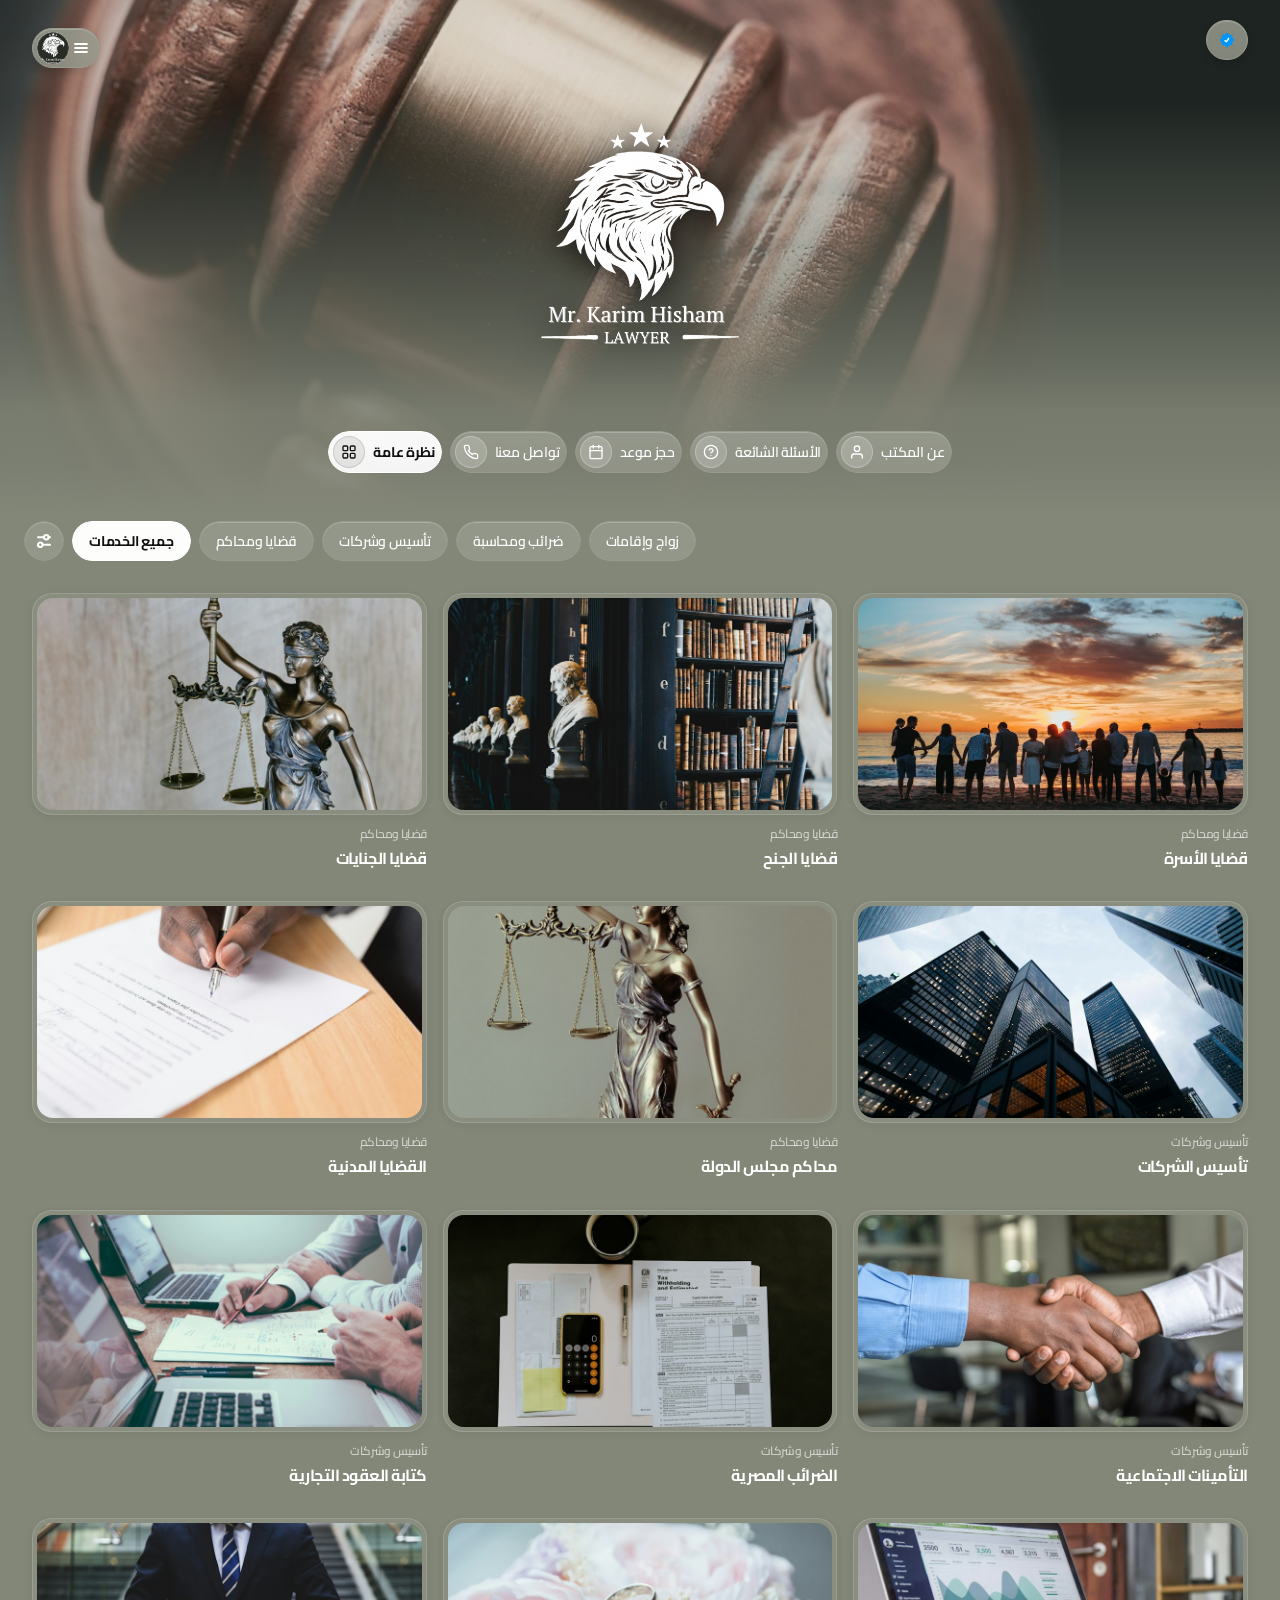
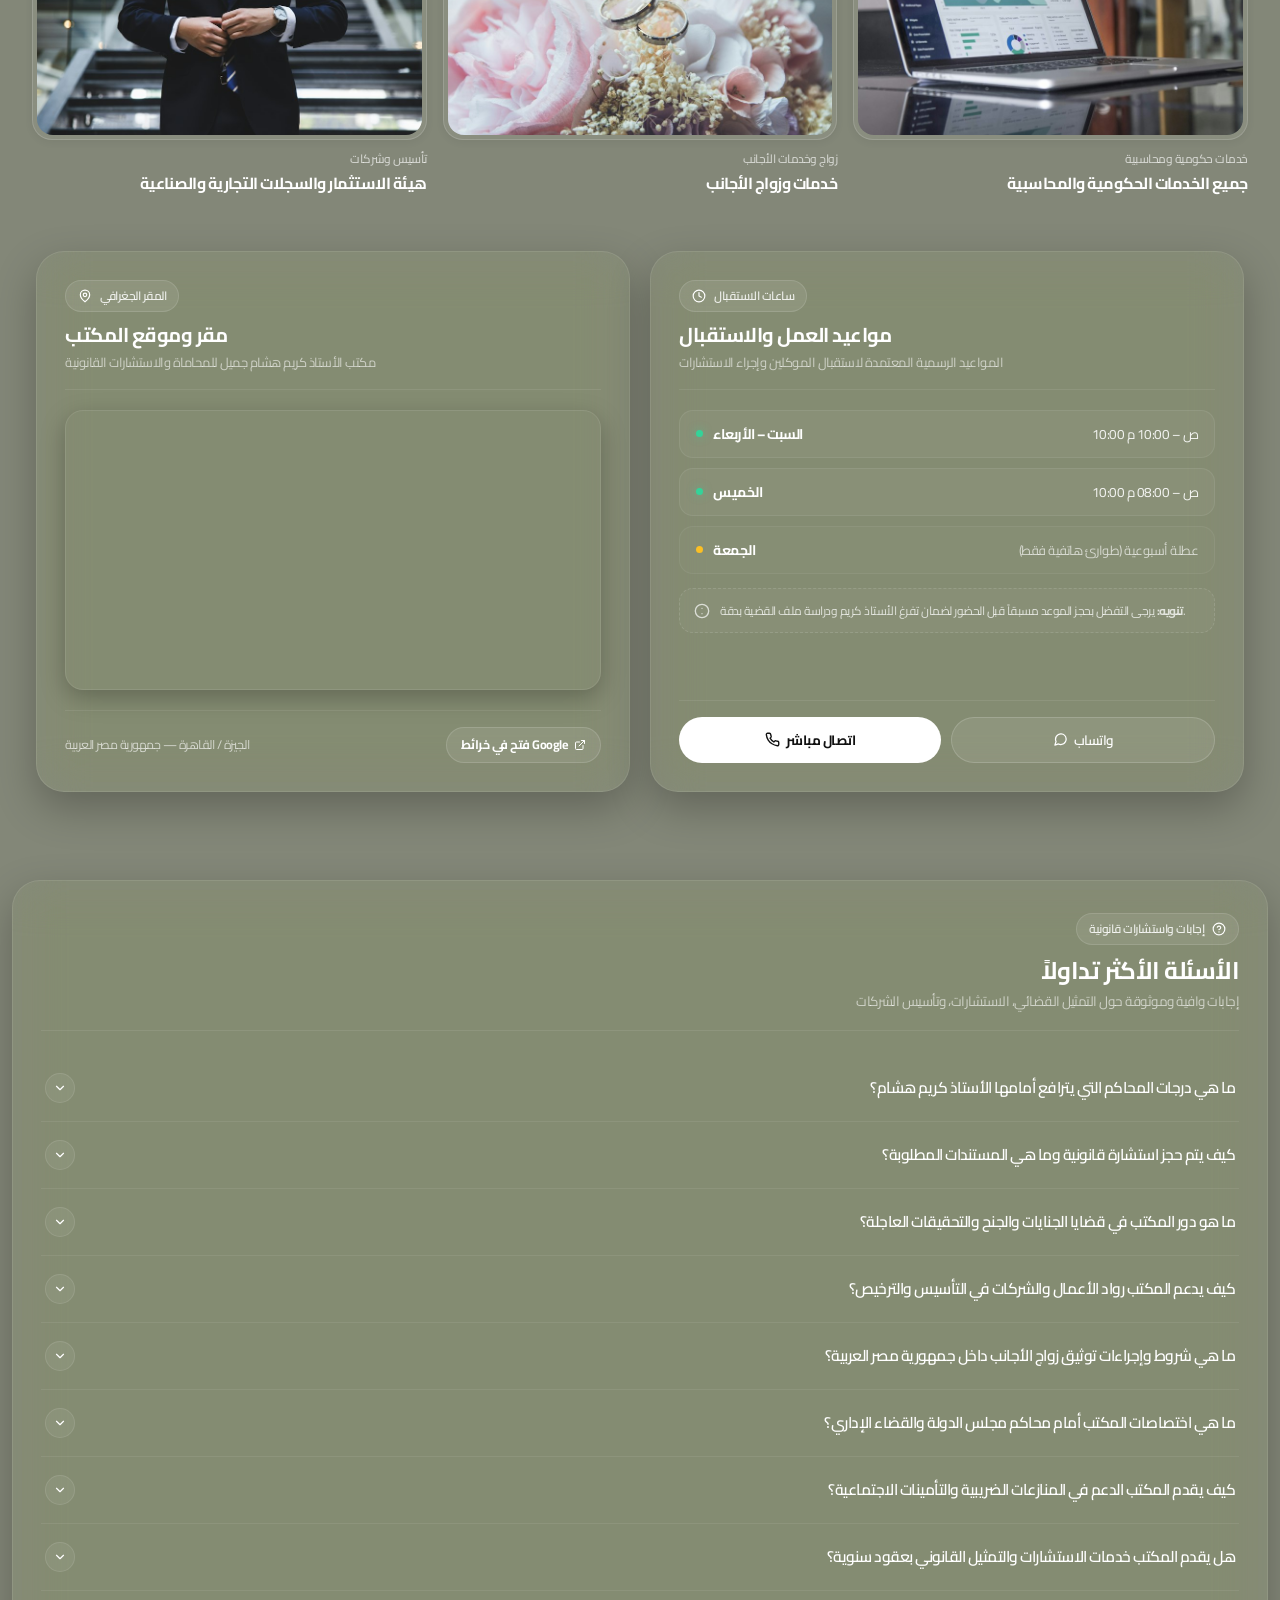
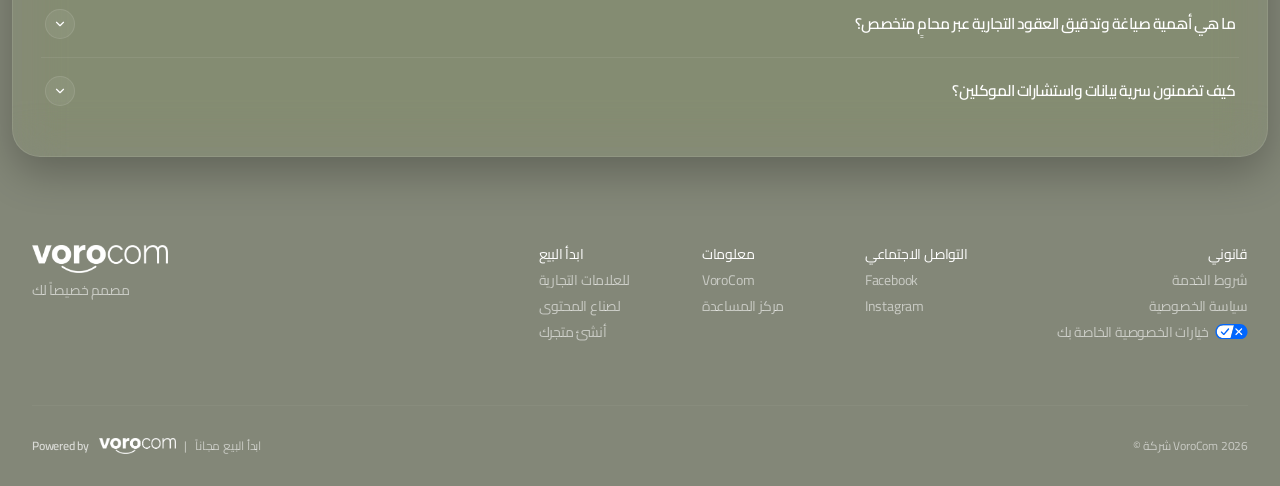
==== commit 6042b42f: "feat(ui): restore blue verified badge and responsive store menu pill layout" ====
--- a/shop.com/m/comfrt.html
+++ b/shop.com/m/comfrt.html
@@ -528,6 +528,59 @@
 #store-menu-dialog span,
 #store-menu-dialog a {
   color: #ffffff;
+}
+
+/* Header Store Menu Button (Responsive Pill layout) */
+[data-testid="store-menu-button"] {
+  min-height: 40px !important;
+  height: 40px !important;
+  border-radius: 9999px !important;
+}
+
+@media (min-width: 768px) {
+  [data-testid="store-menu-button"] {
+    width: auto !important;
+    min-width: unset !important;
+    padding: 4px 10px 4px 4px !important;
+    display: inline-flex !important;
+    align-items: center !important;
+  }
+  [data-testid="store-menu-button"] [data-testid="merchant-logo-container"] {
+    display: flex !important;
+    width: 32px !important;
+    height: 32px !important;
+  }
+  [data-testid="store-menu-button"] [data-testid="icon-hamburger-menu"] {
+    width: 16px !important;
+    height: 16px !important;
+  }
+}
+
+@media (max-width: 767px) {
+  [data-testid="store-menu-button"] {
+    width: 40px !important;
+    min-width: 40px !important;
+    padding: 0 !important;
+    display: inline-flex !important;
+    align-items: center !important;
+    justify-content: center !important;
+  }
+  [data-testid="store-menu-button"] [data-testid="merchant-logo-container"] {
+    display: none !important;
+  }
+  [data-testid="store-menu-button"] [data-testid="icon-hamburger-menu"] {
+    width: 18px !important;
+    height: 18px !important;
+  }
+}
+
+@media (min-width: 640px) {
+  .badge-text-desktop { display: inline-block !important; }
+  .badge-text-mobile { display: none !important; }
+}
+@media (max-width: 639px) {
+  .badge-text-desktop { display: none !important; }
+  .badge-text-mobile { display: inline-block !important; }
 }
 </style>
 <link href="https://fonts.googleapis.com" rel="preconnect"/>
@@ -815,12 +868,13 @@
     </div>
   </div>
 </div>
-<div class="w-full lg:grid lg:grid-cols-[4.75rem_1fr] lg:bg-bg"><div class="pointer-events-auto fixed bottom-0 z-40 w-full rounded-[28px_28px_0_0] max-lg:z-[60] max-lg:border-[0.5px] max-lg:border-border-image max-lg:bg-bg-fill max-lg:shadow-[0_2px_16px_0_rgba(0,0,0,0.08)] lg:sticky lg:top-0 lg:h-screen lg:hover:z-[60]" data-testid="HeaderWrapper" style="view-transition-name:header-wrapper"><div class="relative h-full"><header class="relative mx-auto my-space-0 h-full max-w-largePageWidth py-space-12 transition-all max-lg:px-space-16 lg:py-space-20" data-testid="header"><div class="flex h-full items-center justify-center max-lg:gap-space-20 lg:flex-col lg:justify-between"><div class="flex h-space-32 w-space-32 items-center justify-center gap-space-40 max-lg:hidden lg:flex-col transition-scale duration-300 ease-in-out hover:scale-105 relative p-space-8"><a data-discover="true" data-testid="ShopLogoLink" href="https://vorocom.com" rel="noopener noreferrer" style="display:flex;align-items:center;justify-content:center;" target="_blank" title="VoroCom"><img alt="VoroCom" src="/assets/vorocom_logo.png" style="max-height:22px;max-width:38px;object-fit:contain;"/></a></div><div class="pointer-events-none flex items-center gap-space-20 lg:flex-col lg:[&amp;:hover_[data-tooltip]]:visible lg:[&amp;:hover_[data-tooltip]]:[transition:opacity_150ms_0ms,visibility_150ms_800ms]"><div class="pointer-events-auto relative flex items-center lg:[&amp;:hover&gt;[data-tooltip]]:opacity-100 lg:[&amp;:hover&gt;[data-tooltip]]:[transition:opacity_150ms_0ms,visibility_150ms_0ms]"><a aria-label="الرئيسية" class="transition relative flex items-center justify-center active:scale-[0.96] p-space-12 opacity-35 hover:opacity-100 hover:scale-105" data-discover="true" data-testid="HeaderLink-Home" href="/?_m_home=1"><svg class="text-text-fixed-dark" data-testid="icon-home-filled" fill="none" height="24" stroke="none" style="width:24px;height:24px" viewbox="0 0 24 24" width="24" xmlns="http://www.w3.org/2000/svg"><path d="M12.4919 1.79131C12.1691 1.70937 11.8309 1.70937 11.508 1.79131C11.1337 1.88631 10.813 2.11797 10.5574 2.30261L10.4865 2.35369L1.91784 8.48811C1.46877 8.8096 1.36536 9.43427 1.68685 9.88333C2.00834 10.3324 2.633 10.4358 3.08207 10.1143L3.99997 9.45718L3.99997 15.2413C3.99995 16.0463 3.99994 16.7106 4.04416 17.2518C4.09009 17.8139 4.18865 18.3306 4.43594 18.816C4.81944 19.5686 5.43136 20.1805 6.18401 20.564C6.66934 20.8113 7.18604 20.9099 7.74814 20.9558C8.28933 21 8.95368 21 9.75864 21H14.2413C15.0463 21 15.7106 21 16.2518 20.9558C16.8139 20.9099 17.3306 20.8113 17.8159 20.564C18.5686 20.1805 19.1805 19.5686 19.564 18.816C19.8113 18.3306 19.9098 17.8139 19.9558 17.2518C20 16.7106 20 16.0463 20 15.2413V9.45718L20.9179 10.1143C21.3669 10.4358 21.9916 10.3324 22.3131 9.88333C22.6346 9.43427 22.5312 8.8096 22.0821 8.48811L13.5135 2.35369L13.4425 2.30261C13.187 2.11797 12.8663 1.88631 12.4919 1.79131Z" fill="currentColor"></path></svg></a><div aria-hidden="true" class="pointer-events-none invisible absolute left-[calc(100%+6px)] flex flex-col items-center justify-center rounded-full border-[0.5px] border-border-image bg-bg-fill p-space-4 px-space-10 whitespace-nowrap opacity-0 shadow-s max-lg:hidden lg:[transition:opacity_150ms_0ms,visibility_150ms_0ms]" data-tooltip="true"><p class="font-caption text-caption">الرئيسية</p></div></div><div class="pointer-events-auto relative flex items-center lg:[&amp;:hover&gt;[data-tooltip]]:opacity-100 lg:[&amp;:hover&gt;[data-tooltip]]:[transition:opacity_150ms_0ms,visibility_150ms_0ms]"><a aria-label="استكشف" class="transition relative flex items-center justify-center active:scale-[0.96] p-space-12 opacity-35 hover:opacity-100 hover:scale-105" data-discover="true" data-testid="HeaderLink-Explore" href="/categories"><svg class="text-text-fixed-dark" data-testid="icon-grid-filled" fill="none" height="24" stroke="none" style="width:24px;height:24px" viewbox="0 0 24 24" width="24" xmlns="http://www.w3.org/2000/svg"><path d="M4.28174 11.1675C3.5083 11.1675 2.92822 10.9777 2.5415 10.5981C2.16195 10.2114 1.97217 9.61702 1.97217 8.81494V4.32471C1.97217 3.52979 2.16195 2.93896 2.5415 2.55225C2.92822 2.16553 3.5083 1.97217 4.28174 1.97217H8.84717C9.62061 1.97217 10.2007 2.16553 10.5874 2.55225C10.9741 2.93896 11.1675 3.52979 11.1675 4.32471V8.81494C11.1675 9.61702 10.9741 10.2114 10.5874 10.5981C10.2007 10.9777 9.62061 11.1675 8.84717 11.1675H4.28174ZM15.1528 11.1675C14.3794 11.1675 13.7993 10.9777 13.4126 10.5981C13.0259 10.2114 12.8325 9.61702 12.8325 8.81494V4.32471C12.8325 3.52979 13.0259 2.93896 13.4126 2.55225C13.7993 2.16553 14.3794 1.97217 15.1528 1.97217H19.7183C20.4917 1.97217 21.0682 2.16553 21.4478 2.55225C21.8345 2.93896 22.0278 3.52979 22.0278 4.32471V8.81494C22.0278 9.61702 21.8345 10.2114 21.4478 10.5981C21.0682 10.9777 20.4917 11.1675 19.7183 11.1675H15.1528ZM4.28174 22.0278C3.5083 22.0278 2.92822 21.8345 2.5415 21.4478C2.16195 21.0682 1.97217 20.4774 1.97217 19.6753V15.1958C1.97217 14.4009 2.16195 13.8101 2.5415 13.4233C2.92822 13.0366 3.5083 12.8433 4.28174 12.8433H8.84717C9.62061 12.8433 10.2007 13.0366 10.5874 13.4233C10.9741 13.8101 11.1675 14.4009 11.1675 15.1958V19.6753C11.1675 20.4774 10.9741 21.0682 10.5874 21.4478C10.2007 21.8345 9.62061 22.0278 8.84717 22.0278H4.28174ZM15.1528 22.0278C14.3794 22.0278 13.7993 21.8345 13.4126 21.4478C13.0259 21.0682 12.8325 20.4774 12.8325 19.6753V15.1958C12.8325 14.4009 13.0259 13.8101 13.4126 13.4233C13.7993 13.0366 14.3794 12.8433 15.1528 12.8433H19.7183C20.4917 12.8433 21.0682 13.0366 21.4478 13.4233C21.8345 13.8101 22.0278 14.4009 22.0278 15.1958V19.6753C22.0278 20.4774 21.8345 21.0682 21.4478 21.4478C21.0682 21.8345 20.4917 22.0278 19.7183 22.0278H15.1528Z" fill="black"></path></svg></a><div aria-hidden="true" class="pointer-events-none invisible absolute left-[calc(100%+6px)] flex flex-col items-center justify-center rounded-full border-[0.5px] border-border-image bg-bg-fill p-space-4 px-space-10 whitespace-nowrap opacity-0 shadow-s max-lg:hidden lg:[transition:opacity_150ms_0ms,visibility_150ms_0ms]" data-tooltip="true"><p class="font-caption text-caption">استكشف</p></div></div><div class="pointer-events-auto relative flex items-center lg:[&amp;:hover&gt;[data-tooltip]]:opacity-100 lg:[&amp;:hover&gt;[data-tooltip]]:[transition:opacity_150ms_0ms,visibility_150ms_0ms]"><a aria-label="عرض السلة" class='transition relative grid place-items-center justify-center active:[transform:scale(0.96)] p-space-12 rounded-full before:absolute before:inset-0 before:scale-50 before:rounded-full before:bg-bg-fill-brand before:opacity-0 before:shadow-l before:transition-all before:duration-100 before:ease-in-out before:content-[""] opacity-35 hover:[transform:scale(1.05)] hover:opacity-100' data-discover="true" data-testid="cart-indicator" href="/cart"><svg class="relative col-start-1 row-start-1 text-text-fixed-dark" data-testid="icon-cart-filled" fill="none" height="24" stroke="none" style="width:24px;height:24px" viewbox="0 0 24 24" width="24" xmlns="http://www.w3.org/2000/svg"><path d="M7.2207 20.0986C8.244 20.0988 9.07399 20.9289 9.07422 21.9521C9.0741 22.9755 8.24407 23.8055 7.2207 23.8057C6.1974 23.8055 5.36731 22.9755 5.36719 21.9521C5.36742 20.9289 6.19747 20.0988 7.2207 20.0986ZM17.7764 20.0986C18.7997 20.0988 19.6297 20.9289 19.6299 21.9521C19.6298 22.9755 18.7997 23.8055 17.7764 23.8057C16.7531 23.8055 15.923 22.9755 15.9229 21.9521C15.9231 20.9289 16.7531 20.0988 17.7764 20.0986ZM4.34082 1.19824C4.78369 1.23766 5.15287 1.56749 5.23535 2.01172L5.88672 5.52441H19.5928C20.8152 5.52463 21.7515 6.61231 21.5703 7.82129L20.502 14.9443C20.2083 16.9022 18.5265 18.3512 16.5469 18.3516H9.5918C7.66976 18.3516 6.01889 16.9841 5.66113 15.0957L4.07324 6.71094L4.07227 6.70703L3.41992 3.19434H1.00391C0.451621 3.19434 0.00390625 2.74662 0.00390625 2.19434C0.00390625 1.64205 0.451621 1.19434 1.00391 1.19434H4.25195L4.34082 1.19824Z" fill="currentColor"></path></svg></a><div aria-hidden="true" class="pointer-events-none invisible absolute left-[calc(100%+6px)] flex flex-col items-center justify-center rounded-full border-[0.5px] border-border-image bg-bg-fill p-space-4 px-space-10 whitespace-nowrap opacity-0 shadow-s max-lg:hidden lg:[transition:opacity_150ms_0ms,visibility_150ms_0ms]" data-tooltip="true"><p class="font-caption text-caption">عرض السلة</p></div></div><div class="pointer-events-auto relative flex items-center lg:[&amp;:hover&gt;[data-tooltip]]:opacity-100 lg:[&amp;:hover&gt;[data-tooltip]]:[transition:opacity_150ms_0ms,visibility_150ms_0ms]"><a aria-label="العروض" class="transition relative flex items-center justify-center active:scale-[0.96] p-space-12 opacity-35 hover:opacity-100 hover:scale-105" data-discover="true" data-testid="HeaderLink-Deals" href="/offers"><svg class="text-text-fixed-dark" data-testid="icon-tag-filled" fill="none" height="24" stroke="none" style="width:24px;height:24px" viewbox="0 0 24 24" width="24" xmlns="http://www.w3.org/2000/svg"><path d="M10.6719 2C11.4674 2.00008 12.2304 2.31637 12.793 2.87891L20.793 10.8789C21.9643 12.0504 21.9643 13.9496 20.793 15.1211L15.1211 20.793C13.9496 21.9643 12.0504 21.9643 10.8789 20.793L2.87891 12.793C2.31637 12.2304 2.00008 11.4674 2 10.6719V6.32812C2.00008 5.53258 2.31637 4.76957 2.87891 4.20703L4.20703 2.87891C4.76957 2.31637 5.53258 2.00008 6.32812 2H10.6719ZM8 6C6.89543 6 6 6.89543 6 8C6 9.10457 6.89543 10 8 10C9.10457 10 10 9.10457 10 8C10 6.89543 9.10457 6 8 6Z" fill="currentColor"></path></svg></a><div aria-hidden="true" class="pointer-events-none invisible absolute left-[calc(100%+6px)] flex flex-col items-center justify-center rounded-full border-[0.5px] border-border-image bg-bg-fill p-space-4 px-space-10 whitespace-nowrap opacity-0 shadow-s max-lg:hidden lg:[transition:opacity_150ms_0ms,visibility_150ms_0ms]" data-tooltip="true"><p class="font-caption text-caption">العروض</p></div></div><div class="max-lg:hidden pointer-events-auto relative flex items-center lg:[&amp;:hover&gt;[data-tooltip]]:opacity-100 lg:[&amp;:hover&gt;[data-tooltip]]:[transition:opacity_150ms_0ms,visibility_150ms_0ms]"><a aria-label="الطلبات" class="transition relative flex items-center justify-center active:scale-[0.96] p-space-12 opacity-35 hover:opacity-100 hover:scale-105" data-discover="true" data-testid="HeaderLink-Orders" href="/orders"><svg class="text-text-fixed-dark" data-testid="icon-order-filled" fill="none" height="24" stroke="none" style="width:24px;height:24px" viewbox="0 0 24 24" width="24" xmlns="http://www.w3.org/2000/svg"><path d="M15.9297 3C16.9327 3.00002 17.8694 3.50136 18.4258 4.33594L20.4961 7.44141C20.8246 7.93419 21 8.51322 21 9.10547V17C21 19.2091 19.2091 21 17 21H7C4.79086 21 3 19.2091 3 17V9.10547C3.00002 8.51322 3.17539 7.93419 3.50391 7.44141L5.57422 4.33594C6.13061 3.50136 7.06727 3.00002 8.07031 3H15.9297ZM12 4C11.4477 4 11 4.44772 11 5V8H6C5.44772 8 5 8.44772 5 9C5 9.55228 5.44772 10 6 10H18C18.5523 10 19 9.55228 19 9C19 8.44772 18.5523 8 18 8H13V5C13 4.44772 12.5523 4 12 4Z" fill="currentColor"></path></svg></a><div aria-hidden="true" class="pointer-events-none invisible absolute left-[calc(100%+6px)] flex flex-col items-center justify-center rounded-full border-[0.5px] border-border-image bg-bg-fill p-space-4 px-space-10 whitespace-nowrap opacity-0 shadow-s max-lg:hidden lg:[transition:opacity_150ms_0ms,visibility_150ms_0ms]" data-tooltip="true"><p class="font-caption text-caption">الطلبات</p></div></div></div><div class="flex items-center gap-space-8 lg:flex-col"><div class="transition-scale duration-300 ease-in-out hover:scale-105 relative p-space-8"><a data-discover="true" href="/account"><div class="rounded-radius-max hover:shadow-s"><div class="relative flex items-center justify-center overflow-hidden text-text-fixed-light rounded-radius-max after:pointer-events-none after:absolute after:inset-0 after:rounded-[inherit] after:border-[0.5px] after:border-solid after:border-border-image size-space-32" data-testid="avatar" style="background-color:var(--bg-fill-fixed-light);background-image:radial-gradient(ellipse 80% 80% at 23.9% 18.8%, rgba(247, 245, 255, 0.36708) 0%, rgba(247, 245, 255, 0.3382) 12.5%, rgba(247, 245, 255, 0.2793) 25%, rgba(247, 245, 255, 0.19456) 37.5%, rgba(247, 245, 255, 0.1083) 50%, rgba(247, 245, 255, 0.04598) 62.5%, rgba(247, 245, 255, 0.01482) 75%, rgba(247, 245, 255, 0.00342) 87.5%, rgba(247, 245, 255, 0.00076) 100%), linear-gradient(rgba(156, 131, 248, 0.8), rgba(156, 131, 248, 0.8))"><span class="relative text-center font-bodyTitleLarge text-bodyTitleLarge">A</span></div></div></a></div></div></div></header></div></div><div class="relative col-start-2 row-start-1 w-full lg:max-w-[calc(100vw-4.75rem)] lg:p-space-8 lg:pl-0" data-id="content-wrapper-root"><div class="w-full relative min-h-full overflow-x-clip lg:bg-bg-fill"><div class="z-10 h-fit overflow-hidden"></div><div class="fixed bottom-space-36 z-[50] flex justify-center lg:pointer-events-none lg:right-space-8 lg:left-[4.75rem]" data-testid="bottom-omnibox-container"><div class="pointer-events-auto relative w-full max-w-[600px] lg:pointer-events-none"><div class="relative"><div class="relative lg:block lg:w-full lg:h-[64px] lg:pointer-events-none lg:mx-auto lg:max-w-[512px] lg:transition-[max-width] lg:duration-[320ms] lg:ease-[cubic-bezier(.2,0,0,1)]"><div class="group rounded-[32px] outline-hidden lg:pointer-events-auto lg:absolute p-space-12 lg:p-space-12 lg:w-full lg:transition-[height,max-height,box-shadow] lg:duration-[320ms] lg:ease-[cubic-bezier(.2,0,0,1)] lg:overflow-hidden lg:[box-shadow:0px_0px_1px_0px_rgba(0,0,0,0.12),0px_12px_64px_0px_rgba(0,0,0,0.2)] lg:bg-bg-overlay-fixed-light-75 lg:backdrop-blur-lg lg:max-h-[45dvh] lg:bottom-0" data-testid="omnibox-container" style="--omnibox-collapsed-agent-height:160px"><div class="relative overflow-hidden bg-[rgba(255,255,255,0.9)] backdrop-blur-[10px] lg:bg-transparent lg:backdrop-blur-none _agentPreviewContent_18dsa_2" data-testid="typeahead-content-container"><div class="relative z-10 h-auto w-full lg:h-fit lg:max-h-[calc(45dvh-88px)] scrollbar-hide overflow-y-auto overscroll-contain" data-testid="typeahead-content-scrollable-container" style="height:0;mask-image:linear-gradient(to bottom, black 0%, black 100%);-webkit-mask-image:linear-gradient(to bottom, black 0%, black 100%)"><div class="h-auto min-h-0 w-full lg:h-fit lg:overflow-hidden"></div></div></div><div class="hidden lg:block" data-search-mobile-state="closed" data-testid="omnibox-search-shell"><form><div class="flex flex-row gap-space-16 bg-bg-fill lg:bottom-none lg:opacity-100 rounded-[32px] lg:!bg-transparent lg:shadow-none lg:p-space-0 lg:inset-x-space-8 lg:block p-space-8 shadow-m"><div class="flex w-full flex-col"><div class="relative flex w-full flex-col items-center lg:min-h-space-40"><textarea aria-label="Search products and stores" autocomplete="off" class="scrollbar-hide max-h-[90px] min-h-space-40 w-full resize-none overflow-y-auto bg-transparent py-space-8 text-bodyLarge text-text outline-hidden placeholder:text-left placeholder:text-text-tertiary placeholder:overflow-hidden placeholder:text-ellipsis placeholder:whitespace-nowrap pr-space-16 lg:pr-[50px] pl-space-16" data-testid="search-input" enterkeyhint="search" maxlength="2048" name="search" placeholder="What are you shopping for today?" role="searchbox" rows="1"></textarea><div class="z-10 flex w-full justify-end h-space-40 items-end gap-space-8 lg:absolute lg:bottom-0 lg:right-0 lg:w-auto"><button aria-label="مسح البحث" class="group flex h-space-40 items-center justify-center rounded-radius-max px-space-10 transition-[background-color,box-shadow] duration-[320ms] ease-[cubic-bezier(.2,0,0,1)] cursor-not-allowed bg-bg-overlay-fixed-dark-04 shadow-none active:scale-100" data-testid="search-submit-button" disabled="" type="button"><svg class="transition-colors duration-[320ms] ease-[cubic-bezier(.2,0,0,1)] text-text-tertiary hidden lg:block" data-testid="icon-arrow-right" fill="none" height="24" stroke="none" style="width:20px;height:20px" viewbox="0 0 24 24" width="24" xmlns="http://www.w3.org/2000/svg"><path d="m14 6 6 6m0 0-6 6m6-6H4" stroke="currentColor" stroke-linecap="round" stroke-linejoin="round" stroke-width="2.67"></path></svg><svg class="text-text-tertiary block lg:hidden" data-testid="icon-arrow-up" fill="none" height="24" stroke="none" style="width:20px;height:20px" viewbox="0 0 24 24" width="24" xmlns="http://www.w3.org/2000/svg"><path d="m6 10 6-6m0 0 6 6m-6-6v16" stroke="currentColor" stroke-linecap="round" stroke-linejoin="round" stroke-width="2.67"></path></svg></button></div></div></div></div></form></div></div></div></div></div></div><div class="relative lg:in-data-navigation-overlay:-ml-(--nav-content-offset) lg:in-data-navigation-overlay:pl-(--nav-content-offset)" data-testid="store-screen-v2" style="background-color:#838778FF"><div class="dark"></div><div class="sticky top-0 left-0 mb-[-200px] w-full md:mb-[max(-600px,-55vh)] lg:in-data-navigation-overlay:-ml-(--nav-content-offset) lg:in-data-navigation-overlay:w-[calc(100%+var(--nav-content-offset))] pt-space-20" data-testid="store-header-background"><div class="transition-all duration-300 opacity-100"><div class="h-[200px] max-h-[600px] w-full md:h-[55vh]"><div class="absolute inset-0"><div class="ml-auto flex h-full" data-testid="store-media-background"><div class="relative flex w-full md:overflow-hidden"><img alt="مكتب الأستاذ كريم هشام جميل - المحامي بالاستئناف" class="absolute size-full object-cover" data-testid="image" fetchpriority="high" loading="eager" sizes="100vw" src="/assets/hero_options/option1_architecture.jpg" srcset="/assets/hero_options/option1_architecture.jpg 800w, /assets/hero_options/option1_architecture.jpg 1600w" style="background-size:cover; object-position: center;"/><div class="absolute size-full transform-gpu bg-bg-overlay-fixed-dark-40 hidden" data-testid="store-media-scrim"></div></div></div><div aria-hidden="true" class="pointer-events-none absolute inset-0" data-testid="store-header-identity-scrim" style="background-color:color-mix(in srgb, #838778FF 20%, transparent);background-image:linear-gradient(180deg, transparent 20%, color-mix(in srgb, #838778FF 85%, transparent) 80%, color-mix(in srgb, #838778FF 85%, transparent) 100%)"></div><div aria-hidden="true" class="pointer-events-none absolute inset-0" data-testid="store-cover-fade" style="background-image:linear-gradient(180deg, transparent 72%, color-mix(in srgb, #838778FF 42%, transparent) 90.2%, #838778FF 100%)"></div></div></div></div></div><div class="dark"><div class="relative _pageLayoutMax_1vltb_1"><div class="absolute right-gutter"><button aria-label="متابَع" class="text-text hover:bg-[rgba(0,0,0,.1)] focus-visible:outline-hidden focus-visible:ring focus-visible:ring-border-input-active focus-visible:ring-offset-2 false glassy-effect text-buttonLarge font-buttonLarge rounded-radius-max min-h-space-44 p-space-12 transition active:scale-[0.99] min-w-0 px-space-12 py-[10px] relative" data-testid="follow-store-button" onclick="var b=document.getElementById('vorocom-verified-badge');if(b){b.style.display=(b.style.display==='block'?'none':'block');event.stopPropagation();}" style="min-height:40px;height:40px;background-color:hsla(76, 5.9%, 58%, 0.85);box-shadow:inset 0 1px 0 0 rgba(255, 255, 255, 0.2), 0 0 1px 0 rgba(0, 0, 0, 0.12), 0 4px 8px 0 rgba(0, 0, 0, 0.12);border:0.5px solid hsl(76, 5.9%, 58%)"><span class=""><svg class="text-text" data-testid="icon-checkmark-verify-filled" fill="none" height="24" stroke="none" style="width:16px;height:16px" viewBox="0 0 24 24" width="24" xmlns="http://www.w3.org/2000/svg"><path clip-rule="evenodd" d="M11.2929 1.29289C11.6834 0.902369 12.3166 0.902369 12.7071 1.29289L15.4142 4H19C19.5523 4 20 4.44772 20 5V8.58579L22.7071 11.2929C23.0976 11.6834 23.0976 12.3166 22.7071 12.7071L20 15.4142V19C20 19.5523 19.5523 20 19 20H15.4142L12.7071 22.7071C12.3166 23.0976 11.6834 23.0976 11.2929 22.7071L8.58579 20H5C4.44772 20 4 19.5523 4 19V15.4142L1.29289 12.7071C0.902369 12.3166 0.902369 11.6834 1.29289 11.2929L4 8.58579V5C4 4.44772 4.44772 4 5 4H8.58579L11.2929 1.29289ZM15.3192 10.3235C15.6359 9.87101 15.5259 9.24748 15.0735 8.93077C14.621 8.61405 13.9975 8.72409 13.6808 9.17654L10.8198 13.2636L9.6585 12.2474C9.24287 11.8837 8.61111 11.9259 8.24742 12.3415C7.88374 12.7571 7.92586 13.3889 8.3415 13.7526L10.3415 15.5026C10.5552 15.6896 10.8384 15.7769 11.1203 15.7427C11.4023 15.7086 11.6564 15.5561 11.8192 15.3235L15.3192 10.3235Z" fill="currentColor" fill-rule="evenodd"></path></svg></span>
-<div id="vorocom-verified-badge" class="vorocom-follow-tooltip z-[9999]" style="display:none; position:absolute; top:calc(100% + 8px); right:0; white-space: nowrap; background: rgba(22, 28, 20, 0.96); backdrop-filter: blur(12px); -webkit-backdrop-filter: blur(12px); border: 1px solid rgba(255, 255, 255, 0.2); padding: 8px 14px; border-radius: 9999px; box-shadow: 0 8px 24px rgba(0,0,0,0.5); font-family: 'Cairo', sans-serif; font-size: 13px; font-weight: 700; color: #ffffff; text-align: center;">
-هذا النشاط التجاري موثق ومُعتمد من قبل VoroCom
+<div class="w-full lg:grid lg:grid-cols-[4.75rem_1fr] lg:bg-bg"><div class="pointer-events-auto fixed bottom-0 z-40 w-full rounded-[28px_28px_0_0] max-lg:z-[60] max-lg:border-[0.5px] max-lg:border-border-image max-lg:bg-bg-fill max-lg:shadow-[0_2px_16px_0_rgba(0,0,0,0.08)] lg:sticky lg:top-0 lg:h-screen lg:hover:z-[60]" data-testid="HeaderWrapper" style="view-transition-name:header-wrapper"><div class="relative h-full"><header class="relative mx-auto my-space-0 h-full max-w-largePageWidth py-space-12 transition-all max-lg:px-space-16 lg:py-space-20" data-testid="header"><div class="flex h-full items-center justify-center max-lg:gap-space-20 lg:flex-col lg:justify-between"><div class="flex h-space-32 w-space-32 items-center justify-center gap-space-40 max-lg:hidden lg:flex-col transition-scale duration-300 ease-in-out hover:scale-105 relative p-space-8"><a data-discover="true" data-testid="ShopLogoLink" href="https://vorocom.com" rel="noopener noreferrer" style="display:flex;align-items:center;justify-content:center;" target="_blank" title="VoroCom"><img alt="VoroCom" src="/assets/vorocom_logo.png" style="max-height:22px;max-width:38px;object-fit:contain;"/></a></div><div class="pointer-events-none flex items-center gap-space-20 lg:flex-col lg:[&amp;:hover_[data-tooltip]]:visible lg:[&amp;:hover_[data-tooltip]]:[transition:opacity_150ms_0ms,visibility_150ms_800ms]"><div class="pointer-events-auto relative flex items-center lg:[&amp;:hover&gt;[data-tooltip]]:opacity-100 lg:[&amp;:hover&gt;[data-tooltip]]:[transition:opacity_150ms_0ms,visibility_150ms_0ms]"><a aria-label="الرئيسية" class="transition relative flex items-center justify-center active:scale-[0.96] p-space-12 opacity-35 hover:opacity-100 hover:scale-105" data-discover="true" data-testid="HeaderLink-Home" href="/?_m_home=1"><svg class="text-text-fixed-dark" data-testid="icon-home-filled" fill="none" height="24" stroke="none" style="width:24px;height:24px" viewbox="0 0 24 24" width="24" xmlns="http://www.w3.org/2000/svg"><path d="M12.4919 1.79131C12.1691 1.70937 11.8309 1.70937 11.508 1.79131C11.1337 1.88631 10.813 2.11797 10.5574 2.30261L10.4865 2.35369L1.91784 8.48811C1.46877 8.8096 1.36536 9.43427 1.68685 9.88333C2.00834 10.3324 2.633 10.4358 3.08207 10.1143L3.99997 9.45718L3.99997 15.2413C3.99995 16.0463 3.99994 16.7106 4.04416 17.2518C4.09009 17.8139 4.18865 18.3306 4.43594 18.816C4.81944 19.5686 5.43136 20.1805 6.18401 20.564C6.66934 20.8113 7.18604 20.9099 7.74814 20.9558C8.28933 21 8.95368 21 9.75864 21H14.2413C15.0463 21 15.7106 21 16.2518 20.9558C16.8139 20.9099 17.3306 20.8113 17.8159 20.564C18.5686 20.1805 19.1805 19.5686 19.564 18.816C19.8113 18.3306 19.9098 17.8139 19.9558 17.2518C20 16.7106 20 16.0463 20 15.2413V9.45718L20.9179 10.1143C21.3669 10.4358 21.9916 10.3324 22.3131 9.88333C22.6346 9.43427 22.5312 8.8096 22.0821 8.48811L13.5135 2.35369L13.4425 2.30261C13.187 2.11797 12.8663 1.88631 12.4919 1.79131Z" fill="currentColor"></path></svg></a><div aria-hidden="true" class="pointer-events-none invisible absolute left-[calc(100%+6px)] flex flex-col items-center justify-center rounded-full border-[0.5px] border-border-image bg-bg-fill p-space-4 px-space-10 whitespace-nowrap opacity-0 shadow-s max-lg:hidden lg:[transition:opacity_150ms_0ms,visibility_150ms_0ms]" data-tooltip="true"><p class="font-caption text-caption">الرئيسية</p></div></div><div class="pointer-events-auto relative flex items-center lg:[&amp;:hover&gt;[data-tooltip]]:opacity-100 lg:[&amp;:hover&gt;[data-tooltip]]:[transition:opacity_150ms_0ms,visibility_150ms_0ms]"><a aria-label="استكشف" class="transition relative flex items-center justify-center active:scale-[0.96] p-space-12 opacity-35 hover:opacity-100 hover:scale-105" data-discover="true" data-testid="HeaderLink-Explore" href="/categories"><svg class="text-text-fixed-dark" data-testid="icon-grid-filled" fill="none" height="24" stroke="none" style="width:24px;height:24px" viewbox="0 0 24 24" width="24" xmlns="http://www.w3.org/2000/svg"><path d="M4.28174 11.1675C3.5083 11.1675 2.92822 10.9777 2.5415 10.5981C2.16195 10.2114 1.97217 9.61702 1.97217 8.81494V4.32471C1.97217 3.52979 2.16195 2.93896 2.5415 2.55225C2.92822 2.16553 3.5083 1.97217 4.28174 1.97217H8.84717C9.62061 1.97217 10.2007 2.16553 10.5874 2.55225C10.9741 2.93896 11.1675 3.52979 11.1675 4.32471V8.81494C11.1675 9.61702 10.9741 10.2114 10.5874 10.5981C10.2007 10.9777 9.62061 11.1675 8.84717 11.1675H4.28174ZM15.1528 11.1675C14.3794 11.1675 13.7993 10.9777 13.4126 10.5981C13.0259 10.2114 12.8325 9.61702 12.8325 8.81494V4.32471C12.8325 3.52979 13.0259 2.93896 13.4126 2.55225C13.7993 2.16553 14.3794 1.97217 15.1528 1.97217H19.7183C20.4917 1.97217 21.0682 2.16553 21.4478 2.55225C21.8345 2.93896 22.0278 3.52979 22.0278 4.32471V8.81494C22.0278 9.61702 21.8345 10.2114 21.4478 10.5981C21.0682 10.9777 20.4917 11.1675 19.7183 11.1675H15.1528ZM4.28174 22.0278C3.5083 22.0278 2.92822 21.8345 2.5415 21.4478C2.16195 21.0682 1.97217 20.4774 1.97217 19.6753V15.1958C1.97217 14.4009 2.16195 13.8101 2.5415 13.4233C2.92822 13.0366 3.5083 12.8433 4.28174 12.8433H8.84717C9.62061 12.8433 10.2007 13.0366 10.5874 13.4233C10.9741 13.8101 11.1675 14.4009 11.1675 15.1958V19.6753C11.1675 20.4774 10.9741 21.0682 10.5874 21.4478C10.2007 21.8345 9.62061 22.0278 8.84717 22.0278H4.28174ZM15.1528 22.0278C14.3794 22.0278 13.7993 21.8345 13.4126 21.4478C13.0259 21.0682 12.8325 20.4774 12.8325 19.6753V15.1958C12.8325 14.4009 13.0259 13.8101 13.4126 13.4233C13.7993 13.0366 14.3794 12.8433 15.1528 12.8433H19.7183C20.4917 12.8433 21.0682 13.0366 21.4478 13.4233C21.8345 13.8101 22.0278 14.4009 22.0278 15.1958V19.6753C22.0278 20.4774 21.8345 21.0682 21.4478 21.4478C21.0682 21.8345 20.4917 22.0278 19.7183 22.0278H15.1528Z" fill="black"></path></svg></a><div aria-hidden="true" class="pointer-events-none invisible absolute left-[calc(100%+6px)] flex flex-col items-center justify-center rounded-full border-[0.5px] border-border-image bg-bg-fill p-space-4 px-space-10 whitespace-nowrap opacity-0 shadow-s max-lg:hidden lg:[transition:opacity_150ms_0ms,visibility_150ms_0ms]" data-tooltip="true"><p class="font-caption text-caption">استكشف</p></div></div><div class="pointer-events-auto relative flex items-center lg:[&amp;:hover&gt;[data-tooltip]]:opacity-100 lg:[&amp;:hover&gt;[data-tooltip]]:[transition:opacity_150ms_0ms,visibility_150ms_0ms]"><a aria-label="عرض السلة" class='transition relative grid place-items-center justify-center active:[transform:scale(0.96)] p-space-12 rounded-full before:absolute before:inset-0 before:scale-50 before:rounded-full before:bg-bg-fill-brand before:opacity-0 before:shadow-l before:transition-all before:duration-100 before:ease-in-out before:content-[""] opacity-35 hover:[transform:scale(1.05)] hover:opacity-100' data-discover="true" data-testid="cart-indicator" href="/cart"><svg class="relative col-start-1 row-start-1 text-text-fixed-dark" data-testid="icon-cart-filled" fill="none" height="24" stroke="none" style="width:24px;height:24px" viewbox="0 0 24 24" width="24" xmlns="http://www.w3.org/2000/svg"><path d="M7.2207 20.0986C8.244 20.0988 9.07399 20.9289 9.07422 21.9521C9.0741 22.9755 8.24407 23.8055 7.2207 23.8057C6.1974 23.8055 5.36731 22.9755 5.36719 21.9521C5.36742 20.9289 6.19747 20.0988 7.2207 20.0986ZM17.7764 20.0986C18.7997 20.0988 19.6297 20.9289 19.6299 21.9521C19.6298 22.9755 18.7997 23.8055 17.7764 23.8057C16.7531 23.8055 15.923 22.9755 15.9229 21.9521C15.9231 20.9289 16.7531 20.0988 17.7764 20.0986ZM4.34082 1.19824C4.78369 1.23766 5.15287 1.56749 5.23535 2.01172L5.88672 5.52441H19.5928C20.8152 5.52463 21.7515 6.61231 21.5703 7.82129L20.502 14.9443C20.2083 16.9022 18.5265 18.3512 16.5469 18.3516H9.5918C7.66976 18.3516 6.01889 16.9841 5.66113 15.0957L4.07324 6.71094L4.07227 6.70703L3.41992 3.19434H1.00391C0.451621 3.19434 0.00390625 2.74662 0.00390625 2.19434C0.00390625 1.64205 0.451621 1.19434 1.00391 1.19434H4.25195L4.34082 1.19824Z" fill="currentColor"></path></svg></a><div aria-hidden="true" class="pointer-events-none invisible absolute left-[calc(100%+6px)] flex flex-col items-center justify-center rounded-full border-[0.5px] border-border-image bg-bg-fill p-space-4 px-space-10 whitespace-nowrap opacity-0 shadow-s max-lg:hidden lg:[transition:opacity_150ms_0ms,visibility_150ms_0ms]" data-tooltip="true"><p class="font-caption text-caption">عرض السلة</p></div></div><div class="pointer-events-auto relative flex items-center lg:[&amp;:hover&gt;[data-tooltip]]:opacity-100 lg:[&amp;:hover&gt;[data-tooltip]]:[transition:opacity_150ms_0ms,visibility_150ms_0ms]"><a aria-label="العروض" class="transition relative flex items-center justify-center active:scale-[0.96] p-space-12 opacity-35 hover:opacity-100 hover:scale-105" data-discover="true" data-testid="HeaderLink-Deals" href="/offers"><svg class="text-text-fixed-dark" data-testid="icon-tag-filled" fill="none" height="24" stroke="none" style="width:24px;height:24px" viewbox="0 0 24 24" width="24" xmlns="http://www.w3.org/2000/svg"><path d="M10.6719 2C11.4674 2.00008 12.2304 2.31637 12.793 2.87891L20.793 10.8789C21.9643 12.0504 21.9643 13.9496 20.793 15.1211L15.1211 20.793C13.9496 21.9643 12.0504 21.9643 10.8789 20.793L2.87891 12.793C2.31637 12.2304 2.00008 11.4674 2 10.6719V6.32812C2.00008 5.53258 2.31637 4.76957 2.87891 4.20703L4.20703 2.87891C4.76957 2.31637 5.53258 2.00008 6.32812 2H10.6719ZM8 6C6.89543 6 6 6.89543 6 8C6 9.10457 6.89543 10 8 10C9.10457 10 10 9.10457 10 8C10 6.89543 9.10457 6 8 6Z" fill="currentColor"></path></svg></a><div aria-hidden="true" class="pointer-events-none invisible absolute left-[calc(100%+6px)] flex flex-col items-center justify-center rounded-full border-[0.5px] border-border-image bg-bg-fill p-space-4 px-space-10 whitespace-nowrap opacity-0 shadow-s max-lg:hidden lg:[transition:opacity_150ms_0ms,visibility_150ms_0ms]" data-tooltip="true"><p class="font-caption text-caption">العروض</p></div></div><div class="max-lg:hidden pointer-events-auto relative flex items-center lg:[&amp;:hover&gt;[data-tooltip]]:opacity-100 lg:[&amp;:hover&gt;[data-tooltip]]:[transition:opacity_150ms_0ms,visibility_150ms_0ms]"><a aria-label="الطلبات" class="transition relative flex items-center justify-center active:scale-[0.96] p-space-12 opacity-35 hover:opacity-100 hover:scale-105" data-discover="true" data-testid="HeaderLink-Orders" href="/orders"><svg class="text-text-fixed-dark" data-testid="icon-order-filled" fill="none" height="24" stroke="none" style="width:24px;height:24px" viewbox="0 0 24 24" width="24" xmlns="http://www.w3.org/2000/svg"><path d="M15.9297 3C16.9327 3.00002 17.8694 3.50136 18.4258 4.33594L20.4961 7.44141C20.8246 7.93419 21 8.51322 21 9.10547V17C21 19.2091 19.2091 21 17 21H7C4.79086 21 3 19.2091 3 17V9.10547C3.00002 8.51322 3.17539 7.93419 3.50391 7.44141L5.57422 4.33594C6.13061 3.50136 7.06727 3.00002 8.07031 3H15.9297ZM12 4C11.4477 4 11 4.44772 11 5V8H6C5.44772 8 5 8.44772 5 9C5 9.55228 5.44772 10 6 10H18C18.5523 10 19 9.55228 19 9C19 8.44772 18.5523 8 18 8H13V5C13 4.44772 12.5523 4 12 4Z" fill="currentColor"></path></svg></a><div aria-hidden="true" class="pointer-events-none invisible absolute left-[calc(100%+6px)] flex flex-col items-center justify-center rounded-full border-[0.5px] border-border-image bg-bg-fill p-space-4 px-space-10 whitespace-nowrap opacity-0 shadow-s max-lg:hidden lg:[transition:opacity_150ms_0ms,visibility_150ms_0ms]" data-tooltip="true"><p class="font-caption text-caption">الطلبات</p></div></div></div><div class="flex items-center gap-space-8 lg:flex-col"><div class="transition-scale duration-300 ease-in-out hover:scale-105 relative p-space-8"><a data-discover="true" href="/account"><div class="rounded-radius-max hover:shadow-s"><div class="relative flex items-center justify-center overflow-hidden text-text-fixed-light rounded-radius-max after:pointer-events-none after:absolute after:inset-0 after:rounded-[inherit] after:border-[0.5px] after:border-solid after:border-border-image size-space-32" data-testid="avatar" style="background-color:var(--bg-fill-fixed-light);background-image:radial-gradient(ellipse 80% 80% at 23.9% 18.8%, rgba(247, 245, 255, 0.36708) 0%, rgba(247, 245, 255, 0.3382) 12.5%, rgba(247, 245, 255, 0.2793) 25%, rgba(247, 245, 255, 0.19456) 37.5%, rgba(247, 245, 255, 0.1083) 50%, rgba(247, 245, 255, 0.04598) 62.5%, rgba(247, 245, 255, 0.01482) 75%, rgba(247, 245, 255, 0.00342) 87.5%, rgba(247, 245, 255, 0.00076) 100%), linear-gradient(rgba(156, 131, 248, 0.8), rgba(156, 131, 248, 0.8))"><span class="relative text-center font-bodyTitleLarge text-bodyTitleLarge">A</span></div></div></a></div></div></div></header></div></div><div class="relative col-start-2 row-start-1 w-full lg:max-w-[calc(100vw-4.75rem)] lg:p-space-8 lg:pl-0" data-id="content-wrapper-root"><div class="w-full relative min-h-full overflow-x-clip lg:bg-bg-fill"><div class="z-10 h-fit overflow-hidden"></div><div class="fixed bottom-space-36 z-[50] flex justify-center lg:pointer-events-none lg:right-space-8 lg:left-[4.75rem]" data-testid="bottom-omnibox-container"><div class="pointer-events-auto relative w-full max-w-[600px] lg:pointer-events-none"><div class="relative"><div class="relative lg:block lg:w-full lg:h-[64px] lg:pointer-events-none lg:mx-auto lg:max-w-[512px] lg:transition-[max-width] lg:duration-[320ms] lg:ease-[cubic-bezier(.2,0,0,1)]"><div class="group rounded-[32px] outline-hidden lg:pointer-events-auto lg:absolute p-space-12 lg:p-space-12 lg:w-full lg:transition-[height,max-height,box-shadow] lg:duration-[320ms] lg:ease-[cubic-bezier(.2,0,0,1)] lg:overflow-hidden lg:[box-shadow:0px_0px_1px_0px_rgba(0,0,0,0.12),0px_12px_64px_0px_rgba(0,0,0,0.2)] lg:bg-bg-overlay-fixed-light-75 lg:backdrop-blur-lg lg:max-h-[45dvh] lg:bottom-0" data-testid="omnibox-container" style="--omnibox-collapsed-agent-height:160px"><div class="relative overflow-hidden bg-[rgba(255,255,255,0.9)] backdrop-blur-[10px] lg:bg-transparent lg:backdrop-blur-none _agentPreviewContent_18dsa_2" data-testid="typeahead-content-container"><div class="relative z-10 h-auto w-full lg:h-fit lg:max-h-[calc(45dvh-88px)] scrollbar-hide overflow-y-auto overscroll-contain" data-testid="typeahead-content-scrollable-container" style="height:0;mask-image:linear-gradient(to bottom, black 0%, black 100%);-webkit-mask-image:linear-gradient(to bottom, black 0%, black 100%)"><div class="h-auto min-h-0 w-full lg:h-fit lg:overflow-hidden"></div></div></div><div class="hidden lg:block" data-search-mobile-state="closed" data-testid="omnibox-search-shell"><form><div class="flex flex-row gap-space-16 bg-bg-fill lg:bottom-none lg:opacity-100 rounded-[32px] lg:!bg-transparent lg:shadow-none lg:p-space-0 lg:inset-x-space-8 lg:block p-space-8 shadow-m"><div class="flex w-full flex-col"><div class="relative flex w-full flex-col items-center lg:min-h-space-40"><textarea aria-label="Search products and stores" autocomplete="off" class="scrollbar-hide max-h-[90px] min-h-space-40 w-full resize-none overflow-y-auto bg-transparent py-space-8 text-bodyLarge text-text outline-hidden placeholder:text-left placeholder:text-text-tertiary placeholder:overflow-hidden placeholder:text-ellipsis placeholder:whitespace-nowrap pr-space-16 lg:pr-[50px] pl-space-16" data-testid="search-input" enterkeyhint="search" maxlength="2048" name="search" placeholder="What are you shopping for today?" role="searchbox" rows="1"></textarea><div class="z-10 flex w-full justify-end h-space-40 items-end gap-space-8 lg:absolute lg:bottom-0 lg:right-0 lg:w-auto"><button aria-label="مسح البحث" class="group flex h-space-40 items-center justify-center rounded-radius-max px-space-10 transition-[background-color,box-shadow] duration-[320ms] ease-[cubic-bezier(.2,0,0,1)] cursor-not-allowed bg-bg-overlay-fixed-dark-04 shadow-none active:scale-100" data-testid="search-submit-button" disabled="" type="button"><svg class="transition-colors duration-[320ms] ease-[cubic-bezier(.2,0,0,1)] text-text-tertiary hidden lg:block" data-testid="icon-arrow-right" fill="none" height="24" stroke="none" style="width:20px;height:20px" viewbox="0 0 24 24" width="24" xmlns="http://www.w3.org/2000/svg"><path d="m14 6 6 6m0 0-6 6m6-6H4" stroke="currentColor" stroke-linecap="round" stroke-linejoin="round" stroke-width="2.67"></path></svg><svg class="text-text-tertiary block lg:hidden" data-testid="icon-arrow-up" fill="none" height="24" stroke="none" style="width:20px;height:20px" viewbox="0 0 24 24" width="24" xmlns="http://www.w3.org/2000/svg"><path d="m6 10 6-6m0 0 6 6m-6-6v16" stroke="currentColor" stroke-linecap="round" stroke-linejoin="round" stroke-width="2.67"></path></svg></button></div></div></div></div></form></div></div></div></div></div></div><div class="relative lg:in-data-navigation-overlay:-ml-(--nav-content-offset) lg:in-data-navigation-overlay:pl-(--nav-content-offset)" data-testid="store-screen-v2" style="background-color:#838778FF"><div class="dark"></div><div class="sticky top-0 left-0 mb-[-200px] w-full md:mb-[max(-600px,-55vh)] lg:in-data-navigation-overlay:-ml-(--nav-content-offset) lg:in-data-navigation-overlay:w-[calc(100%+var(--nav-content-offset))] pt-space-20" data-testid="store-header-background"><div class="transition-all duration-300 opacity-100"><div class="h-[200px] max-h-[600px] w-full md:h-[55vh]"><div class="absolute inset-0"><div class="ml-auto flex h-full" data-testid="store-media-background"><div class="relative flex w-full md:overflow-hidden"><img alt="مكتب الأستاذ كريم هشام جميل - المحامي بالاستئناف" class="absolute size-full object-cover" data-testid="image" fetchpriority="high" loading="eager" sizes="100vw" src="/assets/hero_options/option1_architecture.jpg" srcset="/assets/hero_options/option1_architecture.jpg 800w, /assets/hero_options/option1_architecture.jpg 1600w" style="background-size:cover; object-position: center;"/><div class="absolute size-full transform-gpu bg-bg-overlay-fixed-dark-40 hidden" data-testid="store-media-scrim"></div></div></div><div aria-hidden="true" class="pointer-events-none absolute inset-0" data-testid="store-header-identity-scrim" style="background-color:color-mix(in srgb, #838778FF 20%, transparent);background-image:linear-gradient(180deg, transparent 20%, color-mix(in srgb, #838778FF 85%, transparent) 80%, color-mix(in srgb, #838778FF 85%, transparent) 100%)"></div><div aria-hidden="true" class="pointer-events-none absolute inset-0" data-testid="store-cover-fade" style="background-image:linear-gradient(180deg, transparent 72%, color-mix(in srgb, #838778FF 42%, transparent) 90.2%, #838778FF 100%)"></div></div></div></div></div><div class="dark"><div class="relative _pageLayoutMax_1vltb_1"><div class="absolute right-gutter"><button aria-label="متابَع" class="text-text hover:bg-[rgba(0,0,0,.1)] focus-visible:outline-hidden focus-visible:ring focus-visible:ring-border-input-active focus-visible:ring-offset-2 false glassy-effect text-buttonLarge font-buttonLarge rounded-radius-max min-h-space-44 p-space-12 transition active:scale-[0.99] min-w-0 px-space-12 py-[10px] relative" data-testid="follow-store-button" onclick="var b=document.getElementById('vorocom-verified-badge');if(b){b.style.display=(b.style.display==='block'?'none':'block');event.stopPropagation();}" style="min-height:40px;height:40px;background-color:hsla(76, 5.9%, 58%, 0.85);box-shadow:inset 0 1px 0 0 rgba(255, 255, 255, 0.2), 0 0 1px 0 rgba(0, 0, 0, 0.12), 0 4px 8px 0 rgba(0, 0, 0, 0.12);border:0.5px solid hsl(76, 5.9%, 58%); z-index:60;"><span class=""><svg class="text-text" data-testid="icon-checkmark-verify-filled" fill="none" height="24" stroke="none" style="width:16px;height:16px" viewBox="0 0 24 24" width="24" xmlns="http://www.w3.org/2000/svg"><circle cx="12" cy="12" r="7.5" fill="#ffffff"/><path clip-rule="evenodd" d="M11.2929 1.29289C11.6834 0.902369 12.3166 0.902369 12.7071 1.29289L15.4142 4H19C19.5523 4 20 4.44772 20 5V8.58579L22.7071 11.2929C23.0976 11.6834 23.0976 12.3166 22.7071 12.7071L20 15.4142V19C20 19.5523 19.5523 20 19 20H15.4142L12.7071 22.7071C12.3166 23.0976 11.6834 23.0976 11.2929 22.7071L8.58579 20H5C4.44772 20 4 19.5523 4 19V15.4142L1.29289 12.7071C0.902369 12.3166 0.902369 11.6834 1.29289 11.2929L4 8.58579V5C4 4.44772 4.44772 4 5 4H8.58579L11.2929 1.29289ZM15.3192 10.3235C15.6359 9.87101 15.5259 9.24748 15.0735 8.93077C14.621 8.61405 13.9975 8.72409 13.6808 9.17654L10.8198 13.2636L9.6585 12.2474C9.24287 11.8837 8.61111 11.9259 8.24742 12.3415C7.88374 12.7571 7.92586 13.3889 8.3415 13.7526L10.3415 15.5026C10.5552 15.6896 10.8384 15.7769 11.1203 15.7427C11.4023 15.7086 11.6564 15.5561 11.8192 15.3235L15.3192 10.3235Z" fill="#0095F6" fill-rule="evenodd"></path></svg></span>
+<div id="vorocom-verified-badge" class="vorocom-follow-tooltip z-[9999]" style="display:none; position:absolute; top:calc(100% + 8px); right:0; background: rgba(22, 28, 20, 0.96); backdrop-filter: blur(12px); -webkit-backdrop-filter: blur(12px); border: 1px solid rgba(255, 255, 255, 0.2); border-radius: 9999px; box-shadow: 0 8px 24px rgba(0,0,0,0.5); font-family: 'Cairo', sans-serif; font-weight: 700; color: #ffffff; text-align: center; white-space: nowrap;">
+<span class="badge-text-desktop" style="font-size: 13px; padding: 8px 14px;">هذا النشاط التجاري موثق ومُعتمد من قبل VoroCom</span>
+<span class="badge-text-mobile" style="font-size: 11.5px; padding: 6px 12px;">نشاط موثق ومُعتمد من VoroCom</span>
 <div style="position: absolute; bottom: 100%; right: 14px; border-width: 6px; border-style: solid; border-color: transparent transparent rgba(22, 28, 20, 0.96) transparent;"></div>
 </div>
-</button></div></div><div class="pointer-events-none sticky top-space-20 flex justify-between px-gutter lg:top-[28px] _pageLayoutMax_1vltb_1 z-30"><div class="flex min-w-0 flex-1 items-center gap-space-8 md:pr-0 pr-[96px]"><button aria-label="قائمة المتجر" class="text-text hover:bg-[rgba(0,0,0,.1)] focus-visible:outline-hidden focus-visible:ring focus-visible:ring-border-input-active focus-visible:ring-offset-2 false glassy-effect text-buttonLarge font-buttonLarge rounded-radius-max min-h-space-44 transition active:scale-[0.99] pointer-events-auto shrink-0 p-space-4 pr-space-10 relative" data-testid="store-menu-button" style="min-height:40px;height:40px;background-color:hsla(76, 5.9%, 58%, 0.85);box-shadow:inset 0 1px 0 0 rgba(255, 255, 255, 0.2), 0 0 1px 0 rgba(0, 0, 0, 0.12), 0 4px 8px 0 rgba(0, 0, 0, 0.12);border:0.5px solid hsl(76, 5.9%, 58%)"><span class=""><div class="flex items-center gap-space-4"><div class="relative flex items-center overflow-hidden bg-bg-fill-fixed-light w-space-32 h-space-32 rounded-radius-max after:pointer-events-none after:absolute after:inset-0 after:rounded-[inherit] after:border after:border-border-image" data-testid="merchant-logo-container"><img alt="شعار المكتب" class="size-full object-contain p-[2px]" data-testid="merchant-logo" src="/assets/lawyer_logo.png" style="background-size:contain; background-color:#1e241c; border-radius:50%;"/><div aria-label="Comfrt" class="absolute inset-0 bg-bg-overlay-inverse-04"></div></div><svg class="text-text" data-testid="icon-hamburger-menu" fill="none" height="24" stroke="none" style="width:16px;height:16px" viewbox="0 0 24 24" width="24" xmlns="http://www.w3.org/2000/svg"><path d="M3 12H21M3 6H21M3 18H21" stroke="currentColor" stroke-linecap="round" stroke-linejoin="round" stroke-width="2"></path></svg></div></span></button><button aria-haspopup="dialog" aria-label="Search Comfrt" class="text-text hover:bg-[rgba(0,0,0,.1)] focus-visible:outline-hidden focus-visible:ring focus-visible:ring-border-input-active focus-visible:ring-offset-2 false glassy-effect text-buttonLarge font-buttonLarge rounded-radius-max min-h-space-44 p-space-12 transition active:scale-[0.99] pointer-events-auto md:hidden min-w-0 flex-1 px-space-12 py-space-8 text-left relative" style="min-height:40px;height:40px;background-color:hsla(76, 5.9%, 58%, 0.85);box-shadow:inset 0 1px 0 0 rgba(255, 255, 255, 0.2), 0 0 1px 0 rgba(0, 0, 0, 0.12), 0 4px 8px 0 rgba(0, 0, 0, 0.12);border:0.5px solid hsl(76, 5.9%, 58%)" type="button"><span class=""><span class="flex min-w-0 items-center gap-space-8"><svg class="shrink-0 text-text" data-testid="icon-search" fill="none" height="24" stroke="none" style="width:16px;height:16px" viewbox="0 0 24 24" width="24" xmlns="http://www.w3.org/2000/svg"><path d="M20 20L16.05 16.05M18 11C18 14.866 14.866 18 11 18C7.13401 18 4 14.866 4 11C4 7.13401 7.13401 4 11 4C14.866 4 18 7.13401 18 11Z" stroke="currentColor" stroke-linecap="round" stroke-width="2.67"></path></svg><span class="font-bodyLarge text-bodyLarge truncate text-text">ابحث في كومفرت...</span></span></span></button><div class="pointer-events-auto relative z-20 hidden shrink-0 overflow-visible transition-[width] duration-200 ease-out md:block w-[280px]" data-testid="store-header-desktop-search"><div class="flex flex-row gap-space-16"><div class="relative flex flex-1 items-center"><svg class="absolute left-[16px] text-text opacity-60 lg:left-[18px]" data-testid="icon-search" fill="none" height="24" stroke="none" style="width:20px;height:20px" viewbox="0 0 24 24" width="24" xmlns="http://www.w3.org/2000/svg"><path d="M20 20L16.05 16.05M18 11C18 14.866 14.866 18 11 18C7.13401 18 4 14.866 4 11C4 7.13401 7.13401 4 11 4C14.866 4 18 7.13401 18 11Z" stroke="currentColor" stroke-linecap="round" stroke-width="2.67"></path></svg><input aria-label="Search Comfrt" autocomplete="off" class="w-full overflow-hidden rounded-radius-28 border-1 border-border-image py-space-12 pr-space-36 pl-space-48 text-text placeholder:text-text placeholder:opacity-60 h-space-40 bg-bg-fill transition-[border-radius,background-color,width] duration-200 ease-out" data-testid="search-input" name="search" placeholder="ابحث في كومفرت..." role="searchbox" style="background-color:hsl(76, 5.9%, 58%);box-shadow:inset 0 1px 0 0 rgba(255, 255, 255, 0.2), 0 0 1px 0 rgba(0, 0, 0, 0.12), 0 4px 8px 0 rgba(0, 0, 0, 0.12)" type="search" value=""/></div></div></div></div></div><div class="relative mx-auto mt-space-16 mb-space-24 max-w-pageWidth px-space-20 sm:px-space-16 md:mb-space-40" data-header-layout="full-bleed" data-testid="store-header-content"><div class="flex flex-col gap-space-16 dark" data-testid="store-data-container"><div class="flex flex-col items-center justify-center h-[calc(25vh*.7)] md:h-[calc(50vh*.7)]" data-testid="store-data-wordmark-container"><h1 class="font-heroNormal text-heroNormal"><img alt="مكتب الأستاذ كريم هشام جميل - المحامي بالاستئناف" class="hero-center-logo object-contain" data-testid="store-data-wordmark" sizes="100vw" src="/assets/lawyer_logo.png" srcset="/assets/lawyer_logo.png 1x, /assets/lawyer_logo.png 2x" style="width:auto; height:230px; max-height:240px; max-width:420px; object-fit:contain; filter:drop-shadow(0 4px 16px rgba(0,0,0,0.85));"/></h1><div class="hidden" data-testid="shop-name-title-rating-tag-container" style="display:none !important;"><button aria-label="تقييمات" class="flex" data-testid="review-details"></button></div></div></div></div><div class="sticky top-space-20 flex justify-center overflow-visible transition-[margin-left,padding-left] duration-200 ease-out motion-reduce:transition-none lg:top-[28px] z-20" data-testid="store-navigation-container" style="margin-left:0"><div class="absolute -top-space-2 left-0 size-space-2 bg-transparent"></div><div class="scrollbar-hide flex gap-space-4 md:gap-space-8 scroll-m-space-16 overflow-x-scroll px-gutter pb-space-8 whitespace-nowrap" data-testid="store-navigation-bar">
+</button></div></div><div class="pointer-events-none sticky top-space-20 flex justify-between px-gutter lg:top-[28px] _pageLayoutMax_1vltb_1 z-30"><div class="flex min-w-0 flex-1 items-center gap-space-8 md:pr-0 pr-[96px]"><button aria-label="قائمة المتجر" class="text-text hover:bg-[rgba(0,0,0,.1)] focus-visible:outline-hidden focus-visible:ring focus-visible:ring-border-input-active focus-visible:ring-offset-2 false glassy-effect text-buttonLarge font-buttonLarge rounded-radius-max min-h-space-44 transition active:scale-[0.99] pointer-events-auto shrink-0 relative" data-testid="store-menu-button" style="min-height:40px;height:40px;background-color:hsla(76, 5.9%, 58%, 0.85);box-shadow:inset 0 1px 0 0 rgba(255, 255, 255, 0.2), 0 0 1px 0 rgba(0, 0, 0, 0.12), 0 4px 8px 0 rgba(0, 0, 0, 0.12);border:0.5px solid hsl(76, 5.9%, 58%)"><span class=""><div class="flex items-center gap-space-4"><div class="relative items-center overflow-hidden bg-bg-fill-fixed-light w-space-32 h-space-32 rounded-radius-max after:pointer-events-none after:absolute after:inset-0 after:rounded-[inherit] after:border after:border-border-image" data-testid="merchant-logo-container"><img alt="شعار المكتب" class="size-full object-contain p-[2px]" data-testid="merchant-logo" src="/assets/lawyer_logo.png" style="background-size:contain; background-color:#1e241c; border-radius:50%;"/><div aria-label="Comfrt" class="absolute inset-0 bg-bg-overlay-inverse-04"></div></div><svg class="text-text" data-testid="icon-hamburger-menu" fill="none" height="24" stroke="none" style="width:16px;height:16px" viewbox="0 0 24 24" width="24" xmlns="http://www.w3.org/2000/svg"><path d="M3 12H21M3 6H21M3 18H21" stroke="currentColor" stroke-linecap="round" stroke-linejoin="round" stroke-width="2.67"></path></svg></div></span></button><button aria-haspopup="dialog" aria-label="Search Comfrt" class="text-text hover:bg-[rgba(0,0,0,.1)] focus-visible:outline-hidden focus-visible:ring focus-visible:ring-border-input-active focus-visible:ring-offset-2 false glassy-effect text-buttonLarge font-buttonLarge rounded-radius-max min-h-space-44 p-space-12 transition active:scale-[0.99] pointer-events-auto md:hidden min-w-0 flex-1 px-space-12 py-space-8 text-left relative" style="min-height:40px;height:40px;background-color:hsla(76, 5.9%, 58%, 0.85);box-shadow:inset 0 1px 0 0 rgba(255, 255, 255, 0.2), 0 0 1px 0 rgba(0, 0, 0, 0.12), 0 4px 8px 0 rgba(0, 0, 0, 0.12);border:0.5px solid hsl(76, 5.9%, 58%)" type="button"><span class=""><span class="flex min-w-0 items-center gap-space-8"><svg class="shrink-0 text-text" data-testid="icon-search" fill="none" height="24" stroke="none" style="width:16px;height:16px" viewbox="0 0 24 24" width="24" xmlns="http://www.w3.org/2000/svg"><path d="M20 20L16.05 16.05M18 11C18 14.866 14.866 18 11 18C7.13401 18 4 14.866 4 11C4 7.13401 7.13401 4 11 4C14.866 4 18 7.13401 18 11Z" stroke="currentColor" stroke-linecap="round" stroke-width="2.67"></path></svg><span class="font-bodyLarge text-bodyLarge truncate text-text">ابحث في كومفرت...</span></span></span></button><div class="pointer-events-auto relative z-20 hidden shrink-0 overflow-visible transition-[width] duration-200 ease-out md:block w-[280px]" data-testid="store-header-desktop-search"><div class="flex flex-row gap-space-16"><div class="relative flex flex-1 items-center"><svg class="absolute left-[16px] text-text opacity-60 lg:left-[18px]" data-testid="icon-search" fill="none" height="24" stroke="none" style="width:20px;height:20px" viewbox="0 0 24 24" width="24" xmlns="http://www.w3.org/2000/svg"><path d="M20 20L16.05 16.05M18 11C18 14.866 14.866 18 11 18C7.13401 18 4 14.866 4 11C4 7.13401 7.13401 4 11 4C14.866 4 18 7.13401 18 11Z" stroke="currentColor" stroke-linecap="round" stroke-width="2.67"></path></svg><input aria-label="Search Comfrt" autocomplete="off" class="w-full overflow-hidden rounded-radius-28 border-1 border-border-image py-space-12 pr-space-36 pl-space-48 text-text placeholder:text-text placeholder:opacity-60 h-space-40 bg-bg-fill transition-[border-radius,background-color,width] duration-200 ease-out" data-testid="search-input" name="search" placeholder="ابحث في كومفرت..." role="searchbox" style="background-color:hsl(76, 5.9%, 58%);box-shadow:inset 0 1px 0 0 rgba(255, 255, 255, 0.2), 0 0 1px 0 rgba(0, 0, 0, 0.12), 0 4px 8px 0 rgba(0, 0, 0, 0.12)" type="search" value=""/></div></div></div></div></div><div class="relative mx-auto mt-space-16 mb-space-24 max-w-pageWidth px-space-20 sm:px-space-16 md:mb-space-40" data-header-layout="full-bleed" data-testid="store-header-content"><div class="flex flex-col gap-space-16 dark" data-testid="store-data-container"><div class="flex flex-col items-center justify-center h-[calc(25vh*.7)] md:h-[calc(50vh*.7)]" data-testid="store-data-wordmark-container"><h1 class="font-heroNormal text-heroNormal"><img alt="مكتب الأستاذ كريم هشام جميل - المحامي بالاستئناف" class="hero-center-logo object-contain" data-testid="store-data-wordmark" sizes="100vw" src="/assets/lawyer_logo.png" srcset="/assets/lawyer_logo.png 1x, /assets/lawyer_logo.png 2x" style="width:auto; height:230px; max-height:240px; max-width:420px; object-fit:contain; filter:drop-shadow(0 4px 16px rgba(0,0,0,0.85));"/></h1><div class="hidden" data-testid="shop-name-title-rating-tag-container" style="display:none !important;"><button aria-label="تقييمات" class="flex" data-testid="review-details"></button></div></div></div></div><div class="sticky top-space-20 flex justify-center overflow-visible transition-[margin-left,padding-left] duration-200 ease-out motion-reduce:transition-none lg:top-[28px] z-20" data-testid="store-navigation-container" style="margin-left:0"><div class="absolute -top-space-2 left-0 size-space-2 bg-transparent"></div><div class="scrollbar-hide flex gap-space-4 md:gap-space-8 scroll-m-space-16 overflow-x-scroll px-gutter pb-space-8 whitespace-nowrap" data-testid="store-navigation-bar">
 <a class="shrink-0 main-tab-btn active" data-discover="true" data-tab-target="overview" data-testid="url-link" href="#overview"><button class="tab-pill-btn active text-text hover:bg-[rgba(0,0,0,.1)] focus-visible:outline-hidden focus-visible:ring focus-visible:ring-border-input-active focus-visible:ring-offset-2 false glassy-effect text-buttonMedium font-buttonMedium rounded-radius-max min-h-space-32 min-w-[72px] transition active:scale-[0.99] p-space-12 pt-space-4 pb-space-4 pl-space-4 pr-space-6 relative" style="background-color:rgba(255, 255, 255, 0.95);box-shadow:inset 0 1px 0 0 rgba(255, 255, 255, 0.2), 0 0 1px 0 rgba(0, 0, 0, 0.12), 0 4px 8px 0 rgba(0, 0, 0, 0.12);border:0.5px solid #ffffff;"><span class=""><div class="flex flex-row items-center gap-space-8"><div class="size-space-32 shrink-0 rounded-full flex items-center justify-center pill-icon-badge" style="width:32px;height:32px;background-color:rgba(0,0,0,0.08);border:1px solid rgba(0,0,0,0.12);border-radius:50%;display:flex;align-items:center;justify-content:center;"><svg fill="none" height="16" stroke="#111111" stroke-linecap="round" stroke-linejoin="round" stroke-width="2" viewbox="0 0 24 24" width="16"><rect height="7" rx="1.5" width="7" x="3" y="3"></rect><rect height="7" rx="1.5" width="7" x="14" y="3"></rect><rect height="7" rx="1.5" width="7" x="14" y="14"></rect><rect height="7" rx="1.5" width="7" x="3" y="14"></rect></svg></div><p class="tab-pill-text font-buttonMedium text-buttonMedium" style="font-family:'Cairo',sans-serif;font-weight:700;font-size:14px;color:#111111;">نظرة عامة</p></div></span></button></a>
 <a class="shrink-0 main-tab-btn" data-discover="true" data-tab-target="contact" data-testid="url-link" href="#contact"><button class="tab-pill-btn text-text hover:bg-[rgba(0,0,0,.1)] focus-visible:outline-hidden focus-visible:ring focus-visible:ring-border-input-active focus-visible:ring-offset-2 false glassy-effect text-buttonMedium font-buttonMedium rounded-radius-max min-h-space-32 min-w-[72px] transition active:scale-[0.99] p-space-12 pt-space-4 pb-space-4 pl-space-4 pr-space-6 relative" style="background-color:hsla(76, 5.9%, 58%, 0.85);box-shadow:inset 0 1px 0 0 rgba(255, 255, 255, 0.2), 0 0 1px 0 rgba(0, 0, 0, 0.12), 0 4px 8px 0 rgba(0, 0, 0, 0.12);border:0.5px solid hsl(76, 5.9%, 58%);"><span class=""><div class="flex flex-row items-center gap-space-8"><div class="size-space-32 shrink-0 rounded-full flex items-center justify-center pill-icon-badge" style="width:32px;height:32px;background-color:rgba(255,255,255,0.18);border:1px solid rgba(255,255,255,0.25);border-radius:50%;display:flex;align-items:center;justify-content:center;"><svg fill="none" height="16" stroke="#ffffff" stroke-linecap="round" stroke-linejoin="round" stroke-width="2" viewbox="0 0 24 24" width="16"><path d="M22 16.92v3a2 2 0 0 1-2.18 2 19.79 19.79 0 0 1-8.63-3.07 19.5 19.5 0 0 1-6-6 19.79 19.79 0 0 1-3.07-8.67A2 2 0 0 1 4.11 2h3a2 2 0 0 1 2 1.72 12.84 12.84 0 0 0 .7 2.81 2 2 0 0 1-.45 2.11L8.09 9.91a16 16 0 0 0 6 6l1.27-1.27a2 2 0 0 1 2.11-.45 12.84 12.84 0 0 0 2.81.7A2 2 0 0 1 22 16.92z"></path></svg></div><p class="tab-pill-text font-buttonMedium text-buttonMedium" style="font-family:'Cairo',sans-serif;font-weight:600;font-size:14px;color:#ffffff;">تواصل معنا</p></div></span></button></a>
 <a class="shrink-0 main-tab-btn" data-discover="true" data-tab-target="booking" data-testid="url-link" href="#booking"><button class="tab-pill-btn text-text hover:bg-[rgba(0,0,0,.1)] focus-visible:outline-hidden focus-visible:ring focus-visible:ring-border-input-active focus-visible:ring-offset-2 false glassy-effect text-buttonMedium font-buttonMedium rounded-radius-max min-h-space-32 min-w-[72px] transition active:scale-[0.99] p-space-12 pt-space-4 pb-space-4 pl-space-4 pr-space-6 relative" style="background-color:hsla(76, 5.9%, 58%, 0.85);box-shadow:inset 0 1px 0 0 rgba(255, 255, 255, 0.2), 0 0 1px 0 rgba(0, 0, 0, 0.12), 0 4px 8px 0 rgba(0, 0, 0, 0.12);border:0.5px solid hsl(76, 5.9%, 58%);"><span class=""><div class="flex flex-row items-center gap-space-8"><div class="size-space-32 shrink-0 rounded-full flex items-center justify-center pill-icon-badge" style="width:32px;height:32px;background-color:rgba(255,255,255,0.18);border:1px solid rgba(255,255,255,0.25);border-radius:50%;display:flex;align-items:center;justify-content:center;"><svg fill="none" height="16" stroke="#ffffff" stroke-linecap="round" stroke-linejoin="round" stroke-width="2" viewbox="0 0 24 24" width="16"><rect height="18" rx="2" ry="2" width="18" x="3" y="4"></rect><line x1="16" x2="16" y1="2" y2="6"></line><line x1="8" x2="8" y1="2" y2="6"></line><line x1="3" x2="21" y1="10" y2="10"></line></svg></div><p class="tab-pill-text font-buttonMedium text-buttonMedium" style="font-family:'Cairo',sans-serif;font-weight:600;font-size:14px;color:#ffffff;">حجز موعد</p></div></span></button></a>
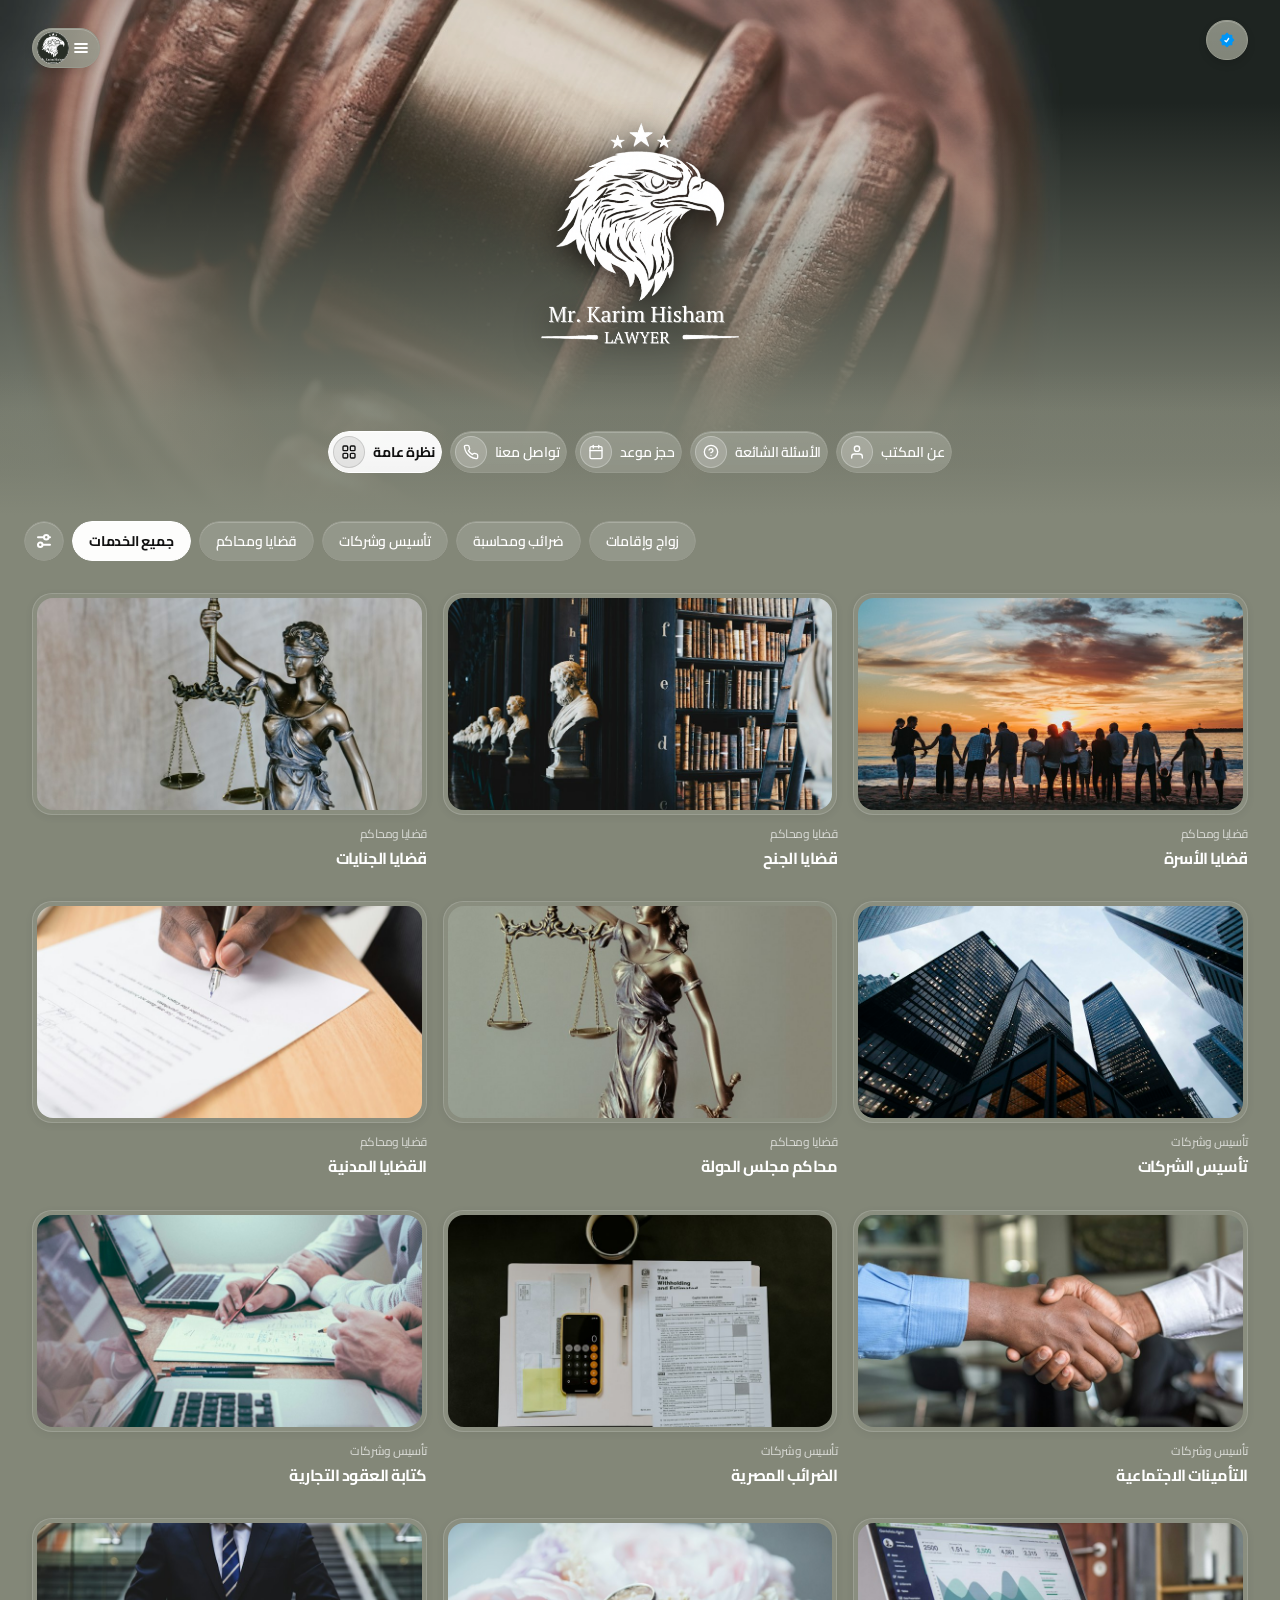
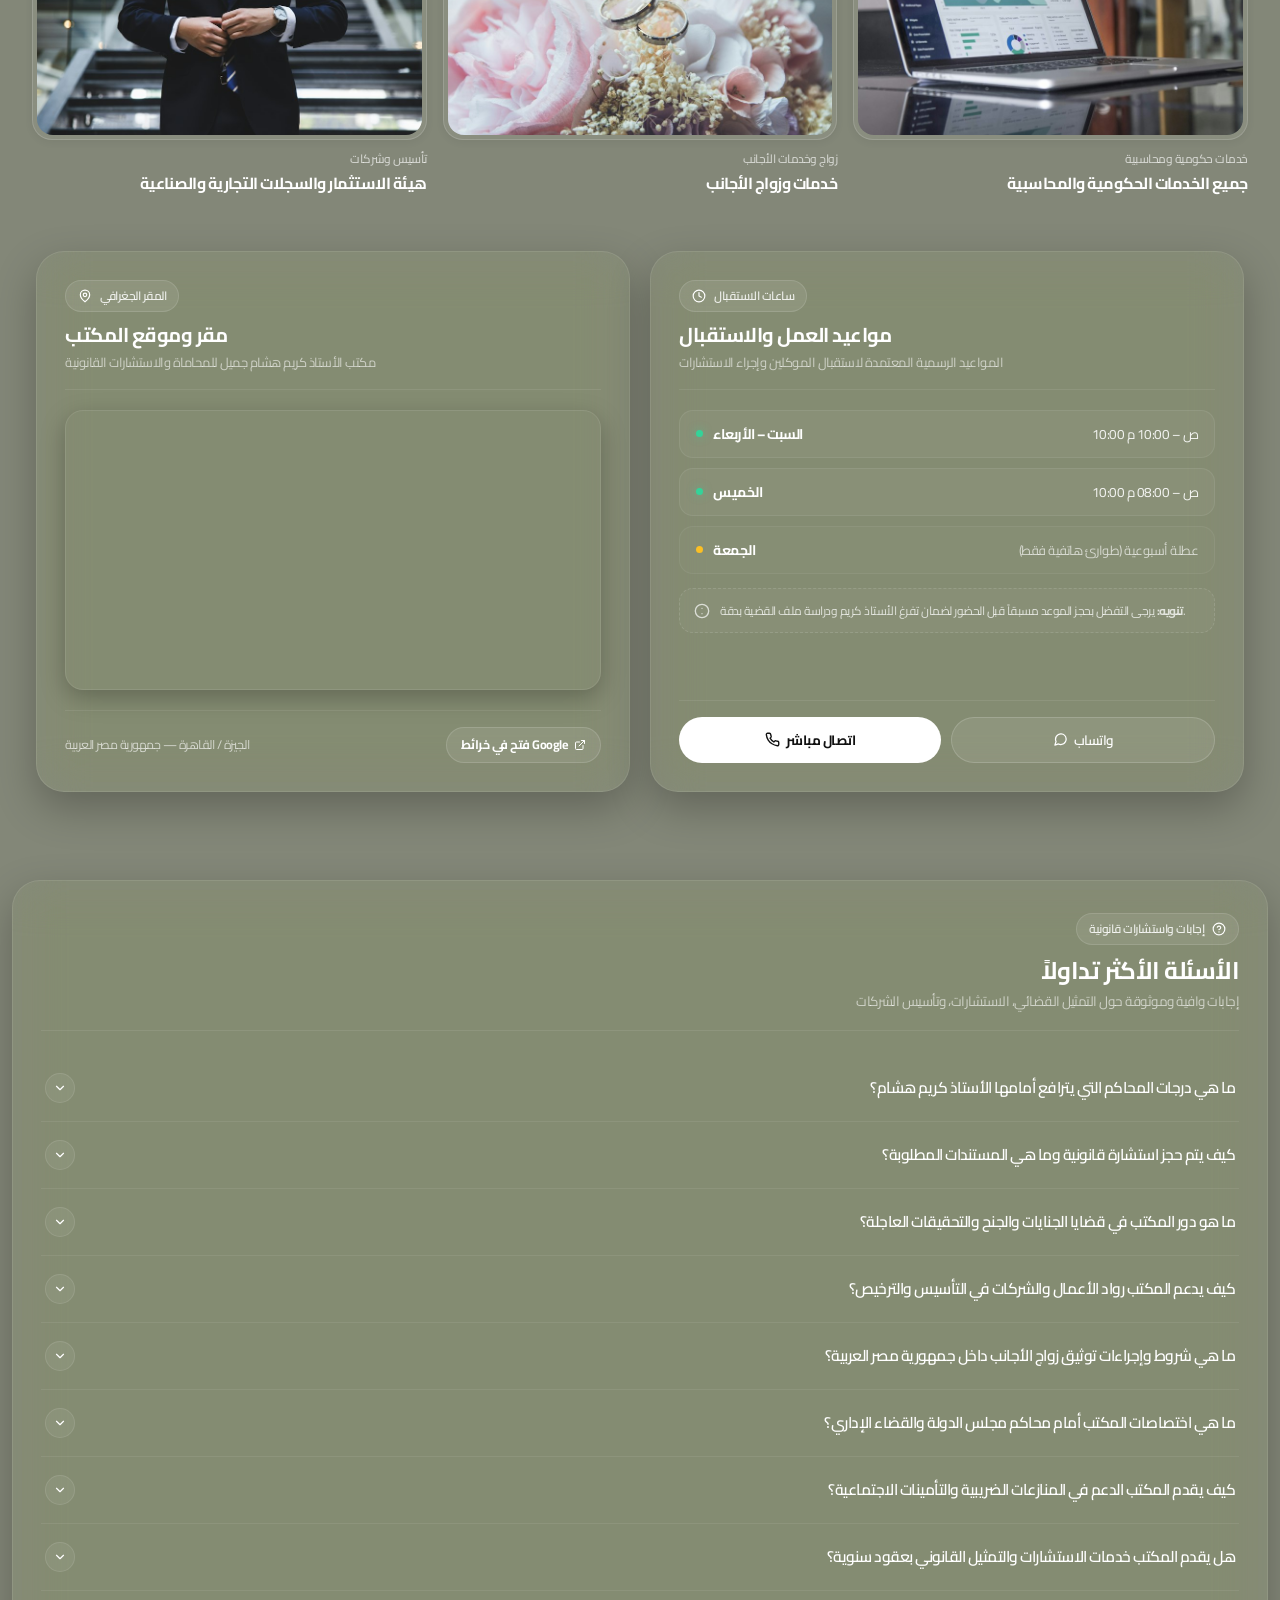
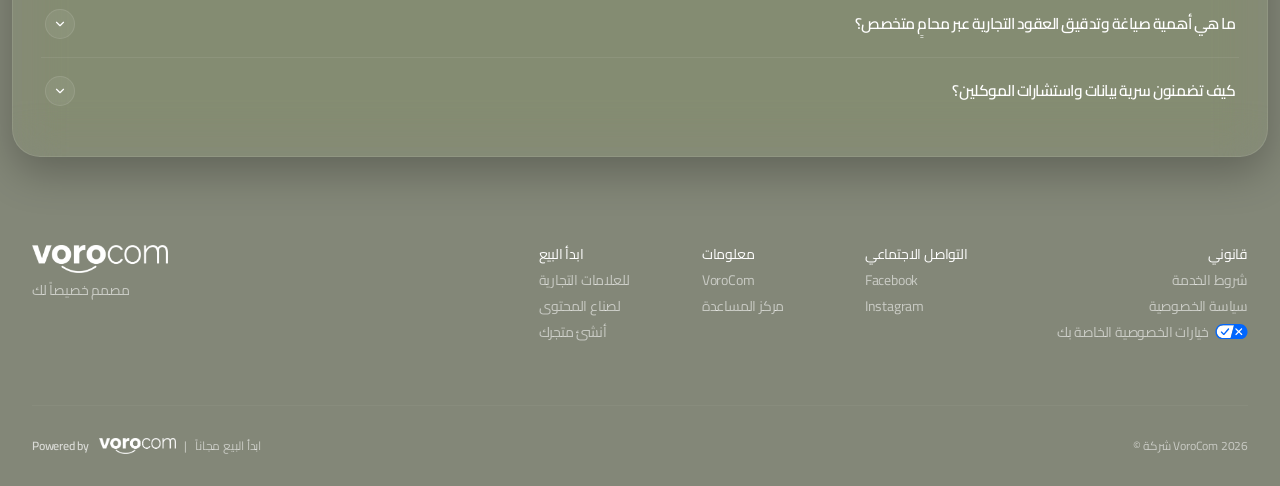
==== commit 0bb23c2c: "fix(mobile): align phone footer strictly to the right via CSS media query without affecting desktop" ====
--- a/shop.com/m/comfrt.html
+++ b/shop.com/m/comfrt.html
@@ -26,7 +26,7 @@
 /* Store screen & Footer styling */
 [data-testid="store-screen-v2"] {
   border-radius: 28px !important;
-  overflow: hidden !important;
+  overflow: visible !important;
 }
 
 footer[data-testid="footer"],
@@ -34,6 +34,52 @@
   background-color: transparent !important;
   padding-top: 48px !important;
 }
+
+@media (max-width: 767px) {
+  footer[data-testid="footer"],
+  [data-testid="footer"] {
+    direction: rtl !important;
+    text-align: right !important;
+    padding-left: 20px !important;
+    padding-right: 20px !important;
+    padding-bottom: 56px !important;
+    background-color: #838778 !important;
+  }
+  footer[data-testid="footer"] .lg\:w-5\/12 {
+    text-align: right !important;
+  }
+  footer[data-testid="footer"] .lg\:w-5\/12 img {
+    margin-right: 0 !important;
+    margin-left: auto !important;
+    display: block !important;
+  }
+  footer[data-testid="footer"] .lg\:w-5\/12 p {
+    margin-right: 0 !important;
+    text-align: right !important;
+  }
+  footer[data-testid="footer"] nav {
+    direction: rtl !important;
+    text-align: right !important;
+    max-width: 100% !important;
+  }
+  footer[data-testid="footer"] nav p,
+  footer[data-testid="footer"] nav a {
+    text-align: right !important;
+    direction: rtl !important;
+  }
+  footer[data-testid="footer"] [data-testid="sub-footer"] {
+    direction: rtl !important;
+    text-align: right !important;
+  }
+  footer[data-testid="footer"] [data-testid="sub-footer"] .flex-row {
+    direction: rtl !important;
+    justify-content: flex-start !important;
+  }
+  footer[data-testid="footer"] [data-testid="sub-footer"] p {
+    text-align: right !important;
+  }
+}
+
 
 /* Remove white background on parent wrapper */
 [data-id="content-wrapper-root"] > div:nth-child(2) {
@@ -203,6 +249,12 @@
   height: 0 !important;
 }
 
+/* Sticky Navigation bar spacing for mobile: prevent collision with sticky menu button */
+@media (max-width: 1023px) {
+  [data-testid="store-navigation-container"] {
+    padding-left: 56px !important;
+  }
+}
 
 /* Mobile Hero Center Logo: Slightly smaller on phone so pills do not overlap */
 @media (max-width: 639px) {
@@ -869,9 +921,9 @@
   </div>
 </div>
 <div class="w-full lg:grid lg:grid-cols-[4.75rem_1fr] lg:bg-bg"><div class="pointer-events-auto fixed bottom-0 z-40 w-full rounded-[28px_28px_0_0] max-lg:z-[60] max-lg:border-[0.5px] max-lg:border-border-image max-lg:bg-bg-fill max-lg:shadow-[0_2px_16px_0_rgba(0,0,0,0.08)] lg:sticky lg:top-0 lg:h-screen lg:hover:z-[60]" data-testid="HeaderWrapper" style="view-transition-name:header-wrapper"><div class="relative h-full"><header class="relative mx-auto my-space-0 h-full max-w-largePageWidth py-space-12 transition-all max-lg:px-space-16 lg:py-space-20" data-testid="header"><div class="flex h-full items-center justify-center max-lg:gap-space-20 lg:flex-col lg:justify-between"><div class="flex h-space-32 w-space-32 items-center justify-center gap-space-40 max-lg:hidden lg:flex-col transition-scale duration-300 ease-in-out hover:scale-105 relative p-space-8"><a data-discover="true" data-testid="ShopLogoLink" href="https://vorocom.com" rel="noopener noreferrer" style="display:flex;align-items:center;justify-content:center;" target="_blank" title="VoroCom"><img alt="VoroCom" src="/assets/vorocom_logo.png" style="max-height:22px;max-width:38px;object-fit:contain;"/></a></div><div class="pointer-events-none flex items-center gap-space-20 lg:flex-col lg:[&amp;:hover_[data-tooltip]]:visible lg:[&amp;:hover_[data-tooltip]]:[transition:opacity_150ms_0ms,visibility_150ms_800ms]"><div class="pointer-events-auto relative flex items-center lg:[&amp;:hover&gt;[data-tooltip]]:opacity-100 lg:[&amp;:hover&gt;[data-tooltip]]:[transition:opacity_150ms_0ms,visibility_150ms_0ms]"><a aria-label="الرئيسية" class="transition relative flex items-center justify-center active:scale-[0.96] p-space-12 opacity-35 hover:opacity-100 hover:scale-105" data-discover="true" data-testid="HeaderLink-Home" href="/?_m_home=1"><svg class="text-text-fixed-dark" data-testid="icon-home-filled" fill="none" height="24" stroke="none" style="width:24px;height:24px" viewbox="0 0 24 24" width="24" xmlns="http://www.w3.org/2000/svg"><path d="M12.4919 1.79131C12.1691 1.70937 11.8309 1.70937 11.508 1.79131C11.1337 1.88631 10.813 2.11797 10.5574 2.30261L10.4865 2.35369L1.91784 8.48811C1.46877 8.8096 1.36536 9.43427 1.68685 9.88333C2.00834 10.3324 2.633 10.4358 3.08207 10.1143L3.99997 9.45718L3.99997 15.2413C3.99995 16.0463 3.99994 16.7106 4.04416 17.2518C4.09009 17.8139 4.18865 18.3306 4.43594 18.816C4.81944 19.5686 5.43136 20.1805 6.18401 20.564C6.66934 20.8113 7.18604 20.9099 7.74814 20.9558C8.28933 21 8.95368 21 9.75864 21H14.2413C15.0463 21 15.7106 21 16.2518 20.9558C16.8139 20.9099 17.3306 20.8113 17.8159 20.564C18.5686 20.1805 19.1805 19.5686 19.564 18.816C19.8113 18.3306 19.9098 17.8139 19.9558 17.2518C20 16.7106 20 16.0463 20 15.2413V9.45718L20.9179 10.1143C21.3669 10.4358 21.9916 10.3324 22.3131 9.88333C22.6346 9.43427 22.5312 8.8096 22.0821 8.48811L13.5135 2.35369L13.4425 2.30261C13.187 2.11797 12.8663 1.88631 12.4919 1.79131Z" fill="currentColor"></path></svg></a><div aria-hidden="true" class="pointer-events-none invisible absolute left-[calc(100%+6px)] flex flex-col items-center justify-center rounded-full border-[0.5px] border-border-image bg-bg-fill p-space-4 px-space-10 whitespace-nowrap opacity-0 shadow-s max-lg:hidden lg:[transition:opacity_150ms_0ms,visibility_150ms_0ms]" data-tooltip="true"><p class="font-caption text-caption">الرئيسية</p></div></div><div class="pointer-events-auto relative flex items-center lg:[&amp;:hover&gt;[data-tooltip]]:opacity-100 lg:[&amp;:hover&gt;[data-tooltip]]:[transition:opacity_150ms_0ms,visibility_150ms_0ms]"><a aria-label="استكشف" class="transition relative flex items-center justify-center active:scale-[0.96] p-space-12 opacity-35 hover:opacity-100 hover:scale-105" data-discover="true" data-testid="HeaderLink-Explore" href="/categories"><svg class="text-text-fixed-dark" data-testid="icon-grid-filled" fill="none" height="24" stroke="none" style="width:24px;height:24px" viewbox="0 0 24 24" width="24" xmlns="http://www.w3.org/2000/svg"><path d="M4.28174 11.1675C3.5083 11.1675 2.92822 10.9777 2.5415 10.5981C2.16195 10.2114 1.97217 9.61702 1.97217 8.81494V4.32471C1.97217 3.52979 2.16195 2.93896 2.5415 2.55225C2.92822 2.16553 3.5083 1.97217 4.28174 1.97217H8.84717C9.62061 1.97217 10.2007 2.16553 10.5874 2.55225C10.9741 2.93896 11.1675 3.52979 11.1675 4.32471V8.81494C11.1675 9.61702 10.9741 10.2114 10.5874 10.5981C10.2007 10.9777 9.62061 11.1675 8.84717 11.1675H4.28174ZM15.1528 11.1675C14.3794 11.1675 13.7993 10.9777 13.4126 10.5981C13.0259 10.2114 12.8325 9.61702 12.8325 8.81494V4.32471C12.8325 3.52979 13.0259 2.93896 13.4126 2.55225C13.7993 2.16553 14.3794 1.97217 15.1528 1.97217H19.7183C20.4917 1.97217 21.0682 2.16553 21.4478 2.55225C21.8345 2.93896 22.0278 3.52979 22.0278 4.32471V8.81494C22.0278 9.61702 21.8345 10.2114 21.4478 10.5981C21.0682 10.9777 20.4917 11.1675 19.7183 11.1675H15.1528ZM4.28174 22.0278C3.5083 22.0278 2.92822 21.8345 2.5415 21.4478C2.16195 21.0682 1.97217 20.4774 1.97217 19.6753V15.1958C1.97217 14.4009 2.16195 13.8101 2.5415 13.4233C2.92822 13.0366 3.5083 12.8433 4.28174 12.8433H8.84717C9.62061 12.8433 10.2007 13.0366 10.5874 13.4233C10.9741 13.8101 11.1675 14.4009 11.1675 15.1958V19.6753C11.1675 20.4774 10.9741 21.0682 10.5874 21.4478C10.2007 21.8345 9.62061 22.0278 8.84717 22.0278H4.28174ZM15.1528 22.0278C14.3794 22.0278 13.7993 21.8345 13.4126 21.4478C13.0259 21.0682 12.8325 20.4774 12.8325 19.6753V15.1958C12.8325 14.4009 13.0259 13.8101 13.4126 13.4233C13.7993 13.0366 14.3794 12.8433 15.1528 12.8433H19.7183C20.4917 12.8433 21.0682 13.0366 21.4478 13.4233C21.8345 13.8101 22.0278 14.4009 22.0278 15.1958V19.6753C22.0278 20.4774 21.8345 21.0682 21.4478 21.4478C21.0682 21.8345 20.4917 22.0278 19.7183 22.0278H15.1528Z" fill="black"></path></svg></a><div aria-hidden="true" class="pointer-events-none invisible absolute left-[calc(100%+6px)] flex flex-col items-center justify-center rounded-full border-[0.5px] border-border-image bg-bg-fill p-space-4 px-space-10 whitespace-nowrap opacity-0 shadow-s max-lg:hidden lg:[transition:opacity_150ms_0ms,visibility_150ms_0ms]" data-tooltip="true"><p class="font-caption text-caption">استكشف</p></div></div><div class="pointer-events-auto relative flex items-center lg:[&amp;:hover&gt;[data-tooltip]]:opacity-100 lg:[&amp;:hover&gt;[data-tooltip]]:[transition:opacity_150ms_0ms,visibility_150ms_0ms]"><a aria-label="عرض السلة" class='transition relative grid place-items-center justify-center active:[transform:scale(0.96)] p-space-12 rounded-full before:absolute before:inset-0 before:scale-50 before:rounded-full before:bg-bg-fill-brand before:opacity-0 before:shadow-l before:transition-all before:duration-100 before:ease-in-out before:content-[""] opacity-35 hover:[transform:scale(1.05)] hover:opacity-100' data-discover="true" data-testid="cart-indicator" href="/cart"><svg class="relative col-start-1 row-start-1 text-text-fixed-dark" data-testid="icon-cart-filled" fill="none" height="24" stroke="none" style="width:24px;height:24px" viewbox="0 0 24 24" width="24" xmlns="http://www.w3.org/2000/svg"><path d="M7.2207 20.0986C8.244 20.0988 9.07399 20.9289 9.07422 21.9521C9.0741 22.9755 8.24407 23.8055 7.2207 23.8057C6.1974 23.8055 5.36731 22.9755 5.36719 21.9521C5.36742 20.9289 6.19747 20.0988 7.2207 20.0986ZM17.7764 20.0986C18.7997 20.0988 19.6297 20.9289 19.6299 21.9521C19.6298 22.9755 18.7997 23.8055 17.7764 23.8057C16.7531 23.8055 15.923 22.9755 15.9229 21.9521C15.9231 20.9289 16.7531 20.0988 17.7764 20.0986ZM4.34082 1.19824C4.78369 1.23766 5.15287 1.56749 5.23535 2.01172L5.88672 5.52441H19.5928C20.8152 5.52463 21.7515 6.61231 21.5703 7.82129L20.502 14.9443C20.2083 16.9022 18.5265 18.3512 16.5469 18.3516H9.5918C7.66976 18.3516 6.01889 16.9841 5.66113 15.0957L4.07324 6.71094L4.07227 6.70703L3.41992 3.19434H1.00391C0.451621 3.19434 0.00390625 2.74662 0.00390625 2.19434C0.00390625 1.64205 0.451621 1.19434 1.00391 1.19434H4.25195L4.34082 1.19824Z" fill="currentColor"></path></svg></a><div aria-hidden="true" class="pointer-events-none invisible absolute left-[calc(100%+6px)] flex flex-col items-center justify-center rounded-full border-[0.5px] border-border-image bg-bg-fill p-space-4 px-space-10 whitespace-nowrap opacity-0 shadow-s max-lg:hidden lg:[transition:opacity_150ms_0ms,visibility_150ms_0ms]" data-tooltip="true"><p class="font-caption text-caption">عرض السلة</p></div></div><div class="pointer-events-auto relative flex items-center lg:[&amp;:hover&gt;[data-tooltip]]:opacity-100 lg:[&amp;:hover&gt;[data-tooltip]]:[transition:opacity_150ms_0ms,visibility_150ms_0ms]"><a aria-label="العروض" class="transition relative flex items-center justify-center active:scale-[0.96] p-space-12 opacity-35 hover:opacity-100 hover:scale-105" data-discover="true" data-testid="HeaderLink-Deals" href="/offers"><svg class="text-text-fixed-dark" data-testid="icon-tag-filled" fill="none" height="24" stroke="none" style="width:24px;height:24px" viewbox="0 0 24 24" width="24" xmlns="http://www.w3.org/2000/svg"><path d="M10.6719 2C11.4674 2.00008 12.2304 2.31637 12.793 2.87891L20.793 10.8789C21.9643 12.0504 21.9643 13.9496 20.793 15.1211L15.1211 20.793C13.9496 21.9643 12.0504 21.9643 10.8789 20.793L2.87891 12.793C2.31637 12.2304 2.00008 11.4674 2 10.6719V6.32812C2.00008 5.53258 2.31637 4.76957 2.87891 4.20703L4.20703 2.87891C4.76957 2.31637 5.53258 2.00008 6.32812 2H10.6719ZM8 6C6.89543 6 6 6.89543 6 8C6 9.10457 6.89543 10 8 10C9.10457 10 10 9.10457 10 8C10 6.89543 9.10457 6 8 6Z" fill="currentColor"></path></svg></a><div aria-hidden="true" class="pointer-events-none invisible absolute left-[calc(100%+6px)] flex flex-col items-center justify-center rounded-full border-[0.5px] border-border-image bg-bg-fill p-space-4 px-space-10 whitespace-nowrap opacity-0 shadow-s max-lg:hidden lg:[transition:opacity_150ms_0ms,visibility_150ms_0ms]" data-tooltip="true"><p class="font-caption text-caption">العروض</p></div></div><div class="max-lg:hidden pointer-events-auto relative flex items-center lg:[&amp;:hover&gt;[data-tooltip]]:opacity-100 lg:[&amp;:hover&gt;[data-tooltip]]:[transition:opacity_150ms_0ms,visibility_150ms_0ms]"><a aria-label="الطلبات" class="transition relative flex items-center justify-center active:scale-[0.96] p-space-12 opacity-35 hover:opacity-100 hover:scale-105" data-discover="true" data-testid="HeaderLink-Orders" href="/orders"><svg class="text-text-fixed-dark" data-testid="icon-order-filled" fill="none" height="24" stroke="none" style="width:24px;height:24px" viewbox="0 0 24 24" width="24" xmlns="http://www.w3.org/2000/svg"><path d="M15.9297 3C16.9327 3.00002 17.8694 3.50136 18.4258 4.33594L20.4961 7.44141C20.8246 7.93419 21 8.51322 21 9.10547V17C21 19.2091 19.2091 21 17 21H7C4.79086 21 3 19.2091 3 17V9.10547C3.00002 8.51322 3.17539 7.93419 3.50391 7.44141L5.57422 4.33594C6.13061 3.50136 7.06727 3.00002 8.07031 3H15.9297ZM12 4C11.4477 4 11 4.44772 11 5V8H6C5.44772 8 5 8.44772 5 9C5 9.55228 5.44772 10 6 10H18C18.5523 10 19 9.55228 19 9C19 8.44772 18.5523 8 18 8H13V5C13 4.44772 12.5523 4 12 4Z" fill="currentColor"></path></svg></a><div aria-hidden="true" class="pointer-events-none invisible absolute left-[calc(100%+6px)] flex flex-col items-center justify-center rounded-full border-[0.5px] border-border-image bg-bg-fill p-space-4 px-space-10 whitespace-nowrap opacity-0 shadow-s max-lg:hidden lg:[transition:opacity_150ms_0ms,visibility_150ms_0ms]" data-tooltip="true"><p class="font-caption text-caption">الطلبات</p></div></div></div><div class="flex items-center gap-space-8 lg:flex-col"><div class="transition-scale duration-300 ease-in-out hover:scale-105 relative p-space-8"><a data-discover="true" href="/account"><div class="rounded-radius-max hover:shadow-s"><div class="relative flex items-center justify-center overflow-hidden text-text-fixed-light rounded-radius-max after:pointer-events-none after:absolute after:inset-0 after:rounded-[inherit] after:border-[0.5px] after:border-solid after:border-border-image size-space-32" data-testid="avatar" style="background-color:var(--bg-fill-fixed-light);background-image:radial-gradient(ellipse 80% 80% at 23.9% 18.8%, rgba(247, 245, 255, 0.36708) 0%, rgba(247, 245, 255, 0.3382) 12.5%, rgba(247, 245, 255, 0.2793) 25%, rgba(247, 245, 255, 0.19456) 37.5%, rgba(247, 245, 255, 0.1083) 50%, rgba(247, 245, 255, 0.04598) 62.5%, rgba(247, 245, 255, 0.01482) 75%, rgba(247, 245, 255, 0.00342) 87.5%, rgba(247, 245, 255, 0.00076) 100%), linear-gradient(rgba(156, 131, 248, 0.8), rgba(156, 131, 248, 0.8))"><span class="relative text-center font-bodyTitleLarge text-bodyTitleLarge">A</span></div></div></a></div></div></div></header></div></div><div class="relative col-start-2 row-start-1 w-full lg:max-w-[calc(100vw-4.75rem)] lg:p-space-8 lg:pl-0" data-id="content-wrapper-root"><div class="w-full relative min-h-full overflow-x-clip lg:bg-bg-fill"><div class="z-10 h-fit overflow-hidden"></div><div class="fixed bottom-space-36 z-[50] flex justify-center lg:pointer-events-none lg:right-space-8 lg:left-[4.75rem]" data-testid="bottom-omnibox-container"><div class="pointer-events-auto relative w-full max-w-[600px] lg:pointer-events-none"><div class="relative"><div class="relative lg:block lg:w-full lg:h-[64px] lg:pointer-events-none lg:mx-auto lg:max-w-[512px] lg:transition-[max-width] lg:duration-[320ms] lg:ease-[cubic-bezier(.2,0,0,1)]"><div class="group rounded-[32px] outline-hidden lg:pointer-events-auto lg:absolute p-space-12 lg:p-space-12 lg:w-full lg:transition-[height,max-height,box-shadow] lg:duration-[320ms] lg:ease-[cubic-bezier(.2,0,0,1)] lg:overflow-hidden lg:[box-shadow:0px_0px_1px_0px_rgba(0,0,0,0.12),0px_12px_64px_0px_rgba(0,0,0,0.2)] lg:bg-bg-overlay-fixed-light-75 lg:backdrop-blur-lg lg:max-h-[45dvh] lg:bottom-0" data-testid="omnibox-container" style="--omnibox-collapsed-agent-height:160px"><div class="relative overflow-hidden bg-[rgba(255,255,255,0.9)] backdrop-blur-[10px] lg:bg-transparent lg:backdrop-blur-none _agentPreviewContent_18dsa_2" data-testid="typeahead-content-container"><div class="relative z-10 h-auto w-full lg:h-fit lg:max-h-[calc(45dvh-88px)] scrollbar-hide overflow-y-auto overscroll-contain" data-testid="typeahead-content-scrollable-container" style="height:0;mask-image:linear-gradient(to bottom, black 0%, black 100%);-webkit-mask-image:linear-gradient(to bottom, black 0%, black 100%)"><div class="h-auto min-h-0 w-full lg:h-fit lg:overflow-hidden"></div></div></div><div class="hidden lg:block" data-search-mobile-state="closed" data-testid="omnibox-search-shell"><form><div class="flex flex-row gap-space-16 bg-bg-fill lg:bottom-none lg:opacity-100 rounded-[32px] lg:!bg-transparent lg:shadow-none lg:p-space-0 lg:inset-x-space-8 lg:block p-space-8 shadow-m"><div class="flex w-full flex-col"><div class="relative flex w-full flex-col items-center lg:min-h-space-40"><textarea aria-label="Search products and stores" autocomplete="off" class="scrollbar-hide max-h-[90px] min-h-space-40 w-full resize-none overflow-y-auto bg-transparent py-space-8 text-bodyLarge text-text outline-hidden placeholder:text-left placeholder:text-text-tertiary placeholder:overflow-hidden placeholder:text-ellipsis placeholder:whitespace-nowrap pr-space-16 lg:pr-[50px] pl-space-16" data-testid="search-input" enterkeyhint="search" maxlength="2048" name="search" placeholder="What are you shopping for today?" role="searchbox" rows="1"></textarea><div class="z-10 flex w-full justify-end h-space-40 items-end gap-space-8 lg:absolute lg:bottom-0 lg:right-0 lg:w-auto"><button aria-label="مسح البحث" class="group flex h-space-40 items-center justify-center rounded-radius-max px-space-10 transition-[background-color,box-shadow] duration-[320ms] ease-[cubic-bezier(.2,0,0,1)] cursor-not-allowed bg-bg-overlay-fixed-dark-04 shadow-none active:scale-100" data-testid="search-submit-button" disabled="" type="button"><svg class="transition-colors duration-[320ms] ease-[cubic-bezier(.2,0,0,1)] text-text-tertiary hidden lg:block" data-testid="icon-arrow-right" fill="none" height="24" stroke="none" style="width:20px;height:20px" viewbox="0 0 24 24" width="24" xmlns="http://www.w3.org/2000/svg"><path d="m14 6 6 6m0 0-6 6m6-6H4" stroke="currentColor" stroke-linecap="round" stroke-linejoin="round" stroke-width="2.67"></path></svg><svg class="text-text-tertiary block lg:hidden" data-testid="icon-arrow-up" fill="none" height="24" stroke="none" style="width:20px;height:20px" viewbox="0 0 24 24" width="24" xmlns="http://www.w3.org/2000/svg"><path d="m6 10 6-6m0 0 6 6m-6-6v16" stroke="currentColor" stroke-linecap="round" stroke-linejoin="round" stroke-width="2.67"></path></svg></button></div></div></div></div></form></div></div></div></div></div></div><div class="relative lg:in-data-navigation-overlay:-ml-(--nav-content-offset) lg:in-data-navigation-overlay:pl-(--nav-content-offset)" data-testid="store-screen-v2" style="background-color:#838778FF"><div class="dark"></div><div class="sticky top-0 left-0 mb-[-200px] w-full md:mb-[max(-600px,-55vh)] lg:in-data-navigation-overlay:-ml-(--nav-content-offset) lg:in-data-navigation-overlay:w-[calc(100%+var(--nav-content-offset))] pt-space-20" data-testid="store-header-background"><div class="transition-all duration-300 opacity-100"><div class="h-[200px] max-h-[600px] w-full md:h-[55vh]"><div class="absolute inset-0"><div class="ml-auto flex h-full" data-testid="store-media-background"><div class="relative flex w-full md:overflow-hidden"><img alt="مكتب الأستاذ كريم هشام جميل - المحامي بالاستئناف" class="absolute size-full object-cover" data-testid="image" fetchpriority="high" loading="eager" sizes="100vw" src="/assets/hero_options/option1_architecture.jpg" srcset="/assets/hero_options/option1_architecture.jpg 800w, /assets/hero_options/option1_architecture.jpg 1600w" style="background-size:cover; object-position: center;"/><div class="absolute size-full transform-gpu bg-bg-overlay-fixed-dark-40 hidden" data-testid="store-media-scrim"></div></div></div><div aria-hidden="true" class="pointer-events-none absolute inset-0" data-testid="store-header-identity-scrim" style="background-color:color-mix(in srgb, #838778FF 20%, transparent);background-image:linear-gradient(180deg, transparent 20%, color-mix(in srgb, #838778FF 85%, transparent) 80%, color-mix(in srgb, #838778FF 85%, transparent) 100%)"></div><div aria-hidden="true" class="pointer-events-none absolute inset-0" data-testid="store-cover-fade" style="background-image:linear-gradient(180deg, transparent 72%, color-mix(in srgb, #838778FF 42%, transparent) 90.2%, #838778FF 100%)"></div></div></div></div></div><div class="dark"><div class="relative _pageLayoutMax_1vltb_1"><div class="absolute right-gutter"><button aria-label="متابَع" class="text-text hover:bg-[rgba(0,0,0,.1)] focus-visible:outline-hidden focus-visible:ring focus-visible:ring-border-input-active focus-visible:ring-offset-2 false glassy-effect text-buttonLarge font-buttonLarge rounded-radius-max min-h-space-44 p-space-12 transition active:scale-[0.99] min-w-0 px-space-12 py-[10px] relative" data-testid="follow-store-button" onclick="var b=document.getElementById('vorocom-verified-badge');if(b){b.style.display=(b.style.display==='block'?'none':'block');event.stopPropagation();}" style="min-height:40px;height:40px;background-color:hsla(76, 5.9%, 58%, 0.85);box-shadow:inset 0 1px 0 0 rgba(255, 255, 255, 0.2), 0 0 1px 0 rgba(0, 0, 0, 0.12), 0 4px 8px 0 rgba(0, 0, 0, 0.12);border:0.5px solid hsl(76, 5.9%, 58%); z-index:60;"><span class=""><svg class="text-text" data-testid="icon-checkmark-verify-filled" fill="none" height="24" stroke="none" style="width:16px;height:16px" viewBox="0 0 24 24" width="24" xmlns="http://www.w3.org/2000/svg"><circle cx="12" cy="12" r="7.5" fill="#ffffff"/><path clip-rule="evenodd" d="M11.2929 1.29289C11.6834 0.902369 12.3166 0.902369 12.7071 1.29289L15.4142 4H19C19.5523 4 20 4.44772 20 5V8.58579L22.7071 11.2929C23.0976 11.6834 23.0976 12.3166 22.7071 12.7071L20 15.4142V19C20 19.5523 19.5523 20 19 20H15.4142L12.7071 22.7071C12.3166 23.0976 11.6834 23.0976 11.2929 22.7071L8.58579 20H5C4.44772 20 4 19.5523 4 19V15.4142L1.29289 12.7071C0.902369 12.3166 0.902369 11.6834 1.29289 11.2929L4 8.58579V5C4 4.44772 4.44772 4 5 4H8.58579L11.2929 1.29289ZM15.3192 10.3235C15.6359 9.87101 15.5259 9.24748 15.0735 8.93077C14.621 8.61405 13.9975 8.72409 13.6808 9.17654L10.8198 13.2636L9.6585 12.2474C9.24287 11.8837 8.61111 11.9259 8.24742 12.3415C7.88374 12.7571 7.92586 13.3889 8.3415 13.7526L10.3415 15.5026C10.5552 15.6896 10.8384 15.7769 11.1203 15.7427C11.4023 15.7086 11.6564 15.5561 11.8192 15.3235L15.3192 10.3235Z" fill="#0095F6" fill-rule="evenodd"></path></svg></span>
-<div id="vorocom-verified-badge" class="vorocom-follow-tooltip z-[9999]" style="display:none; position:absolute; top:calc(100% + 8px); right:0; background: rgba(22, 28, 20, 0.96); backdrop-filter: blur(12px); -webkit-backdrop-filter: blur(12px); border: 1px solid rgba(255, 255, 255, 0.2); border-radius: 9999px; box-shadow: 0 8px 24px rgba(0,0,0,0.5); font-family: 'Cairo', sans-serif; font-weight: 700; color: #ffffff; text-align: center; white-space: nowrap;">
-<span class="badge-text-desktop" style="font-size: 13px; padding: 8px 14px;">هذا النشاط التجاري موثق ومُعتمد من قبل VoroCom</span>
-<span class="badge-text-mobile" style="font-size: 11.5px; padding: 6px 12px;">نشاط موثق ومُعتمد من VoroCom</span>
+<div id="vorocom-verified-badge" class="vorocom-follow-tooltip z-[9999]" dir="rtl" style="display:none; position:absolute; top:calc(100% + 8px); right:0; background: rgba(22, 28, 20, 0.96); backdrop-filter: blur(12px); -webkit-backdrop-filter: blur(12px); border: 1px solid rgba(255, 255, 255, 0.2); border-radius: 9999px; box-shadow: 0 8px 24px rgba(0,0,0,0.5); font-family: 'Cairo', sans-serif; font-weight: 700; color: #ffffff; text-align: center; white-space: nowrap;">
+<span class="badge-text-desktop" dir="rtl" style="font-size: 13px; padding: 8px 14px;">هذا النشاط التجاري موثق ومُعتمد من قبل <bdi dir="ltr">VoroCom</bdi></span>
+<span class="badge-text-mobile" dir="rtl" style="font-size: 11.5px; padding: 6px 12px;">نشاط موثق ومُعتمد من <bdi dir="ltr">VoroCom</bdi></span>
 <div style="position: absolute; bottom: 100%; right: 14px; border-width: 6px; border-style: solid; border-color: transparent transparent rgba(22, 28, 20, 0.96) transparent;"></div>
 </div>
 </button></div></div><div class="pointer-events-none sticky top-space-20 flex justify-between px-gutter lg:top-[28px] _pageLayoutMax_1vltb_1 z-30"><div class="flex min-w-0 flex-1 items-center gap-space-8 md:pr-0 pr-[96px]"><button aria-label="قائمة المتجر" class="text-text hover:bg-[rgba(0,0,0,.1)] focus-visible:outline-hidden focus-visible:ring focus-visible:ring-border-input-active focus-visible:ring-offset-2 false glassy-effect text-buttonLarge font-buttonLarge rounded-radius-max min-h-space-44 transition active:scale-[0.99] pointer-events-auto shrink-0 relative" data-testid="store-menu-button" style="min-height:40px;height:40px;background-color:hsla(76, 5.9%, 58%, 0.85);box-shadow:inset 0 1px 0 0 rgba(255, 255, 255, 0.2), 0 0 1px 0 rgba(0, 0, 0, 0.12), 0 4px 8px 0 rgba(0, 0, 0, 0.12);border:0.5px solid hsl(76, 5.9%, 58%)"><span class=""><div class="flex items-center gap-space-4"><div class="relative items-center overflow-hidden bg-bg-fill-fixed-light w-space-32 h-space-32 rounded-radius-max after:pointer-events-none after:absolute after:inset-0 after:rounded-[inherit] after:border after:border-border-image" data-testid="merchant-logo-container"><img alt="شعار المكتب" class="size-full object-contain p-[2px]" data-testid="merchant-logo" src="/assets/lawyer_logo.png" style="background-size:contain; background-color:#1e241c; border-radius:50%;"/><div aria-label="Comfrt" class="absolute inset-0 bg-bg-overlay-inverse-04"></div></div><svg class="text-text" data-testid="icon-hamburger-menu" fill="none" height="24" stroke="none" style="width:16px;height:16px" viewbox="0 0 24 24" width="24" xmlns="http://www.w3.org/2000/svg"><path d="M3 12H21M3 6H21M3 18H21" stroke="currentColor" stroke-linecap="round" stroke-linejoin="round" stroke-width="2.67"></path></svg></div></span></button><button aria-haspopup="dialog" aria-label="Search Comfrt" class="text-text hover:bg-[rgba(0,0,0,.1)] focus-visible:outline-hidden focus-visible:ring focus-visible:ring-border-input-active focus-visible:ring-offset-2 false glassy-effect text-buttonLarge font-buttonLarge rounded-radius-max min-h-space-44 p-space-12 transition active:scale-[0.99] pointer-events-auto md:hidden min-w-0 flex-1 px-space-12 py-space-8 text-left relative" style="min-height:40px;height:40px;background-color:hsla(76, 5.9%, 58%, 0.85);box-shadow:inset 0 1px 0 0 rgba(255, 255, 255, 0.2), 0 0 1px 0 rgba(0, 0, 0, 0.12), 0 4px 8px 0 rgba(0, 0, 0, 0.12);border:0.5px solid hsl(76, 5.9%, 58%)" type="button"><span class=""><span class="flex min-w-0 items-center gap-space-8"><svg class="shrink-0 text-text" data-testid="icon-search" fill="none" height="24" stroke="none" style="width:16px;height:16px" viewbox="0 0 24 24" width="24" xmlns="http://www.w3.org/2000/svg"><path d="M20 20L16.05 16.05M18 11C18 14.866 14.866 18 11 18C7.13401 18 4 14.866 4 11C4 7.13401 7.13401 4 11 4C14.866 4 18 7.13401 18 11Z" stroke="currentColor" stroke-linecap="round" stroke-width="2.67"></path></svg><span class="font-bodyLarge text-bodyLarge truncate text-text">ابحث في كومفرت...</span></span></span></button><div class="pointer-events-auto relative z-20 hidden shrink-0 overflow-visible transition-[width] duration-200 ease-out md:block w-[280px]" data-testid="store-header-desktop-search"><div class="flex flex-row gap-space-16"><div class="relative flex flex-1 items-center"><svg class="absolute left-[16px] text-text opacity-60 lg:left-[18px]" data-testid="icon-search" fill="none" height="24" stroke="none" style="width:20px;height:20px" viewbox="0 0 24 24" width="24" xmlns="http://www.w3.org/2000/svg"><path d="M20 20L16.05 16.05M18 11C18 14.866 14.866 18 11 18C7.13401 18 4 14.866 4 11C4 7.13401 7.13401 4 11 4C14.866 4 18 7.13401 18 11Z" stroke="currentColor" stroke-linecap="round" stroke-width="2.67"></path></svg><input aria-label="Search Comfrt" autocomplete="off" class="w-full overflow-hidden rounded-radius-28 border-1 border-border-image py-space-12 pr-space-36 pl-space-48 text-text placeholder:text-text placeholder:opacity-60 h-space-40 bg-bg-fill transition-[border-radius,background-color,width] duration-200 ease-out" data-testid="search-input" name="search" placeholder="ابحث في كومفرت..." role="searchbox" style="background-color:hsl(76, 5.9%, 58%);box-shadow:inset 0 1px 0 0 rgba(255, 255, 255, 0.2), 0 0 1px 0 rgba(0, 0, 0, 0.12), 0 4px 8px 0 rgba(0, 0, 0, 0.12)" type="search" value=""/></div></div></div></div></div><div class="relative mx-auto mt-space-16 mb-space-24 max-w-pageWidth px-space-20 sm:px-space-16 md:mb-space-40" data-header-layout="full-bleed" data-testid="store-header-content"><div class="flex flex-col gap-space-16 dark" data-testid="store-data-container"><div class="flex flex-col items-center justify-center h-[calc(25vh*.7)] md:h-[calc(50vh*.7)]" data-testid="store-data-wordmark-container"><h1 class="font-heroNormal text-heroNormal"><img alt="مكتب الأستاذ كريم هشام جميل - المحامي بالاستئناف" class="hero-center-logo object-contain" data-testid="store-data-wordmark" sizes="100vw" src="/assets/lawyer_logo.png" srcset="/assets/lawyer_logo.png 1x, /assets/lawyer_logo.png 2x" style="width:auto; height:230px; max-height:240px; max-width:420px; object-fit:contain; filter:drop-shadow(0 4px 16px rgba(0,0,0,0.85));"/></h1><div class="hidden" data-testid="shop-name-title-rating-tag-container" style="display:none !important;"><button aria-label="تقييمات" class="flex" data-testid="review-details"></button></div></div></div></div><div class="sticky top-space-20 flex justify-center overflow-visible transition-[margin-left,padding-left] duration-200 ease-out motion-reduce:transition-none lg:top-[28px] z-20" data-testid="store-navigation-container" style="margin-left:0"><div class="absolute -top-space-2 left-0 size-space-2 bg-transparent"></div><div class="scrollbar-hide flex gap-space-4 md:gap-space-8 scroll-m-space-16 overflow-x-scroll px-gutter pb-space-8 whitespace-nowrap" data-testid="store-navigation-bar">
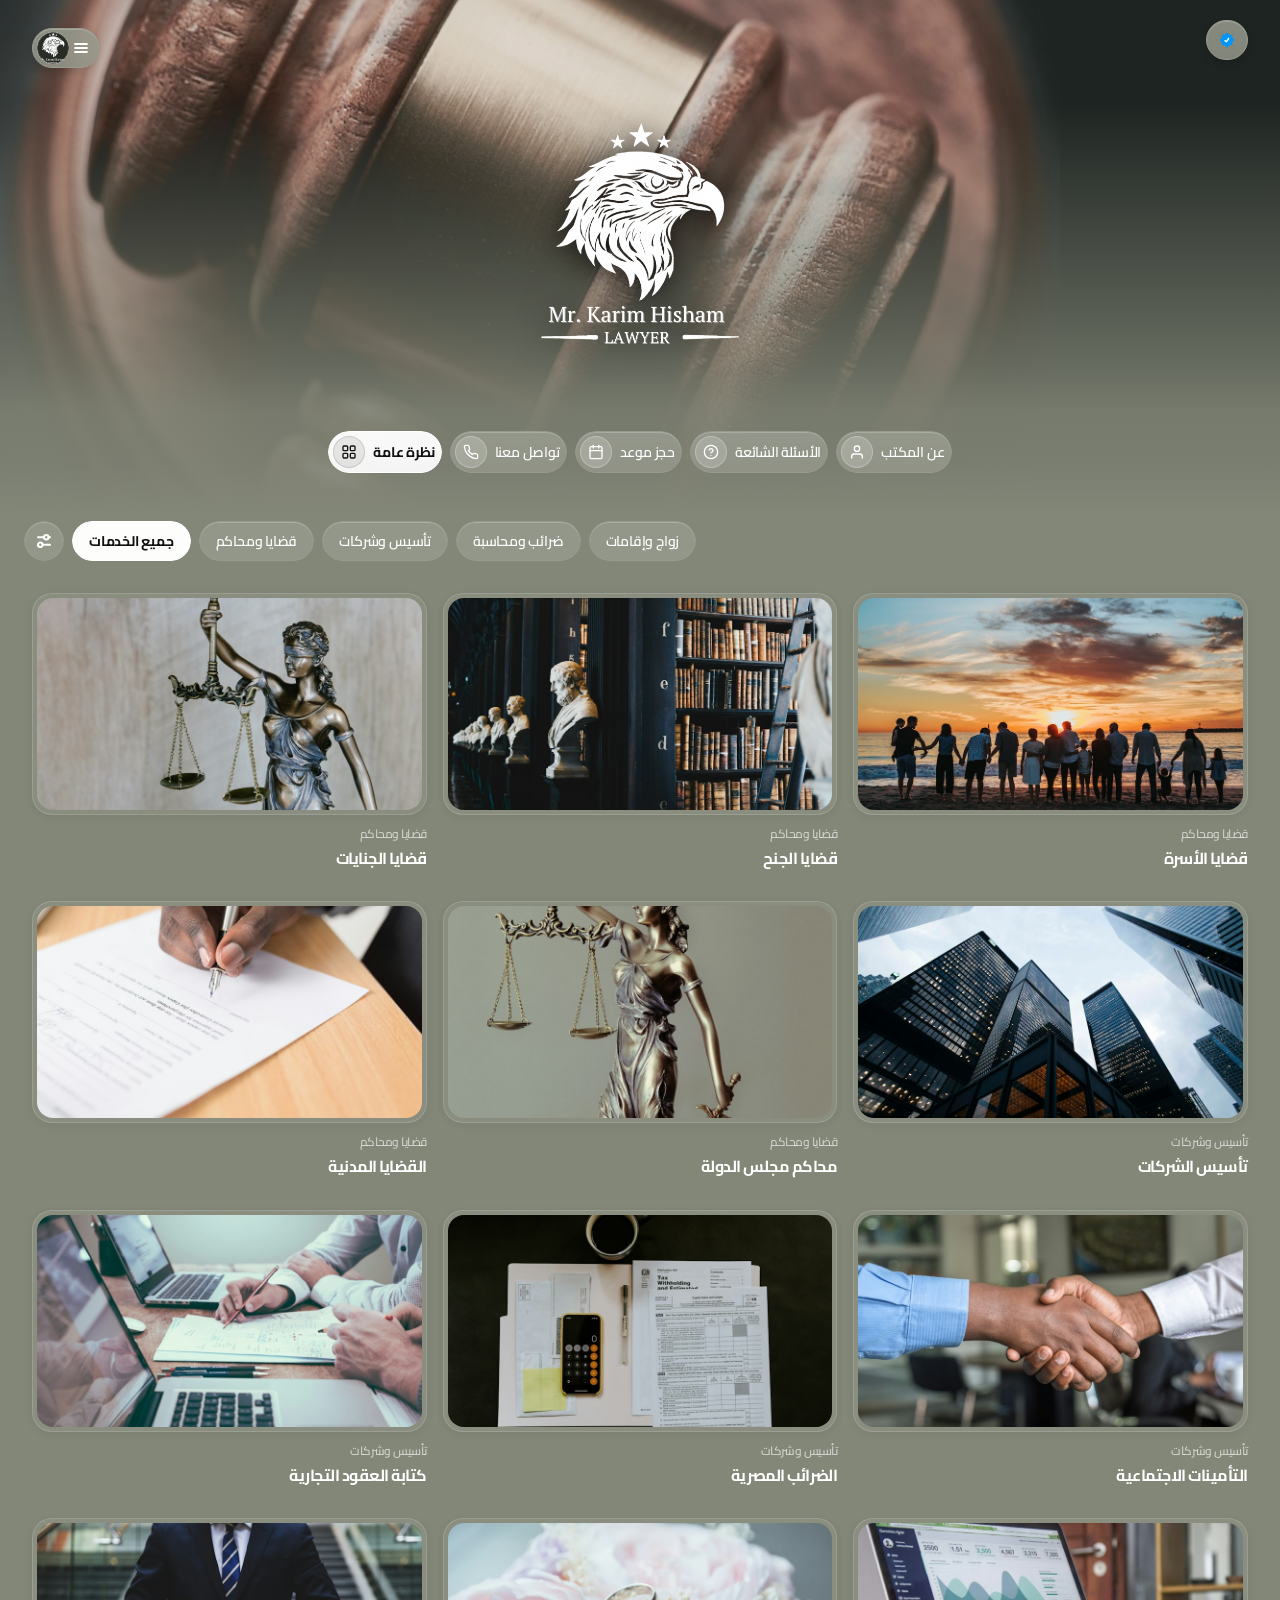
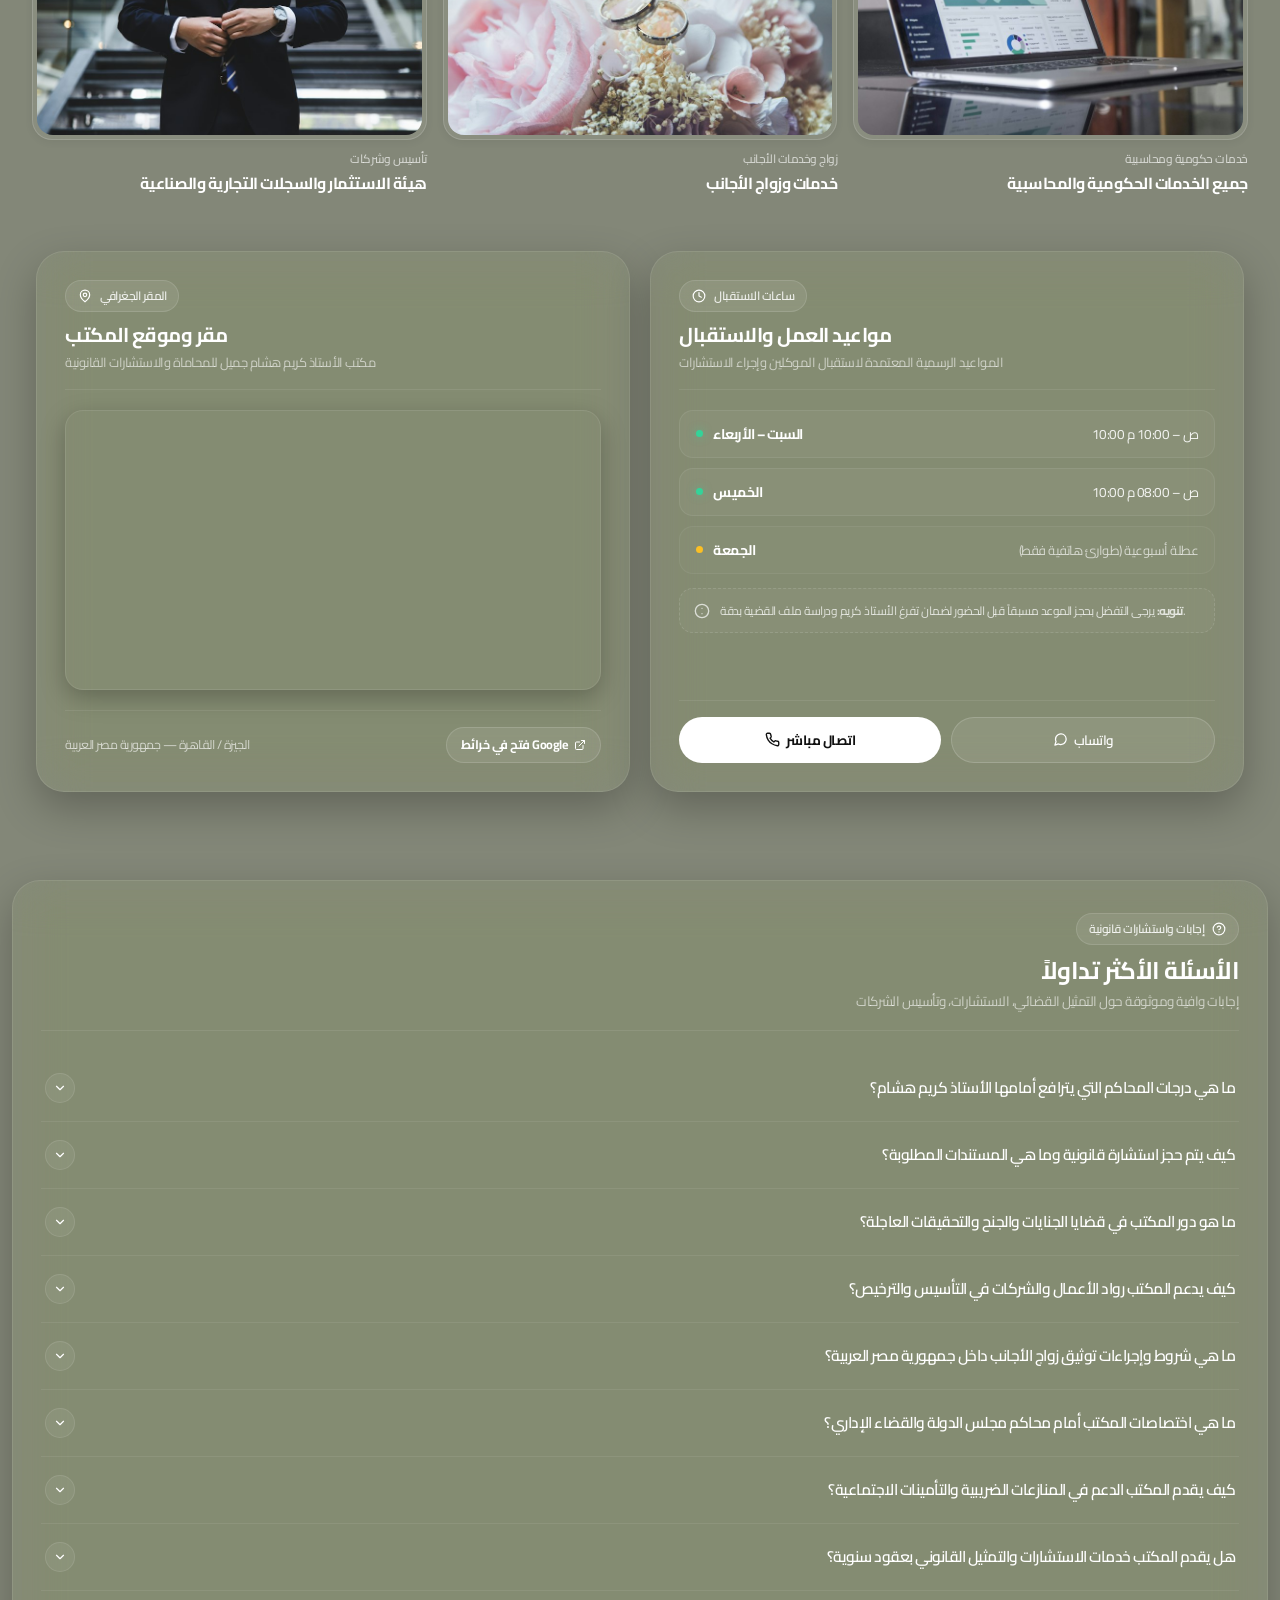
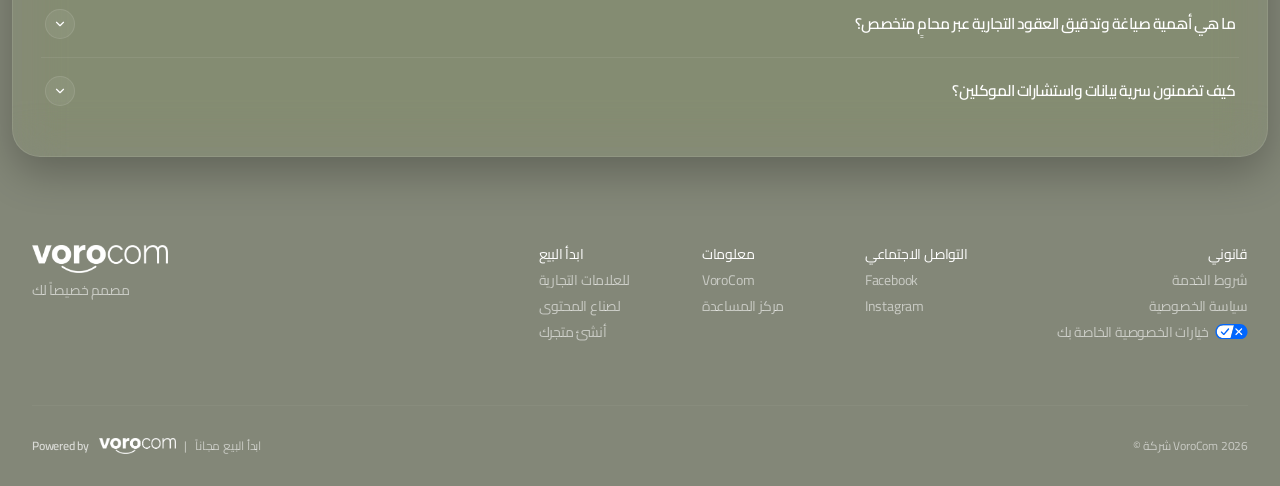
==== commit 1e06c967: "feat(branding): update website favicons with high-contrast lawyer logo badge" ====
--- a/shop.com/m/comfrt.html
+++ b/shop.com/m/comfrt.html
@@ -1,9 +1,9 @@
 <!DOCTYPE html>
 
-<html data-web-nav-update="false" dir="ltr" lang="ar"><head><meta charset="utf-8"/><meta content="width=device-width, initial-scale=1.0, maximum-scale=1" name="viewport"/><link as="image" fetchpriority="high" imagesizes="100vw" imagesrcset="/assets/hero_options/option1_architecture.jpg 800w, /assets/hero_options/option1_architecture.jpg 1600w" rel="preload"/><link as="image" href="/cdn.shopify.com/s/files/1/0569/4029/8284/files/D_1.png?v=1655843709&amp;format=webp&amp;width=64" rel="preload"/><link as="image" href="/assets/lawyer_logo.png" rel="preload"/><link as="image" href="/cdn.shopify.com/s/files/1/0569/4029/8284/files/Untitleddesign_631a1a4c-8998-43e2-821a-3f526d451959.jpg?v=1718878307&amp;width=64" rel="preload"/><link as="image" href="/cdn.shopify.com/shop-assets/shopify_brokers/comfrtclothing.myshopify.com/1778188942/BLANKETS7.jpg.jpeg?width=64" rel="preload"/><link as="image" href="/cdn.shopify.com/shop-assets/shopify_brokers/comfrtclothing.myshopify.com/1778188958/LOUNGE8.jpg.jpeg?width=64" rel="preload"/><link as="image" href="/cdn.shopify.com/shop-assets/shopify_brokers/comfrtclothing.myshopify.com/1778189032/KIDS6.jpg.jpeg?width=64" rel="preload"/><link as="image" href="/cdn.shopify.com/shop-assets/shopify_brokers/comfrtclothing.myshopify.com/1778189051/PETS5.jpg.jpeg?width=64" rel="preload"/><link href="/cdn.shopify.com" nonce="6c312e2216ff711b5c42f06c167c7d57" rel="preconnect"/><link crossorigin="anonymous" href="/cdn.shopify.com" nonce="6c312e2216ff711b5c42f06c167c7d57" rel="preconnect"/><link href="/shopify-assets.shopifycdn.com" nonce="6c312e2216ff711b5c42f06c167c7d57" rel="preconnect"/><link crossorigin="anonymous" href="/shopify-assets.shopifycdn.com" nonce="6c312e2216ff711b5c42f06c167c7d57" rel="preconnect"/><link rel="icon" type="image/png" sizes="192x192" href="/assets/favicon.png"/>
-<link rel="icon" type="image/png" sizes="32x32" href="/assets/favicon-32x32.png"/>
-<link rel="apple-touch-icon" sizes="180x180" href="/assets/favicon.png"/>
-<link rel="shortcut icon" href="/favicon.ico"/><link as="font" crossorigin="anonymous" href="/shopify-assets.shopifycdn.com/shopifycloud/shop-client/production/assets/GT-Standard-CIbduBuk.woff2" nonce="6c312e2216ff711b5c42f06c167c7d57" rel="preload" type="font/woff2"/><link as="fetch" crossorigin="anonymous" href="/shopify-assets.shopifycdn.com/shopifycloud/shop-client/production/0f5768e5d9bc8a19d837645055c9402f1961d641/locales/common/en.bec07fd7.json" rel="preload"/><title>مكتب الأستاذ كريم هشام جميل | المحامي بالاستئناف العالي ومجلس الدولة - VoroCom</title><meta content="مكتب الأستاذ كريم هشام جميل - المحامي بالاستئناف العالي ومجلس الدولة. خدمات قانونية متكاملة، تأسيس شركات، عقود تجارية، قضايا جنائية ومدنية، خدمات الأجانب، وضرائب. تطوير VoroCom." name="description"/><meta content="max-image-preview:large" name="robots"/><meta content="website" property="og:type"/><meta content="VoroCom" property="og:site_name"/><meta content="مكتب الأستاذ كريم هشام جميل | المحامي بالاستئناف العالي ومجلس الدولة" property="og:title"/><meta content="مكتب الأستاذ كريم هشام جميل - المحامي بالاستئناف العالي ومجلس الدولة. خدمات قانونية متكاملة وتأسيس شركات واستشارات أعمال." property="og:description"/><meta content="/assets/lawyer_logo.png" property="og:image"/><meta content="https://vorocom.com" property="og:url"/><meta content="@vorocom" name="twitter:site"/><meta content="851211469236686848" name="twitter:account_id"/><meta content="summary_large_image" name="twitter:card"/><meta content="@vorocom" name="twitter:creator"/><meta content="__ro0yTOmc_xRHK3YoVLhazmMwX7W283zP489VgSO3Q" name="google-site-verification"/><meta content="shopapp://m/comfrt" property="al:ios:url"/><meta content="1223471316" property="al:ios:app_store_id"/><meta content="VoroCom" property="al:ios:app_name"/><meta content="shopapp://m/comfrt" property="al:android:url"/><meta content="com.shopify.arrive" property="al:android:package"/><meta content="VoroCom" property="al:android:app_name"/><meta content="https://vorocom.com" property="al:web:url"/><link href="https://vorocom.com" rel="canonical"/><meta content="#ffffff" name="theme-color"/><link href="/shopify-assets.shopifycdn.com/shopifycloud/shop-client/production/0f5768e5d9bc8a19d837645055c9402f1961d641/assets/entry.client-Zv-dEDDt.js" nonce="6c312e2216ff711b5c42f06c167c7d57" rel="modulepreload"/><link href="/shopify-assets.shopifycdn.com/shopifycloud/shop-client/production/0f5768e5d9bc8a19d837645055c9402f1961d641/assets/rolldown-runtime-C0FnF6B9.js" nonce="6c312e2216ff711b5c42f06c167c7d57" rel="modulepreload"/><link href="/shopify-assets.shopifycdn.com/shopifycloud/shop-client/production/0f5768e5d9bc8a19d837645055c9402f1961d641/assets/react-C21x__mS.js" nonce="6c312e2216ff711b5c42f06c167c7d57" rel="modulepreload"/><link href="/shopify-assets.shopifycdn.com/shopifycloud/shop-client/production/0f5768e5d9bc8a19d837645055c9402f1961d641/assets/jsx-runtime-CSuk6psM.js" nonce="6c312e2216ff711b5c42f06c167c7d57" rel="modulepreload"/><link href="/shopify-assets.shopifycdn.com/shopifycloud/shop-client/production/0f5768e5d9bc8a19d837645055c9402f1961d641/assets/tslib.es6-D7tEFIR5.js" nonce="6c312e2216ff711b5c42f06c167c7d57" rel="modulepreload"/><link href="/shopify-assets.shopifycdn.com/shopifycloud/shop-client/production/0f5768e5d9bc8a19d837645055c9402f1961d641/assets/ApolloContext-CscDe_cl.js" nonce="6c312e2216ff711b5c42f06c167c7d57" rel="modulepreload"/><link href="/shopify-assets.shopifycdn.com/shopifycloud/shop-client/production/0f5768e5d9bc8a19d837645055c9402f1961d641/assets/ApolloClient-cmoGTjDv.js" nonce="6c312e2216ff711b5c42f06c167c7d57" rel="modulepreload"/><link href="/shopify-assets.shopifycdn.com/shopifycloud/shop-client/production/0f5768e5d9bc8a19d837645055c9402f1961d641/assets/ObservableQuery-C4uw_yqY.js" nonce="6c312e2216ff711b5c42f06c167c7d57" rel="modulepreload"/><link href="/shopify-assets.shopifycdn.com/shopifycloud/shop-client/production/0f5768e5d9bc8a19d837645055c9402f1961d641/assets/lib-BDoJG_TZ.js" nonce="6c312e2216ff711b5c42f06c167c7d57" rel="modulepreload"/><link href="/shopify-assets.shopifycdn.com/shopifycloud/shop-client/production/0f5768e5d9bc8a19d837645055c9402f1961d641/assets/ApolloLink-CJh36nAJ.js" nonce="6c312e2216ff711b5c42f06c167c7d57" rel="modulepreload"/><link href="/shopify-assets.shopifycdn.com/shopifycloud/shop-client/production/0f5768e5d9bc8a19d837645055c9402f1961d641/assets/i18next-BrogFAtw.js" nonce="6c312e2216ff711b5c42f06c167c7d57" rel="modulepreload"/><link href="/shopify-assets.shopifycdn.com/shopifycloud/shop-client/production/0f5768e5d9bc8a19d837645055c9402f1961d641/assets/react-dom-BddMPX6d.js" nonce="6c312e2216ff711b5c42f06c167c7d57" rel="modulepreload"/><link href="/shopify-assets.shopifycdn.com/shopifycloud/shop-client/production/0f5768e5d9bc8a19d837645055c9402f1961d641/assets/context-Das9iEzI.js" nonce="6c312e2216ff711b5c42f06c167c7d57" rel="modulepreload"/><link href="/shopify-assets.shopifycdn.com/shopifycloud/shop-client/production/0f5768e5d9bc8a19d837645055c9402f1961d641/assets/utils-s0xI0ykZ.js" nonce="6c312e2216ff711b5c42f06c167c7d57" rel="modulepreload"/><link href="/shopify-assets.shopifycdn.com/shopifycloud/shop-client/production/0f5768e5d9bc8a19d837645055c9402f1961d641/assets/components-D-pkByQq.js" nonce="6c312e2216ff711b5c42f06c167c7d57" rel="modulepreload"/><link href="/shopify-assets.shopifycdn.com/shopifycloud/shop-client/production/0f5768e5d9bc8a19d837645055c9402f1961d641/assets/_virtual_permissions-45_EbSPd.js" nonce="6c312e2216ff711b5c42f06c167c7d57" rel="modulepreload"/><link href="/shopify-assets.shopifycdn.com/shopifycloud/shop-client/production/0f5768e5d9bc8a19d837645055c9402f1961d641/assets/preload-helper-B7qeedMF.js" nonce="6c312e2216ff711b5c42f06c167c7d57" rel="modulepreload"/><link href="/shopify-assets.shopifycdn.com/shopifycloud/shop-client/production/0f5768e5d9bc8a19d837645055c9402f1961d641/assets/href-Dc8Pjj-5.js" nonce="6c312e2216ff711b5c42f06c167c7d57" rel="modulepreload"/><link href="/shopify-assets.shopifycdn.com/shopifycloud/shop-client/production/0f5768e5d9bc8a19d837645055c9402f1961d641/assets/featureFlagLink-CWprVA6e.js" nonce="6c312e2216ff711b5c42f06c167c7d57" rel="modulepreload"/><link href="/shopify-assets.shopifycdn.com/shopifycloud/shop-client/production/0f5768e5d9bc8a19d837645055c9402f1961d641/assets/i18nConfig-C3hTkDLn.js" nonce="6c312e2216ff711b5c42f06c167c7d57" rel="modulepreload"/><link href="/shopify-assets.shopifycdn.com/shopifycloud/shop-client/production/0f5768e5d9bc8a19d837645055c9402f1961d641/assets/performance-effect-JeGDmc-5.js" nonce="6c312e2216ff711b5c42f06c167c7d57" rel="modulepreload"/><link href="/shopify-assets.shopifycdn.com/shopifycloud/shop-client/production/0f5768e5d9bc8a19d837645055c9402f1961d641/assets/esm-BIOTnPUY.js" nonce="6c312e2216ff711b5c42f06c167c7d57" rel="modulepreload"/><link href="/shopify-assets.shopifycdn.com/shopifycloud/shop-client/production/0f5768e5d9bc8a19d837645055c9402f1961d641/assets/openTelemetry-C-b-vFUe.js" nonce="6c312e2216ff711b5c42f06c167c7d57" rel="modulepreload"/><link href="/shopify-assets.shopifycdn.com/shopifycloud/shop-client/production/0f5768e5d9bc8a19d837645055c9402f1961d641/assets/errorLogger-B35uBGb0.js" nonce="6c312e2216ff711b5c42f06c167c7d57" rel="modulepreload"/><link href="/shopify-assets.shopifycdn.com/shopifycloud/shop-client/production/0f5768e5d9bc8a19d837645055c9402f1961d641/assets/env-C6sO5k8X.js" nonce="6c312e2216ff711b5c42f06c167c7d57" rel="modulepreload"/><link href="/shopify-assets.shopifycdn.com/shopifycloud/shop-client/production/0f5768e5d9bc8a19d837645055c9402f1961d641/assets/batchMiddlewareFlush-CNbc2eXL.js" nonce="6c312e2216ff711b5c42f06c167c7d57" rel="modulepreload"/><link href="/shopify-assets.shopifycdn.com/shopifycloud/shop-client/production/0f5768e5d9bc8a19d837645055c9402f1961d641/assets/useMonorail-IjCFdpja.js" nonce="6c312e2216ff711b5c42f06c167c7d57" rel="modulepreload"/><link href="/shopify-assets.shopifycdn.com/shopifycloud/shop-client/production/0f5768e5d9bc8a19d837645055c9402f1961d641/assets/v4-D0vk04Ar.js" nonce="6c312e2216ff711b5c42f06c167c7d57" rel="modulepreload"/><link href="/shopify-assets.shopifycdn.com/shopifycloud/shop-client/production/0f5768e5d9bc8a19d837645055c9402f1961d641/assets/graphqlErrorUtils-I41fsOqp.js" nonce="6c312e2216ff711b5c42f06c167c7d57" rel="modulepreload"/><link href="/shopify-assets.shopifycdn.com/shopifycloud/shop-client/production/0f5768e5d9bc8a19d837645055c9402f1961d641/assets/logger-Be5KxVgN.js" nonce="6c312e2216ff711b5c42f06c167c7d57" rel="modulepreload"/><link href="/shopify-assets.shopifycdn.com/shopifycloud/shop-client/production/0f5768e5d9bc8a19d837645055c9402f1961d641/assets/mergeDeep-CgIrIcK7.js" nonce="6c312e2216ff711b5c42f06c167c7d57" rel="modulepreload"/><link href="/shopify-assets.shopifycdn.com/shopifycloud/shop-client/production/0f5768e5d9bc8a19d837645055c9402f1961d641/assets/defineProperty-BbfpZ9Tg.js" nonce="6c312e2216ff711b5c42f06c167c7d57" rel="modulepreload"/><link href="/shopify-assets.shopifycdn.com/shopifycloud/shop-client/production/0f5768e5d9bc8a19d837645055c9402f1961d641/assets/getAgentBridge-CDyDTLwC.js" nonce="6c312e2216ff711b5c42f06c167c7d57" rel="modulepreload"/><link href="/shopify-assets.shopifycdn.com/shopifycloud/shop-client/production/0f5768e5d9bc8a19d837645055c9402f1961d641/assets/urls-CIc3U_RE.js" nonce="6c312e2216ff711b5c42f06c167c7d57" rel="modulepreload"/><link href="/shopify-assets.shopifycdn.com/shopifycloud/shop-client/production/0f5768e5d9bc8a19d837645055c9402f1961d641/assets/chunk-RXA7UNVJ-NDkQAzfX.js" nonce="6c312e2216ff711b5c42f06c167c7d57" rel="modulepreload"/><link href="/shopify-assets.shopifycdn.com/shopifycloud/shop-client/production/0f5768e5d9bc8a19d837645055c9402f1961d641/assets/constants-C5JXivoa.js" nonce="6c312e2216ff711b5c42f06c167c7d57" rel="modulepreload"/><link href="/shopify-assets.shopifycdn.com/shopifycloud/shop-client/production/0f5768e5d9bc8a19d837645055c9402f1961d641/assets/httpStatus-DQuWILYU.js" nonce="6c312e2216ff711b5c42f06c167c7d57" rel="modulepreload"/><link href="/shopify-assets.shopifycdn.com/shopifycloud/shop-client/production/0f5768e5d9bc8a19d837645055c9402f1961d641/assets/chunk-XMWKW3W6-BIO9V_Ha.js" nonce="6c312e2216ff711b5c42f06c167c7d57" rel="modulepreload"/><link href="/shopify-assets.shopifycdn.com/shopifycloud/shop-client/production/0f5768e5d9bc8a19d837645055c9402f1961d641/assets/react-B0xMEQKV.js" nonce="6c312e2216ff711b5c42f06c167c7d57" rel="modulepreload"/><link href="/shopify-assets.shopifycdn.com/shopifycloud/shop-client/production/0f5768e5d9bc8a19d837645055c9402f1961d641/assets/languages-CbqBQnWm.js" nonce="6c312e2216ff711b5c42f06c167c7d57" rel="modulepreload"/><link href="/shopify-assets.shopifycdn.com/shopifycloud/shop-client/production/0f5768e5d9bc8a19d837645055c9402f1961d641/assets/AuthenticationProvider-B-Yrcpxk.js" nonce="6c312e2216ff711b5c42f06c167c7d57" rel="modulepreload"/><link href="/shopify-assets.shopifycdn.com/shopifycloud/shop-client/production/0f5768e5d9bc8a19d837645055c9402f1961d641/assets/captureStore-CxjsUTF1.js" nonce="6c312e2216ff711b5c42f06c167c7d57" rel="modulepreload"/><link href="/shopify-assets.shopifycdn.com/shopifycloud/shop-client/production/0f5768e5d9bc8a19d837645055c9402f1961d641/assets/types-Bl7ZDWSI.js" nonce="6c312e2216ff711b5c42f06c167c7d57" rel="modulepreload"/><link href="/shopify-assets.shopifycdn.com/shopifycloud/shop-client/production/0f5768e5d9bc8a19d837645055c9402f1961d641/assets/useRouteHandle-W2YDvMqC.js" nonce="6c312e2216ff711b5c42f06c167c7d57" rel="modulepreload"/><link href="/shopify-assets.shopifycdn.com/shopifycloud/shop-client/production/0f5768e5d9bc8a19d837645055c9402f1961d641/assets/hasUnauthorizedError-5P9j6hBX.js" nonce="6c312e2216ff711b5c42f06c167c7d57" rel="modulepreload"/><link href="/shopify-assets.shopifycdn.com/shopifycloud/shop-client/production/0f5768e5d9bc8a19d837645055c9402f1961d641/assets/root-BESXMQJ6.js" nonce="6c312e2216ff711b5c42f06c167c7d57" rel="modulepreload"/><link href="/shopify-assets.shopifycdn.com/shopifycloud/shop-client/production/0f5768e5d9bc8a19d837645055c9402f1961d641/assets/useMutation-CyiORk-y.js" nonce="6c312e2216ff711b5c42f06c167c7d57" rel="modulepreload"/><link href="/shopify-assets.shopifycdn.com/shopifycloud/shop-client/production/0f5768e5d9bc8a19d837645055c9402f1961d641/assets/useTranslation-pNNkanqr.js" nonce="6c312e2216ff711b5c42f06c167c7d57" rel="modulepreload"/><link href="/shopify-assets.shopifycdn.com/shopifycloud/shop-client/production/0f5768e5d9bc8a19d837645055c9402f1961d641/assets/reviewModalUrlState-DShFeCot.js" nonce="6c312e2216ff711b5c42f06c167c7d57" rel="modulepreload"/><link href="/shopify-assets.shopifycdn.com/shopifycloud/shop-client/production/0f5768e5d9bc8a19d837645055c9402f1961d641/assets/Section-egyVXUTs.js" nonce="6c312e2216ff711b5c42f06c167c7d57" rel="modulepreload"/><link href="/shopify-assets.shopifycdn.com/shopifycloud/shop-client/production/0f5768e5d9bc8a19d837645055c9402f1961d641/assets/useWebUserRecentSearches-BmrDZWTb.js" nonce="6c312e2216ff711b5c42f06c167c7d57" rel="modulepreload"/><link href="/shopify-assets.shopifycdn.com/shopifycloud/shop-client/production/0f5768e5d9bc8a19d837645055c9402f1961d641/assets/Feed-C4f66ooE.js" nonce="6c312e2216ff711b5c42f06c167c7d57" rel="modulepreload"/><link href="/shopify-assets.shopifycdn.com/shopifycloud/shop-client/production/0f5768e5d9bc8a19d837645055c9402f1961d641/assets/useShoppingEvents-C4kwpu_j.js" nonce="6c312e2216ff711b5c42f06c167c7d57" rel="modulepreload"/><link href="/shopify-assets.shopifycdn.com/shopifycloud/shop-client/production/0f5768e5d9bc8a19d837645055c9402f1961d641/assets/useStreamToken-bCQK_kQw.js" nonce="6c312e2216ff711b5c42f06c167c7d57" rel="modulepreload"/><link href="/shopify-assets.shopifycdn.com/shopifycloud/shop-client/production/0f5768e5d9bc8a19d837645055c9402f1961d641/assets/Omnibox-DoWvT-3Z.js" nonce="6c312e2216ff711b5c42f06c167c7d57" rel="modulepreload"/><link href="/shopify-assets.shopifycdn.com/shopifycloud/shop-client/production/0f5768e5d9bc8a19d837645055c9402f1961d641/assets/useFeatureFlag-BXNmCZ4w.js" nonce="6c312e2216ff711b5c42f06c167c7d57" rel="modulepreload"/><link href="/shopify-assets.shopifycdn.com/shopifycloud/shop-client/production/0f5768e5d9bc8a19d837645055c9402f1961d641/assets/use-hydrated-CHsfTLOs.js" nonce="6c312e2216ff711b5c42f06c167c7d57" rel="modulepreload"/><link href="/shopify-assets.shopifycdn.com/shopifycloud/shop-client/production/0f5768e5d9bc8a19d837645055c9402f1961d641/assets/Toast-B_YSIRRN.js" nonce="6c312e2216ff711b5c42f06c167c7d57" rel="modulepreload"/><link href="/shopify-assets.shopifycdn.com/shopifycloud/shop-client/production/0f5768e5d9bc8a19d837645055c9402f1961d641/assets/Link-BOawJsOB.js" nonce="6c312e2216ff711b5c42f06c167c7d57" rel="modulepreload"/><link href="/shopify-assets.shopifycdn.com/shopifycloud/shop-client/production/0f5768e5d9bc8a19d837645055c9402f1961d641/assets/NavigationUIStateProvider-BEL49a5A.js" nonce="6c312e2216ff711b5c42f06c167c7d57" rel="modulepreload"/><link href="/shopify-assets.shopifycdn.com/shopifycloud/shop-client/production/0f5768e5d9bc8a19d837645055c9402f1961d641/assets/cn-DW2TDMXS.js" nonce="6c312e2216ff711b5c42f06c167c7d57" rel="modulepreload"/><link href="/shopify-assets.shopifycdn.com/shopifycloud/shop-client/production/0f5768e5d9bc8a19d837645055c9402f1961d641/assets/Button-CEcABf42.js" nonce="6c312e2216ff711b5c42f06c167c7d57" rel="modulepreload"/><link href="/shopify-assets.shopifycdn.com/shopifycloud/shop-client/production/0f5768e5d9bc8a19d837645055c9402f1961d641/assets/Icon-BkBmvYUf.js" nonce="6c312e2216ff711b5c42f06c167c7d57" rel="modulepreload"/><link href="/shopify-assets.shopifycdn.com/shopifycloud/shop-client/production/0f5768e5d9bc8a19d837645055c9402f1961d641/assets/Text-C4p0K6aP.js" nonce="6c312e2216ff711b5c42f06c167c7d57" rel="modulepreload"/><link href="/shopify-assets.shopifycdn.com/shopifycloud/shop-client/production/0f5768e5d9bc8a19d837645055c9402f1961d641/assets/deviceUtils-CcXaFA3y.js" nonce="6c312e2216ff711b5c42f06c167c7d57" rel="modulepreload"/><link href="/shopify-assets.shopifycdn.com/shopifycloud/shop-client/production/0f5768e5d9bc8a19d837645055c9402f1961d641/assets/FeedProvider-CBp3aeHK.js" nonce="6c312e2216ff711b5c42f06c167c7d57" rel="modulepreload"/><link href="/shopify-assets.shopifycdn.com/shopifycloud/shop-client/production/0f5768e5d9bc8a19d837645055c9402f1961d641/assets/useShopAdTracker-Dg3KztVM.js" nonce="6c312e2216ff711b5c42f06c167c7d57" rel="modulepreload"/><link href="/shopify-assets.shopifycdn.com/shopifycloud/shop-client/production/0f5768e5d9bc8a19d837645055c9402f1961d641/assets/types-DLCaN95-.js" nonce="6c312e2216ff711b5c42f06c167c7d57" rel="modulepreload"/><link href="/shopify-assets.shopifycdn.com/shopifycloud/shop-client/production/0f5768e5d9bc8a19d837645055c9402f1961d641/assets/reviewMedia-DyNcb9OU.js" nonce="6c312e2216ff711b5c42f06c167c7d57" rel="modulepreload"/><link href="/shopify-assets.shopifycdn.com/shopifycloud/shop-client/production/0f5768e5d9bc8a19d837645055c9402f1961d641/assets/types-D01Bb9ip.js" nonce="6c312e2216ff711b5c42f06c167c7d57" rel="modulepreload"/><link href="/shopify-assets.shopifycdn.com/shopifycloud/shop-client/production/0f5768e5d9bc8a19d837645055c9402f1961d641/assets/useOpenReviewMedia-aalc6Ukw.js" nonce="6c312e2216ff711b5c42f06c167c7d57" rel="modulepreload"/><link href="/shopify-assets.shopifycdn.com/shopifycloud/shop-client/production/0f5768e5d9bc8a19d837645055c9402f1961d641/assets/CollectionPickerProvider-BAw__Wqx.js" nonce="6c312e2216ff711b5c42f06c167c7d57" rel="modulepreload"/><link href="/shopify-assets.shopifycdn.com/shopifycloud/shop-client/production/0f5768e5d9bc8a19d837645055c9402f1961d641/assets/CollectionDetailContext-Dsw1H-FN.js" nonce="6c312e2216ff711b5c42f06c167c7d57" rel="modulepreload"/><link href="/shopify-assets.shopifycdn.com/shopifycloud/shop-client/production/0f5768e5d9bc8a19d837645055c9402f1961d641/assets/reviewProgress-BH22ByXm.js" nonce="6c312e2216ff711b5c42f06c167c7d57" rel="modulepreload"/><link href="/shopify-assets.shopifycdn.com/shopifycloud/shop-client/production/0f5768e5d9bc8a19d837645055c9402f1961d641/assets/DataSharingOptOutIcon-Cs1FhMTn.js" nonce="6c312e2216ff711b5c42f06c167c7d57" rel="modulepreload"/><link href="/shopify-assets.shopifycdn.com/shopifycloud/shop-client/production/0f5768e5d9bc8a19d837645055c9402f1961d641/assets/types-hN7lqqf0.js" nonce="6c312e2216ff711b5c42f06c167c7d57" rel="modulepreload"/><link href="/shopify-assets.shopifycdn.com/shopifycloud/shop-client/production/0f5768e5d9bc8a19d837645055c9402f1961d641/assets/ShopCashProvider-B2pk2zWF.js" nonce="6c312e2216ff711b5c42f06c167c7d57" rel="modulepreload"/><link href="/shopify-assets.shopifycdn.com/shopifycloud/shop-client/production/0f5768e5d9bc8a19d837645055c9402f1961d641/assets/cdnUrl-DCQv6RB-.js" nonce="6c312e2216ff711b5c42f06c167c7d57" rel="modulepreload"/><link href="/shopify-assets.shopifycdn.com/shopifycloud/shop-client/production/0f5768e5d9bc8a19d837645055c9402f1961d641/assets/useCustomerEventTracking-5xfDuppE.js" nonce="6c312e2216ff711b5c42f06c167c7d57" rel="modulepreload"/><link href="/shopify-assets.shopifycdn.com/shopifycloud/shop-client/production/0f5768e5d9bc8a19d837645055c9402f1961d641/assets/useActiveConsent-DmTbavzk.js" nonce="6c312e2216ff711b5c42f06c167c7d57" rel="modulepreload"/><link href="/shopify-assets.shopifycdn.com/shopifycloud/shop-client/production/0f5768e5d9bc8a19d837645055c9402f1961d641/assets/insertScriptTag-CD5WPcue.js" nonce="6c312e2216ff711b5c42f06c167c7d57" rel="modulepreload"/><link href="/shopify-assets.shopifycdn.com/shopifycloud/shop-client/production/0f5768e5d9bc8a19d837645055c9402f1961d641/assets/GoogleBadge-ChpVwL9S.js" nonce="6c312e2216ff711b5c42f06c167c7d57" rel="modulepreload"/><link href="/shopify-assets.shopifycdn.com/shopifycloud/shop-client/production/0f5768e5d9bc8a19d837645055c9402f1961d641/assets/ColorUtils-DRDsk4qt.js" nonce="6c312e2216ff711b5c42f06c167c7d57" rel="modulepreload"/><link href="/shopify-assets.shopifycdn.com/shopifycloud/shop-client/production/0f5768e5d9bc8a19d837645055c9402f1961d641/assets/DiscoveryProductCard-CRgNFbPW.js" nonce="6c312e2216ff711b5c42f06c167c7d57" rel="modulepreload"/><link href="/shopify-assets.shopifycdn.com/shopifycloud/shop-client/production/0f5768e5d9bc8a19d837645055c9402f1961d641/assets/FlyToCartProvider-BpSYHWge.js" nonce="6c312e2216ff711b5c42f06c167c7d57" rel="modulepreload"/><link href="/shopify-assets.shopifycdn.com/shopifycloud/shop-client/production/0f5768e5d9bc8a19d837645055c9402f1961d641/assets/userAgent-lVhu0CSm.js" nonce="6c312e2216ff711b5c42f06c167c7d57" rel="modulepreload"/><link href="/shopify-assets.shopifycdn.com/shopifycloud/shop-client/production/0f5768e5d9bc8a19d837645055c9402f1961d641/assets/CartsProvider-BHXNczKY.js" nonce="6c312e2216ff711b5c42f06c167c7d57" rel="modulepreload"/><link href="/shopify-assets.shopifycdn.com/shopifycloud/shop-client/production/0f5768e5d9bc8a19d837645055c9402f1961d641/assets/useExperimentExposure-RcNozMld.js" nonce="6c312e2216ff711b5c42f06c167c7d57" rel="modulepreload"/><link href="/shopify-assets.shopifycdn.com/shopifycloud/shop-client/production/0f5768e5d9bc8a19d837645055c9402f1961d641/assets/isLocalStorageAvailable-k6k3uFlE.js" nonce="6c312e2216ff711b5c42f06c167c7d57" rel="modulepreload"/><link href="/shopify-assets.shopifycdn.com/shopifycloud/shop-client/production/0f5768e5d9bc8a19d837645055c9402f1961d641/assets/viewTransitionUtils-DAGYJVVy.js" nonce="6c312e2216ff711b5c42f06c167c7d57" rel="modulepreload"/><link href="/shopify-assets.shopifycdn.com/shopifycloud/shop-client/production/0f5768e5d9bc8a19d837645055c9402f1961d641/assets/RetailReceiptsOnboardingProvider-Dxr8aj4U.js" nonce="6c312e2216ff711b5c42f06c167c7d57" rel="modulepreload"/><link href="/shopify-assets.shopifycdn.com/shopifycloud/shop-client/production/0f5768e5d9bc8a19d837645055c9402f1961d641/assets/useDeleteRecentSearch-eIxEIh0s.js" nonce="6c312e2216ff711b5c42f06c167c7d57" rel="modulepreload"/><link href="/shopify-assets.shopifycdn.com/shopifycloud/shop-client/production/0f5768e5d9bc8a19d837645055c9402f1961d641/assets/SearchSuggestions-NUcpvNRR.js" nonce="6c312e2216ff711b5c42f06c167c7d57" rel="modulepreload"/><link href="/shopify-assets.shopifycdn.com/shopifycloud/shop-client/production/0f5768e5d9bc8a19d837645055c9402f1961d641/assets/context-CLSsm0q4.js" nonce="6c312e2216ff711b5c42f06c167c7d57" rel="modulepreload"/><link href="/shopify-assets.shopifycdn.com/shopifycloud/shop-client/production/0f5768e5d9bc8a19d837645055c9402f1961d641/assets/breadcrumbsStore-DciC_AYR.js" nonce="6c312e2216ff711b5c42f06c167c7d57" rel="modulepreload"/><link href="/shopify-assets.shopifycdn.com/shopifycloud/shop-client/production/0f5768e5d9bc8a19d837645055c9402f1961d641/assets/RouteErrors-Blt8tg9B.js" nonce="6c312e2216ff711b5c42f06c167c7d57" rel="modulepreload"/><link href="/shopify-assets.shopifycdn.com/shopifycloud/shop-client/production/0f5768e5d9bc8a19d837645055c9402f1961d641/assets/PageLayout-CIdgrlaS.js" nonce="6c312e2216ff711b5c42f06c167c7d57" rel="modulepreload"/><link href="/shopify-assets.shopifycdn.com/shopifycloud/shop-client/production/0f5768e5d9bc8a19d837645055c9402f1961d641/assets/useStoreUpliftNavigationStyles-DmJNoYj7.js" nonce="6c312e2216ff711b5c42f06c167c7d57" rel="modulepreload"/><link href="/shopify-assets.shopifycdn.com/shopifycloud/shop-client/production/0f5768e5d9bc8a19d837645055c9402f1961d641/assets/useDownloadLinks-Dz8eWzFW.js" nonce="6c312e2216ff711b5c42f06c167c7d57" rel="modulepreload"/><link href="/shopify-assets.shopifycdn.com/shopifycloud/shop-client/production/0f5768e5d9bc8a19d837645055c9402f1961d641/assets/appendUTMParams-DplYQ2f_.js" nonce="6c312e2216ff711b5c42f06c167c7d57" rel="modulepreload"/><link href="/shopify-assets.shopifycdn.com/shopifycloud/shop-client/production/0f5768e5d9bc8a19d837645055c9402f1961d641/assets/Image-BrewKKFf.js" nonce="6c312e2216ff711b5c42f06c167c7d57" rel="modulepreload"/><link href="/shopify-assets.shopifycdn.com/shopifycloud/shop-client/production/0f5768e5d9bc8a19d837645055c9402f1961d641/assets/DownloadQR-DjNc4IlK.js" nonce="6c312e2216ff711b5c42f06c167c7d57" rel="modulepreload"/><link href="/shopify-assets.shopifycdn.com/shopifycloud/shop-client/production/0f5768e5d9bc8a19d837645055c9402f1961d641/assets/Divider-HKFXus4U.js" nonce="6c312e2216ff711b5c42f06c167c7d57" rel="modulepreload"/><link href="/shopify-assets.shopifycdn.com/shopifycloud/shop-client/production/0f5768e5d9bc8a19d837645055c9402f1961d641/assets/dist-BR8kuFCB.js" nonce="6c312e2216ff711b5c42f06c167c7d57" rel="modulepreload"/><link href="/shopify-assets.shopifycdn.com/shopifycloud/shop-client/production/0f5768e5d9bc8a19d837645055c9402f1961d641/assets/client-only-DKwlidF0.js" nonce="6c312e2216ff711b5c42f06c167c7d57" rel="modulepreload"/><link href="/shopify-assets.shopifycdn.com/shopifycloud/shop-client/production/0f5768e5d9bc8a19d837645055c9402f1961d641/assets/bundle.esm-CQF4cMWo.js" nonce="6c312e2216ff711b5c42f06c167c7d57" rel="modulepreload"/><link href="/shopify-assets.shopifycdn.com/shopifycloud/shop-client/production/0f5768e5d9bc8a19d837645055c9402f1961d641/assets/AccountAvatar-D-Ozk-DZ.js" nonce="6c312e2216ff711b5c42f06c167c7d57" rel="modulepreload"/><link href="/shopify-assets.shopifycdn.com/shopifycloud/shop-client/production/0f5768e5d9bc8a19d837645055c9402f1961d641/assets/useShowShopCashIneligibleState-BFSPns8r.js" nonce="6c312e2216ff711b5c42f06c167c7d57" rel="modulepreload"/><link href="/shopify-assets.shopifycdn.com/shopifycloud/shop-client/production/0f5768e5d9bc8a19d837645055c9402f1961d641/assets/shop-badge-logo-XNFGZr1c.js" nonce="6c312e2216ff711b5c42f06c167c7d57" rel="modulepreload"/><link href="/shopify-assets.shopifycdn.com/shopifycloud/shop-client/production/0f5768e5d9bc8a19d837645055c9402f1961d641/assets/TrackingPixel-Da4ae9_1.js" nonce="6c312e2216ff711b5c42f06c167c7d57" rel="modulepreload"/><link href="/shopify-assets.shopifycdn.com/shopifycloud/shop-client/production/0f5768e5d9bc8a19d837645055c9402f1961d641/assets/Meta-wxn6v3cD.js" nonce="6c312e2216ff711b5c42f06c167c7d57" rel="modulepreload"/><link href="/shopify-assets.shopifycdn.com/shopifycloud/shop-client/production/0f5768e5d9bc8a19d837645055c9402f1961d641/assets/constants-CSIQN9Yr.js" nonce="6c312e2216ff711b5c42f06c167c7d57" rel="modulepreload"/><link href="/shopify-assets.shopifycdn.com/shopifycloud/shop-client/production/0f5768e5d9bc8a19d837645055c9402f1961d641/assets/IconButton-GYHFnfPN.js" nonce="6c312e2216ff711b5c42f06c167c7d57" rel="modulepreload"/><link href="/shopify-assets.shopifycdn.com/shopifycloud/shop-client/production/0f5768e5d9bc8a19d837645055c9402f1961d641/assets/useMediaQuery-BtYYjzPc.js" nonce="6c312e2216ff711b5c42f06c167c7d57" rel="modulepreload"/><link href="/shopify-assets.shopifycdn.com/shopifycloud/shop-client/production/0f5768e5d9bc8a19d837645055c9402f1961d641/assets/constants-FncMWEC2.js" nonce="6c312e2216ff711b5c42f06c167c7d57" rel="modulepreload"/><link href="/shopify-assets.shopifycdn.com/shopifycloud/shop-client/production/0f5768e5d9bc8a19d837645055c9402f1961d641/assets/usePaginatedFetcher-wWg1wWcM.js" nonce="6c312e2216ff711b5c42f06c167c7d57" rel="modulepreload"/><link href="/shopify-assets.shopifycdn.com/shopifycloud/shop-client/production/0f5768e5d9bc8a19d837645055c9402f1961d641/assets/OmniboxContextProvider-0QG79bl4.js" nonce="6c312e2216ff711b5c42f06c167c7d57" rel="modulepreload"/><link href="/shopify-assets.shopifycdn.com/shopifycloud/shop-client/production/0f5768e5d9bc8a19d837645055c9402f1961d641/assets/monorailEventQueue-BHg4X4jH.js" nonce="6c312e2216ff711b5c42f06c167c7d57" rel="modulepreload"/><link href="/shopify-assets.shopifycdn.com/shopifycloud/shop-client/production/0f5768e5d9bc8a19d837645055c9402f1961d641/assets/useShopNativeWebViewUserAgent-C3Yhm1G0.js" nonce="6c312e2216ff711b5c42f06c167c7d57" rel="modulepreload"/><link href="/shopify-assets.shopifycdn.com/shopifycloud/shop-client/production/0f5768e5d9bc8a19d837645055c9402f1961d641/assets/Chip-CMYHqSXc.js" nonce="6c312e2216ff711b5c42f06c167c7d57" rel="modulepreload"/><link href="/shopify-assets.shopifycdn.com/shopifycloud/shop-client/production/0f5768e5d9bc8a19d837645055c9402f1961d641/assets/box-MXeoUU-0.js" nonce="6c312e2216ff711b5c42f06c167c7d57" rel="modulepreload"/><link href="/shopify-assets.shopifycdn.com/shopifycloud/shop-client/production/0f5768e5d9bc8a19d837645055c9402f1961d641/assets/useApolloClient-HjYDriE4.js" nonce="6c312e2216ff711b5c42f06c167c7d57" rel="modulepreload"/><link href="/shopify-assets.shopifycdn.com/shopifycloud/shop-client/production/0f5768e5d9bc8a19d837645055c9402f1961d641/assets/useWarnRemovedOption-DqCM0YE0.js" nonce="6c312e2216ff711b5c42f06c167c7d57" rel="modulepreload"/><link href="/shopify-assets.shopifycdn.com/shopifycloud/shop-client/production/0f5768e5d9bc8a19d837645055c9402f1961d641/assets/useIsomorphicLayoutEffect-BplyDhZE.js" nonce="6c312e2216ff711b5c42f06c167c7d57" rel="modulepreload"/><link href="/shopify-assets.shopifycdn.com/shopifycloud/shop-client/production/0f5768e5d9bc8a19d837645055c9402f1961d641/assets/reviewValidation-C1fkpoLd.js" nonce="6c312e2216ff711b5c42f06c167c7d57" rel="modulepreload"/><link href="/shopify-assets.shopifycdn.com/shopifycloud/shop-client/production/0f5768e5d9bc8a19d837645055c9402f1961d641/assets/useQuery-w4WLtFjn.js" nonce="6c312e2216ff711b5c42f06c167c7d57" rel="modulepreload"/><link href="/shopify-assets.shopifycdn.com/shopifycloud/shop-client/production/0f5768e5d9bc8a19d837645055c9402f1961d641/assets/StoreFollowButton-B1S7H9r1.js" nonce="6c312e2216ff711b5c42f06c167c7d57" rel="modulepreload"/><link href="/shopify-assets.shopifycdn.com/shopifycloud/shop-client/production/0f5768e5d9bc8a19d837645055c9402f1961d641/assets/utils-CephF-9h.js" nonce="6c312e2216ff711b5c42f06c167c7d57" rel="modulepreload"/><link href="/shopify-assets.shopifycdn.com/shopifycloud/shop-client/production/0f5768e5d9bc8a19d837645055c9402f1961d641/assets/useUniversalProductUrlEnabled-8n-uns4N.js" nonce="6c312e2216ff711b5c42f06c167c7d57" rel="modulepreload"/><link href="/shopify-assets.shopifycdn.com/shopifycloud/shop-client/production/0f5768e5d9bc8a19d837645055c9402f1961d641/assets/ShopInAppVisibilityStatus-C9rnCiVK.js" nonce="6c312e2216ff711b5c42f06c167c7d57" rel="modulepreload"/><link href="/shopify-assets.shopifycdn.com/shopifycloud/shop-client/production/0f5768e5d9bc8a19d837645055c9402f1961d641/assets/getAdMetadata-CpZxmPqd.js" nonce="6c312e2216ff711b5c42f06c167c7d57" rel="modulepreload"/><link href="/shopify-assets.shopifycdn.com/shopifycloud/shop-client/production/0f5768e5d9bc8a19d837645055c9402f1961d641/assets/useAdDisclosures-CsYovxiy.js" nonce="6c312e2216ff711b5c42f06c167c7d57" rel="modulepreload"/><link href="/shopify-assets.shopifycdn.com/shopifycloud/shop-client/production/0f5768e5d9bc8a19d837645055c9402f1961d641/assets/section-0Md2Y_Vd.js" nonce="6c312e2216ff711b5c42f06c167c7d57" rel="modulepreload"/><link href="/shopify-assets.shopifycdn.com/shopifycloud/shop-client/production/0f5768e5d9bc8a19d837645055c9402f1961d641/assets/utils-CIMWEyCB.js" nonce="6c312e2216ff711b5c42f06c167c7d57" rel="modulepreload"/><link href="/shopify-assets.shopifycdn.com/shopifycloud/shop-client/production/0f5768e5d9bc8a19d837645055c9402f1961d641/assets/toFeedSection-CDgZaJSY.js" nonce="6c312e2216ff711b5c42f06c167c7d57" rel="modulepreload"/><link href="/shopify-assets.shopifycdn.com/shopifycloud/shop-client/production/0f5768e5d9bc8a19d837645055c9402f1961d641/assets/formatOrderStatus-DDtR2Byq.js" nonce="6c312e2216ff711b5c42f06c167c7d57" rel="modulepreload"/><link href="/shopify-assets.shopifycdn.com/shopifycloud/shop-client/production/0f5768e5d9bc8a19d837645055c9402f1961d641/assets/ProductCardAddToCartButton-BbY_wxRk.js" nonce="6c312e2216ff711b5c42f06c167c7d57" rel="modulepreload"/><link href="/shopify-assets.shopifycdn.com/shopifycloud/shop-client/production/0f5768e5d9bc8a19d837645055c9402f1961d641/assets/MerchantCard-C1-apRa9.js" nonce="6c312e2216ff711b5c42f06c167c7d57" rel="modulepreload"/><link href="/shopify-assets.shopifycdn.com/shopifycloud/shop-client/production/0f5768e5d9bc8a19d837645055c9402f1961d641/assets/isShippingSpecificStatus-CEA3WnCH.js" nonce="6c312e2216ff711b5c42f06c167c7d57" rel="modulepreload"/><link href="/shopify-assets.shopifycdn.com/shopifycloud/shop-client/production/0f5768e5d9bc8a19d837645055c9402f1961d641/assets/DeliveryMethodType-8DRY8SgZ.js" nonce="6c312e2216ff711b5c42f06c167c7d57" rel="modulepreload"/><link href="/shopify-assets.shopifycdn.com/shopifycloud/shop-client/production/0f5768e5d9bc8a19d837645055c9402f1961d641/assets/hiddenValueIncentive-Dhy7zR6c.js" nonce="6c312e2216ff711b5c42f06c167c7d57" rel="modulepreload"/><link href="/shopify-assets.shopifycdn.com/shopifycloud/shop-client/production/0f5768e5d9bc8a19d837645055c9402f1961d641/assets/useFetchMoreItems-Cl6JCSgJ.js" nonce="6c312e2216ff711b5c42f06c167c7d57" rel="modulepreload"/><link href="/shopify-assets.shopifycdn.com/shopifycloud/shop-client/production/0f5768e5d9bc8a19d837645055c9402f1961d641/assets/ConditionalLink-DKXkUKGT.js" nonce="6c312e2216ff711b5c42f06c167c7d57" rel="modulepreload"/><link href="/shopify-assets.shopifycdn.com/shopifycloud/shop-client/production/0f5768e5d9bc8a19d837645055c9402f1961d641/assets/src-BdBTjgkr.js" nonce="6c312e2216ff711b5c42f06c167c7d57" rel="modulepreload"/><link href="/shopify-assets.shopifycdn.com/shopifycloud/shop-client/production/0f5768e5d9bc8a19d837645055c9402f1961d641/assets/variantColors-CuM4VFSD.js" nonce="6c312e2216ff711b5c42f06c167c7d57" rel="modulepreload"/><link href="/shopify-assets.shopifycdn.com/shopifycloud/shop-client/production/0f5768e5d9bc8a19d837645055c9402f1961d641/assets/FilterUtils-pWtdodt7.js" nonce="6c312e2216ff711b5c42f06c167c7d57" rel="modulepreload"/><link href="/shopify-assets.shopifycdn.com/shopifycloud/shop-client/production/0f5768e5d9bc8a19d837645055c9402f1961d641/assets/MoneyUtils-Cd35tmFT.js" nonce="6c312e2216ff711b5c42f06c167c7d57" rel="modulepreload"/><link href="/shopify-assets.shopifycdn.com/shopifycloud/shop-client/production/0f5768e5d9bc8a19d837645055c9402f1961d641/assets/breakpoints-CvLotN6b.js" nonce="6c312e2216ff711b5c42f06c167c7d57" rel="modulepreload"/><link href="/shopify-assets.shopifycdn.com/shopifycloud/shop-client/production/0f5768e5d9bc8a19d837645055c9402f1961d641/assets/createProductUrl-DWwfr7pp.js" nonce="6c312e2216ff711b5c42f06c167c7d57" rel="modulepreload"/><link href="/shopify-assets.shopifycdn.com/shopifycloud/shop-client/production/0f5768e5d9bc8a19d837645055c9402f1961d641/assets/sanitize-html-DSKJ_0oy.js" nonce="6c312e2216ff711b5c42f06c167c7d57" rel="modulepreload"/><link href="/shopify-assets.shopifycdn.com/shopifycloud/shop-client/production/0f5768e5d9bc8a19d837645055c9402f1961d641/assets/createGuestUser-WQsrpODm.js" nonce="6c312e2216ff711b5c42f06c167c7d57" rel="modulepreload"/><link href="/shopify-assets.shopifycdn.com/shopifycloud/shop-client/production/0f5768e5d9bc8a19d837645055c9402f1961d641/assets/postJsonAction-DtaJTRp8.js" nonce="6c312e2216ff711b5c42f06c167c7d57" rel="modulepreload"/><link href="/shopify-assets.shopifycdn.com/shopifycloud/shop-client/production/0f5768e5d9bc8a19d837645055c9402f1961d641/assets/ShopCashIncentiveFragment-DnUntjyt.js" nonce="6c312e2216ff711b5c42f06c167c7d57" rel="modulepreload"/><link href="/shopify-assets.shopifycdn.com/shopifycloud/shop-client/production/0f5768e5d9bc8a19d837645055c9402f1961d641/assets/MoneyV2Fragment-L6bxRLtL.js" nonce="6c312e2216ff711b5c42f06c167c7d57" rel="modulepreload"/><link href="/shopify-assets.shopifycdn.com/shopifycloud/shop-client/production/0f5768e5d9bc8a19d837645055c9402f1961d641/assets/ConversationContext-DRGolBWw.js" nonce="6c312e2216ff711b5c42f06c167c7d57" rel="modulepreload"/><link href="/shopify-assets.shopifycdn.com/shopifycloud/shop-client/production/0f5768e5d9bc8a19d837645055c9402f1961d641/assets/getLogoColor-CoLPQuPm.js" nonce="6c312e2216ff711b5c42f06c167c7d57" rel="modulepreload"/><link href="/shopify-assets.shopifycdn.com/shopifycloud/shop-client/production/0f5768e5d9bc8a19d837645055c9402f1961d641/assets/queryClassification-_feSJdVb.js" nonce="6c312e2216ff711b5c42f06c167c7d57" rel="modulepreload"/><link href="/shopify-assets.shopifycdn.com/shopifycloud/shop-client/production/0f5768e5d9bc8a19d837645055c9402f1961d641/assets/usePageLayout-CRVtXGbN.js" nonce="6c312e2216ff711b5c42f06c167c7d57" rel="modulepreload"/><link href="/shopify-assets.shopifycdn.com/shopifycloud/shop-client/production/0f5768e5d9bc8a19d837645055c9402f1961d641/assets/Avatar-S3oUAWqd.js" nonce="6c312e2216ff711b5c42f06c167c7d57" rel="modulepreload"/><link href="/shopify-assets.shopifycdn.com/shopifycloud/shop-client/production/0f5768e5d9bc8a19d837645055c9402f1961d641/assets/dist-DQkq7KVk.js" nonce="6c312e2216ff711b5c42f06c167c7d57" rel="modulepreload"/><link href="/shopify-assets.shopifycdn.com/shopifycloud/shop-client/production/0f5768e5d9bc8a19d837645055c9402f1961d641/assets/agent-CsGU1jCm.js" nonce="6c312e2216ff711b5c42f06c167c7d57" rel="modulepreload"/><link href="/shopify-assets.shopifycdn.com/shopifycloud/shop-client/production/0f5768e5d9bc8a19d837645055c9402f1961d641/assets/dist-DL_tVWmP.js" nonce="6c312e2216ff711b5c42f06c167c7d57" rel="modulepreload"/><link href="/shopify-assets.shopifycdn.com/shopifycloud/shop-client/production/0f5768e5d9bc8a19d837645055c9402f1961d641/assets/Dialog-rCCuGv8D.js" nonce="6c312e2216ff711b5c42f06c167c7d57" rel="modulepreload"/><link href="/shopify-assets.shopifycdn.com/shopifycloud/shop-client/production/0f5768e5d9bc8a19d837645055c9402f1961d641/assets/updatePaginatedQuery-cho5LjDU.js" nonce="6c312e2216ff711b5c42f06c167c7d57" rel="modulepreload"/><link href="/shopify-assets.shopifycdn.com/shopifycloud/shop-client/production/0f5768e5d9bc8a19d837645055c9402f1961d641/assets/_baseIteratee-DmfppVNj.js" nonce="6c312e2216ff711b5c42f06c167c7d57" rel="modulepreload"/><link href="/shopify-assets.shopifycdn.com/shopifycloud/shop-client/production/0f5768e5d9bc8a19d837645055c9402f1961d641/assets/useNavigateToPage-JGgokxKI.js" nonce="6c312e2216ff711b5c42f06c167c7d57" rel="modulepreload"/><link href="/shopify-assets.shopifycdn.com/shopifycloud/shop-client/production/0f5768e5d9bc8a19d837645055c9402f1961d641/assets/ProductCardPlaceholder-Cf_vfX5A.js" nonce="6c312e2216ff711b5c42f06c167c7d57" rel="modulepreload"/><link href="/shopify-assets.shopifycdn.com/shopifycloud/shop-client/production/0f5768e5d9bc8a19d837645055c9402f1961d641/assets/swiper-react-UsI9nl4Z.js" nonce="6c312e2216ff711b5c42f06c167c7d57" rel="modulepreload"/><link href="/shopify-assets.shopifycdn.com/shopifycloud/shop-client/production/0f5768e5d9bc8a19d837645055c9402f1961d641/assets/ResponsiveImage-CFWU6TBI.js" nonce="6c312e2216ff711b5c42f06c167c7d57" rel="modulepreload"/><link href="/shopify-assets.shopifycdn.com/shopifycloud/shop-client/production/0f5768e5d9bc8a19d837645055c9402f1961d641/assets/ImageUtils-BDg6CS8n.js" nonce="6c312e2216ff711b5c42f06c167c7d57" rel="modulepreload"/><link href="/shopify-assets.shopifycdn.com/shopifycloud/shop-client/production/0f5768e5d9bc8a19d837645055c9402f1961d641/assets/utils-PMNb2YQO.js" nonce="6c312e2216ff711b5c42f06c167c7d57" rel="modulepreload"/><link href="/shopify-assets.shopifycdn.com/shopifycloud/shop-client/production/0f5768e5d9bc8a19d837645055c9402f1961d641/assets/useReducedMotion-Cdi49izs.js" nonce="6c312e2216ff711b5c42f06c167c7d57" rel="modulepreload"/><link href="/shopify-assets.shopifycdn.com/shopifycloud/shop-client/production/0f5768e5d9bc8a19d837645055c9402f1961d641/assets/useScreenshotPreview-CLpYkrG4.js" nonce="6c312e2216ff711b5c42f06c167c7d57" rel="modulepreload"/><link href="/shopify-assets.shopifycdn.com/shopifycloud/shop-client/production/0f5768e5d9bc8a19d837645055c9402f1961d641/assets/VideoPlayer-CM3H9TK6.js" nonce="6c312e2216ff711b5c42f06c167c7d57" rel="modulepreload"/><link href="/shopify-assets.shopifycdn.com/shopifycloud/shop-client/production/0f5768e5d9bc8a19d837645055c9402f1961d641/assets/LinkButton-BuLl7ZL0.js" nonce="6c312e2216ff711b5c42f06c167c7d57" rel="modulepreload"/><link href="/shopify-assets.shopifycdn.com/shopifycloud/shop-client/production/0f5768e5d9bc8a19d837645055c9402f1961d641/assets/MerchantLogo-CrqvrRPb.js" nonce="6c312e2216ff711b5c42f06c167c7d57" rel="modulepreload"/><link href="/shopify-assets.shopifycdn.com/shopifycloud/shop-client/production/0f5768e5d9bc8a19d837645055c9402f1961d641/assets/dist-BySNRgL6.js" nonce="6c312e2216ff711b5c42f06c167c7d57" rel="modulepreload"/><link href="/shopify-assets.shopifycdn.com/shopifycloud/shop-client/production/0f5768e5d9bc8a19d837645055c9402f1961d641/assets/ProductCardFavoriteButton-mWlVoT53.js" nonce="6c312e2216ff711b5c42f06c167c7d57" rel="modulepreload"/><link href="/shopify-assets.shopifycdn.com/shopifycloud/shop-client/production/0f5768e5d9bc8a19d837645055c9402f1961d641/assets/ProductCardPrice-B9Us6N8m.js" nonce="6c312e2216ff711b5c42f06c167c7d57" rel="modulepreload"/><link href="/shopify-assets.shopifycdn.com/shopifycloud/shop-client/production/0f5768e5d9bc8a19d837645055c9402f1961d641/assets/ProductCardProductTitle-BRC-Jgxn.js" nonce="6c312e2216ff711b5c42f06c167c7d57" rel="modulepreload"/><link href="/shopify-assets.shopifycdn.com/shopifycloud/shop-client/production/0f5768e5d9bc8a19d837645055c9402f1961d641/assets/formatCompactNumber-WjGUnRBo.js" nonce="6c312e2216ff711b5c42f06c167c7d57" rel="modulepreload"/><link href="/shopify-assets.shopifycdn.com/shopifycloud/shop-client/production/0f5768e5d9bc8a19d837645055c9402f1961d641/assets/ProductCardReviewStars-CB0ylrTZ.js" nonce="6c312e2216ff711b5c42f06c167c7d57" rel="modulepreload"/><link href="/shopify-assets.shopifycdn.com/shopifycloud/shop-client/production/0f5768e5d9bc8a19d837645055c9402f1961d641/assets/ProductCard-CvwW7PAN.js" nonce="6c312e2216ff711b5c42f06c167c7d57" rel="modulepreload"/><link href="/shopify-assets.shopifycdn.com/shopifycloud/shop-client/production/0f5768e5d9bc8a19d837645055c9402f1961d641/assets/_baseSlice-DgP5ovu7.js" nonce="6c312e2216ff711b5c42f06c167c7d57" rel="modulepreload"/><link href="/shopify-assets.shopifycdn.com/shopifycloud/shop-client/production/0f5768e5d9bc8a19d837645055c9402f1961d641/assets/getOfferText-CsdinCe_.js" nonce="6c312e2216ff711b5c42f06c167c7d57" rel="modulepreload"/><link href="/shopify-assets.shopifycdn.com/shopifycloud/shop-client/production/0f5768e5d9bc8a19d837645055c9402f1961d641/assets/Badge-BuLdwLpG.js" nonce="6c312e2216ff711b5c42f06c167c7d57" rel="modulepreload"/><link href="/shopify-assets.shopifycdn.com/shopifycloud/shop-client/production/0f5768e5d9bc8a19d837645055c9402f1961d641/assets/ProductCardImage-T8rkVApn.js" nonce="6c312e2216ff711b5c42f06c167c7d57" rel="modulepreload"/><link href="/shopify-assets.shopifycdn.com/shopifycloud/shop-client/production/0f5768e5d9bc8a19d837645055c9402f1961d641/assets/slug-LL3P3tIs.js" nonce="6c312e2216ff711b5c42f06c167c7d57" rel="modulepreload"/><link href="/shopify-assets.shopifycdn.com/shopifycloud/shop-client/production/0f5768e5d9bc8a19d837645055c9402f1961d641/assets/FavoriteVariantProductCard-COlFAveP.js" nonce="6c312e2216ff711b5c42f06c167c7d57" rel="modulepreload"/><link href="/shopify-assets.shopifycdn.com/shopifycloud/shop-client/production/0f5768e5d9bc8a19d837645055c9402f1961d641/assets/ShopInfoHeader-DF7egVXm.js" nonce="6c312e2216ff711b5c42f06c167c7d57" rel="modulepreload"/><link href="/shopify-assets.shopifycdn.com/shopifycloud/shop-client/production/0f5768e5d9bc8a19d837645055c9402f1961d641/assets/shop-cash-coin-purple@3x-DeaHiqms.js" nonce="6c312e2216ff711b5c42f06c167c7d57" rel="modulepreload"/><link href="/shopify-assets.shopifycdn.com/shopifycloud/shop-client/production/0f5768e5d9bc8a19d837645055c9402f1961d641/assets/PartialTheme-CSN9j2vA.js" nonce="6c312e2216ff711b5c42f06c167c7d57" rel="modulepreload"/><link href="/shopify-assets.shopifycdn.com/shopifycloud/shop-client/production/0f5768e5d9bc8a19d837645055c9402f1961d641/assets/useFeedTracking-CF5jl4gl.js" nonce="6c312e2216ff711b5c42f06c167c7d57" rel="modulepreload"/><link href="/shopify-assets.shopifycdn.com/shopifycloud/shop-client/production/0f5768e5d9bc8a19d837645055c9402f1961d641/assets/AgentNavigationContext-BiSkz0q6.js" nonce="6c312e2216ff711b5c42f06c167c7d57" rel="modulepreload"/><link href="/shopify-assets.shopifycdn.com/shopifycloud/shop-client/production/0f5768e5d9bc8a19d837645055c9402f1961d641/assets/Carousel-B8imNY7T.js" nonce="6c312e2216ff711b5c42f06c167c7d57" rel="modulepreload"/><link href="/shopify-assets.shopifycdn.com/shopifycloud/shop-client/production/0f5768e5d9bc8a19d837645055c9402f1961d641/assets/BottomSheet-CLyHIYDL.js" nonce="6c312e2216ff711b5c42f06c167c7d57" rel="modulepreload"/><link href="/shopify-assets.shopifycdn.com/shopifycloud/shop-client/production/0f5768e5d9bc8a19d837645055c9402f1961d641/assets/Radio-CjceJyse.js" nonce="6c312e2216ff711b5c42f06c167c7d57" rel="modulepreload"/><link href="/shopify-assets.shopifycdn.com/shopifycloud/shop-client/production/0f5768e5d9bc8a19d837645055c9402f1961d641/assets/ArrowRightCircle-WbTdLsUa.js" nonce="6c312e2216ff711b5c42f06c167c7d57" rel="modulepreload"/><link href="/shopify-assets.shopifycdn.com/shopifycloud/shop-client/production/0f5768e5d9bc8a19d837645055c9402f1961d641/assets/ratingsUtils-ChHrQdaj.js" nonce="6c312e2216ff711b5c42f06c167c7d57" rel="modulepreload"/><link href="/shopify-assets.shopifycdn.com/shopifycloud/shop-client/production/0f5768e5d9bc8a19d837645055c9402f1961d641/assets/differenceInCalendarDays-QU-SUTRE.js" nonce="6c312e2216ff711b5c42f06c167c7d57" rel="modulepreload"/><link href="/shopify-assets.shopifycdn.com/shopifycloud/shop-client/production/0f5768e5d9bc8a19d837645055c9402f1961d641/assets/dateFormat-BLYvHKC_.js" nonce="6c312e2216ff711b5c42f06c167c7d57" rel="modulepreload"/><link href="/shopify-assets.shopifycdn.com/shopifycloud/shop-client/production/0f5768e5d9bc8a19d837645055c9402f1961d641/assets/formatters-BfH3R-Id.js" nonce="6c312e2216ff711b5c42f06c167c7d57" rel="modulepreload"/><link href="/shopify-assets.shopifycdn.com/shopifycloud/shop-client/production/0f5768e5d9bc8a19d837645055c9402f1961d641/assets/DeliveryProgressBar-M4WXOjFY.js" nonce="6c312e2216ff711b5c42f06c167c7d57" rel="modulepreload"/><link href="/shopify-assets.shopifycdn.com/shopifycloud/shop-client/production/0f5768e5d9bc8a19d837645055c9402f1961d641/assets/StoreLink-RC45F3aj.js" nonce="6c312e2216ff711b5c42f06c167c7d57" rel="modulepreload"/><link href="/shopify-assets.shopifycdn.com/shopifycloud/shop-client/production/0f5768e5d9bc8a19d837645055c9402f1961d641/assets/utils-BfZYFfSs.js" nonce="6c312e2216ff711b5c42f06c167c7d57" rel="modulepreload"/><link href="/shopify-assets.shopifycdn.com/shopifycloud/shop-client/production/0f5768e5d9bc8a19d837645055c9402f1961d641/assets/PostProductShelf-D-L0BW_V.js" nonce="6c312e2216ff711b5c42f06c167c7d57" rel="modulepreload"/><link href="/shopify-assets.shopifycdn.com/shopifycloud/shop-client/production/0f5768e5d9bc8a19d837645055c9402f1961d641/assets/useCurrentBreakpoint-CxGFAqGx.js" nonce="6c312e2216ff711b5c42f06c167c7d57" rel="modulepreload"/><link href="/shopify-assets.shopifycdn.com/shopifycloud/shop-client/production/0f5768e5d9bc8a19d837645055c9402f1961d641/assets/Chip.constants-CoURgCAM.js" nonce="6c312e2216ff711b5c42f06c167c7d57" rel="modulepreload"/><link href="/shopify-assets.shopifycdn.com/shopifycloud/shop-client/production/0f5768e5d9bc8a19d837645055c9402f1961d641/assets/_isIterateeCall-DTidGVrV.js" nonce="6c312e2216ff711b5c42f06c167c7d57" rel="modulepreload"/><link href="/shopify-assets.shopifycdn.com/shopifycloud/shop-client/production/0f5768e5d9bc8a19d837645055c9402f1961d641/assets/navigation-categories-next-rnjL1hpF.js" nonce="6c312e2216ff711b5c42f06c167c7d57" rel="modulepreload"/><link href="/shopify-assets.shopifycdn.com/shopifycloud/shop-client/production/0f5768e5d9bc8a19d837645055c9402f1961d641/assets/useFeedSectionDetailQuery-lGc-m3QU.js" nonce="6c312e2216ff711b5c42f06c167c7d57" rel="modulepreload"/><link href="/shopify-assets.shopifycdn.com/shopifycloud/shop-client/production/0f5768e5d9bc8a19d837645055c9402f1961d641/assets/ShopFollowedByMe-BUEgN05C.js" nonce="6c312e2216ff711b5c42f06c167c7d57" rel="modulepreload"/><link href="/shopify-assets.shopifycdn.com/shopifycloud/shop-client/production/0f5768e5d9bc8a19d837645055c9402f1961d641/assets/dist-CAleyKE1.js" nonce="6c312e2216ff711b5c42f06c167c7d57" rel="modulepreload"/><link href="/shopify-assets.shopifycdn.com/shopifycloud/shop-client/production/0f5768e5d9bc8a19d837645055c9402f1961d641/assets/useDeviceInfo-LklfZK7N.js" nonce="6c312e2216ff711b5c42f06c167c7d57" rel="modulepreload"/><link href="/shopify-assets.shopifycdn.com/shopifycloud/shop-client/production/0f5768e5d9bc8a19d837645055c9402f1961d641/assets/DocumentNavigationContext-BcSIhM8q.js" nonce="6c312e2216ff711b5c42f06c167c7d57" rel="modulepreload"/><link href="/shopify-assets.shopifycdn.com/shopifycloud/shop-client/production/0f5768e5d9bc8a19d837645055c9402f1961d641/assets/migrationHandoff-DennmdEK.js" nonce="6c312e2216ff711b5c42f06c167c7d57" rel="modulepreload"/><link href="/shopify-assets.shopifycdn.com/shopifycloud/shop-client/production/0f5768e5d9bc8a19d837645055c9402f1961d641/assets/engine-BsytT5X4.js" nonce="6c312e2216ff711b5c42f06c167c7d57" rel="modulepreload"/><link href="/shopify-assets.shopifycdn.com/shopifycloud/shop-client/production/0f5768e5d9bc8a19d837645055c9402f1961d641/assets/ShopSpinner-B07Aajy6.js" nonce="6c312e2216ff711b5c42f06c167c7d57" rel="modulepreload"/><link href="/shopify-assets.shopifycdn.com/shopifycloud/shop-client/production/0f5768e5d9bc8a19d837645055c9402f1961d641/assets/styleConstants-dl_r-oGI.js" nonce="6c312e2216ff711b5c42f06c167c7d57" rel="modulepreload"/><link href="/shopify-assets.shopifycdn.com/shopifycloud/shop-client/production/0f5768e5d9bc8a19d837645055c9402f1961d641/assets/pkce-DGVGOwk6.js" nonce="6c312e2216ff711b5c42f06c167c7d57" rel="modulepreload"/><link href="/shopify-assets.shopifycdn.com/shopifycloud/shop-client/production/0f5768e5d9bc8a19d837645055c9402f1961d641/assets/PlaceholderText-Bno1TII4.js" nonce="6c312e2216ff711b5c42f06c167c7d57" rel="modulepreload"/><link href="/shopify-assets.shopifycdn.com/shopifycloud/shop-client/production/0f5768e5d9bc8a19d837645055c9402f1961d641/assets/dist-SXPYbk2o.js" nonce="6c312e2216ff711b5c42f06c167c7d57" rel="modulepreload"/><link href="/shopify-assets.shopifycdn.com/shopifycloud/shop-client/production/0f5768e5d9bc8a19d837645055c9402f1961d641/assets/Combination-B3n8eEzT.js" nonce="6c312e2216ff711b5c42f06c167c7d57" rel="modulepreload"/><link href="/shopify-assets.shopifycdn.com/shopifycloud/shop-client/production/0f5768e5d9bc8a19d837645055c9402f1961d641/assets/CollectionCardOwnerKind-38_ttdl5.js" nonce="6c312e2216ff711b5c42f06c167c7d57" rel="modulepreload"/><link href="/shopify-assets.shopifycdn.com/shopifycloud/shop-client/production/0f5768e5d9bc8a19d837645055c9402f1961d641/assets/shopCashBadgeProps-BMZMPMiC.js" nonce="6c312e2216ff711b5c42f06c167c7d57" rel="modulepreload"/><link href="/shopify-assets.shopifycdn.com/shopifycloud/shop-client/production/0f5768e5d9bc8a19d837645055c9402f1961d641/assets/omit-hqXODIl8.js" nonce="6c312e2216ff711b5c42f06c167c7d57" rel="modulepreload"/><link href="/shopify-assets.shopifycdn.com/shopifycloud/shop-client/production/0f5768e5d9bc8a19d837645055c9402f1961d641/assets/_overRest-DnHXHMqL.js" nonce="6c312e2216ff711b5c42f06c167c7d57" rel="modulepreload"/><link href="/shopify-assets.shopifycdn.com/shopifycloud/shop-client/production/0f5768e5d9bc8a19d837645055c9402f1961d641/assets/_flatRest-eMBXHz0J.js" nonce="6c312e2216ff711b5c42f06c167c7d57" rel="modulepreload"/><link href="/shopify-assets.shopifycdn.com/shopifycloud/shop-client/production/0f5768e5d9bc8a19d837645055c9402f1961d641/assets/isSymbol-DS__d567.js" nonce="6c312e2216ff711b5c42f06c167c7d57" rel="modulepreload"/><link href="/shopify-assets.shopifycdn.com/shopifycloud/shop-client/production/0f5768e5d9bc8a19d837645055c9402f1961d641/assets/PayAddressUtils-85WPhWmc.js" nonce="6c312e2216ff711b5c42f06c167c7d57" rel="modulepreload"/><link href="/shopify-assets.shopifycdn.com/shopifycloud/shop-client/production/0f5768e5d9bc8a19d837645055c9402f1961d641/assets/buildResourceUrl-C4n3ilbW.js" nonce="6c312e2216ff711b5c42f06c167c7d57" rel="modulepreload"/><link href="/shopify-assets.shopifycdn.com/shopifycloud/shop-client/production/0f5768e5d9bc8a19d837645055c9402f1961d641/assets/LocalizableError-CrZf7nL7.js" nonce="6c312e2216ff711b5c42f06c167c7d57" rel="modulepreload"/><link href="/shopify-assets.shopifycdn.com/shopifycloud/shop-client/production/0f5768e5d9bc8a19d837645055c9402f1961d641/assets/colors-_zZoeQ-u.js" nonce="6c312e2216ff711b5c42f06c167c7d57" rel="modulepreload"/><link href="/shopify-assets.shopifycdn.com/shopifycloud/shop-client/production/0f5768e5d9bc8a19d837645055c9402f1961d641/assets/useProductTracking-BbX2IZIa.js" nonce="6c312e2216ff711b5c42f06c167c7d57" rel="modulepreload"/><link href="/shopify-assets.shopifycdn.com/shopifycloud/shop-client/production/0f5768e5d9bc8a19d837645055c9402f1961d641/assets/useHoldUntilCentralAdInputsSettled-DwYmf5XO.js" nonce="6c312e2216ff711b5c42f06c167c7d57" rel="modulepreload"/><link href="/shopify-assets.shopifycdn.com/shopifycloud/shop-client/production/0f5768e5d9bc8a19d837645055c9402f1961d641/assets/usePayAddresses-BIYlqnmI.js" nonce="6c312e2216ff711b5c42f06c167c7d57" rel="modulepreload"/><link href="/shopify-assets.shopifycdn.com/shopifycloud/shop-client/production/0f5768e5d9bc8a19d837645055c9402f1961d641/assets/maps-BTqw1ps2.js" nonce="6c312e2216ff711b5c42f06c167c7d57" rel="modulepreload"/><link href="/shopify-assets.shopifycdn.com/shopifycloud/shop-client/production/0f5768e5d9bc8a19d837645055c9402f1961d641/assets/ActionPopoverMenu-DELltfqj.js" nonce="6c312e2216ff711b5c42f06c167c7d57" rel="modulepreload"/><link href="/shopify-assets.shopifycdn.com/shopifycloud/shop-client/production/0f5768e5d9bc8a19d837645055c9402f1961d641/assets/TypeUtils-DmUyOuqM.js" nonce="6c312e2216ff711b5c42f06c167c7d57" rel="modulepreload"/><link href="/shopify-assets.shopifycdn.com/shopifycloud/shop-client/production/0f5768e5d9bc8a19d837645055c9402f1961d641/assets/checkoutTrackingTokens-DmGbro-o.js" nonce="6c312e2216ff711b5c42f06c167c7d57" rel="modulepreload"/><link href="/shopify-assets.shopifycdn.com/shopifycloud/shop-client/production/0f5768e5d9bc8a19d837645055c9402f1961d641/assets/CreateCheckoutWithLineItems-5uzmvqL5.js" nonce="6c312e2216ff711b5c42f06c167c7d57" rel="modulepreload"/><link href="/shopify-assets.shopifycdn.com/shopifycloud/shop-client/production/0f5768e5d9bc8a19d837645055c9402f1961d641/assets/generateConversionEventId-DYIllwZm.js" nonce="6c312e2216ff711b5c42f06c167c7d57" rel="modulepreload"/><link href="/shopify-assets.shopifycdn.com/shopifycloud/shop-client/production/0f5768e5d9bc8a19d837645055c9402f1961d641/assets/isSameYear-BxLHXN6M.js" nonce="6c312e2216ff711b5c42f06c167c7d57" rel="modulepreload"/><link href="/shopify-assets.shopifycdn.com/shopifycloud/shop-client/production/0f5768e5d9bc8a19d837645055c9402f1961d641/assets/DateFormatters-B559ixHI.js" nonce="6c312e2216ff711b5c42f06c167c7d57" rel="modulepreload"/><link href="/shopify-assets.shopifycdn.com/shopifycloud/shop-client/production/0f5768e5d9bc8a19d837645055c9402f1961d641/assets/ScrollDisabler-poO5KV9u.js" nonce="6c312e2216ff711b5c42f06c167c7d57" rel="modulepreload"/><link href="/shopify-assets.shopifycdn.com/shopifycloud/shop-client/production/0f5768e5d9bc8a19d837645055c9402f1961d641/assets/classnames-CPr45cYS.js" nonce="6c312e2216ff711b5c42f06c167c7d57" rel="modulepreload"/><link href="/shopify-assets.shopifycdn.com/shopifycloud/shop-client/production/0f5768e5d9bc8a19d837645055c9402f1961d641/assets/utils-CqtJ38SY.js" nonce="6c312e2216ff711b5c42f06c167c7d57" rel="modulepreload"/><link href="/shopify-assets.shopifycdn.com/shopifycloud/shop-client/production/0f5768e5d9bc8a19d837645055c9402f1961d641/assets/format-BGkcRtkd.js" nonce="6c312e2216ff711b5c42f06c167c7d57" rel="modulepreload"/><link href="/shopify-assets.shopifycdn.com/shopifycloud/shop-client/production/0f5768e5d9bc8a19d837645055c9402f1961d641/assets/toDate-PwU_UItz.js" nonce="6c312e2216ff711b5c42f06c167c7d57" rel="modulepreload"/><link href="/shopify-assets.shopifycdn.com/shopifycloud/shop-client/production/0f5768e5d9bc8a19d837645055c9402f1961d641/assets/isJapaneseLocale-CWARRewR.js" nonce="6c312e2216ff711b5c42f06c167c7d57" rel="modulepreload"/><link href="/shopify-assets.shopifycdn.com/shopifycloud/shop-client/production/0f5768e5d9bc8a19d837645055c9402f1961d641/assets/useResolvePromise-BU_pbyZo.js" nonce="6c312e2216ff711b5c42f06c167c7d57" rel="modulepreload"/><link href="/shopify-assets.shopifycdn.com/shopifycloud/shop-client/production/0f5768e5d9bc8a19d837645055c9402f1961d641/assets/VisualThemeFragment-Cjx_DH0a.js" nonce="6c312e2216ff711b5c42f06c167c7d57" rel="modulepreload"/><link href="/shopify-assets.shopifycdn.com/shopifycloud/shop-client/production/0f5768e5d9bc8a19d837645055c9402f1961d641/assets/SellingPlanAllocationFragment-DhVOF1Xf.js" nonce="6c312e2216ff711b5c42f06c167c7d57" rel="modulepreload"/><link href="/shopify-assets.shopifycdn.com/shopifycloud/shop-client/production/0f5768e5d9bc8a19d837645055c9402f1961d641/assets/fast-deep-equal-Dyu55UJb.js" nonce="6c312e2216ff711b5c42f06c167c7d57" rel="modulepreload"/><link href="/shopify-assets.shopifycdn.com/shopifycloud/shop-client/production/0f5768e5d9bc8a19d837645055c9402f1961d641/assets/useLazyQuery-BdmB8U4r.js" nonce="6c312e2216ff711b5c42f06c167c7d57" rel="modulepreload"/><link href="/shopify-assets.shopifycdn.com/shopifycloud/shop-client/production/0f5768e5d9bc8a19d837645055c9402f1961d641/assets/ProductCardFragment-CWXB3_UD.js" nonce="6c312e2216ff711b5c42f06c167c7d57" rel="modulepreload"/><link href="/shopify-assets.shopifycdn.com/shopifycloud/shop-client/production/0f5768e5d9bc8a19d837645055c9402f1961d641/assets/FeedProductDailyDealFragment-BjIVfS5l.js" nonce="6c312e2216ff711b5c42f06c167c7d57" rel="modulepreload"/><link href="/shopify-assets.shopifycdn.com/shopifycloud/shop-client/production/0f5768e5d9bc8a19d837645055c9402f1961d641/assets/getProductCardBadgeProps-DeZSgpIv.js" nonce="6c312e2216ff711b5c42f06c167c7d57" rel="modulepreload"/><link href="/shopify-assets.shopifycdn.com/shopifycloud/shop-client/production/0f5768e5d9bc8a19d837645055c9402f1961d641/assets/ReviewStars-Bn50Vnyx.js" nonce="6c312e2216ff711b5c42f06c167c7d57" rel="modulepreload"/><link href="/shopify-assets.shopifycdn.com/shopifycloud/shop-client/production/0f5768e5d9bc8a19d837645055c9402f1961d641/assets/Select-Cvi0VljQ.js" nonce="6c312e2216ff711b5c42f06c167c7d57" rel="modulepreload"/><link href="/shopify-assets.shopifycdn.com/shopifycloud/shop-client/production/0f5768e5d9bc8a19d837645055c9402f1961d641/assets/dist-BHrym6Ei.js" nonce="6c312e2216ff711b5c42f06c167c7d57" rel="modulepreload"/><link href="/shopify-assets.shopifycdn.com/shopifycloud/shop-client/production/0f5768e5d9bc8a19d837645055c9402f1961d641/assets/formatLocalizedRecipientName-DbieXJmH.js" nonce="6c312e2216ff711b5c42f06c167c7d57" rel="modulepreload"/><link href="/shopify-assets.shopifycdn.com/shopifycloud/shop-client/production/0f5768e5d9bc8a19d837645055c9402f1961d641/assets/useFavoriteProduct-DI3-yfYT.js" nonce="6c312e2216ff711b5c42f06c167c7d57" rel="modulepreload"/><link href="/shopify-assets.shopifycdn.com/shopifycloud/shop-client/production/0f5768e5d9bc8a19d837645055c9402f1961d641/assets/constants-Q2eA6KzV.js" nonce="6c312e2216ff711b5c42f06c167c7d57" rel="modulepreload"/><link href="/shopify-assets.shopifycdn.com/shopifycloud/shop-client/production/0f5768e5d9bc8a19d837645055c9402f1961d641/assets/formatLocalizedName-C4tffOm2.js" nonce="6c312e2216ff711b5c42f06c167c7d57" rel="modulepreload"/><link href="/shopify-assets.shopifycdn.com/shopifycloud/shop-client/production/0f5768e5d9bc8a19d837645055c9402f1961d641/assets/toNumber-CfwlSVwf.js" nonce="6c312e2216ff711b5c42f06c167c7d57" rel="modulepreload"/><link href="/shopify-assets.shopifycdn.com/shopifycloud/shop-client/production/0f5768e5d9bc8a19d837645055c9402f1961d641/assets/utils-DJsYEcVG.js" nonce="6c312e2216ff711b5c42f06c167c7d57" rel="modulepreload"/><link href="/shopify-assets.shopifycdn.com/shopifycloud/shop-client/production/0f5768e5d9bc8a19d837645055c9402f1961d641/assets/endOfDay-ABkNUp8d.js" nonce="6c312e2216ff711b5c42f06c167c7d57" rel="modulepreload"/><link href="/shopify-assets.shopifycdn.com/shopifycloud/shop-client/production/0f5768e5d9bc8a19d837645055c9402f1961d641/assets/isYesterday-ouK_qIX1.js" nonce="6c312e2216ff711b5c42f06c167c7d57" rel="modulepreload"/><link href="/shopify-assets.shopifycdn.com/shopifycloud/shop-client/production/0f5768e5d9bc8a19d837645055c9402f1961d641/assets/addDays-DnExfPub.js" nonce="6c312e2216ff711b5c42f06c167c7d57" rel="modulepreload"/><link href="/shopify-assets.shopifycdn.com/shopifycloud/shop-client/production/0f5768e5d9bc8a19d837645055c9402f1961d641/assets/subDays-eJWQzvse.js" nonce="6c312e2216ff711b5c42f06c167c7d57" rel="modulepreload"/><link href="/shopify-assets.shopifycdn.com/shopifycloud/shop-client/production/0f5768e5d9bc8a19d837645055c9402f1961d641/assets/upperFirst-C0icnzLo.js" nonce="6c312e2216ff711b5c42f06c167c7d57" rel="modulepreload"/><link href="/shopify-assets.shopifycdn.com/shopifycloud/shop-client/production/0f5768e5d9bc8a19d837645055c9402f1961d641/assets/TypeaheadItem-DiptsvtJ.js" nonce="6c312e2216ff711b5c42f06c167c7d57" rel="modulepreload"/><link href="/shopify-assets.shopifycdn.com/shopifycloud/shop-client/production/0f5768e5d9bc8a19d837645055c9402f1961d641/assets/AutoPaginationFooter-BBGAJ4BF.js" nonce="6c312e2216ff711b5c42f06c167c7d57" rel="modulepreload"/><link href="/shopify-assets.shopifycdn.com/shopifycloud/shop-client/production/0f5768e5d9bc8a19d837645055c9402f1961d641/assets/PageTitle-C_e12SYt.js" nonce="6c312e2216ff711b5c42f06c167c7d57" rel="modulepreload"/><link href="/shopify-assets.shopifycdn.com/shopifycloud/shop-client/production/0f5768e5d9bc8a19d837645055c9402f1961d641/assets/PromotionDetailsDialog-DLzB0DBa.js" nonce="6c312e2216ff711b5c42f06c167c7d57" rel="modulepreload"/><link href="/shopify-assets.shopifycdn.com/shopifycloud/shop-client/production/0f5768e5d9bc8a19d837645055c9402f1961d641/assets/Rail-DewCsa9_.js" nonce="6c312e2216ff711b5c42f06c167c7d57" rel="modulepreload"/><link href="/shopify-assets.shopifycdn.com/shopifycloud/shop-client/production/0f5768e5d9bc8a19d837645055c9402f1961d641/assets/PageTitle.constants-CwzKUv_z.js" nonce="6c312e2216ff711b5c42f06c167c7d57" rel="modulepreload"/><link href="/shopify-assets.shopifycdn.com/shopifycloud/shop-client/production/0f5768e5d9bc8a19d837645055c9402f1961d641/assets/useStagedImageUpload-DAqJVpxM.js" nonce="6c312e2216ff711b5c42f06c167c7d57" rel="modulepreload"/><link href="/shopify-assets.shopifycdn.com/shopifycloud/shop-client/production/0f5768e5d9bc8a19d837645055c9402f1961d641/assets/sessionExpired-CYAawU4e.js" nonce="6c312e2216ff711b5c42f06c167c7d57" rel="modulepreload"/><link href="/shopify-assets.shopifycdn.com/shopifycloud/shop-client/production/0f5768e5d9bc8a19d837645055c9402f1961d641/assets/useFetchUserFiles-oOisy2iP.js" nonce="6c312e2216ff711b5c42f06c167c7d57" rel="modulepreload"/><link href="/shopify-assets.shopifycdn.com/shopifycloud/shop-client/production/0f5768e5d9bc8a19d837645055c9402f1961d641/assets/utils-BbIeULBG.js" nonce="6c312e2216ff711b5c42f06c167c7d57" rel="modulepreload"/><link href="/shopify-assets.shopifycdn.com/shopifycloud/shop-client/production/0f5768e5d9bc8a19d837645055c9402f1961d641/assets/SideSheet-S5x_xi6K.js" nonce="6c312e2216ff711b5c42f06c167c7d57" rel="modulepreload"/><link href="/shopify-assets.shopifycdn.com/shopifycloud/shop-client/production/0f5768e5d9bc8a19d837645055c9402f1961d641/assets/nativeUserSignIn-C55Jv4Ok.js" nonce="6c312e2216ff711b5c42f06c167c7d57" rel="modulepreload"/><link href="/shopify-assets.shopifycdn.com/shopifycloud/shop-client/production/0f5768e5d9bc8a19d837645055c9402f1961d641/assets/KeyboardNavigationProvider-BWZ96901.js" nonce="6c312e2216ff711b5c42f06c167c7d57" rel="modulepreload"/><link href="/shopify-assets.shopifycdn.com/shopifycloud/shop-client/production/0f5768e5d9bc8a19d837645055c9402f1961d641/assets/SearchBar-CjldgUI6.js" nonce="6c312e2216ff711b5c42f06c167c7d57" rel="modulepreload"/><link href="/shopify-assets.shopifycdn.com/shopifycloud/shop-client/production/0f5768e5d9bc8a19d837645055c9402f1961d641/assets/Omnibox.module-CBf_GmYq.js" nonce="6c312e2216ff711b5c42f06c167c7d57" rel="modulepreload"/><link href="/shopify-assets.shopifycdn.com/shopifycloud/shop-client/production/0f5768e5d9bc8a19d837645055c9402f1961d641/assets/getAgentPreviewTextMessages-Besbv1VR.js" nonce="6c312e2216ff711b5c42f06c167c7d57" rel="modulepreload"/><link href="/shopify-assets.shopifycdn.com/shopifycloud/shop-client/production/0f5768e5d9bc8a19d837645055c9402f1961d641/assets/useViewportSize-HYdqBy2r.js" nonce="6c312e2216ff711b5c42f06c167c7d57" rel="modulepreload"/><link href="/shopify-assets.shopifycdn.com/shopifycloud/shop-client/production/0f5768e5d9bc8a19d837645055c9402f1961d641/assets/uploadFileToStagedTarget-CguECqA1.js" nonce="6c312e2216ff711b5c42f06c167c7d57" rel="modulepreload"/><link href="/shopify-assets.shopifycdn.com/shopifycloud/shop-client/production/0f5768e5d9bc8a19d837645055c9402f1961d641/assets/buildWorkPreviewSteps-zJLzBg31.js" nonce="6c312e2216ff711b5c42f06c167c7d57" rel="modulepreload"/><link href="/shopify-assets.shopifycdn.com/shopifycloud/shop-client/production/0f5768e5d9bc8a19d837645055c9402f1961d641/assets/UserSignInTool-Dq9jWW8J.js" nonce="6c312e2216ff711b5c42f06c167c7d57" rel="modulepreload"/><link href="/shopify-assets.shopifycdn.com/shopifycloud/shop-client/production/0f5768e5d9bc8a19d837645055c9402f1961d641/assets/useQueryWithAuthentication-B1soDDXK.js" nonce="6c312e2216ff711b5c42f06c167c7d57" rel="modulepreload"/><link href="/shopify-assets.shopifycdn.com/shopifycloud/shop-client/production/0f5768e5d9bc8a19d837645055c9402f1961d641/assets/useQrCodeUrl-B8YnCImz.js" nonce="6c312e2216ff711b5c42f06c167c7d57" rel="modulepreload"/><link href="/shopify-assets.shopifycdn.com/shopifycloud/shop-client/production/0f5768e5d9bc8a19d837645055c9402f1961d641/assets/pageTitle-DefTqftA.js" nonce="6c312e2216ff711b5c42f06c167c7d57" rel="modulepreload"/><link href="/shopify-assets.shopifycdn.com/shopifycloud/shop-client/production/0f5768e5d9bc8a19d837645055c9402f1961d641/assets/m._handle-VLEHwyvl.js" nonce="6c312e2216ff711b5c42f06c167c7d57" rel="modulepreload"/><link href="/shopify-assets.shopifycdn.com/shopifycloud/shop-client/production/0f5768e5d9bc8a19d837645055c9402f1961d641/assets/m._handle-BjafzyLo.js" nonce="6c312e2216ff711b5c42f06c167c7d57" rel="modulepreload"/><link href="/shopify-assets.shopifycdn.com/shopifycloud/shop-client/production/0f5768e5d9bc8a19d837645055c9402f1961d641/assets/StoreProductSearchList-Cu_EqlC6.js" nonce="6c312e2216ff711b5c42f06c167c7d57" rel="modulepreload"/><link href="/shopify-assets.shopifycdn.com/shopifycloud/shop-client/production/0f5768e5d9bc8a19d837645055c9402f1961d641/assets/ReviewReportDialog-D-SvQ8Sr.js" nonce="6c312e2216ff711b5c42f06c167c7d57" rel="modulepreload"/><link href="/shopify-assets.shopifycdn.com/shopifycloud/shop-client/production/0f5768e5d9bc8a19d837645055c9402f1961d641/assets/utils-BtFDsoH9.js" nonce="6c312e2216ff711b5c42f06c167c7d57" rel="modulepreload"/><link href="/shopify-assets.shopifycdn.com/shopifycloud/shop-client/production/0f5768e5d9bc8a19d837645055c9402f1961d641/assets/constants-Cnw7SDcF.js" nonce="6c312e2216ff711b5c42f06c167c7d57" rel="modulepreload"/><link href="/shopify-assets.shopifycdn.com/shopifycloud/shop-client/production/0f5768e5d9bc8a19d837645055c9402f1961d641/assets/StoreSash-CD2KNrsZ.js" nonce="6c312e2216ff711b5c42f06c167c7d57" rel="modulepreload"/><link href="/shopify-assets.shopifycdn.com/shopifycloud/shop-client/production/0f5768e5d9bc8a19d837645055c9402f1961d641/assets/useNotAvailableUrlParam-BbOEA6XD.js" nonce="6c312e2216ff711b5c42f06c167c7d57" rel="modulepreload"/><link href="/shopify-assets.shopifycdn.com/shopifycloud/shop-client/production/0f5768e5d9bc8a19d837645055c9402f1961d641/assets/SearchBar-DEUm0xZz.js" nonce="6c312e2216ff711b5c42f06c167c7d57" rel="modulepreload"/><link href="/shopify-assets.shopifycdn.com/shopifycloud/shop-client/production/0f5768e5d9bc8a19d837645055c9402f1961d641/assets/zIndex-BJZPvr1-.js" nonce="6c312e2216ff711b5c42f06c167c7d57" rel="modulepreload"/><link href="/shopify-assets.shopifycdn.com/shopifycloud/shop-client/production/0f5768e5d9bc8a19d837645055c9402f1961d641/assets/routeRevalidation-DZSn2qxs.js" nonce="6c312e2216ff711b5c42f06c167c7d57" rel="modulepreload"/><link href="/shopify-assets.shopifycdn.com/shopifycloud/shop-client/production/0f5768e5d9bc8a19d837645055c9402f1961d641/assets/useSave3p2pAttribution-CNWTMK_M.js" nonce="6c312e2216ff711b5c42f06c167c7d57" rel="modulepreload"/><link href="/shopify-assets.shopifycdn.com/shopifycloud/shop-client/production/0f5768e5d9bc8a19d837645055c9402f1961d641/assets/ReviewsSheetContent-C6Uud_A7.js" nonce="6c312e2216ff711b5c42f06c167c7d57" rel="modulepreload"/><link href="/shopify-assets.shopifycdn.com/shopifycloud/shop-client/production/0f5768e5d9bc8a19d837645055c9402f1961d641/assets/FeedContainer-_GxjdEaj.js" nonce="6c312e2216ff711b5c42f06c167c7d57" rel="modulepreload"/><link href="/shopify-assets.shopifycdn.com/shopifycloud/shop-client/production/0f5768e5d9bc8a19d837645055c9402f1961d641/assets/StoreNavigationBar-BBeEIYmv.js" nonce="6c312e2216ff711b5c42f06c167c7d57" rel="modulepreload"/><link href="/shopify-assets.shopifycdn.com/shopifycloud/shop-client/production/0f5768e5d9bc8a19d837645055c9402f1961d641/assets/debounce-qMsLDHy7.js" nonce="6c312e2216ff711b5c42f06c167c7d57" rel="modulepreload"/><link href="/shopify-assets.shopifycdn.com/shopifycloud/shop-client/production/0f5768e5d9bc8a19d837645055c9402f1961d641/assets/locationDisplayUtils-_H25EBiG.js" nonce="6c312e2216ff711b5c42f06c167c7d57" rel="modulepreload"/><link href="/shopify-assets.shopifycdn.com/shopifycloud/shop-client/production/0f5768e5d9bc8a19d837645055c9402f1961d641/assets/ProductGrid-BVtIT6j-.js" nonce="6c312e2216ff711b5c42f06c167c7d57" rel="modulepreload"/><link href="/shopify-assets.shopifycdn.com/shopifycloud/shop-client/production/0f5768e5d9bc8a19d837645055c9402f1961d641/assets/EmptyView-BbKe_atz.js" nonce="6c312e2216ff711b5c42f06c167c7d57" rel="modulepreload"/><link href="/shopify-assets.shopifycdn.com/shopifycloud/shop-client/production/0f5768e5d9bc8a19d837645055c9402f1961d641/assets/FilterBar-C8EhrNy1.js" nonce="6c312e2216ff711b5c42f06c167c7d57" rel="modulepreload"/><link href="/shopify-assets.shopifycdn.com/shopifycloud/shop-client/production/0f5768e5d9bc8a19d837645055c9402f1961d641/assets/FilterDropDownTrigger-6EPZfx99.js" nonce="6c312e2216ff711b5c42f06c167c7d57" rel="modulepreload"/><link href="/shopify-assets.shopifycdn.com/shopifycloud/shop-client/production/0f5768e5d9bc8a19d837645055c9402f1961d641/assets/RailTitle-CHZCNUiL.js" nonce="6c312e2216ff711b5c42f06c167c7d57" rel="modulepreload"/><link href="/shopify-assets.shopifycdn.com/shopifycloud/shop-client/production/0f5768e5d9bc8a19d837645055c9402f1961d641/assets/ProductRail-DUxewJS4.js" nonce="6c312e2216ff711b5c42f06c167c7d57" rel="modulepreload"/><link href="/shopify-assets.shopifycdn.com/shopifycloud/shop-client/production/0f5768e5d9bc8a19d837645055c9402f1961d641/assets/web.api.store-products-CQlxMfLO.js" nonce="6c312e2216ff711b5c42f06c167c7d57" rel="modulepreload"/><link href="/shopify-assets.shopifycdn.com/shopifycloud/shop-client/production/0f5768e5d9bc8a19d837645055c9402f1961d641/assets/useUpdatePreferredPayAddress-CNITHJsn.js" nonce="6c312e2216ff711b5c42f06c167c7d57" rel="modulepreload"/><link href="/shopify-assets.shopifycdn.com/shopifycloud/shop-client/production/0f5768e5d9bc8a19d837645055c9402f1961d641/assets/FilterSheet-jMJoXPnf.js" nonce="6c312e2216ff711b5c42f06c167c7d57" rel="modulepreload"/><link href="/shopify-assets.shopifycdn.com/shopifycloud/shop-client/production/0f5768e5d9bc8a19d837645055c9402f1961d641/assets/FilterDropDown-V0BqHMb2.js" nonce="6c312e2216ff711b5c42f06c167c7d57" rel="modulepreload"/><link href="/shopify-assets.shopifycdn.com/shopifycloud/shop-client/production/0f5768e5d9bc8a19d837645055c9402f1961d641/assets/compareAsc-CLTbxDBD.js" nonce="6c312e2216ff711b5c42f06c167c7d57" rel="modulepreload"/><link href="/shopify-assets.shopifycdn.com/shopifycloud/shop-client/production/0f5768e5d9bc8a19d837645055c9402f1961d641/assets/differenceInMilliseconds-CjN-8YgO.js" nonce="6c312e2216ff711b5c42f06c167c7d57" rel="modulepreload"/><link href="/shopify-assets.shopifycdn.com/shopifycloud/shop-client/production/0f5768e5d9bc8a19d837645055c9402f1961d641/assets/OtherShopperAvatar-BIo_SWce.js" nonce="6c312e2216ff711b5c42f06c167c7d57" rel="modulepreload"/><link href="/shopify-assets.shopifycdn.com/shopifycloud/shop-client/production/0f5768e5d9bc8a19d837645055c9402f1961d641/assets/DiscountConstraintEnum-BHTIVDuZ.js" nonce="6c312e2216ff711b5c42f06c167c7d57" rel="modulepreload"/><link href="/shopify-assets.shopifycdn.com/shopifycloud/shop-client/production/0f5768e5d9bc8a19d837645055c9402f1961d641/assets/ShopCashExpandedInfoHeader-CfLZUS7l.js" nonce="6c312e2216ff711b5c42f06c167c7d57" rel="modulepreload"/><link href="/shopify-assets.shopifycdn.com/shopifycloud/shop-client/production/0f5768e5d9bc8a19d837645055c9402f1961d641/assets/useFeedFetcher-dWesYJIM.js" nonce="6c312e2216ff711b5c42f06c167c7d57" rel="modulepreload"/><link href="/shopify-assets.shopifycdn.com/shopifycloud/shop-client/production/0f5768e5d9bc8a19d837645055c9402f1961d641/assets/FeedView-dpspwMss.js" nonce="6c312e2216ff711b5c42f06c167c7d57" rel="modulepreload"/><link href="/shopify-assets.shopifycdn.com/shopifycloud/shop-client/production/0f5768e5d9bc8a19d837645055c9402f1961d641/assets/CoverImage-BOoSuSYt.js" nonce="6c312e2216ff711b5c42f06c167c7d57" rel="modulepreload"/><link href="/shopify-assets.shopifycdn.com/shopifycloud/shop-client/production/0f5768e5d9bc8a19d837645055c9402f1961d641/assets/tailwind-B8NVp6J9.css" rel="stylesheet"/><link href="/shopify-assets.shopifycdn.com/shopifycloud/shop-client/production/0f5768e5d9bc8a19d837645055c9402f1961d641/assets/root-CwtFKSZz.css" nonce="6c312e2216ff711b5c42f06c167c7d57" rel="stylesheet"/><link href="/shopify-assets.shopifycdn.com/shopifycloud/shop-client/production/0f5768e5d9bc8a19d837645055c9402f1961d641/assets/Section-BNNMPNVH.css#" nonce="6c312e2216ff711b5c42f06c167c7d57" rel="stylesheet"/><link href="/shopify-assets.shopifycdn.com/shopifycloud/shop-client/production/0f5768e5d9bc8a19d837645055c9402f1961d641/assets/Toast-Cs8sOWxc.css#" nonce="6c312e2216ff711b5c42f06c167c7d57" rel="stylesheet"/><link href="/shopify-assets.shopifycdn.com/shopifycloud/shop-client/production/0f5768e5d9bc8a19d837645055c9402f1961d641/assets/ShopSpinner-BNdypm30.css#" nonce="6c312e2216ff711b5c42f06c167c7d57" rel="stylesheet"/><link href="/shopify-assets.shopifycdn.com/shopifycloud/shop-client/production/0f5768e5d9bc8a19d837645055c9402f1961d641/assets/styleConstants-DxOS3Sd3.css#" nonce="6c312e2216ff711b5c42f06c167c7d57" rel="stylesheet"/><link href="/shopify-assets.shopifycdn.com/shopifycloud/shop-client/production/0f5768e5d9bc8a19d837645055c9402f1961d641/assets/ProductCardAddToCartButton-DoUmIShQ.css#" nonce="6c312e2216ff711b5c42f06c167c7d57" rel="stylesheet"/><link href="/shopify-assets.shopifycdn.com/shopifycloud/shop-client/production/0f5768e5d9bc8a19d837645055c9402f1961d641/assets/IconButton-C6kcxNuh.css#" nonce="6c312e2216ff711b5c42f06c167c7d57" rel="stylesheet"/><link href="/shopify-assets.shopifycdn.com/shopifycloud/shop-client/production/0f5768e5d9bc8a19d837645055c9402f1961d641/assets/MerchantLogo-DdYCN3qX.css#" nonce="6c312e2216ff711b5c42f06c167c7d57" rel="stylesheet"/><link href="/shopify-assets.shopifycdn.com/shopifycloud/shop-client/production/0f5768e5d9bc8a19d837645055c9402f1961d641/assets/ReviewStars-BRuK2mCX.css#" nonce="6c312e2216ff711b5c42f06c167c7d57" rel="stylesheet"/><link href="/shopify-assets.shopifycdn.com/shopifycloud/shop-client/production/0f5768e5d9bc8a19d837645055c9402f1961d641/assets/Carousel-B8t69F8m.css#" nonce="6c312e2216ff711b5c42f06c167c7d57" rel="stylesheet"/><link href="/shopify-assets.shopifycdn.com/shopifycloud/shop-client/production/0f5768e5d9bc8a19d837645055c9402f1961d641/assets/useCurrentBreakpoint-B55xmJXM.css#" nonce="6c312e2216ff711b5c42f06c167c7d57" rel="stylesheet"/><link href="/shopify-assets.shopifycdn.com/shopifycloud/shop-client/production/0f5768e5d9bc8a19d837645055c9402f1961d641/assets/AutoPaginationFooter-vNzeRvVy.css#" nonce="6c312e2216ff711b5c42f06c167c7d57" rel="stylesheet"/><link href="/shopify-assets.shopifycdn.com/shopifycloud/shop-client/production/0f5768e5d9bc8a19d837645055c9402f1961d641/assets/Omnibox-46pM9Pz3.css" nonce="6c312e2216ff711b5c42f06c167c7d57" rel="stylesheet"/><link href="/shopify-assets.shopifycdn.com/shopifycloud/shop-client/production/0f5768e5d9bc8a19d837645055c9402f1961d641/assets/buildWorkPreviewSteps-u62YbtrF.css#" nonce="6c312e2216ff711b5c42f06c167c7d57" rel="stylesheet"/><link href="/shopify-assets.shopifycdn.com/shopifycloud/shop-client/production/0f5768e5d9bc8a19d837645055c9402f1961d641/assets/Omnibox-DQgrHLNA.css#" nonce="6c312e2216ff711b5c42f06c167c7d57" rel="stylesheet"/><link href="/shopify-assets.shopifycdn.com/shopifycloud/shop-client/production/0f5768e5d9bc8a19d837645055c9402f1961d641/assets/PageLayout-BhUIX6MD.css#" nonce="6c312e2216ff711b5c42f06c167c7d57" rel="stylesheet"/><link href="/shopify-assets.shopifycdn.com/shopifycloud/shop-client/production/0f5768e5d9bc8a19d837645055c9402f1961d641/assets/global-D485dUEI.css" nonce="6c312e2216ff711b5c42f06c167c7d57" rel="stylesheet"/><link href="/shopify-assets.shopifycdn.com/shopifycloud/shop-client/production/0f5768e5d9bc8a19d837645055c9402f1961d641/assets/search-D3esIlDS.css" nonce="6c312e2216ff711b5c42f06c167c7d57" rel="stylesheet"/><link href="/shopify-assets.shopifycdn.com/shopifycloud/shop-client/production/0f5768e5d9bc8a19d837645055c9402f1961d641/assets/m-2_qr7hBR.css" nonce="6c312e2216ff711b5c42f06c167c7d57" rel="stylesheet"/><link href="/shopify-assets.shopifycdn.com/shopifycloud/shop-client/production/0f5768e5d9bc8a19d837645055c9402f1961d641/assets/FilterBar-BSF8O1_f.css" nonce="6c312e2216ff711b5c42f06c167c7d57" rel="stylesheet"/><link href="/shopify-assets.shopifycdn.com/shopifycloud/shop-client/production/0f5768e5d9bc8a19d837645055c9402f1961d641/assets/ReviewReportDialog-CU91dorz.css#" nonce="6c312e2216ff711b5c42f06c167c7d57" rel="stylesheet"/><style id="custom-app-styling">
+<html data-web-nav-update="false" dir="ltr" lang="ar"><head><meta charset="utf-8"/><meta content="width=device-width, initial-scale=1.0, maximum-scale=1" name="viewport"/><link as="image" fetchpriority="high" imagesizes="100vw" imagesrcset="/assets/hero_options/option1_architecture.jpg 800w, /assets/hero_options/option1_architecture.jpg 1600w" rel="preload"/><link as="image" href="/cdn.shopify.com/s/files/1/0569/4029/8284/files/D_1.png?v=1655843709&amp;format=webp&amp;width=64" rel="preload"/><link as="image" href="/assets/lawyer_logo.png" rel="preload"/><link as="image" href="/cdn.shopify.com/s/files/1/0569/4029/8284/files/Untitleddesign_631a1a4c-8998-43e2-821a-3f526d451959.jpg?v=1718878307&amp;width=64" rel="preload"/><link as="image" href="/cdn.shopify.com/shop-assets/shopify_brokers/comfrtclothing.myshopify.com/1778188942/BLANKETS7.jpg.jpeg?width=64" rel="preload"/><link as="image" href="/cdn.shopify.com/shop-assets/shopify_brokers/comfrtclothing.myshopify.com/1778188958/LOUNGE8.jpg.jpeg?width=64" rel="preload"/><link as="image" href="/cdn.shopify.com/shop-assets/shopify_brokers/comfrtclothing.myshopify.com/1778189032/KIDS6.jpg.jpeg?width=64" rel="preload"/><link as="image" href="/cdn.shopify.com/shop-assets/shopify_brokers/comfrtclothing.myshopify.com/1778189051/PETS5.jpg.jpeg?width=64" rel="preload"/><link href="/cdn.shopify.com" nonce="6c312e2216ff711b5c42f06c167c7d57" rel="preconnect"/><link crossorigin="anonymous" href="/cdn.shopify.com" nonce="6c312e2216ff711b5c42f06c167c7d57" rel="preconnect"/><link href="/shopify-assets.shopifycdn.com" nonce="6c312e2216ff711b5c42f06c167c7d57" rel="preconnect"/><link crossorigin="anonymous" href="/shopify-assets.shopifycdn.com" nonce="6c312e2216ff711b5c42f06c167c7d57" rel="preconnect"/><link rel="icon" type="image/png" sizes="192x192" href="/assets/favicon.png?v=2"/>
+<link rel="icon" type="image/png" sizes="32x32" href="/assets/favicon-32x32.png?v=2"/>
+<link rel="apple-touch-icon" sizes="180x180" href="/assets/apple-touch-icon.png?v=2"/>
+<link rel="shortcut icon" href="/favicon.ico?v=2"/><link as="font" crossorigin="anonymous" href="/shopify-assets.shopifycdn.com/shopifycloud/shop-client/production/assets/GT-Standard-CIbduBuk.woff2" nonce="6c312e2216ff711b5c42f06c167c7d57" rel="preload" type="font/woff2"/><link as="fetch" crossorigin="anonymous" href="/shopify-assets.shopifycdn.com/shopifycloud/shop-client/production/0f5768e5d9bc8a19d837645055c9402f1961d641/locales/common/en.bec07fd7.json" rel="preload"/><title>مكتب الأستاذ كريم هشام جميل | المحامي بالاستئناف العالي ومجلس الدولة - VoroCom</title><meta content="مكتب الأستاذ كريم هشام جميل - المحامي بالاستئناف العالي ومجلس الدولة. خدمات قانونية متكاملة، تأسيس شركات، عقود تجارية، قضايا جنائية ومدنية، خدمات الأجانب، وضرائب. تطوير VoroCom." name="description"/><meta content="max-image-preview:large" name="robots"/><meta content="website" property="og:type"/><meta content="VoroCom" property="og:site_name"/><meta content="مكتب الأستاذ كريم هشام جميل | المحامي بالاستئناف العالي ومجلس الدولة" property="og:title"/><meta content="مكتب الأستاذ كريم هشام جميل - المحامي بالاستئناف العالي ومجلس الدولة. خدمات قانونية متكاملة وتأسيس شركات واستشارات أعمال." property="og:description"/><meta content="/assets/lawyer_logo.png" property="og:image"/><meta content="https://vorocom.com" property="og:url"/><meta content="@vorocom" name="twitter:site"/><meta content="851211469236686848" name="twitter:account_id"/><meta content="summary_large_image" name="twitter:card"/><meta content="@vorocom" name="twitter:creator"/><meta content="__ro0yTOmc_xRHK3YoVLhazmMwX7W283zP489VgSO3Q" name="google-site-verification"/><meta content="shopapp://m/comfrt" property="al:ios:url"/><meta content="1223471316" property="al:ios:app_store_id"/><meta content="VoroCom" property="al:ios:app_name"/><meta content="shopapp://m/comfrt" property="al:android:url"/><meta content="com.shopify.arrive" property="al:android:package"/><meta content="VoroCom" property="al:android:app_name"/><meta content="https://vorocom.com" property="al:web:url"/><link href="https://vorocom.com" rel="canonical"/><meta content="#ffffff" name="theme-color"/><link href="/shopify-assets.shopifycdn.com/shopifycloud/shop-client/production/0f5768e5d9bc8a19d837645055c9402f1961d641/assets/entry.client-Zv-dEDDt.js" nonce="6c312e2216ff711b5c42f06c167c7d57" rel="modulepreload"/><link href="/shopify-assets.shopifycdn.com/shopifycloud/shop-client/production/0f5768e5d9bc8a19d837645055c9402f1961d641/assets/rolldown-runtime-C0FnF6B9.js" nonce="6c312e2216ff711b5c42f06c167c7d57" rel="modulepreload"/><link href="/shopify-assets.shopifycdn.com/shopifycloud/shop-client/production/0f5768e5d9bc8a19d837645055c9402f1961d641/assets/react-C21x__mS.js" nonce="6c312e2216ff711b5c42f06c167c7d57" rel="modulepreload"/><link href="/shopify-assets.shopifycdn.com/shopifycloud/shop-client/production/0f5768e5d9bc8a19d837645055c9402f1961d641/assets/jsx-runtime-CSuk6psM.js" nonce="6c312e2216ff711b5c42f06c167c7d57" rel="modulepreload"/><link href="/shopify-assets.shopifycdn.com/shopifycloud/shop-client/production/0f5768e5d9bc8a19d837645055c9402f1961d641/assets/tslib.es6-D7tEFIR5.js" nonce="6c312e2216ff711b5c42f06c167c7d57" rel="modulepreload"/><link href="/shopify-assets.shopifycdn.com/shopifycloud/shop-client/production/0f5768e5d9bc8a19d837645055c9402f1961d641/assets/ApolloContext-CscDe_cl.js" nonce="6c312e2216ff711b5c42f06c167c7d57" rel="modulepreload"/><link href="/shopify-assets.shopifycdn.com/shopifycloud/shop-client/production/0f5768e5d9bc8a19d837645055c9402f1961d641/assets/ApolloClient-cmoGTjDv.js" nonce="6c312e2216ff711b5c42f06c167c7d57" rel="modulepreload"/><link href="/shopify-assets.shopifycdn.com/shopifycloud/shop-client/production/0f5768e5d9bc8a19d837645055c9402f1961d641/assets/ObservableQuery-C4uw_yqY.js" nonce="6c312e2216ff711b5c42f06c167c7d57" rel="modulepreload"/><link href="/shopify-assets.shopifycdn.com/shopifycloud/shop-client/production/0f5768e5d9bc8a19d837645055c9402f1961d641/assets/lib-BDoJG_TZ.js" nonce="6c312e2216ff711b5c42f06c167c7d57" rel="modulepreload"/><link href="/shopify-assets.shopifycdn.com/shopifycloud/shop-client/production/0f5768e5d9bc8a19d837645055c9402f1961d641/assets/ApolloLink-CJh36nAJ.js" nonce="6c312e2216ff711b5c42f06c167c7d57" rel="modulepreload"/><link href="/shopify-assets.shopifycdn.com/shopifycloud/shop-client/production/0f5768e5d9bc8a19d837645055c9402f1961d641/assets/i18next-BrogFAtw.js" nonce="6c312e2216ff711b5c42f06c167c7d57" rel="modulepreload"/><link href="/shopify-assets.shopifycdn.com/shopifycloud/shop-client/production/0f5768e5d9bc8a19d837645055c9402f1961d641/assets/react-dom-BddMPX6d.js" nonce="6c312e2216ff711b5c42f06c167c7d57" rel="modulepreload"/><link href="/shopify-assets.shopifycdn.com/shopifycloud/shop-client/production/0f5768e5d9bc8a19d837645055c9402f1961d641/assets/context-Das9iEzI.js" nonce="6c312e2216ff711b5c42f06c167c7d57" rel="modulepreload"/><link href="/shopify-assets.shopifycdn.com/shopifycloud/shop-client/production/0f5768e5d9bc8a19d837645055c9402f1961d641/assets/utils-s0xI0ykZ.js" nonce="6c312e2216ff711b5c42f06c167c7d57" rel="modulepreload"/><link href="/shopify-assets.shopifycdn.com/shopifycloud/shop-client/production/0f5768e5d9bc8a19d837645055c9402f1961d641/assets/components-D-pkByQq.js" nonce="6c312e2216ff711b5c42f06c167c7d57" rel="modulepreload"/><link href="/shopify-assets.shopifycdn.com/shopifycloud/shop-client/production/0f5768e5d9bc8a19d837645055c9402f1961d641/assets/_virtual_permissions-45_EbSPd.js" nonce="6c312e2216ff711b5c42f06c167c7d57" rel="modulepreload"/><link href="/shopify-assets.shopifycdn.com/shopifycloud/shop-client/production/0f5768e5d9bc8a19d837645055c9402f1961d641/assets/preload-helper-B7qeedMF.js" nonce="6c312e2216ff711b5c42f06c167c7d57" rel="modulepreload"/><link href="/shopify-assets.shopifycdn.com/shopifycloud/shop-client/production/0f5768e5d9bc8a19d837645055c9402f1961d641/assets/href-Dc8Pjj-5.js" nonce="6c312e2216ff711b5c42f06c167c7d57" rel="modulepreload"/><link href="/shopify-assets.shopifycdn.com/shopifycloud/shop-client/production/0f5768e5d9bc8a19d837645055c9402f1961d641/assets/featureFlagLink-CWprVA6e.js" nonce="6c312e2216ff711b5c42f06c167c7d57" rel="modulepreload"/><link href="/shopify-assets.shopifycdn.com/shopifycloud/shop-client/production/0f5768e5d9bc8a19d837645055c9402f1961d641/assets/i18nConfig-C3hTkDLn.js" nonce="6c312e2216ff711b5c42f06c167c7d57" rel="modulepreload"/><link href="/shopify-assets.shopifycdn.com/shopifycloud/shop-client/production/0f5768e5d9bc8a19d837645055c9402f1961d641/assets/performance-effect-JeGDmc-5.js" nonce="6c312e2216ff711b5c42f06c167c7d57" rel="modulepreload"/><link href="/shopify-assets.shopifycdn.com/shopifycloud/shop-client/production/0f5768e5d9bc8a19d837645055c9402f1961d641/assets/esm-BIOTnPUY.js" nonce="6c312e2216ff711b5c42f06c167c7d57" rel="modulepreload"/><link href="/shopify-assets.shopifycdn.com/shopifycloud/shop-client/production/0f5768e5d9bc8a19d837645055c9402f1961d641/assets/openTelemetry-C-b-vFUe.js" nonce="6c312e2216ff711b5c42f06c167c7d57" rel="modulepreload"/><link href="/shopify-assets.shopifycdn.com/shopifycloud/shop-client/production/0f5768e5d9bc8a19d837645055c9402f1961d641/assets/errorLogger-B35uBGb0.js" nonce="6c312e2216ff711b5c42f06c167c7d57" rel="modulepreload"/><link href="/shopify-assets.shopifycdn.com/shopifycloud/shop-client/production/0f5768e5d9bc8a19d837645055c9402f1961d641/assets/env-C6sO5k8X.js" nonce="6c312e2216ff711b5c42f06c167c7d57" rel="modulepreload"/><link href="/shopify-assets.shopifycdn.com/shopifycloud/shop-client/production/0f5768e5d9bc8a19d837645055c9402f1961d641/assets/batchMiddlewareFlush-CNbc2eXL.js" nonce="6c312e2216ff711b5c42f06c167c7d57" rel="modulepreload"/><link href="/shopify-assets.shopifycdn.com/shopifycloud/shop-client/production/0f5768e5d9bc8a19d837645055c9402f1961d641/assets/useMonorail-IjCFdpja.js" nonce="6c312e2216ff711b5c42f06c167c7d57" rel="modulepreload"/><link href="/shopify-assets.shopifycdn.com/shopifycloud/shop-client/production/0f5768e5d9bc8a19d837645055c9402f1961d641/assets/v4-D0vk04Ar.js" nonce="6c312e2216ff711b5c42f06c167c7d57" rel="modulepreload"/><link href="/shopify-assets.shopifycdn.com/shopifycloud/shop-client/production/0f5768e5d9bc8a19d837645055c9402f1961d641/assets/graphqlErrorUtils-I41fsOqp.js" nonce="6c312e2216ff711b5c42f06c167c7d57" rel="modulepreload"/><link href="/shopify-assets.shopifycdn.com/shopifycloud/shop-client/production/0f5768e5d9bc8a19d837645055c9402f1961d641/assets/logger-Be5KxVgN.js" nonce="6c312e2216ff711b5c42f06c167c7d57" rel="modulepreload"/><link href="/shopify-assets.shopifycdn.com/shopifycloud/shop-client/production/0f5768e5d9bc8a19d837645055c9402f1961d641/assets/mergeDeep-CgIrIcK7.js" nonce="6c312e2216ff711b5c42f06c167c7d57" rel="modulepreload"/><link href="/shopify-assets.shopifycdn.com/shopifycloud/shop-client/production/0f5768e5d9bc8a19d837645055c9402f1961d641/assets/defineProperty-BbfpZ9Tg.js" nonce="6c312e2216ff711b5c42f06c167c7d57" rel="modulepreload"/><link href="/shopify-assets.shopifycdn.com/shopifycloud/shop-client/production/0f5768e5d9bc8a19d837645055c9402f1961d641/assets/getAgentBridge-CDyDTLwC.js" nonce="6c312e2216ff711b5c42f06c167c7d57" rel="modulepreload"/><link href="/shopify-assets.shopifycdn.com/shopifycloud/shop-client/production/0f5768e5d9bc8a19d837645055c9402f1961d641/assets/urls-CIc3U_RE.js" nonce="6c312e2216ff711b5c42f06c167c7d57" rel="modulepreload"/><link href="/shopify-assets.shopifycdn.com/shopifycloud/shop-client/production/0f5768e5d9bc8a19d837645055c9402f1961d641/assets/chunk-RXA7UNVJ-NDkQAzfX.js" nonce="6c312e2216ff711b5c42f06c167c7d57" rel="modulepreload"/><link href="/shopify-assets.shopifycdn.com/shopifycloud/shop-client/production/0f5768e5d9bc8a19d837645055c9402f1961d641/assets/constants-C5JXivoa.js" nonce="6c312e2216ff711b5c42f06c167c7d57" rel="modulepreload"/><link href="/shopify-assets.shopifycdn.com/shopifycloud/shop-client/production/0f5768e5d9bc8a19d837645055c9402f1961d641/assets/httpStatus-DQuWILYU.js" nonce="6c312e2216ff711b5c42f06c167c7d57" rel="modulepreload"/><link href="/shopify-assets.shopifycdn.com/shopifycloud/shop-client/production/0f5768e5d9bc8a19d837645055c9402f1961d641/assets/chunk-XMWKW3W6-BIO9V_Ha.js" nonce="6c312e2216ff711b5c42f06c167c7d57" rel="modulepreload"/><link href="/shopify-assets.shopifycdn.com/shopifycloud/shop-client/production/0f5768e5d9bc8a19d837645055c9402f1961d641/assets/react-B0xMEQKV.js" nonce="6c312e2216ff711b5c42f06c167c7d57" rel="modulepreload"/><link href="/shopify-assets.shopifycdn.com/shopifycloud/shop-client/production/0f5768e5d9bc8a19d837645055c9402f1961d641/assets/languages-CbqBQnWm.js" nonce="6c312e2216ff711b5c42f06c167c7d57" rel="modulepreload"/><link href="/shopify-assets.shopifycdn.com/shopifycloud/shop-client/production/0f5768e5d9bc8a19d837645055c9402f1961d641/assets/AuthenticationProvider-B-Yrcpxk.js" nonce="6c312e2216ff711b5c42f06c167c7d57" rel="modulepreload"/><link href="/shopify-assets.shopifycdn.com/shopifycloud/shop-client/production/0f5768e5d9bc8a19d837645055c9402f1961d641/assets/captureStore-CxjsUTF1.js" nonce="6c312e2216ff711b5c42f06c167c7d57" rel="modulepreload"/><link href="/shopify-assets.shopifycdn.com/shopifycloud/shop-client/production/0f5768e5d9bc8a19d837645055c9402f1961d641/assets/types-Bl7ZDWSI.js" nonce="6c312e2216ff711b5c42f06c167c7d57" rel="modulepreload"/><link href="/shopify-assets.shopifycdn.com/shopifycloud/shop-client/production/0f5768e5d9bc8a19d837645055c9402f1961d641/assets/useRouteHandle-W2YDvMqC.js" nonce="6c312e2216ff711b5c42f06c167c7d57" rel="modulepreload"/><link href="/shopify-assets.shopifycdn.com/shopifycloud/shop-client/production/0f5768e5d9bc8a19d837645055c9402f1961d641/assets/hasUnauthorizedError-5P9j6hBX.js" nonce="6c312e2216ff711b5c42f06c167c7d57" rel="modulepreload"/><link href="/shopify-assets.shopifycdn.com/shopifycloud/shop-client/production/0f5768e5d9bc8a19d837645055c9402f1961d641/assets/root-BESXMQJ6.js" nonce="6c312e2216ff711b5c42f06c167c7d57" rel="modulepreload"/><link href="/shopify-assets.shopifycdn.com/shopifycloud/shop-client/production/0f5768e5d9bc8a19d837645055c9402f1961d641/assets/useMutation-CyiORk-y.js" nonce="6c312e2216ff711b5c42f06c167c7d57" rel="modulepreload"/><link href="/shopify-assets.shopifycdn.com/shopifycloud/shop-client/production/0f5768e5d9bc8a19d837645055c9402f1961d641/assets/useTranslation-pNNkanqr.js" nonce="6c312e2216ff711b5c42f06c167c7d57" rel="modulepreload"/><link href="/shopify-assets.shopifycdn.com/shopifycloud/shop-client/production/0f5768e5d9bc8a19d837645055c9402f1961d641/assets/reviewModalUrlState-DShFeCot.js" nonce="6c312e2216ff711b5c42f06c167c7d57" rel="modulepreload"/><link href="/shopify-assets.shopifycdn.com/shopifycloud/shop-client/production/0f5768e5d9bc8a19d837645055c9402f1961d641/assets/Section-egyVXUTs.js" nonce="6c312e2216ff711b5c42f06c167c7d57" rel="modulepreload"/><link href="/shopify-assets.shopifycdn.com/shopifycloud/shop-client/production/0f5768e5d9bc8a19d837645055c9402f1961d641/assets/useWebUserRecentSearches-BmrDZWTb.js" nonce="6c312e2216ff711b5c42f06c167c7d57" rel="modulepreload"/><link href="/shopify-assets.shopifycdn.com/shopifycloud/shop-client/production/0f5768e5d9bc8a19d837645055c9402f1961d641/assets/Feed-C4f66ooE.js" nonce="6c312e2216ff711b5c42f06c167c7d57" rel="modulepreload"/><link href="/shopify-assets.shopifycdn.com/shopifycloud/shop-client/production/0f5768e5d9bc8a19d837645055c9402f1961d641/assets/useShoppingEvents-C4kwpu_j.js" nonce="6c312e2216ff711b5c42f06c167c7d57" rel="modulepreload"/><link href="/shopify-assets.shopifycdn.com/shopifycloud/shop-client/production/0f5768e5d9bc8a19d837645055c9402f1961d641/assets/useStreamToken-bCQK_kQw.js" nonce="6c312e2216ff711b5c42f06c167c7d57" rel="modulepreload"/><link href="/shopify-assets.shopifycdn.com/shopifycloud/shop-client/production/0f5768e5d9bc8a19d837645055c9402f1961d641/assets/Omnibox-DoWvT-3Z.js" nonce="6c312e2216ff711b5c42f06c167c7d57" rel="modulepreload"/><link href="/shopify-assets.shopifycdn.com/shopifycloud/shop-client/production/0f5768e5d9bc8a19d837645055c9402f1961d641/assets/useFeatureFlag-BXNmCZ4w.js" nonce="6c312e2216ff711b5c42f06c167c7d57" rel="modulepreload"/><link href="/shopify-assets.shopifycdn.com/shopifycloud/shop-client/production/0f5768e5d9bc8a19d837645055c9402f1961d641/assets/use-hydrated-CHsfTLOs.js" nonce="6c312e2216ff711b5c42f06c167c7d57" rel="modulepreload"/><link href="/shopify-assets.shopifycdn.com/shopifycloud/shop-client/production/0f5768e5d9bc8a19d837645055c9402f1961d641/assets/Toast-B_YSIRRN.js" nonce="6c312e2216ff711b5c42f06c167c7d57" rel="modulepreload"/><link href="/shopify-assets.shopifycdn.com/shopifycloud/shop-client/production/0f5768e5d9bc8a19d837645055c9402f1961d641/assets/Link-BOawJsOB.js" nonce="6c312e2216ff711b5c42f06c167c7d57" rel="modulepreload"/><link href="/shopify-assets.shopifycdn.com/shopifycloud/shop-client/production/0f5768e5d9bc8a19d837645055c9402f1961d641/assets/NavigationUIStateProvider-BEL49a5A.js" nonce="6c312e2216ff711b5c42f06c167c7d57" rel="modulepreload"/><link href="/shopify-assets.shopifycdn.com/shopifycloud/shop-client/production/0f5768e5d9bc8a19d837645055c9402f1961d641/assets/cn-DW2TDMXS.js" nonce="6c312e2216ff711b5c42f06c167c7d57" rel="modulepreload"/><link href="/shopify-assets.shopifycdn.com/shopifycloud/shop-client/production/0f5768e5d9bc8a19d837645055c9402f1961d641/assets/Button-CEcABf42.js" nonce="6c312e2216ff711b5c42f06c167c7d57" rel="modulepreload"/><link href="/shopify-assets.shopifycdn.com/shopifycloud/shop-client/production/0f5768e5d9bc8a19d837645055c9402f1961d641/assets/Icon-BkBmvYUf.js" nonce="6c312e2216ff711b5c42f06c167c7d57" rel="modulepreload"/><link href="/shopify-assets.shopifycdn.com/shopifycloud/shop-client/production/0f5768e5d9bc8a19d837645055c9402f1961d641/assets/Text-C4p0K6aP.js" nonce="6c312e2216ff711b5c42f06c167c7d57" rel="modulepreload"/><link href="/shopify-assets.shopifycdn.com/shopifycloud/shop-client/production/0f5768e5d9bc8a19d837645055c9402f1961d641/assets/deviceUtils-CcXaFA3y.js" nonce="6c312e2216ff711b5c42f06c167c7d57" rel="modulepreload"/><link href="/shopify-assets.shopifycdn.com/shopifycloud/shop-client/production/0f5768e5d9bc8a19d837645055c9402f1961d641/assets/FeedProvider-CBp3aeHK.js" nonce="6c312e2216ff711b5c42f06c167c7d57" rel="modulepreload"/><link href="/shopify-assets.shopifycdn.com/shopifycloud/shop-client/production/0f5768e5d9bc8a19d837645055c9402f1961d641/assets/useShopAdTracker-Dg3KztVM.js" nonce="6c312e2216ff711b5c42f06c167c7d57" rel="modulepreload"/><link href="/shopify-assets.shopifycdn.com/shopifycloud/shop-client/production/0f5768e5d9bc8a19d837645055c9402f1961d641/assets/types-DLCaN95-.js" nonce="6c312e2216ff711b5c42f06c167c7d57" rel="modulepreload"/><link href="/shopify-assets.shopifycdn.com/shopifycloud/shop-client/production/0f5768e5d9bc8a19d837645055c9402f1961d641/assets/reviewMedia-DyNcb9OU.js" nonce="6c312e2216ff711b5c42f06c167c7d57" rel="modulepreload"/><link href="/shopify-assets.shopifycdn.com/shopifycloud/shop-client/production/0f5768e5d9bc8a19d837645055c9402f1961d641/assets/types-D01Bb9ip.js" nonce="6c312e2216ff711b5c42f06c167c7d57" rel="modulepreload"/><link href="/shopify-assets.shopifycdn.com/shopifycloud/shop-client/production/0f5768e5d9bc8a19d837645055c9402f1961d641/assets/useOpenReviewMedia-aalc6Ukw.js" nonce="6c312e2216ff711b5c42f06c167c7d57" rel="modulepreload"/><link href="/shopify-assets.shopifycdn.com/shopifycloud/shop-client/production/0f5768e5d9bc8a19d837645055c9402f1961d641/assets/CollectionPickerProvider-BAw__Wqx.js" nonce="6c312e2216ff711b5c42f06c167c7d57" rel="modulepreload"/><link href="/shopify-assets.shopifycdn.com/shopifycloud/shop-client/production/0f5768e5d9bc8a19d837645055c9402f1961d641/assets/CollectionDetailContext-Dsw1H-FN.js" nonce="6c312e2216ff711b5c42f06c167c7d57" rel="modulepreload"/><link href="/shopify-assets.shopifycdn.com/shopifycloud/shop-client/production/0f5768e5d9bc8a19d837645055c9402f1961d641/assets/reviewProgress-BH22ByXm.js" nonce="6c312e2216ff711b5c42f06c167c7d57" rel="modulepreload"/><link href="/shopify-assets.shopifycdn.com/shopifycloud/shop-client/production/0f5768e5d9bc8a19d837645055c9402f1961d641/assets/DataSharingOptOutIcon-Cs1FhMTn.js" nonce="6c312e2216ff711b5c42f06c167c7d57" rel="modulepreload"/><link href="/shopify-assets.shopifycdn.com/shopifycloud/shop-client/production/0f5768e5d9bc8a19d837645055c9402f1961d641/assets/types-hN7lqqf0.js" nonce="6c312e2216ff711b5c42f06c167c7d57" rel="modulepreload"/><link href="/shopify-assets.shopifycdn.com/shopifycloud/shop-client/production/0f5768e5d9bc8a19d837645055c9402f1961d641/assets/ShopCashProvider-B2pk2zWF.js" nonce="6c312e2216ff711b5c42f06c167c7d57" rel="modulepreload"/><link href="/shopify-assets.shopifycdn.com/shopifycloud/shop-client/production/0f5768e5d9bc8a19d837645055c9402f1961d641/assets/cdnUrl-DCQv6RB-.js" nonce="6c312e2216ff711b5c42f06c167c7d57" rel="modulepreload"/><link href="/shopify-assets.shopifycdn.com/shopifycloud/shop-client/production/0f5768e5d9bc8a19d837645055c9402f1961d641/assets/useCustomerEventTracking-5xfDuppE.js" nonce="6c312e2216ff711b5c42f06c167c7d57" rel="modulepreload"/><link href="/shopify-assets.shopifycdn.com/shopifycloud/shop-client/production/0f5768e5d9bc8a19d837645055c9402f1961d641/assets/useActiveConsent-DmTbavzk.js" nonce="6c312e2216ff711b5c42f06c167c7d57" rel="modulepreload"/><link href="/shopify-assets.shopifycdn.com/shopifycloud/shop-client/production/0f5768e5d9bc8a19d837645055c9402f1961d641/assets/insertScriptTag-CD5WPcue.js" nonce="6c312e2216ff711b5c42f06c167c7d57" rel="modulepreload"/><link href="/shopify-assets.shopifycdn.com/shopifycloud/shop-client/production/0f5768e5d9bc8a19d837645055c9402f1961d641/assets/GoogleBadge-ChpVwL9S.js" nonce="6c312e2216ff711b5c42f06c167c7d57" rel="modulepreload"/><link href="/shopify-assets.shopifycdn.com/shopifycloud/shop-client/production/0f5768e5d9bc8a19d837645055c9402f1961d641/assets/ColorUtils-DRDsk4qt.js" nonce="6c312e2216ff711b5c42f06c167c7d57" rel="modulepreload"/><link href="/shopify-assets.shopifycdn.com/shopifycloud/shop-client/production/0f5768e5d9bc8a19d837645055c9402f1961d641/assets/DiscoveryProductCard-CRgNFbPW.js" nonce="6c312e2216ff711b5c42f06c167c7d57" rel="modulepreload"/><link href="/shopify-assets.shopifycdn.com/shopifycloud/shop-client/production/0f5768e5d9bc8a19d837645055c9402f1961d641/assets/FlyToCartProvider-BpSYHWge.js" nonce="6c312e2216ff711b5c42f06c167c7d57" rel="modulepreload"/><link href="/shopify-assets.shopifycdn.com/shopifycloud/shop-client/production/0f5768e5d9bc8a19d837645055c9402f1961d641/assets/userAgent-lVhu0CSm.js" nonce="6c312e2216ff711b5c42f06c167c7d57" rel="modulepreload"/><link href="/shopify-assets.shopifycdn.com/shopifycloud/shop-client/production/0f5768e5d9bc8a19d837645055c9402f1961d641/assets/CartsProvider-BHXNczKY.js" nonce="6c312e2216ff711b5c42f06c167c7d57" rel="modulepreload"/><link href="/shopify-assets.shopifycdn.com/shopifycloud/shop-client/production/0f5768e5d9bc8a19d837645055c9402f1961d641/assets/useExperimentExposure-RcNozMld.js" nonce="6c312e2216ff711b5c42f06c167c7d57" rel="modulepreload"/><link href="/shopify-assets.shopifycdn.com/shopifycloud/shop-client/production/0f5768e5d9bc8a19d837645055c9402f1961d641/assets/isLocalStorageAvailable-k6k3uFlE.js" nonce="6c312e2216ff711b5c42f06c167c7d57" rel="modulepreload"/><link href="/shopify-assets.shopifycdn.com/shopifycloud/shop-client/production/0f5768e5d9bc8a19d837645055c9402f1961d641/assets/viewTransitionUtils-DAGYJVVy.js" nonce="6c312e2216ff711b5c42f06c167c7d57" rel="modulepreload"/><link href="/shopify-assets.shopifycdn.com/shopifycloud/shop-client/production/0f5768e5d9bc8a19d837645055c9402f1961d641/assets/RetailReceiptsOnboardingProvider-Dxr8aj4U.js" nonce="6c312e2216ff711b5c42f06c167c7d57" rel="modulepreload"/><link href="/shopify-assets.shopifycdn.com/shopifycloud/shop-client/production/0f5768e5d9bc8a19d837645055c9402f1961d641/assets/useDeleteRecentSearch-eIxEIh0s.js" nonce="6c312e2216ff711b5c42f06c167c7d57" rel="modulepreload"/><link href="/shopify-assets.shopifycdn.com/shopifycloud/shop-client/production/0f5768e5d9bc8a19d837645055c9402f1961d641/assets/SearchSuggestions-NUcpvNRR.js" nonce="6c312e2216ff711b5c42f06c167c7d57" rel="modulepreload"/><link href="/shopify-assets.shopifycdn.com/shopifycloud/shop-client/production/0f5768e5d9bc8a19d837645055c9402f1961d641/assets/context-CLSsm0q4.js" nonce="6c312e2216ff711b5c42f06c167c7d57" rel="modulepreload"/><link href="/shopify-assets.shopifycdn.com/shopifycloud/shop-client/production/0f5768e5d9bc8a19d837645055c9402f1961d641/assets/breadcrumbsStore-DciC_AYR.js" nonce="6c312e2216ff711b5c42f06c167c7d57" rel="modulepreload"/><link href="/shopify-assets.shopifycdn.com/shopifycloud/shop-client/production/0f5768e5d9bc8a19d837645055c9402f1961d641/assets/RouteErrors-Blt8tg9B.js" nonce="6c312e2216ff711b5c42f06c167c7d57" rel="modulepreload"/><link href="/shopify-assets.shopifycdn.com/shopifycloud/shop-client/production/0f5768e5d9bc8a19d837645055c9402f1961d641/assets/PageLayout-CIdgrlaS.js" nonce="6c312e2216ff711b5c42f06c167c7d57" rel="modulepreload"/><link href="/shopify-assets.shopifycdn.com/shopifycloud/shop-client/production/0f5768e5d9bc8a19d837645055c9402f1961d641/assets/useStoreUpliftNavigationStyles-DmJNoYj7.js" nonce="6c312e2216ff711b5c42f06c167c7d57" rel="modulepreload"/><link href="/shopify-assets.shopifycdn.com/shopifycloud/shop-client/production/0f5768e5d9bc8a19d837645055c9402f1961d641/assets/useDownloadLinks-Dz8eWzFW.js" nonce="6c312e2216ff711b5c42f06c167c7d57" rel="modulepreload"/><link href="/shopify-assets.shopifycdn.com/shopifycloud/shop-client/production/0f5768e5d9bc8a19d837645055c9402f1961d641/assets/appendUTMParams-DplYQ2f_.js" nonce="6c312e2216ff711b5c42f06c167c7d57" rel="modulepreload"/><link href="/shopify-assets.shopifycdn.com/shopifycloud/shop-client/production/0f5768e5d9bc8a19d837645055c9402f1961d641/assets/Image-BrewKKFf.js" nonce="6c312e2216ff711b5c42f06c167c7d57" rel="modulepreload"/><link href="/shopify-assets.shopifycdn.com/shopifycloud/shop-client/production/0f5768e5d9bc8a19d837645055c9402f1961d641/assets/DownloadQR-DjNc4IlK.js" nonce="6c312e2216ff711b5c42f06c167c7d57" rel="modulepreload"/><link href="/shopify-assets.shopifycdn.com/shopifycloud/shop-client/production/0f5768e5d9bc8a19d837645055c9402f1961d641/assets/Divider-HKFXus4U.js" nonce="6c312e2216ff711b5c42f06c167c7d57" rel="modulepreload"/><link href="/shopify-assets.shopifycdn.com/shopifycloud/shop-client/production/0f5768e5d9bc8a19d837645055c9402f1961d641/assets/dist-BR8kuFCB.js" nonce="6c312e2216ff711b5c42f06c167c7d57" rel="modulepreload"/><link href="/shopify-assets.shopifycdn.com/shopifycloud/shop-client/production/0f5768e5d9bc8a19d837645055c9402f1961d641/assets/client-only-DKwlidF0.js" nonce="6c312e2216ff711b5c42f06c167c7d57" rel="modulepreload"/><link href="/shopify-assets.shopifycdn.com/shopifycloud/shop-client/production/0f5768e5d9bc8a19d837645055c9402f1961d641/assets/bundle.esm-CQF4cMWo.js" nonce="6c312e2216ff711b5c42f06c167c7d57" rel="modulepreload"/><link href="/shopify-assets.shopifycdn.com/shopifycloud/shop-client/production/0f5768e5d9bc8a19d837645055c9402f1961d641/assets/AccountAvatar-D-Ozk-DZ.js" nonce="6c312e2216ff711b5c42f06c167c7d57" rel="modulepreload"/><link href="/shopify-assets.shopifycdn.com/shopifycloud/shop-client/production/0f5768e5d9bc8a19d837645055c9402f1961d641/assets/useShowShopCashIneligibleState-BFSPns8r.js" nonce="6c312e2216ff711b5c42f06c167c7d57" rel="modulepreload"/><link href="/shopify-assets.shopifycdn.com/shopifycloud/shop-client/production/0f5768e5d9bc8a19d837645055c9402f1961d641/assets/shop-badge-logo-XNFGZr1c.js" nonce="6c312e2216ff711b5c42f06c167c7d57" rel="modulepreload"/><link href="/shopify-assets.shopifycdn.com/shopifycloud/shop-client/production/0f5768e5d9bc8a19d837645055c9402f1961d641/assets/TrackingPixel-Da4ae9_1.js" nonce="6c312e2216ff711b5c42f06c167c7d57" rel="modulepreload"/><link href="/shopify-assets.shopifycdn.com/shopifycloud/shop-client/production/0f5768e5d9bc8a19d837645055c9402f1961d641/assets/Meta-wxn6v3cD.js" nonce="6c312e2216ff711b5c42f06c167c7d57" rel="modulepreload"/><link href="/shopify-assets.shopifycdn.com/shopifycloud/shop-client/production/0f5768e5d9bc8a19d837645055c9402f1961d641/assets/constants-CSIQN9Yr.js" nonce="6c312e2216ff711b5c42f06c167c7d57" rel="modulepreload"/><link href="/shopify-assets.shopifycdn.com/shopifycloud/shop-client/production/0f5768e5d9bc8a19d837645055c9402f1961d641/assets/IconButton-GYHFnfPN.js" nonce="6c312e2216ff711b5c42f06c167c7d57" rel="modulepreload"/><link href="/shopify-assets.shopifycdn.com/shopifycloud/shop-client/production/0f5768e5d9bc8a19d837645055c9402f1961d641/assets/useMediaQuery-BtYYjzPc.js" nonce="6c312e2216ff711b5c42f06c167c7d57" rel="modulepreload"/><link href="/shopify-assets.shopifycdn.com/shopifycloud/shop-client/production/0f5768e5d9bc8a19d837645055c9402f1961d641/assets/constants-FncMWEC2.js" nonce="6c312e2216ff711b5c42f06c167c7d57" rel="modulepreload"/><link href="/shopify-assets.shopifycdn.com/shopifycloud/shop-client/production/0f5768e5d9bc8a19d837645055c9402f1961d641/assets/usePaginatedFetcher-wWg1wWcM.js" nonce="6c312e2216ff711b5c42f06c167c7d57" rel="modulepreload"/><link href="/shopify-assets.shopifycdn.com/shopifycloud/shop-client/production/0f5768e5d9bc8a19d837645055c9402f1961d641/assets/OmniboxContextProvider-0QG79bl4.js" nonce="6c312e2216ff711b5c42f06c167c7d57" rel="modulepreload"/><link href="/shopify-assets.shopifycdn.com/shopifycloud/shop-client/production/0f5768e5d9bc8a19d837645055c9402f1961d641/assets/monorailEventQueue-BHg4X4jH.js" nonce="6c312e2216ff711b5c42f06c167c7d57" rel="modulepreload"/><link href="/shopify-assets.shopifycdn.com/shopifycloud/shop-client/production/0f5768e5d9bc8a19d837645055c9402f1961d641/assets/useShopNativeWebViewUserAgent-C3Yhm1G0.js" nonce="6c312e2216ff711b5c42f06c167c7d57" rel="modulepreload"/><link href="/shopify-assets.shopifycdn.com/shopifycloud/shop-client/production/0f5768e5d9bc8a19d837645055c9402f1961d641/assets/Chip-CMYHqSXc.js" nonce="6c312e2216ff711b5c42f06c167c7d57" rel="modulepreload"/><link href="/shopify-assets.shopifycdn.com/shopifycloud/shop-client/production/0f5768e5d9bc8a19d837645055c9402f1961d641/assets/box-MXeoUU-0.js" nonce="6c312e2216ff711b5c42f06c167c7d57" rel="modulepreload"/><link href="/shopify-assets.shopifycdn.com/shopifycloud/shop-client/production/0f5768e5d9bc8a19d837645055c9402f1961d641/assets/useApolloClient-HjYDriE4.js" nonce="6c312e2216ff711b5c42f06c167c7d57" rel="modulepreload"/><link href="/shopify-assets.shopifycdn.com/shopifycloud/shop-client/production/0f5768e5d9bc8a19d837645055c9402f1961d641/assets/useWarnRemovedOption-DqCM0YE0.js" nonce="6c312e2216ff711b5c42f06c167c7d57" rel="modulepreload"/><link href="/shopify-assets.shopifycdn.com/shopifycloud/shop-client/production/0f5768e5d9bc8a19d837645055c9402f1961d641/assets/useIsomorphicLayoutEffect-BplyDhZE.js" nonce="6c312e2216ff711b5c42f06c167c7d57" rel="modulepreload"/><link href="/shopify-assets.shopifycdn.com/shopifycloud/shop-client/production/0f5768e5d9bc8a19d837645055c9402f1961d641/assets/reviewValidation-C1fkpoLd.js" nonce="6c312e2216ff711b5c42f06c167c7d57" rel="modulepreload"/><link href="/shopify-assets.shopifycdn.com/shopifycloud/shop-client/production/0f5768e5d9bc8a19d837645055c9402f1961d641/assets/useQuery-w4WLtFjn.js" nonce="6c312e2216ff711b5c42f06c167c7d57" rel="modulepreload"/><link href="/shopify-assets.shopifycdn.com/shopifycloud/shop-client/production/0f5768e5d9bc8a19d837645055c9402f1961d641/assets/StoreFollowButton-B1S7H9r1.js" nonce="6c312e2216ff711b5c42f06c167c7d57" rel="modulepreload"/><link href="/shopify-assets.shopifycdn.com/shopifycloud/shop-client/production/0f5768e5d9bc8a19d837645055c9402f1961d641/assets/utils-CephF-9h.js" nonce="6c312e2216ff711b5c42f06c167c7d57" rel="modulepreload"/><link href="/shopify-assets.shopifycdn.com/shopifycloud/shop-client/production/0f5768e5d9bc8a19d837645055c9402f1961d641/assets/useUniversalProductUrlEnabled-8n-uns4N.js" nonce="6c312e2216ff711b5c42f06c167c7d57" rel="modulepreload"/><link href="/shopify-assets.shopifycdn.com/shopifycloud/shop-client/production/0f5768e5d9bc8a19d837645055c9402f1961d641/assets/ShopInAppVisibilityStatus-C9rnCiVK.js" nonce="6c312e2216ff711b5c42f06c167c7d57" rel="modulepreload"/><link href="/shopify-assets.shopifycdn.com/shopifycloud/shop-client/production/0f5768e5d9bc8a19d837645055c9402f1961d641/assets/getAdMetadata-CpZxmPqd.js" nonce="6c312e2216ff711b5c42f06c167c7d57" rel="modulepreload"/><link href="/shopify-assets.shopifycdn.com/shopifycloud/shop-client/production/0f5768e5d9bc8a19d837645055c9402f1961d641/assets/useAdDisclosures-CsYovxiy.js" nonce="6c312e2216ff711b5c42f06c167c7d57" rel="modulepreload"/><link href="/shopify-assets.shopifycdn.com/shopifycloud/shop-client/production/0f5768e5d9bc8a19d837645055c9402f1961d641/assets/section-0Md2Y_Vd.js" nonce="6c312e2216ff711b5c42f06c167c7d57" rel="modulepreload"/><link href="/shopify-assets.shopifycdn.com/shopifycloud/shop-client/production/0f5768e5d9bc8a19d837645055c9402f1961d641/assets/utils-CIMWEyCB.js" nonce="6c312e2216ff711b5c42f06c167c7d57" rel="modulepreload"/><link href="/shopify-assets.shopifycdn.com/shopifycloud/shop-client/production/0f5768e5d9bc8a19d837645055c9402f1961d641/assets/toFeedSection-CDgZaJSY.js" nonce="6c312e2216ff711b5c42f06c167c7d57" rel="modulepreload"/><link href="/shopify-assets.shopifycdn.com/shopifycloud/shop-client/production/0f5768e5d9bc8a19d837645055c9402f1961d641/assets/formatOrderStatus-DDtR2Byq.js" nonce="6c312e2216ff711b5c42f06c167c7d57" rel="modulepreload"/><link href="/shopify-assets.shopifycdn.com/shopifycloud/shop-client/production/0f5768e5d9bc8a19d837645055c9402f1961d641/assets/ProductCardAddToCartButton-BbY_wxRk.js" nonce="6c312e2216ff711b5c42f06c167c7d57" rel="modulepreload"/><link href="/shopify-assets.shopifycdn.com/shopifycloud/shop-client/production/0f5768e5d9bc8a19d837645055c9402f1961d641/assets/MerchantCard-C1-apRa9.js" nonce="6c312e2216ff711b5c42f06c167c7d57" rel="modulepreload"/><link href="/shopify-assets.shopifycdn.com/shopifycloud/shop-client/production/0f5768e5d9bc8a19d837645055c9402f1961d641/assets/isShippingSpecificStatus-CEA3WnCH.js" nonce="6c312e2216ff711b5c42f06c167c7d57" rel="modulepreload"/><link href="/shopify-assets.shopifycdn.com/shopifycloud/shop-client/production/0f5768e5d9bc8a19d837645055c9402f1961d641/assets/DeliveryMethodType-8DRY8SgZ.js" nonce="6c312e2216ff711b5c42f06c167c7d57" rel="modulepreload"/><link href="/shopify-assets.shopifycdn.com/shopifycloud/shop-client/production/0f5768e5d9bc8a19d837645055c9402f1961d641/assets/hiddenValueIncentive-Dhy7zR6c.js" nonce="6c312e2216ff711b5c42f06c167c7d57" rel="modulepreload"/><link href="/shopify-assets.shopifycdn.com/shopifycloud/shop-client/production/0f5768e5d9bc8a19d837645055c9402f1961d641/assets/useFetchMoreItems-Cl6JCSgJ.js" nonce="6c312e2216ff711b5c42f06c167c7d57" rel="modulepreload"/><link href="/shopify-assets.shopifycdn.com/shopifycloud/shop-client/production/0f5768e5d9bc8a19d837645055c9402f1961d641/assets/ConditionalLink-DKXkUKGT.js" nonce="6c312e2216ff711b5c42f06c167c7d57" rel="modulepreload"/><link href="/shopify-assets.shopifycdn.com/shopifycloud/shop-client/production/0f5768e5d9bc8a19d837645055c9402f1961d641/assets/src-BdBTjgkr.js" nonce="6c312e2216ff711b5c42f06c167c7d57" rel="modulepreload"/><link href="/shopify-assets.shopifycdn.com/shopifycloud/shop-client/production/0f5768e5d9bc8a19d837645055c9402f1961d641/assets/variantColors-CuM4VFSD.js" nonce="6c312e2216ff711b5c42f06c167c7d57" rel="modulepreload"/><link href="/shopify-assets.shopifycdn.com/shopifycloud/shop-client/production/0f5768e5d9bc8a19d837645055c9402f1961d641/assets/FilterUtils-pWtdodt7.js" nonce="6c312e2216ff711b5c42f06c167c7d57" rel="modulepreload"/><link href="/shopify-assets.shopifycdn.com/shopifycloud/shop-client/production/0f5768e5d9bc8a19d837645055c9402f1961d641/assets/MoneyUtils-Cd35tmFT.js" nonce="6c312e2216ff711b5c42f06c167c7d57" rel="modulepreload"/><link href="/shopify-assets.shopifycdn.com/shopifycloud/shop-client/production/0f5768e5d9bc8a19d837645055c9402f1961d641/assets/breakpoints-CvLotN6b.js" nonce="6c312e2216ff711b5c42f06c167c7d57" rel="modulepreload"/><link href="/shopify-assets.shopifycdn.com/shopifycloud/shop-client/production/0f5768e5d9bc8a19d837645055c9402f1961d641/assets/createProductUrl-DWwfr7pp.js" nonce="6c312e2216ff711b5c42f06c167c7d57" rel="modulepreload"/><link href="/shopify-assets.shopifycdn.com/shopifycloud/shop-client/production/0f5768e5d9bc8a19d837645055c9402f1961d641/assets/sanitize-html-DSKJ_0oy.js" nonce="6c312e2216ff711b5c42f06c167c7d57" rel="modulepreload"/><link href="/shopify-assets.shopifycdn.com/shopifycloud/shop-client/production/0f5768e5d9bc8a19d837645055c9402f1961d641/assets/createGuestUser-WQsrpODm.js" nonce="6c312e2216ff711b5c42f06c167c7d57" rel="modulepreload"/><link href="/shopify-assets.shopifycdn.com/shopifycloud/shop-client/production/0f5768e5d9bc8a19d837645055c9402f1961d641/assets/postJsonAction-DtaJTRp8.js" nonce="6c312e2216ff711b5c42f06c167c7d57" rel="modulepreload"/><link href="/shopify-assets.shopifycdn.com/shopifycloud/shop-client/production/0f5768e5d9bc8a19d837645055c9402f1961d641/assets/ShopCashIncentiveFragment-DnUntjyt.js" nonce="6c312e2216ff711b5c42f06c167c7d57" rel="modulepreload"/><link href="/shopify-assets.shopifycdn.com/shopifycloud/shop-client/production/0f5768e5d9bc8a19d837645055c9402f1961d641/assets/MoneyV2Fragment-L6bxRLtL.js" nonce="6c312e2216ff711b5c42f06c167c7d57" rel="modulepreload"/><link href="/shopify-assets.shopifycdn.com/shopifycloud/shop-client/production/0f5768e5d9bc8a19d837645055c9402f1961d641/assets/ConversationContext-DRGolBWw.js" nonce="6c312e2216ff711b5c42f06c167c7d57" rel="modulepreload"/><link href="/shopify-assets.shopifycdn.com/shopifycloud/shop-client/production/0f5768e5d9bc8a19d837645055c9402f1961d641/assets/getLogoColor-CoLPQuPm.js" nonce="6c312e2216ff711b5c42f06c167c7d57" rel="modulepreload"/><link href="/shopify-assets.shopifycdn.com/shopifycloud/shop-client/production/0f5768e5d9bc8a19d837645055c9402f1961d641/assets/queryClassification-_feSJdVb.js" nonce="6c312e2216ff711b5c42f06c167c7d57" rel="modulepreload"/><link href="/shopify-assets.shopifycdn.com/shopifycloud/shop-client/production/0f5768e5d9bc8a19d837645055c9402f1961d641/assets/usePageLayout-CRVtXGbN.js" nonce="6c312e2216ff711b5c42f06c167c7d57" rel="modulepreload"/><link href="/shopify-assets.shopifycdn.com/shopifycloud/shop-client/production/0f5768e5d9bc8a19d837645055c9402f1961d641/assets/Avatar-S3oUAWqd.js" nonce="6c312e2216ff711b5c42f06c167c7d57" rel="modulepreload"/><link href="/shopify-assets.shopifycdn.com/shopifycloud/shop-client/production/0f5768e5d9bc8a19d837645055c9402f1961d641/assets/dist-DQkq7KVk.js" nonce="6c312e2216ff711b5c42f06c167c7d57" rel="modulepreload"/><link href="/shopify-assets.shopifycdn.com/shopifycloud/shop-client/production/0f5768e5d9bc8a19d837645055c9402f1961d641/assets/agent-CsGU1jCm.js" nonce="6c312e2216ff711b5c42f06c167c7d57" rel="modulepreload"/><link href="/shopify-assets.shopifycdn.com/shopifycloud/shop-client/production/0f5768e5d9bc8a19d837645055c9402f1961d641/assets/dist-DL_tVWmP.js" nonce="6c312e2216ff711b5c42f06c167c7d57" rel="modulepreload"/><link href="/shopify-assets.shopifycdn.com/shopifycloud/shop-client/production/0f5768e5d9bc8a19d837645055c9402f1961d641/assets/Dialog-rCCuGv8D.js" nonce="6c312e2216ff711b5c42f06c167c7d57" rel="modulepreload"/><link href="/shopify-assets.shopifycdn.com/shopifycloud/shop-client/production/0f5768e5d9bc8a19d837645055c9402f1961d641/assets/updatePaginatedQuery-cho5LjDU.js" nonce="6c312e2216ff711b5c42f06c167c7d57" rel="modulepreload"/><link href="/shopify-assets.shopifycdn.com/shopifycloud/shop-client/production/0f5768e5d9bc8a19d837645055c9402f1961d641/assets/_baseIteratee-DmfppVNj.js" nonce="6c312e2216ff711b5c42f06c167c7d57" rel="modulepreload"/><link href="/shopify-assets.shopifycdn.com/shopifycloud/shop-client/production/0f5768e5d9bc8a19d837645055c9402f1961d641/assets/useNavigateToPage-JGgokxKI.js" nonce="6c312e2216ff711b5c42f06c167c7d57" rel="modulepreload"/><link href="/shopify-assets.shopifycdn.com/shopifycloud/shop-client/production/0f5768e5d9bc8a19d837645055c9402f1961d641/assets/ProductCardPlaceholder-Cf_vfX5A.js" nonce="6c312e2216ff711b5c42f06c167c7d57" rel="modulepreload"/><link href="/shopify-assets.shopifycdn.com/shopifycloud/shop-client/production/0f5768e5d9bc8a19d837645055c9402f1961d641/assets/swiper-react-UsI9nl4Z.js" nonce="6c312e2216ff711b5c42f06c167c7d57" rel="modulepreload"/><link href="/shopify-assets.shopifycdn.com/shopifycloud/shop-client/production/0f5768e5d9bc8a19d837645055c9402f1961d641/assets/ResponsiveImage-CFWU6TBI.js" nonce="6c312e2216ff711b5c42f06c167c7d57" rel="modulepreload"/><link href="/shopify-assets.shopifycdn.com/shopifycloud/shop-client/production/0f5768e5d9bc8a19d837645055c9402f1961d641/assets/ImageUtils-BDg6CS8n.js" nonce="6c312e2216ff711b5c42f06c167c7d57" rel="modulepreload"/><link href="/shopify-assets.shopifycdn.com/shopifycloud/shop-client/production/0f5768e5d9bc8a19d837645055c9402f1961d641/assets/utils-PMNb2YQO.js" nonce="6c312e2216ff711b5c42f06c167c7d57" rel="modulepreload"/><link href="/shopify-assets.shopifycdn.com/shopifycloud/shop-client/production/0f5768e5d9bc8a19d837645055c9402f1961d641/assets/useReducedMotion-Cdi49izs.js" nonce="6c312e2216ff711b5c42f06c167c7d57" rel="modulepreload"/><link href="/shopify-assets.shopifycdn.com/shopifycloud/shop-client/production/0f5768e5d9bc8a19d837645055c9402f1961d641/assets/useScreenshotPreview-CLpYkrG4.js" nonce="6c312e2216ff711b5c42f06c167c7d57" rel="modulepreload"/><link href="/shopify-assets.shopifycdn.com/shopifycloud/shop-client/production/0f5768e5d9bc8a19d837645055c9402f1961d641/assets/VideoPlayer-CM3H9TK6.js" nonce="6c312e2216ff711b5c42f06c167c7d57" rel="modulepreload"/><link href="/shopify-assets.shopifycdn.com/shopifycloud/shop-client/production/0f5768e5d9bc8a19d837645055c9402f1961d641/assets/LinkButton-BuLl7ZL0.js" nonce="6c312e2216ff711b5c42f06c167c7d57" rel="modulepreload"/><link href="/shopify-assets.shopifycdn.com/shopifycloud/shop-client/production/0f5768e5d9bc8a19d837645055c9402f1961d641/assets/MerchantLogo-CrqvrRPb.js" nonce="6c312e2216ff711b5c42f06c167c7d57" rel="modulepreload"/><link href="/shopify-assets.shopifycdn.com/shopifycloud/shop-client/production/0f5768e5d9bc8a19d837645055c9402f1961d641/assets/dist-BySNRgL6.js" nonce="6c312e2216ff711b5c42f06c167c7d57" rel="modulepreload"/><link href="/shopify-assets.shopifycdn.com/shopifycloud/shop-client/production/0f5768e5d9bc8a19d837645055c9402f1961d641/assets/ProductCardFavoriteButton-mWlVoT53.js" nonce="6c312e2216ff711b5c42f06c167c7d57" rel="modulepreload"/><link href="/shopify-assets.shopifycdn.com/shopifycloud/shop-client/production/0f5768e5d9bc8a19d837645055c9402f1961d641/assets/ProductCardPrice-B9Us6N8m.js" nonce="6c312e2216ff711b5c42f06c167c7d57" rel="modulepreload"/><link href="/shopify-assets.shopifycdn.com/shopifycloud/shop-client/production/0f5768e5d9bc8a19d837645055c9402f1961d641/assets/ProductCardProductTitle-BRC-Jgxn.js" nonce="6c312e2216ff711b5c42f06c167c7d57" rel="modulepreload"/><link href="/shopify-assets.shopifycdn.com/shopifycloud/shop-client/production/0f5768e5d9bc8a19d837645055c9402f1961d641/assets/formatCompactNumber-WjGUnRBo.js" nonce="6c312e2216ff711b5c42f06c167c7d57" rel="modulepreload"/><link href="/shopify-assets.shopifycdn.com/shopifycloud/shop-client/production/0f5768e5d9bc8a19d837645055c9402f1961d641/assets/ProductCardReviewStars-CB0ylrTZ.js" nonce="6c312e2216ff711b5c42f06c167c7d57" rel="modulepreload"/><link href="/shopify-assets.shopifycdn.com/shopifycloud/shop-client/production/0f5768e5d9bc8a19d837645055c9402f1961d641/assets/ProductCard-CvwW7PAN.js" nonce="6c312e2216ff711b5c42f06c167c7d57" rel="modulepreload"/><link href="/shopify-assets.shopifycdn.com/shopifycloud/shop-client/production/0f5768e5d9bc8a19d837645055c9402f1961d641/assets/_baseSlice-DgP5ovu7.js" nonce="6c312e2216ff711b5c42f06c167c7d57" rel="modulepreload"/><link href="/shopify-assets.shopifycdn.com/shopifycloud/shop-client/production/0f5768e5d9bc8a19d837645055c9402f1961d641/assets/getOfferText-CsdinCe_.js" nonce="6c312e2216ff711b5c42f06c167c7d57" rel="modulepreload"/><link href="/shopify-assets.shopifycdn.com/shopifycloud/shop-client/production/0f5768e5d9bc8a19d837645055c9402f1961d641/assets/Badge-BuLdwLpG.js" nonce="6c312e2216ff711b5c42f06c167c7d57" rel="modulepreload"/><link href="/shopify-assets.shopifycdn.com/shopifycloud/shop-client/production/0f5768e5d9bc8a19d837645055c9402f1961d641/assets/ProductCardImage-T8rkVApn.js" nonce="6c312e2216ff711b5c42f06c167c7d57" rel="modulepreload"/><link href="/shopify-assets.shopifycdn.com/shopifycloud/shop-client/production/0f5768e5d9bc8a19d837645055c9402f1961d641/assets/slug-LL3P3tIs.js" nonce="6c312e2216ff711b5c42f06c167c7d57" rel="modulepreload"/><link href="/shopify-assets.shopifycdn.com/shopifycloud/shop-client/production/0f5768e5d9bc8a19d837645055c9402f1961d641/assets/FavoriteVariantProductCard-COlFAveP.js" nonce="6c312e2216ff711b5c42f06c167c7d57" rel="modulepreload"/><link href="/shopify-assets.shopifycdn.com/shopifycloud/shop-client/production/0f5768e5d9bc8a19d837645055c9402f1961d641/assets/ShopInfoHeader-DF7egVXm.js" nonce="6c312e2216ff711b5c42f06c167c7d57" rel="modulepreload"/><link href="/shopify-assets.shopifycdn.com/shopifycloud/shop-client/production/0f5768e5d9bc8a19d837645055c9402f1961d641/assets/shop-cash-coin-purple@3x-DeaHiqms.js" nonce="6c312e2216ff711b5c42f06c167c7d57" rel="modulepreload"/><link href="/shopify-assets.shopifycdn.com/shopifycloud/shop-client/production/0f5768e5d9bc8a19d837645055c9402f1961d641/assets/PartialTheme-CSN9j2vA.js" nonce="6c312e2216ff711b5c42f06c167c7d57" rel="modulepreload"/><link href="/shopify-assets.shopifycdn.com/shopifycloud/shop-client/production/0f5768e5d9bc8a19d837645055c9402f1961d641/assets/useFeedTracking-CF5jl4gl.js" nonce="6c312e2216ff711b5c42f06c167c7d57" rel="modulepreload"/><link href="/shopify-assets.shopifycdn.com/shopifycloud/shop-client/production/0f5768e5d9bc8a19d837645055c9402f1961d641/assets/AgentNavigationContext-BiSkz0q6.js" nonce="6c312e2216ff711b5c42f06c167c7d57" rel="modulepreload"/><link href="/shopify-assets.shopifycdn.com/shopifycloud/shop-client/production/0f5768e5d9bc8a19d837645055c9402f1961d641/assets/Carousel-B8imNY7T.js" nonce="6c312e2216ff711b5c42f06c167c7d57" rel="modulepreload"/><link href="/shopify-assets.shopifycdn.com/shopifycloud/shop-client/production/0f5768e5d9bc8a19d837645055c9402f1961d641/assets/BottomSheet-CLyHIYDL.js" nonce="6c312e2216ff711b5c42f06c167c7d57" rel="modulepreload"/><link href="/shopify-assets.shopifycdn.com/shopifycloud/shop-client/production/0f5768e5d9bc8a19d837645055c9402f1961d641/assets/Radio-CjceJyse.js" nonce="6c312e2216ff711b5c42f06c167c7d57" rel="modulepreload"/><link href="/shopify-assets.shopifycdn.com/shopifycloud/shop-client/production/0f5768e5d9bc8a19d837645055c9402f1961d641/assets/ArrowRightCircle-WbTdLsUa.js" nonce="6c312e2216ff711b5c42f06c167c7d57" rel="modulepreload"/><link href="/shopify-assets.shopifycdn.com/shopifycloud/shop-client/production/0f5768e5d9bc8a19d837645055c9402f1961d641/assets/ratingsUtils-ChHrQdaj.js" nonce="6c312e2216ff711b5c42f06c167c7d57" rel="modulepreload"/><link href="/shopify-assets.shopifycdn.com/shopifycloud/shop-client/production/0f5768e5d9bc8a19d837645055c9402f1961d641/assets/differenceInCalendarDays-QU-SUTRE.js" nonce="6c312e2216ff711b5c42f06c167c7d57" rel="modulepreload"/><link href="/shopify-assets.shopifycdn.com/shopifycloud/shop-client/production/0f5768e5d9bc8a19d837645055c9402f1961d641/assets/dateFormat-BLYvHKC_.js" nonce="6c312e2216ff711b5c42f06c167c7d57" rel="modulepreload"/><link href="/shopify-assets.shopifycdn.com/shopifycloud/shop-client/production/0f5768e5d9bc8a19d837645055c9402f1961d641/assets/formatters-BfH3R-Id.js" nonce="6c312e2216ff711b5c42f06c167c7d57" rel="modulepreload"/><link href="/shopify-assets.shopifycdn.com/shopifycloud/shop-client/production/0f5768e5d9bc8a19d837645055c9402f1961d641/assets/DeliveryProgressBar-M4WXOjFY.js" nonce="6c312e2216ff711b5c42f06c167c7d57" rel="modulepreload"/><link href="/shopify-assets.shopifycdn.com/shopifycloud/shop-client/production/0f5768e5d9bc8a19d837645055c9402f1961d641/assets/StoreLink-RC45F3aj.js" nonce="6c312e2216ff711b5c42f06c167c7d57" rel="modulepreload"/><link href="/shopify-assets.shopifycdn.com/shopifycloud/shop-client/production/0f5768e5d9bc8a19d837645055c9402f1961d641/assets/utils-BfZYFfSs.js" nonce="6c312e2216ff711b5c42f06c167c7d57" rel="modulepreload"/><link href="/shopify-assets.shopifycdn.com/shopifycloud/shop-client/production/0f5768e5d9bc8a19d837645055c9402f1961d641/assets/PostProductShelf-D-L0BW_V.js" nonce="6c312e2216ff711b5c42f06c167c7d57" rel="modulepreload"/><link href="/shopify-assets.shopifycdn.com/shopifycloud/shop-client/production/0f5768e5d9bc8a19d837645055c9402f1961d641/assets/useCurrentBreakpoint-CxGFAqGx.js" nonce="6c312e2216ff711b5c42f06c167c7d57" rel="modulepreload"/><link href="/shopify-assets.shopifycdn.com/shopifycloud/shop-client/production/0f5768e5d9bc8a19d837645055c9402f1961d641/assets/Chip.constants-CoURgCAM.js" nonce="6c312e2216ff711b5c42f06c167c7d57" rel="modulepreload"/><link href="/shopify-assets.shopifycdn.com/shopifycloud/shop-client/production/0f5768e5d9bc8a19d837645055c9402f1961d641/assets/_isIterateeCall-DTidGVrV.js" nonce="6c312e2216ff711b5c42f06c167c7d57" rel="modulepreload"/><link href="/shopify-assets.shopifycdn.com/shopifycloud/shop-client/production/0f5768e5d9bc8a19d837645055c9402f1961d641/assets/navigation-categories-next-rnjL1hpF.js" nonce="6c312e2216ff711b5c42f06c167c7d57" rel="modulepreload"/><link href="/shopify-assets.shopifycdn.com/shopifycloud/shop-client/production/0f5768e5d9bc8a19d837645055c9402f1961d641/assets/useFeedSectionDetailQuery-lGc-m3QU.js" nonce="6c312e2216ff711b5c42f06c167c7d57" rel="modulepreload"/><link href="/shopify-assets.shopifycdn.com/shopifycloud/shop-client/production/0f5768e5d9bc8a19d837645055c9402f1961d641/assets/ShopFollowedByMe-BUEgN05C.js" nonce="6c312e2216ff711b5c42f06c167c7d57" rel="modulepreload"/><link href="/shopify-assets.shopifycdn.com/shopifycloud/shop-client/production/0f5768e5d9bc8a19d837645055c9402f1961d641/assets/dist-CAleyKE1.js" nonce="6c312e2216ff711b5c42f06c167c7d57" rel="modulepreload"/><link href="/shopify-assets.shopifycdn.com/shopifycloud/shop-client/production/0f5768e5d9bc8a19d837645055c9402f1961d641/assets/useDeviceInfo-LklfZK7N.js" nonce="6c312e2216ff711b5c42f06c167c7d57" rel="modulepreload"/><link href="/shopify-assets.shopifycdn.com/shopifycloud/shop-client/production/0f5768e5d9bc8a19d837645055c9402f1961d641/assets/DocumentNavigationContext-BcSIhM8q.js" nonce="6c312e2216ff711b5c42f06c167c7d57" rel="modulepreload"/><link href="/shopify-assets.shopifycdn.com/shopifycloud/shop-client/production/0f5768e5d9bc8a19d837645055c9402f1961d641/assets/migrationHandoff-DennmdEK.js" nonce="6c312e2216ff711b5c42f06c167c7d57" rel="modulepreload"/><link href="/shopify-assets.shopifycdn.com/shopifycloud/shop-client/production/0f5768e5d9bc8a19d837645055c9402f1961d641/assets/engine-BsytT5X4.js" nonce="6c312e2216ff711b5c42f06c167c7d57" rel="modulepreload"/><link href="/shopify-assets.shopifycdn.com/shopifycloud/shop-client/production/0f5768e5d9bc8a19d837645055c9402f1961d641/assets/ShopSpinner-B07Aajy6.js" nonce="6c312e2216ff711b5c42f06c167c7d57" rel="modulepreload"/><link href="/shopify-assets.shopifycdn.com/shopifycloud/shop-client/production/0f5768e5d9bc8a19d837645055c9402f1961d641/assets/styleConstants-dl_r-oGI.js" nonce="6c312e2216ff711b5c42f06c167c7d57" rel="modulepreload"/><link href="/shopify-assets.shopifycdn.com/shopifycloud/shop-client/production/0f5768e5d9bc8a19d837645055c9402f1961d641/assets/pkce-DGVGOwk6.js" nonce="6c312e2216ff711b5c42f06c167c7d57" rel="modulepreload"/><link href="/shopify-assets.shopifycdn.com/shopifycloud/shop-client/production/0f5768e5d9bc8a19d837645055c9402f1961d641/assets/PlaceholderText-Bno1TII4.js" nonce="6c312e2216ff711b5c42f06c167c7d57" rel="modulepreload"/><link href="/shopify-assets.shopifycdn.com/shopifycloud/shop-client/production/0f5768e5d9bc8a19d837645055c9402f1961d641/assets/dist-SXPYbk2o.js" nonce="6c312e2216ff711b5c42f06c167c7d57" rel="modulepreload"/><link href="/shopify-assets.shopifycdn.com/shopifycloud/shop-client/production/0f5768e5d9bc8a19d837645055c9402f1961d641/assets/Combination-B3n8eEzT.js" nonce="6c312e2216ff711b5c42f06c167c7d57" rel="modulepreload"/><link href="/shopify-assets.shopifycdn.com/shopifycloud/shop-client/production/0f5768e5d9bc8a19d837645055c9402f1961d641/assets/CollectionCardOwnerKind-38_ttdl5.js" nonce="6c312e2216ff711b5c42f06c167c7d57" rel="modulepreload"/><link href="/shopify-assets.shopifycdn.com/shopifycloud/shop-client/production/0f5768e5d9bc8a19d837645055c9402f1961d641/assets/shopCashBadgeProps-BMZMPMiC.js" nonce="6c312e2216ff711b5c42f06c167c7d57" rel="modulepreload"/><link href="/shopify-assets.shopifycdn.com/shopifycloud/shop-client/production/0f5768e5d9bc8a19d837645055c9402f1961d641/assets/omit-hqXODIl8.js" nonce="6c312e2216ff711b5c42f06c167c7d57" rel="modulepreload"/><link href="/shopify-assets.shopifycdn.com/shopifycloud/shop-client/production/0f5768e5d9bc8a19d837645055c9402f1961d641/assets/_overRest-DnHXHMqL.js" nonce="6c312e2216ff711b5c42f06c167c7d57" rel="modulepreload"/><link href="/shopify-assets.shopifycdn.com/shopifycloud/shop-client/production/0f5768e5d9bc8a19d837645055c9402f1961d641/assets/_flatRest-eMBXHz0J.js" nonce="6c312e2216ff711b5c42f06c167c7d57" rel="modulepreload"/><link href="/shopify-assets.shopifycdn.com/shopifycloud/shop-client/production/0f5768e5d9bc8a19d837645055c9402f1961d641/assets/isSymbol-DS__d567.js" nonce="6c312e2216ff711b5c42f06c167c7d57" rel="modulepreload"/><link href="/shopify-assets.shopifycdn.com/shopifycloud/shop-client/production/0f5768e5d9bc8a19d837645055c9402f1961d641/assets/PayAddressUtils-85WPhWmc.js" nonce="6c312e2216ff711b5c42f06c167c7d57" rel="modulepreload"/><link href="/shopify-assets.shopifycdn.com/shopifycloud/shop-client/production/0f5768e5d9bc8a19d837645055c9402f1961d641/assets/buildResourceUrl-C4n3ilbW.js" nonce="6c312e2216ff711b5c42f06c167c7d57" rel="modulepreload"/><link href="/shopify-assets.shopifycdn.com/shopifycloud/shop-client/production/0f5768e5d9bc8a19d837645055c9402f1961d641/assets/LocalizableError-CrZf7nL7.js" nonce="6c312e2216ff711b5c42f06c167c7d57" rel="modulepreload"/><link href="/shopify-assets.shopifycdn.com/shopifycloud/shop-client/production/0f5768e5d9bc8a19d837645055c9402f1961d641/assets/colors-_zZoeQ-u.js" nonce="6c312e2216ff711b5c42f06c167c7d57" rel="modulepreload"/><link href="/shopify-assets.shopifycdn.com/shopifycloud/shop-client/production/0f5768e5d9bc8a19d837645055c9402f1961d641/assets/useProductTracking-BbX2IZIa.js" nonce="6c312e2216ff711b5c42f06c167c7d57" rel="modulepreload"/><link href="/shopify-assets.shopifycdn.com/shopifycloud/shop-client/production/0f5768e5d9bc8a19d837645055c9402f1961d641/assets/useHoldUntilCentralAdInputsSettled-DwYmf5XO.js" nonce="6c312e2216ff711b5c42f06c167c7d57" rel="modulepreload"/><link href="/shopify-assets.shopifycdn.com/shopifycloud/shop-client/production/0f5768e5d9bc8a19d837645055c9402f1961d641/assets/usePayAddresses-BIYlqnmI.js" nonce="6c312e2216ff711b5c42f06c167c7d57" rel="modulepreload"/><link href="/shopify-assets.shopifycdn.com/shopifycloud/shop-client/production/0f5768e5d9bc8a19d837645055c9402f1961d641/assets/maps-BTqw1ps2.js" nonce="6c312e2216ff711b5c42f06c167c7d57" rel="modulepreload"/><link href="/shopify-assets.shopifycdn.com/shopifycloud/shop-client/production/0f5768e5d9bc8a19d837645055c9402f1961d641/assets/ActionPopoverMenu-DELltfqj.js" nonce="6c312e2216ff711b5c42f06c167c7d57" rel="modulepreload"/><link href="/shopify-assets.shopifycdn.com/shopifycloud/shop-client/production/0f5768e5d9bc8a19d837645055c9402f1961d641/assets/TypeUtils-DmUyOuqM.js" nonce="6c312e2216ff711b5c42f06c167c7d57" rel="modulepreload"/><link href="/shopify-assets.shopifycdn.com/shopifycloud/shop-client/production/0f5768e5d9bc8a19d837645055c9402f1961d641/assets/checkoutTrackingTokens-DmGbro-o.js" nonce="6c312e2216ff711b5c42f06c167c7d57" rel="modulepreload"/><link href="/shopify-assets.shopifycdn.com/shopifycloud/shop-client/production/0f5768e5d9bc8a19d837645055c9402f1961d641/assets/CreateCheckoutWithLineItems-5uzmvqL5.js" nonce="6c312e2216ff711b5c42f06c167c7d57" rel="modulepreload"/><link href="/shopify-assets.shopifycdn.com/shopifycloud/shop-client/production/0f5768e5d9bc8a19d837645055c9402f1961d641/assets/generateConversionEventId-DYIllwZm.js" nonce="6c312e2216ff711b5c42f06c167c7d57" rel="modulepreload"/><link href="/shopify-assets.shopifycdn.com/shopifycloud/shop-client/production/0f5768e5d9bc8a19d837645055c9402f1961d641/assets/isSameYear-BxLHXN6M.js" nonce="6c312e2216ff711b5c42f06c167c7d57" rel="modulepreload"/><link href="/shopify-assets.shopifycdn.com/shopifycloud/shop-client/production/0f5768e5d9bc8a19d837645055c9402f1961d641/assets/DateFormatters-B559ixHI.js" nonce="6c312e2216ff711b5c42f06c167c7d57" rel="modulepreload"/><link href="/shopify-assets.shopifycdn.com/shopifycloud/shop-client/production/0f5768e5d9bc8a19d837645055c9402f1961d641/assets/ScrollDisabler-poO5KV9u.js" nonce="6c312e2216ff711b5c42f06c167c7d57" rel="modulepreload"/><link href="/shopify-assets.shopifycdn.com/shopifycloud/shop-client/production/0f5768e5d9bc8a19d837645055c9402f1961d641/assets/classnames-CPr45cYS.js" nonce="6c312e2216ff711b5c42f06c167c7d57" rel="modulepreload"/><link href="/shopify-assets.shopifycdn.com/shopifycloud/shop-client/production/0f5768e5d9bc8a19d837645055c9402f1961d641/assets/utils-CqtJ38SY.js" nonce="6c312e2216ff711b5c42f06c167c7d57" rel="modulepreload"/><link href="/shopify-assets.shopifycdn.com/shopifycloud/shop-client/production/0f5768e5d9bc8a19d837645055c9402f1961d641/assets/format-BGkcRtkd.js" nonce="6c312e2216ff711b5c42f06c167c7d57" rel="modulepreload"/><link href="/shopify-assets.shopifycdn.com/shopifycloud/shop-client/production/0f5768e5d9bc8a19d837645055c9402f1961d641/assets/toDate-PwU_UItz.js" nonce="6c312e2216ff711b5c42f06c167c7d57" rel="modulepreload"/><link href="/shopify-assets.shopifycdn.com/shopifycloud/shop-client/production/0f5768e5d9bc8a19d837645055c9402f1961d641/assets/isJapaneseLocale-CWARRewR.js" nonce="6c312e2216ff711b5c42f06c167c7d57" rel="modulepreload"/><link href="/shopify-assets.shopifycdn.com/shopifycloud/shop-client/production/0f5768e5d9bc8a19d837645055c9402f1961d641/assets/useResolvePromise-BU_pbyZo.js" nonce="6c312e2216ff711b5c42f06c167c7d57" rel="modulepreload"/><link href="/shopify-assets.shopifycdn.com/shopifycloud/shop-client/production/0f5768e5d9bc8a19d837645055c9402f1961d641/assets/VisualThemeFragment-Cjx_DH0a.js" nonce="6c312e2216ff711b5c42f06c167c7d57" rel="modulepreload"/><link href="/shopify-assets.shopifycdn.com/shopifycloud/shop-client/production/0f5768e5d9bc8a19d837645055c9402f1961d641/assets/SellingPlanAllocationFragment-DhVOF1Xf.js" nonce="6c312e2216ff711b5c42f06c167c7d57" rel="modulepreload"/><link href="/shopify-assets.shopifycdn.com/shopifycloud/shop-client/production/0f5768e5d9bc8a19d837645055c9402f1961d641/assets/fast-deep-equal-Dyu55UJb.js" nonce="6c312e2216ff711b5c42f06c167c7d57" rel="modulepreload"/><link href="/shopify-assets.shopifycdn.com/shopifycloud/shop-client/production/0f5768e5d9bc8a19d837645055c9402f1961d641/assets/useLazyQuery-BdmB8U4r.js" nonce="6c312e2216ff711b5c42f06c167c7d57" rel="modulepreload"/><link href="/shopify-assets.shopifycdn.com/shopifycloud/shop-client/production/0f5768e5d9bc8a19d837645055c9402f1961d641/assets/ProductCardFragment-CWXB3_UD.js" nonce="6c312e2216ff711b5c42f06c167c7d57" rel="modulepreload"/><link href="/shopify-assets.shopifycdn.com/shopifycloud/shop-client/production/0f5768e5d9bc8a19d837645055c9402f1961d641/assets/FeedProductDailyDealFragment-BjIVfS5l.js" nonce="6c312e2216ff711b5c42f06c167c7d57" rel="modulepreload"/><link href="/shopify-assets.shopifycdn.com/shopifycloud/shop-client/production/0f5768e5d9bc8a19d837645055c9402f1961d641/assets/getProductCardBadgeProps-DeZSgpIv.js" nonce="6c312e2216ff711b5c42f06c167c7d57" rel="modulepreload"/><link href="/shopify-assets.shopifycdn.com/shopifycloud/shop-client/production/0f5768e5d9bc8a19d837645055c9402f1961d641/assets/ReviewStars-Bn50Vnyx.js" nonce="6c312e2216ff711b5c42f06c167c7d57" rel="modulepreload"/><link href="/shopify-assets.shopifycdn.com/shopifycloud/shop-client/production/0f5768e5d9bc8a19d837645055c9402f1961d641/assets/Select-Cvi0VljQ.js" nonce="6c312e2216ff711b5c42f06c167c7d57" rel="modulepreload"/><link href="/shopify-assets.shopifycdn.com/shopifycloud/shop-client/production/0f5768e5d9bc8a19d837645055c9402f1961d641/assets/dist-BHrym6Ei.js" nonce="6c312e2216ff711b5c42f06c167c7d57" rel="modulepreload"/><link href="/shopify-assets.shopifycdn.com/shopifycloud/shop-client/production/0f5768e5d9bc8a19d837645055c9402f1961d641/assets/formatLocalizedRecipientName-DbieXJmH.js" nonce="6c312e2216ff711b5c42f06c167c7d57" rel="modulepreload"/><link href="/shopify-assets.shopifycdn.com/shopifycloud/shop-client/production/0f5768e5d9bc8a19d837645055c9402f1961d641/assets/useFavoriteProduct-DI3-yfYT.js" nonce="6c312e2216ff711b5c42f06c167c7d57" rel="modulepreload"/><link href="/shopify-assets.shopifycdn.com/shopifycloud/shop-client/production/0f5768e5d9bc8a19d837645055c9402f1961d641/assets/constants-Q2eA6KzV.js" nonce="6c312e2216ff711b5c42f06c167c7d57" rel="modulepreload"/><link href="/shopify-assets.shopifycdn.com/shopifycloud/shop-client/production/0f5768e5d9bc8a19d837645055c9402f1961d641/assets/formatLocalizedName-C4tffOm2.js" nonce="6c312e2216ff711b5c42f06c167c7d57" rel="modulepreload"/><link href="/shopify-assets.shopifycdn.com/shopifycloud/shop-client/production/0f5768e5d9bc8a19d837645055c9402f1961d641/assets/toNumber-CfwlSVwf.js" nonce="6c312e2216ff711b5c42f06c167c7d57" rel="modulepreload"/><link href="/shopify-assets.shopifycdn.com/shopifycloud/shop-client/production/0f5768e5d9bc8a19d837645055c9402f1961d641/assets/utils-DJsYEcVG.js" nonce="6c312e2216ff711b5c42f06c167c7d57" rel="modulepreload"/><link href="/shopify-assets.shopifycdn.com/shopifycloud/shop-client/production/0f5768e5d9bc8a19d837645055c9402f1961d641/assets/endOfDay-ABkNUp8d.js" nonce="6c312e2216ff711b5c42f06c167c7d57" rel="modulepreload"/><link href="/shopify-assets.shopifycdn.com/shopifycloud/shop-client/production/0f5768e5d9bc8a19d837645055c9402f1961d641/assets/isYesterday-ouK_qIX1.js" nonce="6c312e2216ff711b5c42f06c167c7d57" rel="modulepreload"/><link href="/shopify-assets.shopifycdn.com/shopifycloud/shop-client/production/0f5768e5d9bc8a19d837645055c9402f1961d641/assets/addDays-DnExfPub.js" nonce="6c312e2216ff711b5c42f06c167c7d57" rel="modulepreload"/><link href="/shopify-assets.shopifycdn.com/shopifycloud/shop-client/production/0f5768e5d9bc8a19d837645055c9402f1961d641/assets/subDays-eJWQzvse.js" nonce="6c312e2216ff711b5c42f06c167c7d57" rel="modulepreload"/><link href="/shopify-assets.shopifycdn.com/shopifycloud/shop-client/production/0f5768e5d9bc8a19d837645055c9402f1961d641/assets/upperFirst-C0icnzLo.js" nonce="6c312e2216ff711b5c42f06c167c7d57" rel="modulepreload"/><link href="/shopify-assets.shopifycdn.com/shopifycloud/shop-client/production/0f5768e5d9bc8a19d837645055c9402f1961d641/assets/TypeaheadItem-DiptsvtJ.js" nonce="6c312e2216ff711b5c42f06c167c7d57" rel="modulepreload"/><link href="/shopify-assets.shopifycdn.com/shopifycloud/shop-client/production/0f5768e5d9bc8a19d837645055c9402f1961d641/assets/AutoPaginationFooter-BBGAJ4BF.js" nonce="6c312e2216ff711b5c42f06c167c7d57" rel="modulepreload"/><link href="/shopify-assets.shopifycdn.com/shopifycloud/shop-client/production/0f5768e5d9bc8a19d837645055c9402f1961d641/assets/PageTitle-C_e12SYt.js" nonce="6c312e2216ff711b5c42f06c167c7d57" rel="modulepreload"/><link href="/shopify-assets.shopifycdn.com/shopifycloud/shop-client/production/0f5768e5d9bc8a19d837645055c9402f1961d641/assets/PromotionDetailsDialog-DLzB0DBa.js" nonce="6c312e2216ff711b5c42f06c167c7d57" rel="modulepreload"/><link href="/shopify-assets.shopifycdn.com/shopifycloud/shop-client/production/0f5768e5d9bc8a19d837645055c9402f1961d641/assets/Rail-DewCsa9_.js" nonce="6c312e2216ff711b5c42f06c167c7d57" rel="modulepreload"/><link href="/shopify-assets.shopifycdn.com/shopifycloud/shop-client/production/0f5768e5d9bc8a19d837645055c9402f1961d641/assets/PageTitle.constants-CwzKUv_z.js" nonce="6c312e2216ff711b5c42f06c167c7d57" rel="modulepreload"/><link href="/shopify-assets.shopifycdn.com/shopifycloud/shop-client/production/0f5768e5d9bc8a19d837645055c9402f1961d641/assets/useStagedImageUpload-DAqJVpxM.js" nonce="6c312e2216ff711b5c42f06c167c7d57" rel="modulepreload"/><link href="/shopify-assets.shopifycdn.com/shopifycloud/shop-client/production/0f5768e5d9bc8a19d837645055c9402f1961d641/assets/sessionExpired-CYAawU4e.js" nonce="6c312e2216ff711b5c42f06c167c7d57" rel="modulepreload"/><link href="/shopify-assets.shopifycdn.com/shopifycloud/shop-client/production/0f5768e5d9bc8a19d837645055c9402f1961d641/assets/useFetchUserFiles-oOisy2iP.js" nonce="6c312e2216ff711b5c42f06c167c7d57" rel="modulepreload"/><link href="/shopify-assets.shopifycdn.com/shopifycloud/shop-client/production/0f5768e5d9bc8a19d837645055c9402f1961d641/assets/utils-BbIeULBG.js" nonce="6c312e2216ff711b5c42f06c167c7d57" rel="modulepreload"/><link href="/shopify-assets.shopifycdn.com/shopifycloud/shop-client/production/0f5768e5d9bc8a19d837645055c9402f1961d641/assets/SideSheet-S5x_xi6K.js" nonce="6c312e2216ff711b5c42f06c167c7d57" rel="modulepreload"/><link href="/shopify-assets.shopifycdn.com/shopifycloud/shop-client/production/0f5768e5d9bc8a19d837645055c9402f1961d641/assets/nativeUserSignIn-C55Jv4Ok.js" nonce="6c312e2216ff711b5c42f06c167c7d57" rel="modulepreload"/><link href="/shopify-assets.shopifycdn.com/shopifycloud/shop-client/production/0f5768e5d9bc8a19d837645055c9402f1961d641/assets/KeyboardNavigationProvider-BWZ96901.js" nonce="6c312e2216ff711b5c42f06c167c7d57" rel="modulepreload"/><link href="/shopify-assets.shopifycdn.com/shopifycloud/shop-client/production/0f5768e5d9bc8a19d837645055c9402f1961d641/assets/SearchBar-CjldgUI6.js" nonce="6c312e2216ff711b5c42f06c167c7d57" rel="modulepreload"/><link href="/shopify-assets.shopifycdn.com/shopifycloud/shop-client/production/0f5768e5d9bc8a19d837645055c9402f1961d641/assets/Omnibox.module-CBf_GmYq.js" nonce="6c312e2216ff711b5c42f06c167c7d57" rel="modulepreload"/><link href="/shopify-assets.shopifycdn.com/shopifycloud/shop-client/production/0f5768e5d9bc8a19d837645055c9402f1961d641/assets/getAgentPreviewTextMessages-Besbv1VR.js" nonce="6c312e2216ff711b5c42f06c167c7d57" rel="modulepreload"/><link href="/shopify-assets.shopifycdn.com/shopifycloud/shop-client/production/0f5768e5d9bc8a19d837645055c9402f1961d641/assets/useViewportSize-HYdqBy2r.js" nonce="6c312e2216ff711b5c42f06c167c7d57" rel="modulepreload"/><link href="/shopify-assets.shopifycdn.com/shopifycloud/shop-client/production/0f5768e5d9bc8a19d837645055c9402f1961d641/assets/uploadFileToStagedTarget-CguECqA1.js" nonce="6c312e2216ff711b5c42f06c167c7d57" rel="modulepreload"/><link href="/shopify-assets.shopifycdn.com/shopifycloud/shop-client/production/0f5768e5d9bc8a19d837645055c9402f1961d641/assets/buildWorkPreviewSteps-zJLzBg31.js" nonce="6c312e2216ff711b5c42f06c167c7d57" rel="modulepreload"/><link href="/shopify-assets.shopifycdn.com/shopifycloud/shop-client/production/0f5768e5d9bc8a19d837645055c9402f1961d641/assets/UserSignInTool-Dq9jWW8J.js" nonce="6c312e2216ff711b5c42f06c167c7d57" rel="modulepreload"/><link href="/shopify-assets.shopifycdn.com/shopifycloud/shop-client/production/0f5768e5d9bc8a19d837645055c9402f1961d641/assets/useQueryWithAuthentication-B1soDDXK.js" nonce="6c312e2216ff711b5c42f06c167c7d57" rel="modulepreload"/><link href="/shopify-assets.shopifycdn.com/shopifycloud/shop-client/production/0f5768e5d9bc8a19d837645055c9402f1961d641/assets/useQrCodeUrl-B8YnCImz.js" nonce="6c312e2216ff711b5c42f06c167c7d57" rel="modulepreload"/><link href="/shopify-assets.shopifycdn.com/shopifycloud/shop-client/production/0f5768e5d9bc8a19d837645055c9402f1961d641/assets/pageTitle-DefTqftA.js" nonce="6c312e2216ff711b5c42f06c167c7d57" rel="modulepreload"/><link href="/shopify-assets.shopifycdn.com/shopifycloud/shop-client/production/0f5768e5d9bc8a19d837645055c9402f1961d641/assets/m._handle-VLEHwyvl.js" nonce="6c312e2216ff711b5c42f06c167c7d57" rel="modulepreload"/><link href="/shopify-assets.shopifycdn.com/shopifycloud/shop-client/production/0f5768e5d9bc8a19d837645055c9402f1961d641/assets/m._handle-BjafzyLo.js" nonce="6c312e2216ff711b5c42f06c167c7d57" rel="modulepreload"/><link href="/shopify-assets.shopifycdn.com/shopifycloud/shop-client/production/0f5768e5d9bc8a19d837645055c9402f1961d641/assets/StoreProductSearchList-Cu_EqlC6.js" nonce="6c312e2216ff711b5c42f06c167c7d57" rel="modulepreload"/><link href="/shopify-assets.shopifycdn.com/shopifycloud/shop-client/production/0f5768e5d9bc8a19d837645055c9402f1961d641/assets/ReviewReportDialog-D-SvQ8Sr.js" nonce="6c312e2216ff711b5c42f06c167c7d57" rel="modulepreload"/><link href="/shopify-assets.shopifycdn.com/shopifycloud/shop-client/production/0f5768e5d9bc8a19d837645055c9402f1961d641/assets/utils-BtFDsoH9.js" nonce="6c312e2216ff711b5c42f06c167c7d57" rel="modulepreload"/><link href="/shopify-assets.shopifycdn.com/shopifycloud/shop-client/production/0f5768e5d9bc8a19d837645055c9402f1961d641/assets/constants-Cnw7SDcF.js" nonce="6c312e2216ff711b5c42f06c167c7d57" rel="modulepreload"/><link href="/shopify-assets.shopifycdn.com/shopifycloud/shop-client/production/0f5768e5d9bc8a19d837645055c9402f1961d641/assets/StoreSash-CD2KNrsZ.js" nonce="6c312e2216ff711b5c42f06c167c7d57" rel="modulepreload"/><link href="/shopify-assets.shopifycdn.com/shopifycloud/shop-client/production/0f5768e5d9bc8a19d837645055c9402f1961d641/assets/useNotAvailableUrlParam-BbOEA6XD.js" nonce="6c312e2216ff711b5c42f06c167c7d57" rel="modulepreload"/><link href="/shopify-assets.shopifycdn.com/shopifycloud/shop-client/production/0f5768e5d9bc8a19d837645055c9402f1961d641/assets/SearchBar-DEUm0xZz.js" nonce="6c312e2216ff711b5c42f06c167c7d57" rel="modulepreload"/><link href="/shopify-assets.shopifycdn.com/shopifycloud/shop-client/production/0f5768e5d9bc8a19d837645055c9402f1961d641/assets/zIndex-BJZPvr1-.js" nonce="6c312e2216ff711b5c42f06c167c7d57" rel="modulepreload"/><link href="/shopify-assets.shopifycdn.com/shopifycloud/shop-client/production/0f5768e5d9bc8a19d837645055c9402f1961d641/assets/routeRevalidation-DZSn2qxs.js" nonce="6c312e2216ff711b5c42f06c167c7d57" rel="modulepreload"/><link href="/shopify-assets.shopifycdn.com/shopifycloud/shop-client/production/0f5768e5d9bc8a19d837645055c9402f1961d641/assets/useSave3p2pAttribution-CNWTMK_M.js" nonce="6c312e2216ff711b5c42f06c167c7d57" rel="modulepreload"/><link href="/shopify-assets.shopifycdn.com/shopifycloud/shop-client/production/0f5768e5d9bc8a19d837645055c9402f1961d641/assets/ReviewsSheetContent-C6Uud_A7.js" nonce="6c312e2216ff711b5c42f06c167c7d57" rel="modulepreload"/><link href="/shopify-assets.shopifycdn.com/shopifycloud/shop-client/production/0f5768e5d9bc8a19d837645055c9402f1961d641/assets/FeedContainer-_GxjdEaj.js" nonce="6c312e2216ff711b5c42f06c167c7d57" rel="modulepreload"/><link href="/shopify-assets.shopifycdn.com/shopifycloud/shop-client/production/0f5768e5d9bc8a19d837645055c9402f1961d641/assets/StoreNavigationBar-BBeEIYmv.js" nonce="6c312e2216ff711b5c42f06c167c7d57" rel="modulepreload"/><link href="/shopify-assets.shopifycdn.com/shopifycloud/shop-client/production/0f5768e5d9bc8a19d837645055c9402f1961d641/assets/debounce-qMsLDHy7.js" nonce="6c312e2216ff711b5c42f06c167c7d57" rel="modulepreload"/><link href="/shopify-assets.shopifycdn.com/shopifycloud/shop-client/production/0f5768e5d9bc8a19d837645055c9402f1961d641/assets/locationDisplayUtils-_H25EBiG.js" nonce="6c312e2216ff711b5c42f06c167c7d57" rel="modulepreload"/><link href="/shopify-assets.shopifycdn.com/shopifycloud/shop-client/production/0f5768e5d9bc8a19d837645055c9402f1961d641/assets/ProductGrid-BVtIT6j-.js" nonce="6c312e2216ff711b5c42f06c167c7d57" rel="modulepreload"/><link href="/shopify-assets.shopifycdn.com/shopifycloud/shop-client/production/0f5768e5d9bc8a19d837645055c9402f1961d641/assets/EmptyView-BbKe_atz.js" nonce="6c312e2216ff711b5c42f06c167c7d57" rel="modulepreload"/><link href="/shopify-assets.shopifycdn.com/shopifycloud/shop-client/production/0f5768e5d9bc8a19d837645055c9402f1961d641/assets/FilterBar-C8EhrNy1.js" nonce="6c312e2216ff711b5c42f06c167c7d57" rel="modulepreload"/><link href="/shopify-assets.shopifycdn.com/shopifycloud/shop-client/production/0f5768e5d9bc8a19d837645055c9402f1961d641/assets/FilterDropDownTrigger-6EPZfx99.js" nonce="6c312e2216ff711b5c42f06c167c7d57" rel="modulepreload"/><link href="/shopify-assets.shopifycdn.com/shopifycloud/shop-client/production/0f5768e5d9bc8a19d837645055c9402f1961d641/assets/RailTitle-CHZCNUiL.js" nonce="6c312e2216ff711b5c42f06c167c7d57" rel="modulepreload"/><link href="/shopify-assets.shopifycdn.com/shopifycloud/shop-client/production/0f5768e5d9bc8a19d837645055c9402f1961d641/assets/ProductRail-DUxewJS4.js" nonce="6c312e2216ff711b5c42f06c167c7d57" rel="modulepreload"/><link href="/shopify-assets.shopifycdn.com/shopifycloud/shop-client/production/0f5768e5d9bc8a19d837645055c9402f1961d641/assets/web.api.store-products-CQlxMfLO.js" nonce="6c312e2216ff711b5c42f06c167c7d57" rel="modulepreload"/><link href="/shopify-assets.shopifycdn.com/shopifycloud/shop-client/production/0f5768e5d9bc8a19d837645055c9402f1961d641/assets/useUpdatePreferredPayAddress-CNITHJsn.js" nonce="6c312e2216ff711b5c42f06c167c7d57" rel="modulepreload"/><link href="/shopify-assets.shopifycdn.com/shopifycloud/shop-client/production/0f5768e5d9bc8a19d837645055c9402f1961d641/assets/FilterSheet-jMJoXPnf.js" nonce="6c312e2216ff711b5c42f06c167c7d57" rel="modulepreload"/><link href="/shopify-assets.shopifycdn.com/shopifycloud/shop-client/production/0f5768e5d9bc8a19d837645055c9402f1961d641/assets/FilterDropDown-V0BqHMb2.js" nonce="6c312e2216ff711b5c42f06c167c7d57" rel="modulepreload"/><link href="/shopify-assets.shopifycdn.com/shopifycloud/shop-client/production/0f5768e5d9bc8a19d837645055c9402f1961d641/assets/compareAsc-CLTbxDBD.js" nonce="6c312e2216ff711b5c42f06c167c7d57" rel="modulepreload"/><link href="/shopify-assets.shopifycdn.com/shopifycloud/shop-client/production/0f5768e5d9bc8a19d837645055c9402f1961d641/assets/differenceInMilliseconds-CjN-8YgO.js" nonce="6c312e2216ff711b5c42f06c167c7d57" rel="modulepreload"/><link href="/shopify-assets.shopifycdn.com/shopifycloud/shop-client/production/0f5768e5d9bc8a19d837645055c9402f1961d641/assets/OtherShopperAvatar-BIo_SWce.js" nonce="6c312e2216ff711b5c42f06c167c7d57" rel="modulepreload"/><link href="/shopify-assets.shopifycdn.com/shopifycloud/shop-client/production/0f5768e5d9bc8a19d837645055c9402f1961d641/assets/DiscountConstraintEnum-BHTIVDuZ.js" nonce="6c312e2216ff711b5c42f06c167c7d57" rel="modulepreload"/><link href="/shopify-assets.shopifycdn.com/shopifycloud/shop-client/production/0f5768e5d9bc8a19d837645055c9402f1961d641/assets/ShopCashExpandedInfoHeader-CfLZUS7l.js" nonce="6c312e2216ff711b5c42f06c167c7d57" rel="modulepreload"/><link href="/shopify-assets.shopifycdn.com/shopifycloud/shop-client/production/0f5768e5d9bc8a19d837645055c9402f1961d641/assets/useFeedFetcher-dWesYJIM.js" nonce="6c312e2216ff711b5c42f06c167c7d57" rel="modulepreload"/><link href="/shopify-assets.shopifycdn.com/shopifycloud/shop-client/production/0f5768e5d9bc8a19d837645055c9402f1961d641/assets/FeedView-dpspwMss.js" nonce="6c312e2216ff711b5c42f06c167c7d57" rel="modulepreload"/><link href="/shopify-assets.shopifycdn.com/shopifycloud/shop-client/production/0f5768e5d9bc8a19d837645055c9402f1961d641/assets/CoverImage-BOoSuSYt.js" nonce="6c312e2216ff711b5c42f06c167c7d57" rel="modulepreload"/><link href="/shopify-assets.shopifycdn.com/shopifycloud/shop-client/production/0f5768e5d9bc8a19d837645055c9402f1961d641/assets/tailwind-B8NVp6J9.css" rel="stylesheet"/><link href="/shopify-assets.shopifycdn.com/shopifycloud/shop-client/production/0f5768e5d9bc8a19d837645055c9402f1961d641/assets/root-CwtFKSZz.css" nonce="6c312e2216ff711b5c42f06c167c7d57" rel="stylesheet"/><link href="/shopify-assets.shopifycdn.com/shopifycloud/shop-client/production/0f5768e5d9bc8a19d837645055c9402f1961d641/assets/Section-BNNMPNVH.css#" nonce="6c312e2216ff711b5c42f06c167c7d57" rel="stylesheet"/><link href="/shopify-assets.shopifycdn.com/shopifycloud/shop-client/production/0f5768e5d9bc8a19d837645055c9402f1961d641/assets/Toast-Cs8sOWxc.css#" nonce="6c312e2216ff711b5c42f06c167c7d57" rel="stylesheet"/><link href="/shopify-assets.shopifycdn.com/shopifycloud/shop-client/production/0f5768e5d9bc8a19d837645055c9402f1961d641/assets/ShopSpinner-BNdypm30.css#" nonce="6c312e2216ff711b5c42f06c167c7d57" rel="stylesheet"/><link href="/shopify-assets.shopifycdn.com/shopifycloud/shop-client/production/0f5768e5d9bc8a19d837645055c9402f1961d641/assets/styleConstants-DxOS3Sd3.css#" nonce="6c312e2216ff711b5c42f06c167c7d57" rel="stylesheet"/><link href="/shopify-assets.shopifycdn.com/shopifycloud/shop-client/production/0f5768e5d9bc8a19d837645055c9402f1961d641/assets/ProductCardAddToCartButton-DoUmIShQ.css#" nonce="6c312e2216ff711b5c42f06c167c7d57" rel="stylesheet"/><link href="/shopify-assets.shopifycdn.com/shopifycloud/shop-client/production/0f5768e5d9bc8a19d837645055c9402f1961d641/assets/IconButton-C6kcxNuh.css#" nonce="6c312e2216ff711b5c42f06c167c7d57" rel="stylesheet"/><link href="/shopify-assets.shopifycdn.com/shopifycloud/shop-client/production/0f5768e5d9bc8a19d837645055c9402f1961d641/assets/MerchantLogo-DdYCN3qX.css#" nonce="6c312e2216ff711b5c42f06c167c7d57" rel="stylesheet"/><link href="/shopify-assets.shopifycdn.com/shopifycloud/shop-client/production/0f5768e5d9bc8a19d837645055c9402f1961d641/assets/ReviewStars-BRuK2mCX.css#" nonce="6c312e2216ff711b5c42f06c167c7d57" rel="stylesheet"/><link href="/shopify-assets.shopifycdn.com/shopifycloud/shop-client/production/0f5768e5d9bc8a19d837645055c9402f1961d641/assets/Carousel-B8t69F8m.css#" nonce="6c312e2216ff711b5c42f06c167c7d57" rel="stylesheet"/><link href="/shopify-assets.shopifycdn.com/shopifycloud/shop-client/production/0f5768e5d9bc8a19d837645055c9402f1961d641/assets/useCurrentBreakpoint-B55xmJXM.css#" nonce="6c312e2216ff711b5c42f06c167c7d57" rel="stylesheet"/><link href="/shopify-assets.shopifycdn.com/shopifycloud/shop-client/production/0f5768e5d9bc8a19d837645055c9402f1961d641/assets/AutoPaginationFooter-vNzeRvVy.css#" nonce="6c312e2216ff711b5c42f06c167c7d57" rel="stylesheet"/><link href="/shopify-assets.shopifycdn.com/shopifycloud/shop-client/production/0f5768e5d9bc8a19d837645055c9402f1961d641/assets/Omnibox-46pM9Pz3.css" nonce="6c312e2216ff711b5c42f06c167c7d57" rel="stylesheet"/><link href="/shopify-assets.shopifycdn.com/shopifycloud/shop-client/production/0f5768e5d9bc8a19d837645055c9402f1961d641/assets/buildWorkPreviewSteps-u62YbtrF.css#" nonce="6c312e2216ff711b5c42f06c167c7d57" rel="stylesheet"/><link href="/shopify-assets.shopifycdn.com/shopifycloud/shop-client/production/0f5768e5d9bc8a19d837645055c9402f1961d641/assets/Omnibox-DQgrHLNA.css#" nonce="6c312e2216ff711b5c42f06c167c7d57" rel="stylesheet"/><link href="/shopify-assets.shopifycdn.com/shopifycloud/shop-client/production/0f5768e5d9bc8a19d837645055c9402f1961d641/assets/PageLayout-BhUIX6MD.css#" nonce="6c312e2216ff711b5c42f06c167c7d57" rel="stylesheet"/><link href="/shopify-assets.shopifycdn.com/shopifycloud/shop-client/production/0f5768e5d9bc8a19d837645055c9402f1961d641/assets/global-D485dUEI.css" nonce="6c312e2216ff711b5c42f06c167c7d57" rel="stylesheet"/><link href="/shopify-assets.shopifycdn.com/shopifycloud/shop-client/production/0f5768e5d9bc8a19d837645055c9402f1961d641/assets/search-D3esIlDS.css" nonce="6c312e2216ff711b5c42f06c167c7d57" rel="stylesheet"/><link href="/shopify-assets.shopifycdn.com/shopifycloud/shop-client/production/0f5768e5d9bc8a19d837645055c9402f1961d641/assets/m-2_qr7hBR.css" nonce="6c312e2216ff711b5c42f06c167c7d57" rel="stylesheet"/><link href="/shopify-assets.shopifycdn.com/shopifycloud/shop-client/production/0f5768e5d9bc8a19d837645055c9402f1961d641/assets/FilterBar-BSF8O1_f.css" nonce="6c312e2216ff711b5c42f06c167c7d57" rel="stylesheet"/><link href="/shopify-assets.shopifycdn.com/shopifycloud/shop-client/production/0f5768e5d9bc8a19d837645055c9402f1961d641/assets/ReviewReportDialog-CU91dorz.css#" nonce="6c312e2216ff711b5c42f06c167c7d57" rel="stylesheet"/><style id="custom-app-styling">
 body, button, input, select, textarea, p, span, a, h1, h2, h3, h4, h5, h6 {
   font-family: 'Cairo', -apple-system, BlinkMacSystemFont, "Segoe UI", Roboto, Tahoma, Arial, sans-serif !important;
 }
@@ -38,6 +38,8 @@
 @media (max-width: 767px) {
   footer[data-testid="footer"],
   [data-testid="footer"] {
+    position: relative !important;
+    z-index: 20 !important;
     direction: rtl !important;
     text-align: right !important;
     padding-left: 20px !important;
@@ -900,7 +902,7 @@
 
           <!-- Office Address Paragraph (Exact shop.com paragraph footer) -->
           <p style="font-family: 'Cairo', sans-serif; font-size: 13px; color: rgba(255, 255, 255, 0.85); line-height: 1.6; margin: 16px 0 0 0; padding-top: 12px; border-top: 1px solid rgba(255, 255, 255, 0.1);">
-            شارع فيصل الرئيسي، محطة حسن محمد، برج التوحيد والنور، الدور الثاني، الجيزة، مصر
+            عمارة رقم 3 الطالبية، شارع فيصل الرئيسي، الجيزة
           </p>
         </div>
 
